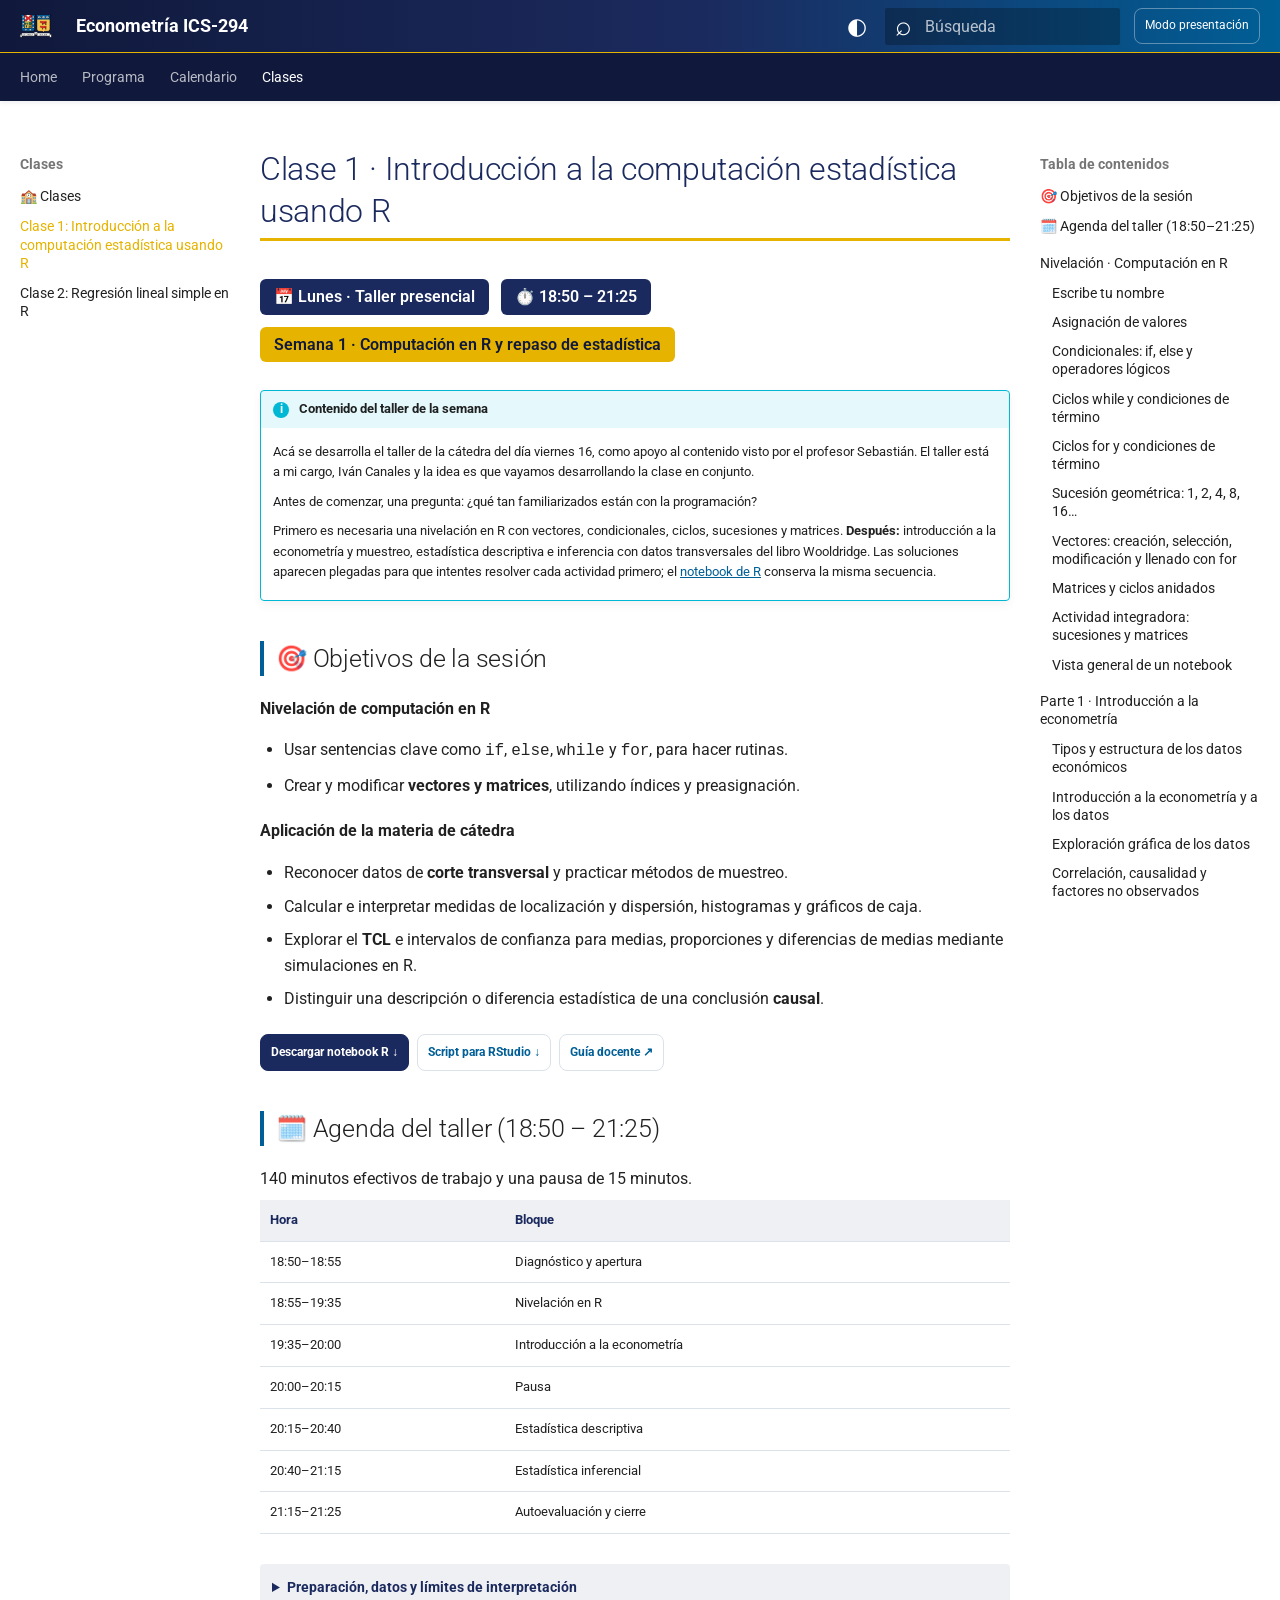
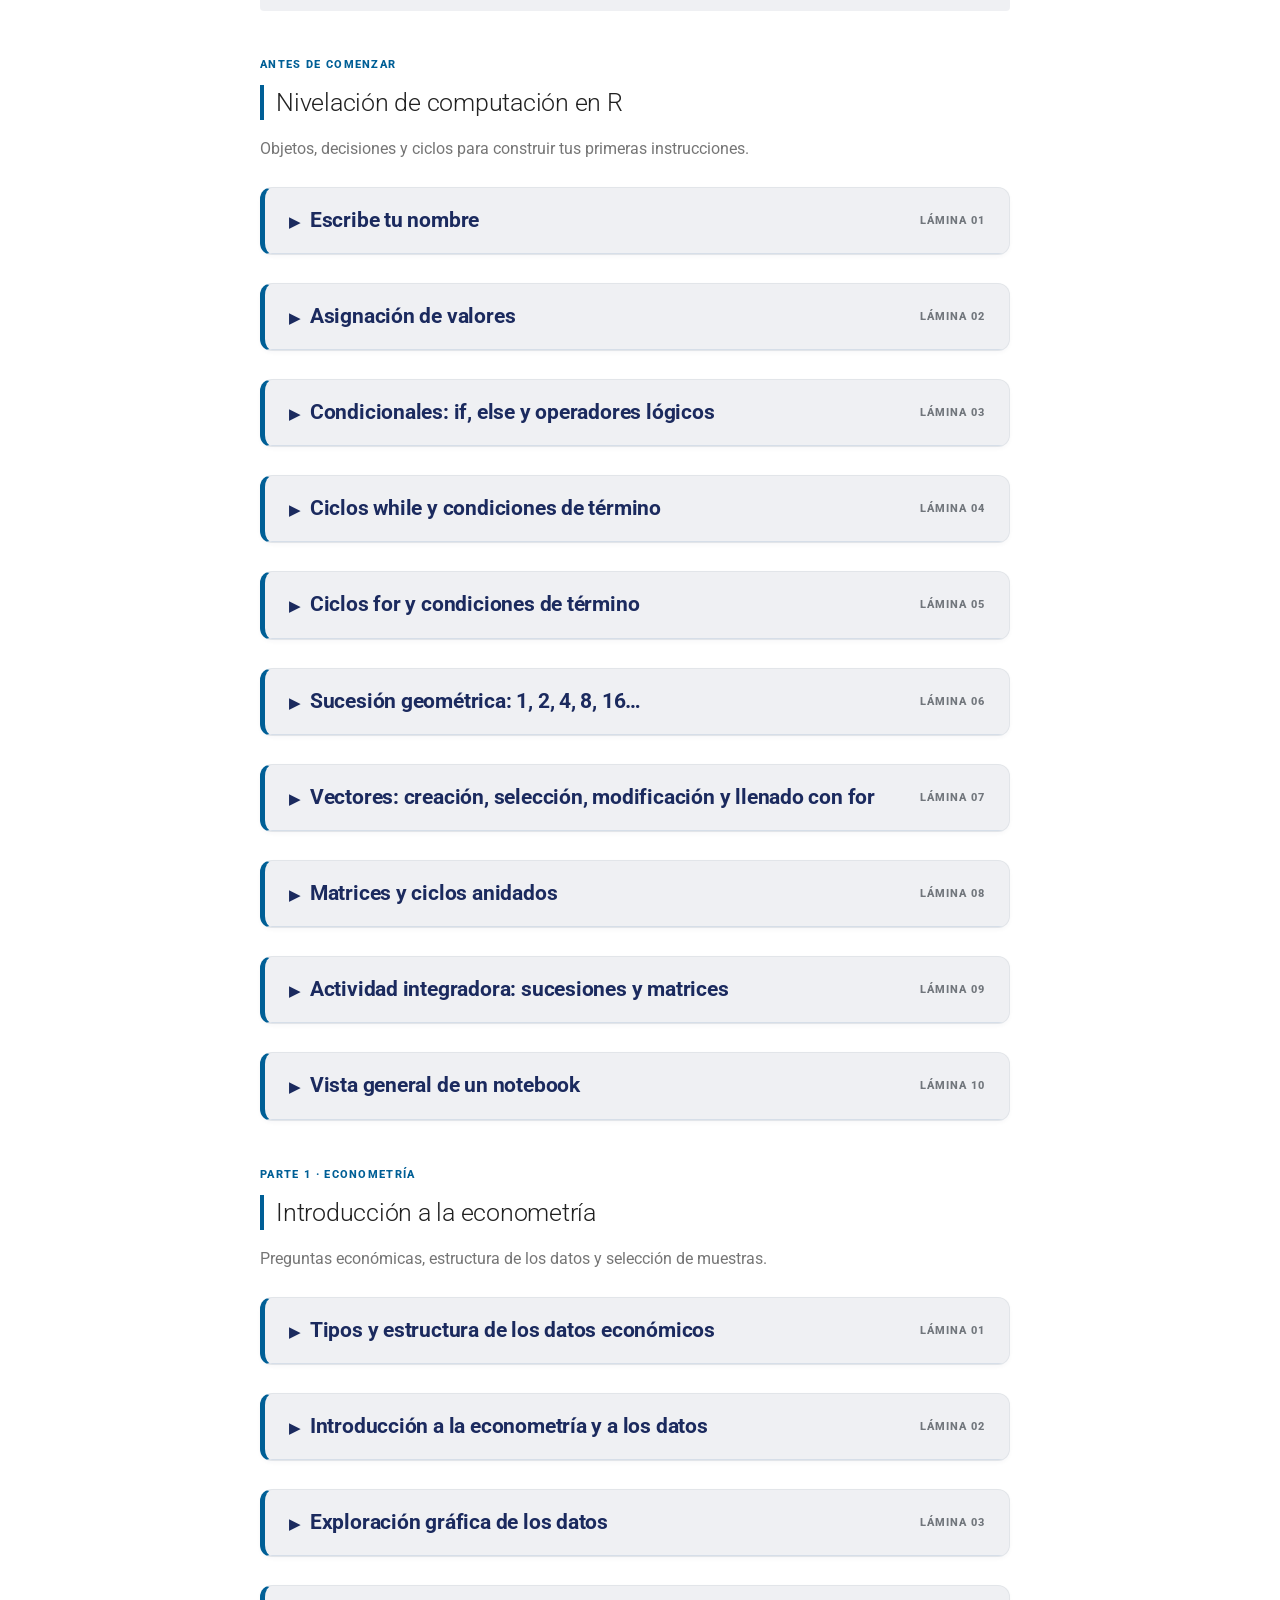
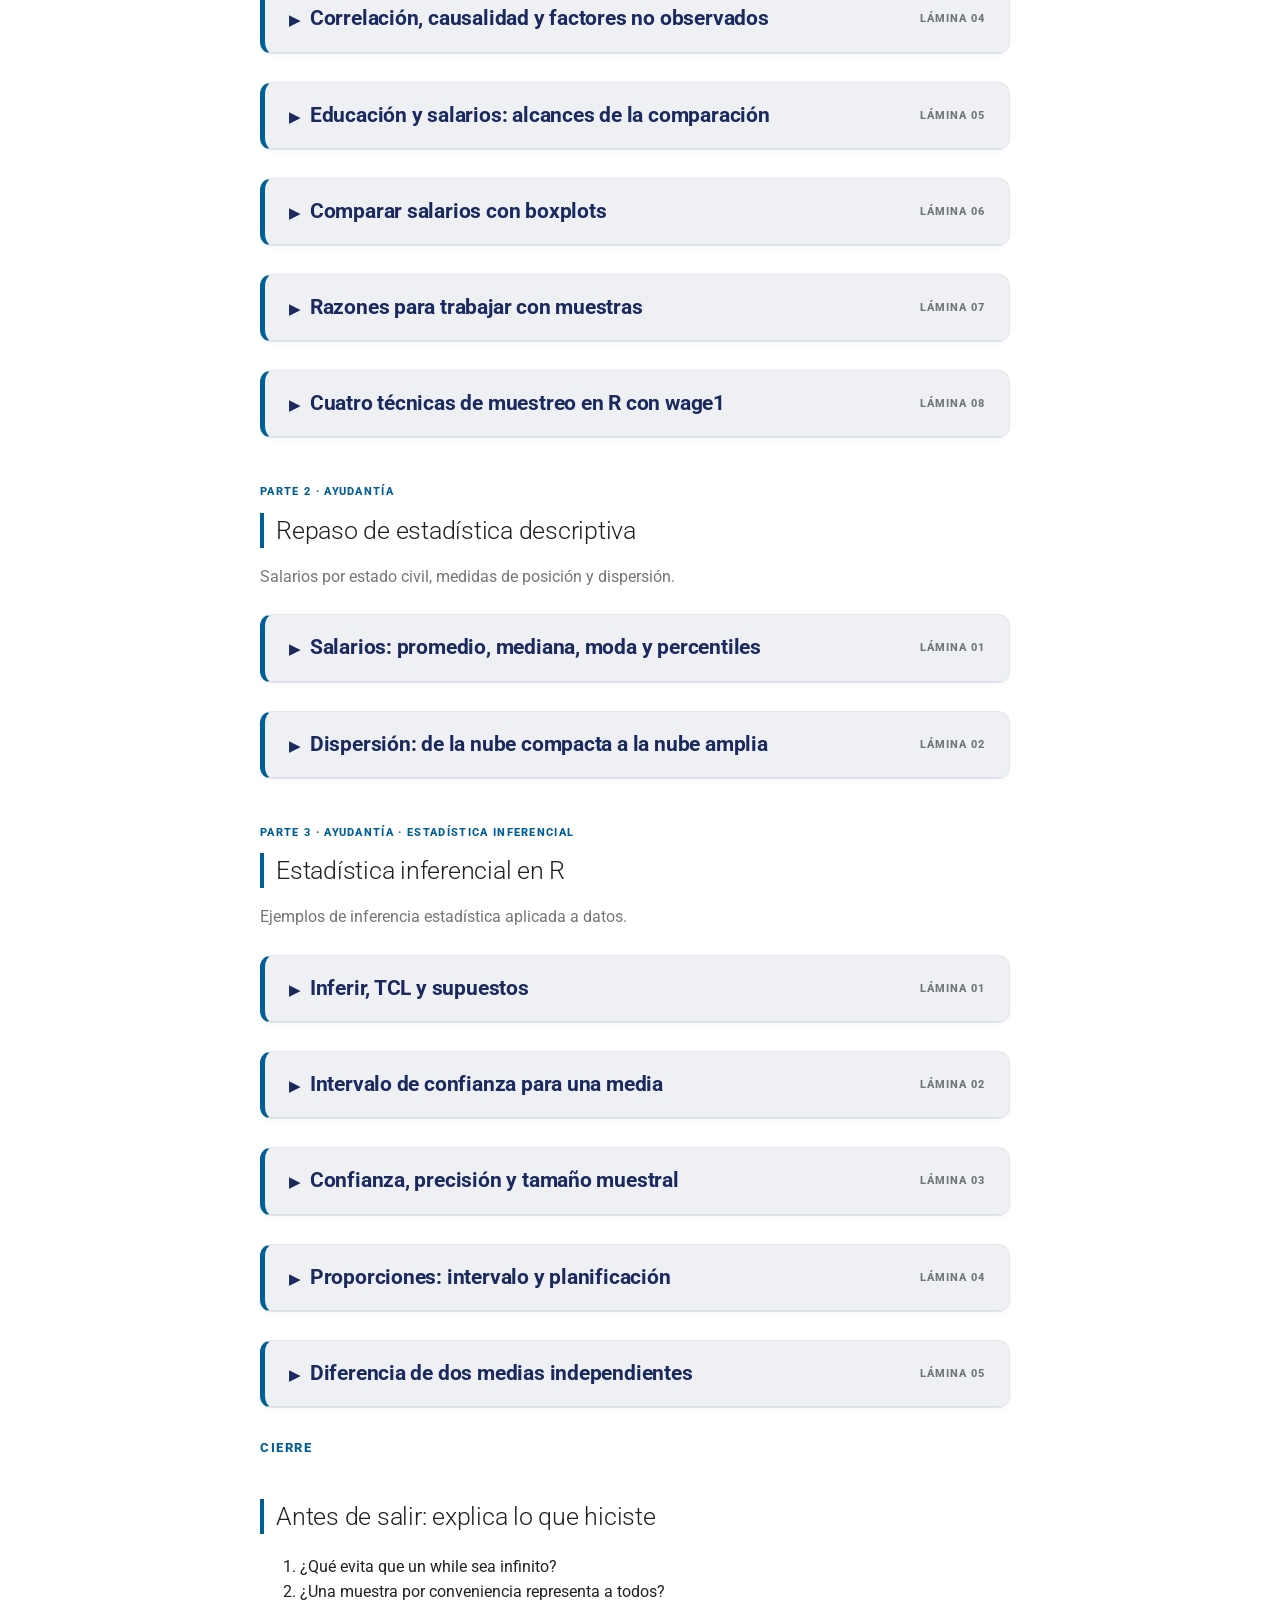
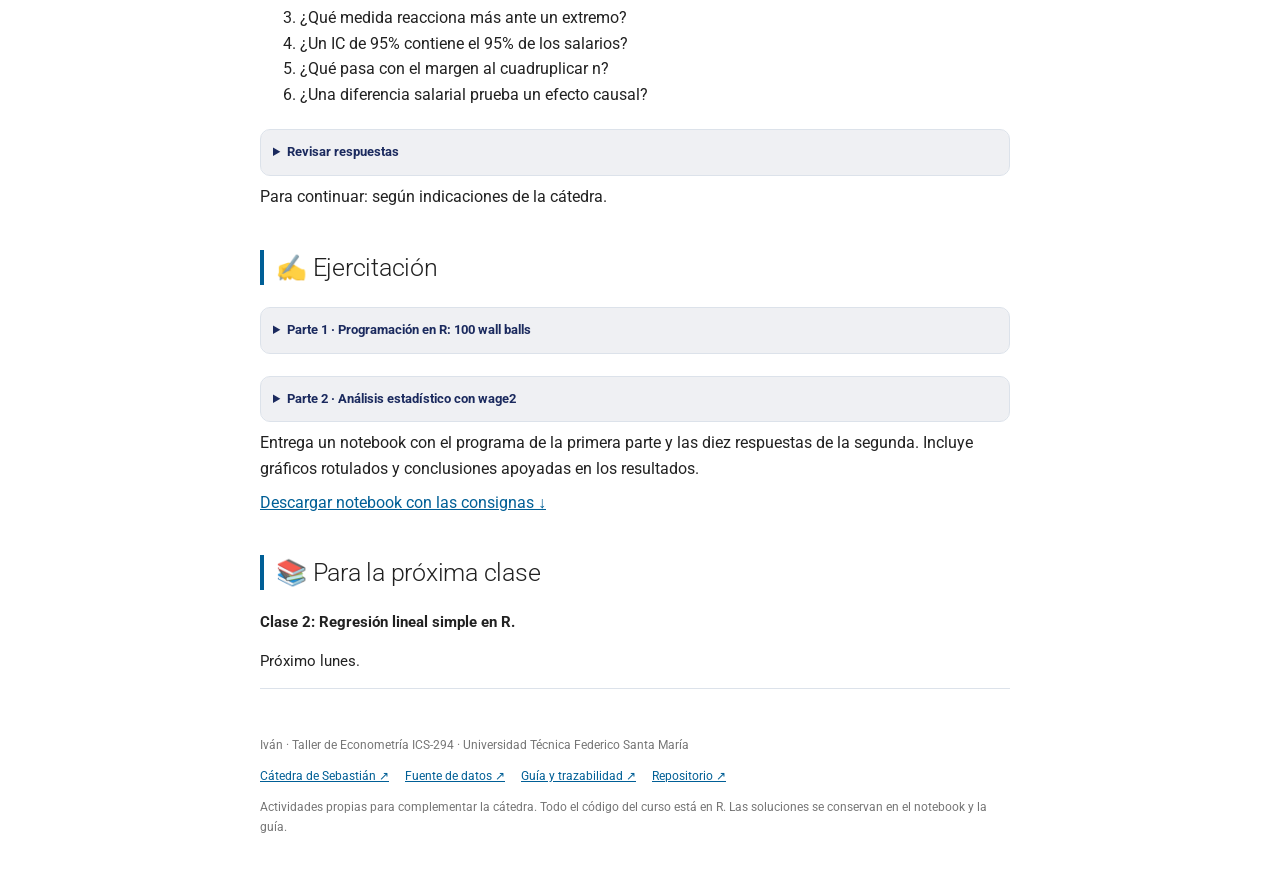
==== index.html @ b4f90f88 "Agrega códigos de gráficos y costo computacional" ====
<!doctype html><html lang="es"><head><meta charset="utf-8"><meta name="viewport" content="width=device-width, initial-scale=1"><meta name="description" content="Taller presencial de econometría en R: nivelación, datos, estadística descriptiva e intervalos de confianza."><title>Clase 1 · Computación estadística en R · Econometría ICS-294</title><style>
:root{--ink:#202f62;--accent:#006c9f;--paper:#fff;--muted:#647084;--line:#dce2ea;--wash:#eaf0f6;--bg:#f8fafc}*{box-sizing:border-box}html{scroll-behavior:smooth;scroll-padding-top:110px}body{margin:0;background:var(--bg);color:#242a32;font-family:-apple-system,BlinkMacSystemFont,"Segoe UI",sans-serif;font-size:18px;line-height:1.7}a{color:var(--accent)}button,summary{cursor:pointer}button,a,summary{touch-action:manipulation}button:focus-visible,a:focus-visible,summary:focus-visible{outline:3px solid #d79019;outline-offset:4px}.skip{position:absolute;left:10px;top:-100px}.skip:focus{top:5px;background:white;z-index:20}.topbar{position:sticky;top:0;z-index:5;background:#fff;border-bottom:1px solid var(--line);padding:16px max(24px,calc((100vw - 1180px)/2));display:flex;align-items:center;justify-content:space-between;gap:20px}.brand{font-size:15px;letter-spacing:.03em;color:var(--ink);font-weight:750;text-decoration:none}.topbar button{border:1px solid var(--line);border-radius:8px;background:white;padding:10px 14px;color:var(--ink);font:inherit;font-size:14px}.hero,.content{max-width:1180px;margin:auto;padding:52px 28px}.hero{padding-bottom:26px}.eyebrow{color:var(--accent);font-size:13px;font-weight:800;letter-spacing:.12em;text-transform:uppercase;margin:0 0 12px}h1,h2,h3{color:var(--ink);line-height:1.2}h1{font-size:clamp(36px,5vw,60px);letter-spacing:-.045em;max-width:850px;margin:0 0 22px}h2{font-size:34px;letter-spacing:-.025em}h3{font-size:clamp(23px,2.6vw,32px);margin:0;letter-spacing:-.02em}h4{font-size:16px;color:var(--ink);margin:24px 0 8px}.lead{font-size:21px;max-width:830px;color:#536074}.chips,.downloads,.toc{display:flex;flex-wrap:wrap;gap:10px}.chips span{font-size:13px;border:1px solid var(--line);padding:5px 12px;border-radius:30px;background:#fff;color:var(--ink)}.downloads{margin:24px 0}.downloads a{border-radius:8px;padding:10px 16px;font-size:14px;font-weight:700;border:1px solid var(--line);background:white;text-decoration:none}.downloads a:first-child{background:var(--ink);color:white;border-color:var(--ink)}.toc{padding:18px 0;border-top:1px solid var(--line);border-bottom:1px solid var(--line);margin-top:32px}.toc a{text-decoration:none;font-weight:650;font-size:14px;margin-right:14px}.content{padding-top:0}.brief{background:#fff;border:1px solid var(--line);border-radius:14px;padding:22px 28px;margin:24px 0}.brief h2{font-size:23px}.brief p{margin:8px 0}.brief summary{font-weight:700;color:var(--ink)}.schedule{width:100%;border-collapse:collapse;font-size:15px}.schedule td,.schedule th{text-align:left;border-bottom:1px solid var(--line);padding:10px}.schedule th{color:var(--ink)}.chapter-intro{margin:64px 0 30px}.chapter-intro h2{margin:10px 0 16px}.chapter-intro p:last-child{color:var(--muted)}.slide{background:var(--paper);border:1px solid #e2e5e9;border-left:7px solid var(--accent);border-radius:18px;overflow:hidden;margin:0 0 36px;box-shadow:0 2px 4px #17264b08;scroll-margin-top:100px}.slide-head{background:var(--wash);border-bottom:1px solid #d6dee8;display:flex;align-items:flex-start;justify-content:space-between;gap:25px;padding:27px 34px}.number{color:#71767c;letter-spacing:.09em;font-size:13px;font-weight:800;white-space:nowrap;padding-top:7px}.slide-body{padding:28px 34px 24px}.meta{display:flex;flex-wrap:wrap;gap:8px;font-size:12px;color:var(--muted)}.meta span+span:before{content:"·";margin-right:8px}.question{font-size:24px;color:var(--ink);font-weight:650;line-height:1.4;margin:26px 0}.prompt{padding:14px 18px;background:#f4f8fb;border-radius:8px;border:1px solid #e3ecf2}.prompt strong{color:var(--accent);font-size:13px;text-transform:uppercase;letter-spacing:.05em}.prompt p{margin:4px 0}.data-note,.execution-note{color:var(--muted);font-size:13px}.solution,.check{margin-top:22px;border:1px solid var(--line);border-radius:10px;overflow:hidden}.solution summary,.check summary{padding:13px 18px;background:#f7f9fc;font-weight:700;color:var(--ink);font-size:15px}.solution summary span{float:right}.solution-body{padding:18px}.code-head{display:flex;justify-content:space-between;align-items:center;color:var(--muted);font-size:12px}.copy{background:white;border:1px solid var(--line);border-radius:5px;padding:6px 10px;color:var(--ink)}pre{overflow:auto;padding:20px;background:#15243a;color:#e4effa;border-radius:8px;line-height:1.65;font-size:14px;tab-size:2}code{font-family:ui-monospace,SFMono-Regular,Consolas,monospace}.notice{border-left:3px solid #ce983d;background:#fff9ec;padding:12px 18px}.notice p{margin:4px 0}.check p{padding:0 18px}.anchor{display:inline-block;margin-top:20px;font-size:12px;text-decoration:none;color:var(--muted)}.footer{border-top:1px solid var(--line);padding:35px 0;font-size:14px;color:var(--muted)}.footer a{margin-right:16px}.present-controls{display:none}.presenting .hero,.presenting .brief,.presenting .chapter-intro,.presenting .footer,.presenting .closure{display:none}.presenting .slide{display:none}.presenting .slide.active{display:block;min-height:65vh;margin-top:30px}.presenting .chapter{margin:0}.presenting .content{padding-bottom:90px}.presenting .present-controls{display:flex;position:fixed;bottom:0;left:0;right:0;background:white;padding:14px 24px;border-top:1px solid var(--line);justify-content:center;align-items:center;gap:18px;z-index:10}.present-controls button{font:inherit;font-size:14px;border:1px solid var(--line);border-radius:7px;background:#fff;padding:10px 16px}.counter{font-size:14px;color:var(--ink)}@media(max-width:700px){body{font-size:16px}.hero,.content{padding-left:16px;padding-right:16px}.slide-head{padding:20px;gap:14px;flex-direction:column}.slide-body{padding:20px}.question{font-size:21px}.brief{padding:18px}.number{padding-top:0}pre{font-size:12px}.topbar{padding:12px 16px}.schedule{font-size:13px}.lead{font-size:18px}}@media print{.topbar,.toc,.downloads,.copy,.present-controls,.anchor{display:none!important}.slide{break-inside:avoid;box-shadow:none}.hero,.content{max-width:none;padding:10px}.solution-body{display:block}body{background:white;font-size:12px}.slide-head h3{font-size:20px}}
</style><link rel="preconnect" href="https://fonts.googleapis.com"><link rel="preconnect" href="https://fonts.gstatic.com" crossorigin><link href="https://fonts.googleapis.com/css2?family=Roboto:wght@300;400;500;600;700&display=swap" rel="stylesheet"><link rel="stylesheet" href="identidad-utfsm.css?v=aa6c36bfe8b1"></head><body><a class="skip" href="#contenido">Saltar al contenido</a><header class="topbar"><div class="header-inner"><a class="brand" href="#inicio"><img src="Logo_UTFSM.png" width="36" height="36" alt="Escudo de la Universidad Técnica Federico Santa María"><span>Econometría ICS-294</span></a><div class="header-actions"><button id="theme-toggle" class="theme-toggle" type="button" aria-label="Cambiar a modo oscuro" aria-pressed="false">◐</button><div class="search-wrap"><label class="search-label" for="class-search"><span aria-hidden="true">⌕</span><input id="class-search" type="search" placeholder="Búsqueda" aria-label="Buscar en las láminas" aria-controls="search-results" autocomplete="off"></label><div id="search-results" role="region" aria-label="Resultados de búsqueda" hidden></div></div><button id="present" type="button" aria-pressed="false">Modo presentación</button></div></div><nav class="header-tabs" aria-label="Navegación principal"><div><a href="#inicio">Home</a><a href="https://hizocar.github.io/econometria-usm/programa/">Programa</a><a href="#agenda">Calendario</a><a href="#inicio" aria-current="page">Clases</a></div></nav></header><div class="page-layout"><aside class="class-sidebar" aria-label="Temario de talleres"><nav><p class="sidebar-title">Clases</p><a class="classes-home" href="#inicio">🏫 Clases</a><a class="current" href="#inicio" aria-current="page">Clase 1: Introducción a la computación estadística usando R</a><a href="#clase-2">Clase 2: Regresión lineal simple en R</a></nav></aside><main id="contenido"><div class="hero" id="inicio"><h1>Clase 1 · Introducción a la computación estadística usando R</h1><div class="session-meta"><span>📅 Lunes · Taller presencial</span><span>⏱️ 18:50 – 21:25</span><span class="tag-gold">Semana 1 · Computación en R y repaso de estadística</span></div><section class="official-info" aria-labelledby="contenido-semana"><h2 id="contenido-semana"><span class="info-icon" aria-hidden="true">i</span> Contenido del taller de la semana</h2><div><p>Acá se desarrolla el taller de la cátedra del día viernes 16, como apoyo al contenido visto por el profesor Sebastián. El taller está a mi cargo, Iván Canales y la idea es que vayamos desarrollando la clase en conjunto.</p><p>Antes de comenzar, una pregunta: ¿qué tan familiarizados están con la programación?</p><p>Primero es necesaria una nivelación en R con vectores, condicionales, ciclos, sucesiones y matrices. <strong>Después:</strong> introducción a la econometría y muestreo, estadística descriptiva e inferencia con datos transversales del libro Wooldridge. Las soluciones aparecen plegadas para que intentes resolver cada actividad primero; el <a href="clase-taller-1.ipynb" download>notebook de R</a> conserva la misma secuencia.</p></div></section><section id="objetivos" class="objectives"><h2>🎯 Objetivos de la sesión</h2><p><strong>Nivelación de computación en R</strong></p><ul><li>Usar sentencias clave como <code>if</code>, <code>else</code>, <code>while</code> y <code>for</code>, para hacer rutinas.</li><li>Crear y modificar <strong>vectores y matrices</strong>, utilizando índices y preasignación.</li></ul><p><strong>Aplicación de la materia de cátedra</strong></p><ul><li>Reconocer datos de <strong>corte transversal</strong> y practicar métodos de muestreo.</li><li>Calcular e interpretar medidas de localización y dispersión, histogramas y gráficos de caja.</li><li>Explorar el <strong>TCL</strong> e intervalos de confianza para medias, proporciones y diferencias de medias mediante simulaciones en R.</li><li>Distinguir una descripción o diferencia estadística de una conclusión <strong>causal</strong>.</li></ul></section><div class="downloads"><a href="clase-taller-1.ipynb" download>Descargar notebook R ↓</a><a href="clase-taller-1.R" download>Script para RStudio ↓</a><a href="guia-docente-taller-1.md">Guía docente ↗</a></div></div><div class="content"><section class="brief agenda" id="agenda"><h2>🗓️ Agenda del taller (18:50 – 21:25)</h2><p>140 minutos efectivos de trabajo y una pausa de 15 minutos.</p><table class="schedule"><thead><tr><th>Hora</th><th>Bloque</th></tr></thead><tbody><tr><td>18:50–18:55</td><td>Diagnóstico y apertura</td></tr><tr><td>18:55–19:35</td><td>Nivelación en R</td></tr><tr><td>19:35–20:00</td><td>Introducción a la econometría</td></tr><tr><td>20:00–20:15</td><td>Pausa</td></tr><tr><td>20:15–20:40</td><td>Estadística descriptiva</td></tr><tr><td>20:40–21:15</td><td>Estadística inferencial</td></tr><tr><td>21:15–21:25</td><td>Autoevaluación y cierre</td></tr></tbody></table></section><details class="brief"><summary>Preparación, datos y límites de interpretación</summary><p>Descarga el proyecto completo desde el repositorio para conservar <code>datos/wage1.csv</code> junto al notebook. Usa RStudio con el script o Jupyter con kernel R (IRkernel). Las instrucciones de instalación y el diccionario están en la <a href="guia-actividades-taller-1.md">guía completa</a>.</p><p>La base wage1 contiene 526 registros de la CPS estadounidense de 1976. Los salarios se expresan en USD por hora de ese período. No son sueldos chilenos actuales. Los ejemplos son actividades propias con datos asociados a Wooldridge; no ejercicios transcritos del libro.</p><p>Para practicar inferencia tratamos la distribución empírica completa como una población didáctica conocida. Los submuestreos no reproducen el diseño original de la encuesta. Las comparaciones no identifican efectos causales.</p><p><strong>Validación pendiente:</strong> no se ha ejecutado R en el entorno de elaboración. Ejecuta el notebook con kernel R antes de usarlo en clase. Esta página muestra código, no lo ejecuta.</p></details><section class="chapter" id="NIV" aria-labelledby="heading-NIV"><div class="chapter-intro"><p class="eyebrow">Antes de comenzar</p><h2 id="heading-NIV">Nivelación de computación en R</h2><p>Objetos, decisiones y ciclos para construir tus primeras instrucciones.</p></div><article class="slide" id="NIV-01" data-title="Escribe tu nombre" aria-labelledby="title-NIV-01">
<header class="slide-head"><h3 id="title-NIV-01"><button class="slide-toggle" type="button" aria-expanded="false" aria-controls="body-NIV-01"><span class="slide-chevron" aria-hidden="true">▶</span><span>Escribe tu nombre</span></button></h3><span class="number">LÁMINA 01</span></header>
<div class="slide-body" hidden id="body-NIV-01"><div class="meta"><span>Nivelación</span><span>Presencial</span><span>NIV-01</span></div>
<p class="question">Vamos a hacer un ejercicio muy elemental, para que vayamos partiendo desde el inicio para terminar en algo mucho más avanzado.</p><div class="prompt"><strong>Antes de ejecutar</strong><p>¿Qué crees que aparecerá en la consola al ejecutar print(&quot;tu nombre&quot;)?</p></div>
<h4>En R · Tu turno</h4><p>Reemplaza tu nombre por tu propio nombre, conservando las comillas, y ejecuta la instrucción.</p>
<p class="data-note">Ejercicio de programación con objetos artificiales.</p>
<details class="solution"><summary>Ver código y solución <span aria-hidden="true">＋</span></summary>
<div class="solution-body"><div class="code-head"><span>R</span><button type="button" class="copy" aria-label="Copiar código de NIV-01">Copiar código</button></div><pre><code>print(&quot;tu nombre&quot;)</code></pre>
<h4>Cómo leer el resultado</h4><p>print() muestra el texto entre comillas en la consola. Al reemplazarlo por tu nombre, R imprimirá ese nombre.</p><aside class="notice"><strong>Un error frecuente</strong><p>Escribir el nombre sin comillas: R intentará interpretarlo como un objeto.</p></aside>
<p class="execution-note">Código preparado para ejecutar en el notebook de R. Esta página no ejecuta R ni muestra salidas verificadas.</p></div></details>
<details class="check"><summary>Comprueba lo aprendido</summary><div class="solution-body"><p>¿Qué debes cambiar para mostrar otro nombre? El texto que está dentro de las comillas.</p></div></details>
<a class="anchor" href="#NIV-01">Enlace a esta lámina ↗</a></div></article><article class="slide" id="NIV-ASIG" data-title="Asignación de valores" aria-labelledby="title-NIV-ASIG">
<header class="slide-head"><h3 id="title-NIV-ASIG"><button class="slide-toggle" type="button" aria-expanded="false" aria-controls="body-NIV-ASIG"><span class="slide-chevron" aria-hidden="true">▶</span><span>Asignación de valores</span></button></h3><span class="number">LÁMINA 02</span></header>
<div class="slide-body" hidden id="body-NIV-ASIG"><div class="meta"><span>Nivelación</span><span>Presencial</span><span>NIV-ASIG</span></div>
<p class="question">¿Cómo damos un nombre a un valor y lo usamos en un cálculo?</p><div class="prompt"><strong>Antes de ejecutar</strong><p>Con x = 2 e y = 5, ¿cuánto valdrán z y w? ¿Qué mostrará cada print?</p></div>
<h4>En R · Tu turno</h4><p>Ejecuta las instrucciones una a una. Después consulta z con print(z).</p>
<p class="data-note">Ejercicio de programación con objetos artificiales.</p>
<details class="solution"><summary>Ver código y solución <span aria-hidden="true">＋</span></summary>
<div class="solution-body"><div class="code-head"><span>R</span><button type="button" class="copy" aria-label="Copiar código de NIV-ASIG">Copiar código</button></div><pre><code>x &lt;- 2
y &lt;- 5
z &lt;- x - y
w &lt;- abs(x - y)
print(x)
print(w)</code></pre>
<h4>Cómo leer el resultado</h4><p>La flecha &lt;- asigna el resultado de la derecha al nombre de la izquierda. x recibe 2 e y recibe 5. z recibe x - y = -3. abs() calcula el valor absoluto: w recibe 3. print(x) muestra 2 y print(w) muestra 3. z queda guardado, aunque no se imprime en estas instrucciones. Si cambias x o y, debes ejecutar de nuevo las asignaciones de z y w para recalcularlos.</p><p><strong>Los valores quedan asignados mientras la sesión siga activa. En R de escritorio se conservan hasta que los reasignes, los elimines o cierres o reinicies la sesión. En Google Colab ocurre lo mismo mientras el entorno de ejecución permanezca activo: se pierden al reiniciarlo o eliminarlo, no necesariamente por una desconexión temporal.</strong></p><aside class="notice"><strong>Un error frecuente</strong><p>Invertir la flecha o creer que z se recalcula automáticamente al cambiar x. En la expresión de la derecha, x e y deben estar definidos previamente.</p></aside>
<p class="execution-note">Código preparado para ejecutar en el notebook de R. Esta página no ejecuta R ni muestra salidas verificadas.</p></div></details>
<details class="check"><summary>Comprueba lo aprendido</summary><div class="solution-body"><p>¿Cuánto valen z y w? -3 y 3. Si ejecutas solo x &lt;- 10, ¿cambia z? No; debes volver a ejecutar z &lt;- x - y.</p></div></details>
<a class="anchor" href="#NIV-ASIG">Enlace a esta lámina ↗</a></div></article><article class="slide" id="NIV-03" data-title="Condicionales: if, else y operadores lógicos" aria-labelledby="title-NIV-03">
<header class="slide-head"><h3 id="title-NIV-03"><button class="slide-toggle" type="button" aria-expanded="false" aria-controls="body-NIV-03"><span class="slide-chevron" aria-hidden="true">▶</span><span>Condicionales: if, else y operadores lógicos</span></button></h3><span class="number">LÁMINA 03</span></header>
<div class="slide-body" hidden id="body-NIV-03"><div class="meta"><span>Nivelación</span><span>Presencial</span><span>NIV-03</span></div>
<p class="question">¿Cómo elegimos una acción según una condición?</p><div class="prompt"><strong>Antes de ejecutar</strong><p>¿Qué mensaje produce valor = 8?</p></div>
<h4>En R · Tu turno</h4><p>Prueba con 3 y con 8; selecciona además todos los valores mayores que 4 del vector de ejemplo.</p>
<p class="data-note">Ejercicio de programación con objetos artificiales.</p>
<details class="solution"><summary>Ver código y solución <span aria-hidden="true">＋</span></summary>
<div class="solution-body"><div class="code-head"><span>R</span><button type="button" class="copy" aria-label="Copiar código de NIV-03">Copiar código</button></div><pre><code>v &lt;- c(2, 7, 9)  # Valores del ejemplo, definidos antes de usarlos.
valor &lt;- 8
if (valor &gt; 4) {
  mensaje &lt;- &quot;Supera el umbral&quot;
} else {
  mensaje &lt;- &quot;No supera el umbral&quot;
}
print(mensaje)
print(v[v &gt; 4])</code></pre>
<h4>Cómo leer el resultado</h4><p>if elige un camino con una condición única. La selección lógica trabaja con varias posiciones. Usa &amp; y | para condiciones por elemento, &amp;&amp; y || para condiciones escalares.</p><aside class="notice"><strong>Un error frecuente</strong><p>Escribir if(v &gt; 4), con una condición por cada elemento.</p></aside>
<p class="execution-note">Código preparado para ejecutar en el notebook de R. Esta página no ejecuta R ni muestra salidas verificadas.</p></div></details>
<details class="check"><summary>Comprueba lo aprendido</summary><div class="solution-body"><p>¿valor &gt; 4 es una asignación? No, es una comparación.</p></div></details>
<a class="anchor" href="#NIV-03">Enlace a esta lámina ↗</a></div></article><article class="slide" id="NIV-06" data-title="Ciclos while y condiciones de término" aria-labelledby="title-NIV-06">
<header class="slide-head"><h3 id="title-NIV-06"><button class="slide-toggle" type="button" aria-expanded="false" aria-controls="body-NIV-06"><span class="slide-chevron" aria-hidden="true">▶</span><span>Ciclos while y condiciones de término</span></button></h3><span class="number">LÁMINA 04</span></header>
<div class="slide-body" hidden id="body-NIV-06"><div class="meta"><span>Nivelación</span><span>Presencial</span><span>NIV-06</span></div>
<p class="question">Primera parte: while. Iteraciones y loops</p><figure class="vector-demo staircase-demo" aria-labelledby="stair-caption">
<figcaption id="stair-caption"><strong>Repetir el recorrido hasta encontrar la salida</strong><span>La persona baja dos veces: al terminar la primera vuelve arriba; al terminar la segunda aparece la salida.</span></figcaption>
<svg class="stair-scene" viewBox="0 0 560 370" role="img" aria-labelledby="stair-title stair-description">
<title id="stair-title">Dos descensos por una escalera</title><desc id="stair-description">Una persona baja seis escalones, desaparece al llegar abajo y reaparece arriba. Baja una segunda vez y se detiene junto a un letrero que dice salida.</desc>
<rect x="1" y="1" width="558" height="368" rx="12" fill="#f5f7fc"/>
<path d="M60 100 H130 V135 H175 V170 H220 V205 H265 V240 H310 V275 H355 V310 H510 V335 H60 Z" fill="#e7ecf5"/>
<path d="M60 100 H130 V135 H175 V170 H220 V205 H265 V240 H310 V275 H355 V310 H510" fill="none" stroke="#1b2a5e" stroke-width="3" stroke-linejoin="round"/>
<text x="24" y="35" class="stair-label-first stair-animated">Recorrido 1 de 2</text><text x="24" y="35" class="stair-label-second stair-animated">Recorrido 2 de 2</text>
<g class="stair-person stair-animated" aria-hidden="true">
<circle cx="0" cy="-56" r="11" fill="#e9b48c"/><path d="M-11 -58 Q-8 -75 4 -68 Q13 -67 11 -56 L5 -61 L-8 -58 Z" fill="#10193b"/>
<path d="M-7 -42 L8 -42 L12 -23 L-6 -23 Z" fill="#1b2a5e"/>
<path d="M-4 -38 L-13 -26 L-19 -22 M6 -38 L16 -29 L24 -29" fill="none" stroke="#e9b48c" stroke-width="6" stroke-linecap="round"/>
<path d="M-3 -23 L-8 -12 L-14 -1 M7 -23 L16 -13 L25 -8" fill="none" stroke="#005f96" stroke-width="7" stroke-linecap="round"/>
<path d="M-16 0 H-7 M23 -7 H31" stroke="#10193b" stroke-width="5" stroke-linecap="round"/>
</g>
<g class="stair-exit stair-animated"><rect x="416" y="242" width="112" height="45" rx="6" fill="#1b2a5e"/><text x="472" y="271" text-anchor="middle" fill="white" font-size="23" font-weight="700">salida</text><path d="M472 287 V310" stroke="#1b2a5e" stroke-width="4"/></g>
</svg><div class="vector-controls"><button type="button" class="vector-pause" aria-pressed="false">Pausar animación</button><button type="button" class="vector-replay">Reiniciar</button></div>
<p class="vector-note">Cada recorrido representa una repetición. Al finalizar el segundo se alcanza la condición de salida y la escena se detiene. Reinicia para observar los dos descensos otra vez.</p></figure><div class="prompt"><strong>Antes de ejecutar</strong><p>¿Se detendrá antes de 20 pasos?</p></div>
<h4>En R · Tu turno</h4><p>Parte en 1 y multiplica el valor por 2 en cada iteración, hasta alcanzar 100. Conserva los valores de cada paso.</p>
<p class="data-note">Ejercicio de programación con objetos artificiales.</p>
<details class="solution"><summary>Ver código y solución <span aria-hidden="true">＋</span></summary>
<div class="solution-body"><div class="code-head"><span>R</span><button type="button" class="copy" aria-label="Copiar código de NIV-06">Copiar código</button></div><pre><code>valor &lt;- 1
paso &lt;- 0
max_pasos &lt;- 20
trayectoria &lt;- numeric(max_pasos + 1)
trayectoria[1] &lt;- valor
while (valor &lt; 100 &amp;&amp; paso &lt; max_pasos) {
  valor &lt;- 2 * valor
  paso &lt;- paso + 1
  trayectoria[paso + 1] &lt;- valor
}
print(trayectoria[seq_len(paso + 1)])
print(c(pasos = paso, valor = valor))</code></pre>
<h4>Cómo leer el resultado</h4><p>while evalúa su condición antes de cada repetición: seguimos si valor &lt; 100 y paso &lt; max_pasos. En cada iteración se multiplica el valor por 2 y se actualiza el contador paso. Se llega a 128 después de siete iteraciones y la condición valor &lt; 100 deja de cumplirse. El límite de 20 pasos evita que el ciclo continúe indefinidamente si la condición se plantea mal. Si la condición inicial es falsa, el cuerpo no se ejecuta.</p><aside class="notice"><strong>Un error frecuente</strong><p>No actualizar valor o paso.</p></aside>
<p class="execution-note">Código preparado para ejecutar en el notebook de R. Esta página no ejecuta R ni muestra salidas verificadas.</p></div></details>
<details class="check"><summary>Comprueba lo aprendido</summary><div class="solution-body"><p>¿Qué ocurre si max_pasos es 3? Termina por el límite, sin llegar a 100.</p></div></details>
<a class="anchor" href="#NIV-06">Enlace a esta lámina ↗</a></div></article><article class="slide" id="NIV-FOR" data-title="Ciclos for y condiciones de término" aria-labelledby="title-NIV-FOR">
<header class="slide-head"><h3 id="title-NIV-FOR"><button class="slide-toggle" type="button" aria-expanded="false" aria-controls="body-NIV-FOR"><span class="slide-chevron" aria-hidden="true">▶</span><span>Ciclos for y condiciones de término</span></button></h3><span class="number">LÁMINA 05</span></header>
<div class="slide-body" hidden id="body-NIV-FOR"><div class="meta"><span>Nivelación</span><span>Presencial</span><span>NIV-FOR</span></div>
<p class="question">Segunda parte: for. ¿Cómo repetimos el cálculo con un límite de pasos?</p><div class="prompt"><strong>Antes de ejecutar</strong><p>¿Cuándo terminará: al agotar los 20 pasos o al alcanzar 100?</p></div>
<h4>En R · Tu turno</h4><p>Ejecuta la versión con for. Compara su trayectoria con la del while y prueba max_pasos &lt;- 3.</p>
<p class="data-note">Ejercicio de programación con objetos artificiales.</p>
<details class="solution"><summary>Ver código y solución <span aria-hidden="true">＋</span></summary>
<div class="solution-body"><div class="code-head"><span>R</span><button type="button" class="copy" aria-label="Copiar código de NIV-FOR">Copiar código</button></div><pre><code>valor &lt;- 1
max_pasos &lt;- 20
trayectoria &lt;- numeric(max_pasos + 1)
trayectoria[1] &lt;- valor
for (paso in seq_len(max_pasos)) {
  valor &lt;- 2 * valor
  trayectoria[paso + 1] &lt;- valor
  if (valor &gt;= 100) {
    break
  }
}
print(trayectoria[seq_len(paso + 1)])
print(c(pasos = paso, valor = valor))</code></pre>
<h4>Cómo leer el resultado</h4><p>for recorre los pasos de seq_len(max_pasos). Termina al agotar esa secuencia o antes si ejecuta break. Aquí el if detecta valor &gt;= 100 y break sale del ciclo en el paso 7, con valor 128; la trayectoria coincide con la del while. Si max_pasos es 3, se agota la secuencia con valor 8. En este ejemplo max_pasos debe ser un entero positivo; paso recibe automáticamente cada índice, sin escribir paso &lt;- paso + 1.</p><h4>Diferencia entre while y for</h4><p>while repite instrucciones mientras una condición sea verdadera; el número de repeticiones depende de cuándo deje de cumplirse. for recorre una secuencia de valores, uno por iteración. En este ejemplo, for puede terminar antes de agotar la secuencia porque if detecta que se alcanzó 100 y break sale del ciclo. Ambos producen la misma trayectoria, pero expresan el control de la repetición de distinta forma.</p><aside class="notice"><strong>Un error frecuente</strong><p>Confundir el recorrido de for con una prueba automática de valor &lt; 100: esa condición de salida anticipada se expresa con if y break. No usar paso después de un ciclo vacío sin inicializarlo.</p></aside>
<p class="execution-note">Código preparado para ejecutar en el notebook de R. Esta página no ejecuta R ni muestra salidas verificadas.</p></div></details>
<details class="check"><summary>Comprueba lo aprendido</summary><div class="solution-body"><p>¿Qué ocurre si eliminas if y break? Se ejecutan los 20 pasos. ¿Qué ocurre con max_pasos &lt;- 3? Termina por agotar los pasos, sin alcanzar 100.</p></div></details>
<a class="anchor" href="#NIV-FOR">Enlace a esta lámina ↗</a></div></article><article class="slide" id="NIV-05" data-title="Sucesión geométrica: 1, 2, 4, 8, 16…" aria-labelledby="title-NIV-05">
<header class="slide-head"><h3 id="title-NIV-05"><button class="slide-toggle" type="button" aria-expanded="false" aria-controls="body-NIV-05"><span class="slide-chevron" aria-hidden="true">▶</span><span>Sucesión geométrica: 1, 2, 4, 8, 16…</span></button></h3><span class="number">LÁMINA 06</span></header>
<div class="slide-body" hidden id="body-NIV-05"><div class="meta"><span>Nivelación</span><span>Presencial</span><span>NIV-05</span></div>
<p class="question">¿Cómo construimos la sucesión 1, 2, 4, 8, 16…?</p><div class="prompt"><strong>Antes de ejecutar</strong><p>Observa la sucesión 1, 2, 4, 8, 16… ¿Cuál es el siguiente número?</p></div>
<h4>En R · Tu turno</h4><p>Genera los seis primeros términos de la sucesión 1, 2, 4, 8, 16… Multiplica cada término por 2 para obtener el siguiente.</p>
<p class="data-note">Ejercicio de programación con objetos artificiales.</p>
<details class="solution"><summary>Ver código y solución <span aria-hidden="true">＋</span></summary>
<div class="solution-body"><div class="code-head"><span>R</span><button type="button" class="copy" aria-label="Copiar código de NIV-05">Copiar código</button></div><pre><code>sucesion &lt;- numeric(6)
sucesion[1] &lt;- 1
for (i in 2:6) {
  sucesion[i] &lt;- 2 * sucesion[i - 1]
}
print(sucesion)</code></pre>
<h4>Cómo leer el resultado</h4><p>El resultado es 1, 2, 4, 8, 16, 32. Cada término es el anterior multiplicado por 2: por eso es una sucesión geométrica de razón 2. Primero asignamos el valor 1 a la primera posición; el ciclo calcula las cinco posiciones restantes.</p><aside class="notice"><strong>Un error frecuente</strong><p>Empezar el ciclo en la posición 1 y tratar de leer la posición 0. En R los índices comienzan en 1.</p></aside>
<p class="execution-note">Código preparado para ejecutar en el notebook de R. Esta página no ejecuta R ni muestra salidas verificadas.</p></div></details>
<details class="check"><summary>Comprueba lo aprendido</summary><div class="solution-body"><p>¿Qué número sigue después de 32? 64, porque 32 × 2 = 64.</p></div></details>
<a class="anchor" href="#NIV-05">Enlace a esta lámina ↗</a></div></article><span id="NIV-04" aria-hidden="true"></span><article class="slide" id="NIV-02" data-title="Vectores: creación, selección, modificación y llenado con for" aria-labelledby="title-NIV-02">
<header class="slide-head"><h3 id="title-NIV-02"><button class="slide-toggle" type="button" aria-expanded="false" aria-controls="body-NIV-02"><span class="slide-chevron" aria-hidden="true">▶</span><span>Vectores: creación, selección, modificación y llenado con for</span></button></h3><span class="number">LÁMINA 07</span></header>
<div class="slide-body" hidden id="body-NIV-02"><div class="meta"><span>Nivelación</span><span>Presencial</span><span>NIV-02</span></div>
<p class="question">¿Cómo reservamos un vector y modificamos solo algunas posiciones?</p><figure class="vector-demo" aria-labelledby="vector-caption">
<figcaption id="vector-caption"><strong>Un vector, posición a posición</strong><span>Los puntos aparecen en orden: de izquierda a derecha y de arriba abajo.</span></figcaption>
<div class="vector-figures" role="img" aria-label="A es una fila de seis casillas. Su transpuesta A T es una columna de seis casillas. Ambas se llenan en el mismo orden con puntos azules.">
<div class="vector-equation vector-horizontal"><span class="vector-symbol">A =</span><div class="vector-grid"><span class="vector-cell"><span class="vector-dot" aria-hidden="true"></span></span><span class="vector-cell"><span class="vector-dot" aria-hidden="true"></span></span><span class="vector-cell"><span class="vector-dot" aria-hidden="true"></span></span><span class="vector-cell"><span class="vector-dot" aria-hidden="true"></span></span><span class="vector-cell"><span class="vector-dot" aria-hidden="true"></span></span><span class="vector-cell"><span class="vector-dot" aria-hidden="true"></span></span></div></div>
<div class="vector-equation vector-vertical"><span class="vector-symbol">A<sup>T</sup> =</span><div class="vector-grid"><span class="vector-cell"><span class="vector-dot" aria-hidden="true"></span></span><span class="vector-cell"><span class="vector-dot" aria-hidden="true"></span></span><span class="vector-cell"><span class="vector-dot" aria-hidden="true"></span></span><span class="vector-cell"><span class="vector-dot" aria-hidden="true"></span></span><span class="vector-cell"><span class="vector-dot" aria-hidden="true"></span></span><span class="vector-cell"><span class="vector-dot" aria-hidden="true"></span></span></div></div>
</div><div class="vector-controls"><button type="button" class="vector-pause" aria-pressed="false">Pausar animación</button><button type="button" class="vector-replay">Reiniciar</button></div>
<p class="vector-note">Cada casilla representa una posición. La transposición cambia la orientación y conserva el orden de los elementos. En R, un vector simple no tiene dimensión de fila o columna; aquí usamos ambas orientaciones como representación visual.</p></figure>
<h4>En R · Tu turno</h4><p>Crea un vector de largo 20, solo con valores 0, pero con un −1 en las posiciones impares.</p>
<p class="data-note">Ejercicio de programación con objetos artificiales.</p>
<details class="solution"><summary>Ver código y solución <span aria-hidden="true">＋</span></summary>
<div class="solution-body"><div class="code-head"><span>R</span><button type="button" class="copy" aria-label="Copiar código de NIV-02">Copiar código</button></div><pre><code>v &lt;- numeric(20)
for (i in 1:20) {
  if (i %% 2 != 0) {
    v[i] &lt;- -1
  }
}
print(v)</code></pre>
<h4>Cómo leer el resultado</h4><p>El vector alterna −1, 0, −1, 0 hasta completar 20 posiciones. numeric(20) reserva un vector de veinte ceros. El ciclo recorre sus posiciones y la condición i %% 2 != 0 identifica los índices impares. Solo esas posiciones cambian a −1: quedan diez valores −1 y diez ceros.</p><aside class="notice"><strong>Un error frecuente</strong><p>Confundir el valor guardado con su posición. La condición se aplica al índice i, no al contenido v[i].</p></aside>
<p class="execution-note">Código preparado para ejecutar en el notebook de R. Esta página no ejecuta R ni muestra salidas verificadas.</p></div></details>
<details class="check"><summary>Comprueba lo aprendido</summary><div class="solution-body"><p>Trabaja sobre el vector anterior: reemplaza cada 0 por el número de su posición y conserva los valores −1.</p><p>Intenta resolverlo antes de abrir la solución.</p><details class="solution"><summary>Ver solución del ejercicio</summary><div class="solution-body"><pre><code>for (i in seq_along(v)) {
  if (v[i] == 0) {
    v[i] &lt;- i
  }
}
print(v)</code></pre><p>El resultado alterna −1, 2, −1, 4, −1, 6 y continúa hasta −1, 20. Las posiciones impares conservan −1; cada posición par contiene su propio índice.</p></div></details></div></details>
<a class="anchor" href="#NIV-02">Enlace a esta lámina ↗</a></div></article><article class="slide" id="NIV-07" data-title="Matrices y ciclos anidados" aria-labelledby="title-NIV-07">
<header class="slide-head"><h3 id="title-NIV-07"><button class="slide-toggle" type="button" aria-expanded="false" aria-controls="body-NIV-07"><span class="slide-chevron" aria-hidden="true">▶</span><span>Matrices y ciclos anidados</span></button></h3><span class="number">LÁMINA 08</span></header>
<div class="slide-body" hidden id="body-NIV-07"><div class="meta"><span>Nivelación</span><span>Presencial</span><span>NIV-07</span></div>
<p class="question">¿Cómo guardamos resultados por filas y columnas?</p><figure class="vector-demo matrix-demo" aria-labelledby="matrix-caption">
<figcaption id="matrix-caption"><strong>Una matriz y su transpuesta, posición a posición</strong><span>A tiene 6 filas y 4 columnas; A<sup>T</sup> tiene 4 filas y 6 columnas.</span></figcaption>
<div class="matrix-figures" role="img" aria-label="Matriz A de seis filas por cuatro columnas y su transpuesta de cuatro filas por seis columnas. Cada punto de A en la fila i, columna j aparece al mismo tiempo en la fila j, columna i de la transpuesta.">
<div class="matrix-equation"><span class="vector-symbol">A =</span><div><div class="matrix-grid" style="--matrix-columns:4"><span class="matrix-cell" title="Fila 1, columna 1"><span class="matrix-dot matrix-step-1" data-step="1" aria-hidden="true"></span></span><span class="matrix-cell" title="Fila 1, columna 2"><span class="matrix-dot matrix-step-2" data-step="2" aria-hidden="true"></span></span><span class="matrix-cell" title="Fila 1, columna 3"><span class="matrix-dot matrix-step-3" data-step="3" aria-hidden="true"></span></span><span class="matrix-cell" title="Fila 1, columna 4"><span class="matrix-dot matrix-step-4" data-step="4" aria-hidden="true"></span></span><span class="matrix-cell" title="Fila 2, columna 1"><span class="matrix-dot matrix-step-5" data-step="5" aria-hidden="true"></span></span><span class="matrix-cell" title="Fila 2, columna 2"><span class="matrix-dot matrix-step-6" data-step="6" aria-hidden="true"></span></span><span class="matrix-cell" title="Fila 2, columna 3"><span class="matrix-dot matrix-step-7" data-step="7" aria-hidden="true"></span></span><span class="matrix-cell" title="Fila 2, columna 4"><span class="matrix-dot matrix-step-8" data-step="8" aria-hidden="true"></span></span><span class="matrix-cell" title="Fila 3, columna 1"><span class="matrix-dot matrix-step-9" data-step="9" aria-hidden="true"></span></span><span class="matrix-cell" title="Fila 3, columna 2"><span class="matrix-dot matrix-step-10" data-step="10" aria-hidden="true"></span></span><span class="matrix-cell" title="Fila 3, columna 3"><span class="matrix-dot matrix-step-11" data-step="11" aria-hidden="true"></span></span><span class="matrix-cell" title="Fila 3, columna 4"><span class="matrix-dot matrix-step-12" data-step="12" aria-hidden="true"></span></span><span class="matrix-cell" title="Fila 4, columna 1"><span class="matrix-dot matrix-step-13" data-step="13" aria-hidden="true"></span></span><span class="matrix-cell" title="Fila 4, columna 2"><span class="matrix-dot matrix-step-14" data-step="14" aria-hidden="true"></span></span><span class="matrix-cell" title="Fila 4, columna 3"><span class="matrix-dot matrix-step-15" data-step="15" aria-hidden="true"></span></span><span class="matrix-cell" title="Fila 4, columna 4"><span class="matrix-dot matrix-step-16" data-step="16" aria-hidden="true"></span></span><span class="matrix-cell" title="Fila 5, columna 1"><span class="matrix-dot matrix-step-17" data-step="17" aria-hidden="true"></span></span><span class="matrix-cell" title="Fila 5, columna 2"><span class="matrix-dot matrix-step-18" data-step="18" aria-hidden="true"></span></span><span class="matrix-cell" title="Fila 5, columna 3"><span class="matrix-dot matrix-step-19" data-step="19" aria-hidden="true"></span></span><span class="matrix-cell" title="Fila 5, columna 4"><span class="matrix-dot matrix-step-20" data-step="20" aria-hidden="true"></span></span><span class="matrix-cell" title="Fila 6, columna 1"><span class="matrix-dot matrix-step-21" data-step="21" aria-hidden="true"></span></span><span class="matrix-cell" title="Fila 6, columna 2"><span class="matrix-dot matrix-step-22" data-step="22" aria-hidden="true"></span></span><span class="matrix-cell" title="Fila 6, columna 3"><span class="matrix-dot matrix-step-23" data-step="23" aria-hidden="true"></span></span><span class="matrix-cell" title="Fila 6, columna 4"><span class="matrix-dot matrix-step-24" data-step="24" aria-hidden="true"></span></span></div><p class="matrix-dim">6 × 4</p></div></div>
<div class="matrix-equation"><span class="vector-symbol">A<sup>T</sup> =</span><div><div class="matrix-grid" style="--matrix-columns:6"><span class="matrix-cell" title="Fila 1, columna 1"><span class="matrix-dot matrix-step-1" data-step="1" aria-hidden="true"></span></span><span class="matrix-cell" title="Fila 1, columna 2"><span class="matrix-dot matrix-step-5" data-step="5" aria-hidden="true"></span></span><span class="matrix-cell" title="Fila 1, columna 3"><span class="matrix-dot matrix-step-9" data-step="9" aria-hidden="true"></span></span><span class="matrix-cell" title="Fila 1, columna 4"><span class="matrix-dot matrix-step-13" data-step="13" aria-hidden="true"></span></span><span class="matrix-cell" title="Fila 1, columna 5"><span class="matrix-dot matrix-step-17" data-step="17" aria-hidden="true"></span></span><span class="matrix-cell" title="Fila 1, columna 6"><span class="matrix-dot matrix-step-21" data-step="21" aria-hidden="true"></span></span><span class="matrix-cell" title="Fila 2, columna 1"><span class="matrix-dot matrix-step-2" data-step="2" aria-hidden="true"></span></span><span class="matrix-cell" title="Fila 2, columna 2"><span class="matrix-dot matrix-step-6" data-step="6" aria-hidden="true"></span></span><span class="matrix-cell" title="Fila 2, columna 3"><span class="matrix-dot matrix-step-10" data-step="10" aria-hidden="true"></span></span><span class="matrix-cell" title="Fila 2, columna 4"><span class="matrix-dot matrix-step-14" data-step="14" aria-hidden="true"></span></span><span class="matrix-cell" title="Fila 2, columna 5"><span class="matrix-dot matrix-step-18" data-step="18" aria-hidden="true"></span></span><span class="matrix-cell" title="Fila 2, columna 6"><span class="matrix-dot matrix-step-22" data-step="22" aria-hidden="true"></span></span><span class="matrix-cell" title="Fila 3, columna 1"><span class="matrix-dot matrix-step-3" data-step="3" aria-hidden="true"></span></span><span class="matrix-cell" title="Fila 3, columna 2"><span class="matrix-dot matrix-step-7" data-step="7" aria-hidden="true"></span></span><span class="matrix-cell" title="Fila 3, columna 3"><span class="matrix-dot matrix-step-11" data-step="11" aria-hidden="true"></span></span><span class="matrix-cell" title="Fila 3, columna 4"><span class="matrix-dot matrix-step-15" data-step="15" aria-hidden="true"></span></span><span class="matrix-cell" title="Fila 3, columna 5"><span class="matrix-dot matrix-step-19" data-step="19" aria-hidden="true"></span></span><span class="matrix-cell" title="Fila 3, columna 6"><span class="matrix-dot matrix-step-23" data-step="23" aria-hidden="true"></span></span><span class="matrix-cell" title="Fila 4, columna 1"><span class="matrix-dot matrix-step-4" data-step="4" aria-hidden="true"></span></span><span class="matrix-cell" title="Fila 4, columna 2"><span class="matrix-dot matrix-step-8" data-step="8" aria-hidden="true"></span></span><span class="matrix-cell" title="Fila 4, columna 3"><span class="matrix-dot matrix-step-12" data-step="12" aria-hidden="true"></span></span><span class="matrix-cell" title="Fila 4, columna 4"><span class="matrix-dot matrix-step-16" data-step="16" aria-hidden="true"></span></span><span class="matrix-cell" title="Fila 4, columna 5"><span class="matrix-dot matrix-step-20" data-step="20" aria-hidden="true"></span></span><span class="matrix-cell" title="Fila 4, columna 6"><span class="matrix-dot matrix-step-24" data-step="24" aria-hidden="true"></span></span></div><p class="matrix-dim">4 × 6</p></div></div>
</div><div class="vector-controls"><button type="button" class="vector-pause" aria-pressed="false">Pausar animación</button><button type="button" class="vector-replay">Reiniciar</button></div>
<p class="vector-note">Llenamos A por filas, de izquierda a derecha. Cada posición A[i, j] se refleja en A<sup>T</sup>[j, i]: las filas se convierten en columnas. Ambas matrices contienen 24 posiciones. Este recorrido ilustra un llenado por filas con ciclos anidados; la función matrix() de R llena por columnas de forma predeterminada.</p></figure><div class="prompt"><strong>Antes de ejecutar</strong><p>Indica cuáles son las posiciones (2, 3) y (3, 2).</p></div>
<h4>En R · Tu turno</h4><p>Llena una matriz de 3 × 3 solo con valores 0; luego haz que su diagonal principal contenga únicamente valores 1.</p>
<p class="data-note">Ejercicio de programación con objetos artificiales.</p>
<details class="solution"><summary>Ver código y solución <span aria-hidden="true">＋</span></summary>
<div class="solution-body"><div class="code-head"><span>R</span><button type="button" class="copy" aria-label="Copiar código de NIV-07">Copiar código</button></div><pre><code>A &lt;- matrix(0, nrow = 3, ncol = 3)
for (i in 1:3) {
  A[i, i] &lt;- 1
}
print(A)</code></pre>
<h4>Cómo leer el resultado</h4><p>Esta es la matriz identidad: cumple en la multiplicación de matrices un papel similar al 1 en los escalares. Tiene unos en la diagonal principal y ceros en las otras posiciones.</p><aside class="notice"><strong>Un error frecuente</strong><p>Confundir la diagonal principal con una fila completa. En la diagonal principal coinciden el índice de fila y el de columna.</p></aside>
<p class="execution-note">Código preparado para ejecutar en el notebook de R. Esta página no ejecuta R ni muestra salidas verificadas.</p></div></details>
<details class="check"><summary>Comprueba lo aprendido</summary><div class="solution-body"><p>Si <var>A</var> es una matriz de 2 × 4, ¿se cumple <math xmlns="http://www.w3.org/1998/Math/MathML"><mi>A</mi><mo>(</mo><mn>2</mn><mo>,</mo><mn>3</mn><mo>)</mo><mo>=</mo><msup><mi>A</mi><mi>T</mi></msup><mo>(</mo><mn>3</mn><mo>,</mo><mn>2</mn><mo>)</mo></math>? <var>A</var><sup>T</sup> es la transpuesta de <var>A</var> y en R se obtiene con <code>t(A)</code>.</p><p>Intenta resolverlo antes de abrir la solución.</p><details class="solution"><summary>Ver solución del ejercicio</summary><div class="solution-body"><pre><code>A &lt;- matrix(1:8, nrow = 2, ncol = 4)
print(A[2, 3])
print(t(A)[3, 2])
print(A[2, 3] == t(A)[3, 2])</code></pre><p>Sí. La transposición intercambia filas y columnas: A[2,3] y t(A)[3,2] contienen el mismo elemento. En este ejemplo ambos valen 6 y la comparación devuelve TRUE.</p></div></details></div></details>
<a class="anchor" href="#NIV-07">Enlace a esta lámina ↗</a></div></article><article class="slide" id="NIV-08" data-title="Actividad integradora: sucesiones y matrices" aria-labelledby="title-NIV-08">
<header class="slide-head"><h3 id="title-NIV-08"><button class="slide-toggle" type="button" aria-expanded="false" aria-controls="body-NIV-08"><span class="slide-chevron" aria-hidden="true">▶</span><span>Actividad integradora: sucesiones y matrices</span></button></h3><span class="number">LÁMINA 09</span></header>
<div class="slide-body" hidden id="body-NIV-08"><div class="meta"><span>Nivelación</span><span>Presencial</span><span>NIV-08</span></div>
<p class="question">¿Cómo organizamos una sucesión de números en una matriz?</p>
<h4>En R · Tu turno</h4><p>Genera la sucesión 3, 9, 27, 81, 243 y 729, es decir, 3 elevado a 1, 2, 3, 4, 5 y 6. Con esos números crea una matriz de 3 × 2.</p>
<p class="data-note">Ejercicio de programación con objetos artificiales.</p>
<details class="solution"><summary>Ver código y solución <span aria-hidden="true">＋</span></summary>
<div class="solution-body"><div class="code-head"><span>R</span><button type="button" class="copy" aria-label="Copiar código de NIV-08">Copiar código</button></div><pre><code>sucesion &lt;- 3^(1:6)
A &lt;- matrix(sucesion, nrow = 3, ncol = 2)
print(sucesion)
print(A)</code></pre>
<h4>Cómo leer el resultado</h4><p>La sucesión contiene las seis primeras potencias de 3. matrix() distribuye estos valores por columnas: la primera contiene 3, 9 y 27; la segunda, 81, 243 y 729. Una matriz puede entenderse como varios vectores columna organizados juntos. En estadística siempre vemos matrices.</p><aside class="notice"><strong>Un error frecuente</strong><p>Leer los valores por filas cuando matrix() los ha organizado por columnas de forma predeterminada.</p></aside>
<p class="execution-note">Código preparado para ejecutar en el notebook de R. Esta página no ejecuta R ni muestra salidas verificadas.</p></div></details>
<details class="check"><summary>Comprueba lo aprendido</summary><div class="solution-body"><p>¿Cuáles son los valores de la segunda columna? 81, 243 y 729.</p></div></details>
<a class="anchor" href="#NIV-08">Enlace a esta lámina ↗</a></div></article><article class="slide" id="NIV-NOTEBOOK" data-title="Vista general de un notebook" aria-labelledby="title-NIV-NOTEBOOK"><header class="slide-head"><h3 id="title-NIV-NOTEBOOK"><button class="slide-toggle" type="button" aria-expanded="false" aria-controls="body-NIV-NOTEBOOK"><span class="slide-chevron" aria-hidden="true">▶</span><span>Vista general de un notebook</span></button></h3><span class="number">LÁMINA 10</span></header><div class="slide-body" hidden id="body-NIV-NOTEBOOK"><h4 class="question">Librerías → adecuación de datos → EDA → modelamiento → resultados</h4><p>EDA significa análisis exploratorio de datos.</p></div></article></section><section class="chapter" id="P1" aria-labelledby="heading-P1"><div class="chapter-intro"><p class="eyebrow">Parte 1 · Econometría</p><h2 id="heading-P1">Introducción a la econometría</h2><p>Preguntas económicas, estructura de los datos y selección de muestras.</p></div><article class="slide" id="P1-07" data-title="Tipos y estructura de los datos económicos" aria-labelledby="title-P1-07"><header class="slide-head"><h3 id="title-P1-07"><button class="slide-toggle" type="button" aria-expanded="false" aria-controls="body-P1-07"><span class="slide-chevron" aria-hidden="true">▶</span><span>Tipos y estructura de los datos económicos</span></button></h3><span class="number">LÁMINA 01</span></header><div class="slide-body" hidden id="body-P1-07"><div class="dataset-lesson"><p>Video sin audio · 45 segundos. Observa cómo se ordenan los puntos: por unidad, por tiempo o por ambos. Los valores son ficticios y sirven para reconocer la estructura de los datos.</p>
<video class="dataset-video" controls muted preload="metadata" playsinline poster="media/tipos-datasets-portada.png?v=f3f343cec9df" aria-label="Video silencioso de 45 segundos: corte transversal, serie de tiempo y datos de panel"><source src="media/tipos-datasets.mp4?v=f652d25b6c5c" type="video/mp4"><track kind="subtitles" src="media/tipos-datasets-es.vtt?v=26ec4a83029d" srclang="es" label="Explicación en español">Tu navegador no admite video. Lee la explicación que aparece más abajo.</video>
<div class="dataset-chapters" role="group" aria-label="Capítulos del video"><button type="button" class="dataset-chapter" data-start="0" aria-pressed="false">1. Corte transversal</button><button type="button" class="dataset-chapter" data-start="15" aria-pressed="false">2. Serie de tiempo</button><button type="button" class="dataset-chapter" data-start="30" aria-pressed="false">3. Datos de panel</button></div><p class="dataset-status" role="status">Tres capítulos de 15 segundos · Puedes pausar o elegir un tipo de dataset. Las explicaciones aparecen escritas en el video.</p>
<fieldset class="dataset-quiz"><legend>Comprueba la diferencia</legend><p>Observas a las mismas personas A, B y C en 2020, 2021 y 2022. ¿Qué estructura tiene la base?</p><div class="dataset-answers"><button type="button" data-answer="transversal">Corte transversal</button><button type="button" data-answer="temporal">Serie de tiempo</button><button type="button" data-answer="panel">Datos de panel</button></div><p class="dataset-feedback" role="status"></p></fieldset>
<details class="check"><summary>Leer la explicación de los tres casos</summary><div class="solution-body"><h4>1. Corte transversal</h4><p>Los puntos se ordenan por unidad: A, B, C, D, E y F. Todos pertenecen a 2020. El eje vertical muestra el valor observado. Comparamos unidades en un mismo período; el orden horizontal no representa tiempo. wage1, la base del taller, es de corte transversal.</p><h4>2. Serie de tiempo</h4><p>Los puntos de la unidad A se ordenan de 2020 a 2025. El eje horizontal ahora representa tiempo y el vertical, el valor observado en cada período. La línea ayuda a seguir el orden temporal: no es una recta de regresión. Estudiamos cómo cambia una unidad a través del tiempo.</p><h4>3. Datos de panel</h4><p>Seguimos a A, B y C de 2020 a 2025. Cada color identifica siempre a la misma unidad. Los puntos se ordenan por período y forman tres trayectorias. Podemos comparar unidades y observar cambios dentro de cada una. Las líneas conectan observaciones de una misma unidad; no son regresiones estimadas.</p></div></details><p class="data-note">Las líneas conectan observaciones de una misma unidad, no regresiones estimadas. Referencias: <a href="https://www.stata.com/manuals/xt.pdf">datos transversales y panel</a> y <a href="https://otexts.com/fpp3/regression.html">regresión con series de tiempo</a>.</p></div></div></article><article class="slide" id="P1-01" data-title="Introducción a la econometría y a los datos" aria-labelledby="title-P1-01">
<header class="slide-head"><h3 id="title-P1-01"><button class="slide-toggle" type="button" aria-expanded="false" aria-controls="body-P1-01"><span class="slide-chevron" aria-hidden="true">▶</span><span>Introducción a la econometría y a los datos</span></button></h3><span class="number">LÁMINA 02</span></header>
<div class="slide-body" hidden id="body-P1-01"><div class="meta"><span>Parte 1 · lámina 1</span><span>Presencial</span><span>P1-01</span></div>
<h4>Conoce la base de datos</h4><p>datos/wage1.csv es una copia local de wage1, una base del paquete de R wooldridge, asociado al libro de Jeffrey M. Wooldridge. Contiene 526 observaciones de personas y 24 variables de la Current Population Survey (CPS) de Estados Unidos de 1976. Es una base de corte transversal: cada fila corresponde a una persona. En este taller utilizaremos seis variables.</p><ul><li><code>wage</code>: Salario promedio por hora, en dólares estadounidenses de 1976.</li><li><code>educ</code>: Años de educación.</li><li><code>exper</code>: Años de experiencia laboral potencial.</li><li><code>tenure</code>: Años de antigüedad con el empleador actual.</li><li><code>female</code>: Indicador: 1 si la persona está registrada como mujer; 0 en caso contrario.</li><li><code>married</code>: Indicador: 1 si la persona está registrada como casada; 0 en caso contrario.</li></ul><p class="data-note">Fuente: <a href="https://justinmshea.github.io/wooldridge/reference/wage1.html">documentación de wage1</a>. El paquete se instala desde CRAN con <code>repos = &quot;https://cloud.r-project.org/&quot;</code>.</p>
<h4>En R · Tu turno</h4><p>Carga la base e identifica wage y educ en seis filas.</p>
<p class="data-note">Datos: wage1 · Estados Unidos, CPS 1976. Salario por hora en USD nominales del período. Aplicación propia con datos de Wooldridge.</p>
<details class="solution"><summary>Ver código y solución <span aria-hidden="true">＋</span></summary>
<div class="solution-body"><div class="code-head"><span>R</span><button type="button" class="copy" aria-label="Copiar código de P1-01">Copiar código</button></div><pre><code># Usa la copia local; si no está, carga la base del paquete.
if (file.exists(&quot;datos/wage1.csv&quot;)) {
  datos &lt;- read.csv(&quot;datos/wage1.csv&quot;)
} else {
  if (!requireNamespace(&quot;wooldridge&quot;, quietly = TRUE)) {
    install.packages(&quot;wooldridge&quot;, repos = &quot;https://cloud.r-project.org/&quot;)
  }
  datos &lt;- wooldridge::wage1
}

# Conserva las seis variables que utilizaremos en el taller.
datos &lt;- datos[c(&quot;wage&quot;, &quot;educ&quot;, &quot;exper&quot;, &quot;tenure&quot;, &quot;female&quot;, &quot;married&quot;)]
head(datos)
str(datos)
summary(datos)</code></pre>
<h4>Cómo leer el resultado</h4><p>wage1 es un corte transversal observacional de Estados Unidos en 1976. wage es remuneración por hora en dólares nominales de ese período; educ son años de educación. No son pesos chilenos actuales. La inspección no prueba efectos.</p>
<p class="execution-note">Código preparado para ejecutar en el notebook de R. Esta página no ejecuta R ni muestra salidas verificadas.</p></div></details>
<details class="check"><summary>Comprueba lo aprendido</summary><div class="solution-body"><p>¿Cuántas filas tiene el dataset? Tiene 526 filas: son observaciones de personas, no períodos de tiempo.</p></div></details>
<a class="anchor" href="#P1-01">Enlace a esta lámina ↗</a></div></article><article class="slide" id="P1-02" data-title="Exploración gráfica de los datos" aria-labelledby="title-P1-02"><header class="slide-head"><h3 id="title-P1-02"><button class="slide-toggle" type="button" aria-expanded="false" aria-controls="body-P1-02"><span class="slide-chevron" aria-hidden="true">▶</span><span>Exploración gráfica de los datos</span></button></h3><span class="number">LÁMINA 03</span></header><div class="slide-body" hidden id="body-P1-02"><div class="wage-explorer"><p>Selecciona una variable para ver su distribución en las 526 personas de la base.</p><div class="chart-choices" role="group" aria-label="Variable del gráfico"><button type="button" class="chart-choice" data-variable="wage" aria-pressed="false" aria-controls="panel-wage">wage</button><button type="button" class="chart-choice" data-variable="educ" aria-pressed="false" aria-controls="panel-educ">educ</button><button type="button" class="chart-choice" data-variable="exper" aria-pressed="false" aria-controls="panel-exper">exper</button><button type="button" class="chart-choice" data-variable="tenure" aria-pressed="false" aria-controls="panel-tenure">tenure</button><button type="button" class="chart-choice" data-variable="female" aria-pressed="false" aria-controls="panel-female">female</button><button type="button" class="chart-choice" data-variable="married" aria-pressed="false" aria-controls="panel-married">married</button></div><p class="chart-status" role="status">Elige una de las seis variables.</p><section id="panel-wage" class="chart-panel" hidden aria-labelledby="heading-chart-wage"><h4 id="heading-chart-wage">Salario por hora (USD de 1976)</h4><p class="data-note">Histograma · intervalos de 2 USD por hora · 526 personas</p><svg class="wage-chart" viewBox="0 0 720 375" role="img" aria-labelledby="chart-title-wage"><title id="chart-title-wage">Histograma: Salario por hora (USD de 1976). Frecuencia de personas.</title><line x1="62" y1="288.0" x2="682" y2="288.0" class="chart-grid"/><text x="52" y="292.0" text-anchor="end">0</text><line x1="62" y1="223.0" x2="682" y2="223.0" class="chart-grid"/><text x="52" y="227.0" text-anchor="end">50</text><line x1="62" y1="158.0" x2="682" y2="158.0" class="chart-grid"/><text x="52" y="162.0" text-anchor="end">100</text><line x1="62" y1="93.0" x2="682" y2="93.0" class="chart-grid"/><text x="52" y="97.0" text-anchor="end">150</text><line x1="62" y1="28.0" x2="682" y2="28.0" class="chart-grid"/><text x="52" y="32.0" text-anchor="end">200</text><rect tabindex="0" x="62.00" y="277.60" width="47.69" height="10.40" fill="#0160a0" stroke="white" stroke-width="1" aria-label="0–2: 8 personas"><title>0–2: 8 personas</title></rect><text x="85.85" y="310" text-anchor="end" transform="rotate(-45 85.85 310)">0–2</text><rect tabindex="0" x="109.69" y="44.90" width="47.69" height="243.10" fill="#0160a0" stroke="white" stroke-width="1" aria-label="2–4: 187 personas"><title>2–4: 187 personas</title></rect><text x="133.54" y="310" text-anchor="end" transform="rotate(-45 133.54 310)">2–4</text><rect tabindex="0" x="157.38" y="113.80" width="47.69" height="174.20" fill="#0160a0" stroke="white" stroke-width="1" aria-label="4–6: 134 personas"><title>4–6: 134 personas</title></rect><text x="181.23" y="310" text-anchor="end" transform="rotate(-45 181.23 310)">4–6</text><rect tabindex="0" x="205.08" y="177.50" width="47.69" height="110.50" fill="#0160a0" stroke="white" stroke-width="1" aria-label="6–8: 85 personas"><title>6–8: 85 personas</title></rect><text x="228.92" y="310" text-anchor="end" transform="rotate(-45 228.92 310)">6–8</text><rect tabindex="0" x="252.77" y="229.50" width="47.69" height="58.50" fill="#0160a0" stroke="white" stroke-width="1" aria-label="8–10: 45 personas"><title>8–10: 45 personas</title></rect><text x="276.62" y="310" text-anchor="end" transform="rotate(-45 276.62 310)">8–10</text><rect tabindex="0" x="300.46" y="247.70" width="47.69" height="40.30" fill="#0160a0" stroke="white" stroke-width="1" aria-label="10–12: 31 personas"><title>10–12: 31 personas</title></rect><text x="324.31" y="310" text-anchor="end" transform="rotate(-45 324.31 310)">10–12</text><rect tabindex="0" x="348.15" y="268.50" width="47.69" height="19.50" fill="#0160a0" stroke="white" stroke-width="1" aria-label="12–14: 15 personas"><title>12–14: 15 personas</title></rect><text x="372.00" y="310" text-anchor="end" transform="rotate(-45 372.00 310)">12–14</text><rect tabindex="0" x="395.85" y="280.20" width="47.69" height="7.80" fill="#0160a0" stroke="white" stroke-width="1" aria-label="14–16: 6 personas"><title>14–16: 6 personas</title></rect><text x="419.69" y="310" text-anchor="end" transform="rotate(-45 419.69 310)">14–16</text><rect tabindex="0" x="443.54" y="284.10" width="47.69" height="3.90" fill="#0160a0" stroke="white" stroke-width="1" aria-label="16–18: 3 personas"><title>16–18: 3 personas</title></rect><text x="467.38" y="310" text-anchor="end" transform="rotate(-45 467.38 310)">16–18</text><rect tabindex="0" x="491.23" y="280.20" width="47.69" height="7.80" fill="#0160a0" stroke="white" stroke-width="1" aria-label="18–20: 6 personas"><title>18–20: 6 personas</title></rect><text x="515.08" y="310" text-anchor="end" transform="rotate(-45 515.08 310)">18–20</text><rect tabindex="0" x="538.92" y="284.10" width="47.69" height="3.90" fill="#0160a0" stroke="white" stroke-width="1" aria-label="20–22: 3 personas"><title>20–22: 3 personas</title></rect><text x="562.77" y="310" text-anchor="end" transform="rotate(-45 562.77 310)">20–22</text><rect tabindex="0" x="586.62" y="285.40" width="47.69" height="2.60" fill="#0160a0" stroke="white" stroke-width="1" aria-label="22–24: 2 personas"><title>22–24: 2 personas</title></rect><text x="610.46" y="310" text-anchor="end" transform="rotate(-45 610.46 310)">22–24</text><rect tabindex="0" x="634.31" y="286.70" width="47.69" height="1.30" fill="#0160a0" stroke="white" stroke-width="1" aria-label="24–26: 1 personas"><title>24–26: 1 personas</title></rect><text x="658.15" y="310" text-anchor="end" transform="rotate(-45 658.15 310)">24–26</text><text x="372.0" y="365" text-anchor="middle">Salario por hora (USD de 1976)</text><text x="17" y="158" text-anchor="middle" transform="rotate(-90 17 158)">Frecuencia (personas)</text></svg><details class="check"><summary>Ver frecuencias del gráfico</summary><div class="chart-table-wrap"><table class="schedule"><thead><tr><th>Intervalo / categoría</th><th>Personas</th><th>Porcentaje</th></tr></thead><tbody><tr><th scope="row">0–2</th><td>8</td><td>1.5 %</td></tr><tr><th scope="row">2–4</th><td>187</td><td>35.6 %</td></tr><tr><th scope="row">4–6</th><td>134</td><td>25.5 %</td></tr><tr><th scope="row">6–8</th><td>85</td><td>16.2 %</td></tr><tr><th scope="row">8–10</th><td>45</td><td>8.6 %</td></tr><tr><th scope="row">10–12</th><td>31</td><td>5.9 %</td></tr><tr><th scope="row">12–14</th><td>15</td><td>2.9 %</td></tr><tr><th scope="row">14–16</th><td>6</td><td>1.1 %</td></tr><tr><th scope="row">16–18</th><td>3</td><td>0.6 %</td></tr><tr><th scope="row">18–20</th><td>6</td><td>1.1 %</td></tr><tr><th scope="row">20–22</th><td>3</td><td>0.6 %</td></tr><tr><th scope="row">22–24</th><td>2</td><td>0.4 %</td></tr><tr><th scope="row">24–26</th><td>1</td><td>0.2 %</td></tr></tbody></table></div></details></section><section id="panel-educ" class="chart-panel" hidden aria-labelledby="heading-chart-educ"><h4 id="heading-chart-educ">Educación (años)</h4><p class="data-note">Barras · frecuencia para cada cantidad de años · 526 personas</p><svg class="wage-chart" viewBox="0 0 720 375" role="img" aria-labelledby="chart-title-educ"><title id="chart-title-educ">Gráfico de barras: Educación (años). Frecuencia de personas.</title><line x1="62" y1="288.0" x2="682" y2="288.0" class="chart-grid"/><text x="52" y="292.0" text-anchor="end">0</text><line x1="62" y1="223.0" x2="682" y2="223.0" class="chart-grid"/><text x="52" y="227.0" text-anchor="end">50</text><line x1="62" y1="158.0" x2="682" y2="158.0" class="chart-grid"/><text x="52" y="162.0" text-anchor="end">100</text><line x1="62" y1="93.0" x2="682" y2="93.0" class="chart-grid"/><text x="52" y="97.0" text-anchor="end">150</text><line x1="62" y1="28.0" x2="682" y2="28.0" class="chart-grid"/><text x="52" y="32.0" text-anchor="end">200</text><rect tabindex="0" x="62.00" y="285.40" width="24.80" height="2.60" fill="#0160a0" stroke="white" stroke-width="1" aria-label="0: 2 personas"><title>0: 2 personas</title></rect><text x="78.32" y="310" text-anchor="end" transform="rotate(-45 78.32 310)">0</text><rect tabindex="0" x="94.63" y="288.00" width="24.80" height="0.00" fill="#0160a0" stroke="white" stroke-width="1" aria-label="1: 0 personas"><title>1: 0 personas</title></rect><rect tabindex="0" x="127.26" y="286.70" width="24.80" height="1.30" fill="#0160a0" stroke="white" stroke-width="1" aria-label="2: 1 personas"><title>2: 1 personas</title></rect><text x="143.58" y="310" text-anchor="end" transform="rotate(-45 143.58 310)">2</text><rect tabindex="0" x="159.89" y="286.70" width="24.80" height="1.30" fill="#0160a0" stroke="white" stroke-width="1" aria-label="3: 1 personas"><title>3: 1 personas</title></rect><rect tabindex="0" x="192.53" y="284.10" width="24.80" height="3.90" fill="#0160a0" stroke="white" stroke-width="1" aria-label="4: 3 personas"><title>4: 3 personas</title></rect><text x="208.84" y="310" text-anchor="end" transform="rotate(-45 208.84 310)">4</text><rect tabindex="0" x="225.16" y="286.70" width="24.80" height="1.30" fill="#0160a0" stroke="white" stroke-width="1" aria-label="5: 1 personas"><title>5: 1 personas</title></rect><rect tabindex="0" x="257.79" y="280.20" width="24.80" height="7.80" fill="#0160a0" stroke="white" stroke-width="1" aria-label="6: 6 personas"><title>6: 6 personas</title></rect><text x="274.11" y="310" text-anchor="end" transform="rotate(-45 274.11 310)">6</text><rect tabindex="0" x="290.42" y="282.80" width="24.80" height="5.20" fill="#0160a0" stroke="white" stroke-width="1" aria-label="7: 4 personas"><title>7: 4 personas</title></rect><rect tabindex="0" x="323.05" y="259.40" width="24.80" height="28.60" fill="#0160a0" stroke="white" stroke-width="1" aria-label="8: 22 personas"><title>8: 22 personas</title></rect><text x="339.37" y="310" text-anchor="end" transform="rotate(-45 339.37 310)">8</text><rect tabindex="0" x="355.68" y="265.90" width="24.80" height="22.10" fill="#0160a0" stroke="white" stroke-width="1" aria-label="9: 17 personas"><title>9: 17 personas</title></rect><rect tabindex="0" x="388.32" y="249.00" width="24.80" height="39.00" fill="#0160a0" stroke="white" stroke-width="1" aria-label="10: 30 personas"><title>10: 30 personas</title></rect><text x="404.63" y="310" text-anchor="end" transform="rotate(-45 404.63 310)">10</text><rect tabindex="0" x="420.95" y="250.30" width="24.80" height="37.70" fill="#0160a0" stroke="white" stroke-width="1" aria-label="11: 29 personas"><title>11: 29 personas</title></rect><rect tabindex="0" x="453.58" y="30.60" width="24.80" height="257.40" fill="#0160a0" stroke="white" stroke-width="1" aria-label="12: 198 personas"><title>12: 198 personas</title></rect><text x="469.89" y="310" text-anchor="end" transform="rotate(-45 469.89 310)">12</text><rect tabindex="0" x="486.21" y="237.30" width="24.80" height="50.70" fill="#0160a0" stroke="white" stroke-width="1" aria-label="13: 39 personas"><title>13: 39 personas</title></rect><rect tabindex="0" x="518.84" y="219.10" width="24.80" height="68.90" fill="#0160a0" stroke="white" stroke-width="1" aria-label="14: 53 personas"><title>14: 53 personas</title></rect><text x="535.16" y="310" text-anchor="end" transform="rotate(-45 535.16 310)">14</text><rect tabindex="0" x="551.47" y="260.70" width="24.80" height="27.30" fill="#0160a0" stroke="white" stroke-width="1" aria-label="15: 21 personas"><title>15: 21 personas</title></rect><rect tabindex="0" x="584.11" y="199.60" width="24.80" height="88.40" fill="#0160a0" stroke="white" stroke-width="1" aria-label="16: 68 personas"><title>16: 68 personas</title></rect><text x="600.42" y="310" text-anchor="end" transform="rotate(-45 600.42 310)">16</text><rect tabindex="0" x="616.74" y="272.40" width="24.80" height="15.60" fill="#0160a0" stroke="white" stroke-width="1" aria-label="17: 12 personas"><title>17: 12 personas</title></rect><rect tabindex="0" x="649.37" y="263.30" width="24.80" height="24.70" fill="#0160a0" stroke="white" stroke-width="1" aria-label="18: 19 personas"><title>18: 19 personas</title></rect><text x="665.68" y="310" text-anchor="end" transform="rotate(-45 665.68 310)">18</text><text x="372.0" y="365" text-anchor="middle">Educación (años)</text><text x="17" y="158" text-anchor="middle" transform="rotate(-90 17 158)">Frecuencia (personas)</text></svg><details class="check"><summary>Ver frecuencias del gráfico</summary><div class="chart-table-wrap"><table class="schedule"><thead><tr><th>Intervalo / categoría</th><th>Personas</th><th>Porcentaje</th></tr></thead><tbody><tr><th scope="row">0</th><td>2</td><td>0.4 %</td></tr><tr><th scope="row">1</th><td>0</td><td>0.0 %</td></tr><tr><th scope="row">2</th><td>1</td><td>0.2 %</td></tr><tr><th scope="row">3</th><td>1</td><td>0.2 %</td></tr><tr><th scope="row">4</th><td>3</td><td>0.6 %</td></tr><tr><th scope="row">5</th><td>1</td><td>0.2 %</td></tr><tr><th scope="row">6</th><td>6</td><td>1.1 %</td></tr><tr><th scope="row">7</th><td>4</td><td>0.8 %</td></tr><tr><th scope="row">8</th><td>22</td><td>4.2 %</td></tr><tr><th scope="row">9</th><td>17</td><td>3.2 %</td></tr><tr><th scope="row">10</th><td>30</td><td>5.7 %</td></tr><tr><th scope="row">11</th><td>29</td><td>5.5 %</td></tr><tr><th scope="row">12</th><td>198</td><td>37.6 %</td></tr><tr><th scope="row">13</th><td>39</td><td>7.4 %</td></tr><tr><th scope="row">14</th><td>53</td><td>10.1 %</td></tr><tr><th scope="row">15</th><td>21</td><td>4.0 %</td></tr><tr><th scope="row">16</th><td>68</td><td>12.9 %</td></tr><tr><th scope="row">17</th><td>12</td><td>2.3 %</td></tr><tr><th scope="row">18</th><td>19</td><td>3.6 %</td></tr></tbody></table></div></details></section><section id="panel-exper" class="chart-panel" hidden aria-labelledby="heading-chart-exper"><h4 id="heading-chart-exper">Experiencia potencial (años)</h4><p class="data-note">Barras · frecuencia para cada cantidad de años · 526 personas</p><svg class="wage-chart" viewBox="0 0 720 375" role="img" aria-labelledby="chart-title-exper"><title id="chart-title-exper">Gráfico de barras: Experiencia potencial (años). Frecuencia de personas.</title><line x1="62" y1="288.0" x2="682" y2="288.0" class="chart-grid"/><text x="52" y="292.0" text-anchor="end">0</text><line x1="62" y1="223.0" x2="682" y2="223.0" class="chart-grid"/><text x="52" y="227.0" text-anchor="end">10</text><line x1="62" y1="158.0" x2="682" y2="158.0" class="chart-grid"/><text x="52" y="162.0" text-anchor="end">20</text><line x1="62" y1="93.0" x2="682" y2="93.0" class="chart-grid"/><text x="52" y="97.0" text-anchor="end">30</text><line x1="62" y1="28.0" x2="682" y2="28.0" class="chart-grid"/><text x="52" y="32.0" text-anchor="end">40</text><rect tabindex="0" x="62.00" y="112.50" width="9.24" height="175.50" fill="#e12523" stroke="white" stroke-width="1" aria-label="1: 27 personas"><title>1: 27 personas</title></rect><text x="68.08" y="310" text-anchor="end" transform="rotate(-45 68.08 310)">1</text><rect tabindex="0" x="74.16" y="60.50" width="9.24" height="227.50" fill="#e12523" stroke="white" stroke-width="1" aria-label="2: 35 personas"><title>2: 35 personas</title></rect><rect tabindex="0" x="86.31" y="60.50" width="9.24" height="227.50" fill="#e12523" stroke="white" stroke-width="1" aria-label="3: 35 personas"><title>3: 35 personas</title></rect><rect tabindex="0" x="98.47" y="190.50" width="9.24" height="97.50" fill="#e12523" stroke="white" stroke-width="1" aria-label="4: 15 personas"><title>4: 15 personas</title></rect><rect tabindex="0" x="110.63" y="132.00" width="9.24" height="156.00" fill="#e12523" stroke="white" stroke-width="1" aria-label="5: 24 personas"><title>5: 24 personas</title></rect><text x="116.71" y="310" text-anchor="end" transform="rotate(-45 116.71 310)">5</text><rect tabindex="0" x="122.78" y="171.00" width="9.24" height="117.00" fill="#e12523" stroke="white" stroke-width="1" aria-label="6: 18 personas"><title>6: 18 personas</title></rect><rect tabindex="0" x="134.94" y="164.50" width="9.24" height="123.50" fill="#e12523" stroke="white" stroke-width="1" aria-label="7: 19 personas"><title>7: 19 personas</title></rect><rect tabindex="0" x="147.10" y="190.50" width="9.24" height="97.50" fill="#e12523" stroke="white" stroke-width="1" aria-label="8: 15 personas"><title>8: 15 personas</title></rect><rect tabindex="0" x="159.25" y="171.00" width="9.24" height="117.00" fill="#e12523" stroke="white" stroke-width="1" aria-label="9: 18 personas"><title>9: 18 personas</title></rect><text x="165.33" y="310" text-anchor="end" transform="rotate(-45 165.33 310)">9</text><rect tabindex="0" x="171.41" y="197.00" width="9.24" height="91.00" fill="#e12523" stroke="white" stroke-width="1" aria-label="10: 14 personas"><title>10: 14 personas</title></rect><rect tabindex="0" x="183.57" y="151.50" width="9.24" height="136.50" fill="#e12523" stroke="white" stroke-width="1" aria-label="11: 21 personas"><title>11: 21 personas</title></rect><rect tabindex="0" x="195.73" y="249.00" width="9.24" height="39.00" fill="#e12523" stroke="white" stroke-width="1" aria-label="12: 6 personas"><title>12: 6 personas</title></rect><rect tabindex="0" x="207.88" y="184.00" width="9.24" height="104.00" fill="#e12523" stroke="white" stroke-width="1" aria-label="13: 16 personas"><title>13: 16 personas</title></rect><text x="213.96" y="310" text-anchor="end" transform="rotate(-45 213.96 310)">13</text><rect tabindex="0" x="220.04" y="158.00" width="9.24" height="130.00" fill="#e12523" stroke="white" stroke-width="1" aria-label="14: 20 personas"><title>14: 20 personas</title></rect><rect tabindex="0" x="232.20" y="190.50" width="9.24" height="97.50" fill="#e12523" stroke="white" stroke-width="1" aria-label="15: 15 personas"><title>15: 15 personas</title></rect><rect tabindex="0" x="244.35" y="236.00" width="9.24" height="52.00" fill="#e12523" stroke="white" stroke-width="1" aria-label="16: 8 personas"><title>16: 8 personas</title></rect><rect tabindex="0" x="256.51" y="229.50" width="9.24" height="58.50" fill="#e12523" stroke="white" stroke-width="1" aria-label="17: 9 personas"><title>17: 9 personas</title></rect><text x="262.59" y="310" text-anchor="end" transform="rotate(-45 262.59 310)">17</text><rect tabindex="0" x="268.67" y="229.50" width="9.24" height="58.50" fill="#e12523" stroke="white" stroke-width="1" aria-label="18: 9 personas"><title>18: 9 personas</title></rect><rect tabindex="0" x="280.82" y="216.50" width="9.24" height="71.50" fill="#e12523" stroke="white" stroke-width="1" aria-label="19: 11 personas"><title>19: 11 personas</title></rect><rect tabindex="0" x="292.98" y="249.00" width="9.24" height="39.00" fill="#e12523" stroke="white" stroke-width="1" aria-label="20: 6 personas"><title>20: 6 personas</title></rect><rect tabindex="0" x="305.14" y="236.00" width="9.24" height="52.00" fill="#e12523" stroke="white" stroke-width="1" aria-label="21: 8 personas"><title>21: 8 personas</title></rect><text x="311.22" y="310" text-anchor="end" transform="rotate(-45 311.22 310)">21</text><rect tabindex="0" x="317.29" y="210.00" width="9.24" height="78.00" fill="#e12523" stroke="white" stroke-width="1" aria-label="22: 12 personas"><title>22: 12 personas</title></rect><rect tabindex="0" x="329.45" y="210.00" width="9.24" height="78.00" fill="#e12523" stroke="white" stroke-width="1" aria-label="23: 12 personas"><title>23: 12 personas</title></rect><rect tabindex="0" x="341.61" y="249.00" width="9.24" height="39.00" fill="#e12523" stroke="white" stroke-width="1" aria-label="24: 6 personas"><title>24: 6 personas</title></rect><rect tabindex="0" x="353.76" y="249.00" width="9.24" height="39.00" fill="#e12523" stroke="white" stroke-width="1" aria-label="25: 6 personas"><title>25: 6 personas</title></rect><text x="359.84" y="310" text-anchor="end" transform="rotate(-45 359.84 310)">25</text><rect tabindex="0" x="365.92" y="216.50" width="9.24" height="71.50" fill="#e12523" stroke="white" stroke-width="1" aria-label="26: 11 personas"><title>26: 11 personas</title></rect><rect tabindex="0" x="378.08" y="268.50" width="9.24" height="19.50" fill="#e12523" stroke="white" stroke-width="1" aria-label="27: 3 personas"><title>27: 3 personas</title></rect><rect tabindex="0" x="390.24" y="249.00" width="9.24" height="39.00" fill="#e12523" stroke="white" stroke-width="1" aria-label="28: 6 personas"><title>28: 6 personas</title></rect><rect tabindex="0" x="402.39" y="223.00" width="9.24" height="65.00" fill="#e12523" stroke="white" stroke-width="1" aria-label="29: 10 personas"><title>29: 10 personas</title></rect><text x="408.47" y="310" text-anchor="end" transform="rotate(-45 408.47 310)">29</text><rect tabindex="0" x="414.55" y="268.50" width="9.24" height="19.50" fill="#e12523" stroke="white" stroke-width="1" aria-label="30: 3 personas"><title>30: 3 personas</title></rect><rect tabindex="0" x="426.71" y="223.00" width="9.24" height="65.00" fill="#e12523" stroke="white" stroke-width="1" aria-label="31: 10 personas"><title>31: 10 personas</title></rect><rect tabindex="0" x="438.86" y="281.50" width="9.24" height="6.50" fill="#e12523" stroke="white" stroke-width="1" aria-label="32: 1 personas"><title>32: 1 personas</title></rect><rect tabindex="0" x="451.02" y="236.00" width="9.24" height="52.00" fill="#e12523" stroke="white" stroke-width="1" aria-label="33: 8 personas"><title>33: 8 personas</title></rect><text x="457.10" y="310" text-anchor="end" transform="rotate(-45 457.10 310)">33</text><rect tabindex="0" x="463.18" y="236.00" width="9.24" height="52.00" fill="#e12523" stroke="white" stroke-width="1" aria-label="34: 8 personas"><title>34: 8 personas</title></rect><rect tabindex="0" x="475.33" y="229.50" width="9.24" height="58.50" fill="#e12523" stroke="white" stroke-width="1" aria-label="35: 9 personas"><title>35: 9 personas</title></rect><rect tabindex="0" x="487.49" y="223.00" width="9.24" height="65.00" fill="#e12523" stroke="white" stroke-width="1" aria-label="36: 10 personas"><title>36: 10 personas</title></rect><rect tabindex="0" x="499.65" y="249.00" width="9.24" height="39.00" fill="#e12523" stroke="white" stroke-width="1" aria-label="37: 6 personas"><title>37: 6 personas</title></rect><text x="505.73" y="310" text-anchor="end" transform="rotate(-45 505.73 310)">37</text><rect tabindex="0" x="511.80" y="255.50" width="9.24" height="32.50" fill="#e12523" stroke="white" stroke-width="1" aria-label="38: 5 personas"><title>38: 5 personas</title></rect><rect tabindex="0" x="523.96" y="249.00" width="9.24" height="39.00" fill="#e12523" stroke="white" stroke-width="1" aria-label="39: 6 personas"><title>39: 6 personas</title></rect><rect tabindex="0" x="536.12" y="255.50" width="9.24" height="32.50" fill="#e12523" stroke="white" stroke-width="1" aria-label="40: 5 personas"><title>40: 5 personas</title></rect><rect tabindex="0" x="548.27" y="255.50" width="9.24" height="32.50" fill="#e12523" stroke="white" stroke-width="1" aria-label="41: 5 personas"><title>41: 5 personas</title></rect><text x="554.35" y="310" text-anchor="end" transform="rotate(-45 554.35 310)">41</text><rect tabindex="0" x="560.43" y="255.50" width="9.24" height="32.50" fill="#e12523" stroke="white" stroke-width="1" aria-label="42: 5 personas"><title>42: 5 personas</title></rect><rect tabindex="0" x="572.59" y="262.00" width="9.24" height="26.00" fill="#e12523" stroke="white" stroke-width="1" aria-label="43: 4 personas"><title>43: 4 personas</title></rect><rect tabindex="0" x="584.75" y="262.00" width="9.24" height="26.00" fill="#e12523" stroke="white" stroke-width="1" aria-label="44: 4 personas"><title>44: 4 personas</title></rect><rect tabindex="0" x="596.90" y="249.00" width="9.24" height="39.00" fill="#e12523" stroke="white" stroke-width="1" aria-label="45: 6 personas"><title>45: 6 personas</title></rect><text x="602.98" y="310" text-anchor="end" transform="rotate(-45 602.98 310)">45</text><rect tabindex="0" x="609.06" y="281.50" width="9.24" height="6.50" fill="#e12523" stroke="white" stroke-width="1" aria-label="46: 1 personas"><title>46: 1 personas</title></rect><rect tabindex="0" x="621.22" y="249.00" width="9.24" height="39.00" fill="#e12523" stroke="white" stroke-width="1" aria-label="47: 6 personas"><title>47: 6 personas</title></rect><rect tabindex="0" x="633.37" y="268.50" width="9.24" height="19.50" fill="#e12523" stroke="white" stroke-width="1" aria-label="48: 3 personas"><title>48: 3 personas</title></rect><rect tabindex="0" x="645.53" y="262.00" width="9.24" height="26.00" fill="#e12523" stroke="white" stroke-width="1" aria-label="49: 4 personas"><title>49: 4 personas</title></rect><text x="651.61" y="310" text-anchor="end" transform="rotate(-45 651.61 310)">49</text><rect tabindex="0" x="657.69" y="281.50" width="9.24" height="6.50" fill="#e12523" stroke="white" stroke-width="1" aria-label="50: 1 personas"><title>50: 1 personas</title></rect><rect tabindex="0" x="669.84" y="281.50" width="9.24" height="6.50" fill="#e12523" stroke="white" stroke-width="1" aria-label="51: 1 personas"><title>51: 1 personas</title></rect><text x="372.0" y="365" text-anchor="middle">Experiencia potencial (años)</text><text x="17" y="158" text-anchor="middle" transform="rotate(-90 17 158)">Frecuencia (personas)</text></svg><details class="check"><summary>Ver frecuencias del gráfico</summary><div class="chart-table-wrap"><table class="schedule"><thead><tr><th>Intervalo / categoría</th><th>Personas</th><th>Porcentaje</th></tr></thead><tbody><tr><th scope="row">1</th><td>27</td><td>5.1 %</td></tr><tr><th scope="row">2</th><td>35</td><td>6.7 %</td></tr><tr><th scope="row">3</th><td>35</td><td>6.7 %</td></tr><tr><th scope="row">4</th><td>15</td><td>2.9 %</td></tr><tr><th scope="row">5</th><td>24</td><td>4.6 %</td></tr><tr><th scope="row">6</th><td>18</td><td>3.4 %</td></tr><tr><th scope="row">7</th><td>19</td><td>3.6 %</td></tr><tr><th scope="row">8</th><td>15</td><td>2.9 %</td></tr><tr><th scope="row">9</th><td>18</td><td>3.4 %</td></tr><tr><th scope="row">10</th><td>14</td><td>2.7 %</td></tr><tr><th scope="row">11</th><td>21</td><td>4.0 %</td></tr><tr><th scope="row">12</th><td>6</td><td>1.1 %</td></tr><tr><th scope="row">13</th><td>16</td><td>3.0 %</td></tr><tr><th scope="row">14</th><td>20</td><td>3.8 %</td></tr><tr><th scope="row">15</th><td>15</td><td>2.9 %</td></tr><tr><th scope="row">16</th><td>8</td><td>1.5 %</td></tr><tr><th scope="row">17</th><td>9</td><td>1.7 %</td></tr><tr><th scope="row">18</th><td>9</td><td>1.7 %</td></tr><tr><th scope="row">19</th><td>11</td><td>2.1 %</td></tr><tr><th scope="row">20</th><td>6</td><td>1.1 %</td></tr><tr><th scope="row">21</th><td>8</td><td>1.5 %</td></tr><tr><th scope="row">22</th><td>12</td><td>2.3 %</td></tr><tr><th scope="row">23</th><td>12</td><td>2.3 %</td></tr><tr><th scope="row">24</th><td>6</td><td>1.1 %</td></tr><tr><th scope="row">25</th><td>6</td><td>1.1 %</td></tr><tr><th scope="row">26</th><td>11</td><td>2.1 %</td></tr><tr><th scope="row">27</th><td>3</td><td>0.6 %</td></tr><tr><th scope="row">28</th><td>6</td><td>1.1 %</td></tr><tr><th scope="row">29</th><td>10</td><td>1.9 %</td></tr><tr><th scope="row">30</th><td>3</td><td>0.6 %</td></tr><tr><th scope="row">31</th><td>10</td><td>1.9 %</td></tr><tr><th scope="row">32</th><td>1</td><td>0.2 %</td></tr><tr><th scope="row">33</th><td>8</td><td>1.5 %</td></tr><tr><th scope="row">34</th><td>8</td><td>1.5 %</td></tr><tr><th scope="row">35</th><td>9</td><td>1.7 %</td></tr><tr><th scope="row">36</th><td>10</td><td>1.9 %</td></tr><tr><th scope="row">37</th><td>6</td><td>1.1 %</td></tr><tr><th scope="row">38</th><td>5</td><td>1.0 %</td></tr><tr><th scope="row">39</th><td>6</td><td>1.1 %</td></tr><tr><th scope="row">40</th><td>5</td><td>1.0 %</td></tr><tr><th scope="row">41</th><td>5</td><td>1.0 %</td></tr><tr><th scope="row">42</th><td>5</td><td>1.0 %</td></tr><tr><th scope="row">43</th><td>4</td><td>0.8 %</td></tr><tr><th scope="row">44</th><td>4</td><td>0.8 %</td></tr><tr><th scope="row">45</th><td>6</td><td>1.1 %</td></tr><tr><th scope="row">46</th><td>1</td><td>0.2 %</td></tr><tr><th scope="row">47</th><td>6</td><td>1.1 %</td></tr><tr><th scope="row">48</th><td>3</td><td>0.6 %</td></tr><tr><th scope="row">49</th><td>4</td><td>0.8 %</td></tr><tr><th scope="row">50</th><td>1</td><td>0.2 %</td></tr><tr><th scope="row">51</th><td>1</td><td>0.2 %</td></tr></tbody></table></div></details></section><section id="panel-tenure" class="chart-panel" hidden aria-labelledby="heading-chart-tenure"><h4 id="heading-chart-tenure">Antigüedad con el empleador (años)</h4><p class="data-note">Barras · frecuencia para cada cantidad de años · 526 personas</p><svg class="wage-chart" viewBox="0 0 720 375" role="img" aria-labelledby="chart-title-tenure"><title id="chart-title-tenure">Gráfico de barras: Antigüedad con el empleador (años). Frecuencia de personas.</title><line x1="62" y1="288.0" x2="682" y2="288.0" class="chart-grid"/><text x="52" y="292.0" text-anchor="end">0</text><line x1="62" y1="223.0" x2="682" y2="223.0" class="chart-grid"/><text x="52" y="227.0" text-anchor="end">45</text><line x1="62" y1="158.0" x2="682" y2="158.0" class="chart-grid"/><text x="52" y="162.0" text-anchor="end">90</text><line x1="62" y1="93.0" x2="682" y2="93.0" class="chart-grid"/><text x="52" y="97.0" text-anchor="end">135</text><line x1="62" y1="28.0" x2="682" y2="28.0" class="chart-grid"/><text x="52" y="32.0" text-anchor="end">180</text><rect tabindex="0" x="62.00" y="52.56" width="10.47" height="235.44" fill="#00875a" stroke="white" stroke-width="1" aria-label="0: 163 personas"><title>0: 163 personas</title></rect><text x="68.89" y="310" text-anchor="end" transform="rotate(-45 68.89 310)">0</text><rect tabindex="0" x="75.78" y="214.33" width="10.47" height="73.67" fill="#00875a" stroke="white" stroke-width="1" aria-label="1: 51 personas"><title>1: 51 personas</title></rect><rect tabindex="0" x="89.56" y="197.00" width="10.47" height="91.00" fill="#00875a" stroke="white" stroke-width="1" aria-label="2: 63 personas"><title>2: 63 personas</title></rect><rect tabindex="0" x="103.33" y="227.33" width="10.47" height="60.67" fill="#00875a" stroke="white" stroke-width="1" aria-label="3: 42 personas"><title>3: 42 personas</title></rect><rect tabindex="0" x="117.11" y="249.00" width="10.47" height="39.00" fill="#00875a" stroke="white" stroke-width="1" aria-label="4: 27 personas"><title>4: 27 personas</title></rect><text x="124.00" y="310" text-anchor="end" transform="rotate(-45 124.00 310)">4</text><rect tabindex="0" x="130.89" y="244.67" width="10.47" height="43.33" fill="#00875a" stroke="white" stroke-width="1" aria-label="5: 30 personas"><title>5: 30 personas</title></rect><rect tabindex="0" x="144.67" y="266.33" width="10.47" height="21.67" fill="#00875a" stroke="white" stroke-width="1" aria-label="6: 15 personas"><title>6: 15 personas</title></rect><rect tabindex="0" x="158.44" y="266.33" width="10.47" height="21.67" fill="#00875a" stroke="white" stroke-width="1" aria-label="7: 15 personas"><title>7: 15 personas</title></rect><rect tabindex="0" x="172.22" y="266.33" width="10.47" height="21.67" fill="#00875a" stroke="white" stroke-width="1" aria-label="8: 15 personas"><title>8: 15 personas</title></rect><text x="179.11" y="310" text-anchor="end" transform="rotate(-45 179.11 310)">8</text><rect tabindex="0" x="186.00" y="275.00" width="10.47" height="13.00" fill="#00875a" stroke="white" stroke-width="1" aria-label="9: 9 personas"><title>9: 9 personas</title></rect><rect tabindex="0" x="199.78" y="269.22" width="10.47" height="18.78" fill="#00875a" stroke="white" stroke-width="1" aria-label="10: 13 personas"><title>10: 13 personas</title></rect><rect tabindex="0" x="213.56" y="275.00" width="10.47" height="13.00" fill="#00875a" stroke="white" stroke-width="1" aria-label="11: 9 personas"><title>11: 9 personas</title></rect><rect tabindex="0" x="227.33" y="276.44" width="10.47" height="11.56" fill="#00875a" stroke="white" stroke-width="1" aria-label="12: 8 personas"><title>12: 8 personas</title></rect><text x="234.22" y="310" text-anchor="end" transform="rotate(-45 234.22 310)">12</text><rect tabindex="0" x="241.11" y="276.44" width="10.47" height="11.56" fill="#00875a" stroke="white" stroke-width="1" aria-label="13: 8 personas"><title>13: 8 personas</title></rect><rect tabindex="0" x="254.89" y="285.11" width="10.47" height="2.89" fill="#00875a" stroke="white" stroke-width="1" aria-label="14: 2 personas"><title>14: 2 personas</title></rect><rect tabindex="0" x="268.67" y="279.33" width="10.47" height="8.67" fill="#00875a" stroke="white" stroke-width="1" aria-label="15: 6 personas"><title>15: 6 personas</title></rect><rect tabindex="0" x="282.44" y="282.22" width="10.47" height="5.78" fill="#00875a" stroke="white" stroke-width="1" aria-label="16: 4 personas"><title>16: 4 personas</title></rect><text x="289.33" y="310" text-anchor="end" transform="rotate(-45 289.33 310)">16</text><rect tabindex="0" x="296.22" y="283.67" width="10.47" height="4.33" fill="#00875a" stroke="white" stroke-width="1" aria-label="17: 3 personas"><title>17: 3 personas</title></rect><rect tabindex="0" x="310.00" y="283.67" width="10.47" height="4.33" fill="#00875a" stroke="white" stroke-width="1" aria-label="18: 3 personas"><title>18: 3 personas</title></rect><rect tabindex="0" x="323.78" y="285.11" width="10.47" height="2.89" fill="#00875a" stroke="white" stroke-width="1" aria-label="19: 2 personas"><title>19: 2 personas</title></rect><rect tabindex="0" x="337.56" y="280.78" width="10.47" height="7.22" fill="#00875a" stroke="white" stroke-width="1" aria-label="20: 5 personas"><title>20: 5 personas</title></rect><text x="344.44" y="310" text-anchor="end" transform="rotate(-45 344.44 310)">20</text><rect tabindex="0" x="351.33" y="280.78" width="10.47" height="7.22" fill="#00875a" stroke="white" stroke-width="1" aria-label="21: 5 personas"><title>21: 5 personas</title></rect><rect tabindex="0" x="365.11" y="285.11" width="10.47" height="2.89" fill="#00875a" stroke="white" stroke-width="1" aria-label="22: 2 personas"><title>22: 2 personas</title></rect><rect tabindex="0" x="378.89" y="283.67" width="10.47" height="4.33" fill="#00875a" stroke="white" stroke-width="1" aria-label="23: 3 personas"><title>23: 3 personas</title></rect><rect tabindex="0" x="392.67" y="280.78" width="10.47" height="7.22" fill="#00875a" stroke="white" stroke-width="1" aria-label="24: 5 personas"><title>24: 5 personas</title></rect><text x="399.56" y="310" text-anchor="end" transform="rotate(-45 399.56 310)">24</text><rect tabindex="0" x="406.44" y="282.22" width="10.47" height="5.78" fill="#00875a" stroke="white" stroke-width="1" aria-label="25: 4 personas"><title>25: 4 personas</title></rect><rect tabindex="0" x="420.22" y="283.67" width="10.47" height="4.33" fill="#00875a" stroke="white" stroke-width="1" aria-label="26: 3 personas"><title>26: 3 personas</title></rect><rect tabindex="0" x="434.00" y="288.00" width="10.47" height="0.00" fill="#00875a" stroke="white" stroke-width="1" aria-label="27: 0 personas"><title>27: 0 personas</title></rect><rect tabindex="0" x="447.78" y="285.11" width="10.47" height="2.89" fill="#00875a" stroke="white" stroke-width="1" aria-label="28: 2 personas"><title>28: 2 personas</title></rect><text x="454.67" y="310" text-anchor="end" transform="rotate(-45 454.67 310)">28</text><rect tabindex="0" x="461.56" y="288.00" width="10.47" height="0.00" fill="#00875a" stroke="white" stroke-width="1" aria-label="29: 0 personas"><title>29: 0 personas</title></rect><rect tabindex="0" x="475.33" y="283.67" width="10.47" height="4.33" fill="#00875a" stroke="white" stroke-width="1" aria-label="30: 3 personas"><title>30: 3 personas</title></rect><rect tabindex="0" x="489.11" y="285.11" width="10.47" height="2.89" fill="#00875a" stroke="white" stroke-width="1" aria-label="31: 2 personas"><title>31: 2 personas</title></rect><rect tabindex="0" x="502.89" y="288.00" width="10.47" height="0.00" fill="#00875a" stroke="white" stroke-width="1" aria-label="32: 0 personas"><title>32: 0 personas</title></rect><text x="509.78" y="310" text-anchor="end" transform="rotate(-45 509.78 310)">32</text><rect tabindex="0" x="516.67" y="286.56" width="10.47" height="1.44" fill="#00875a" stroke="white" stroke-width="1" aria-label="33: 1 personas"><title>33: 1 personas</title></rect><rect tabindex="0" x="530.44" y="286.56" width="10.47" height="1.44" fill="#00875a" stroke="white" stroke-width="1" aria-label="34: 1 personas"><title>34: 1 personas</title></rect><rect tabindex="0" x="544.22" y="288.00" width="10.47" height="0.00" fill="#00875a" stroke="white" stroke-width="1" aria-label="35: 0 personas"><title>35: 0 personas</title></rect><rect tabindex="0" x="558.00" y="288.00" width="10.47" height="0.00" fill="#00875a" stroke="white" stroke-width="1" aria-label="36: 0 personas"><title>36: 0 personas</title></rect><text x="564.89" y="310" text-anchor="end" transform="rotate(-45 564.89 310)">36</text><rect tabindex="0" x="571.78" y="288.00" width="10.47" height="0.00" fill="#00875a" stroke="white" stroke-width="1" aria-label="37: 0 personas"><title>37: 0 personas</title></rect><rect tabindex="0" x="585.56" y="288.00" width="10.47" height="0.00" fill="#00875a" stroke="white" stroke-width="1" aria-label="38: 0 personas"><title>38: 0 personas</title></rect><rect tabindex="0" x="599.33" y="286.56" width="10.47" height="1.44" fill="#00875a" stroke="white" stroke-width="1" aria-label="39: 1 personas"><title>39: 1 personas</title></rect><rect tabindex="0" x="613.11" y="288.00" width="10.47" height="0.00" fill="#00875a" stroke="white" stroke-width="1" aria-label="40: 0 personas"><title>40: 0 personas</title></rect><text x="620.00" y="310" text-anchor="end" transform="rotate(-45 620.00 310)">40</text><rect tabindex="0" x="626.89" y="288.00" width="10.47" height="0.00" fill="#00875a" stroke="white" stroke-width="1" aria-label="41: 0 personas"><title>41: 0 personas</title></rect><rect tabindex="0" x="640.67" y="288.00" width="10.47" height="0.00" fill="#00875a" stroke="white" stroke-width="1" aria-label="42: 0 personas"><title>42: 0 personas</title></rect><rect tabindex="0" x="654.44" y="288.00" width="10.47" height="0.00" fill="#00875a" stroke="white" stroke-width="1" aria-label="43: 0 personas"><title>43: 0 personas</title></rect><rect tabindex="0" x="668.22" y="286.56" width="10.47" height="1.44" fill="#00875a" stroke="white" stroke-width="1" aria-label="44: 1 personas"><title>44: 1 personas</title></rect><text x="675.11" y="310" text-anchor="end" transform="rotate(-45 675.11 310)">44</text><text x="372.0" y="365" text-anchor="middle">Antigüedad con el empleador (años)</text><text x="17" y="158" text-anchor="middle" transform="rotate(-90 17 158)">Frecuencia (personas)</text></svg><details class="check"><summary>Ver frecuencias del gráfico</summary><div class="chart-table-wrap"><table class="schedule"><thead><tr><th>Intervalo / categoría</th><th>Personas</th><th>Porcentaje</th></tr></thead><tbody><tr><th scope="row">0</th><td>163</td><td>31.0 %</td></tr><tr><th scope="row">1</th><td>51</td><td>9.7 %</td></tr><tr><th scope="row">2</th><td>63</td><td>12.0 %</td></tr><tr><th scope="row">3</th><td>42</td><td>8.0 %</td></tr><tr><th scope="row">4</th><td>27</td><td>5.1 %</td></tr><tr><th scope="row">5</th><td>30</td><td>5.7 %</td></tr><tr><th scope="row">6</th><td>15</td><td>2.9 %</td></tr><tr><th scope="row">7</th><td>15</td><td>2.9 %</td></tr><tr><th scope="row">8</th><td>15</td><td>2.9 %</td></tr><tr><th scope="row">9</th><td>9</td><td>1.7 %</td></tr><tr><th scope="row">10</th><td>13</td><td>2.5 %</td></tr><tr><th scope="row">11</th><td>9</td><td>1.7 %</td></tr><tr><th scope="row">12</th><td>8</td><td>1.5 %</td></tr><tr><th scope="row">13</th><td>8</td><td>1.5 %</td></tr><tr><th scope="row">14</th><td>2</td><td>0.4 %</td></tr><tr><th scope="row">15</th><td>6</td><td>1.1 %</td></tr><tr><th scope="row">16</th><td>4</td><td>0.8 %</td></tr><tr><th scope="row">17</th><td>3</td><td>0.6 %</td></tr><tr><th scope="row">18</th><td>3</td><td>0.6 %</td></tr><tr><th scope="row">19</th><td>2</td><td>0.4 %</td></tr><tr><th scope="row">20</th><td>5</td><td>1.0 %</td></tr><tr><th scope="row">21</th><td>5</td><td>1.0 %</td></tr><tr><th scope="row">22</th><td>2</td><td>0.4 %</td></tr><tr><th scope="row">23</th><td>3</td><td>0.6 %</td></tr><tr><th scope="row">24</th><td>5</td><td>1.0 %</td></tr><tr><th scope="row">25</th><td>4</td><td>0.8 %</td></tr><tr><th scope="row">26</th><td>3</td><td>0.6 %</td></tr><tr><th scope="row">27</th><td>0</td><td>0.0 %</td></tr><tr><th scope="row">28</th><td>2</td><td>0.4 %</td></tr><tr><th scope="row">29</th><td>0</td><td>0.0 %</td></tr><tr><th scope="row">30</th><td>3</td><td>0.6 %</td></tr><tr><th scope="row">31</th><td>2</td><td>0.4 %</td></tr><tr><th scope="row">32</th><td>0</td><td>0.0 %</td></tr><tr><th scope="row">33</th><td>1</td><td>0.2 %</td></tr><tr><th scope="row">34</th><td>1</td><td>0.2 %</td></tr><tr><th scope="row">35</th><td>0</td><td>0.0 %</td></tr><tr><th scope="row">36</th><td>0</td><td>0.0 %</td></tr><tr><th scope="row">37</th><td>0</td><td>0.0 %</td></tr><tr><th scope="row">38</th><td>0</td><td>0.0 %</td></tr><tr><th scope="row">39</th><td>1</td><td>0.2 %</td></tr><tr><th scope="row">40</th><td>0</td><td>0.0 %</td></tr><tr><th scope="row">41</th><td>0</td><td>0.0 %</td></tr><tr><th scope="row">42</th><td>0</td><td>0.0 %</td></tr><tr><th scope="row">43</th><td>0</td><td>0.0 %</td></tr><tr><th scope="row">44</th><td>1</td><td>0.2 %</td></tr></tbody></table></div></details></section><section id="panel-female" class="chart-panel" hidden aria-labelledby="heading-chart-female"><h4 id="heading-chart-female">Sexo registrado</h4><p class="data-note">Gráfico circular · proporción de cada categoría · 526 personas</p><svg class="wage-chart pie-chart" viewBox="0 0 520 330" role="img" aria-labelledby="chart-title-female"><title id="chart-title-female">Gráfico circular: Sexo registrado.</title><path tabindex="0" d="M260 155 L260.0 30.0 A125 125 0 1 1 243.62254556776261 278.9224716761249 Z" fill="#0160a0" stroke="white" stroke-width="3" aria-label="Hombre (0): 274 personas (52.1 %)"><title>Hombre (0): 274 personas (52.1 %)</title></path><text x="337.8317240635859" y="160.12081334260716" text-anchor="middle" class="pie-label" fill="white">52.1 %</text><path tabindex="0" d="M260 155 L243.62254556776261 278.9224716761249 A125 125 0 0 1 260.0 30.0 Z" fill="#f8c751" stroke="white" stroke-width="3" aria-label="Mujer (1): 252 personas (47.9 %)"><title>Mujer (1): 252 personas (47.9 %)</title></path><text x="182.1682759364141" y="149.87918665739286" text-anchor="middle" class="pie-label" fill="#10193b">47.9 %</text></svg><div class="chart-legend"><span><i style="background:#0160a0"></i>Hombre (0): 274 personas</span><span><i style="background:#f8c751"></i>Mujer (1): 252 personas</span></div><details class="check"><summary>Ver frecuencias del gráfico</summary><div class="chart-table-wrap"><table class="schedule"><thead><tr><th>Intervalo / categoría</th><th>Personas</th><th>Porcentaje</th></tr></thead><tbody><tr><th scope="row">Hombre (0)</th><td>274</td><td>52.1 %</td></tr><tr><th scope="row">Mujer (1)</th><td>252</td><td>47.9 %</td></tr></tbody></table></div></details></section><section id="panel-married" class="chart-panel" hidden aria-labelledby="heading-chart-married"><h4 id="heading-chart-married">Estado civil registrado</h4><p class="data-note">Gráfico circular · proporción de cada categoría · 526 personas</p><svg class="wage-chart pie-chart" viewBox="0 0 520 330" role="img" aria-labelledby="chart-title-married"><title id="chart-title-married">Gráfico circular: Estado civil registrado.</title><path tabindex="0" d="M260 155 L260.0 30.0 A125 125 0 0 1 338.68438727811554 252.1275820695004 Z" fill="#0160a0" stroke="white" stroke-width="3" aria-label="No casado/a (0): 206 personas (39.2 %)"><title>No casado/a (0): 206 personas (39.2 %)</title></path><text x="333.52344413344196" y="128.95574607026268" text-anchor="middle" class="pie-label" fill="white">39.2 %</text><path tabindex="0" d="M260 155 L338.68438727811554 252.1275820695004 A125 125 0 1 1 260.0 30.0 Z" fill="#f8c751" stroke="white" stroke-width="3" aria-label="Casado/a (1): 320 personas (60.8 %)"><title>Casado/a (1): 320 personas (60.8 %)</title></path><text x="186.47655586655804" y="181.04425392973735" text-anchor="middle" class="pie-label" fill="#10193b">60.8 %</text></svg><div class="chart-legend"><span><i style="background:#0160a0"></i>No casado/a (0): 206 personas</span><span><i style="background:#f8c751"></i>Casado/a (1): 320 personas</span></div><details class="check"><summary>Ver frecuencias del gráfico</summary><div class="chart-table-wrap"><table class="schedule"><thead><tr><th>Intervalo / categoría</th><th>Personas</th><th>Porcentaje</th></tr></thead><tbody><tr><th scope="row">No casado/a (0)</th><td>206</td><td>39.2 %</td></tr><tr><th scope="row">Casado/a (1)</th><td>320</td><td>60.8 %</td></tr></tbody></table></div></details></section><p class="data-note">Fuente: datos/wage1.csv · wooldridge · CPS de Estados Unidos, 1976. Pasa el cursor o enfoca las barras y sectores para consultar sus frecuencias.</p></div><h4>Códigos en R de cada gráfico</h4><p>Ejecuta primero la carga de datos de la lámina 02. Cada bloque reproduce un gráfico con las mismas variables, agrupaciones y colores.</p><details class="solution"><summary>wage · Histograma</summary><div class="solution-body"><div class="code-head"><span>R</span><button type="button" class="copy">Copiar código</button></div><pre><code>hist(datos$wage, breaks = seq(0, 26, by = 2), right = FALSE,
     col = &quot;#0160a0&quot;, border = &quot;white&quot;, main = &quot;Salario por hora&quot;,
     xlab = &quot;USD de 1976&quot;, ylab = &quot;Frecuencia (personas)&quot;)</code></pre></div></details><details class="solution"><summary>educ · Gráfico de barras</summary><div class="solution-body"><div class="code-head"><span>R</span><button type="button" class="copy">Copiar código</button></div><pre><code>anios &lt;- seq(min(datos$educ), max(datos$educ))
frecuencias &lt;- table(factor(datos$educ, levels = anios))
barplot(frecuencias, col = &quot;#0160a0&quot;, border = &quot;white&quot;,
        main = &quot;educ&quot;, xlab = &quot;Años&quot;, ylab = &quot;Frecuencia (personas)&quot;)</code></pre></div></details><details class="solution"><summary>exper · Gráfico de barras</summary><div class="solution-body"><div class="code-head"><span>R</span><button type="button" class="copy">Copiar código</button></div><pre><code>anios &lt;- seq(min(datos$exper), max(datos$exper))
frecuencias &lt;- table(factor(datos$exper, levels = anios))
barplot(frecuencias, col = &quot;#e12523&quot;, border = &quot;white&quot;,
        main = &quot;exper&quot;, xlab = &quot;Años&quot;, ylab = &quot;Frecuencia (personas)&quot;)</code></pre></div></details><details class="solution"><summary>tenure · Gráfico de barras</summary><div class="solution-body"><div class="code-head"><span>R</span><button type="button" class="copy">Copiar código</button></div><pre><code>anios &lt;- seq(min(datos$tenure), max(datos$tenure))
frecuencias &lt;- table(factor(datos$tenure, levels = anios))
barplot(frecuencias, col = &quot;#00875a&quot;, border = &quot;white&quot;,
        main = &quot;tenure&quot;, xlab = &quot;Años&quot;, ylab = &quot;Frecuencia (personas)&quot;)</code></pre></div></details><details class="solution"><summary>female · Gráfico circular</summary><div class="solution-body"><div class="code-head"><span>R</span><button type="button" class="copy">Copiar código</button></div><pre><code>frecuencias &lt;- table(factor(datos$female, levels = c(0, 1)))
etiquetas &lt;- c(&quot;Hombre (0)&quot;, &quot;Mujer (1)&quot;)
porcentajes &lt;- round(100 * frecuencias / sum(frecuencias), 1)
pie(frecuencias, labels = paste(etiquetas, porcentajes, &quot;%&quot;),
    col = c(&quot;#0160a0&quot;, &quot;#f8c751&quot;), main = &quot;female&quot;)</code></pre></div></details><details class="solution"><summary>married · Gráfico circular</summary><div class="solution-body"><div class="code-head"><span>R</span><button type="button" class="copy">Copiar código</button></div><pre><code>frecuencias &lt;- table(factor(datos$married, levels = c(0, 1)))
etiquetas &lt;- c(&quot;No casado/a (0)&quot;, &quot;Casado/a (1)&quot;)
porcentajes &lt;- round(100 * frecuencias / sum(frecuencias), 1)
pie(frecuencias, labels = paste(etiquetas, porcentajes, &quot;%&quot;),
    col = c(&quot;#0160a0&quot;, &quot;#f8c751&quot;), main = &quot;married&quot;)</code></pre></div></details></div></article><article class="slide" id="P1-04" data-title="Correlación, causalidad y factores no observados" aria-labelledby="title-P1-04"><header class="slide-head"><h3 id="title-P1-04"><button class="slide-toggle" type="button" aria-expanded="false" aria-controls="body-P1-04"><span class="slide-chevron" aria-hidden="true">▶</span><span>Correlación, causalidad y factores no observados</span></button></h3><span class="number">LÁMINA 04</span></header><div class="slide-body" hidden id="body-P1-04"><h4 class="question">Relación lineal de dos variables</h4><p>Observa el gráfico: cada punto representa a una persona. El eje horizontal muestra sus años de educación y el vertical, su salario por hora. El azul identifica a los hombres y el amarillo a las mujeres.</p><h4>Educación y salario por género</h4><svg class="wage-chart scatter-chart" viewBox="0 0 720 430" role="img" aria-labelledby="scatter-title scatter-description"><title id="scatter-title">Educación y salario por género</title><desc id="scatter-description">526 personas: educación en el eje horizontal y salario por hora en el vertical. Azul para hombres y amarillo para mujeres. La nube tiende a subir, con dispersión y superposición entre los grupos.</desc><line class="chart-grid" x1="65" y1="360.0" x2="690" y2="360.0"/><text x="53" y="364.0" text-anchor="end">0</text><line class="chart-grid" x1="65" y1="300.38461538461536" x2="690" y2="300.38461538461536"/><text x="53" y="304.38461538461536" text-anchor="end">5</text><line class="chart-grid" x1="65" y1="240.76923076923077" x2="690" y2="240.76923076923077"/><text x="53" y="244.76923076923077" text-anchor="end">10</text><line class="chart-grid" x1="65" y1="181.15384615384616" x2="690" y2="181.15384615384616"/><text x="53" y="185.15384615384616" text-anchor="end">15</text><line class="chart-grid" x1="65" y1="121.53846153846152" x2="690" y2="121.53846153846152"/><text x="53" y="125.53846153846152" text-anchor="end">20</text><line class="chart-grid" x1="65" y1="61.923076923076906" x2="690" y2="61.923076923076906"/><text x="53" y="65.9230769230769" text-anchor="end">25</text><text x="65.0" y="385" text-anchor="middle">0</text><text x="127.5" y="385" text-anchor="middle">2</text><text x="190.0" y="385" text-anchor="middle">4</text><text x="252.5" y="385" text-anchor="middle">6</text><text x="315.0" y="385" text-anchor="middle">8</text><text x="377.5" y="385" text-anchor="middle">10</text><text x="440.0" y="385" text-anchor="middle">12</text><text x="502.5" y="385" text-anchor="middle">14</text><text x="565.0" y="385" text-anchor="middle">16</text><text x="627.5" y="385" text-anchor="middle">18</text><text x="690.0" y="385" text-anchor="middle">20</text><circle cx="408.75" cy="323.04" r="4" fill="#f8c751" fill-opacity="0.5"><title>Mujer: 11 años de educación; 3.10 USD por hora</title></circle><circle cx="440.00" cy="321.37" r="4" fill="#f8c751" fill-opacity="0.5"><title>Mujer: 12 años de educación; 3.24 USD por hora</title></circle><circle cx="408.75" cy="324.23" r="4" fill="#0160a0" fill-opacity="0.5"><title>Hombre: 11 años de educación; 3.00 USD por hora</title></circle><circle cx="315.00" cy="288.46" r="4" fill="#0160a0" fill-opacity="0.5"><title>Hombre: 8 años de educación; 6.00 USD por hora</title></circle><circle cx="440.00" cy="296.81" r="4" fill="#0160a0" fill-opacity="0.5"><title>Hombre: 12 años de educación; 5.30 USD por hora</title></circle><circle cx="565.00" cy="255.67" r="4" fill="#0160a0" fill-opacity="0.5"><title>Hombre: 16 años de educación; 8.75 USD por hora</title></circle><circle cx="627.50" cy="225.87" r="4" fill="#0160a0" fill-opacity="0.5"><title>Hombre: 18 años de educación; 11.25 USD por hora</title></circle><circle cx="440.00" cy="300.38" r="4" fill="#f8c751" fill-opacity="0.5"><title>Mujer: 12 años de educación; 5.00 USD por hora</title></circle><circle cx="440.00" cy="317.08" r="4" fill="#f8c751" fill-opacity="0.5"><title>Mujer: 12 años de educación; 3.60 USD por hora</title></circle><circle cx="596.25" cy="143.24" r="4" fill="#0160a0" fill-opacity="0.5"><title>Hombre: 17 años de educación; 18.18 USD por hora</title></circle><circle cx="565.00" cy="285.48" r="4" fill="#f8c751" fill-opacity="0.5"><title>Mujer: 16 años de educación; 6.25 USD por hora</title></circle><circle cx="471.25" cy="263.07" r="4" fill="#f8c751" fill-opacity="0.5"><title>Mujer: 13 años de educación; 8.13 USD por hora</title></circle><circle cx="440.00" cy="255.43" r="4" fill="#0160a0" fill-opacity="0.5"><title>Hombre: 12 años de educación; 8.77 USD por hora</title></circle><circle cx="440.00" cy="294.42" r="4" fill="#0160a0" fill-opacity="0.5"><title>Hombre: 12 años de educación; 5.50 USD por hora</title></circle><circle cx="440.00" cy="95.31" r="4" fill="#0160a0" fill-opacity="0.5"><title>Hombre: 12 años de educación; 22.20 USD por hora</title></circle><circle cx="565.00" cy="153.37" r="4" fill="#0160a0" fill-opacity="0.5"><title>Hombre: 16 años de educación; 17.33 USD por hora</title></circle><circle cx="440.00" cy="270.58" r="4" fill="#f8c751" fill-opacity="0.5"><title>Mujer: 12 años de educación; 7.50 USD por hora</title></circle><circle cx="471.25" cy="233.26" r="4" fill="#f8c751" fill-opacity="0.5"><title>Mujer: 13 años de educación; 10.63 USD por hora</title></circle><circle cx="440.00" cy="317.08" r="4" fill="#f8c751" fill-opacity="0.5"><title>Mujer: 12 años de educación; 3.60 USD por hora</title></circle><circle cx="440.00" cy="306.35" r="4" fill="#f8c751" fill-opacity="0.5"><title>Mujer: 12 años de educación; 4.50 USD por hora</title></circle><circle cx="440.00" cy="277.97" r="4" fill="#f8c751" fill-opacity="0.5"><title>Mujer: 12 años de educación; 6.88 USD por hora</title></circle><circle cx="440.00" cy="258.89" r="4" fill="#0160a0" fill-opacity="0.5"><title>Hombre: 12 años de educación; 8.48 USD por hora</title></circle><circle cx="565.00" cy="284.53" r="4" fill="#f8c751" fill-opacity="0.5"><title>Mujer: 16 años de educación; 6.33 USD por hora</title></circle><circle cx="440.00" cy="353.68" r="4" fill="#f8c751" fill-opacity="0.5"><title>Mujer: 12 años de educación; 0.53 USD por hora</title></circle><circle cx="408.75" cy="288.46" r="4" fill="#f8c751" fill-opacity="0.5"><title>Mujer: 11 años de educación; 6.00 USD por hora</title></circle><circle cx="565.00" cy="246.02" r="4" fill="#0160a0" fill-opacity="0.5"><title>Hombre: 16 años de educación; 9.56 USD por hora</title></circle><circle cx="565.00" cy="267.24" r="4" fill="#0160a0" fill-opacity="0.5"><title>Hombre: 16 años de educación; 7.78 USD por hora</title></circle><circle cx="565.00" cy="210.96" r="4" fill="#0160a0" fill-opacity="0.5"><title>Hombre: 16 años de educación; 12.50 USD por hora</title></circle><circle cx="533.75" cy="210.96" r="4" fill="#0160a0" fill-opacity="0.5"><title>Hombre: 15 años de educación; 12.50 USD por hora</title></circle><circle cx="315.00" cy="321.25" r="4" fill="#f8c751" fill-opacity="0.5"><title>Mujer: 8 años de educación; 3.25 USD por hora</title></circle><circle cx="502.50" cy="205.00" r="4" fill="#0160a0" fill-opacity="0.5"><title>Hombre: 14 años de educación; 13.00 USD por hora</title></circle><circle cx="502.50" cy="306.35" r="4" fill="#f8c751" fill-opacity="0.5"><title>Mujer: 14 años de educación; 4.50 USD por hora</title></circle><circle cx="471.25" cy="244.58" r="4" fill="#f8c751" fill-opacity="0.5"><title>Mujer: 13 años de educación; 9.68 USD por hora</title></circle><circle cx="440.00" cy="300.38" r="4" fill="#f8c751" fill-opacity="0.5"><title>Mujer: 12 años de educación; 5.00 USD por hora</title></circle><circle cx="440.00" cy="304.20" r="4" fill="#f8c751" fill-opacity="0.5"><title>Mujer: 12 años de educación; 4.68 USD por hora</title></circle><circle cx="565.00" cy="309.09" r="4" fill="#f8c751" fill-opacity="0.5"><title>Mujer: 16 años de educación; 4.27 USD por hora</title></circle><circle cx="440.00" cy="286.67" r="4" fill="#f8c751" fill-opacity="0.5"><title>Mujer: 12 años de educación; 6.15 USD por hora</title></circle><circle cx="190.00" cy="318.15" r="4" fill="#0160a0" fill-opacity="0.5"><title>Hombre: 4 años de educación; 3.51 USD por hora</title></circle><circle cx="502.50" cy="324.23" r="4" fill="#f8c751" fill-opacity="0.5"><title>Mujer: 14 años de educación; 3.00 USD por hora</title></circle><circle cx="440.00" cy="285.48" r="4" fill="#f8c751" fill-opacity="0.5"><title>Mujer: 12 años de educación; 6.25 USD por hora</title></circle><circle cx="440.00" cy="266.88" r="4" fill="#f8c751" fill-opacity="0.5"><title>Mujer: 12 años de educación; 7.81 USD por hora</title></circle><circle cx="440.00" cy="240.77" r="4" fill="#f8c751" fill-opacity="0.5"><title>Mujer: 12 años de educación; 10.00 USD por hora</title></circle><circle cx="502.50" cy="306.35" r="4" fill="#f8c751" fill-opacity="0.5"><title>Mujer: 14 años de educación; 4.50 USD por hora</title></circle><circle cx="408.75" cy="312.31" r="4" fill="#f8c751" fill-opacity="0.5"><title>Mujer: 11 años de educación; 4.00 USD por hora</title></circle><circle cx="471.25" cy="283.93" r="4" fill="#f8c751" fill-opacity="0.5"><title>Mujer: 13 años de educación; 6.38 USD por hora</title></circle><circle cx="533.75" cy="196.65" r="4" fill="#0160a0" fill-opacity="0.5"><title>Hombre: 15 años de educación; 13.70 USD por hora</title></circle><circle cx="377.50" cy="340.09" r="4" fill="#0160a0" fill-opacity="0.5"><title>Hombre: 10 años de educación; 1.67 USD por hora</title></circle><circle cx="440.00" cy="325.07" r="4" fill="#f8c751" fill-opacity="0.5"><title>Mujer: 12 años de educación; 2.93 USD por hora</title></circle><circle cx="502.50" cy="316.48" r="4" fill="#0160a0" fill-opacity="0.5"><title>Hombre: 14 años de educación; 3.65 USD por hora</title></circle><circle cx="440.00" cy="325.42" r="4" fill="#f8c751" fill-opacity="0.5"><title>Mujer: 12 años de educación; 2.90 USD por hora</title></circle><circle cx="440.00" cy="340.57" r="4" fill="#f8c751" fill-opacity="0.5"><title>Mujer: 12 años de educación; 1.63 USD por hora</title></circle><circle cx="565.00" cy="257.46" r="4" fill="#f8c751" fill-opacity="0.5"><title>Mujer: 16 años de educación; 8.60 USD por hora</title></circle><circle cx="440.00" cy="300.38" r="4" fill="#0160a0" fill-opacity="0.5"><title>Hombre: 12 años de educación; 5.00 USD por hora</title></circle><circle cx="440.00" cy="288.46" r="4" fill="#0160a0" fill-opacity="0.5"><title>Hombre: 12 años de educación; 6.00 USD por hora</title></circle><circle cx="440.00" cy="330.19" r="4" fill="#0160a0" fill-opacity="0.5"><title>Hombre: 12 años de educación; 2.50 USD por hora</title></circle><circle cx="533.75" cy="321.25" r="4" fill="#0160a0" fill-opacity="0.5"><title>Hombre: 15 años de educación; 3.25 USD por hora</title></circle><circle cx="565.00" cy="319.46" r="4" fill="#f8c751" fill-opacity="0.5"><title>Mujer: 16 años de educación; 3.40 USD por hora</title></circle><circle cx="315.00" cy="240.77" r="4" fill="#0160a0" fill-opacity="0.5"><title>Hombre: 8 años de educación; 10.00 USD por hora</title></circle><circle cx="627.50" cy="102.10" r="4" fill="#f8c751" fill-opacity="0.5"><title>Mujer: 18 años de educación; 21.63 USD por hora</title></circle><circle cx="565.00" cy="307.78" r="4" fill="#0160a0" fill-opacity="0.5"><title>Hombre: 16 años de educación; 4.38 USD por hora</title></circle><circle cx="471.25" cy="220.38" r="4" fill="#f8c751" fill-opacity="0.5"><title>Mujer: 13 años de educación; 11.71 USD por hora</title></circle><circle cx="502.50" cy="212.27" r="4" fill="#0160a0" fill-opacity="0.5"><title>Hombre: 14 años de educación; 12.39 USD por hora</title></circle><circle cx="377.50" cy="285.48" r="4" fill="#0160a0" fill-opacity="0.5"><title>Hombre: 10 años de educación; 6.25 USD por hora</title></circle><circle cx="377.50" cy="315.77" r="4" fill="#f8c751" fill-opacity="0.5"><title>Mujer: 10 años de educación; 3.71 USD por hora</title></circle><circle cx="502.50" cy="267.24" r="4" fill="#0160a0" fill-opacity="0.5"><title>Hombre: 14 años de educación; 7.78 USD por hora</title></circle><circle cx="502.50" cy="121.78" r="4" fill="#0160a0" fill-opacity="0.5"><title>Hombre: 14 años de educación; 19.98 USD por hora</title></circle><circle cx="565.00" cy="285.48" r="4" fill="#f8c751" fill-opacity="0.5"><title>Mujer: 16 años de educación; 6.25 USD por hora</title></circle><circle cx="440.00" cy="240.77" r="4" fill="#0160a0" fill-opacity="0.5"><title>Hombre: 12 años de educación; 10.00 USD por hora</title></circle><circle cx="565.00" cy="291.92" r="4" fill="#0160a0" fill-opacity="0.5"><title>Hombre: 16 años de educación; 5.71 USD por hora</title></circle><circle cx="440.00" cy="336.15" r="4" fill="#f8c751" fill-opacity="0.5"><title>Mujer: 12 años de educación; 2.00 USD por hora</title></circle><circle cx="565.00" cy="291.92" r="4" fill="#f8c751" fill-opacity="0.5"><title>Mujer: 16 años de educación; 5.71 USD por hora</title></circle><circle cx="596.25" cy="204.05" r="4" fill="#0160a0" fill-opacity="0.5"><title>Hombre: 17 años de educación; 13.08 USD por hora</title></circle><circle cx="440.00" cy="301.46" r="4" fill="#0160a0" fill-opacity="0.5"><title>Hombre: 12 años de educación; 4.91 USD por hora</title></circle><circle cx="440.00" cy="325.30" r="4" fill="#f8c751" fill-opacity="0.5"><title>Mujer: 12 años de educación; 2.91 USD por hora</title></circle><circle cx="440.00" cy="315.29" r="4" fill="#f8c751" fill-opacity="0.5"><title>Mujer: 12 años de educación; 3.75 USD por hora</title></circle><circle cx="471.25" cy="218.12" r="4" fill="#0160a0" fill-opacity="0.5"><title>Hombre: 13 años de educación; 11.90 USD por hora</title></circle><circle cx="440.00" cy="312.31" r="4" fill="#f8c751" fill-opacity="0.5"><title>Mujer: 12 años de educación; 4.00 USD por hora</title></circle><circle cx="440.00" cy="323.04" r="4" fill="#f8c751" fill-opacity="0.5"><title>Mujer: 12 años de educación; 3.10 USD por hora</title></circle><circle cx="440.00" cy="259.25" r="4" fill="#0160a0" fill-opacity="0.5"><title>Hombre: 12 años de educación; 8.45 USD por hora</title></circle><circle cx="627.50" cy="274.87" r="4" fill="#0160a0" fill-opacity="0.5"><title>Hombre: 18 años de educación; 7.14 USD por hora</title></circle><circle cx="346.25" cy="306.35" r="4" fill="#0160a0" fill-opacity="0.5"><title>Hombre: 9 años de educación; 4.50 USD por hora</title></circle><circle cx="565.00" cy="304.56" r="4" fill="#0160a0" fill-opacity="0.5"><title>Hombre: 16 años de educación; 4.65 USD por hora</title></circle><circle cx="377.50" cy="325.42" r="4" fill="#f8c751" fill-opacity="0.5"><title>Mujer: 10 años de educación; 2.90 USD por hora</title></circle><circle cx="440.00" cy="280.47" r="4" fill="#0160a0" fill-opacity="0.5"><title>Hombre: 12 años de educación; 6.67 USD por hora</title></circle><circle cx="440.00" cy="318.27" r="4" fill="#f8c751" fill-opacity="0.5"><title>Mujer: 12 años de educación; 3.50 USD por hora</title></circle><circle cx="440.00" cy="321.13" r="4" fill="#f8c751" fill-opacity="0.5"><title>Mujer: 12 años de educación; 3.26 USD por hora</title></circle><circle cx="440.00" cy="321.25" r="4" fill="#f8c751" fill-opacity="0.5"><title>Mujer: 12 años de educación; 3.25 USD por hora</title></circle><circle cx="440.00" cy="264.62" r="4" fill="#f8c751" fill-opacity="0.5"><title>Mujer: 12 años de educación; 8.00 USD por hora</title></circle><circle cx="315.00" cy="242.56" r="4" fill="#0160a0" fill-opacity="0.5"><title>Hombre: 8 años de educación; 9.85 USD por hora</title></circle><circle cx="440.00" cy="270.58" r="4" fill="#0160a0" fill-opacity="0.5"><title>Hombre: 12 años de educación; 7.50 USD por hora</title></circle><circle cx="440.00" cy="289.53" r="4" fill="#0160a0" fill-opacity="0.5"><title>Hombre: 12 años de educación; 5.91 USD por hora</title></circle><circle cx="502.50" cy="219.78" r="4" fill="#0160a0" fill-opacity="0.5"><title>Hombre: 14 años de educación; 11.76 USD por hora</title></circle><circle cx="440.00" cy="324.23" r="4" fill="#f8c751" fill-opacity="0.5"><title>Mujer: 12 años de educación; 3.00 USD por hora</title></circle><circle cx="440.00" cy="302.65" r="4" fill="#f8c751" fill-opacity="0.5"><title>Mujer: 12 años de educación; 4.81 USD por hora</title></circle><circle cx="440.00" cy="282.50" r="4" fill="#f8c751" fill-opacity="0.5"><title>Mujer: 12 años de educación; 6.50 USD por hora</title></circle><circle cx="346.25" cy="312.31" r="4" fill="#f8c751" fill-opacity="0.5"><title>Mujer: 9 años de educación; 4.00 USD por hora</title></circle><circle cx="471.25" cy="318.27" r="4" fill="#0160a0" fill-opacity="0.5"><title>Hombre: 13 años de educación; 3.50 USD por hora</title></circle><circle cx="440.00" cy="203.09" r="4" fill="#0160a0" fill-opacity="0.5"><title>Hombre: 12 años de educación; 13.16 USD por hora</title></circle><circle cx="502.50" cy="309.33" r="4" fill="#0160a0" fill-opacity="0.5"><title>Hombre: 14 años de educación; 4.25 USD por hora</title></circle><circle cx="440.00" cy="318.27" r="4" fill="#0160a0" fill-opacity="0.5"><title>Hombre: 12 años de educación; 3.50 USD por hora</title></circle><circle cx="533.75" cy="298.83" r="4" fill="#f8c751" fill-opacity="0.5"><title>Mujer: 15 años de educación; 5.13 USD por hora</title></circle><circle cx="440.00" cy="315.29" r="4" fill="#f8c751" fill-opacity="0.5"><title>Mujer: 12 años de educación; 3.75 USD por hora</title></circle><circle cx="440.00" cy="306.35" r="4" fill="#f8c751" fill-opacity="0.5"><title>Mujer: 12 años de educación; 4.50 USD por hora</title></circle><circle cx="440.00" cy="269.03" r="4" fill="#f8c751" fill-opacity="0.5"><title>Mujer: 12 años de educación; 7.63 USD por hora</title></circle><circle cx="502.50" cy="181.15" r="4" fill="#0160a0" fill-opacity="0.5"><title>Hombre: 14 años de educación; 15.00 USD por hora</title></circle><circle cx="533.75" cy="278.33" r="4" fill="#f8c751" fill-opacity="0.5"><title>Mujer: 15 años de educación; 6.85 USD por hora</title></circle><circle cx="440.00" cy="201.07" r="4" fill="#0160a0" fill-opacity="0.5"><title>Hombre: 12 años de educación; 13.33 USD por hora</title></circle><circle cx="440.00" cy="280.47" r="4" fill="#0160a0" fill-opacity="0.5"><title>Hombre: 12 años de educación; 6.67 USD por hora</title></circle><circle cx="440.00" cy="329.83" r="4" fill="#f8c751" fill-opacity="0.5"><title>Mujer: 12 años de educación; 2.53 USD por hora</title></circle><circle cx="596.25" cy="243.15" r="4" fill="#0160a0" fill-opacity="0.5"><title>Hombre: 17 años de educación; 9.80 USD por hora</title></circle><circle cx="408.75" cy="319.82" r="4" fill="#0160a0" fill-opacity="0.5"><title>Hombre: 11 años de educación; 3.37 USD por hora</title></circle><circle cx="627.50" cy="62.16" r="4" fill="#0160a0" fill-opacity="0.5"><title>Hombre: 18 años de educación; 24.98 USD por hora</title></circle><circle cx="440.00" cy="295.62" r="4" fill="#0160a0" fill-opacity="0.5"><title>Hombre: 12 años de educación; 5.40 USD por hora</title></circle><circle cx="502.50" cy="287.15" r="4" fill="#0160a0" fill-opacity="0.5"><title>Hombre: 14 años de educación; 6.11 USD por hora</title></circle><circle cx="502.50" cy="309.92" r="4" fill="#f8c751" fill-opacity="0.5"><title>Mujer: 14 años de educación; 4.20 USD por hora</title></circle><circle cx="377.50" cy="315.29" r="4" fill="#0160a0" fill-opacity="0.5"><title>Hombre: 10 años de educación; 3.75 USD por hora</title></circle><circle cx="502.50" cy="318.27" r="4" fill="#f8c751" fill-opacity="0.5"><title>Mujer: 14 años de educación; 3.50 USD por hora</title></circle><circle cx="440.00" cy="316.60" r="4" fill="#0160a0" fill-opacity="0.5"><title>Hombre: 12 años de educación; 3.64 USD por hora</title></circle><circle cx="533.75" cy="314.69" r="4" fill="#0160a0" fill-opacity="0.5"><title>Hombre: 15 años de educación; 3.80 USD por hora</title></circle><circle cx="315.00" cy="324.23" r="4" fill="#f8c751" fill-opacity="0.5"><title>Mujer: 8 años de educación; 3.00 USD por hora</title></circle><circle cx="565.00" cy="300.38" r="4" fill="#f8c751" fill-opacity="0.5"><title>Mujer: 16 años de educación; 5.00 USD por hora</title></circle><circle cx="502.50" cy="304.80" r="4" fill="#f8c751" fill-opacity="0.5"><title>Mujer: 14 años de educación; 4.63 USD por hora</title></circle><circle cx="533.75" cy="324.23" r="4" fill="#0160a0" fill-opacity="0.5"><title>Hombre: 15 años de educación; 3.00 USD por hora</title></circle><circle cx="440.00" cy="321.85" r="4" fill="#f8c751" fill-opacity="0.5"><title>Mujer: 12 años de educación; 3.20 USD por hora</title></circle><circle cx="627.50" cy="313.38" r="4" fill="#0160a0" fill-opacity="0.5"><title>Hombre: 18 años de educación; 3.91 USD por hora</title></circle><circle cx="565.00" cy="283.33" r="4" fill="#f8c751" fill-opacity="0.5"><title>Mujer: 16 años de educación; 6.43 USD por hora</title></circle><circle cx="377.50" cy="294.66" r="4" fill="#f8c751" fill-opacity="0.5"><title>Mujer: 10 años de educación; 5.48 USD por hora</title></circle><circle cx="315.00" cy="342.12" r="4" fill="#0160a0" fill-opacity="0.5"><title>Hombre: 8 años de educación; 1.50 USD por hora</title></circle><circle cx="377.50" cy="325.42" r="4" fill="#f8c751" fill-opacity="0.5"><title>Mujer: 10 años de educación; 2.90 USD por hora</title></circle><circle cx="408.75" cy="300.38" r="4" fill="#0160a0" fill-opacity="0.5"><title>Hombre: 11 años de educación; 5.00 USD por hora</title></circle><circle cx="627.50" cy="253.65" r="4" fill="#0160a0" fill-opacity="0.5"><title>Hombre: 18 años de educación; 8.92 USD por hora</title></circle><circle cx="533.75" cy="300.38" r="4" fill="#0160a0" fill-opacity="0.5"><title>Hombre: 15 años de educación; 5.00 USD por hora</title></circle><circle cx="440.00" cy="318.03" r="4" fill="#0160a0" fill-opacity="0.5"><title>Hombre: 12 años de educación; 3.52 USD por hora</title></circle><circle cx="408.75" cy="325.42" r="4" fill="#f8c751" fill-opacity="0.5"><title>Mujer: 11 años de educación; 2.90 USD por hora</title></circle><circle cx="440.00" cy="306.35" r="4" fill="#0160a0" fill-opacity="0.5"><title>Hombre: 12 años de educación; 4.50 USD por hora</title></circle><circle cx="440.00" cy="333.17" r="4" fill="#f8c751" fill-opacity="0.5"><title>Mujer: 12 años de educación; 2.25 USD por hora</title></circle><circle cx="502.50" cy="300.38" r="4" fill="#0160a0" fill-opacity="0.5"><title>Hombre: 14 años de educación; 5.00 USD por hora</title></circle><circle cx="565.00" cy="240.77" r="4" fill="#0160a0" fill-opacity="0.5"><title>Hombre: 16 años de educación; 10.00 USD por hora</title></circle><circle cx="127.50" cy="315.29" r="4" fill="#0160a0" fill-opacity="0.5"><title>Hombre: 2 años de educación; 3.75 USD por hora</title></circle><circle cx="502.50" cy="240.77" r="4" fill="#f8c751" fill-opacity="0.5"><title>Mujer: 14 años de educación; 10.00 USD por hora</title></circle><circle cx="565.00" cy="229.44" r="4" fill="#0160a0" fill-opacity="0.5"><title>Hombre: 16 años de educación; 10.95 USD por hora</title></circle><circle cx="440.00" cy="265.81" r="4" fill="#0160a0" fill-opacity="0.5"><title>Hombre: 12 años de educación; 7.90 USD por hora</title></circle><circle cx="440.00" cy="303.72" r="4" fill="#f8c751" fill-opacity="0.5"><title>Mujer: 12 años de educación; 4.72 USD por hora</title></circle><circle cx="471.25" cy="290.37" r="4" fill="#f8c751" fill-opacity="0.5"><title>Mujer: 13 años de educación; 5.84 USD por hora</title></circle><circle cx="440.00" cy="314.33" r="4" fill="#f8c751" fill-opacity="0.5"><title>Mujer: 12 años de educación; 3.83 USD por hora</title></circle><circle cx="533.75" cy="321.85" r="4" fill="#f8c751" fill-opacity="0.5"><title>Mujer: 15 años de educación; 3.20 USD por hora</title></circle><circle cx="377.50" cy="336.15" r="4" fill="#f8c751" fill-opacity="0.5"><title>Mujer: 10 años de educación; 2.00 USD por hora</title></circle><circle cx="440.00" cy="306.35" r="4" fill="#f8c751" fill-opacity="0.5"><title>Mujer: 12 años de educación; 4.50 USD por hora</title></circle><circle cx="565.00" cy="222.29" r="4" fill="#f8c751" fill-opacity="0.5"><title>Mujer: 16 años de educación; 11.55 USD por hora</title></circle><circle cx="471.25" cy="334.48" r="4" fill="#f8c751" fill-opacity="0.5"><title>Mujer: 13 años de educación; 2.14 USD por hora</title></circle><circle cx="346.25" cy="331.62" r="4" fill="#0160a0" fill-opacity="0.5"><title>Hombre: 9 años de educación; 2.38 USD por hora</title></circle><circle cx="440.00" cy="315.29" r="4" fill="#0160a0" fill-opacity="0.5"><title>Hombre: 12 años de educación; 3.75 USD por hora</title></circle><circle cx="471.25" cy="294.18" r="4" fill="#0160a0" fill-opacity="0.5"><title>Hombre: 13 años de educación; 5.52 USD por hora</title></circle><circle cx="440.00" cy="282.50" r="4" fill="#f8c751" fill-opacity="0.5"><title>Mujer: 12 años de educación; 6.50 USD por hora</title></circle><circle cx="440.00" cy="323.04" r="4" fill="#f8c751" fill-opacity="0.5"><title>Mujer: 12 años de educación; 3.10 USD por hora</title></circle><circle cx="502.50" cy="240.77" r="4" fill="#0160a0" fill-opacity="0.5"><title>Hombre: 14 años de educación; 10.00 USD por hora</title></circle><circle cx="565.00" cy="280.95" r="4" fill="#0160a0" fill-opacity="0.5"><title>Hombre: 16 años de educación; 6.63 USD por hora</title></circle><circle cx="565.00" cy="240.77" r="4" fill="#0160a0" fill-opacity="0.5"><title>Hombre: 16 años de educación; 10.00 USD por hora</title></circle><circle cx="346.25" cy="332.46" r="4" fill="#f8c751" fill-opacity="0.5"><title>Mujer: 9 años de educación; 2.31 USD por hora</title></circle><circle cx="627.50" cy="277.97" r="4" fill="#0160a0" fill-opacity="0.5"><title>Hombre: 18 años de educación; 6.88 USD por hora</title></circle><circle cx="377.50" cy="326.26" r="4" fill="#0160a0" fill-opacity="0.5"><title>Hombre: 10 años de educación; 2.83 USD por hora</title></circle><circle cx="377.50" cy="322.68" r="4" fill="#f8c751" fill-opacity="0.5"><title>Mujer: 10 años de educación; 3.13 USD por hora</title></circle><circle cx="471.25" cy="264.62" r="4" fill="#0160a0" fill-opacity="0.5"><title>Hombre: 13 años de educación; 8.00 USD por hora</title></circle><circle cx="440.00" cy="306.35" r="4" fill="#f8c751" fill-opacity="0.5"><title>Mujer: 12 años de educación; 4.50 USD por hora</title></circle><circle cx="627.50" cy="256.87" r="4" fill="#f8c751" fill-opacity="0.5"><title>Mujer: 18 años de educación; 8.65 USD por hora</title></circle><circle cx="471.25" cy="336.15" r="4" fill="#f8c751" fill-opacity="0.5"><title>Mujer: 13 años de educación; 2.00 USD por hora</title></circle><circle cx="440.00" cy="303.37" r="4" fill="#f8c751" fill-opacity="0.5"><title>Mujer: 12 años de educación; 4.75 USD por hora</title></circle><circle cx="471.25" cy="285.48" r="4" fill="#f8c751" fill-opacity="0.5"><title>Mujer: 13 años de educación; 6.25 USD por hora</title></circle><circle cx="471.25" cy="288.46" r="4" fill="#0160a0" fill-opacity="0.5"><title>Hombre: 13 años de educación; 6.00 USD por hora</title></circle><circle cx="471.25" cy="176.62" r="4" fill="#0160a0" fill-opacity="0.5"><title>Hombre: 13 años de educación; 15.38 USD por hora</title></circle><circle cx="627.50" cy="186.16" r="4" fill="#f8c751" fill-opacity="0.5"><title>Mujer: 18 años de educación; 14.58 USD por hora</title></circle><circle cx="440.00" cy="210.96" r="4" fill="#0160a0" fill-opacity="0.5"><title>Hombre: 12 años de educación; 12.50 USD por hora</title></circle><circle cx="440.00" cy="297.40" r="4" fill="#f8c751" fill-opacity="0.5"><title>Mujer: 12 años de educación; 5.25 USD por hora</title></circle><circle cx="471.25" cy="334.13" r="4" fill="#f8c751" fill-opacity="0.5"><title>Mujer: 13 años de educación; 2.17 USD por hora</title></circle><circle cx="440.00" cy="274.87" r="4" fill="#f8c751" fill-opacity="0.5"><title>Mujer: 12 años de educación; 7.14 USD por hora</title></circle><circle cx="440.00" cy="285.84" r="4" fill="#f8c751" fill-opacity="0.5"><title>Mujer: 12 años de educación; 6.22 USD por hora</title></circle><circle cx="440.00" cy="252.69" r="4" fill="#f8c751" fill-opacity="0.5"><title>Mujer: 12 años de educación; 9.00 USD por hora</title></circle><circle cx="502.50" cy="240.77" r="4" fill="#0160a0" fill-opacity="0.5"><title>Hombre: 14 años de educación; 10.00 USD por hora</title></circle><circle cx="377.50" cy="291.20" r="4" fill="#0160a0" fill-opacity="0.5"><title>Hombre: 10 años de educación; 5.77 USD por hora</title></circle><circle cx="440.00" cy="312.31" r="4" fill="#f8c751" fill-opacity="0.5"><title>Mujer: 12 años de educación; 4.00 USD por hora</title></circle><circle cx="565.00" cy="255.67" r="4" fill="#0160a0" fill-opacity="0.5"><title>Hombre: 16 años de educación; 8.75 USD por hora</title></circle><circle cx="565.00" cy="282.14" r="4" fill="#f8c751" fill-opacity="0.5"><title>Mujer: 16 años de educación; 6.53 USD por hora</title></circle><circle cx="440.00" cy="269.38" r="4" fill="#f8c751" fill-opacity="0.5"><title>Mujer: 12 años de educación; 7.60 USD por hora</title></circle><circle cx="502.50" cy="300.38" r="4" fill="#0160a0" fill-opacity="0.5"><title>Hombre: 14 años de educación; 5.00 USD por hora</title></circle><circle cx="440.00" cy="300.38" r="4" fill="#f8c751" fill-opacity="0.5"><title>Mujer: 12 años de educación; 5.00 USD por hora</title></circle><circle cx="440.00" cy="99.36" r="4" fill="#0160a0" fill-opacity="0.5"><title>Hombre: 12 años de educación; 21.86 USD por hora</title></circle><circle cx="440.00" cy="256.98" r="4" fill="#0160a0" fill-opacity="0.5"><title>Hombre: 12 años de educación; 8.64 USD por hora</title></circle><circle cx="440.00" cy="320.65" r="4" fill="#0160a0" fill-opacity="0.5"><title>Hombre: 12 años de educación; 3.30 USD por hora</title></circle><circle cx="440.00" cy="307.06" r="4" fill="#0160a0" fill-opacity="0.5"><title>Hombre: 12 años de educación; 4.44 USD por hora</title></circle><circle cx="440.00" cy="305.75" r="4" fill="#0160a0" fill-opacity="0.5"><title>Hombre: 12 años de educación; 4.55 USD por hora</title></circle><circle cx="440.00" cy="318.27" r="4" fill="#f8c751" fill-opacity="0.5"><title>Mujer: 12 años de educación; 3.50 USD por hora</title></circle><circle cx="565.00" cy="285.48" r="4" fill="#0160a0" fill-opacity="0.5"><title>Hombre: 16 años de educación; 6.25 USD por hora</title></circle><circle cx="565.00" cy="314.10" r="4" fill="#0160a0" fill-opacity="0.5"><title>Hombre: 16 años de educación; 3.85 USD por hora</title></circle><circle cx="502.50" cy="286.32" r="4" fill="#f8c751" fill-opacity="0.5"><title>Mujer: 14 años de educación; 6.18 USD por hora</title></circle><circle cx="408.75" cy="325.30" r="4" fill="#f8c751" fill-opacity="0.5"><title>Mujer: 11 años de educación; 2.91 USD por hora</title></circle><circle cx="565.00" cy="285.48" r="4" fill="#f8c751" fill-opacity="0.5"><title>Mujer: 16 años de educación; 6.25 USD por hora</title></circle><circle cx="440.00" cy="285.48" r="4" fill="#f8c751" fill-opacity="0.5"><title>Mujer: 12 años de educación; 6.25 USD por hora</title></circle><circle cx="440.00" cy="252.10" r="4" fill="#0160a0" fill-opacity="0.5"><title>Hombre: 12 años de educación; 9.05 USD por hora</title></circle><circle cx="596.25" cy="240.77" r="4" fill="#0160a0" fill-opacity="0.5"><title>Hombre: 17 años de educación; 10.00 USD por hora</title></circle><circle cx="440.00" cy="227.53" r="4" fill="#0160a0" fill-opacity="0.5"><title>Hombre: 12 años de educación; 11.11 USD por hora</title></circle><circle cx="440.00" cy="277.97" r="4" fill="#0160a0" fill-opacity="0.5"><title>Hombre: 12 años de educación; 6.88 USD por hora</title></circle><circle cx="565.00" cy="255.67" r="4" fill="#0160a0" fill-opacity="0.5"><title>Hombre: 16 años de educación; 8.75 USD por hora</title></circle><circle cx="315.00" cy="240.77" r="4" fill="#0160a0" fill-opacity="0.5"><title>Hombre: 8 años de educación; 10.00 USD por hora</title></circle><circle cx="440.00" cy="323.63" r="4" fill="#f8c751" fill-opacity="0.5"><title>Mujer: 12 años de educación; 3.05 USD por hora</title></circle><circle cx="440.00" cy="324.23" r="4" fill="#f8c751" fill-opacity="0.5"><title>Mujer: 12 años de educación; 3.00 USD por hora</title></circle><circle cx="440.00" cy="290.85" r="4" fill="#f8c751" fill-opacity="0.5"><title>Mujer: 12 años de educación; 5.80 USD por hora</title></circle><circle cx="565.00" cy="311.12" r="4" fill="#f8c751" fill-opacity="0.5"><title>Mujer: 16 años de educación; 4.10 USD por hora</title></circle><circle cx="440.00" cy="264.62" r="4" fill="#0160a0" fill-opacity="0.5"><title>Hombre: 12 años de educación; 8.00 USD por hora</title></circle><circle cx="440.00" cy="286.67" r="4" fill="#f8c751" fill-opacity="0.5"><title>Mujer: 12 años de educación; 6.15 USD por hora</title></circle><circle cx="346.25" cy="327.81" r="4" fill="#f8c751" fill-opacity="0.5"><title>Mujer: 9 años de educación; 2.70 USD por hora</title></circle><circle cx="471.25" cy="327.21" r="4" fill="#f8c751" fill-opacity="0.5"><title>Mujer: 13 años de educación; 2.75 USD por hora</title></circle><circle cx="565.00" cy="324.23" r="4" fill="#f8c751" fill-opacity="0.5"><title>Mujer: 16 años de educación; 3.00 USD por hora</title></circle><circle cx="502.50" cy="324.23" r="4" fill="#f8c751" fill-opacity="0.5"><title>Mujer: 14 años de educación; 3.00 USD por hora</title></circle><circle cx="315.00" cy="272.25" r="4" fill="#0160a0" fill-opacity="0.5"><title>Hombre: 8 años de educación; 7.36 USD por hora</title></circle><circle cx="502.50" cy="270.58" r="4" fill="#0160a0" fill-opacity="0.5"><title>Hombre: 14 años de educación; 7.50 USD por hora</title></circle><circle cx="471.25" cy="318.27" r="4" fill="#0160a0" fill-opacity="0.5"><title>Hombre: 13 años de educación; 3.50 USD por hora</title></circle><circle cx="440.00" cy="263.42" r="4" fill="#f8c751" fill-opacity="0.5"><title>Mujer: 12 años de educación; 8.10 USD por hora</title></circle><circle cx="627.50" cy="315.29" r="4" fill="#0160a0" fill-opacity="0.5"><title>Hombre: 18 años de educación; 3.75 USD por hora</title></circle><circle cx="346.25" cy="321.25" r="4" fill="#0160a0" fill-opacity="0.5"><title>Hombre: 9 años de educación; 3.25 USD por hora</title></circle><circle cx="315.00" cy="290.49" r="4" fill="#f8c751" fill-opacity="0.5"><title>Mujer: 8 años de educación; 5.83 USD por hora</title></circle><circle cx="315.00" cy="318.27" r="4" fill="#0160a0" fill-opacity="0.5"><title>Hombre: 8 años de educación; 3.50 USD por hora</title></circle><circle cx="440.00" cy="320.30" r="4" fill="#f8c751" fill-opacity="0.5"><title>Mujer: 12 años de educación; 3.33 USD por hora</title></circle><circle cx="502.50" cy="312.31" r="4" fill="#f8c751" fill-opacity="0.5"><title>Mujer: 14 años de educación; 4.00 USD por hora</title></circle><circle cx="440.00" cy="318.27" r="4" fill="#f8c751" fill-opacity="0.5"><title>Mujer: 12 años de educación; 3.50 USD por hora</title></circle><circle cx="565.00" cy="285.48" r="4" fill="#0160a0" fill-opacity="0.5"><title>Hombre: 16 años de educación; 6.25 USD por hora</title></circle><circle cx="315.00" cy="324.83" r="4" fill="#f8c751" fill-opacity="0.5"><title>Mujer: 8 años de educación; 2.95 USD por hora</title></circle><circle cx="471.25" cy="291.92" r="4" fill="#f8c751" fill-opacity="0.5"><title>Mujer: 13 años de educación; 5.71 USD por hora</title></circle><circle cx="346.25" cy="324.23" r="4" fill="#f8c751" fill-opacity="0.5"><title>Mujer: 9 años de educación; 3.00 USD por hora</title></circle><circle cx="565.00" cy="87.44" r="4" fill="#0160a0" fill-opacity="0.5"><title>Hombre: 16 años de educación; 22.86 USD por hora</title></circle><circle cx="440.00" cy="252.69" r="4" fill="#0160a0" fill-opacity="0.5"><title>Hombre: 12 años de educación; 9.00 USD por hora</title></circle><circle cx="533.75" cy="260.68" r="4" fill="#0160a0" fill-opacity="0.5"><title>Hombre: 15 años de educación; 8.33 USD por hora</title></circle><circle cx="408.75" cy="324.23" r="4" fill="#0160a0" fill-opacity="0.5"><title>Hombre: 11 años de educación; 3.00 USD por hora</title></circle><circle cx="502.50" cy="291.44" r="4" fill="#0160a0" fill-opacity="0.5"><title>Hombre: 14 años de educación; 5.75 USD por hora</title></circle><circle cx="440.00" cy="279.40" r="4" fill="#0160a0" fill-opacity="0.5"><title>Hombre: 12 años de educación; 6.76 USD por hora</title></circle><circle cx="440.00" cy="240.77" r="4" fill="#0160a0" fill-opacity="0.5"><title>Hombre: 12 años de educación; 10.00 USD por hora</title></circle><circle cx="440.00" cy="324.23" r="4" fill="#0160a0" fill-opacity="0.5"><title>Hombre: 12 años de educación; 3.00 USD por hora</title></circle><circle cx="627.50" cy="318.27" r="4" fill="#f8c751" fill-opacity="0.5"><title>Mujer: 18 años de educación; 3.50 USD por hora</title></circle><circle cx="440.00" cy="321.25" r="4" fill="#0160a0" fill-opacity="0.5"><title>Hombre: 12 años de educación; 3.25 USD por hora</title></circle><circle cx="440.00" cy="312.31" r="4" fill="#f8c751" fill-opacity="0.5"><title>Mujer: 12 años de educación; 4.00 USD por hora</title></circle><circle cx="440.00" cy="325.18" r="4" fill="#f8c751" fill-opacity="0.5"><title>Mujer: 12 años de educación; 2.92 USD por hora</title></circle><circle cx="440.00" cy="323.52" r="4" fill="#f8c751" fill-opacity="0.5"><title>Mujer: 12 años de educación; 3.06 USD por hora</title></circle><circle cx="440.00" cy="321.85" r="4" fill="#f8c751" fill-opacity="0.5"><title>Mujer: 12 años de educación; 3.20 USD por hora</title></circle><circle cx="440.00" cy="303.37" r="4" fill="#0160a0" fill-opacity="0.5"><title>Hombre: 12 años de educación; 4.75 USD por hora</title></circle><circle cx="502.50" cy="324.23" r="4" fill="#f8c751" fill-opacity="0.5"><title>Mujer: 14 años de educación; 3.00 USD por hora</title></circle><circle cx="565.00" cy="143.48" r="4" fill="#0160a0" fill-opacity="0.5"><title>Hombre: 16 años de educación; 18.16 USD por hora</title></circle><circle cx="440.00" cy="318.27" r="4" fill="#f8c751" fill-opacity="0.5"><title>Mujer: 12 años de educación; 3.50 USD por hora</title></circle><circle cx="502.50" cy="311.00" r="4" fill="#0160a0" fill-opacity="0.5"><title>Hombre: 14 años de educación; 4.11 USD por hora</title></circle><circle cx="408.75" cy="336.63" r="4" fill="#f8c751" fill-opacity="0.5"><title>Mujer: 11 años de educación; 1.96 USD por hora</title></circle><circle cx="440.00" cy="308.85" r="4" fill="#f8c751" fill-opacity="0.5"><title>Mujer: 12 años de educación; 4.29 USD por hora</title></circle><circle cx="377.50" cy="324.23" r="4" fill="#0160a0" fill-opacity="0.5"><title>Hombre: 10 años de educación; 3.00 USD por hora</title></circle><circle cx="440.00" cy="283.10" r="4" fill="#0160a0" fill-opacity="0.5"><title>Hombre: 12 años de educación; 6.45 USD por hora</title></circle><circle cx="252.50" cy="298.00" r="4" fill="#0160a0" fill-opacity="0.5"><title>Hombre: 6 años de educación; 5.20 USD por hora</title></circle><circle cx="471.25" cy="306.35" r="4" fill="#f8c751" fill-opacity="0.5"><title>Mujer: 13 años de educación; 4.50 USD por hora</title></circle><circle cx="440.00" cy="313.74" r="4" fill="#0160a0" fill-opacity="0.5"><title>Hombre: 12 años de educación; 3.88 USD por hora</title></circle><circle cx="377.50" cy="318.87" r="4" fill="#f8c751" fill-opacity="0.5"><title>Mujer: 10 años de educación; 3.45 USD por hora</title></circle><circle cx="440.00" cy="229.92" r="4" fill="#0160a0" fill-opacity="0.5"><title>Hombre: 12 años de educación; 10.91 USD por hora</title></circle><circle cx="502.50" cy="311.12" r="4" fill="#f8c751" fill-opacity="0.5"><title>Mujer: 14 años de educación; 4.10 USD por hora</title></circle><circle cx="471.25" cy="324.23" r="4" fill="#0160a0" fill-opacity="0.5"><title>Hombre: 13 años de educación; 3.00 USD por hora</title></circle><circle cx="440.00" cy="289.65" r="4" fill="#0160a0" fill-opacity="0.5"><title>Hombre: 12 años de educación; 5.90 USD por hora</title></circle><circle cx="627.50" cy="145.38" r="4" fill="#f8c751" fill-opacity="0.5"><title>Mujer: 18 años de educación; 18.00 USD por hora</title></circle><circle cx="440.00" cy="312.31" r="4" fill="#0160a0" fill-opacity="0.5"><title>Hombre: 12 años de educación; 4.00 USD por hora</title></circle><circle cx="440.00" cy="324.23" r="4" fill="#0160a0" fill-opacity="0.5"><title>Hombre: 12 años de educación; 3.00 USD por hora</title></circle><circle cx="440.00" cy="317.67" r="4" fill="#f8c751" fill-opacity="0.5"><title>Mujer: 12 años de educación; 3.55 USD por hora</title></circle><circle cx="440.00" cy="324.23" r="4" fill="#f8c751" fill-opacity="0.5"><title>Mujer: 12 años de educación; 3.00 USD por hora</title></circle><circle cx="440.00" cy="255.67" r="4" fill="#0160a0" fill-opacity="0.5"><title>Hombre: 12 años de educación; 8.75 USD por hora</title></circle><circle cx="315.00" cy="325.42" r="4" fill="#f8c751" fill-opacity="0.5"><title>Mujer: 8 años de educación; 2.90 USD por hora</title></circle><circle cx="471.25" cy="285.36" r="4" fill="#f8c751" fill-opacity="0.5"><title>Mujer: 13 años de educación; 6.26 USD por hora</title></circle><circle cx="471.25" cy="318.27" r="4" fill="#f8c751" fill-opacity="0.5"><title>Mujer: 13 años de educación; 3.50 USD por hora</title></circle><circle cx="502.50" cy="305.15" r="4" fill="#f8c751" fill-opacity="0.5"><title>Mujer: 14 años de educación; 4.60 USD por hora</title></circle><circle cx="440.00" cy="288.46" r="4" fill="#0160a0" fill-opacity="0.5"><title>Hombre: 12 años de educación; 6.00 USD por hora</title></circle><circle cx="377.50" cy="325.54" r="4" fill="#f8c751" fill-opacity="0.5"><title>Mujer: 10 años de educación; 2.89 USD por hora</title></circle><circle cx="565.00" cy="293.47" r="4" fill="#0160a0" fill-opacity="0.5"><title>Hombre: 16 años de educación; 5.58 USD por hora</title></circle><circle cx="440.00" cy="312.31" r="4" fill="#f8c751" fill-opacity="0.5"><title>Mujer: 12 años de educación; 4.00 USD por hora</title></circle><circle cx="565.00" cy="288.46" r="4" fill="#0160a0" fill-opacity="0.5"><title>Hombre: 16 años de educación; 6.00 USD por hora</title></circle><circle cx="440.00" cy="306.35" r="4" fill="#f8c751" fill-opacity="0.5"><title>Mujer: 12 años de educación; 4.50 USD por hora</title></circle><circle cx="502.50" cy="325.18" r="4" fill="#0160a0" fill-opacity="0.5"><title>Hombre: 14 años de educación; 2.92 USD por hora</title></circle><circle cx="627.50" cy="308.37" r="4" fill="#0160a0" fill-opacity="0.5"><title>Hombre: 18 años de educación; 4.33 USD por hora</title></circle><circle cx="596.25" cy="134.77" r="4" fill="#0160a0" fill-opacity="0.5"><title>Hombre: 17 años de educación; 18.89 USD por hora</title></circle><circle cx="471.25" cy="308.97" r="4" fill="#f8c751" fill-opacity="0.5"><title>Mujer: 13 años de educación; 4.28 USD por hora</title></circle><circle cx="502.50" cy="305.51" r="4" fill="#f8c751" fill-opacity="0.5"><title>Mujer: 14 años de educación; 4.57 USD por hora</title></circle><circle cx="533.75" cy="285.48" r="4" fill="#f8c751" fill-opacity="0.5"><title>Mujer: 15 años de educación; 6.25 USD por hora</title></circle><circle cx="502.50" cy="324.83" r="4" fill="#0160a0" fill-opacity="0.5"><title>Hombre: 14 años de educación; 2.95 USD por hora</title></circle><circle cx="440.00" cy="255.67" r="4" fill="#0160a0" fill-opacity="0.5"><title>Hombre: 12 años de educación; 8.75 USD por hora</title></circle><circle cx="315.00" cy="258.65" r="4" fill="#0160a0" fill-opacity="0.5"><title>Hombre: 8 años de educación; 8.50 USD por hora</title></circle><circle cx="440.00" cy="315.29" r="4" fill="#f8c751" fill-opacity="0.5"><title>Mujer: 12 años de educación; 3.75 USD por hora</title></circle><circle cx="440.00" cy="322.44" r="4" fill="#0160a0" fill-opacity="0.5"><title>Hombre: 12 años de educación; 3.15 USD por hora</title></circle><circle cx="315.00" cy="300.38" r="4" fill="#0160a0" fill-opacity="0.5"><title>Hombre: 8 años de educación; 5.00 USD por hora</title></circle><circle cx="440.00" cy="282.98" r="4" fill="#0160a0" fill-opacity="0.5"><title>Hombre: 12 años de educación; 6.46 USD por hora</title></circle><circle cx="346.25" cy="336.15" r="4" fill="#0160a0" fill-opacity="0.5"><title>Hombre: 9 años de educación; 2.00 USD por hora</title></circle><circle cx="440.00" cy="302.89" r="4" fill="#0160a0" fill-opacity="0.5"><title>Hombre: 12 años de educación; 4.79 USD por hora</title></circle><circle cx="565.00" cy="291.08" r="4" fill="#0160a0" fill-opacity="0.5"><title>Hombre: 16 años de educación; 5.78 USD por hora</title></circle><circle cx="440.00" cy="322.08" r="4" fill="#f8c751" fill-opacity="0.5"><title>Mujer: 12 años de educación; 3.18 USD por hora</title></circle><circle cx="565.00" cy="304.20" r="4" fill="#f8c751" fill-opacity="0.5"><title>Mujer: 16 años de educación; 4.68 USD por hora</title></circle><circle cx="440.00" cy="311.12" r="4" fill="#f8c751" fill-opacity="0.5"><title>Mujer: 12 años de educación; 4.10 USD por hora</title></circle><circle cx="440.00" cy="325.30" r="4" fill="#0160a0" fill-opacity="0.5"><title>Hombre: 12 años de educación; 2.91 USD por hora</title></circle><circle cx="471.25" cy="288.46" r="4" fill="#0160a0" fill-opacity="0.5"><title>Hombre: 13 años de educación; 6.00 USD por hora</title></circle><circle cx="377.50" cy="317.08" r="4" fill="#f8c751" fill-opacity="0.5"><title>Mujer: 10 años de educación; 3.60 USD por hora</title></circle><circle cx="252.50" cy="312.90" r="4" fill="#0160a0" fill-opacity="0.5"><title>Hombre: 6 años de educación; 3.95 USD por hora</title></circle><circle cx="440.00" cy="276.54" r="4" fill="#0160a0" fill-opacity="0.5"><title>Hombre: 12 años de educación; 7.00 USD por hora</title></circle><circle cx="440.00" cy="324.23" r="4" fill="#f8c751" fill-opacity="0.5"><title>Mujer: 12 años de educación; 3.00 USD por hora</title></circle><circle cx="565.00" cy="287.51" r="4" fill="#0160a0" fill-opacity="0.5"><title>Hombre: 16 años de educación; 6.08 USD por hora</title></circle><circle cx="440.00" cy="257.10" r="4" fill="#0160a0" fill-opacity="0.5"><title>Hombre: 12 años de educación; 8.63 USD por hora</title></circle><circle cx="315.00" cy="324.23" r="4" fill="#0160a0" fill-opacity="0.5"><title>Hombre: 8 años de educación; 3.00 USD por hora</title></circle><circle cx="440.00" cy="315.29" r="4" fill="#f8c751" fill-opacity="0.5"><title>Mujer: 12 años de educación; 3.75 USD por hora</title></circle><circle cx="252.50" cy="325.42" r="4" fill="#0160a0" fill-opacity="0.5"><title>Hombre: 6 años de educación; 2.90 USD por hora</title></circle><circle cx="190.00" cy="324.23" r="4" fill="#0160a0" fill-opacity="0.5"><title>Hombre: 4 años de educación; 3.00 USD por hora</title></circle><circle cx="408.75" cy="285.48" r="4" fill="#0160a0" fill-opacity="0.5"><title>Hombre: 11 años de educación; 6.25 USD por hora</title></circle><circle cx="408.75" cy="318.27" r="4" fill="#f8c751" fill-opacity="0.5"><title>Mujer: 11 años de educación; 3.50 USD por hora</title></circle><circle cx="283.75" cy="324.23" r="4" fill="#f8c751" fill-opacity="0.5"><title>Mujer: 7 años de educación; 3.00 USD por hora</title></circle><circle cx="440.00" cy="321.37" r="4" fill="#f8c751" fill-opacity="0.5"><title>Mujer: 12 años de educación; 3.24 USD por hora</title></circle><circle cx="627.50" cy="264.38" r="4" fill="#f8c751" fill-opacity="0.5"><title>Mujer: 18 años de educación; 8.02 USD por hora</title></circle><circle cx="440.00" cy="320.30" r="4" fill="#f8c751" fill-opacity="0.5"><title>Mujer: 12 años de educación; 3.33 USD por hora</title></circle><circle cx="565.00" cy="297.40" r="4" fill="#0160a0" fill-opacity="0.5"><title>Hombre: 16 años de educación; 5.25 USD por hora</title></circle><circle cx="440.00" cy="285.48" r="4" fill="#0160a0" fill-opacity="0.5"><title>Hombre: 12 años de educación; 6.25 USD por hora</title></circle><circle cx="502.50" cy="318.27" r="4" fill="#0160a0" fill-opacity="0.5"><title>Hombre: 14 años de educación; 3.50 USD por hora</title></circle><circle cx="440.00" cy="324.83" r="4" fill="#0160a0" fill-opacity="0.5"><title>Hombre: 12 años de educación; 2.95 USD por hora</title></circle><circle cx="377.50" cy="324.23" r="4" fill="#f8c751" fill-opacity="0.5"><title>Mujer: 10 años de educación; 3.00 USD por hora</title></circle><circle cx="377.50" cy="304.08" r="4" fill="#0160a0" fill-opacity="0.5"><title>Hombre: 10 años de educación; 4.69 USD por hora</title></circle><circle cx="346.25" cy="315.53" r="4" fill="#f8c751" fill-opacity="0.5"><title>Mujer: 9 años de educación; 3.73 USD por hora</title></circle><circle cx="377.50" cy="312.31" r="4" fill="#0160a0" fill-opacity="0.5"><title>Hombre: 10 años de educación; 4.00 USD por hora</title></circle><circle cx="440.00" cy="312.31" r="4" fill="#f8c751" fill-opacity="0.5"><title>Mujer: 12 años de educación; 4.00 USD por hora</title></circle><circle cx="440.00" cy="325.42" r="4" fill="#f8c751" fill-opacity="0.5"><title>Mujer: 12 años de educación; 2.90 USD por hora</title></circle><circle cx="440.00" cy="323.63" r="4" fill="#f8c751" fill-opacity="0.5"><title>Mujer: 12 años de educación; 3.05 USD por hora</title></circle><circle cx="377.50" cy="299.79" r="4" fill="#f8c751" fill-opacity="0.5"><title>Mujer: 10 años de educación; 5.05 USD por hora</title></circle><circle cx="565.00" cy="193.67" r="4" fill="#0160a0" fill-opacity="0.5"><title>Hombre: 16 años de educación; 13.95 USD por hora</title></circle><circle cx="565.00" cy="143.48" r="4" fill="#0160a0" fill-opacity="0.5"><title>Hombre: 16 años de educación; 18.16 USD por hora</title></circle><circle cx="565.00" cy="285.48" r="4" fill="#0160a0" fill-opacity="0.5"><title>Hombre: 16 años de educación; 6.25 USD por hora</title></circle><circle cx="440.00" cy="297.40" r="4" fill="#0160a0" fill-opacity="0.5"><title>Hombre: 12 años de educación; 5.25 USD por hora</title></circle><circle cx="440.00" cy="302.89" r="4" fill="#f8c751" fill-opacity="0.5"><title>Mujer: 12 años de educación; 4.79 USD por hora</title></circle><circle cx="283.75" cy="320.06" r="4" fill="#f8c751" fill-opacity="0.5"><title>Mujer: 7 años de educación; 3.35 USD por hora</title></circle><circle cx="315.00" cy="324.23" r="4" fill="#0160a0" fill-opacity="0.5"><title>Hombre: 8 años de educación; 3.00 USD por hora</title></circle><circle cx="565.00" cy="259.49" r="4" fill="#0160a0" fill-opacity="0.5"><title>Hombre: 16 años de educación; 8.43 USD por hora</title></circle><circle cx="565.00" cy="292.04" r="4" fill="#0160a0" fill-opacity="0.5"><title>Hombre: 16 años de educación; 5.70 USD por hora</title></circle><circle cx="627.50" cy="217.16" r="4" fill="#0160a0" fill-opacity="0.5"><title>Hombre: 18 años de educación; 11.98 USD por hora</title></circle><circle cx="471.25" cy="318.27" r="4" fill="#f8c751" fill-opacity="0.5"><title>Mujer: 13 años de educación; 3.50 USD por hora</title></circle><circle cx="377.50" cy="309.45" r="4" fill="#0160a0" fill-opacity="0.5"><title>Hombre: 10 años de educación; 4.24 USD por hora</title></circle><circle cx="565.00" cy="276.54" r="4" fill="#f8c751" fill-opacity="0.5"><title>Mujer: 16 años de educación; 7.00 USD por hora</title></circle><circle cx="502.50" cy="288.46" r="4" fill="#f8c751" fill-opacity="0.5"><title>Mujer: 14 años de educación; 6.00 USD por hora</title></circle><circle cx="565.00" cy="214.30" r="4" fill="#0160a0" fill-opacity="0.5"><title>Hombre: 16 años de educación; 12.22 USD por hora</title></circle><circle cx="440.00" cy="306.35" r="4" fill="#0160a0" fill-opacity="0.5"><title>Hombre: 12 años de educación; 4.50 USD por hora</title></circle><circle cx="346.25" cy="324.23" r="4" fill="#f8c751" fill-opacity="0.5"><title>Mujer: 9 años de educación; 3.00 USD por hora</title></circle><circle cx="408.75" cy="325.42" r="4" fill="#0160a0" fill-opacity="0.5"><title>Hombre: 11 años de educación; 2.90 USD por hora</title></circle><circle cx="408.75" cy="181.15" r="4" fill="#0160a0" fill-opacity="0.5"><title>Hombre: 11 años de educación; 15.00 USD por hora</title></circle><circle cx="440.00" cy="312.31" r="4" fill="#0160a0" fill-opacity="0.5"><title>Hombre: 12 años de educación; 4.00 USD por hora</title></circle><circle cx="408.75" cy="297.40" r="4" fill="#0160a0" fill-opacity="0.5"><title>Hombre: 11 años de educación; 5.25 USD por hora</title></circle><circle cx="440.00" cy="312.31" r="4" fill="#0160a0" fill-opacity="0.5"><title>Hombre: 12 años de educación; 4.00 USD por hora</title></circle><circle cx="440.00" cy="320.65" r="4" fill="#f8c751" fill-opacity="0.5"><title>Mujer: 12 años de educación; 3.30 USD por hora</title></circle><circle cx="440.00" cy="299.79" r="4" fill="#f8c751" fill-opacity="0.5"><title>Mujer: 12 años de educación; 5.05 USD por hora</title></circle><circle cx="440.00" cy="317.32" r="4" fill="#0160a0" fill-opacity="0.5"><title>Hombre: 12 años de educación; 3.58 USD por hora</title></circle><circle cx="502.50" cy="300.38" r="4" fill="#0160a0" fill-opacity="0.5"><title>Hombre: 14 años de educación; 5.00 USD por hora</title></circle><circle cx="502.50" cy="305.51" r="4" fill="#0160a0" fill-opacity="0.5"><title>Hombre: 14 años de educación; 4.57 USD por hora</title></circle><circle cx="627.50" cy="210.96" r="4" fill="#0160a0" fill-opacity="0.5"><title>Hombre: 18 años de educación; 12.50 USD por hora</title></circle><circle cx="440.00" cy="318.87" r="4" fill="#f8c751" fill-opacity="0.5"><title>Mujer: 12 años de educación; 3.45 USD por hora</title></circle><circle cx="440.00" cy="304.80" r="4" fill="#f8c751" fill-opacity="0.5"><title>Mujer: 12 años de educación; 4.63 USD por hora</title></circle><circle cx="440.00" cy="240.77" r="4" fill="#0160a0" fill-opacity="0.5"><title>Hombre: 12 años de educación; 10.00 USD por hora</title></circle><circle cx="408.75" cy="325.18" r="4" fill="#f8c751" fill-opacity="0.5"><title>Mujer: 11 años de educación; 2.92 USD por hora</title></circle><circle cx="440.00" cy="306.23" r="4" fill="#0160a0" fill-opacity="0.5"><title>Hombre: 12 años de educación; 4.51 USD por hora</title></circle><circle cx="596.25" cy="282.50" r="4" fill="#0160a0" fill-opacity="0.5"><title>Hombre: 17 años de educación; 6.50 USD por hora</title></circle><circle cx="565.00" cy="270.58" r="4" fill="#0160a0" fill-opacity="0.5"><title>Hombre: 16 años de educación; 7.50 USD por hora</title></circle><circle cx="471.25" cy="317.79" r="4" fill="#f8c751" fill-opacity="0.5"><title>Mujer: 13 años de educación; 3.54 USD por hora</title></circle><circle cx="471.25" cy="309.92" r="4" fill="#f8c751" fill-opacity="0.5"><title>Mujer: 13 años de educación; 4.20 USD por hora</title></circle><circle cx="440.00" cy="318.15" r="4" fill="#f8c751" fill-opacity="0.5"><title>Mujer: 12 años de educación; 3.51 USD por hora</title></circle><circle cx="502.50" cy="306.35" r="4" fill="#0160a0" fill-opacity="0.5"><title>Hombre: 14 años de educación; 4.50 USD por hora</title></circle><circle cx="502.50" cy="320.06" r="4" fill="#f8c751" fill-opacity="0.5"><title>Mujer: 14 años de educación; 3.35 USD por hora</title></circle><circle cx="408.75" cy="325.30" r="4" fill="#0160a0" fill-opacity="0.5"><title>Hombre: 11 años de educación; 2.91 USD por hora</title></circle><circle cx="377.50" cy="297.40" r="4" fill="#0160a0" fill-opacity="0.5"><title>Hombre: 10 años de educación; 5.25 USD por hora</title></circle><circle cx="315.00" cy="311.71" r="4" fill="#0160a0" fill-opacity="0.5"><title>Hombre: 8 años de educación; 4.05 USD por hora</title></circle><circle cx="502.50" cy="315.29" r="4" fill="#f8c751" fill-opacity="0.5"><title>Mujer: 14 años de educación; 3.75 USD por hora</title></circle><circle cx="440.00" cy="319.46" r="4" fill="#f8c751" fill-opacity="0.5"><title>Mujer: 12 años de educación; 3.40 USD por hora</title></circle><circle cx="377.50" cy="324.23" r="4" fill="#f8c751" fill-opacity="0.5"><title>Mujer: 10 años de educación; 3.00 USD por hora</title></circle><circle cx="596.25" cy="285.00" r="4" fill="#0160a0" fill-opacity="0.5"><title>Hombre: 17 años de educación; 6.29 USD por hora</title></circle><circle cx="346.25" cy="329.72" r="4" fill="#f8c751" fill-opacity="0.5"><title>Mujer: 9 años de educación; 2.54 USD por hora</title></circle><circle cx="440.00" cy="306.35" r="4" fill="#f8c751" fill-opacity="0.5"><title>Mujer: 12 años de educación; 4.50 USD por hora</title></circle><circle cx="440.00" cy="322.68" r="4" fill="#f8c751" fill-opacity="0.5"><title>Mujer: 12 años de educación; 3.13 USD por hora</title></circle><circle cx="502.50" cy="284.17" r="4" fill="#0160a0" fill-opacity="0.5"><title>Hombre: 14 años de educación; 6.36 USD por hora</title></circle><circle cx="565.00" cy="304.20" r="4" fill="#0160a0" fill-opacity="0.5"><title>Hombre: 16 años de educación; 4.68 USD por hora</title></circle><circle cx="440.00" cy="278.92" r="4" fill="#0160a0" fill-opacity="0.5"><title>Hombre: 12 años de educación; 6.80 USD por hora</title></circle><circle cx="377.50" cy="258.30" r="4" fill="#0160a0" fill-opacity="0.5"><title>Hombre: 10 años de educación; 8.53 USD por hora</title></circle><circle cx="65.00" cy="310.28" r="4" fill="#f8c751" fill-opacity="0.5"><title>Mujer: 0 años de educación; 4.17 USD por hora</title></circle><circle cx="502.50" cy="315.29" r="4" fill="#f8c751" fill-opacity="0.5"><title>Mujer: 14 años de educación; 3.75 USD por hora</title></circle><circle cx="533.75" cy="227.65" r="4" fill="#f8c751" fill-opacity="0.5"><title>Mujer: 15 años de educación; 11.10 USD por hora</title></circle><circle cx="565.00" cy="321.13" r="4" fill="#f8c751" fill-opacity="0.5"><title>Mujer: 16 años de educación; 3.26 USD por hora</title></circle><circle cx="440.00" cy="251.14" r="4" fill="#0160a0" fill-opacity="0.5"><title>Hombre: 12 años de educación; 9.13 USD por hora</title></circle><circle cx="408.75" cy="306.35" r="4" fill="#0160a0" fill-opacity="0.5"><title>Hombre: 11 años de educación; 4.50 USD por hora</title></circle><circle cx="408.75" cy="324.23" r="4" fill="#f8c751" fill-opacity="0.5"><title>Mujer: 11 años de educación; 3.00 USD por hora</title></circle><circle cx="440.00" cy="255.67" r="4" fill="#0160a0" fill-opacity="0.5"><title>Hombre: 12 años de educación; 8.75 USD por hora</title></circle><circle cx="471.25" cy="310.64" r="4" fill="#f8c751" fill-opacity="0.5"><title>Mujer: 13 años de educación; 4.14 USD por hora</title></circle><circle cx="440.00" cy="325.78" r="4" fill="#f8c751" fill-opacity="0.5"><title>Mujer: 12 años de educación; 2.87 USD por hora</title></circle><circle cx="471.25" cy="320.06" r="4" fill="#f8c751" fill-opacity="0.5"><title>Mujer: 13 años de educación; 3.35 USD por hora</title></circle><circle cx="565.00" cy="287.51" r="4" fill="#0160a0" fill-opacity="0.5"><title>Hombre: 16 años de educación; 6.08 USD por hora</title></circle><circle cx="533.75" cy="324.23" r="4" fill="#0160a0" fill-opacity="0.5"><title>Hombre: 15 años de educación; 3.00 USD por hora</title></circle><circle cx="565.00" cy="309.92" r="4" fill="#f8c751" fill-opacity="0.5"><title>Mujer: 16 años de educación; 4.20 USD por hora</title></circle><circle cx="533.75" cy="293.23" r="4" fill="#f8c751" fill-opacity="0.5"><title>Mujer: 15 años de educación; 5.60 USD por hora</title></circle><circle cx="440.00" cy="240.77" r="4" fill="#0160a0" fill-opacity="0.5"><title>Hombre: 12 años de educación; 10.00 USD por hora</title></circle><circle cx="627.50" cy="210.96" r="4" fill="#0160a0" fill-opacity="0.5"><title>Hombre: 18 años de educación; 12.50 USD por hora</title></circle><circle cx="252.50" cy="315.17" r="4" fill="#0160a0" fill-opacity="0.5"><title>Hombre: 6 años de educación; 3.76 USD por hora</title></circle><circle cx="252.50" cy="323.04" r="4" fill="#f8c751" fill-opacity="0.5"><title>Mujer: 6 años de educación; 3.10 USD por hora</title></circle><circle cx="440.00" cy="308.85" r="4" fill="#f8c751" fill-opacity="0.5"><title>Mujer: 12 años de educación; 4.29 USD por hora</title></circle><circle cx="440.00" cy="229.80" r="4" fill="#0160a0" fill-opacity="0.5"><title>Hombre: 12 años de educación; 10.92 USD por hora</title></circle><circle cx="565.00" cy="270.58" r="4" fill="#f8c751" fill-opacity="0.5"><title>Mujer: 16 años de educación; 7.50 USD por hora</title></circle><circle cx="346.25" cy="311.71" r="4" fill="#f8c751" fill-opacity="0.5"><title>Mujer: 9 años de educación; 4.05 USD por hora</title></circle><circle cx="440.00" cy="304.56" r="4" fill="#0160a0" fill-opacity="0.5"><title>Hombre: 12 años de educación; 4.65 USD por hora</title></circle><circle cx="408.75" cy="300.38" r="4" fill="#0160a0" fill-opacity="0.5"><title>Hombre: 11 años de educación; 5.00 USD por hora</title></circle><circle cx="377.50" cy="325.42" r="4" fill="#f8c751" fill-opacity="0.5"><title>Mujer: 10 años de educación; 2.90 USD por hora</title></circle><circle cx="440.00" cy="264.62" r="4" fill="#f8c751" fill-opacity="0.5"><title>Mujer: 12 años de educación; 8.00 USD por hora</title></circle><circle cx="315.00" cy="259.49" r="4" fill="#0160a0" fill-opacity="0.5"><title>Hombre: 8 años de educación; 8.43 USD por hora</title></circle><circle cx="346.25" cy="325.18" r="4" fill="#f8c751" fill-opacity="0.5"><title>Mujer: 9 años de educación; 2.92 USD por hora</title></circle><circle cx="596.25" cy="285.48" r="4" fill="#f8c751" fill-opacity="0.5"><title>Mujer: 17 años de educación; 6.25 USD por hora</title></circle><circle cx="565.00" cy="285.48" r="4" fill="#f8c751" fill-opacity="0.5"><title>Mujer: 16 años de educación; 6.25 USD por hora</title></circle><circle cx="408.75" cy="299.07" r="4" fill="#0160a0" fill-opacity="0.5"><title>Hombre: 11 años de educación; 5.11 USD por hora</title></circle><circle cx="377.50" cy="312.31" r="4" fill="#f8c751" fill-opacity="0.5"><title>Mujer: 10 años de educación; 4.00 USD por hora</title></circle><circle cx="315.00" cy="307.06" r="4" fill="#0160a0" fill-opacity="0.5"><title>Hombre: 8 años de educación; 4.44 USD por hora</title></circle><circle cx="471.25" cy="277.97" r="4" fill="#0160a0" fill-opacity="0.5"><title>Hombre: 13 años de educación; 6.88 USD por hora</title></circle><circle cx="502.50" cy="295.26" r="4" fill="#0160a0" fill-opacity="0.5"><title>Hombre: 14 años de educación; 5.43 USD por hora</title></circle><circle cx="471.25" cy="324.23" r="4" fill="#f8c751" fill-opacity="0.5"><title>Mujer: 13 años de educación; 3.00 USD por hora</title></circle><circle cx="408.75" cy="325.42" r="4" fill="#f8c751" fill-opacity="0.5"><title>Mujer: 11 años de educación; 2.90 USD por hora</title></circle><circle cx="283.75" cy="285.48" r="4" fill="#0160a0" fill-opacity="0.5"><title>Hombre: 7 años de educación; 6.25 USD por hora</title></circle><circle cx="565.00" cy="308.25" r="4" fill="#f8c751" fill-opacity="0.5"><title>Mujer: 16 años de educación; 4.34 USD por hora</title></circle><circle cx="440.00" cy="321.25" r="4" fill="#f8c751" fill-opacity="0.5"><title>Mujer: 12 años de educación; 3.25 USD por hora</title></circle><circle cx="471.25" cy="273.44" r="4" fill="#0160a0" fill-opacity="0.5"><title>Hombre: 13 años de educación; 7.26 USD por hora</title></circle><circle cx="502.50" cy="284.29" r="4" fill="#f8c751" fill-opacity="0.5"><title>Mujer: 14 años de educación; 6.35 USD por hora</title></circle><circle cx="565.00" cy="292.87" r="4" fill="#0160a0" fill-opacity="0.5"><title>Hombre: 16 años de educación; 5.63 USD por hora</title></circle><circle cx="502.50" cy="255.67" r="4" fill="#0160a0" fill-opacity="0.5"><title>Hombre: 14 años de educación; 8.75 USD por hora</title></circle><circle cx="408.75" cy="321.85" r="4" fill="#0160a0" fill-opacity="0.5"><title>Hombre: 11 años de educación; 3.20 USD por hora</title></circle><circle cx="315.00" cy="324.23" r="4" fill="#f8c751" fill-opacity="0.5"><title>Mujer: 8 años de educación; 3.00 USD por hora</title></circle><circle cx="502.50" cy="324.23" r="4" fill="#f8c751" fill-opacity="0.5"><title>Mujer: 14 años de educación; 3.00 USD por hora</title></circle><circle cx="596.25" cy="210.96" r="4" fill="#0160a0" fill-opacity="0.5"><title>Hombre: 17 años de educación; 12.50 USD por hora</title></circle><circle cx="377.50" cy="325.66" r="4" fill="#f8c751" fill-opacity="0.5"><title>Mujer: 10 años de educación; 2.88 USD por hora</title></circle><circle cx="440.00" cy="320.06" r="4" fill="#0160a0" fill-opacity="0.5"><title>Hombre: 12 años de educación; 3.35 USD por hora</title></circle><circle cx="440.00" cy="282.50" r="4" fill="#0160a0" fill-opacity="0.5"><title>Hombre: 12 años de educación; 6.50 USD por hora</title></circle><circle cx="627.50" cy="236.24" r="4" fill="#0160a0" fill-opacity="0.5"><title>Hombre: 18 años de educación; 10.38 USD por hora</title></circle><circle cx="502.50" cy="306.35" r="4" fill="#0160a0" fill-opacity="0.5"><title>Hombre: 14 años de educación; 4.50 USD por hora</title></circle><circle cx="627.50" cy="240.77" r="4" fill="#0160a0" fill-opacity="0.5"><title>Hombre: 18 años de educación; 10.00 USD por hora</title></circle><circle cx="440.00" cy="314.57" r="4" fill="#f8c751" fill-opacity="0.5"><title>Mujer: 12 años de educación; 3.81 USD por hora</title></circle><circle cx="565.00" cy="255.08" r="4" fill="#0160a0" fill-opacity="0.5"><title>Hombre: 16 años de educación; 8.80 USD por hora</title></circle><circle cx="502.50" cy="247.68" r="4" fill="#f8c751" fill-opacity="0.5"><title>Mujer: 14 años de educación; 9.42 USD por hora</title></circle><circle cx="440.00" cy="284.53" r="4" fill="#0160a0" fill-opacity="0.5"><title>Hombre: 12 años de educación; 6.33 USD por hora</title></circle><circle cx="346.25" cy="312.31" r="4" fill="#0160a0" fill-opacity="0.5"><title>Hombre: 9 años de educación; 4.00 USD por hora</title></circle><circle cx="440.00" cy="325.42" r="4" fill="#f8c751" fill-opacity="0.5"><title>Mujer: 12 años de educación; 2.90 USD por hora</title></circle><circle cx="440.00" cy="121.54" r="4" fill="#0160a0" fill-opacity="0.5"><title>Hombre: 12 años de educación; 20.00 USD por hora</title></circle><circle cx="596.25" cy="225.87" r="4" fill="#0160a0" fill-opacity="0.5"><title>Hombre: 17 años de educación; 11.25 USD por hora</title></circle><circle cx="440.00" cy="318.27" r="4" fill="#f8c751" fill-opacity="0.5"><title>Mujer: 12 años de educación; 3.50 USD por hora</title></circle><circle cx="533.75" cy="288.46" r="4" fill="#f8c751" fill-opacity="0.5"><title>Mujer: 15 años de educación; 6.00 USD por hora</title></circle><circle cx="596.25" cy="188.55" r="4" fill="#0160a0" fill-opacity="0.5"><title>Hombre: 17 años de educación; 14.38 USD por hora</title></circle><circle cx="565.00" cy="284.17" r="4" fill="#0160a0" fill-opacity="0.5"><title>Hombre: 16 años de educación; 6.36 USD por hora</title></circle><circle cx="440.00" cy="317.67" r="4" fill="#f8c751" fill-opacity="0.5"><title>Mujer: 12 años de educación; 3.55 USD por hora</title></circle><circle cx="533.75" cy="324.23" r="4" fill="#0160a0" fill-opacity="0.5"><title>Hombre: 15 años de educación; 3.00 USD por hora</title></circle><circle cx="565.00" cy="306.35" r="4" fill="#0160a0" fill-opacity="0.5"><title>Hombre: 16 años de educación; 4.50 USD por hora</title></circle><circle cx="440.00" cy="280.95" r="4" fill="#f8c751" fill-opacity="0.5"><title>Mujer: 12 años de educación; 6.63 USD por hora</title></circle><circle cx="533.75" cy="249.12" r="4" fill="#0160a0" fill-opacity="0.5"><title>Hombre: 15 años de educación; 9.30 USD por hora</title></circle><circle cx="440.00" cy="324.23" r="4" fill="#f8c751" fill-opacity="0.5"><title>Mujer: 12 años de educación; 3.00 USD por hora</title></circle><circle cx="440.00" cy="321.25" r="4" fill="#f8c751" fill-opacity="0.5"><title>Mujer: 12 años de educación; 3.25 USD por hora</title></circle><circle cx="440.00" cy="342.12" r="4" fill="#f8c751" fill-opacity="0.5"><title>Mujer: 12 años de educación; 1.50 USD por hora</title></circle><circle cx="440.00" cy="289.65" r="4" fill="#f8c751" fill-opacity="0.5"><title>Mujer: 12 años de educación; 5.90 USD por hora</title></circle><circle cx="565.00" cy="264.62" r="4" fill="#0160a0" fill-opacity="0.5"><title>Hombre: 16 años de educación; 8.00 USD por hora</title></circle><circle cx="408.75" cy="325.42" r="4" fill="#f8c751" fill-opacity="0.5"><title>Mujer: 11 años de educación; 2.90 USD por hora</title></circle><circle cx="502.50" cy="320.77" r="4" fill="#0160a0" fill-opacity="0.5"><title>Hombre: 14 años de educación; 3.29 USD por hora</title></circle><circle cx="502.50" cy="282.50" r="4" fill="#0160a0" fill-opacity="0.5"><title>Hombre: 14 años de educación; 6.50 USD por hora</title></circle><circle cx="471.25" cy="312.31" r="4" fill="#f8c751" fill-opacity="0.5"><title>Mujer: 13 años de educación; 4.00 USD por hora</title></circle><circle cx="502.50" cy="288.46" r="4" fill="#0160a0" fill-opacity="0.5"><title>Hombre: 14 años de educación; 6.00 USD por hora</title></circle><circle cx="440.00" cy="311.35" r="4" fill="#f8c751" fill-opacity="0.5"><title>Mujer: 12 años de educación; 4.08 USD por hora</title></circle><circle cx="440.00" cy="315.29" r="4" fill="#f8c751" fill-opacity="0.5"><title>Mujer: 12 años de educación; 3.75 USD por hora</title></circle><circle cx="315.00" cy="323.63" r="4" fill="#f8c751" fill-opacity="0.5"><title>Mujer: 8 años de educación; 3.05 USD por hora</title></circle><circle cx="440.00" cy="318.27" r="4" fill="#f8c751" fill-opacity="0.5"><title>Mujer: 12 años de educación; 3.50 USD por hora</title></circle><circle cx="158.75" cy="325.18" r="4" fill="#0160a0" fill-opacity="0.5"><title>Hombre: 3 años de educación; 2.92 USD por hora</title></circle><circle cx="408.75" cy="306.35" r="4" fill="#0160a0" fill-opacity="0.5"><title>Hombre: 11 años de educación; 4.50 USD por hora</title></circle><circle cx="533.75" cy="320.06" r="4" fill="#f8c751" fill-opacity="0.5"><title>Mujer: 15 años de educación; 3.35 USD por hora</title></circle><circle cx="408.75" cy="289.06" r="4" fill="#0160a0" fill-opacity="0.5"><title>Hombre: 11 años de educación; 5.95 USD por hora</title></circle><circle cx="440.00" cy="264.62" r="4" fill="#0160a0" fill-opacity="0.5"><title>Hombre: 12 años de educación; 8.00 USD por hora</title></circle><circle cx="190.00" cy="324.23" r="4" fill="#0160a0" fill-opacity="0.5"><title>Hombre: 4 años de educación; 3.00 USD por hora</title></circle><circle cx="346.25" cy="300.38" r="4" fill="#0160a0" fill-opacity="0.5"><title>Hombre: 9 años de educación; 5.00 USD por hora</title></circle><circle cx="440.00" cy="294.42" r="4" fill="#0160a0" fill-opacity="0.5"><title>Hombre: 12 años de educación; 5.50 USD por hora</title></circle><circle cx="440.00" cy="328.40" r="4" fill="#f8c751" fill-opacity="0.5"><title>Mujer: 12 años de educación; 2.65 USD por hora</title></circle><circle cx="408.75" cy="324.23" r="4" fill="#f8c751" fill-opacity="0.5"><title>Mujer: 11 años de educación; 3.00 USD por hora</title></circle><circle cx="440.00" cy="306.35" r="4" fill="#f8c751" fill-opacity="0.5"><title>Mujer: 12 años de educación; 4.50 USD por hora</title></circle><circle cx="565.00" cy="151.35" r="4" fill="#0160a0" fill-opacity="0.5"><title>Hombre: 16 años de educación; 17.50 USD por hora</title></circle><circle cx="471.25" cy="262.47" r="4" fill="#0160a0" fill-opacity="0.5"><title>Hombre: 13 años de educación; 8.18 USD por hora</title></circle><circle cx="533.75" cy="251.62" r="4" fill="#0160a0" fill-opacity="0.5"><title>Hombre: 15 años de educación; 9.09 USD por hora</title></circle><circle cx="565.00" cy="219.07" r="4" fill="#0160a0" fill-opacity="0.5"><title>Hombre: 16 años de educación; 11.82 USD por hora</title></circle><circle cx="440.00" cy="321.25" r="4" fill="#f8c751" fill-opacity="0.5"><title>Mujer: 12 años de educación; 3.25 USD por hora</title></circle><circle cx="440.00" cy="306.35" r="4" fill="#0160a0" fill-opacity="0.5"><title>Hombre: 12 años de educación; 4.50 USD por hora</title></circle><circle cx="440.00" cy="306.35" r="4" fill="#0160a0" fill-opacity="0.5"><title>Hombre: 12 años de educación; 4.50 USD por hora</title></circle><circle cx="346.25" cy="315.77" r="4" fill="#0160a0" fill-opacity="0.5"><title>Hombre: 9 años de educación; 3.71 USD por hora</title></circle><circle cx="377.50" cy="282.50" r="4" fill="#0160a0" fill-opacity="0.5"><title>Hombre: 10 años de educación; 6.50 USD por hora</title></circle><circle cx="440.00" cy="325.42" r="4" fill="#f8c751" fill-opacity="0.5"><title>Mujer: 12 años de educación; 2.90 USD por hora</title></circle><circle cx="408.75" cy="293.23" r="4" fill="#0160a0" fill-opacity="0.5"><title>Hombre: 11 años de educación; 5.60 USD por hora</title></circle><circle cx="315.00" cy="333.41" r="4" fill="#0160a0" fill-opacity="0.5"><title>Hombre: 8 años de educación; 2.23 USD por hora</title></circle><circle cx="252.50" cy="300.38" r="4" fill="#f8c751" fill-opacity="0.5"><title>Mujer: 6 años de educación; 5.00 USD por hora</title></circle><circle cx="565.00" cy="260.68" r="4" fill="#0160a0" fill-opacity="0.5"><title>Hombre: 16 años de educación; 8.33 USD por hora</title></circle><circle cx="440.00" cy="325.42" r="4" fill="#f8c751" fill-opacity="0.5"><title>Mujer: 12 años de educación; 2.90 USD por hora</title></circle><circle cx="440.00" cy="285.48" r="4" fill="#0160a0" fill-opacity="0.5"><title>Hombre: 12 años de educación; 6.25 USD por hora</title></circle><circle cx="565.00" cy="305.75" r="4" fill="#0160a0" fill-opacity="0.5"><title>Hombre: 16 años de educación; 4.55 USD por hora</title></circle><circle cx="440.00" cy="320.89" r="4" fill="#f8c751" fill-opacity="0.5"><title>Mujer: 12 años de educación; 3.28 USD por hora</title></circle><circle cx="377.50" cy="332.58" r="4" fill="#f8c751" fill-opacity="0.5"><title>Mujer: 10 años de educación; 2.30 USD por hora</title></circle><circle cx="471.25" cy="320.65" r="4" fill="#f8c751" fill-opacity="0.5"><title>Mujer: 13 años de educación; 3.30 USD por hora</title></circle><circle cx="471.25" cy="322.44" r="4" fill="#f8c751" fill-opacity="0.5"><title>Mujer: 13 años de educación; 3.15 USD por hora</title></circle><circle cx="502.50" cy="210.96" r="4" fill="#0160a0" fill-opacity="0.5"><title>Hombre: 14 años de educación; 12.50 USD por hora</title></circle><circle cx="565.00" cy="298.60" r="4" fill="#f8c751" fill-opacity="0.5"><title>Mujer: 16 años de educación; 5.15 USD por hora</title></circle><circle cx="377.50" cy="322.68" r="4" fill="#0160a0" fill-opacity="0.5"><title>Hombre: 10 años de educación; 3.13 USD por hora</title></circle><circle cx="440.00" cy="273.56" r="4" fill="#0160a0" fill-opacity="0.5"><title>Hombre: 12 años de educación; 7.25 USD por hora</title></circle><circle cx="440.00" cy="325.42" r="4" fill="#f8c751" fill-opacity="0.5"><title>Mujer: 12 años de educación; 2.90 USD por hora</title></circle><circle cx="408.75" cy="339.13" r="4" fill="#0160a0" fill-opacity="0.5"><title>Hombre: 11 años de educación; 1.75 USD por hora</title></circle><circle cx="65.00" cy="325.54" r="4" fill="#f8c751" fill-opacity="0.5"><title>Mujer: 0 años de educación; 2.89 USD por hora</title></circle><circle cx="221.25" cy="325.42" r="4" fill="#f8c751" fill-opacity="0.5"><title>Mujer: 5 años de educación; 2.90 USD por hora</title></circle><circle cx="565.00" cy="148.84" r="4" fill="#0160a0" fill-opacity="0.5"><title>Hombre: 16 años de educación; 17.71 USD por hora</title></circle><circle cx="565.00" cy="285.48" r="4" fill="#0160a0" fill-opacity="0.5"><title>Hombre: 16 años de educación; 6.25 USD por hora</title></circle><circle cx="346.25" cy="329.00" r="4" fill="#0160a0" fill-opacity="0.5"><title>Hombre: 9 años de educación; 2.60 USD por hora</title></circle><circle cx="533.75" cy="280.95" r="4" fill="#f8c751" fill-opacity="0.5"><title>Mujer: 15 años de educación; 6.63 USD por hora</title></circle><circle cx="440.00" cy="318.27" r="4" fill="#f8c751" fill-opacity="0.5"><title>Mujer: 12 años de educación; 3.50 USD por hora</title></circle><circle cx="440.00" cy="282.50" r="4" fill="#0160a0" fill-opacity="0.5"><title>Hombre: 12 años de educación; 6.50 USD por hora</title></circle><circle cx="440.00" cy="324.23" r="4" fill="#f8c751" fill-opacity="0.5"><title>Mujer: 12 años de educación; 3.00 USD por hora</title></circle><circle cx="471.25" cy="307.78" r="4" fill="#0160a0" fill-opacity="0.5"><title>Hombre: 13 años de educación; 4.38 USD por hora</title></circle><circle cx="440.00" cy="240.77" r="4" fill="#0160a0" fill-opacity="0.5"><title>Hombre: 12 años de educación; 10.00 USD por hora</title></circle><circle cx="283.75" cy="300.98" r="4" fill="#0160a0" fill-opacity="0.5"><title>Hombre: 7 años de educación; 4.95 USD por hora</title></circle><circle cx="596.25" cy="252.69" r="4" fill="#f8c751" fill-opacity="0.5"><title>Mujer: 17 años de educación; 9.00 USD por hora</title></circle><circle cx="440.00" cy="342.95" r="4" fill="#f8c751" fill-opacity="0.5"><title>Mujer: 12 años de educación; 1.43 USD por hora</title></circle><circle cx="440.00" cy="323.28" r="4" fill="#0160a0" fill-opacity="0.5"><title>Hombre: 12 años de educación; 3.08 USD por hora</title></circle><circle cx="502.50" cy="248.76" r="4" fill="#0160a0" fill-opacity="0.5"><title>Hombre: 14 años de educación; 9.33 USD por hora</title></circle><circle cx="440.00" cy="270.58" r="4" fill="#0160a0" fill-opacity="0.5"><title>Hombre: 12 años de educación; 7.50 USD por hora</title></circle><circle cx="471.25" cy="303.37" r="4" fill="#0160a0" fill-opacity="0.5"><title>Hombre: 13 años de educación; 4.75 USD por hora</title></circle><circle cx="440.00" cy="292.63" r="4" fill="#0160a0" fill-opacity="0.5"><title>Hombre: 12 años de educación; 5.65 USD por hora</title></circle><circle cx="565.00" cy="181.15" r="4" fill="#f8c751" fill-opacity="0.5"><title>Mujer: 16 años de educación; 15.00 USD por hora</title></circle><circle cx="377.50" cy="332.93" r="4" fill="#f8c751" fill-opacity="0.5"><title>Mujer: 10 años de educación; 2.27 USD por hora</title></circle><circle cx="533.75" cy="304.32" r="4" fill="#0160a0" fill-opacity="0.5"><title>Hombre: 15 años de educación; 4.67 USD por hora</title></circle><circle cx="565.00" cy="222.17" r="4" fill="#0160a0" fill-opacity="0.5"><title>Hombre: 16 años de educación; 11.56 USD por hora</title></circle><circle cx="502.50" cy="318.27" r="4" fill="#f8c751" fill-opacity="0.5"><title>Mujer: 14 años de educación; 3.50 USD por hora</title></circle><text x="377" y="418" text-anchor="middle">Educación (años)</text><text x="18" y="205" text-anchor="middle" transform="rotate(-90 18 205)">Salario por hora (USD de 1976)</text></svg><div class="chart-legend"><span><i style="background:#0160a0"></i>Hombre (female = 0)</span><span><i style="background:#f8c751"></i>Mujer (female = 1)</span></div><p class="data-note">526 personas · wage1 · CPS de Estados Unidos, 1976. Los puntos semitransparentes permiten apreciar su superposición.</p><h4>Cómo leer el gráfico</h4><p>La nube de puntos sugiere una asociación positiva: a más años de educación, los salarios tienden a ser mayores, aunque hay mucha dispersión. Las columnas de puntos aparecen porque varias personas tienen los mismos años de educación. A igual educación se observan salarios distintos y los colores permiten comparar ambos grupos. No se ha dibujado ni estimado una recta: el gráfico es una primera aproximación para estudiar una posible relación lineal. Esta asociación, por sí sola, no demuestra que estudiar cause un aumento salarial o que el género corresponda a una condición causal a las diferencias. Para llegar a esa conclusión se debe hacer un estudio más profundo.</p><details class="solution"><summary>Ver código en R</summary><div class="solution-body"><div class="code-head"><span>R</span><button type="button" class="copy" aria-label="Copiar código de P1-04">Copiar código</button></div><pre><code>colores &lt;- c(&quot;#0160A080&quot;, &quot;#F8C75180&quot;)  # Azul para hombres (0), amarillo para mujeres (1)

plot(datos$educ, datos$wage,
     pch = 19,
     col = colores[datos$female + 1],
     xlab = &quot;Educación (años)&quot;,
     ylab = &quot;Salario por hora (USD de 1976)&quot;,
     main = &quot;Educación y salario por género&quot;)

# Añadir una leyenda para identificar los colores.
legend(&quot;topleft&quot;,
       legend = c(&quot;Hombre&quot;, &quot;Mujer&quot;),
       col = colores,
       pch = 19)</code></pre><p>female toma los valores 0 y 1. Al sumar 1 obtenemos las posiciones 1 y 2 del vector de colores. pch = 19 dibuja puntos sólidos y el sufijo 80 añade transparencia a los colores.</p></div></details><a class="anchor" href="#P1-04">Enlace a esta lámina ↗</a></div></article><article class="slide" id="P1-05" data-title="Educación y salarios: alcances de la comparación" aria-labelledby="title-P1-05">
<header class="slide-head"><h3 id="title-P1-05"><button class="slide-toggle" type="button" aria-expanded="false" aria-controls="body-P1-05"><span class="slide-chevron" aria-hidden="true">▶</span><span>Educación y salarios: alcances de la comparación</span></button></h3><span class="number">LÁMINA 05</span></header>
<div class="slide-body" hidden id="body-P1-05"><div class="meta"><span>Parte 1 · láminas 5–6</span><span>Presencial</span><span>P1-05</span></div>
<p class="question">¿Podemos llamar universitario a todo registro con educ &gt;= 16?</p><h4>¿Por qué educ ≥ 16 y no educ ≥ 18?</h4><p>educ mide años de educación, no la edad. Usamos 16 como un umbral didáctico: la referencia habitual es 12 años escolares más unos 4 años de estudios universitarios en Estados Unidos. Esto no permite afirmar que cada persona tenga un título universitario. Exigir 18 años de educación seleccionaría una trayectoria educativa más larga y dejaría fuera a quienes registran 16 o 17 años. En esta base, educ ≥ 16 reúne 99 personas, mientras que educ ≥ 18 reúne solo 19. Para la comparación siguiente mantendremos dos grupos: menos de 16 años y 16 años o más. Es una decisión de agrupación para este ejercicio, no una frontera universal ni una prueba de causalidad.</p><p class="data-note">Referencia: <a href="https://nces.ed.gov/surveys/ctes/tables/glossary_college.asp">duración habitual de estudios universitarios, NCES</a>. Los tamaños de grupo se calcularon con el CSV del taller.</p><div class="prompt"><strong>Antes de ejecutar</strong><p>¿Los dos grupos serán idénticos en sus otras características?</p></div>
<h4>En R · Tu turno</h4><p>Crea una etiqueta de umbral educativo y examina filas, sin calcular todavía diferencias de medias.</p>
<p class="data-note">Datos: wage1 · Estados Unidos, CPS 1976. Salario por hora en USD nominales del período. Aplicación propia con datos de Wooldridge.</p>
<details class="solution"><summary>Ver código y solución <span aria-hidden="true">＋</span></summary>
<div class="solution-body"><div class="code-head"><span>R</span><button type="button" class="copy" aria-label="Copiar código de P1-05">Copiar código</button></div><pre><code>datos$educ16 &lt;- datos$educ &gt;= 16
print(head(datos[c(&quot;educ&quot;, &quot;educ16&quot;, &quot;wage&quot;, &quot;exper&quot;)], 12))</code></pre>
<h4>Cómo leer el resultado</h4><p>educ &gt;= 16 es un umbral de años de educación, no una certificación de título. El ejemplo del 30% de Chile pertenece a cátedra; no se atribuye a esta base. La comparación de promedios se hará en su bloque.</p><aside class="notice"><strong>Un error frecuente</strong><p>Repetir el 30% como si se hubiese calculado con wage1.</p></aside>
<p class="execution-note">Código preparado para ejecutar en el notebook de R. Esta página no ejecuta R ni muestra salidas verificadas.</p></div></details>
<details class="check"><summary>Comprueba lo aprendido</summary><div class="solution-body"><p>¿Una diferencia entre grupos sería automáticamente efecto de estudiar? No.</p></div></details>
<a class="anchor" href="#P1-05">Enlace a esta lámina ↗</a></div></article><article class="slide" id="P1-06" data-title="Comparar salarios con boxplots" aria-labelledby="title-P1-06"><header class="slide-head"><h3 id="title-P1-06"><button class="slide-toggle" type="button" aria-expanded="false" aria-controls="body-P1-06"><span class="slide-chevron" aria-hidden="true">▶</span><span>Comparar salarios con boxplots</span></button></h3><span class="number">LÁMINA 06</span></header><div class="slide-body" hidden id="body-P1-06"><div class="wage-explorer"><p>Elige una variable para comparar la distribución del salario entre sus dos grupos. Para educación mantenemos el corte justificado en la lámina anterior: menos de 16 años frente a 16 años o más.</p><div class="chart-choices" role="group" aria-label="Variable de agrupación del salario"><button type="button" class="chart-choice" data-variable="educ" aria-pressed="false" aria-controls="box-panel-educ">educ ≥ 16</button><button type="button" class="chart-choice" data-variable="female" aria-pressed="false" aria-controls="box-panel-female">female</button><button type="button" class="chart-choice" data-variable="married" aria-pressed="false" aria-controls="box-panel-married">married</button></div><p class="chart-status" role="status">Elige una variable de agrupación.</p><section id="box-panel-educ" class="chart-panel" hidden aria-labelledby="box-heading-educ"><h4 id="box-heading-educ">Salario según educación: < 16 / ≥ 16</h4><svg class="wage-chart" viewBox="0 0 720 420" role="img" aria-labelledby="box-title-educ"><title id="box-title-educ">Salario por hora según Educación: < 16 / ≥ 16. Comparación de medianas, dispersión y valores atípicos.</title><line class="chart-grid" x1="65" y1="345.0" x2="690" y2="345.0"/><text x="53" y="349.0" text-anchor="end">0</text><line class="chart-grid" x1="65" y1="285.38461538461536" x2="690" y2="285.38461538461536"/><text x="53" y="289.38461538461536" text-anchor="end">5</text><line class="chart-grid" x1="65" y1="225.76923076923077" x2="690" y2="225.76923076923077"/><text x="53" y="229.76923076923077" text-anchor="end">10</text><line class="chart-grid" x1="65" y1="166.15384615384616" x2="690" y2="166.15384615384616"/><text x="53" y="170.15384615384616" text-anchor="end">15</text><line class="chart-grid" x1="65" y1="106.53846153846152" x2="690" y2="106.53846153846152"/><text x="53" y="110.53846153846152" text-anchor="end">20</text><line class="chart-grid" x1="65" y1="46.923076923076906" x2="690" y2="46.923076923076906"/><text x="53" y="50.923076923076906" text-anchor="end">25</text><g tabindex="0" aria-label="Menos de 16 años: n = 427; mediana = 4.24 USD por hora"><title>Menos de 16 años: n = 427; mediana = 4.24 USD por hora</title><path d="M240 338.6807695718912 V218.25769094320444 M215 338.6807695718912 H265 M215 218.25769094320444 H265" stroke="#10193b" fill="none" stroke-width="2"/><rect x="175" y="270.4807692307692" width="130" height="36.96153732446527" fill="#0160a0" fill-opacity=".75" stroke="#10193b"/><path d="M175 294.4461565751296 H305" stroke="#10193b" stroke-width="3"/></g><circle cx="240" cy="214.91923258854794" r="3.5" fill="#0160a0" stroke="#10193b"><title>Menos de 16 años: 10.91 USD por hora, valor atípico según 1,5 RIQ</title></circle><circle cx="240" cy="214.79999909034143" r="3.5" fill="#0160a0" stroke="#10193b"><title>Menos de 16 años: 10.92 USD por hora, valor atípico según 1,5 RIQ</title></circle><circle cx="240" cy="212.65384160555325" r="3.5" fill="#0160a0" stroke="#10193b"><title>Menos de 16 años: 11.10 USD por hora, valor atípico según 1,5 RIQ</title></circle><circle cx="240" cy="212.53461947807898" r="3.5" fill="#0160a0" stroke="#10193b"><title>Menos de 16 años: 11.11 USD por hora, valor atípico según 1,5 RIQ</title></circle><circle cx="240" cy="205.38076877593994" r="3.5" fill="#0160a0" stroke="#10193b"><title>Menos de 16 años: 11.71 USD por hora, valor atípico según 1,5 RIQ</title></circle><circle cx="240" cy="204.78461265563965" r="3.5" fill="#0160a0" stroke="#10193b"><title>Menos de 16 años: 11.76 USD por hora, valor atípico según 1,5 RIQ</title></circle><circle cx="240" cy="203.1153891636775" r="3.5" fill="#0160a0" stroke="#10193b"><title>Menos de 16 años: 11.90 USD por hora, valor atípico según 1,5 RIQ</title></circle><circle cx="240" cy="197.2730728296133" r="3.5" fill="#0160a0" stroke="#10193b"><title>Menos de 16 años: 12.39 USD por hora, valor atípico según 1,5 RIQ</title></circle><circle cx="240" cy="195.96153846153845" r="3.5" fill="#0160a0" stroke="#10193b"><title>Menos de 16 años: 12.50 USD por hora, valor atípico según 1,5 RIQ</title></circle><circle cx="240" cy="195.96153846153845" r="3.5" fill="#0160a0" stroke="#10193b"><title>Menos de 16 años: 12.50 USD por hora, valor atípico según 1,5 RIQ</title></circle><circle cx="240" cy="195.96153846153845" r="3.5" fill="#0160a0" stroke="#10193b"><title>Menos de 16 años: 12.50 USD por hora, valor atípico según 1,5 RIQ</title></circle><circle cx="240" cy="190.0" r="3.5" fill="#0160a0" stroke="#10193b"><title>Menos de 16 años: 13.00 USD por hora, valor atípico según 1,5 RIQ</title></circle><circle cx="240" cy="188.09230951162485" r="3.5" fill="#0160a0" stroke="#10193b"><title>Menos de 16 años: 13.16 USD por hora, valor atípico según 1,5 RIQ</title></circle><circle cx="240" cy="186.0653855250432" r="3.5" fill="#0160a0" stroke="#10193b"><title>Menos de 16 años: 13.33 USD por hora, valor atípico según 1,5 RIQ</title></circle><circle cx="240" cy="181.65384842799259" r="3.5" fill="#0160a0" stroke="#10193b"><title>Menos de 16 años: 13.70 USD por hora, valor atípico según 1,5 RIQ</title></circle><circle cx="240" cy="166.15384615384616" r="3.5" fill="#0160a0" stroke="#10193b"><title>Menos de 16 años: 15.00 USD por hora, valor atípico según 1,5 RIQ</title></circle><circle cx="240" cy="166.15384615384616" r="3.5" fill="#0160a0" stroke="#10193b"><title>Menos de 16 años: 15.00 USD por hora, valor atípico según 1,5 RIQ</title></circle><circle cx="240" cy="161.62307555858905" r="3.5" fill="#0160a0" stroke="#10193b"><title>Menos de 16 años: 15.38 USD por hora, valor atípico según 1,5 RIQ</title></circle><circle cx="240" cy="106.77692853487454" r="3.5" fill="#0160a0" stroke="#10193b"><title>Menos de 16 años: 19.98 USD por hora, valor atípico según 1,5 RIQ</title></circle><circle cx="240" cy="106.53846153846152" r="3.5" fill="#0160a0" stroke="#10193b"><title>Menos de 16 años: 20.00 USD por hora, valor atípico según 1,5 RIQ</title></circle><circle cx="240" cy="84.36153118426984" r="3.5" fill="#0160a0" stroke="#10193b"><title>Menos de 16 años: 21.86 USD por hora, valor atípico según 1,5 RIQ</title></circle><circle cx="240" cy="80.30768321110651" r="3.5" fill="#0160a0" stroke="#10193b"><title>Menos de 16 años: 22.20 USD por hora, valor atípico según 1,5 RIQ</title></circle><text x="240" y="372" text-anchor="middle">Menos de 16 años</text><text x="240" y="393" text-anchor="middle">n = 427 · mediana = 4.24</text><g tabindex="0" aria-label="16 años o más: n = 99; mediana = 7.50 USD por hora"><title>16 años o más: n = 99; mediana = 7.50 USD por hora</title><path d="M510 309.2307692307692 V119.77308420034555 M485 309.2307692307692 H535 M485 119.77308420034555 H535" stroke="#10193b" fill="none" stroke-width="2"/><rect x="445" y="209.07692193984985" width="130" height="67.84230837455164" fill="#f8c751" fill-opacity=".75" stroke="#10193b"/><path d="M445 255.5769230769231 H575" stroke="#10193b" stroke-width="3"/></g><circle cx="510" cy="87.10385616009052" r="3.5" fill="#f8c751" stroke="#10193b"><title>16 años o más: 21.63 USD por hora, valor atípico según 1,5 RIQ</title></circle><circle cx="510" cy="72.43845426119287" r="3.5" fill="#f8c751" stroke="#10193b"><title>16 años o más: 22.86 USD por hora, valor atípico según 1,5 RIQ</title></circle><circle cx="510" cy="47.16154391948993" r="3.5" fill="#f8c751" stroke="#10193b"><title>16 años o más: 24.98 USD por hora, valor atípico según 1,5 RIQ</title></circle><text x="510" y="372" text-anchor="middle">16 años o más</text><text x="510" y="393" text-anchor="middle">n = 99 · mediana = 7.50</text><text x="18" y="190" text-anchor="middle" transform="rotate(-90 18 190)">Salario por hora (USD de 1976)</text></svg><details class="check"><summary>Ver resumen del boxplot</summary><div class="chart-table-wrap"><table class="schedule"><thead><tr><th>Grupo</th><th>n</th><th>Borde inferior</th><th>Mediana</th><th>Borde superior</th><th>Bigotes</th></tr></thead><tbody><tr><th scope="row">Menos de 16 años</th><td>427</td><td>3.15</td><td>4.24</td><td>6.25</td><td>0.53–10.63</td></tr><tr><th scope="row">16 años o más</th><td>99</td><td>5.71</td><td>7.50</td><td>11.40</td><td>3.00–18.89</td></tr></tbody></table></div></details></section><section id="box-panel-female" class="chart-panel" hidden aria-labelledby="box-heading-female"><h4 id="box-heading-female">Salario según sexo registrado</h4><svg class="wage-chart" viewBox="0 0 720 420" role="img" aria-labelledby="box-title-female"><title id="box-title-female">Salario por hora según Sexo registrado. Comparación de medianas, dispersión y valores atípicos.</title><line class="chart-grid" x1="65" y1="345.0" x2="690" y2="345.0"/><text x="53" y="349.0" text-anchor="end">0</text><line class="chart-grid" x1="65" y1="285.38461538461536" x2="690" y2="285.38461538461536"/><text x="53" y="289.38461538461536" text-anchor="end">5</text><line class="chart-grid" x1="65" y1="225.76923076923077" x2="690" y2="225.76923076923077"/><text x="53" y="229.76923076923077" text-anchor="end">10</text><line class="chart-grid" x1="65" y1="166.15384615384616" x2="690" y2="166.15384615384616"/><text x="53" y="170.15384615384616" text-anchor="end">15</text><line class="chart-grid" x1="65" y1="106.53846153846152" x2="690" y2="106.53846153846152"/><text x="53" y="110.53846153846152" text-anchor="end">20</text><line class="chart-grid" x1="65" y1="46.923076923076906" x2="690" y2="46.923076923076906"/><text x="53" y="50.923076923076906" text-anchor="end">25</text><g tabindex="0" aria-label="Hombre (0): n = 274; mediana = 6.00 USD por hora"><title>Hombre (0): n = 274; mediana = 6.00 USD por hora</title><path d="M240 327.11538461538464 V161.62307555858905 M215 327.11538461538464 H265 M215 161.62307555858905 H265" stroke="#10193b" fill="none" stroke-width="2"/><rect x="175" y="240.4346099266639" width="130" height="55.56154232758743" fill="#0160a0" fill-opacity=".75" stroke="#10193b"/><path d="M175 273.46153846153845 H305" stroke="#10193b" stroke-width="3"/></g><circle cx="240" cy="138.3730778327355" r="3.5" fill="#0160a0" stroke="#10193b"><title>Hombre (0): 17.33 USD por hora, valor atípico según 1,5 RIQ</title></circle><circle cx="240" cy="136.34615384615384" r="3.5" fill="#0160a0" stroke="#10193b"><title>Hombre (0): 17.50 USD por hora, valor atípico según 1,5 RIQ</title></circle><circle cx="240" cy="133.84231860821063" r="3.5" fill="#0160a0" stroke="#10193b"><title>Hombre (0): 17.71 USD por hora, valor atípico según 1,5 RIQ</title></circle><circle cx="240" cy="128.47692489624023" r="3.5" fill="#0160a0" stroke="#10193b"><title>Hombre (0): 18.16 USD por hora, valor atípico según 1,5 RIQ</title></circle><circle cx="240" cy="128.47692489624023" r="3.5" fill="#0160a0" stroke="#10193b"><title>Hombre (0): 18.16 USD por hora, valor atípico según 1,5 RIQ</title></circle><circle cx="240" cy="128.23845789982724" r="3.5" fill="#0160a0" stroke="#10193b"><title>Hombre (0): 18.18 USD por hora, valor atípico según 1,5 RIQ</title></circle><circle cx="240" cy="119.77308420034555" r="3.5" fill="#0160a0" stroke="#10193b"><title>Hombre (0): 18.89 USD por hora, valor atípico según 1,5 RIQ</title></circle><circle cx="240" cy="106.77692853487454" r="3.5" fill="#0160a0" stroke="#10193b"><title>Hombre (0): 19.98 USD por hora, valor atípico según 1,5 RIQ</title></circle><circle cx="240" cy="106.53846153846152" r="3.5" fill="#0160a0" stroke="#10193b"><title>Hombre (0): 20.00 USD por hora, valor atípico según 1,5 RIQ</title></circle><circle cx="240" cy="84.36153118426984" r="3.5" fill="#0160a0" stroke="#10193b"><title>Hombre (0): 21.86 USD por hora, valor atípico según 1,5 RIQ</title></circle><circle cx="240" cy="80.30768321110651" r="3.5" fill="#0160a0" stroke="#10193b"><title>Hombre (0): 22.20 USD por hora, valor atípico según 1,5 RIQ</title></circle><circle cx="240" cy="72.43845426119287" r="3.5" fill="#0160a0" stroke="#10193b"><title>Hombre (0): 22.86 USD por hora, valor atípico según 1,5 RIQ</title></circle><circle cx="240" cy="47.16154391948993" r="3.5" fill="#0160a0" stroke="#10193b"><title>Hombre (0): 24.98 USD por hora, valor atípico según 1,5 RIQ</title></circle><text x="240" y="372" text-anchor="middle">Hombre (0)</text><text x="240" y="393" text-anchor="middle">n = 274 · mediana = 6.00</text><g tabindex="0" aria-label="Mujer (1): n = 252; mediana = 3.75 USD por hora"><title>Mujer (1): n = 252; mediana = 3.75 USD por hora</title><path d="M510 338.6807695718912 V237.69230769230768 M485 338.6807695718912 H535 M485 237.69230769230768 H535" stroke="#10193b" fill="none" stroke-width="2"/><rect x="445" y="278.94615430098315" width="130" height="30.284614929786073" fill="#f8c751" fill-opacity=".75" stroke="#10193b"/><path d="M445 300.28846153846155 H575" stroke="#10193b" stroke-width="3"/></g><circle cx="510" cy="232.6846144749568" r="3.5" fill="#f8c751" stroke="#10193b"><title>Mujer (1): 9.42 USD por hora, valor atípico según 1,5 RIQ</title></circle><circle cx="510" cy="229.58461174598108" r="3.5" fill="#f8c751" stroke="#10193b"><title>Mujer (1): 9.68 USD por hora, valor atípico según 1,5 RIQ</title></circle><circle cx="510" cy="225.76923076923077" r="3.5" fill="#f8c751" stroke="#10193b"><title>Mujer (1): 10.00 USD por hora, valor atípico según 1,5 RIQ</title></circle><circle cx="510" cy="225.76923076923077" r="3.5" fill="#f8c751" stroke="#10193b"><title>Mujer (1): 10.00 USD por hora, valor atípico según 1,5 RIQ</title></circle><circle cx="510" cy="218.25769094320444" r="3.5" fill="#f8c751" stroke="#10193b"><title>Mujer (1): 10.63 USD por hora, valor atípico según 1,5 RIQ</title></circle><circle cx="510" cy="212.65384160555325" r="3.5" fill="#f8c751" stroke="#10193b"><title>Mujer (1): 11.10 USD por hora, valor atípico según 1,5 RIQ</title></circle><circle cx="510" cy="207.2884592643151" r="3.5" fill="#f8c751" stroke="#10193b"><title>Mujer (1): 11.55 USD por hora, valor atípico según 1,5 RIQ</title></circle><circle cx="510" cy="205.38076877593994" r="3.5" fill="#f8c751" stroke="#10193b"><title>Mujer (1): 11.71 USD por hora, valor atípico según 1,5 RIQ</title></circle><circle cx="510" cy="171.16153937119702" r="3.5" fill="#f8c751" stroke="#10193b"><title>Mujer (1): 14.58 USD por hora, valor atípico según 1,5 RIQ</title></circle><circle cx="510" cy="166.15384615384616" r="3.5" fill="#f8c751" stroke="#10193b"><title>Mujer (1): 15.00 USD por hora, valor atípico según 1,5 RIQ</title></circle><circle cx="510" cy="130.3846153846154" r="3.5" fill="#f8c751" stroke="#10193b"><title>Mujer (1): 18.00 USD por hora, valor atípico según 1,5 RIQ</title></circle><circle cx="510" cy="87.10385616009052" r="3.5" fill="#f8c751" stroke="#10193b"><title>Mujer (1): 21.63 USD por hora, valor atípico según 1,5 RIQ</title></circle><text x="510" y="372" text-anchor="middle">Mujer (1)</text><text x="510" y="393" text-anchor="middle">n = 252 · mediana = 3.75</text><text x="18" y="190" text-anchor="middle" transform="rotate(-90 18 190)">Salario por hora (USD de 1976)</text></svg><details class="check"><summary>Ver resumen del boxplot</summary><div class="chart-table-wrap"><table class="schedule"><thead><tr><th>Grupo</th><th>n</th><th>Borde inferior</th><th>Mediana</th><th>Borde superior</th><th>Bigotes</th></tr></thead><tbody><tr><th scope="row">Hombre (0)</th><td>274</td><td>4.11</td><td>6.00</td><td>8.77</td><td>1.50–15.38</td></tr><tr><th scope="row">Mujer (1)</th><td>252</td><td>3.00</td><td>3.75</td><td>5.54</td><td>0.53–9.00</td></tr></tbody></table></div></details></section><section id="box-panel-married" class="chart-panel" hidden aria-labelledby="box-heading-married"><h4 id="box-heading-married">Salario según estado civil registrado</h4><svg class="wage-chart" viewBox="0 0 720 420" role="img" aria-labelledby="box-title-married"><title id="box-title-married">Salario por hora según Estado civil registrado. Comparación de medianas, dispersión y valores atípicos.</title><line class="chart-grid" x1="65" y1="345.0" x2="690" y2="345.0"/><text x="53" y="349.0" text-anchor="end">0</text><line class="chart-grid" x1="65" y1="285.38461538461536" x2="690" y2="285.38461538461536"/><text x="53" y="289.38461538461536" text-anchor="end">5</text><line class="chart-grid" x1="65" y1="225.76923076923077" x2="690" y2="225.76923076923077"/><text x="53" y="229.76923076923077" text-anchor="end">10</text><line class="chart-grid" x1="65" y1="166.15384615384616" x2="690" y2="166.15384615384616"/><text x="53" y="170.15384615384616" text-anchor="end">15</text><line class="chart-grid" x1="65" y1="106.53846153846152" x2="690" y2="106.53846153846152"/><text x="53" y="110.53846153846152" text-anchor="end">20</text><line class="chart-grid" x1="65" y1="46.923076923076906" x2="690" y2="46.923076923076906"/><text x="53" y="50.923076923076906" text-anchor="end">25</text><g tabindex="0" aria-label="No casado/a (0): n = 206; mediana = 3.75 USD por hora"><title>No casado/a (0): n = 206; mediana = 3.75 USD por hora</title><path d="M240 338.6807695718912 V225.76923076923077 M215 338.6807695718912 H265 M215 225.76923076923077 H265" stroke="#10193b" fill="none" stroke-width="2"/><rect x="175" y="273.46153846153845" width="130" height="35.769230769230774" fill="#0160a0" fill-opacity=".75" stroke="#10193b"/><path d="M175 300.28846153846155 H305" stroke="#10193b" stroke-width="3"/></g><circle cx="240" cy="218.25769094320444" r="3.5" fill="#0160a0" stroke="#10193b"><title>No casado/a (0): 10.63 USD por hora, valor atípico según 1,5 RIQ</title></circle><circle cx="240" cy="214.91923258854794" r="3.5" fill="#0160a0" stroke="#10193b"><title>No casado/a (0): 10.91 USD por hora, valor atípico según 1,5 RIQ</title></circle><circle cx="240" cy="212.65384160555325" r="3.5" fill="#0160a0" stroke="#10193b"><title>No casado/a (0): 11.10 USD por hora, valor atípico según 1,5 RIQ</title></circle><circle cx="240" cy="210.8653846153846" r="3.5" fill="#0160a0" stroke="#10193b"><title>No casado/a (0): 11.25 USD por hora, valor atípico según 1,5 RIQ</title></circle><circle cx="240" cy="205.38076877593994" r="3.5" fill="#0160a0" stroke="#10193b"><title>No casado/a (0): 11.71 USD por hora, valor atípico según 1,5 RIQ</title></circle><circle cx="240" cy="199.29999681619498" r="3.5" fill="#0160a0" stroke="#10193b"><title>No casado/a (0): 12.22 USD por hora, valor atípico según 1,5 RIQ</title></circle><circle cx="240" cy="197.2730728296133" r="3.5" fill="#0160a0" stroke="#10193b"><title>No casado/a (0): 12.39 USD por hora, valor atípico según 1,5 RIQ</title></circle><circle cx="240" cy="195.96153846153845" r="3.5" fill="#0160a0" stroke="#10193b"><title>No casado/a (0): 12.50 USD por hora, valor atípico según 1,5 RIQ</title></circle><circle cx="240" cy="195.96153846153845" r="3.5" fill="#0160a0" stroke="#10193b"><title>No casado/a (0): 12.50 USD por hora, valor atípico según 1,5 RIQ</title></circle><circle cx="240" cy="171.16153937119702" r="3.5" fill="#0160a0" stroke="#10193b"><title>No casado/a (0): 14.58 USD por hora, valor atípico según 1,5 RIQ</title></circle><circle cx="240" cy="130.3846153846154" r="3.5" fill="#0160a0" stroke="#10193b"><title>No casado/a (0): 18.00 USD por hora, valor atípico según 1,5 RIQ</title></circle><circle cx="240" cy="87.10385616009052" r="3.5" fill="#0160a0" stroke="#10193b"><title>No casado/a (0): 21.63 USD por hora, valor atípico según 1,5 RIQ</title></circle><text x="240" y="372" text-anchor="middle">No casado/a (0)</text><text x="240" y="393" text-anchor="middle">n = 206 · mediana = 3.75</text><g tabindex="0" aria-label="Casado/a (1): n = 320; mediana = 5.49 USD por hora"><title>Casado/a (1): n = 320; mediana = 5.49 USD por hora</title><path d="M510 327.95000062539026 V166.15384615384616 M485 327.95000062539026 H535 M485 166.15384615384616 H535" stroke="#10193b" fill="none" stroke-width="2"/><rect x="445" y="245.6807701404278" width="130" height="54.60769139803375" fill="#f8c751" fill-opacity=".75" stroke="#10193b"/><path d="M445 279.54230757860034 H575" stroke="#10193b" stroke-width="3"/></g><circle cx="510" cy="161.62307555858905" r="3.5" fill="#f8c751" stroke="#10193b"><title>Casado/a (1): 15.38 USD por hora, valor atípico según 1,5 RIQ</title></circle><circle cx="510" cy="138.3730778327355" r="3.5" fill="#f8c751" stroke="#10193b"><title>Casado/a (1): 17.33 USD por hora, valor atípico según 1,5 RIQ</title></circle><circle cx="510" cy="136.34615384615384" r="3.5" fill="#f8c751" stroke="#10193b"><title>Casado/a (1): 17.50 USD por hora, valor atípico según 1,5 RIQ</title></circle><circle cx="510" cy="133.84231860821063" r="3.5" fill="#f8c751" stroke="#10193b"><title>Casado/a (1): 17.71 USD por hora, valor atípico según 1,5 RIQ</title></circle><circle cx="510" cy="128.47692489624023" r="3.5" fill="#f8c751" stroke="#10193b"><title>Casado/a (1): 18.16 USD por hora, valor atípico según 1,5 RIQ</title></circle><circle cx="510" cy="128.47692489624023" r="3.5" fill="#f8c751" stroke="#10193b"><title>Casado/a (1): 18.16 USD por hora, valor atípico según 1,5 RIQ</title></circle><circle cx="510" cy="128.23845789982724" r="3.5" fill="#f8c751" stroke="#10193b"><title>Casado/a (1): 18.18 USD por hora, valor atípico según 1,5 RIQ</title></circle><circle cx="510" cy="119.77308420034555" r="3.5" fill="#f8c751" stroke="#10193b"><title>Casado/a (1): 18.89 USD por hora, valor atípico según 1,5 RIQ</title></circle><circle cx="510" cy="106.77692853487454" r="3.5" fill="#f8c751" stroke="#10193b"><title>Casado/a (1): 19.98 USD por hora, valor atípico según 1,5 RIQ</title></circle><circle cx="510" cy="106.53846153846152" r="3.5" fill="#f8c751" stroke="#10193b"><title>Casado/a (1): 20.00 USD por hora, valor atípico según 1,5 RIQ</title></circle><circle cx="510" cy="84.36153118426984" r="3.5" fill="#f8c751" stroke="#10193b"><title>Casado/a (1): 21.86 USD por hora, valor atípico según 1,5 RIQ</title></circle><circle cx="510" cy="80.30768321110651" r="3.5" fill="#f8c751" stroke="#10193b"><title>Casado/a (1): 22.20 USD por hora, valor atípico según 1,5 RIQ</title></circle><circle cx="510" cy="72.43845426119287" r="3.5" fill="#f8c751" stroke="#10193b"><title>Casado/a (1): 22.86 USD por hora, valor atípico según 1,5 RIQ</title></circle><circle cx="510" cy="47.16154391948993" r="3.5" fill="#f8c751" stroke="#10193b"><title>Casado/a (1): 24.98 USD por hora, valor atípico según 1,5 RIQ</title></circle><text x="510" y="372" text-anchor="middle">Casado/a (1)</text><text x="510" y="393" text-anchor="middle">n = 320 · mediana = 5.49</text><text x="18" y="190" text-anchor="middle" transform="rotate(-90 18 190)">Salario por hora (USD de 1976)</text></svg><details class="check"><summary>Ver resumen del boxplot</summary><div class="chart-table-wrap"><table class="schedule"><thead><tr><th>Grupo</th><th>n</th><th>Borde inferior</th><th>Mediana</th><th>Borde superior</th><th>Bigotes</th></tr></thead><tbody><tr><th scope="row">No casado/a (0)</th><td>206</td><td>3.00</td><td>3.75</td><td>6.00</td><td>0.53–10.00</td></tr><tr><th scope="row">Casado/a (1)</th><td>320</td><td>3.75</td><td>5.49</td><td>8.33</td><td>1.43–15.00</td></tr></tbody></table></div></details></section><h4>Cómo leer los boxplots</h4><p>La línea dentro de la caja es la mediana salarial. La caja resume la mitad central de los salarios. Los bigotes llegan hasta los valores más extremos dentro de 1,5 veces el rango intercuartílico desde los bordes de la caja; los puntos exteriores son valores atípicos según esta regla y no necesariamente errores. Compara la altura de las medianas y la amplitud de las cajas. Las diferencias observadas entre grupos no demuestran causalidad.</p><p class="data-note">Fuente: datos/wage1.csv · 526 personas · CPS de Estados Unidos, 1976. Bisagras de Tukey y bigotes a 1,5 RIQ, siguiendo <a href="https://stat.ethz.ch/R-manual/R-devel/library/grDevices/html/boxplot.stats.html">boxplot.stats de R</a>. Salarios en USD por hora de 1976.</p></div><h4>Códigos en R de cada gráfico</h4><p>Ejecuta primero la carga de datos de la lámina 02. Cada bloque reproduce un gráfico con las mismas variables, agrupaciones y colores.</p><details class="solution"><summary>educ · Boxplot del salario</summary><div class="solution-body"><div class="code-head"><span>R</span><button type="button" class="copy">Copiar código</button></div><pre><code>grupo &lt;- factor(datos$educ &gt;= 16, levels = c(FALSE, TRUE),
                labels = c(&quot;Menos de 16 años&quot;, &quot;16 años o más&quot;))
boxplot(datos$wage ~ grupo, col = c(&quot;#0160a0&quot;, &quot;#f8c751&quot;),
        main = &quot;Salario según educ&quot;, xlab = &quot;Grupo&quot;,
        ylab = &quot;Salario por hora (USD de 1976)&quot;)</code></pre></div></details><details class="solution"><summary>female · Boxplot del salario</summary><div class="solution-body"><div class="code-head"><span>R</span><button type="button" class="copy">Copiar código</button></div><pre><code>grupo &lt;- factor(datos$female, levels = c(0, 1),
                labels = c(&quot;Hombre (0)&quot;, &quot;Mujer (1)&quot;))
boxplot(datos$wage ~ grupo, col = c(&quot;#0160a0&quot;, &quot;#f8c751&quot;),
        main = &quot;Salario según female&quot;, xlab = &quot;Grupo&quot;,
        ylab = &quot;Salario por hora (USD de 1976)&quot;)</code></pre></div></details><details class="solution"><summary>married · Boxplot del salario</summary><div class="solution-body"><div class="code-head"><span>R</span><button type="button" class="copy">Copiar código</button></div><pre><code>grupo &lt;- factor(datos$married, levels = c(0, 1),
                labels = c(&quot;No casado/a (0)&quot;, &quot;Casado/a (1)&quot;))
boxplot(datos$wage ~ grupo, col = c(&quot;#0160a0&quot;, &quot;#f8c751&quot;),
        main = &quot;Salario según married&quot;, xlab = &quot;Grupo&quot;,
        ylab = &quot;Salario por hora (USD de 1976)&quot;)</code></pre></div></details></div></article><article class="slide" id="P1-09" data-title="Razones para trabajar con muestras" aria-labelledby="title-P1-09"><header class="slide-head"><h3 id="title-P1-09"><button class="slide-toggle" type="button" aria-expanded="false" aria-controls="body-P1-09"><span class="slide-chevron" aria-hidden="true">▶</span><span>Razones para trabajar con muestras</span></button></h3><span class="number">LÁMINA 07</span></header><div class="slide-body" hidden id="body-P1-09"><p class="question">¿Para qué trabajar con una parte de los datos?</p><div class="reason-explorer"><div class="chart-choices" role="group" aria-label="Razones para trabajar con muestras"><button class="chart-choice" type="button" data-variable="Costo computacional" aria-pressed="true" aria-controls="reason-computacional">Costo computacional</button><button class="chart-choice" type="button" data-variable="Presupuesto" aria-pressed="false" aria-controls="reason-presupuesto">Presupuesto</button><button class="chart-choice" type="button" data-variable="Validaciones (train / test)" aria-pressed="false" aria-controls="reason-validaciones">Validaciones (train / test)</button><button class="chart-choice" type="button" data-variable="Estudios en terreno" aria-pressed="false" aria-controls="reason-terreno">Estudios en terreno</button></div><p class="chart-status" role="status">Mostrando Costo computacional.</p><section class="chart-panel" id="reason-computacional" aria-labelledby="reason-title-computacional"><h4 id="reason-title-computacional">Costo computacional</h4><p>Con volúmenes muy grandes, por ejemplo terabytes (TB), incluso un análisis descriptivo puede requerir mucho tiempo, memoria e infraestructura analítica. Repetir cálculos para explorar y aprender de los datos también tiene un costo. Una alternativa es trabajar con una muestra representativa de la población de datos, seleccionada mediante un diseño acorde con el objetivo. Esto reduce la carga de cálculo, pero introduce incertidumbre muestral: hay que revisar la cobertura de los grupos, la precisión y posibles sesgos, especialmente si interesan eventos poco frecuentes. Una muestra grande o cómoda de obtener no garantiza representatividad.</p></section><section class="chart-panel" id="reason-presupuesto" aria-labelledby="reason-title-presupuesto" hidden><h4 id="reason-title-presupuesto">Presupuesto</h4><p>Observar a toda la población puede exigir más dinero, tiempo y personal de los disponibles. Una muestra permite planificar la recolección y concentrar recursos en mediciones de calidad. Por ejemplo, con un presupuesto de 100 unidades y un costo de 5 por entrevista, podemos financiar 20 entrevistas. El tamaño y la selección deben responder al objetivo del estudio: ahorrar no garantiza representatividad ni precisión.</p></section><section class="chart-panel" id="reason-validaciones" aria-labelledby="reason-title-validaciones" hidden><h4 id="reason-title-validaciones">Validaciones (train / test)</h4><p>Para evaluar un modelo predictivo, dividimos los datos disponibles: train se utiliza para ajustar el modelo y test para medir su desempeño con observaciones que no participaron en el ajuste. Si evaluamos con los mismos datos de entrenamiento, podemos obtener una impresión demasiado optimista. El conjunto test se reserva para la evaluación final; la elección y el ajuste del modelo se realizan dentro de train, por ejemplo con validación cruzada. Esta partición evalúa predicción: no prueba causalidad ni corrige una muestra sesgada. En series de tiempo debemos respetar el orden temporal.</p></section><section class="chart-panel" id="reason-terreno" aria-labelledby="reason-title-terreno" hidden><h4 id="reason-title-terreno">Estudios en terreno</h4><p>Visitar hogares, empresas o localidades requiere coordinar rutas, encuestadores, horarios y permisos. Una muestra hace viable ese trabajo y permite supervisar las entrevistas y revisar la calidad de las respuestas. Antes de salir se define a quién se quiere estudiar, el marco de selección y cómo se elegirán las unidades; luego se registran los rechazos y las ausencias. Entrevistar únicamente a quienes resulta más fácil contactar puede dejar fuera a grupos importantes y sesgar las conclusiones.</p></section><p class="data-note">Referencias: <a href="https://www.tidymodels.org/start/recipes/">evaluación predictiva, tidymodels</a> y <a href="https://www.worldbank.org/en/programs/lsms/publication/capturing-what-matters">diseño de encuestas, Banco Mundial</a>.</p></div><details class="check"><summary>Comprueba lo aprendido</summary><div class="solution-body"><p>¿Una muestra barata garantiza precisión? No.</p></div></details><a class="anchor" href="#P1-09">Enlace a esta lámina ↗</a></div></article><article class="slide" id="P1-08" data-title="Cuatro técnicas de muestreo en R con wage1" aria-labelledby="title-P1-08"><header class="slide-head"><h3 id="title-P1-08"><button class="slide-toggle" type="button" aria-expanded="false" aria-controls="body-P1-08"><span class="slide-chevron" aria-hidden="true">▶</span><span>Cuatro técnicas de muestreo en R con wage1</span></button></h3><span class="number">LÁMINA 08</span></header><div class="slide-body" hidden id="body-P1-08"><p>Usamos wage1, incluida en el paquete wooldridge. Ejecuta la preparación una vez y después los cuatro ejemplos en orden. Las 526 personas de la base forman nuestro marco didáctico; estas selecciones no reproducen el diseño original de la CPS ni permiten afirmar representatividad nacional.</p><h4>Preparación · Ejecuta una vez</h4><div class="solution-body"><div class="code-head"><span>R</span><button type="button" class="copy" aria-label="Copiar preparación de muestreos">Copiar código</button></div><pre><code># Ejecuta esta preparación una vez antes de los cuatro ejemplos.
if (!requireNamespace(&quot;wooldridge&quot;, quietly = TRUE)) {
  install.packages(&quot;wooldridge&quot;, repos = &quot;https://cloud.r-project.org/&quot;)
}
datos &lt;- as.data.frame(wooldridge::wage1)
datos$educ16 &lt;- datos$educ &gt;= 16
N &lt;- nrow(datos)
marco &lt;- 1:N
set.seed(36)</code></pre></div><section class="sampling-example"><h4>1. Muestreo aleatorio simple</h4><p>Sorteamos 24 personas sin reemplazo. Cada fila de la base tiene la misma probabilidad de ser incluida.</p><details class="solution"><summary>Ver código en R · Muestreo aleatorio simple</summary><div class="solution-body"><div class="code-head"><span>R</span><button type="button" class="copy" aria-label="Copiar código de P1-08, método 1">Copiar código</button></div><pre><code>ids_simple &lt;- sample(marco, size = 24, replace = FALSE)
muestra_simple &lt;- datos[ids_simple, ]
print(muestra_simple[c(&quot;wage&quot;, &quot;educ&quot;, &quot;female&quot;)])</code></pre><p>Se obtienen 24 filas distintas. set.seed() permite repetir la selección cuando se ejecuta la preparación y luego los ejemplos en el mismo orden.</p></div></details></section><section class="sampling-example"><h4>2. Muestreo aleatorio sistemático</h4><p>Conservamos el orden de las filas, sorteamos el inicio entre 1 y 20 y elegimos después una de cada 20 personas.</p><details class="solution"><summary>Ver código en R · Muestreo aleatorio sistemático</summary><div class="solution-body"><div class="code-head"><span>R</span><button type="button" class="copy" aria-label="Copiar código de P1-08, método 2">Copiar código</button></div><pre><code>k &lt;- 20
inicio &lt;- sample(1:k, size = 1)
ids_sistema &lt;- seq(inicio, N, by = k)
muestra_sistematica &lt;- datos[ids_sistema, ]
print(muestra_sistematica[c(&quot;wage&quot;, &quot;educ&quot;, &quot;female&quot;)])</code></pre><p>El tamaño será 26 o 27 personas. Con este inicio aleatorio, cada fila tiene probabilidad 1/20 de entrar antes de realizar el sorteo. Por eso es un diseño probabilístico, aunque no permite todas las combinaciones de una muestra aleatoria simple. Una vez fijado el inicio, las demás posiciones quedan determinadas. El orden de la lista y posibles patrones periódicos importan.</p></div></details></section><section class="sampling-example"><h4>3. Muestreo aleatorio estratificado</h4><p>Dividimos la base en dos estratos de educación: menos de 16 años y 16 años o más. Sorteamos 12 personas dentro de cada uno.</p><details class="solution"><summary>Ver código en R · Muestreo aleatorio estratificado</summary><div class="solution-body"><div class="code-head"><span>R</span><button type="button" class="copy" aria-label="Copiar código de P1-08, método 3">Copiar código</button></div><pre><code>estrato_menos16 &lt;- which(!datos$educ16)
estrato_16omas &lt;- which(datos$educ16)
ids_estrato &lt;- c(sample(estrato_menos16, size = 12),
                 sample(estrato_16omas, size = 12))
muestra_estratificada &lt;- datos[ids_estrato, ]
print(table(muestra_estratificada$educ16))
print(muestra_estratificada[c(&quot;wage&quot;, &quot;educ&quot;)])</code></pre><p>Participan ambos estratos: 12 personas de cada uno. Como sus tamaños en la base son distintos (427 y 99), seleccionar la misma cantidad no conserva sus proporciones. Para estimar una media global con este diseño habría que ponderar por el tamaño de cada estrato.</p></div></details></section><section class="sampling-example"><h4>4. Muestreo por conglomerados (cluster)</h4><p>Creamos 12 grupos artificiales y realizamos un muestreo de dos etapas: primero sorteamos dos grupos y luego sorteamos 12 personas dentro de cada grupo elegido. Los grupos son didácticos y no representan barrios o escuelas reales de la CPS.</p><details class="solution"><summary>Ver código en R · Muestreo por conglomerados (cluster)</summary><div class="solution-body"><div class="code-head"><span>R</span><button type="button" class="copy" aria-label="Copiar código de P1-08, método 4">Copiar código</button></div><pre><code>grupo_artificial &lt;- rep(1:12, length.out = N)
elegidos &lt;- sample(unique(grupo_artificial), size = 2)

# Segunda etapa: seleccionar personas dentro de los grupos elegidos.
personas_grupo1 &lt;- which(grupo_artificial == elegidos[1])
personas_grupo2 &lt;- which(grupo_artificial == elegidos[2])
ids_conglomerado &lt;- c(sample(personas_grupo1, size = 12),
                     sample(personas_grupo2, size = 12))
muestra_conglomerados &lt;- datos[ids_conglomerado, ]
print(elegidos)
print(table(grupo_artificial[ids_conglomerado]))
print(muestra_conglomerados[c(&quot;wage&quot;, &quot;educ&quot;, &quot;female&quot;)])</code></pre><p>La muestra tiene 24 personas: 12 de cada uno de los dos grupos sorteados. En el estratificado entran personas de todos los estratos; aquí solo de los conglomerados elegidos. Si incluyéramos a todas las personas de esos grupos, sería un diseño de una etapa. Los grupos artificiales permiten ilustrar el algoritmo, no evaluar la eficiencia de un diseño geográfico real.</p></div></details></section><details class="check"><summary>Comprueba lo aprendido</summary><div class="solution-body"><p>¿Qué diferencia hay entre estratificar y seleccionar conglomerados? En el estratificado seleccionamos dentro de todos los estratos; en conglomerados seleccionamos solo algunos grupos y, en este ejemplo, sorteamos personas dentro de ellos.</p></div></details></div></article></section><section class="chapter" id="P2" aria-labelledby="heading-P2"><div class="chapter-intro"><p class="eyebrow">Parte 2 · Ayudantía</p><h2 id="heading-P2">Repaso de estadística descriptiva</h2><p>Salarios por estado civil, medidas de posición y dispersión.</p></div><article class="slide" id="P2-01" data-title="Salarios: promedio, mediana, moda y percentiles" aria-labelledby="title-P2-01"><header class="slide-head"><h3 id="title-P2-01"><button class="slide-toggle" type="button" aria-expanded="false" aria-controls="body-P2-01"><span class="slide-chevron" aria-hidden="true">▶</span><span>Salarios: promedio, mediana, moda y percentiles</span></button></h3><span class="number">LÁMINA 01</span></header><div class="slide-body" hidden id="body-P2-01"><div class="salary-summary"><p>Comparamos el salario de todas las personas y de los grupos definidos por <code>married</code>. <strong>married = 0 significa no casado/a; no permite identificar solamente a los solteros.</strong></p><div class="salary-choices" role="group" aria-label="Grupo salarial"><button type="button" class="salary-group" data-group="total" aria-controls="salary-total" aria-pressed="true">Total</button><button type="button" class="salary-group" data-group="no" aria-controls="salary-no" aria-pressed="false">No casados (married = 0)</button><button type="button" class="salary-group" data-group="si" aria-controls="salary-si" aria-pressed="false">Casados (married = 1)</button></div><section class="salary-panel" id="salary-total"><p><strong>Total · n = 526</strong></p><div class="salary-cards"><div><span>Promedio</span><strong>5.896</strong></div><div><span>Mediana</span><strong>4.650</strong></div><div><span>Moda</span><strong>3</strong></div><div><span>Percentil 24</span><strong>3.280</strong></div><div><span>Percentil 50</span><strong>4.650</strong></div><div><span>Percentil 75</span><strong>6.880</strong></div></div></section><section class="salary-panel" id="salary-no" hidden><p><strong>No casados (married = 0) · n = 206</strong></p><div class="salary-cards"><div><span>Promedio</span><strong>4.844</strong></div><div><span>Mediana</span><strong>3.750</strong></div><div><span>Moda</span><strong>3</strong></div><div><span>Percentil 24</span><strong>3.000</strong></div><div><span>Percentil 50</span><strong>3.750</strong></div><div><span>Percentil 75</span><strong>6.000</strong></div></div></section><section class="salary-panel" id="salary-si" hidden><p><strong>Casados (married = 1) · n = 320</strong></p><div class="salary-cards"><div><span>Promedio</span><strong>6.573</strong></div><div><span>Mediana</span><strong>5.490</strong></div><div><span>Moda</span><strong>3</strong></div><div><span>Percentil 24</span><strong>3.750</strong></div><div><span>Percentil 50</span><strong>5.490</strong></div><div><span>Percentil 75</span><strong>8.330</strong></div></div></section><svg viewBox="0 0 700 270" class="wage-chart salary-comparison" role="img" aria-label="Promedio salarial total, no casados y casados"><rect x="82" y="77.93143958626227" width="96" height="127.06856041373773" fill="#00875A"/><text x="130" y="65.93143958626227" text-anchor="middle">5.896</text><text x="130" y="230" text-anchor="middle">Total</text><rect x="292" y="100.60810949372471" width="96" height="104.39189050627529" fill="#0160A0"/><text x="340" y="88.60810949372471" text-anchor="middle">4.844</text><text x="340" y="230" text-anchor="middle">No casados</text><rect x="502" y="63.333333333333314" width="96" height="141.66666666666669" fill="#F8C751"/><text x="550" y="51.333333333333314" text-anchor="middle">6.573</text><text x="550" y="230" text-anchor="middle">Casados</text><text x="350" y="260" text-anchor="middle">Salario promedio por hora (USD de 1976)</text></svg><details class="check"><summary>Ver los tres grupos juntos</summary><div class="chart-table-wrap"><table class="schedule"><thead><tr><th>Grupo</th><th>n</th><th>Promedio</th><th>Mediana</th><th>Moda</th><th>P24</th><th>P50</th><th>P75</th></tr></thead><tbody><tr><th scope="row">Total</th><td>526</td><td>5.896</td><td>4.650</td><td>3</td><td>3.280</td><td>4.650</td><td>6.880</td></tr><tr><th scope="row">No casados (married = 0)</th><td>206</td><td>4.844</td><td>3.750</td><td>3</td><td>3.000</td><td>3.750</td><td>6.000</td></tr><tr><th scope="row">Casados (married = 1)</th><td>320</td><td>6.573</td><td>5.490</td><td>3</td><td>3.750</td><td>5.490</td><td>8.330</td></tr></tbody></table></div></details><p>La media usa todos los salarios y es sensible a extremos. La mediana es el valor central y coincide con P50. La moda es el salario más frecuente. P24 y P75 señalan posiciones de la distribución; se usa la interpolación <code>type = 7</code> de R.</p><p class="data-note">526 personas de wage1 · CPS de Estados Unidos, 1976 · salarios en USD por hora de ese período. Comparar estos grupos no demuestra un efecto causal del estado civil.</p></div><p class="data-note">Fuente: datos/wage1.csv, las seis variables del taller. </p><details class="solution"><summary>Código completo en R</summary><div class="solution-body"><div class="code-head"><span>R</span><button type="button" class="copy" aria-label="Copiar análisis descriptivo completo">Copiar código</button></div><pre><code># Salarios de la base completa wage1, no de las submuestras anteriores.
if (file.exists(&quot;datos/wage1.csv&quot;)) {
  base &lt;- read.csv(&quot;datos/wage1.csv&quot;)
} else {
  if (!requireNamespace(&quot;wooldridge&quot;, quietly = TRUE)) {
    install.packages(&quot;wooldridge&quot;, repos = &quot;https://cloud.r-project.org/&quot;)
  }
  base &lt;- as.data.frame(wooldridge::wage1)
}
# married = 0 significa no casado/a; no identifica solamente a solteros.
grupos &lt;- list(Total = base$wage,
               No_casados = base$wage[base$married == 0],
               Casados = base$wage[base$married == 1])

resumir &lt;- function(x) {
  frecuencias &lt;- table(x)
  modas &lt;- names(frecuencias)[frecuencias == max(frecuencias)]
  percentiles &lt;- quantile(x, probs = c(0.24, 0.50, 0.75), type = 7,
                         names = FALSE)
  data.frame(n = length(x), promedio = mean(x), mediana = median(x),
             moda = paste(modas, collapse = &quot;; &quot;),
             P24 = percentiles[1], P50 = percentiles[2], P75 = percentiles[3])
}
resumen &lt;- do.call(rbind, lapply(grupos, resumir))
print(resumen)

# Comparar el promedio de cada grupo.
barplot(resumen$promedio, names.arg = rownames(resumen),
        col = c(&quot;#00875A&quot;, &quot;#0160A0&quot;, &quot;#F8C751&quot;),
        ylab = &quot;Salario por hora (USD de 1976)&quot;,
        main = &quot;Promedio salarial: total y estado civil&quot;)
# La mediana coincide con P50. Las diferencias no demuestran causalidad.</code></pre></div></details></div></article><article class="slide" id="P2-02" data-title="Dispersión: de la nube compacta a la nube amplia" aria-labelledby="title-P2-02"><header class="slide-head"><h3 id="title-P2-02"><button class="slide-toggle" type="button" aria-expanded="false" aria-controls="body-P2-02"><span class="slide-chevron" aria-hidden="true">▶</span><span>Dispersión: de la nube compacta a la nube amplia</span></button></h3><span class="number">LÁMINA 02</span></header><div class="slide-body" hidden id="body-P2-02"><div class="variance-demo"><p><strong>La media permanece en 10.</strong> Mueve el control o reproduce la animación: cuando aumenta la desviación estándar, los mismos puntos se alejan del centro y crece la varianza.</p><svg class="wage-chart variance-cloud" viewBox="0 0 700 300" role="img" aria-label="Nube artificial: media fija 10 y varianza creciente"><line x1="65" y1="240" x2="665" y2="240" stroke="#8294a7"/><line x1="365" y1="45" x2="365" y2="240" stroke="#1b2a5e" stroke-dasharray="5 5"/><text x="65" y="263" text-anchor="middle">0</text><text x="125" y="263" text-anchor="middle">2</text><text x="185" y="263" text-anchor="middle">4</text><text x="245" y="263" text-anchor="middle">6</text><text x="305" y="263" text-anchor="middle">8</text><text x="365" y="263" text-anchor="middle">10</text><text x="425" y="263" text-anchor="middle">12</text><text x="485" y="263" text-anchor="middle">14</text><text x="545" y="263" text-anchor="middle">16</text><text x="605" y="263" text-anchor="middle">18</text><text x="665" y="263" text-anchor="middle">20</text><circle class="variance-point" data-z="0.265993002802487" cx="366.596" cy="158.536" r="5" fill="#0160a0" fill-opacity=".7"/><circle class="variance-point" data-z="1.0319691046786" cx="371.192" cy="160.531" r="5" fill="#0160a0" fill-opacity=".7"/><circle class="variance-point" data-z="0.366760507483659" cx="367.201" cy="183.118" r="5" fill="#0160a0" fill-opacity=".7"/><circle class="variance-point" data-z="1.01992908702556" cx="371.120" cy="202.538" r="5" fill="#0160a0" fill-opacity=".7"/><circle class="variance-point" data-z="-1.4370146424687" cx="356.378" cy="205.654" r="5" fill="#0160a0" fill-opacity=".7"/><circle class="variance-point" data-z="-0.597144185854569" cx="361.417" cy="127.307" r="5" fill="#0160a0" fill-opacity=".7"/><circle class="variance-point" data-z="-0.0298344019628274" cx="364.821" cy="122.392" r="5" fill="#0160a0" fill-opacity=".7"/><circle class="variance-point" data-z="1.01298857793601" cx="371.078" cy="93.341" r="5" fill="#0160a0" fill-opacity=".7"/><circle class="variance-point" data-z="0.863535665696478" cx="370.181" cy="133.278" r="5" fill="#0160a0" fill-opacity=".7"/><circle class="variance-point" data-z="1.78529847321238" cx="375.712" cy="98.286" r="5" fill="#0160a0" fill-opacity=".7"/><circle class="variance-point" data-z="-0.610485310611063" cx="361.337" cy="201.066" r="5" fill="#0160a0" fill-opacity=".7"/><circle class="variance-point" data-z="2.15143353662866" cx="377.909" cy="176.728" r="5" fill="#0160a0" fill-opacity=".7"/><circle class="variance-point" data-z="0.127123722311207" cx="365.763" cy="106.795" r="5" fill="#0160a0" fill-opacity=".7"/><circle class="variance-point" data-z="0.0634848685291221" cx="365.381" cy="168.381" r="5" fill="#0160a0" fill-opacity=".7"/><circle class="variance-point" data-z="-1.00420172319016" cx="358.975" cy="169.280" r="5" fill="#0160a0" fill-opacity=".7"/><circle class="variance-point" data-z="0.520828897406406" cx="368.125" cy="88.387" r="5" fill="#0160a0" fill-opacity=".7"/><circle class="variance-point" data-z="0.0310638793557804" cx="365.186" cy="184.228" r="5" fill="#0160a0" fill-opacity=".7"/><circle class="variance-point" data-z="-2.17056735617919" cx="351.977" cy="173.989" r="5" fill="#0160a0" fill-opacity=".7"/><circle class="variance-point" data-z="-0.908645592365132" cx="359.548" cy="138.792" r="5" fill="#0160a0" fill-opacity=".7"/><circle class="variance-point" data-z="-0.0764902241901747" cx="364.541" cy="202.424" r="5" fill="#0160a0" fill-opacity=".7"/><circle class="variance-point" data-z="-0.252655745187074" cx="363.484" cy="86.901" r="5" fill="#0160a0" fill-opacity=".7"/><circle class="variance-point" data-z="-1.17240905112201" cx="357.966" cy="79.572" r="5" fill="#0160a0" fill-opacity=".7"/><circle class="variance-point" data-z="-0.0446673994845147" cx="364.732" cy="172.641" r="5" fill="#0160a0" fill-opacity=".7"/><circle class="variance-point" data-z="0.948692685008599" cx="370.692" cy="164.868" r="5" fill="#0160a0" fill-opacity=".7"/><circle class="variance-point" data-z="1.69686439113877" cx="375.181" cy="75.570" r="5" fill="#0160a0" fill-opacity=".7"/><circle class="variance-point" data-z="0.0056157234652534" cx="365.034" cy="156.755" r="5" fill="#0160a0" fill-opacity=".7"/><circle class="variance-point" data-z="0.668822362891067" cx="369.013" cy="154.722" r="5" fill="#0160a0" fill-opacity=".7"/><circle class="variance-point" data-z="0.196548472881516" cx="366.179" cy="126.105" r="5" fill="#0160a0" fill-opacity=".7"/><circle class="variance-point" data-z="-1.09724006359377" cx="358.417" cy="92.093" r="5" fill="#0160a0" fill-opacity=".7"/><circle class="variance-point" data-z="-1.02625348103322" cx="358.842" cy="185.478" r="5" fill="#0160a0" fill-opacity=".7"/><circle class="variance-point" data-z="-0.265993002802487" cx="363.404" cy="195.419" r="5" fill="#0160a0" fill-opacity=".7"/><circle class="variance-point" data-z="-1.0319691046786" cx="358.808" cy="149.997" r="5" fill="#0160a0" fill-opacity=".7"/><circle class="variance-point" data-z="-0.366760507483659" cx="362.799" cy="104.858" r="5" fill="#0160a0" fill-opacity=".7"/><circle class="variance-point" data-z="-1.01992908702556" cx="358.880" cy="148.129" r="5" fill="#0160a0" fill-opacity=".7"/><circle class="variance-point" data-z="1.4370146424687" cx="373.622" cy="162.246" r="5" fill="#0160a0" fill-opacity=".7"/><circle class="variance-point" data-z="0.597144185854569" cx="368.583" cy="144.745" r="5" fill="#0160a0" fill-opacity=".7"/><circle class="variance-point" data-z="0.0298344019628274" cx="365.179" cy="183.372" r="5" fill="#0160a0" fill-opacity=".7"/><circle class="variance-point" data-z="-1.01298857793601" cx="358.922" cy="105.638" r="5" fill="#0160a0" fill-opacity=".7"/><circle class="variance-point" data-z="-0.863535665696478" cx="359.819" cy="194.251" r="5" fill="#0160a0" fill-opacity=".7"/><circle class="variance-point" data-z="-1.78529847321238" cx="354.288" cy="171.917" r="5" fill="#0160a0" fill-opacity=".7"/><circle class="variance-point" data-z="0.610485310611063" cx="368.663" cy="92.692" r="5" fill="#0160a0" fill-opacity=".7"/><circle class="variance-point" data-z="-2.15143353662866" cx="352.091" cy="87.066" r="5" fill="#0160a0" fill-opacity=".7"/><circle class="variance-point" data-z="-0.127123722311207" cx="364.237" cy="180.038" r="5" fill="#0160a0" fill-opacity=".7"/><circle class="variance-point" data-z="-0.0634848685291221" cx="364.619" cy="119.679" r="5" fill="#0160a0" fill-opacity=".7"/><circle class="variance-point" data-z="1.00420172319016" cx="371.025" cy="196.488" r="5" fill="#0160a0" fill-opacity=".7"/><circle class="variance-point" data-z="-0.520828897406406" cx="361.875" cy="200.728" r="5" fill="#0160a0" fill-opacity=".7"/><circle class="variance-point" data-z="-0.0310638793557804" cx="364.814" cy="112.957" r="5" fill="#0160a0" fill-opacity=".7"/><circle class="variance-point" data-z="2.17056735617919" cx="378.023" cy="174.930" r="5" fill="#0160a0" fill-opacity=".7"/><circle class="variance-point" data-z="0.908645592365132" cx="370.452" cy="104.389" r="5" fill="#0160a0" fill-opacity=".7"/><circle class="variance-point" data-z="0.0764902241901747" cx="365.459" cy="142.647" r="5" fill="#0160a0" fill-opacity=".7"/><circle class="variance-point" data-z="0.252655745187074" cx="366.516" cy="100.571" r="5" fill="#0160a0" fill-opacity=".7"/><circle class="variance-point" data-z="1.17240905112201" cx="372.034" cy="182.811" r="5" fill="#0160a0" fill-opacity=".7"/><circle class="variance-point" data-z="0.0446673994845147" cx="365.268" cy="94.232" r="5" fill="#0160a0" fill-opacity=".7"/><circle class="variance-point" data-z="-0.948692685008599" cx="359.308" cy="199.045" r="5" fill="#0160a0" fill-opacity=".7"/><circle class="variance-point" data-z="-1.69686439113877" cx="354.819" cy="123.838" r="5" fill="#0160a0" fill-opacity=".7"/><circle class="variance-point" data-z="-0.0056157234652534" cx="364.966" cy="113.564" r="5" fill="#0160a0" fill-opacity=".7"/><circle class="variance-point" data-z="-0.668822362891067" cx="360.987" cy="80.356" r="5" fill="#0160a0" fill-opacity=".7"/><circle class="variance-point" data-z="-0.196548472881516" cx="363.821" cy="103.487" r="5" fill="#0160a0" fill-opacity=".7"/><circle class="variance-point" data-z="1.09724006359377" cx="371.583" cy="83.536" r="5" fill="#0160a0" fill-opacity=".7"/><circle class="variance-point" data-z="1.02625348103322" cx="371.158" cy="104.996" r="5" fill="#0160a0" fill-opacity=".7"/><text x="350" y="292" text-anchor="middle">Valor artificial · media fija = 10</text></svg><label>Desviación estándar: <input class="variance-scale" type="range" min="0.2" max="2.5" step="0.01" value="0.2"></label><p class="variance-reading" role="status">Desviación = 0,20 · Varianza = 0,04</p><button class="variance-play chart-choice" type="button" aria-pressed="false">Animar aumento de varianza</button><p class="data-note">Ilustración artificial. La altura solo separa visualmente los puntos; la dispersión que medimos es horizontal. Varianza = desviación estándar².</p></div><h4>Indicadores reales del salario</h4><div class="chart-table-wrap"><table class="schedule"><thead><tr><th>Grupo</th><th>Varianza</th><th>Desv. estándar</th><th>Rango</th><th>RIQ</th><th>CV</th></tr></thead><tbody><tr><th scope="row">Total</th><td>13.639</td><td>3.693</td><td>24.450</td><td>3.550</td><td>62.64 %</td></tr><tr><th scope="row">No casados (married = 0)</th><td>8.359</td><td>2.891</td><td>21.100</td><td>3.000</td><td>59.69 %</td></tr><tr><th scope="row">Casados (married = 1)</th><td>15.900</td><td>3.987</td><td>23.550</td><td>4.580</td><td>60.66 %</td></tr></tbody></table></div><p>La varianza está en (USD/h)²; la desviación estándar y el RIQ, en USD/h. El RIQ mide P75 − P25 y es menos sensible a extremos que la varianza. El CV expresa la desviación como porcentaje de la media. Los cálculos corresponden a las 526 personas de wage1 y a cada grupo de estado civil.</p><details class="solution"><summary>Código completo en R</summary><div class="solution-body"><div class="code-head"><span>R</span><button class="copy" type="button">Copiar código</button></div><pre><code># Indicadores de dispersión del salario en wage1.
if (file.exists(&quot;datos/wage1.csv&quot;)) {
  base &lt;- read.csv(&quot;datos/wage1.csv&quot;)
} else {
  if (!requireNamespace(&quot;wooldridge&quot;, quietly = TRUE)) {
    install.packages(&quot;wooldridge&quot;, repos = &quot;https://cloud.r-project.org/&quot;)
  }
  base &lt;- as.data.frame(wooldridge::wage1)
}
grupos &lt;- list(Total = base$wage,
               No_casados = base$wage[base$married == 0],
               Casados = base$wage[base$married == 1])
dispersion &lt;- function(x) {
  data.frame(n = length(x), varianza = var(x), desviacion = sd(x),
             rango = diff(range(x)), RIQ = IQR(x, type = 7),
             CV_porcentaje = 100 * sd(x) / mean(x))
}
print(do.call(rbind, lapply(grupos, dispersion)))
boxplot(grupos, col = c(&quot;#00875A&quot;, &quot;#0160A0&quot;, &quot;#F8C751&quot;),
        ylab = &quot;Salario por hora (USD de 1976)&quot;, main = &quot;Dispersión salarial&quot;)

# Ilustración artificial: misma media 10 y dispersión creciente.
set.seed(39)
z &lt;- rnorm(60)
z &lt;- (z - mean(z)) / sd(z)
altura_visual &lt;- runif(60, -1, 1)
for (s in seq(0.2, 2.5, length.out = 80)) {
  valores &lt;- 10 + s * z
  plot(valores, altura_visual, pch = 19, col = &quot;#0160A080&quot;,
       xlim = c(0, 20), ylim = c(-1.3, 1.3), yaxt = &quot;n&quot;, ylab = &quot;&quot;,
       xlab = &quot;Valor artificial&quot;, main = paste(&quot;Varianza =&quot;, round(var(valores), 2)))
  abline(v = 10, lty = 2)
  Sys.sleep(0.06)
}
# El eje vertical solo separa los puntos: no representa otra variable.
# var() usa n - 1; sd() conserva unidades; la varianza las eleva al cuadrado.</code></pre></div></details></div></article></section><section class="chapter" id="P3" aria-labelledby="heading-P3"><div class="chapter-intro"><p class="eyebrow">Parte 3 · Ayudantía · Estadística inferencial</p><h2 id="heading-P3">Estadística inferencial en R</h2><p>Ejemplos de inferencia estadística aplicada a datos.</p></div><article class="slide" id="P3-01" data-title="Inferir, TCL y supuestos" aria-labelledby="title-P3-01"><header class="slide-head"><h3 id="title-P3-01"><button class="slide-toggle" type="button" aria-expanded="false" aria-controls="body-P3-01"><span class="slide-chevron" aria-hidden="true">▶</span><span>Inferir, TCL y supuestos</span></button></h3><span class="number">LÁMINA 01</span></header><div class="slide-body" hidden id="body-P3-01"><div class="inference-demo" data-kind="tcl" data-mu="5.896102674787035" data-sigma="3.689573813575365"><p>Inferir utiliza una muestra para estudiar una población y requiere supuestos. El TCL aproxima la distribución de las medias por una normal de media μ y varianza σ²/n. Aquí wage1 se trata como una población empírica didáctica conocida; no como toda la población de Estados Unidos. La figura es una curva normal de referencia, no una distribución de salarios individuales. Las observaciones deben ser independientes e idénticamente distribuidas, con media y varianza finitas; las reglas n=30/50/100 son orientativas, no garantías.</p><p class="inf-formula">X̄ ≈ N(μ, σ²/n) · error estándar = σ/√n</p><div class="inf-controls"><label>Tamaño de cada muestra: <output>50</output><input type="range" class="inf-control" data-key="n" min="5" max="200" step="1" value="50"></label></div><svg class="wage-chart inf-plot" viewBox="0 0 700 380" role="img" aria-label="Figura interactiva: Inferir, TCL y supuestos"></svg><p class="inf-reading" role="status"></p><p class="data-note">Referencia: <a href="https://hizocar.github.io/econometria-usm/clases/clase1/#teorema-central-del-limite">Cátedra 1</a>.</p><details class="solution"><summary>Código en R de esta lámina</summary><div class="solution-body"><div class="code-head"><span>R</span><button type="button" class="copy">Copiar código</button></div><pre><code class="inf-r-code">if (file.exists(&quot;datos/wage1.csv&quot;)) {
  base &lt;- read.csv(&quot;datos/wage1.csv&quot;)
} else {
  if (!requireNamespace(&quot;wooldridge&quot;, quietly = TRUE)) {
    install.packages(&quot;wooldridge&quot;, repos = &quot;https://cloud.r-project.org/&quot;)
  }
  base &lt;- as.data.frame(wooldridge::wage1)
}
poblacion &lt;- base$wage
mu &lt;- mean(poblacion)
sigma &lt;- sqrt(mean((poblacion - mu)^2))  # Momento poblacional: divisor N.
n &lt;- 50
set.seed(40)
medias &lt;- replicate(1000, mean(sample(poblacion, n, replace = TRUE)))
hist(medias, probability = TRUE, col = &quot;#0160A0&quot;, border = &quot;white&quot;,
     xlab = &quot;Promedio salarial (USD/h de 1976)&quot;, main = paste(&quot;Medias con n =&quot;, n))
curve(dnorm(x, mean = mu, sd = sigma / sqrt(n)), add = TRUE,
      col = &quot;#E12523&quot;, lwd = 2)
print(c(media_poblacional = mu, varianza_media = sigma^2 / n,
        error_estandar = sigma / sqrt(n)))</code></pre></div></details></div></div></article><article class="slide" id="P3-05" data-title="Intervalo de confianza para una media" aria-labelledby="title-P3-05"><header class="slide-head"><h3 id="title-P3-05"><button class="slide-toggle" type="button" aria-expanded="false" aria-controls="body-P3-05"><span class="slide-chevron" aria-hidden="true">▶</span><span>Intervalo de confianza para una media</span></button></h3><span class="number">LÁMINA 02</span></header><div class="slide-body" hidden id="body-P3-05"><div class="inference-demo" data-kind="media" data-zs="[-0.271313, -1.056361, 0.197561, 0.002057, 0.870213, 2.519121, -0.91341, -0.254936, 0.322156, 0.578074, 1.506138, 0.186028, -0.36742, 0.614709, -0.81785, 0.118748, -0.002822, 1.631639, -0.215701, -1.137394]"><p>Ejemplo: ventas mensuales, x̄=200, σ=60 conocida y n=36. El intervalo es x̄ ± z × σ/√n. Para ilustrar su interpretación repetimos 20 medias de una población normal con μ=200: el parámetro permanece fijo y los intervalos cambian. La cobertura de estas 20 repeticiones puede diferir del nivel nominal. Un IC de la media no contiene necesariamente ese porcentaje de observaciones individuales.</p><p class="inf-formula">IC = x̄ ± z × σ/√n</p><div class="inf-controls"><label>Tamaño muestral: <output>36</output><input type="range" class="inf-control" data-key="n" min="5" max="300" step="1" value="36"></label><label>Confianza: <select class="inf-control" data-key="confianza"><option value="0.90">90 %</option><option value="0.95" selected>95 %</option><option value="0.99">99 %</option></select></label><button type="button" class="inf-repeat chart-choice">Repetir 20 muestras</button></div><svg class="wage-chart inf-plot" viewBox="0 0 700 380" role="img" aria-label="Figura interactiva: Intervalo de confianza para una media"></svg><p class="inf-reading" role="status"></p><p class="data-note">Referencia: <a href="https://hizocar.github.io/econometria-usm/clases/clase1/#ic-ejemplo1">Cátedra 1</a>.</p><details class="solution"><summary>Código en R de esta lámina</summary><div class="solution-body"><div class="code-head"><span>R</span><button type="button" class="copy">Copiar código</button></div><pre><code class="inf-r-code">xbarra &lt;- 200
sigma &lt;- 60
n &lt;- 36
confianza &lt;- 0.95
z &lt;- qnorm((1 + confianza) / 2)
se &lt;- sigma / sqrt(n)
ic &lt;- xbarra + c(-1, 1) * z * se
print(c(estimacion = xbarra, margen = z * se, inferior = ic[1], superior = ic[2]))

# Ilustración normal con mu = 200 fijo; no es un parámetro estimado de wage1.
mu_demo &lt;- 200
z_demo &lt;- c(-0.271313, -1.056361, 0.197561, 0.002057, 0.870213, 2.519121, -0.91341, -0.254936, 0.322156, 0.578074, 1.506138, 0.186028, -0.36742, 0.614709, -0.81785, 0.118748, -0.002822, 1.631639, -0.215701, -1.137394)
medias_demo &lt;- mu_demo + z_demo * se
inferior &lt;- medias_demo - z * se
superior &lt;- medias_demo + z * se
cubre &lt;- inferior &lt;= mu_demo &amp; superior &gt;= mu_demo
plot(range(c(inferior, superior, mu_demo)), c(1, 20), type = &quot;n&quot;,
     xlab = &quot;Media de ventas&quot;, ylab = &quot;Repetición&quot;)
segments(inferior, 1:20, superior, 1:20,
         col = ifelse(cubre, &quot;#0160A0&quot;, &quot;#E12523&quot;), lwd = 2)
abline(v = mu_demo, lty = 2)
print(mean(cubre))</code></pre></div></details></div></div></article><article class="slide" id="P3-07" data-title="Confianza, precisión y tamaño muestral" aria-labelledby="title-P3-07"><header class="slide-head"><h3 id="title-P3-07"><button class="slide-toggle" type="button" aria-expanded="false" aria-controls="body-P3-07"><span class="slide-chevron" aria-hidden="true">▶</span><span>Confianza, precisión y tamaño muestral</span></button></h3><span class="number">LÁMINA 03</span></header><div class="slide-body" hidden id="body-P3-07"><div class="inference-demo" data-kind="precision"><p>Para la misma media y muestra, aumentar la confianza ensancha el intervalo. Aumentar n reduce el error estándar; cuadruplicar n reduce el margen a la mitad. Para planificar, n = techo((z σ/E)²), con σ conocida y E como margen o semilongitud deseada, no longitud completa. Se conservan x̄=200 y σ=60 del ejemplo de Sebastián.</p><p class="inf-formula">n requerido = techo((z × σ / E)²)</p><div class="inf-controls"><label>Tamaño muestral: <output>36</output><input type="range" class="inf-control" data-key="n" min="5" max="400" step="1" value="36"></label><label>Confianza: <select class="inf-control" data-key="confianza"><option value="0.90">90 %</option><option value="0.95" selected>95 %</option><option value="0.99">99 %</option></select></label><label>Margen deseado E: <output>10</output><input type="range" class="inf-control" data-key="E" min="2" max="30" step="0.5" value="10"></label></div><svg class="wage-chart inf-plot" viewBox="0 0 700 380" role="img" aria-label="Figura interactiva: Confianza, precisión y tamaño muestral"></svg><p class="inf-reading" role="status"></p><p class="data-note">Referencia: <a href="https://hizocar.github.io/econometria-usm/clases/clase1/#intervalos-de-confianza-determinacion-del-tamano-muestral">Cátedra 1</a>.</p><details class="solution"><summary>Código en R de esta lámina</summary><div class="solution-body"><div class="code-head"><span>R</span><button type="button" class="copy">Copiar código</button></div><pre><code class="inf-r-code">xbarra &lt;- 200
sigma &lt;- 60
n &lt;- 36
confianza &lt;- 0.95
E &lt;- 10
niveles &lt;- c(0.90, 0.95, 0.99)
z_niveles &lt;- qnorm((1 + niveles) / 2)
se &lt;- sigma / sqrt(n)
limites &lt;- cbind(inferior = xbarra - z_niveles * se,
                 superior = xbarra + z_niveles * se)
rownames(limites) &lt;- paste0(100 * niveles, &quot;%&quot;)
print(limites)
plot(range(limites), c(1, 3), type = &quot;n&quot;, yaxt = &quot;n&quot;,
     xlab = &quot;Media de ventas&quot;, ylab = &quot;Confianza&quot;)
axis(2, at = 1:3, labels = rownames(limites))
segments(limites[, 1], 1:3, limites[, 2], 1:3, lwd = 3, col = &quot;#0160A0&quot;)
points(rep(xbarra, 3), 1:3, pch = 19)
n_requerido &lt;- ceiling((qnorm((1 + confianza) / 2) * sigma / E)^2)
print(c(margen_deseado = E, n_requerido = n_requerido))</code></pre></div></details></div></div></article><article class="slide" id="P3-11" data-title="Proporciones: intervalo y planificación" aria-labelledby="title-P3-11"><header class="slide-head"><h3 id="title-P3-11"><button class="slide-toggle" type="button" aria-expanded="false" aria-controls="body-P3-11"><span class="slide-chevron" aria-hidden="true">▶</span><span>Proporciones: intervalo y planificación</span></button></h3><span class="number">LÁMINA 04</span></header><div class="slide-body" hidden id="body-P3-11"><div class="inference-demo" data-kind="proporcion"><p>Ejemplo: 19 defectuosos entre 200 productos y afirmación del proveedor p=0,05. Usamos el IC normal p̂ ± z√(p̂(1−p̂)/n), con n≥30, éxitos&gt;5 y fracasos&gt;5. Para planificar, n = techo(z² p*(1−p*)/E²); p*=0,5 es el caso conservador cuando no hay una estimación preliminar. E es el margen, y el largo total es 2E.</p><p class="inf-formula">IC = p̂ ± z√(p̂(1−p̂)/n) · n = techo(z²p*(1−p*)/E²)</p><div class="inf-controls"><label>Productos observados: <output>200</output><input type="range" class="inf-control" data-key="n" min="50" max="1000" step="1" value="200"></label><label>Productos defectuosos: <output>19</output><input type="range" class="inf-control" data-key="exitos" min="1" max="199" step="1" value="19"></label><label>Confianza: <select class="inf-control" data-key="confianza"><option value="0.90">90 %</option><option value="0.95" selected>95 %</option><option value="0.99">99 %</option></select></label><label>Proporción preliminar p*: <output>0.5</output><input type="range" class="inf-control" data-key="p_previa" min="0.05" max="0.95" step="0.01" value="0.5"></label><label>Margen deseado E: <output>0.03</output><input type="range" class="inf-control" data-key="E" min="0.01" max="0.1" step="0.005" value="0.03"></label></div><svg class="wage-chart inf-plot" viewBox="0 0 700 380" role="img" aria-label="Figura interactiva: Proporciones: intervalo y planificación"></svg><p class="inf-reading" role="status"></p><p class="data-note">Referencia: <a href="https://hizocar.github.io/econometria-usm/clases/clase1/#ic-para-las-proporciones-ejemplo">Cátedra 1</a>.</p><details class="solution"><summary>Código en R de esta lámina</summary><div class="solution-body"><div class="code-head"><span>R</span><button type="button" class="copy">Copiar código</button></div><pre><code class="inf-r-code">exitos &lt;- 19
n &lt;- 200
confianza &lt;- 0.95
p_previa &lt;- 0.5
E &lt;- 0.03
p_hat &lt;- exitos / n
z &lt;- qnorm((1 + confianza) / 2)
if (n &gt;= 30 &amp;&amp; exitos &gt; 5 &amp;&amp; n - exitos &gt; 5) {
  se &lt;- sqrt(p_hat * (1 - p_hat) / n)
  ic &lt;- p_hat + c(-1, 1) * z * se
  print(c(proporcion = p_hat, inferior = ic[1], superior = ic[2],
          contiene_0_05 = ic[1] &lt;= 0.05 &amp;&amp; ic[2] &gt;= 0.05))
  plot(range(c(ic, 0.05)), c(0, 1), type = &quot;n&quot;, yaxt = &quot;n&quot;,
       xlab = &quot;Proporción de defectuosos&quot;, ylab = &quot;&quot;)
  segments(ic[1], 0.5, ic[2], 0.5, lwd = 3, col = &quot;#0160A0&quot;)
  points(p_hat, 0.5, pch = 19)
  abline(v = 0.05, lty = 2)
} else {
  message(&quot;No se cumplen las condiciones de la aproximación normal.&quot;)
}
n_requerido &lt;- ceiling(z^2 * p_previa * (1 - p_previa) / E^2)
print(c(n_requerido = n_requerido, largo_deseado = 2 * E))</code></pre></div></details></div></div></article><article class="slide" id="P3-15" data-title="Diferencia de dos medias independientes" aria-labelledby="title-P3-15"><header class="slide-head"><h3 id="title-P3-15"><button class="slide-toggle" type="button" aria-expanded="false" aria-controls="body-P3-15"><span class="slide-chevron" aria-hidden="true">▶</span><span>Diferencia de dos medias independientes</span></button></h3><span class="number">LÁMINA 05</span></header><div class="slide-body" hidden id="body-P3-15"><div class="inference-demo" data-kind="diferencia"><p>Ejemplo: media de ingeniería industrial 800.000, arquitectura 680.000; nₓ=144, nᵧ=121; σₓ=60.000 y σᵧ=50.000 conocidas. Se usa (x̄−ȳ) ± z√(σₓ²/nₓ+σᵧ²/nᵧ), suponiendo independencia. Si el intervalo contiene cero, no se detecta una diferencia al nivel elegido. Si lo excluye, hay evidencia de diferencia, pero no de un efecto causal de estudiar una carrera. Estos montos son los del ejemplo de cátedra, no salarios de wage1.</p><p class="inf-formula">IC = (x̄−ȳ) ± z√(σₓ²/nₓ + σᵧ²/nᵧ)</p><div class="inf-controls"><label>Media de ingeniería: <output>800000</output><input type="range" class="inf-control" data-key="xbarra" min="600000" max="900000" step="10000" value="800000"></label><label>n ingeniería: <output>144</output><input type="range" class="inf-control" data-key="nx" min="30" max="300" step="1" value="144"></label><label>n arquitectura: <output>121</output><input type="range" class="inf-control" data-key="ny" min="30" max="300" step="1" value="121"></label><label>Confianza: <select class="inf-control" data-key="confianza"><option value="0.90">90 %</option><option value="0.95" selected>95 %</option><option value="0.99">99 %</option></select></label></div><svg class="wage-chart inf-plot" viewBox="0 0 700 380" role="img" aria-label="Figura interactiva: Diferencia de dos medias independientes"></svg><p class="inf-reading" role="status"></p><p class="data-note">Referencia: <a href="https://hizocar.github.io/econometria-usm/clases/clase1/#ejemplo_1">Cátedra 1</a>.</p><details class="solution"><summary>Código en R de esta lámina</summary><div class="solution-body"><div class="code-head"><span>R</span><button type="button" class="copy">Copiar código</button></div><pre><code class="inf-r-code">xbarra &lt;- 800000
ybarra &lt;- 680000
sigma_x &lt;- 60000
sigma_y &lt;- 50000
nx &lt;- 144
ny &lt;- 121
confianza &lt;- 0.95
diferencia &lt;- xbarra - ybarra
se &lt;- sqrt(sigma_x^2 / nx + sigma_y^2 / ny)
z &lt;- qnorm((1 + confianza) / 2)
ic &lt;- diferencia + c(-1, 1) * z * se
print(c(diferencia = diferencia, inferior = ic[1], superior = ic[2],
        contiene_cero = ic[1] &lt;= 0 &amp;&amp; ic[2] &gt;= 0))
plot(range(c(ic, 0)), c(0, 1), type = &quot;n&quot;, yaxt = &quot;n&quot;,
     xlab = &quot;Diferencia de medias (pesos del ejemplo de cátedra)&quot;, ylab = &quot;&quot;)
segments(ic[1], 0.5, ic[2], 0.5, lwd = 3, col = &quot;#0160A0&quot;)
points(diferencia, 0.5, pch = 19)
abline(v = 0, lty = 2)</code></pre></div></details></div></div></article></section><section class="closure brief" id="cierre"><p class="eyebrow">Cierre</p><h2>Antes de salir: explica lo que hiciste</h2><ol><li>¿Qué evita que un while sea infinito?</li><li>¿Una muestra por conveniencia representa a todos?</li><li>¿Qué medida reacciona más ante un extremo?</li><li>¿Un IC de 95% contiene el 95% de los salarios?</li><li>¿Qué pasa con el margen al cuadruplicar n?</li><li>¿Una diferencia salarial prueba un efecto causal?</li></ol><details class="check"><summary>Revisar respuestas</summary><div class="solution-body"><ol><li>Actualizar el estado y establecer un máximo de iteraciones.</li><li>No; hay exclusiones y probabilidades de selección no justificadas.</li><li>En general, la media.</li><li>No; la confianza describe la cobertura del procedimiento para un parámetro.</li><li>Se reduce a la mitad con sigma y confianza constantes.</li><li>No; no se han aislado los otros factores.</li></ol></div></details><p>Para continuar: según indicaciones de la cátedra.</p></section><section class="brief" id="ejercitacion"><h2>✍️ Ejercitación</h2><details class="check"><summary>Parte 1 · Programación en R: 100 wall balls</summary><div class="solution-body"><p>En disciplinas deportivas y clubes de entrenamiento se practica un ejercicio llamado wall ball. Consiste en lanzar un balón de aproximadamente 60 cm de diámetro mientras se pasa de una posición de sentadilla a una postura completamente erguida.</p><p>Para este problema, supón que una persona debe completar 100 lanzamientos y no puede realizar más de 20 lanzamientos seguidos y debe completar la rutina en un máximo de 20 tandas. Una tanda es un grupo de lanzamientos consecutivos antes de descansar. Cada vez que interrumpe una tanda para descansar, el descanso dura tres segundos por cada lanzamiento de esa tanda: por ejemplo, después de cinco lanzamientos descansa 15 segundos. No se cuenta un descanso después del lanzamiento número 100.</p><p>Dentro de cada tanda, el lanzamiento número j tarda 1,1 + 0,3 × j segundos. La numeración comienza en j = 1 y se reinicia después de cada descanso. Supón que la persona puede retomar el ejercicio con ese mismo patrón tras descansar.</p><p>Escribe un programa en R que utilice ciclos for o while y vectores para encontrar una combinación de tandas que permita completar los 100 lanzamientos en el menor tiempo total posible. Almacena la cantidad de lanzamientos de cada tanda, calcula sus tiempos de ejecución y descanso, y muestra la sucesión óptima y el tiempo total. Justifica que la solución es óptima, en lugar de comparar solo algunas combinaciones elegidas a mano.</p><p>El diámetro y las reglas de tiempo son supuestos del ejercicio de programación. No se incluye un tiempo fijo adicional por detenerse ni por reiniciar una tanda.</p><details class="solution"><summary>Solución paso a paso en R</summary><div class="solution-body"><p>El mínimo con un máximo de 20 tandas es 471,5 segundos. La solución cumple ambos límites: como máximo 20 tandas y 20 lanzamientos por tanda. Consulta el registro y la explicación del notebook para ver la sucesión óptima.</p><pre><code># Restricciones: 100 lanzamientos, como máximo 20 tandas,
# y entre 1 y 20 lanzamientos en cada tanda.
meta &lt;- 100
max_tandas &lt;- 20
max_lanzamientos &lt;- 20
# Tiempos en décimas de segundo: evita errores de redondeo.
tiempo_tanda &lt;- numeric(max_lanzamientos)
for (k in 1:max_lanzamientos) {
  for (j in 1:k) {
    tiempo_tanda[k] &lt;- tiempo_tanda[k] + 11 + 3 * j
  }
}

# Guardamos en vectores los estados (n lanzamientos, b tandas exactas).
# Cada grupo de meta+1 posiciones corresponde a una cantidad de tandas.
posicion &lt;- function(n, b) {
  n + 1 + b * (meta + 1)
}
mejor &lt;- rep(Inf, (meta + 1) * (max_tandas + 1))
elegida &lt;- numeric(length(mejor))
mejor[posicion(0, 0)] &lt;- 0
for (b in 1:max_tandas) {
  for (n in 1:meta) {
    for (k in 1:min(max_lanzamientos, n)) {
      descanso &lt;- 0
      if (k &lt; n) {
        descanso &lt;- 30 * k
      }
      candidato &lt;- tiempo_tanda[k] + descanso + mejor[posicion(n - k, b - 1)]
      if (candidato &lt; mejor[posicion(n, b)]) {
        mejor[posicion(n, b)] &lt;- candidato
        elegida[posicion(n, b)] &lt;- k
      }
    }
  }
}
# Elegir entre todas las cantidades permitidas de tandas, no imponer 20.
tiempo_final &lt;- numeric(max_tandas)
for (b in 1:max_tandas) {
  tiempo_final[b] &lt;- mejor[posicion(meta, b)]
}
if (!any(is.finite(tiempo_final))) {
  stop(&quot;No existe un plan que cumpla estas restricciones.&quot;)
}
b_optimo &lt;- which.min(tiempo_final)

# Recuperar la sucesión óptima.
tandas &lt;- numeric(b_optimo)
pendientes &lt;- meta
b_restantes &lt;- b_optimo
i &lt;- 0
while (pendientes &gt; 0) {
  i &lt;- i + 1
  k &lt;- elegida[posicion(pendientes, b_restantes)]
  tandas[i] &lt;- k
  pendientes &lt;- pendientes - k
  b_restantes &lt;- b_restantes - 1
}
ejecucion &lt;- tiempo_tanda[tandas] / 10
descansos &lt;- 3 * tandas
descansos[length(tandas)] &lt;- 0
registro &lt;- data.frame(
  tanda = seq_along(tandas), lanzamientos = tandas,
  acumulado = cumsum(tandas), ejecucion_seg = ejecucion,
  descanso_seg = descansos,
  tiempo_acumulado_seg = cumsum(ejecucion + descansos)
)
print(registro)
print(tandas)
cat(&quot;Tiempo mínimo:&quot;, tiempo_final[b_optimo] / 10, &quot;segundos\n&quot;)
cat(&quot;Tandas:&quot;, length(tandas), &quot;| Descansos:&quot;, length(tandas) - 1, &quot;\n&quot;)
cat(&quot;Tiempo lanzando:&quot;, sum(ejecucion), &quot;| Tiempo descansando:&quot;, sum(descansos), &quot;\n&quot;)
stopifnot(sum(tandas) == meta, length(tandas) &lt;= max_tandas,
          all(tandas &gt;= 1 &amp; tandas &lt;= max_lanzamientos),
          b_restantes == 0,
          abs(sum(ejecucion + descansos) - tiempo_final[b_optimo] / 10) &lt; 1e-9)
</code></pre><p><a href="solucion-ejercitacion-taller-1.ipynb" download>Descargar notebook de soluciones paso a paso ↓</a></p></div></details></div></details><details class="check"><summary>Parte 2 · Análisis estadístico con wage2</summary><div class="solution-body"><p>Trabaja con wage2, otra base de corte transversal del libro Wooldridge: 935 observaciones y 17 variables correspondientes a 1980. Cada fila representa a una persona. Aquí wage es el ingreso mensual; no es el salario por hora de wage1. No combines ambas escalas.</p><p>Usa wage (ingreso mensual), educ (años de educación), exper (años de experiencia), tenure (años con el empleador actual), age (edad), hours (horas semanales promedio) y married (1: casado; 0: no casado). El grupo no casado no equivale necesariamente a soltero. La documentación advierte inconsistencias entre tenure, exper y age: identifícalas y no las corrijas arbitrariamente.</p><p>Responde con código R, resultados e interpretación breve. En cada cálculo informa el número de casos utilizados y los faltantes excluidos. Los intervalos se plantean como aproximaciones de práctica, bajo independencia y representatividad; no prueban causalidad ni garantizan representar una población sin revisar el diseño muestral.</p><p><a href="https://justinmshea.github.io/wooldridge/reference/wage2.html">Diccionario y fuente de wage2 ↗</a></p><h3>Descarga y carga de los datos</h3><pre><code># Ejecuta la instalación una vez, si aún no tienes el paquete:
# install.packages(&quot;wooldridge&quot;, repos = &quot;https://cloud.r-project.org/&quot;)
library(wooldridge)
datos_ejercicio &lt;- as.data.frame(wooldridge::wage2)
head(datos_ejercicio)
# Diccionario completo de las variables:
help(&quot;wage2&quot;, package = &quot;wooldridge&quot;)</code></pre><h3>Diez preguntas para resolver en R</h3><ol><li><p>Inspecciona la base: ¿cuántas filas y columnas contiene y qué tipo de datos son? Cuenta los faltantes de las siete variables seleccionadas. ¿Qué representa una fila y en qué unidad se mide wage?</p></li><li><p>Calcula la media, mediana, moda (incluye todas si hay empates) y percentiles 24, 50 y 75 de wage. ¿Qué revela la diferencia entre media y mediana?</p></li><li><p>Calcula varianza, desviación estándar, rango intercuartílico y coeficiente de variación de wage. Explica las unidades de cada medida y expresa el coeficiente de variación como porcentaje.</p></li><li><p>Dibuja un histograma y un boxplot de wage, con títulos y unidades. Describe la asimetría y los posibles valores atípicos; explica por qué un valor extremo no debe eliminarse automáticamente.</p></li><li><p>Compara el ingreso mensual de casados y no casados: muestra tamaños de grupo, medias, medianas y un boxplot por married. ¿En qué difieren sus distribuciones?</p></li><li><p>Calcula las correlaciones de Pearson entre wage, educ, exper y tenure usando los mismos casos completos. Dibuja wage frente a educ y describe la asociación, sin atribuirle causalidad.</p></li><li><p>Construye un intervalo aproximado de confianza del 95 % para el ingreso mensual medio: media ± qnorm(0.975) × sd(wage)/sqrt(n), con casos válidos. Justifica la aproximación de muestra grande e interpreta el intervalo como estimación de una media, no de salarios individuales.</p></li><li><p>Estima la proporción de personas casadas y su intervalo normal aproximado del 95 %: p ± qnorm(0.975) × sqrt(p*(1-p)/n). Comprueba n ≥ 30, éxitos &gt; 5 y fracasos &gt; 5 antes de usarlo. ¿Qué población podrías describir y bajo qué supuestos?</p></li><li><p>Estima la diferencia de medias de wage (casados menos no casados) y un intervalo aproximado del 95 %: diferencia ± qnorm(0.975) × sqrt(s1^2/n1 + s0^2/n0). Informa los tamaños de ambos grupos, revisa la aproximación de muestras grandes e indica si el intervalo contiene cero. ¿Por qué no demuestra un efecto causal del matrimonio?</p></li><li><p>Compara los intervalos del 90 %, 95 % y 99 % para la media total de wage en un gráfico con un punto central y una barra por intervalo. ¿Cómo cambia su amplitud al aumentar la confianza? Si cuadruplicaras n manteniendo la dispersión, ¿qué pasaría con el margen?</p></li></ol></div></details><p>Entrega un notebook con el programa de la primera parte y las diez respuestas de la segunda. Incluye gráficos rotulados y conclusiones apoyadas en los resultados.</p><p><a href="clase-taller-1.ipynb" download>Descargar notebook con las consignas ↓</a></p></section><section class="next-class" id="clase-2"><h2>📚 Para la próxima clase</h2><p><strong>Clase 2: Regresión lineal simple en R.</strong></p><p>Próximo lunes.</p></section><footer class="footer"><p>Iván · Taller de Econometría ICS-294 · Universidad Técnica Federico Santa María</p><p><a href="https://hizocar.github.io/econometria-usm/clases/clase1/">Cátedra de Sebastián ↗</a><a href="https://justinmshea.github.io/wooldridge/reference/wage1.html">Fuente de datos ↗</a><a href="guia-actividades-taller-1.md">Guía y trazabilidad ↗</a><a href="https://github.com/IvanRenatoC/UTFSM-econometria">Repositorio ↗</a></p><p>Actividades propias para complementar la cátedra. Todo el código del curso está en R. Las soluciones se conservan en el notebook y la guía.</p></footer></div></main><aside class="contents-sidebar" aria-label="Tabla de contenidos"><nav><p class="sidebar-title">Tabla de contenidos</p><a href="#objetivos">🎯 Objetivos de la sesión</a><a href="#agenda">🗓️ Agenda del taller (18:50–21:25)</a><a class="toc-group" href="#NIV">Nivelación · Computación en R</a><ul><li><a href="#NIV-01">Escribe tu nombre</a></li><li><a href="#NIV-ASIG">Asignación de valores</a></li><li><a href="#NIV-03">Condicionales: if, else y operadores lógicos</a></li><li><a href="#NIV-06">Ciclos while y condiciones de término</a></li><li><a href="#NIV-FOR">Ciclos for y condiciones de término</a></li><li><a href="#NIV-05">Sucesión geométrica: 1, 2, 4, 8, 16…</a></li><li><a href="#NIV-02">Vectores: creación, selección, modificación y llenado con for</a></li><li><a href="#NIV-07">Matrices y ciclos anidados</a></li><li><a href="#NIV-08">Actividad integradora: sucesiones y matrices</a></li><li><a href="#NIV-NOTEBOOK">Vista general de un notebook</a></li></ul><a class="toc-group" href="#P1">Parte 1 · Introducción a la econometría</a><ul><li><a href="#P1-07">Tipos y estructura de los datos económicos</a></li><li><a href="#P1-01">Introducción a la econometría y a los datos</a></li><li><a href="#P1-02">Exploración gráfica de los datos</a></li><li><a href="#P1-04">Correlación, causalidad y factores no observados</a></li><li><a href="#P1-05">Educación y salarios: alcances de la comparación</a></li><li><a href="#P1-06">Comparar salarios con boxplots</a></li><li><a href="#P1-09">Razones para trabajar con muestras</a></li><li><a href="#P1-08">Cuatro técnicas de muestreo en R con wage1</a></li></ul><a class="toc-group" href="#P2">Parte 2 · Ayudantía · Repaso de estadística descriptiva</a><ul><li><a href="#P2-01">Salarios: promedio, mediana, moda y percentiles</a></li><li><a href="#P2-02">Dispersión: de la nube compacta a la nube amplia</a></li></ul><a class="toc-group" href="#P3">Parte 3 · Ayudantía · Estadística inferencial</a><ul><li><a href="#P3-01">Inferir, TCL y supuestos</a></li><li><a href="#P3-05">Intervalo de confianza para una media</a></li><li><a href="#P3-07">Confianza, precisión y tamaño muestral</a></li><li><a href="#P3-11">Proporciones: intervalo y planificación</a></li><li><a href="#P3-15">Diferencia de dos medias independientes</a></li></ul><a href="#cierre">✅ Autoevaluación</a><a href="#ejercitacion">✍️ Ejercitación</a><a href="#clase-2">📚 Para la próxima clase</a></nav></aside></div><nav class="present-controls" aria-label="Navegación de láminas"><button id="prev" type="button">← Anterior</button><span class="counter" aria-live="polite"></span><button id="next" type="button">Siguiente →</button></nav><script>
const slides=[...document.querySelectorAll('.slide')];let current=0;const toggle=document.querySelector('#present');const count=document.querySelector('.counter');
function show(i){current=Math.max(0,Math.min(slides.length-1,i));slides.forEach((s,j)=>s.classList.toggle('active',j===current));count.textContent=`${current+1} / ${slides.length}`;document.querySelector('#prev').disabled=current===0;document.querySelector('#next').disabled=current===slides.length-1;if(document.body.classList.contains('presenting'))window.scrollTo(0,0);}
toggle.addEventListener('click',()=>{const on=document.body.classList.toggle('presenting');toggle.textContent=on?'Salir de presentación':'Modo presentación';toggle.setAttribute('aria-pressed',String(on));if(on){const h=location.hash.slice(1);const index=slides.findIndex(s=>s.id===h);show(index>=0?index:current);}});
document.querySelector('#prev').addEventListener('click',()=>show(current-1));document.querySelector('#next').addEventListener('click',()=>show(current+1));
document.addEventListener('keydown',ev=>{if(!document.body.classList.contains('presenting')||['INPUT','TEXTAREA','SELECT'].includes(ev.target.tagName))return;if(ev.key==='ArrowRight'){show(current+1);ev.preventDefault();}if(ev.key==='ArrowLeft'){show(current-1);ev.preventDefault();}if(ev.key==='Escape')toggle.click();});
document.querySelectorAll('.copy').forEach(button=>button.addEventListener('click',async()=>{const code=button.closest('.solution-body').querySelector('code').textContent;try{await navigator.clipboard.writeText(code);button.textContent='Copiado';setTimeout(()=>button.textContent='Copiar código',1500);}catch{button.textContent='Selecciona y copia el código';}}));show(0);
</script><script src="navegacion-utfsm.js?v=55016e9aa3a0"></script></body></html>
---- identidad-utfsm.css ----
/* Valores medidos del tema claro de Sebastián, 17-10-2026. */
:root{--ink:#1b2a5e;--accent:#005f96;--navy:#10193b;--gold:#e5b300;--paper:#fff;--muted:rgba(0,0,0,.54);--wash:rgba(27,42,94,.07);--bg:#fff;--body-ink:rgba(0,0,0,.87)}
body{font-family:Roboto,-apple-system,BlinkMacSystemFont,"Segoe UI",Helvetica,Arial,sans-serif;font-size:16px;color:var(--body-ink);background:var(--bg);line-height:1.6}html{scroll-padding-top:125px}.topbar{display:block;padding:0;background:linear-gradient(90deg,#10193b 0%,#1b2a5e 55%,#005f96 100%);color:#fff;border:0;position:sticky;top:0;z-index:30;box-shadow:0 2px 5px #0001}.header-inner{max-width:1280px;margin:auto;padding:0 20px;min-height:52px;display:flex;justify-content:space-between;align-items:center;gap:24px}.brand{display:flex;align-items:center;gap:24px;font-size:18px;letter-spacing:0;font-weight:700;color:#fff;white-space:nowrap}.brand img{width:32px;height:38px;object-fit:contain}.header-actions{display:flex;gap:14px;align-items:center}.topbar button{font-family:inherit;font-size:12px;padding:7px 10px;background:transparent;border:1px solid #ffffff5a;color:#fff;white-space:nowrap}.topbar .theme-toggle{font-size:23px;border:0;padding:0 4px;line-height:1}.header-tabs{background:var(--navy);border-top:1px solid var(--gold)}.header-tabs>div{max-width:1280px;margin:auto;padding:0 20px;display:flex;gap:25px;min-height:48px;align-items:center}.header-tabs a{font-size:14px;text-decoration:none;color:#ffffffb3}.header-tabs a:hover,.header-tabs a[aria-current]{color:#fff}.search-wrap{position:relative}.search-label{display:flex;align-items:center;gap:13px;background:#00000042;border-radius:2px;padding:4px 10px;width:235px}.search-label span{font-size:28px;line-height:1;color:#fff}.search-label input{width:100%;font-family:inherit;font-size:16px;border:0;outline:0;background:none;color:#fff;padding:5px 0}.search-label input::placeholder{color:#ffffffb3}#search-results{position:absolute;right:0;top:calc(100% + 8px);width:380px;max-height:55vh;overflow:auto;background:var(--paper);box-shadow:0 6px 24px #0004;border-radius:4px;color:var(--body-ink);padding:8px}#search-results[hidden]{display:none}#search-results a{display:block;padding:10px 12px;font-size:14px;text-decoration:none;border-bottom:1px solid var(--line);color:var(--ink)}#search-results a:hover{background:var(--wash)}#search-results p{font-size:14px;padding:8px}
.page-layout{display:grid;grid-template-columns:210px minmax(0,1fr) 220px;gap:30px;max-width:1280px;padding:48px 20px 0;margin:auto;align-items:start}main{min-width:0}.hero,.content{max-width:none;padding:0;margin:0}.hero{padding-bottom:0}.hero h1{font-size:32px;line-height:1.3;font-weight:300;color:var(--ink);letter-spacing:-.01em;margin:0 0 38px;padding-bottom:6px;border-bottom:3px solid var(--gold);max-width:none}h2{font-size:25px;line-height:1.4;font-weight:300;letter-spacing:-.01em;border-left:4px solid var(--accent);padding-left:12px;margin:40px 0 20px;color:var(--body-ink)}h3{font-size:21px;letter-spacing:-.01em;font-weight:700}h4{font-size:16px;font-weight:700;color:var(--body-ink)}.class-sidebar,.contents-sidebar{position:sticky;top:126px;max-height:calc(100vh - 145px);overflow-y:auto;scrollbar-width:thin;padding:6px 0 18px;font-size:14px;line-height:1.3}.sidebar-title{font-size:14px;font-weight:700;color:var(--muted);margin:0 0 14px}.class-sidebar a,.contents-sidebar a{display:block;text-decoration:none;color:var(--body-ink);margin-bottom:12px}.class-sidebar .current{color:var(--gold)}.class-sidebar a:hover,.contents-sidebar a:hover,.contents-sidebar a.is-active{color:var(--accent)}.contents-sidebar ul{list-style:none;padding-left:12px;margin:0 0 16px}.contents-sidebar li a{margin-bottom:11px}.contents-sidebar .toc-group{margin-top:18px}.session-meta{display:flex;flex-wrap:wrap;gap:12px;margin-bottom:28px}.session-meta span{background:var(--ink);color:white;padding:5px 14px;border-radius:6px;font-size:16px;font-weight:600;line-height:1.6}.session-meta .tag-gold{background:var(--gold);color:var(--navy)}.official-info{border:1.5px solid #00b8d4;border-radius:4px;box-shadow:0 4px 10px #0000000d;margin:0 0 35px;overflow:hidden;font-size:12.8px;line-height:1.6}.official-info h2{border:0;background:#00b8d41a;font-size:12.8px;line-height:1.6;font-weight:700;color:var(--body-ink);letter-spacing:0;margin:0;padding:8px 12px;display:flex;gap:10px;align-items:center}.official-info h2 span{color:#00b8d4;font-size:17px}.official-info>div{padding:5px 12px 8px}.official-info p{margin:9px 0}.objectives p{margin:20px 0 12px}.objectives ul{padding-left:24px}.objectives li{margin:8px 0}.downloads{gap:8px;margin:22px 0 30px}.downloads a{font-size:12px;padding:8px 10px}.brief{border:0;box-shadow:none;border-radius:0;padding:0;margin:30px 0}.brief h2{font-size:25px}.brief summary{font-size:14px;background:var(--wash);padding:12px;border-radius:4px}.brief[open]{border:1px solid var(--line);padding:12px}.brief[open] summary{margin:-12px -12px 12px}.schedule{font-size:13px}.schedule th{background:var(--wash)}.chapter-intro{margin:45px 0 25px}.chapter-intro h2{font-size:25px}.chapter-intro .eyebrow{font-size:11px;color:var(--accent)}.slide{border-radius:12px;border-left:5px solid var(--accent);margin-bottom:28px;scroll-margin-top:125px}.slide-head{padding:20px 24px;background:var(--wash);gap:16px}.slide-head h3{font-size:21px}.number{font-size:11px;padding-top:4px}.slide-body{padding:22px 24px}.question{font-size:19px}.meta{font-size:10px}.prompt{font-size:14px}.prompt strong{font-size:11px}.data-note,.execution-note{font-size:12px}.solution summary,.check summary{font-size:13px}.solution-body{font-size:14px}pre{font-size:12px}.closure h2{font-size:25px}.next-class{margin-top:40px}.next-class p{font-size:15px}.footer{font-size:12px}.presenting .page-layout{display:block;max-width:1100px;padding-top:24px}.presenting .class-sidebar,.presenting .contents-sidebar,.presenting .next-class{display:none}.presenting .slide.active{margin-top:0}.presenting .header-tabs{display:none}.presenting .slide{scroll-margin-top:70px}.presenting .slide-head h3{font-size:28px}.presenting .slide-body{font-size:18px}.presenting .question{font-size:24px}
body.dark{--ink:#eef1fb;--accent:#3d9bd6;--paper:#10142a;--body-ink:rgba(226,228,233,.82);--muted:#a9afc0;--bg:#10142a;--line:#333a51;--wash:rgba(255,255,255,.04)}.dark .topbar{background:linear-gradient(90deg,#0c1330 0%,#24356e 55%,#3d9bd6 100%)}.dark .header-tabs{background:#0c1330}.dark .session-meta span{background:#24356e;color:#fff}.dark .session-meta .tag-gold{background:#e5b300;color:#10193b}.dark .prompt,.dark .solution summary,.dark .check summary{background:#18223a}.dark .brief,.dark .downloads a,.dark .copy,.dark .present-controls,.dark .present-controls button{background:var(--paper);color:var(--ink)}.dark .notice{background:#332b19}.dark .sidebar-title{color:var(--muted)}
@media(min-width:1600px){.page-layout,.header-inner,.header-tabs>div{max-width:1400px}.page-layout{grid-template-columns:230px minmax(0,1fr) 250px;gap:35px}}
@media(max-width:1120px){.page-layout{grid-template-columns:190px minmax(0,1fr);gap:26px}.contents-sidebar{display:none}.header-inner{gap:15px}.search-label{width:200px}}
@media(max-width:780px){.page-layout{display:block;padding:24px 18px}.class-sidebar{position:static;max-height:none;padding:0 0 20px;margin-bottom:25px;border-bottom:1px solid var(--line)}.class-sidebar nav{display:flex;flex-wrap:wrap;gap:12px}.class-sidebar a{font-size:12px;max-width:245px;margin:0}.class-sidebar .sidebar-title{width:100%;margin:0}.class-sidebar .classes-home{display:none}.header-inner{padding:8px 16px;flex-wrap:wrap;gap:8px}.brand{font-size:16px;gap:10px}.header-actions{gap:8px}.search-label{width:145px}.search-label input{font-size:13px}.search-label span{font-size:22px}.topbar button{font-size:11px}.header-tabs>div{min-height:40px;padding:0 18px;gap:24px}.header-tabs a{font-size:13px}.hero h1{font-size:28px;margin-bottom:25px}.session-meta{gap:8px;margin-bottom:24px}.session-meta span{font-size:13px;padding:5px 10px}.official-info{font-size:13px}.objectives li{font-size:15px}.slide-head{padding:18px;flex-direction:row}.slide-head h3{font-size:19px}.slide-body{padding:18px}.schedule td{padding:8px}.topbar .theme-toggle{font-size:21px}#search-results{width:min(350px,calc(100vw - 32px));right:-45px}}
@media(max-width:480px){.header-inner{display:block}.brand{margin-bottom:8px}.header-actions{justify-content:space-between}.search-wrap{flex:1}.search-label{width:100%}.hero h1{font-size:26px}.slide-head{flex-direction:column}.number{padding-top:0}.presenting .slide-head h3{font-size:22px}#search-results{right:-110px}}@media print{.class-sidebar,.contents-sidebar,.search-wrap{display:none!important}.page-layout{display:block}.official-info,.slide{break-inside:avoid}.session-meta span{border:1px solid #1b2a5e}body{color:#222;background:#fff}}

.official-info h2 .info-icon{display:inline-flex;align-items:center;justify-content:center;border-radius:50%;width:16px;height:16px;font-size:12px;font-weight:700;background:#00b8d4;color:white;font-style:normal;flex-shrink:0}

/* Llenado sincronizado de un vector y su transpuesta. */
.vector-demo{margin:24px 0;padding:22px;background:var(--paper);border:1px solid var(--line);border-radius:8px}.vector-demo figcaption{color:var(--ink);font-size:16px}.vector-demo figcaption>span{display:block;font-size:13px;font-weight:400;color:var(--muted);margin-top:5px}.vector-figures{display:flex;align-items:center;justify-content:space-evenly;gap:28px;padding:28px 0}.vector-equation{display:flex;align-items:center;gap:14px}.vector-symbol{font-family:Georgia,'Times New Roman',serif;font-style:italic;font-size:27px;color:var(--ink);white-space:nowrap}.vector-symbol sup{font-size:15px}.vector-grid{display:flex;border:1.5px solid #1b2a5e}.vector-cell{width:34px;height:34px;display:flex;align-items:center;justify-content:center;background:#f5f7fc}.vector-cell+.vector-cell{border-left:1px solid #1b2a5e}.vector-vertical .vector-grid{flex-direction:column}.vector-vertical .vector-cell+.vector-cell{border-left:0;border-top:1px solid #1b2a5e}.vector-dot{width:11px;height:11px;border-radius:50%;background:#1b2a5e;opacity:0;animation-duration:6s;animation-iteration-count:infinite;animation-timing-function:steps(1,end)}.vector-demo.is-paused .vector-dot{animation-play-state:paused}.vector-controls{display:flex;justify-content:center;flex-wrap:wrap;gap:8px}.vector-controls button{font:inherit;font-size:12px;color:var(--ink);background:var(--wash);border:1px solid var(--line);padding:7px 12px;border-radius:5px}.vector-note{font-size:12px;color:var(--muted);line-height:1.6;margin:16px 0 0}
@keyframes vector-fill-1{0%,15.99%{opacity:0}16%,91.99%{opacity:1}92%,100%{opacity:0}}
@keyframes vector-fill-2{0%,23.99%{opacity:0}24%,91.99%{opacity:1}92%,100%{opacity:0}}
@keyframes vector-fill-3{0%,31.99%{opacity:0}32%,91.99%{opacity:1}92%,100%{opacity:0}}
@keyframes vector-fill-4{0%,39.99%{opacity:0}40%,91.99%{opacity:1}92%,100%{opacity:0}}
@keyframes vector-fill-5{0%,47.99%{opacity:0}48%,91.99%{opacity:1}92%,100%{opacity:0}}
@keyframes vector-fill-6{0%,55.99%{opacity:0}56%,91.99%{opacity:1}92%,100%{opacity:0}}
@media(max-width:1050px){.vector-figures{flex-direction:column;gap:24px}.vector-demo{padding:16px}.vector-cell{width:30px;height:30px}}
@media(prefers-reduced-motion:reduce){.vector-demo .vector-dot{animation:none;opacity:1}.vector-controls{display:none}}
@media print{.vector-demo .vector-dot{animation:none;opacity:1}.vector-controls{display:none}}

.vector-cell:nth-child(1) .vector-dot{animation-name:vector-fill-1}
.vector-cell:nth-child(2) .vector-dot{animation-name:vector-fill-2}
.vector-cell:nth-child(3) .vector-dot{animation-name:vector-fill-3}
.vector-cell:nth-child(4) .vector-dot{animation-name:vector-fill-4}
.vector-cell:nth-child(5) .vector-dot{animation-name:vector-fill-5}
.vector-cell:nth-child(6) .vector-dot{animation-name:vector-fill-6}

/* Matriz 6 x 4 y transpuesta 4 x 6: cada punto comparte su paso. */
.matrix-figures{display:flex;align-items:center;justify-content:space-evenly;flex-wrap:wrap;gap:28px;padding:28px 0}.matrix-equation{display:flex;align-items:center;gap:12px}.matrix-grid{display:grid;grid-template-columns:repeat(var(--matrix-columns),28px);border-top:1px solid #1b2a5e;border-left:1px solid #1b2a5e}.matrix-cell{width:28px;height:28px;border-right:1px solid #1b2a5e;border-bottom:1px solid #1b2a5e;display:flex;align-items:center;justify-content:center;background:#f5f7fc}.matrix-dot{width:10px;height:10px;border-radius:50%;background:#1b2a5e;opacity:0;animation-duration:10s;animation-iteration-count:infinite;animation-timing-function:steps(1,end)}.matrix-demo.is-paused .matrix-dot{animation-play-state:paused}.matrix-dim{text-align:center;color:var(--muted);font-size:12px;margin:6px 0 0}
@media(max-width:1050px){.matrix-figures{flex-direction:column;gap:24px}}
@media(prefers-reduced-motion:reduce){.matrix-demo .matrix-dot{animation:none;opacity:1}}
@media print{.matrix-demo .matrix-dot{animation:none;opacity:1}}
.matrix-step-1{animation-name:matrix-fill-1}
@keyframes matrix-fill-1{0%,7.99%{opacity:0}8.00%,91.99%{opacity:1}92%,100%{opacity:0}}
.matrix-step-2{animation-name:matrix-fill-2}
@keyframes matrix-fill-2{0%,10.69%{opacity:0}10.70%,91.99%{opacity:1}92%,100%{opacity:0}}
.matrix-step-3{animation-name:matrix-fill-3}
@keyframes matrix-fill-3{0%,13.39%{opacity:0}13.40%,91.99%{opacity:1}92%,100%{opacity:0}}
.matrix-step-4{animation-name:matrix-fill-4}
@keyframes matrix-fill-4{0%,16.09%{opacity:0}16.10%,91.99%{opacity:1}92%,100%{opacity:0}}
.matrix-step-5{animation-name:matrix-fill-5}
@keyframes matrix-fill-5{0%,18.79%{opacity:0}18.80%,91.99%{opacity:1}92%,100%{opacity:0}}
.matrix-step-6{animation-name:matrix-fill-6}
@keyframes matrix-fill-6{0%,21.49%{opacity:0}21.50%,91.99%{opacity:1}92%,100%{opacity:0}}
.matrix-step-7{animation-name:matrix-fill-7}
@keyframes matrix-fill-7{0%,24.19%{opacity:0}24.20%,91.99%{opacity:1}92%,100%{opacity:0}}
.matrix-step-8{animation-name:matrix-fill-8}
@keyframes matrix-fill-8{0%,26.89%{opacity:0}26.90%,91.99%{opacity:1}92%,100%{opacity:0}}
.matrix-step-9{animation-name:matrix-fill-9}
@keyframes matrix-fill-9{0%,29.59%{opacity:0}29.60%,91.99%{opacity:1}92%,100%{opacity:0}}
.matrix-step-10{animation-name:matrix-fill-10}
@keyframes matrix-fill-10{0%,32.29%{opacity:0}32.30%,91.99%{opacity:1}92%,100%{opacity:0}}
.matrix-step-11{animation-name:matrix-fill-11}
@keyframes matrix-fill-11{0%,34.99%{opacity:0}35.00%,91.99%{opacity:1}92%,100%{opacity:0}}
.matrix-step-12{animation-name:matrix-fill-12}
@keyframes matrix-fill-12{0%,37.69%{opacity:0}37.70%,91.99%{opacity:1}92%,100%{opacity:0}}
.matrix-step-13{animation-name:matrix-fill-13}
@keyframes matrix-fill-13{0%,40.39%{opacity:0}40.40%,91.99%{opacity:1}92%,100%{opacity:0}}
.matrix-step-14{animation-name:matrix-fill-14}
@keyframes matrix-fill-14{0%,43.09%{opacity:0}43.10%,91.99%{opacity:1}92%,100%{opacity:0}}
.matrix-step-15{animation-name:matrix-fill-15}
@keyframes matrix-fill-15{0%,45.79%{opacity:0}45.80%,91.99%{opacity:1}92%,100%{opacity:0}}
.matrix-step-16{animation-name:matrix-fill-16}
@keyframes matrix-fill-16{0%,48.49%{opacity:0}48.50%,91.99%{opacity:1}92%,100%{opacity:0}}
.matrix-step-17{animation-name:matrix-fill-17}
@keyframes matrix-fill-17{0%,51.19%{opacity:0}51.20%,91.99%{opacity:1}92%,100%{opacity:0}}
.matrix-step-18{animation-name:matrix-fill-18}
@keyframes matrix-fill-18{0%,53.89%{opacity:0}53.90%,91.99%{opacity:1}92%,100%{opacity:0}}
.matrix-step-19{animation-name:matrix-fill-19}
@keyframes matrix-fill-19{0%,56.59%{opacity:0}56.60%,91.99%{opacity:1}92%,100%{opacity:0}}
.matrix-step-20{animation-name:matrix-fill-20}
@keyframes matrix-fill-20{0%,59.29%{opacity:0}59.30%,91.99%{opacity:1}92%,100%{opacity:0}}
.matrix-step-21{animation-name:matrix-fill-21}
@keyframes matrix-fill-21{0%,61.99%{opacity:0}62.00%,91.99%{opacity:1}92%,100%{opacity:0}}
.matrix-step-22{animation-name:matrix-fill-22}
@keyframes matrix-fill-22{0%,64.69%{opacity:0}64.70%,91.99%{opacity:1}92%,100%{opacity:0}}
.matrix-step-23{animation-name:matrix-fill-23}
@keyframes matrix-fill-23{0%,67.39%{opacity:0}67.40%,91.99%{opacity:1}92%,100%{opacity:0}}
.matrix-step-24{animation-name:matrix-fill-24}
@keyframes matrix-fill-24{0%,70.09%{opacity:0}70.10%,91.99%{opacity:1}92%,100%{opacity:0}}

/* While: exactamente dos descensos, luego se detiene en la salida. */
.stair-scene{display:block;width:100%;height:auto;margin:22px 0;max-height:390px}.stair-scene text{font-family:Roboto,Arial,sans-serif}.stair-label-first,.stair-label-second{font-size:16px;font-weight:600;fill:#1b2a5e}.stair-animated{animation-duration:14s;animation-timing-function:steps(1,end);animation-fill-mode:both;animation-iteration-count:1}.stair-person{animation-name:stair-descent}.stair-exit{animation-name:stair-exit;opacity:0}.stair-label-first{animation-name:stair-first}.stair-label-second{animation-name:stair-second;opacity:0}.staircase-demo.is-paused .stair-animated{animation-play-state:paused}
@keyframes stair-descent{
0%,5%{transform:translate(100px,100px);opacity:1}
10%{transform:translate(145px,135px)}15%{transform:translate(190px,170px)}20%{transform:translate(235px,205px)}25%{transform:translate(280px,240px)}30%{transform:translate(325px,275px)}35%{transform:translate(370px,310px);opacity:1}
40%{transform:translate(370px,310px);opacity:0}45%,50%{transform:translate(100px,100px);opacity:1}
55%{transform:translate(145px,135px)}60%{transform:translate(190px,170px)}65%{transform:translate(235px,205px)}70%{transform:translate(280px,240px)}75%{transform:translate(325px,275px)}80%,100%{transform:translate(370px,310px);opacity:1}}
@keyframes stair-exit{0%,79.99%{opacity:0}80%,100%{opacity:1}}
@keyframes stair-first{0%,44.99%{opacity:1}45%,100%{opacity:0}}
@keyframes stair-second{0%,44.99%{opacity:0}45%,100%{opacity:1}}
@media(prefers-reduced-motion:reduce){.staircase-demo .stair-animated{animation:none}.stair-person{transform:translate(370px,310px)}.staircase-demo .stair-exit,.staircase-demo .stair-label-second{opacity:1}.stair-label-first{opacity:0}}
@media print{.staircase-demo .stair-animated{animation:none}.stair-person{transform:translate(370px,310px)}.staircase-demo .stair-exit,.staircase-demo .stair-label-second{opacity:1}.stair-label-first{opacity:0}}

.staircase-demo:not(.is-started) .stair-animated{animation-play-state:paused}

/* Control de plegado, junto al título de cada lámina. */
.slide-head h3{flex:1;min-width:0}
.slide-toggle{display:flex;align-items:baseline;gap:10px;border:0;background:transparent;color:inherit;font:inherit;letter-spacing:inherit;text-align:left;padding:0;width:100%;line-height:inherit}
.slide-chevron{display:inline-block;flex:none;font-size:.65em;transform:rotate(90deg);transition:transform .15s ease}
.slide-toggle[aria-expanded="false"] .slide-chevron{transform:rotate(0)}
.slide-body[hidden]{display:none}
@media print{.slide-body[hidden]{display:block!important}.slide-chevron{display:none}}
@media(prefers-reduced-motion:reduce){.slide-chevron{transition:none}}

.chart-choices{display:flex;flex-wrap:wrap;gap:8px;margin:18px 0}
.chart-choice{font:inherit;font-weight:700;padding:8px 15px;border:2px solid #0160a0;border-radius:7px;background:var(--paper);color:var(--ink)}
.chart-choice[aria-pressed="true"]{background:#0160a0;color:white}
.chart-status{font-size:13px;color:var(--muted)}
.chart-panel[hidden]{display:none}
.wage-chart{display:block;width:100%;height:auto;background:white;border-radius:8px}
.wage-chart text{font:12px Roboto,sans-serif;fill:#10193b}
.wage-chart .pie-label{font-size:18px;font-weight:700}
.wage-chart .pie-label[fill="white"]{fill:white}
.chart-grid{stroke:#dce2ea;stroke-width:1}
.wage-chart rect:focus,.wage-chart path:focus{outline:3px solid #10193b;opacity:.8}
.chart-legend{display:flex;flex-wrap:wrap;gap:12px;justify-content:center;font-size:13px;margin:12px 0}
.chart-legend i{display:inline-block;width:12px;height:12px;margin-right:6px}
.chart-table-wrap{overflow:auto;padding:12px}
@media print{.chart-panel[hidden]{display:block!important}.chart-choices,.chart-status{display:none}.chart-panel{break-inside:avoid}}

.dataset-video{display:block;width:100%;height:auto;background:#1b2a5e;border-radius:10px;margin:18px 0}
.dataset-chapters,.dataset-answers{display:flex;flex-wrap:wrap;gap:8px;margin:14px 0}
.dataset-chapter,.dataset-answers button{font:inherit;font-size:13px;padding:9px 12px;border:2px solid #0160a0;border-radius:7px;background:var(--paper);color:var(--ink);text-align:left}
.dataset-chapter[aria-pressed="true"],.dataset-answers button[aria-pressed="true"]{background:#0160a0;color:white}
.dataset-status{font-size:12px;color:var(--muted)}
.dataset-quiz{border:1px solid var(--line);border-radius:8px;padding:16px;margin-top:22px;min-width:0}
.dataset-quiz legend{font-weight:700;color:var(--ink);padding:0 6px}
.dataset-feedback{font-weight:600}
@media print{.dataset-video,.dataset-chapters,.dataset-status{display:none}.dataset-lesson details>.solution-body{display:block}}

.salary-choices{display:flex;flex-wrap:wrap;gap:8px;margin:16px 0}
.salary-group{font:inherit;font-size:13px;padding:8px 12px;border:2px solid #0160a0;border-radius:7px;background:var(--paper);color:var(--ink)}
.salary-group[aria-pressed="true"]{background:#0160a0;color:white}
.salary-panel[hidden]{display:none}
.salary-cards{display:grid;grid-template-columns:repeat(3,minmax(0,1fr));gap:10px;margin:16px 0}
.salary-cards>div{background:var(--wash);border-radius:7px;padding:12px}
.salary-cards span{display:block;font-size:12px;color:var(--muted)}
.salary-cards strong{font-size:22px;color:var(--ink)}
@media(max-width:600px){.salary-cards{grid-template-columns:repeat(2,minmax(0,1fr))}}
@media print{.salary-panel[hidden]{display:block!important}.salary-choices{display:none}}

.inf-formula{font-size:19px;font-weight:700;color:var(--ink);background:var(--wash);padding:12px;border-radius:7px}
.inf-controls{display:flex;flex-wrap:wrap;gap:16px;align-items:center;margin:18px 0}
.inf-controls label{font-size:13px;display:block;min-width:180px;flex:1}
.inf-controls input[type="range"]{display:block;width:100%;accent-color:#0160a0;margin-top:8px}
.inf-controls select{font:inherit;background:var(--paper);color:var(--ink);padding:7px;border:1px solid var(--line);border-radius:5px}
.inf-controls output{font-weight:700;color:var(--ink)}
.inf-reading{background:var(--wash);padding:12px;border-left:3px solid #0160a0;border-radius:5px}
.inf-plot text{font-size:12px}
@media print{.inf-controls{display:none}}
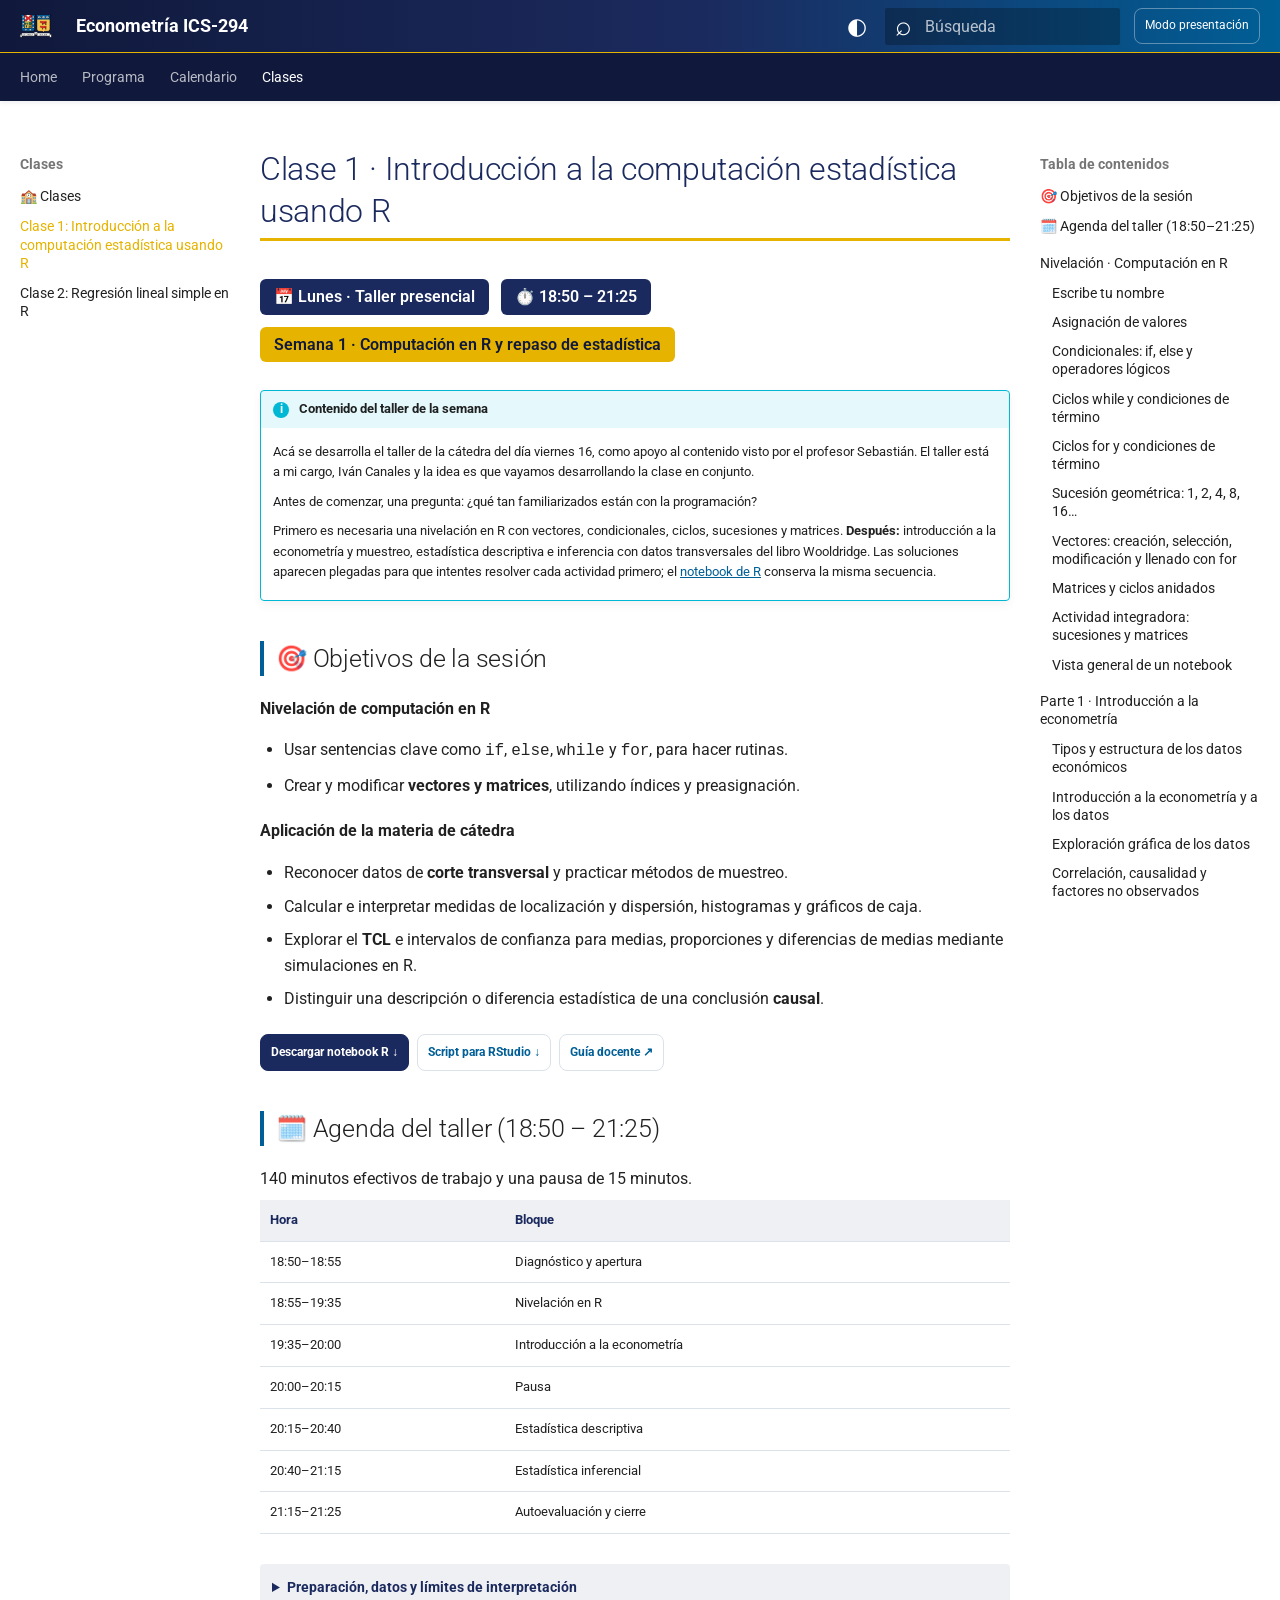
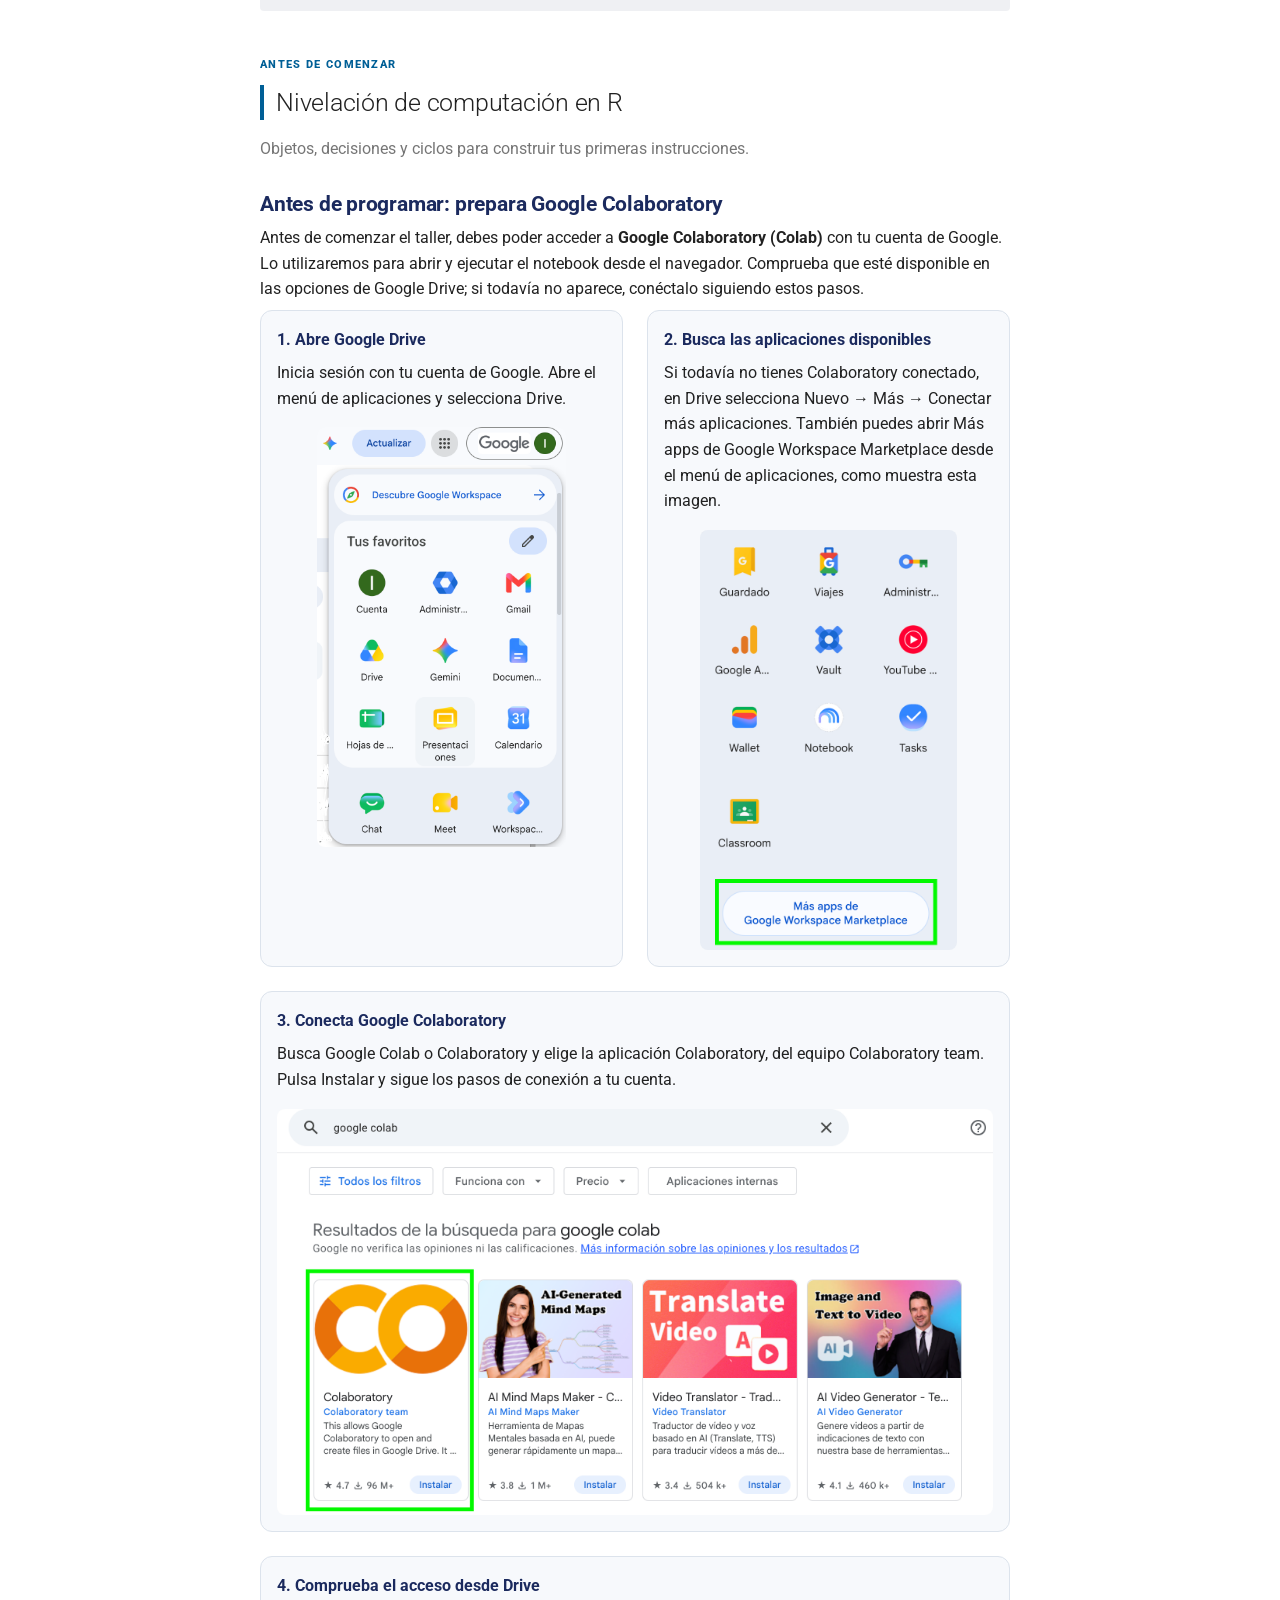
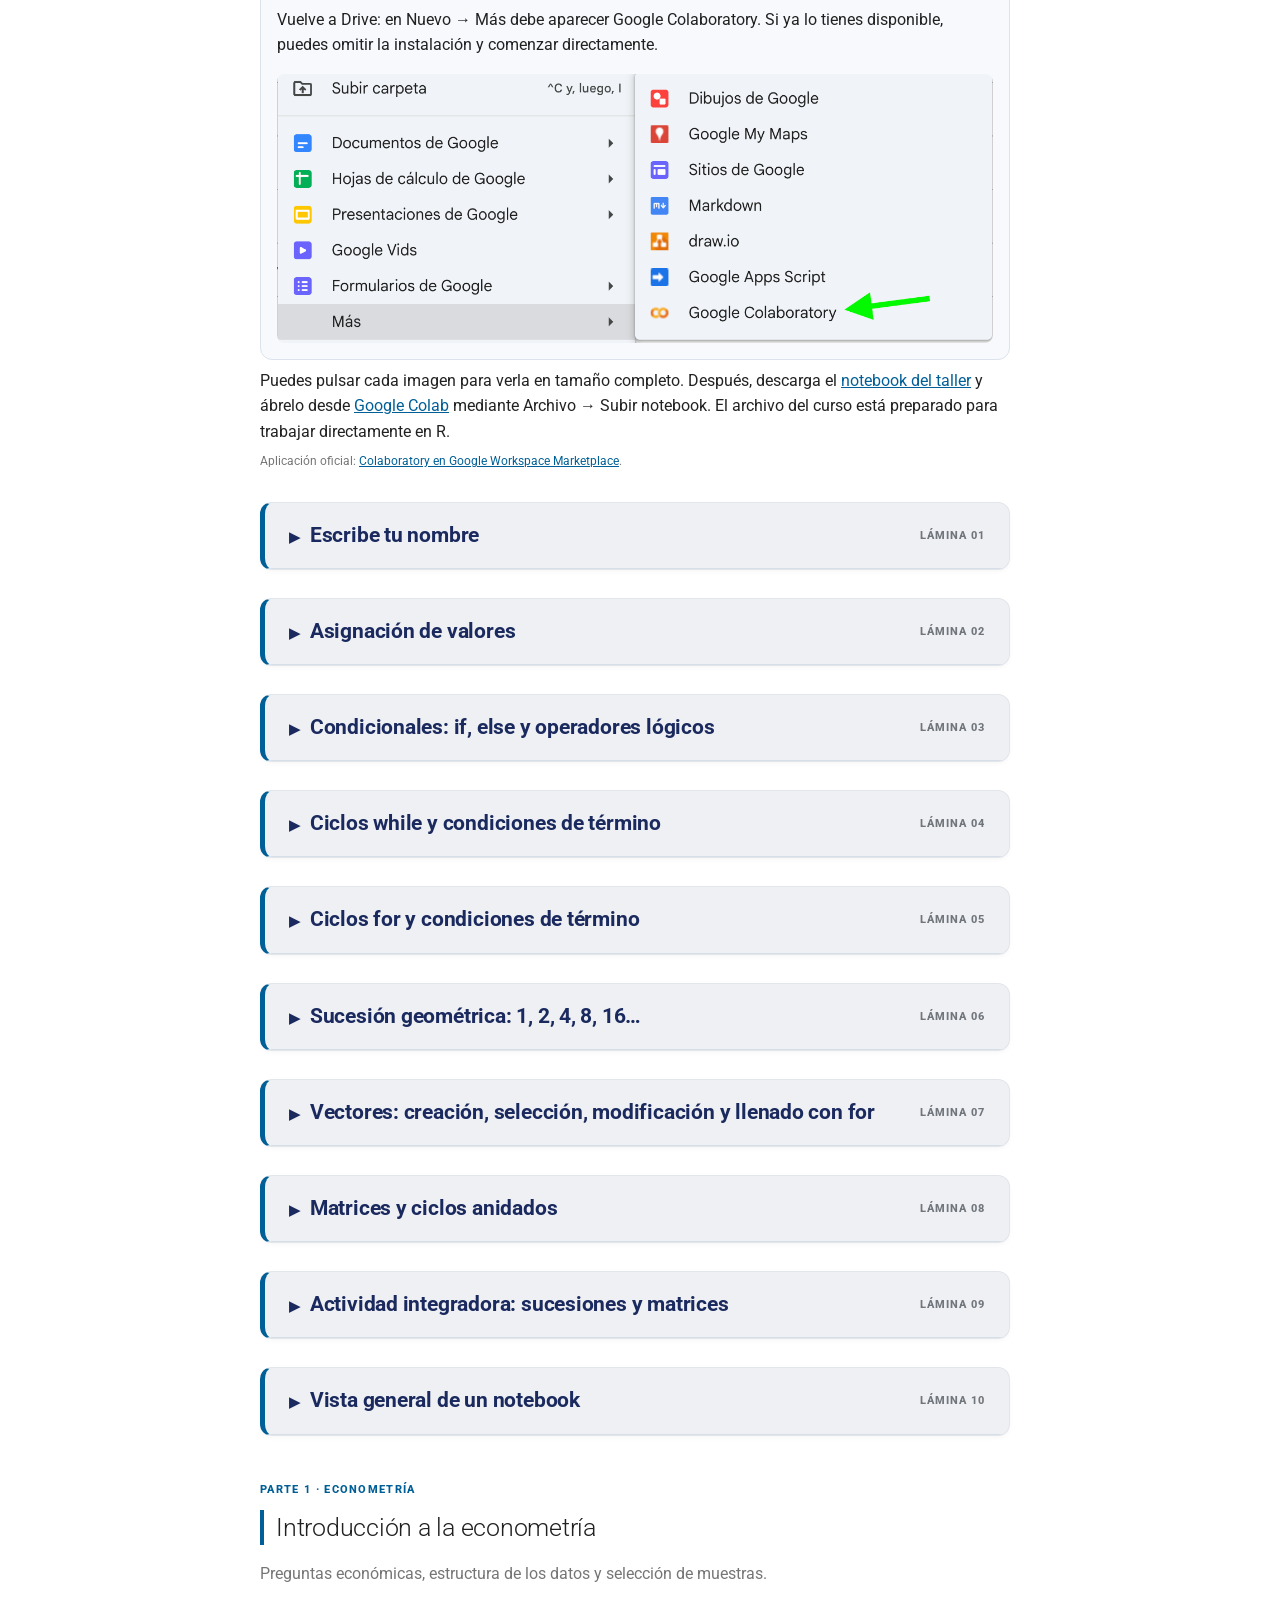
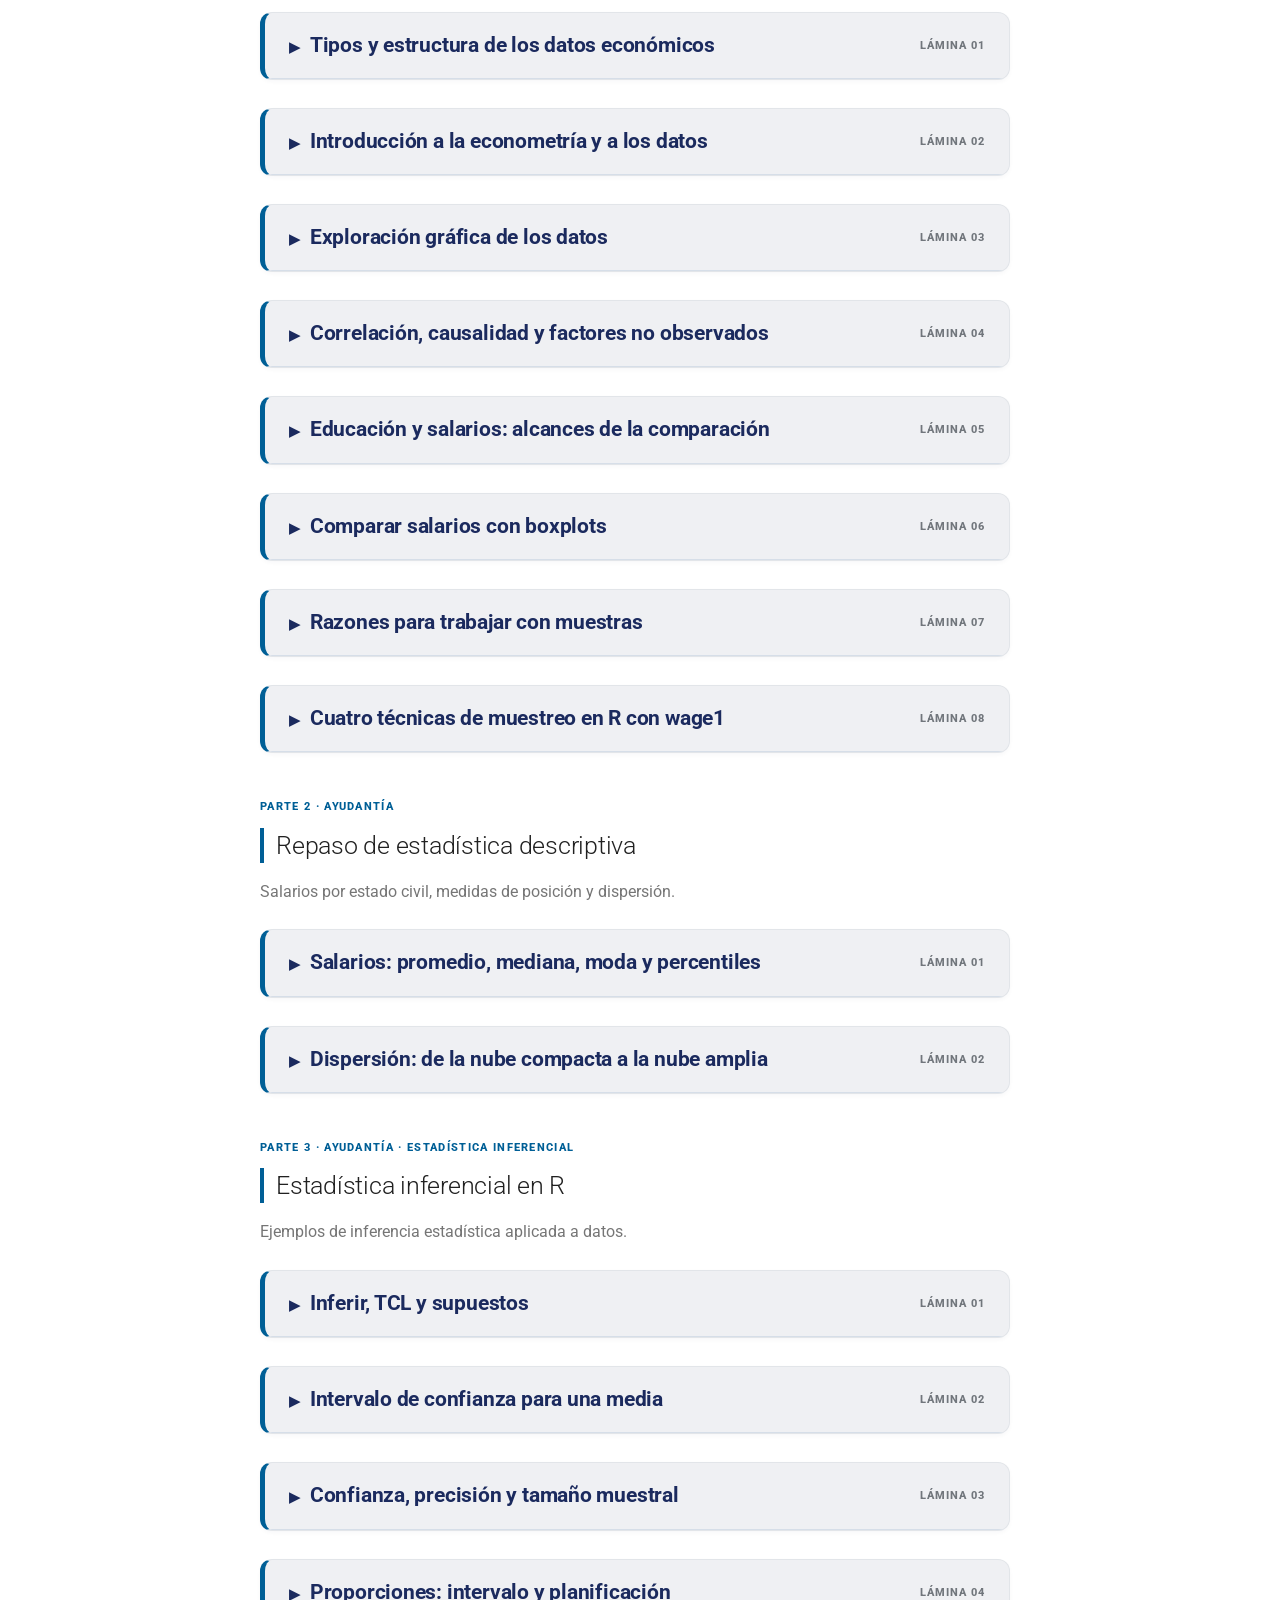
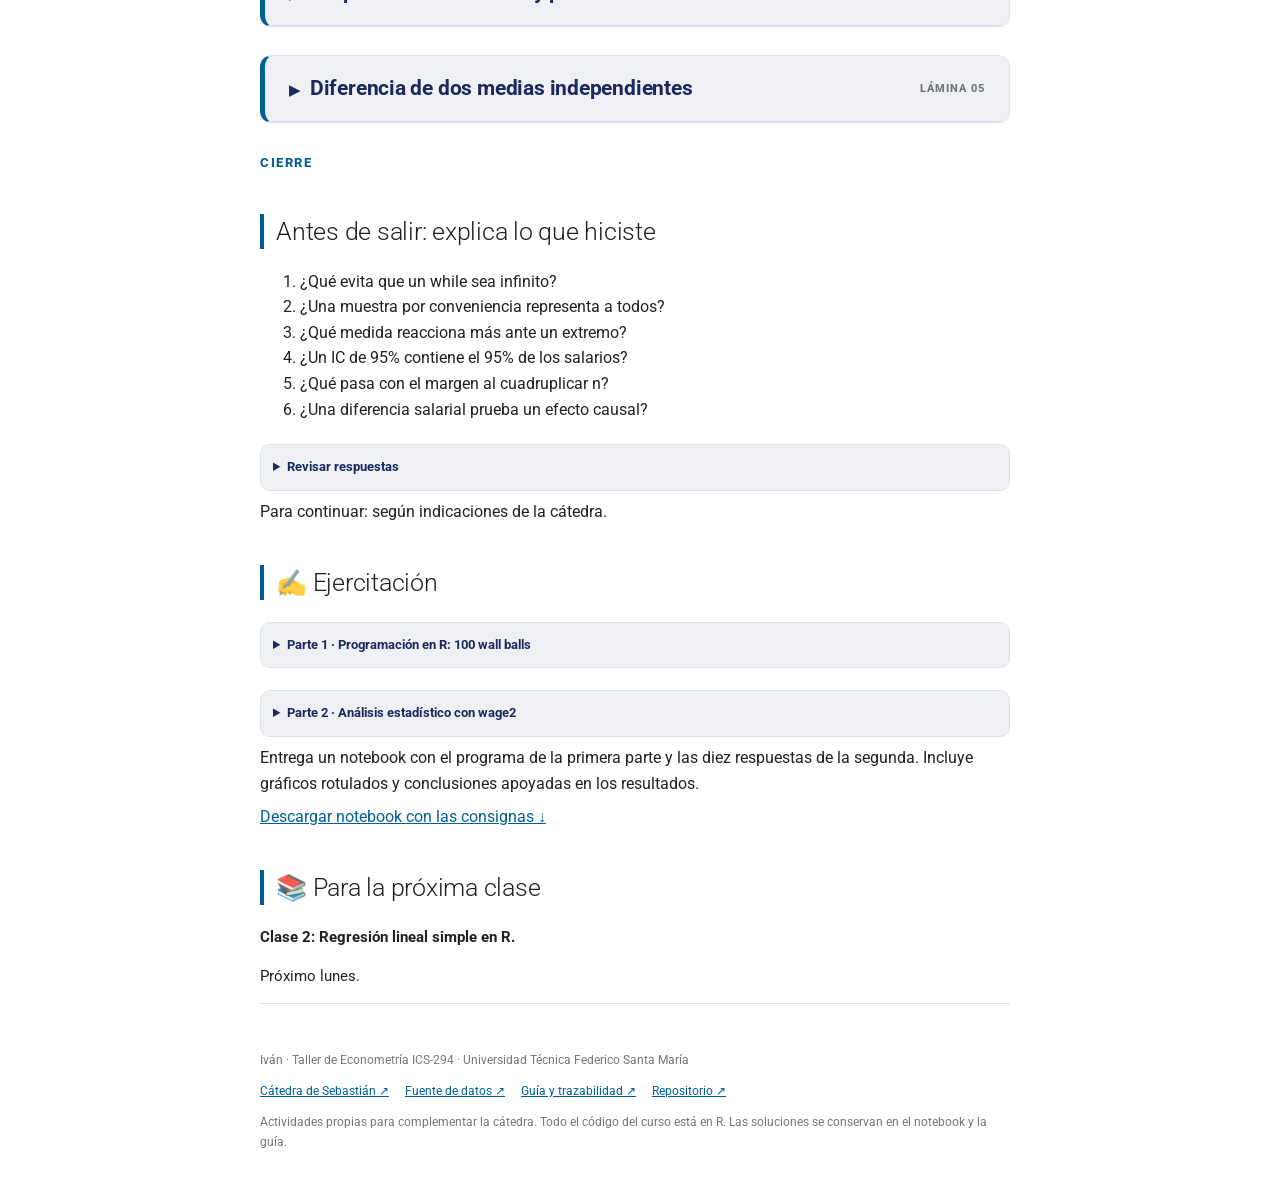
==== commit 011cbe77: "Agrega preparación visual de Google Colab" ====
--- a/index.html
+++ b/index.html
@@ -1,6 +1,12 @@
 <!doctype html><html lang="es"><head><meta charset="utf-8"><meta name="viewport" content="width=device-width, initial-scale=1"><meta name="description" content="Taller presencial de econometría en R: nivelación, datos, estadística descriptiva e intervalos de confianza."><title>Clase 1 · Computación estadística en R · Econometría ICS-294</title><style>
 :root{--ink:#202f62;--accent:#006c9f;--paper:#fff;--muted:#647084;--line:#dce2ea;--wash:#eaf0f6;--bg:#f8fafc}*{box-sizing:border-box}html{scroll-behavior:smooth;scroll-padding-top:110px}body{margin:0;background:var(--bg);color:#242a32;font-family:-apple-system,BlinkMacSystemFont,"Segoe UI",sans-serif;font-size:18px;line-height:1.7}a{color:var(--accent)}button,summary{cursor:pointer}button,a,summary{touch-action:manipulation}button:focus-visible,a:focus-visible,summary:focus-visible{outline:3px solid #d79019;outline-offset:4px}.skip{position:absolute;left:10px;top:-100px}.skip:focus{top:5px;background:white;z-index:20}.topbar{position:sticky;top:0;z-index:5;background:#fff;border-bottom:1px solid var(--line);padding:16px max(24px,calc((100vw - 1180px)/2));display:flex;align-items:center;justify-content:space-between;gap:20px}.brand{font-size:15px;letter-spacing:.03em;color:var(--ink);font-weight:750;text-decoration:none}.topbar button{border:1px solid var(--line);border-radius:8px;background:white;padding:10px 14px;color:var(--ink);font:inherit;font-size:14px}.hero,.content{max-width:1180px;margin:auto;padding:52px 28px}.hero{padding-bottom:26px}.eyebrow{color:var(--accent);font-size:13px;font-weight:800;letter-spacing:.12em;text-transform:uppercase;margin:0 0 12px}h1,h2,h3{color:var(--ink);line-height:1.2}h1{font-size:clamp(36px,5vw,60px);letter-spacing:-.045em;max-width:850px;margin:0 0 22px}h2{font-size:34px;letter-spacing:-.025em}h3{font-size:clamp(23px,2.6vw,32px);margin:0;letter-spacing:-.02em}h4{font-size:16px;color:var(--ink);margin:24px 0 8px}.lead{font-size:21px;max-width:830px;color:#536074}.chips,.downloads,.toc{display:flex;flex-wrap:wrap;gap:10px}.chips span{font-size:13px;border:1px solid var(--line);padding:5px 12px;border-radius:30px;background:#fff;color:var(--ink)}.downloads{margin:24px 0}.downloads a{border-radius:8px;padding:10px 16px;font-size:14px;font-weight:700;border:1px solid var(--line);background:white;text-decoration:none}.downloads a:first-child{background:var(--ink);color:white;border-color:var(--ink)}.toc{padding:18px 0;border-top:1px solid var(--line);border-bottom:1px solid var(--line);margin-top:32px}.toc a{text-decoration:none;font-weight:650;font-size:14px;margin-right:14px}.content{padding-top:0}.brief{background:#fff;border:1px solid var(--line);border-radius:14px;padding:22px 28px;margin:24px 0}.brief h2{font-size:23px}.brief p{margin:8px 0}.brief summary{font-weight:700;color:var(--ink)}.schedule{width:100%;border-collapse:collapse;font-size:15px}.schedule td,.schedule th{text-align:left;border-bottom:1px solid var(--line);padding:10px}.schedule th{color:var(--ink)}.chapter-intro{margin:64px 0 30px}.chapter-intro h2{margin:10px 0 16px}.chapter-intro p:last-child{color:var(--muted)}.slide{background:var(--paper);border:1px solid #e2e5e9;border-left:7px solid var(--accent);border-radius:18px;overflow:hidden;margin:0 0 36px;box-shadow:0 2px 4px #17264b08;scroll-margin-top:100px}.slide-head{background:var(--wash);border-bottom:1px solid #d6dee8;display:flex;align-items:flex-start;justify-content:space-between;gap:25px;padding:27px 34px}.number{color:#71767c;letter-spacing:.09em;font-size:13px;font-weight:800;white-space:nowrap;padding-top:7px}.slide-body{padding:28px 34px 24px}.meta{display:flex;flex-wrap:wrap;gap:8px;font-size:12px;color:var(--muted)}.meta span+span:before{content:"·";margin-right:8px}.question{font-size:24px;color:var(--ink);font-weight:650;line-height:1.4;margin:26px 0}.prompt{padding:14px 18px;background:#f4f8fb;border-radius:8px;border:1px solid #e3ecf2}.prompt strong{color:var(--accent);font-size:13px;text-transform:uppercase;letter-spacing:.05em}.prompt p{margin:4px 0}.data-note,.execution-note{color:var(--muted);font-size:13px}.solution,.check{margin-top:22px;border:1px solid var(--line);border-radius:10px;overflow:hidden}.solution summary,.check summary{padding:13px 18px;background:#f7f9fc;font-weight:700;color:var(--ink);font-size:15px}.solution summary span{float:right}.solution-body{padding:18px}.code-head{display:flex;justify-content:space-between;align-items:center;color:var(--muted);font-size:12px}.copy{background:white;border:1px solid var(--line);border-radius:5px;padding:6px 10px;color:var(--ink)}pre{overflow:auto;padding:20px;background:#15243a;color:#e4effa;border-radius:8px;line-height:1.65;font-size:14px;tab-size:2}code{font-family:ui-monospace,SFMono-Regular,Consolas,monospace}.notice{border-left:3px solid #ce983d;background:#fff9ec;padding:12px 18px}.notice p{margin:4px 0}.check p{padding:0 18px}.anchor{display:inline-block;margin-top:20px;font-size:12px;text-decoration:none;color:var(--muted)}.footer{border-top:1px solid var(--line);padding:35px 0;font-size:14px;color:var(--muted)}.footer a{margin-right:16px}.present-controls{display:none}.presenting .hero,.presenting .brief,.presenting .chapter-intro,.presenting .footer,.presenting .closure{display:none}.presenting .slide{display:none}.presenting .slide.active{display:block;min-height:65vh;margin-top:30px}.presenting .chapter{margin:0}.presenting .content{padding-bottom:90px}.presenting .present-controls{display:flex;position:fixed;bottom:0;left:0;right:0;background:white;padding:14px 24px;border-top:1px solid var(--line);justify-content:center;align-items:center;gap:18px;z-index:10}.present-controls button{font:inherit;font-size:14px;border:1px solid var(--line);border-radius:7px;background:#fff;padding:10px 16px}.counter{font-size:14px;color:var(--ink)}@media(max-width:700px){body{font-size:16px}.hero,.content{padding-left:16px;padding-right:16px}.slide-head{padding:20px;gap:14px;flex-direction:column}.slide-body{padding:20px}.question{font-size:21px}.brief{padding:18px}.number{padding-top:0}pre{font-size:12px}.topbar{padding:12px 16px}.schedule{font-size:13px}.lead{font-size:18px}}@media print{.topbar,.toc,.downloads,.copy,.present-controls,.anchor{display:none!important}.slide{break-inside:avoid;box-shadow:none}.hero,.content{max-width:none;padding:10px}.solution-body{display:block}body{background:white;font-size:12px}.slide-head h3{font-size:20px}}
-</style><link rel="preconnect" href="https://fonts.googleapis.com"><link rel="preconnect" href="https://fonts.gstatic.com" crossorigin><link href="https://fonts.googleapis.com/css2?family=Roboto:wght@300;400;500;600;700&display=swap" rel="stylesheet"><link rel="stylesheet" href="identidad-utfsm.css?v=aa6c36bfe8b1"></head><body><a class="skip" href="#contenido">Saltar al contenido</a><header class="topbar"><div class="header-inner"><a class="brand" href="#inicio"><img src="Logo_UTFSM.png" width="36" height="36" alt="Escudo de la Universidad Técnica Federico Santa María"><span>Econometría ICS-294</span></a><div class="header-actions"><button id="theme-toggle" class="theme-toggle" type="button" aria-label="Cambiar a modo oscuro" aria-pressed="false">◐</button><div class="search-wrap"><label class="search-label" for="class-search"><span aria-hidden="true">⌕</span><input id="class-search" type="search" placeholder="Búsqueda" aria-label="Buscar en las láminas" aria-controls="search-results" autocomplete="off"></label><div id="search-results" role="region" aria-label="Resultados de búsqueda" hidden></div></div><button id="present" type="button" aria-pressed="false">Modo presentación</button></div></div><nav class="header-tabs" aria-label="Navegación principal"><div><a href="#inicio">Home</a><a href="https://hizocar.github.io/econometria-usm/programa/">Programa</a><a href="#agenda">Calendario</a><a href="#inicio" aria-current="page">Clases</a></div></nav></header><div class="page-layout"><aside class="class-sidebar" aria-label="Temario de talleres"><nav><p class="sidebar-title">Clases</p><a class="classes-home" href="#inicio">🏫 Clases</a><a class="current" href="#inicio" aria-current="page">Clase 1: Introducción a la computación estadística usando R</a><a href="#clase-2">Clase 2: Regresión lineal simple en R</a></nav></aside><main id="contenido"><div class="hero" id="inicio"><h1>Clase 1 · Introducción a la computación estadística usando R</h1><div class="session-meta"><span>📅 Lunes · Taller presencial</span><span>⏱️ 18:50 – 21:25</span><span class="tag-gold">Semana 1 · Computación en R y repaso de estadística</span></div><section class="official-info" aria-labelledby="contenido-semana"><h2 id="contenido-semana"><span class="info-icon" aria-hidden="true">i</span> Contenido del taller de la semana</h2><div><p>Acá se desarrolla el taller de la cátedra del día viernes 16, como apoyo al contenido visto por el profesor Sebastián. El taller está a mi cargo, Iván Canales y la idea es que vayamos desarrollando la clase en conjunto.</p><p>Antes de comenzar, una pregunta: ¿qué tan familiarizados están con la programación?</p><p>Primero es necesaria una nivelación en R con vectores, condicionales, ciclos, sucesiones y matrices. <strong>Después:</strong> introducción a la econometría y muestreo, estadística descriptiva e inferencia con datos transversales del libro Wooldridge. Las soluciones aparecen plegadas para que intentes resolver cada actividad primero; el <a href="clase-taller-1.ipynb" download>notebook de R</a> conserva la misma secuencia.</p></div></section><section id="objetivos" class="objectives"><h2>🎯 Objetivos de la sesión</h2><p><strong>Nivelación de computación en R</strong></p><ul><li>Usar sentencias clave como <code>if</code>, <code>else</code>, <code>while</code> y <code>for</code>, para hacer rutinas.</li><li>Crear y modificar <strong>vectores y matrices</strong>, utilizando índices y preasignación.</li></ul><p><strong>Aplicación de la materia de cátedra</strong></p><ul><li>Reconocer datos de <strong>corte transversal</strong> y practicar métodos de muestreo.</li><li>Calcular e interpretar medidas de localización y dispersión, histogramas y gráficos de caja.</li><li>Explorar el <strong>TCL</strong> e intervalos de confianza para medias, proporciones y diferencias de medias mediante simulaciones en R.</li><li>Distinguir una descripción o diferencia estadística de una conclusión <strong>causal</strong>.</li></ul></section><div class="downloads"><a href="clase-taller-1.ipynb" download>Descargar notebook R ↓</a><a href="clase-taller-1.R" download>Script para RStudio ↓</a><a href="guia-docente-taller-1.md">Guía docente ↗</a></div></div><div class="content"><section class="brief agenda" id="agenda"><h2>🗓️ Agenda del taller (18:50 – 21:25)</h2><p>140 minutos efectivos de trabajo y una pausa de 15 minutos.</p><table class="schedule"><thead><tr><th>Hora</th><th>Bloque</th></tr></thead><tbody><tr><td>18:50–18:55</td><td>Diagnóstico y apertura</td></tr><tr><td>18:55–19:35</td><td>Nivelación en R</td></tr><tr><td>19:35–20:00</td><td>Introducción a la econometría</td></tr><tr><td>20:00–20:15</td><td>Pausa</td></tr><tr><td>20:15–20:40</td><td>Estadística descriptiva</td></tr><tr><td>20:40–21:15</td><td>Estadística inferencial</td></tr><tr><td>21:15–21:25</td><td>Autoevaluación y cierre</td></tr></tbody></table></section><details class="brief"><summary>Preparación, datos y límites de interpretación</summary><p>Descarga el proyecto completo desde el repositorio para conservar <code>datos/wage1.csv</code> junto al notebook. Usa RStudio con el script o Jupyter con kernel R (IRkernel). Las instrucciones de instalación y el diccionario están en la <a href="guia-actividades-taller-1.md">guía completa</a>.</p><p>La base wage1 contiene 526 registros de la CPS estadounidense de 1976. Los salarios se expresan en USD por hora de ese período. No son sueldos chilenos actuales. Los ejemplos son actividades propias con datos asociados a Wooldridge; no ejercicios transcritos del libro.</p><p>Para practicar inferencia tratamos la distribución empírica completa como una población didáctica conocida. Los submuestreos no reproducen el diseño original de la encuesta. Las comparaciones no identifican efectos causales.</p><p><strong>Validación pendiente:</strong> no se ha ejecutado R en el entorno de elaboración. Ejecuta el notebook con kernel R antes de usarlo en clase. Esta página muestra código, no lo ejecuta.</p></details><section class="chapter" id="NIV" aria-labelledby="heading-NIV"><div class="chapter-intro"><p class="eyebrow">Antes de comenzar</p><h2 id="heading-NIV">Nivelación de computación en R</h2><p>Objetos, decisiones y ciclos para construir tus primeras instrucciones.</p></div><article class="slide" id="NIV-01" data-title="Escribe tu nombre" aria-labelledby="title-NIV-01">
+</style><link rel="preconnect" href="https://fonts.googleapis.com"><link rel="preconnect" href="https://fonts.gstatic.com" crossorigin><link href="https://fonts.googleapis.com/css2?family=Roboto:wght@300;400;500;600;700&display=swap" rel="stylesheet"><link rel="stylesheet" href="identidad-utfsm.css?v=aa6c36bfe8b1"></head><body><a class="skip" href="#contenido">Saltar al contenido</a><header class="topbar"><div class="header-inner"><a class="brand" href="#inicio"><img src="Logo_UTFSM.png" width="36" height="36" alt="Escudo de la Universidad Técnica Federico Santa María"><span>Econometría ICS-294</span></a><div class="header-actions"><button id="theme-toggle" class="theme-toggle" type="button" aria-label="Cambiar a modo oscuro" aria-pressed="false">◐</button><div class="search-wrap"><label class="search-label" for="class-search"><span aria-hidden="true">⌕</span><input id="class-search" type="search" placeholder="Búsqueda" aria-label="Buscar en las láminas" aria-controls="search-results" autocomplete="off"></label><div id="search-results" role="region" aria-label="Resultados de búsqueda" hidden></div></div><button id="present" type="button" aria-pressed="false">Modo presentación</button></div></div><nav class="header-tabs" aria-label="Navegación principal"><div><a href="#inicio">Home</a><a href="https://hizocar.github.io/econometria-usm/programa/">Programa</a><a href="#agenda">Calendario</a><a href="#inicio" aria-current="page">Clases</a></div></nav></header><div class="page-layout"><aside class="class-sidebar" aria-label="Temario de talleres"><nav><p class="sidebar-title">Clases</p><a class="classes-home" href="#inicio">🏫 Clases</a><a class="current" href="#inicio" aria-current="page">Clase 1: Introducción a la computación estadística usando R</a><a href="#clase-2">Clase 2: Regresión lineal simple en R</a></nav></aside><main id="contenido"><div class="hero" id="inicio"><h1>Clase 1 · Introducción a la computación estadística usando R</h1><div class="session-meta"><span>📅 Lunes · Taller presencial</span><span>⏱️ 18:50 – 21:25</span><span class="tag-gold">Semana 1 · Computación en R y repaso de estadística</span></div><section class="official-info" aria-labelledby="contenido-semana"><h2 id="contenido-semana"><span class="info-icon" aria-hidden="true">i</span> Contenido del taller de la semana</h2><div><p>Acá se desarrolla el taller de la cátedra del día viernes 16, como apoyo al contenido visto por el profesor Sebastián. El taller está a mi cargo, Iván Canales y la idea es que vayamos desarrollando la clase en conjunto.</p><p>Antes de comenzar, una pregunta: ¿qué tan familiarizados están con la programación?</p><p>Primero es necesaria una nivelación en R con vectores, condicionales, ciclos, sucesiones y matrices. <strong>Después:</strong> introducción a la econometría y muestreo, estadística descriptiva e inferencia con datos transversales del libro Wooldridge. Las soluciones aparecen plegadas para que intentes resolver cada actividad primero; el <a href="clase-taller-1.ipynb" download>notebook de R</a> conserva la misma secuencia.</p></div></section><section id="objetivos" class="objectives"><h2>🎯 Objetivos de la sesión</h2><p><strong>Nivelación de computación en R</strong></p><ul><li>Usar sentencias clave como <code>if</code>, <code>else</code>, <code>while</code> y <code>for</code>, para hacer rutinas.</li><li>Crear y modificar <strong>vectores y matrices</strong>, utilizando índices y preasignación.</li></ul><p><strong>Aplicación de la materia de cátedra</strong></p><ul><li>Reconocer datos de <strong>corte transversal</strong> y practicar métodos de muestreo.</li><li>Calcular e interpretar medidas de localización y dispersión, histogramas y gráficos de caja.</li><li>Explorar el <strong>TCL</strong> e intervalos de confianza para medias, proporciones y diferencias de medias mediante simulaciones en R.</li><li>Distinguir una descripción o diferencia estadística de una conclusión <strong>causal</strong>.</li></ul></section><div class="downloads"><a href="clase-taller-1.ipynb" download>Descargar notebook R ↓</a><a href="clase-taller-1.R" download>Script para RStudio ↓</a><a href="guia-docente-taller-1.md">Guía docente ↗</a></div></div><div class="content"><section class="brief agenda" id="agenda"><h2>🗓️ Agenda del taller (18:50 – 21:25)</h2><p>140 minutos efectivos de trabajo y una pausa de 15 minutos.</p><table class="schedule"><thead><tr><th>Hora</th><th>Bloque</th></tr></thead><tbody><tr><td>18:50–18:55</td><td>Diagnóstico y apertura</td></tr><tr><td>18:55–19:35</td><td>Nivelación en R</td></tr><tr><td>19:35–20:00</td><td>Introducción a la econometría</td></tr><tr><td>20:00–20:15</td><td>Pausa</td></tr><tr><td>20:15–20:40</td><td>Estadística descriptiva</td></tr><tr><td>20:40–21:15</td><td>Estadística inferencial</td></tr><tr><td>21:15–21:25</td><td>Autoevaluación y cierre</td></tr></tbody></table></section><details class="brief"><summary>Preparación, datos y límites de interpretación</summary><p>Descarga el proyecto completo desde el repositorio para conservar <code>datos/wage1.csv</code> junto al notebook. Usa RStudio con el script o Jupyter con kernel R (IRkernel). Las instrucciones de instalación y el diccionario están en la <a href="guia-actividades-taller-1.md">guía completa</a>.</p><p>La base wage1 contiene 526 registros de la CPS estadounidense de 1976. Los salarios se expresan en USD por hora de ese período. No son sueldos chilenos actuales. Los ejemplos son actividades propias con datos asociados a Wooldridge; no ejercicios transcritos del libro.</p><p>Para practicar inferencia tratamos la distribución empírica completa como una población didáctica conocida. Los submuestreos no reproducen el diseño original de la encuesta. Las comparaciones no identifican efectos causales.</p><p><strong>Validación pendiente:</strong> no se ha ejecutado R en el entorno de elaboración. Ejecuta el notebook con kernel R antes de usarlo en clase. Esta página muestra código, no lo ejecuta.</p></details><section class="chapter" id="NIV" aria-labelledby="heading-NIV"><div class="chapter-intro"><p class="eyebrow">Antes de comenzar</p><h2 id="heading-NIV">Nivelación de computación en R</h2><p>Objetos, decisiones y ciclos para construir tus primeras instrucciones.</p></div><section class="brief colab-preparation" id="preparar-colab" aria-labelledby="titulo-preparar-colab">
+<style>.colab-preparation .colab-steps{display:grid;grid-template-columns:repeat(2,minmax(0,1fr));gap:1.5rem}.colab-preparation .colab-step{margin:0;padding:1rem;border:1px solid #dce3ec;border-radius:12px;background:#f7f9fc}.colab-preparation .colab-wide{grid-column:1/-1}.colab-preparation h4{margin-top:0;color:#1b2a5e}.colab-preparation img{display:block;width:auto;max-width:100%;height:auto;max-height:420px;margin:1rem auto 0;border-radius:8px}.colab-preparation .colab-wide img{width:100%;max-height:none}.colab-preparation a:focus-visible{outline:3px solid #e5b300;outline-offset:4px}@media(max-width:640px){.colab-preparation .colab-steps{grid-template-columns:1fr}}</style>
+<h3 id="titulo-preparar-colab">Antes de programar: prepara Google Colaboratory</h3>
+<p>Antes de comenzar el taller, debes poder acceder a <strong>Google Colaboratory (Colab)</strong> con tu cuenta de Google. Lo utilizaremos para abrir y ejecutar el notebook desde el navegador. Comprueba que esté disponible en las opciones de Google Drive; si todavía no aparece, conéctalo siguiendo estos pasos.</p>
+<div class="colab-steps"><figure class="colab-step"><figcaption><h4>1. Abre Google Drive</h4><p>Inicia sesión con tu cuenta de Google. Abre el menú de aplicaciones y selecciona Drive.</p></figcaption><a href="colab-1.png" target="_blank" rel="noopener" aria-label="Ampliar imagen del paso 1"><img src="colab-1.png" alt="Menú de aplicaciones de Google con el acceso a Drive." width="734" height="1238" loading="lazy"></a></figure><figure class="colab-step"><figcaption><h4>2. Busca las aplicaciones disponibles</h4><p>Si todavía no tienes Colaboratory conectado, en Drive selecciona Nuevo → Más → Conectar más aplicaciones. También puedes abrir Más apps de Google Workspace Marketplace desde el menú de aplicaciones, como muestra esta imagen.</p></figcaption><a href="colab-2.png" target="_blank" rel="noopener" aria-label="Ampliar imagen del paso 2"><img src="colab-2.png" alt="Menú de Google con Más apps de Google Workspace Marketplace resaltado." width="658" height="1078" loading="lazy"></a></figure><figure class="colab-step colab-wide"><figcaption><h4>3. Conecta Google Colaboratory</h4><p>Busca Google Colab o Colaboratory y elige la aplicación Colaboratory, del equipo Colaboratory team. Pulsa Instalar y sigue los pasos de conexión a tu cuenta.</p></figcaption><a href="colab-3.png" target="_blank" rel="noopener" aria-label="Ampliar imagen del paso 3"><img src="colab-3.png" alt="Resultados de Marketplace con la aplicación oficial Colaboratory y su botón Instalar resaltados." width="1846" height="1048" loading="lazy"></a></figure><figure class="colab-step colab-wide"><figcaption><h4>4. Comprueba el acceso desde Drive</h4><p>Vuelve a Drive: en Nuevo → Más debe aparecer Google Colaboratory. Si ya lo tienes disponible, puedes omitir la instalación y comenzar directamente.</p></figcaption><a href="colab-4.png" target="_blank" rel="noopener" aria-label="Ampliar imagen del paso 4"><img src="colab-4.png" alt="Menú Más de Google Drive con Google Colaboratory señalado con una flecha." width="1284" height="482" loading="lazy"></a></figure></div>
+<p>Puedes pulsar cada imagen para verla en tamaño completo. Después, descarga el <a href="clase-taller-1.ipynb" download>notebook del taller</a> y ábrelo desde <a href="https://colab.research.google.com/">Google Colab</a> mediante Archivo → Subir notebook. El archivo del curso está preparado para trabajar directamente en R.</p>
+<p class="data-note">Aplicación oficial: <a href="https://workspace.google.com/marketplace/app/colaboratory/1014160490159">Colaboratory en Google Workspace Marketplace</a>.</p></section><article class="slide" id="NIV-01" data-title="Escribe tu nombre" aria-labelledby="title-NIV-01">
 <header class="slide-head"><h3 id="title-NIV-01"><button class="slide-toggle" type="button" aria-expanded="false" aria-controls="body-NIV-01"><span class="slide-chevron" aria-hidden="true">▶</span><span>Escribe tu nombre</span></button></h3><span class="number">LÁMINA 01</span></header>
 <div class="slide-body" hidden id="body-NIV-01"><div class="meta"><span>Nivelación</span><span>Presencial</span><span>NIV-01</span></div>
 <p class="question">Vamos a hacer un ejercicio muy elemental, para que vayamos partiendo desde el inicio para terminar en algo mucho más avanzado.</p><div class="prompt"><strong>Antes de ejecutar</strong><p>¿Qué crees que aparecerá en la consola al ejecutar print(&quot;tu nombre&quot;)?</p></div>
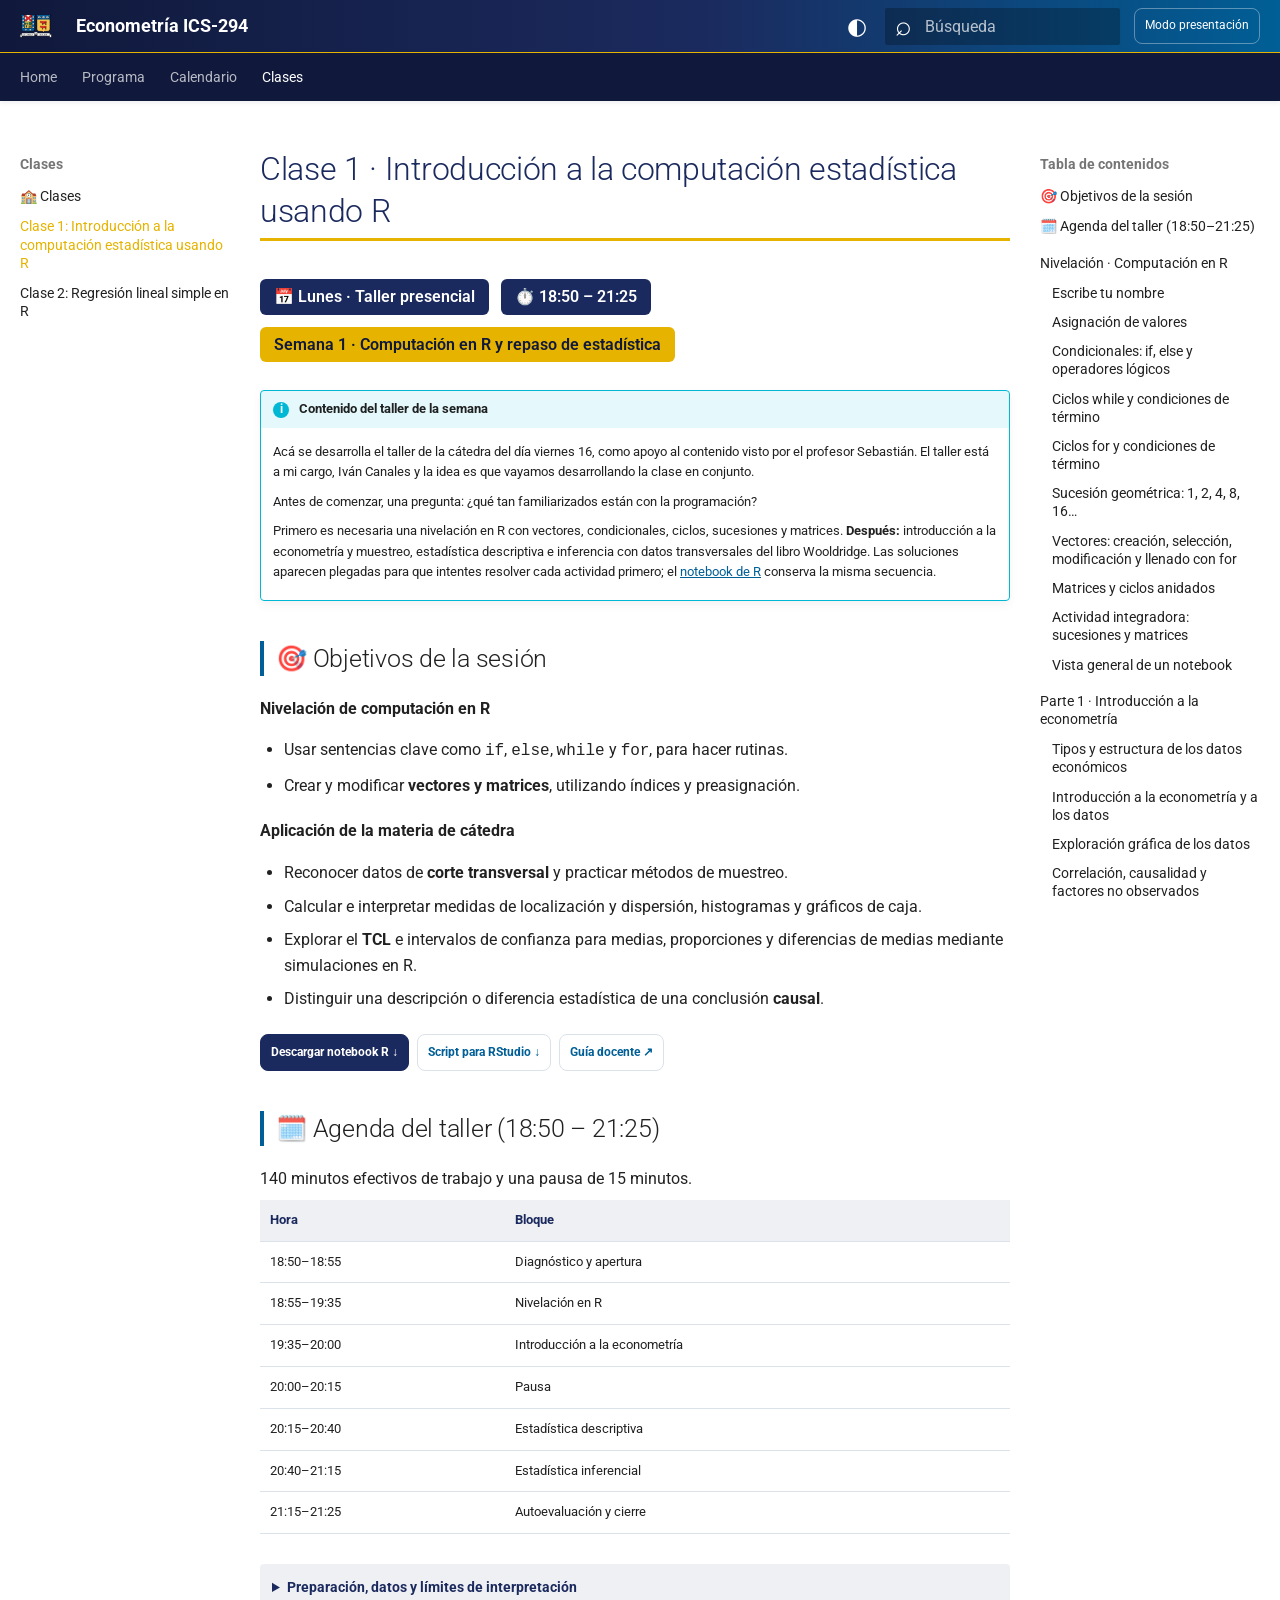
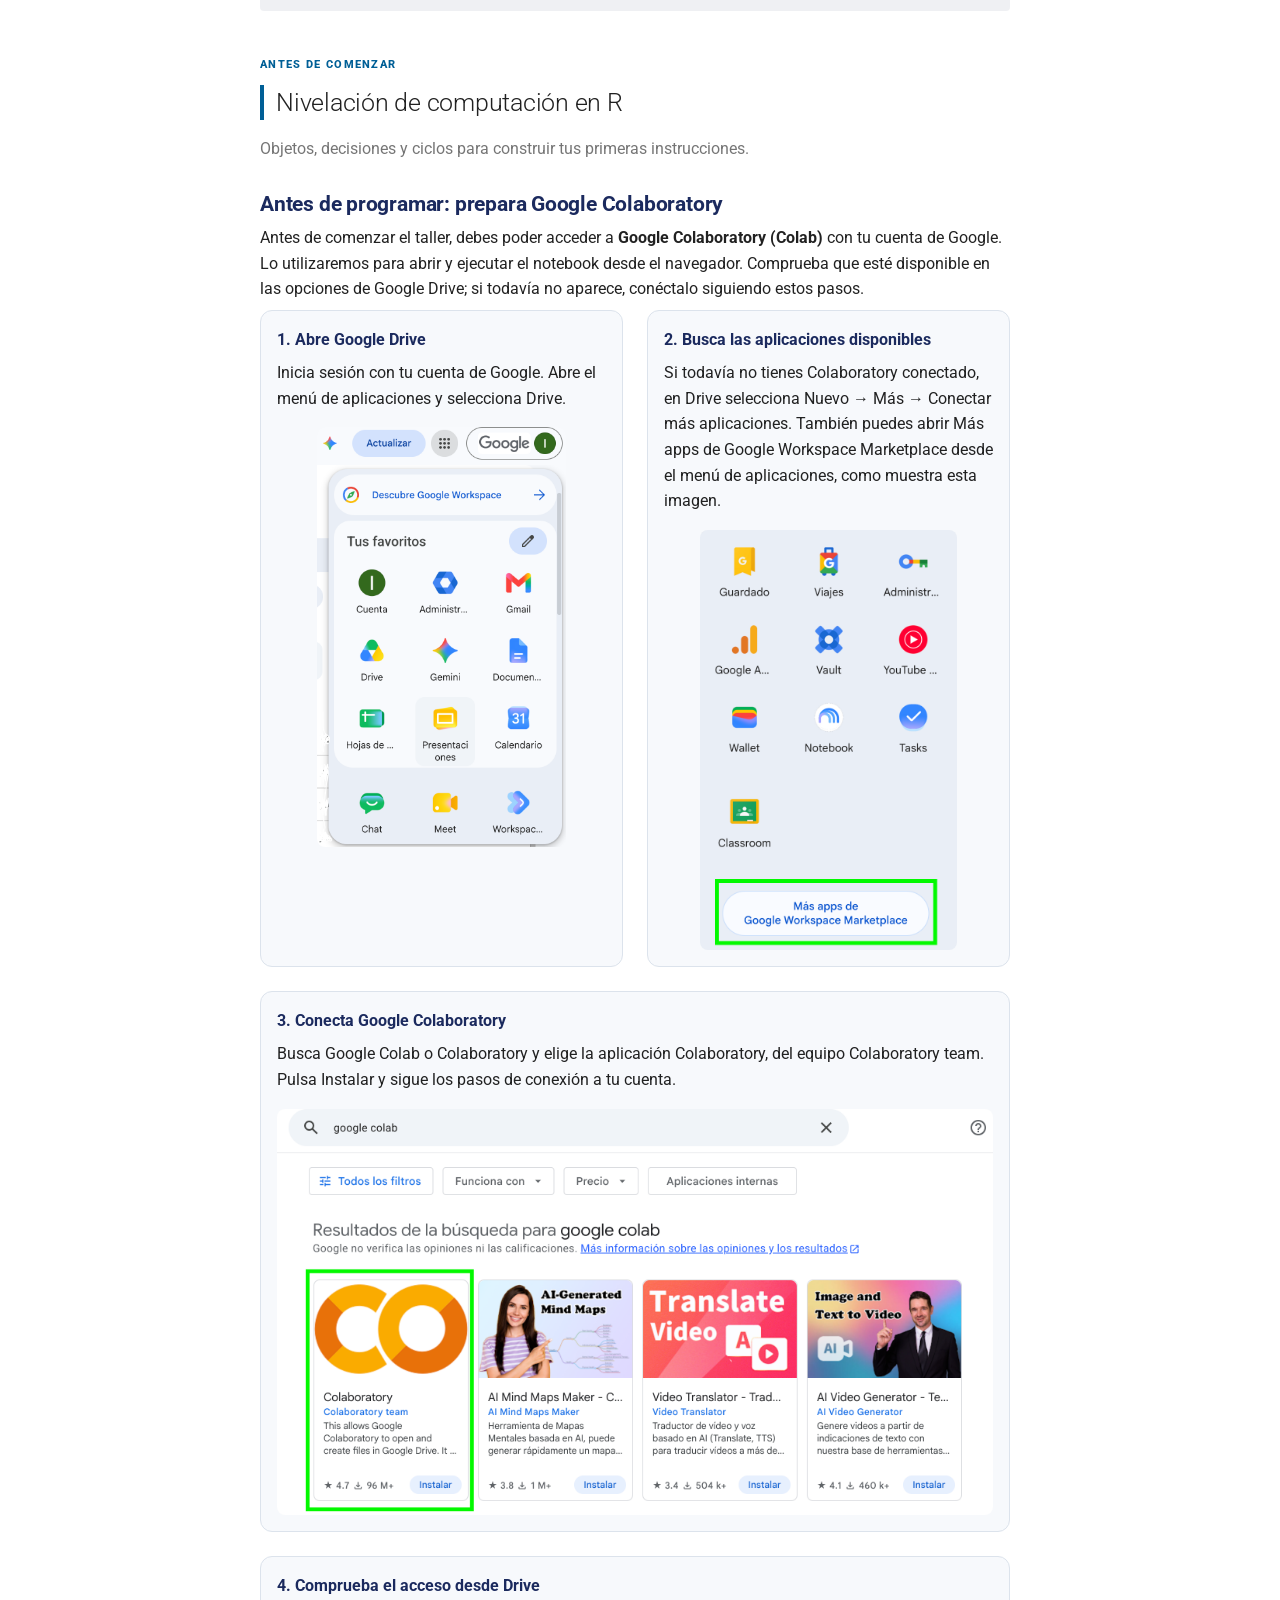
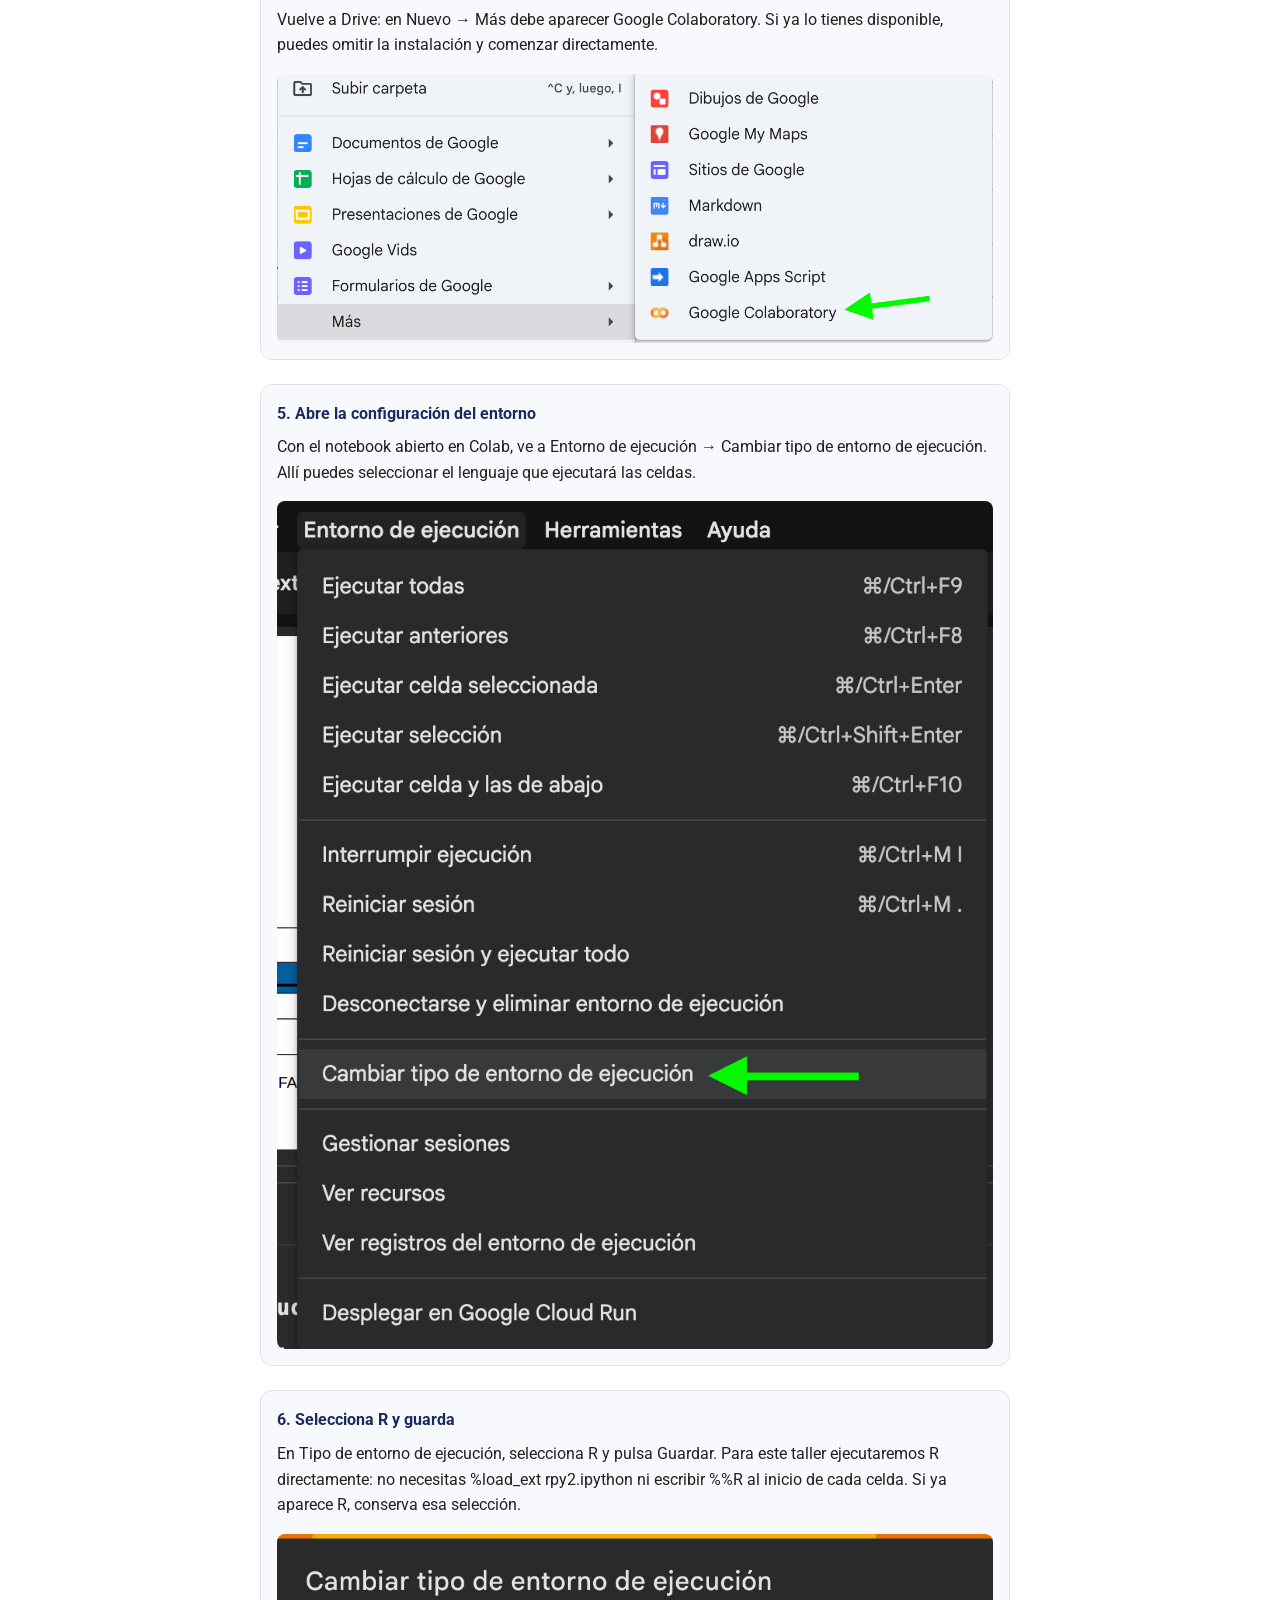
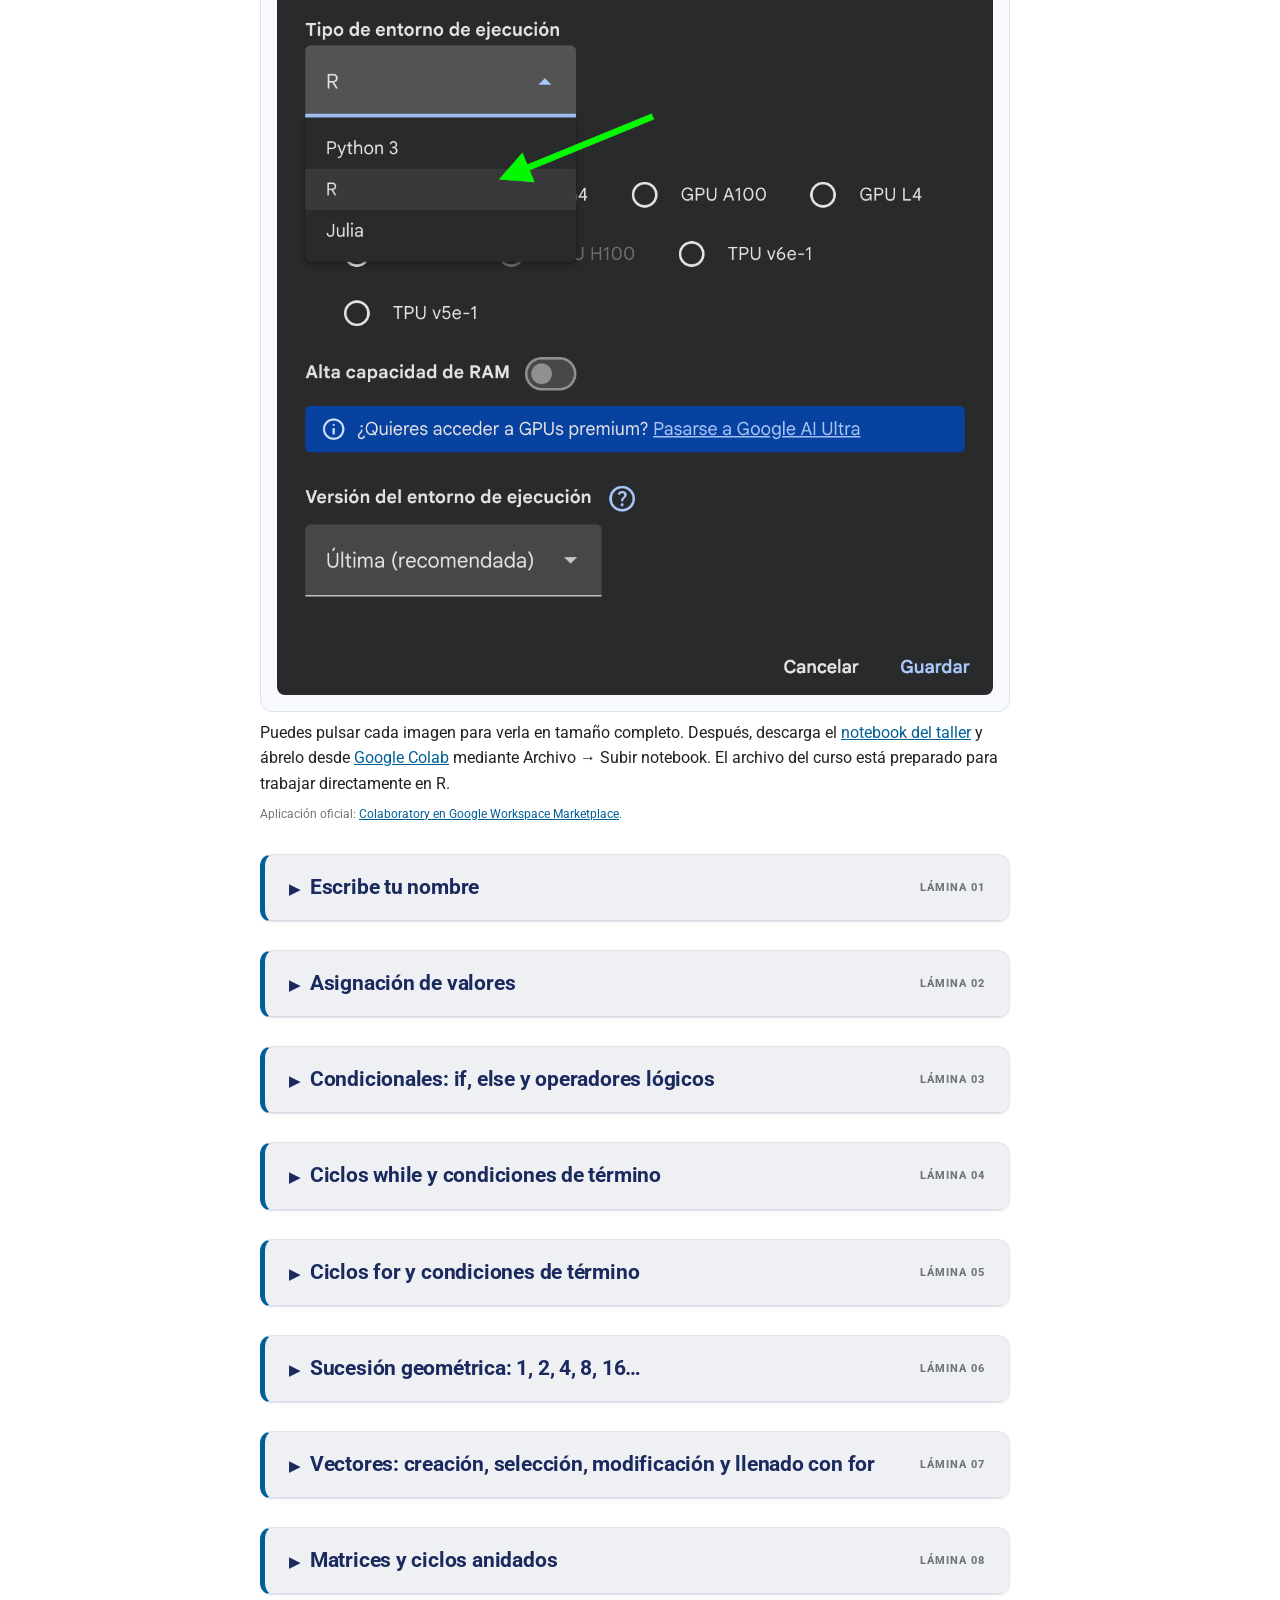
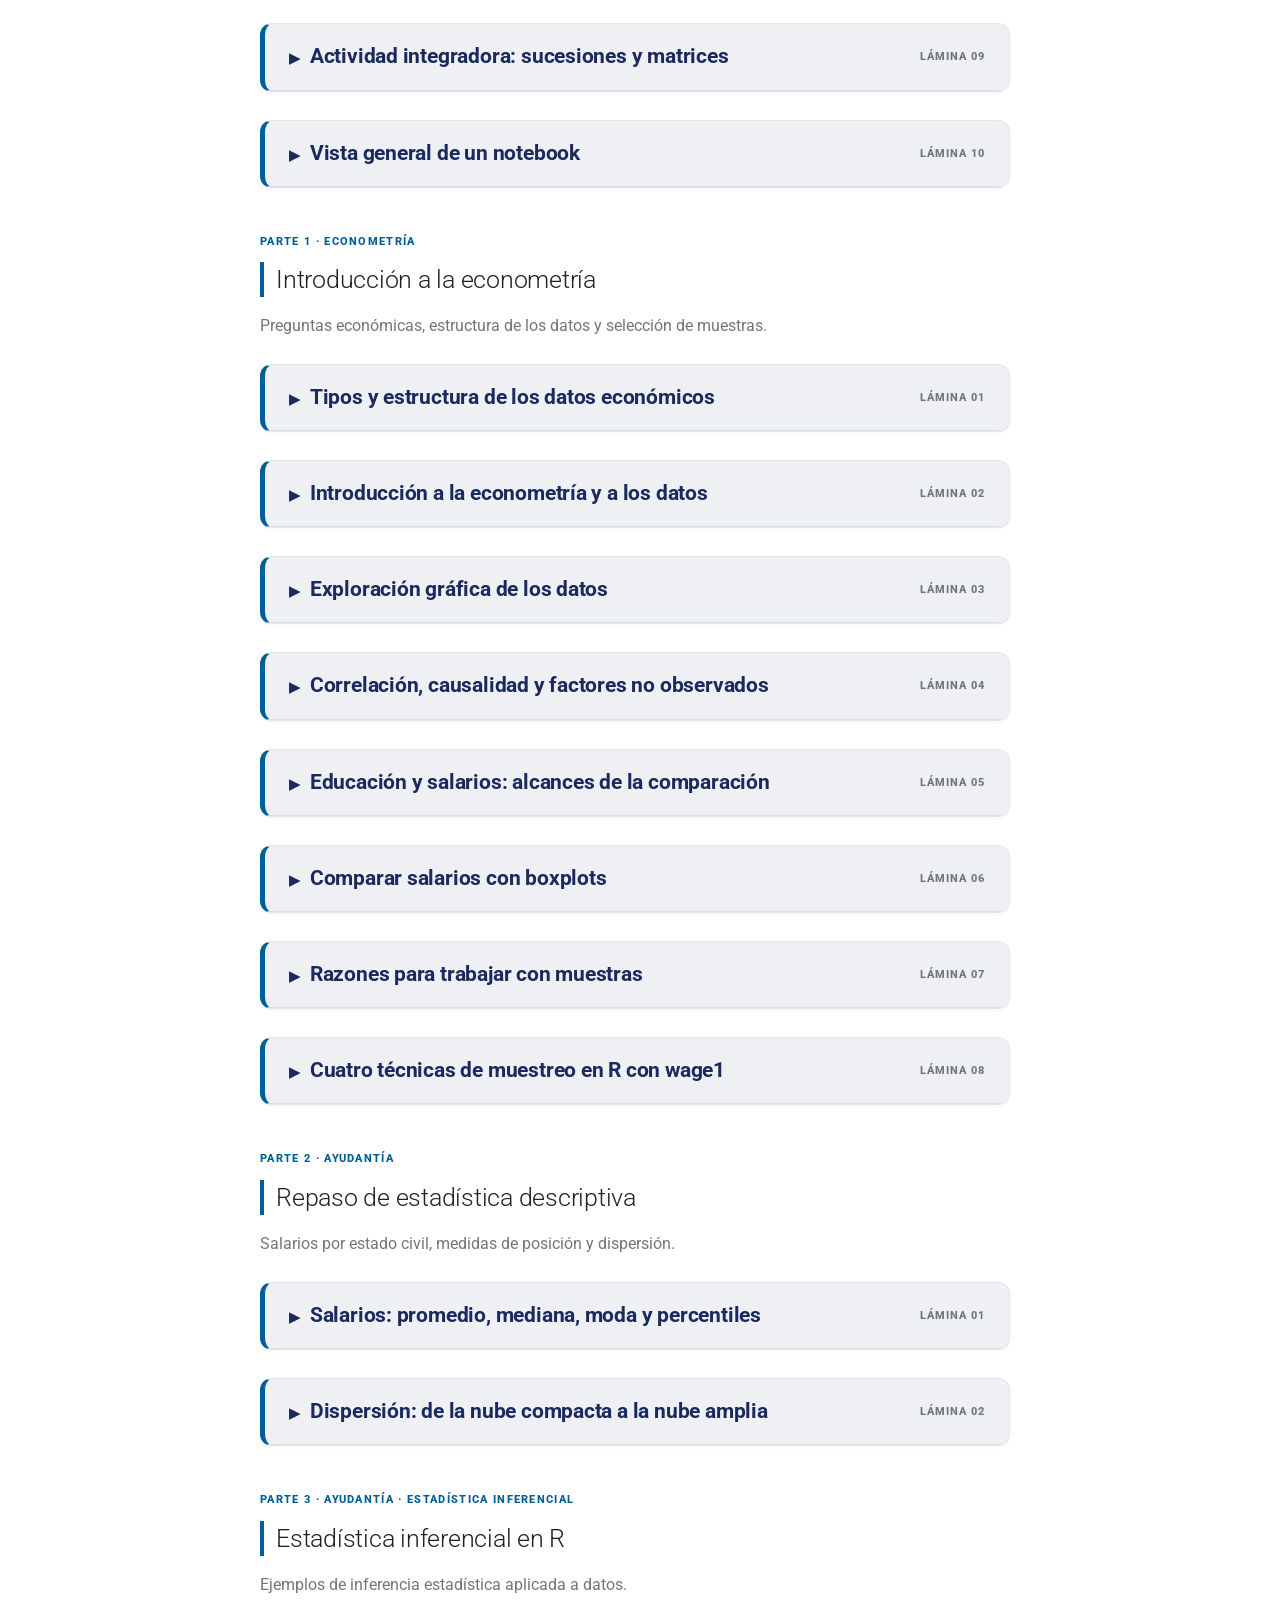
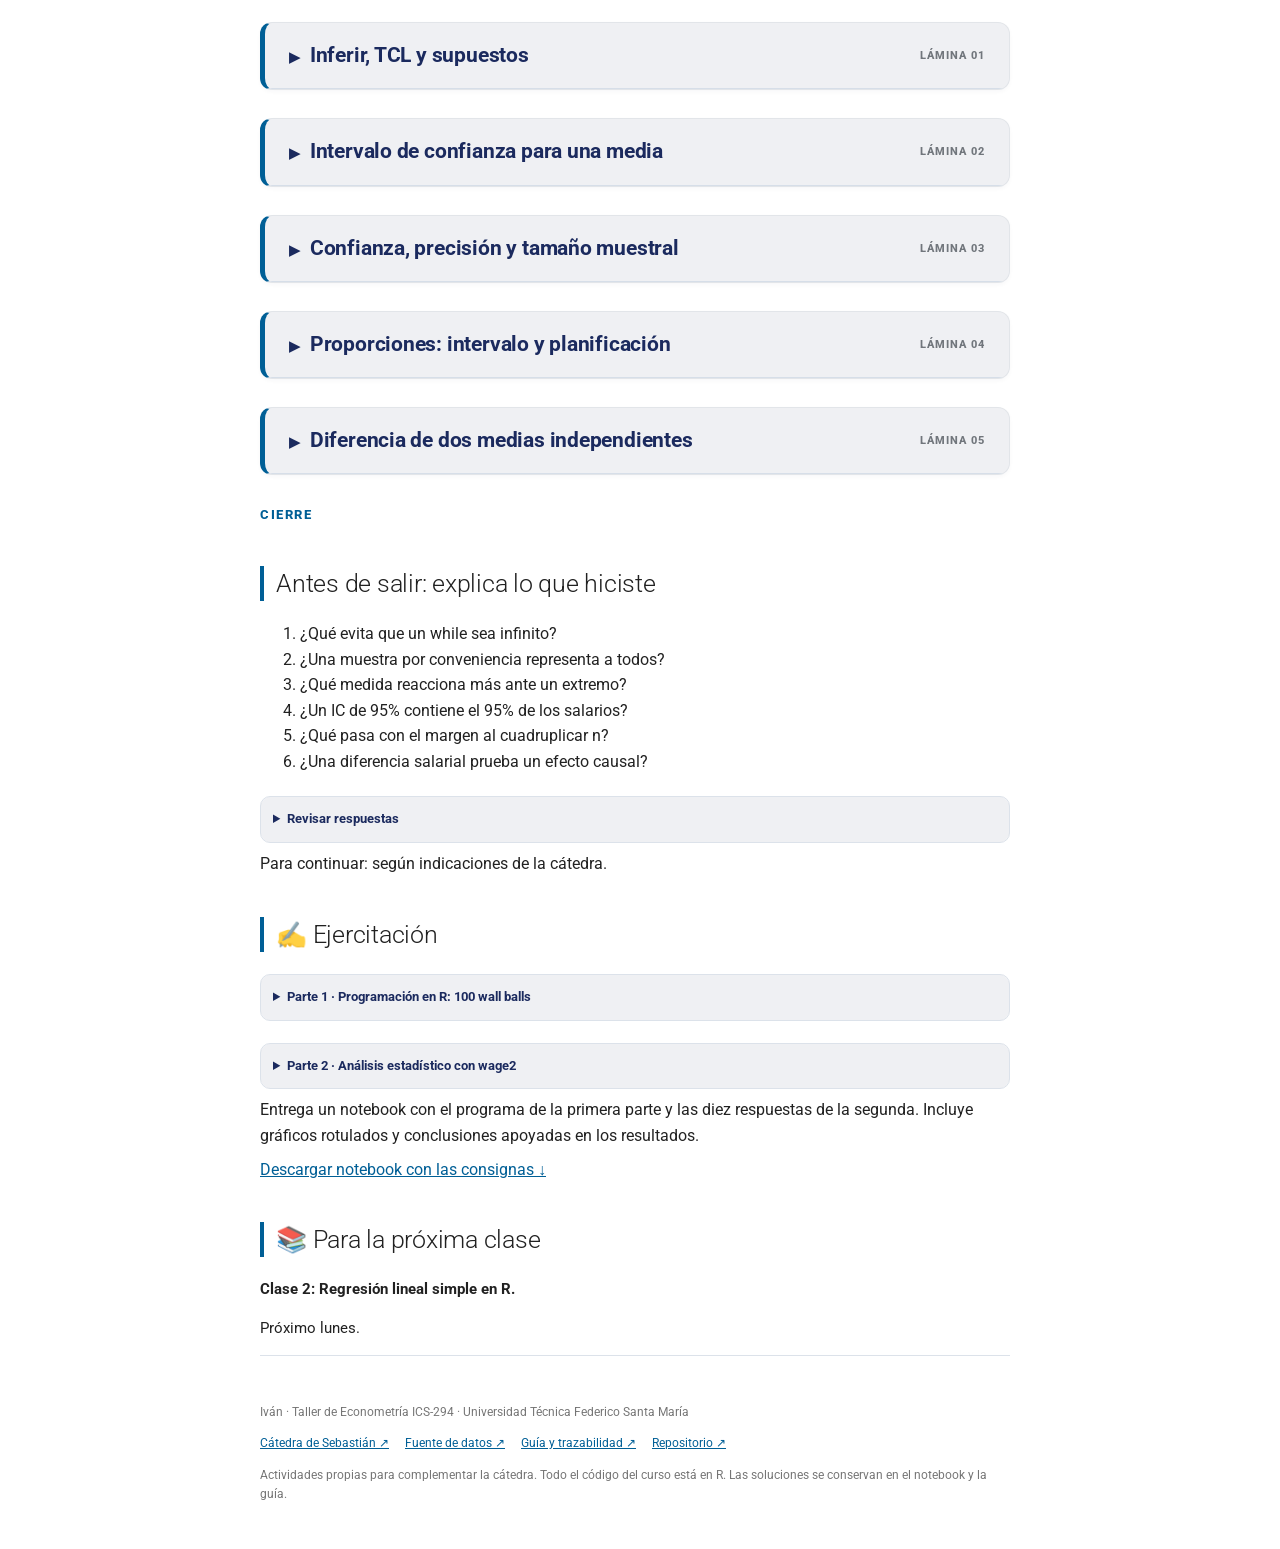
==== commit 662ab944: "Explica cómo seleccionar R en Google Colab" ====
--- a/index.html
+++ b/index.html
@@ -4,7 +4,7 @@
 <style>.colab-preparation .colab-steps{display:grid;grid-template-columns:repeat(2,minmax(0,1fr));gap:1.5rem}.colab-preparation .colab-step{margin:0;padding:1rem;border:1px solid #dce3ec;border-radius:12px;background:#f7f9fc}.colab-preparation .colab-wide{grid-column:1/-1}.colab-preparation h4{margin-top:0;color:#1b2a5e}.colab-preparation img{display:block;width:auto;max-width:100%;height:auto;max-height:420px;margin:1rem auto 0;border-radius:8px}.colab-preparation .colab-wide img{width:100%;max-height:none}.colab-preparation a:focus-visible{outline:3px solid #e5b300;outline-offset:4px}@media(max-width:640px){.colab-preparation .colab-steps{grid-template-columns:1fr}}</style>
 <h3 id="titulo-preparar-colab">Antes de programar: prepara Google Colaboratory</h3>
 <p>Antes de comenzar el taller, debes poder acceder a <strong>Google Colaboratory (Colab)</strong> con tu cuenta de Google. Lo utilizaremos para abrir y ejecutar el notebook desde el navegador. Comprueba que esté disponible en las opciones de Google Drive; si todavía no aparece, conéctalo siguiendo estos pasos.</p>
-<div class="colab-steps"><figure class="colab-step"><figcaption><h4>1. Abre Google Drive</h4><p>Inicia sesión con tu cuenta de Google. Abre el menú de aplicaciones y selecciona Drive.</p></figcaption><a href="colab-1.png" target="_blank" rel="noopener" aria-label="Ampliar imagen del paso 1"><img src="colab-1.png" alt="Menú de aplicaciones de Google con el acceso a Drive." width="734" height="1238" loading="lazy"></a></figure><figure class="colab-step"><figcaption><h4>2. Busca las aplicaciones disponibles</h4><p>Si todavía no tienes Colaboratory conectado, en Drive selecciona Nuevo → Más → Conectar más aplicaciones. También puedes abrir Más apps de Google Workspace Marketplace desde el menú de aplicaciones, como muestra esta imagen.</p></figcaption><a href="colab-2.png" target="_blank" rel="noopener" aria-label="Ampliar imagen del paso 2"><img src="colab-2.png" alt="Menú de Google con Más apps de Google Workspace Marketplace resaltado." width="658" height="1078" loading="lazy"></a></figure><figure class="colab-step colab-wide"><figcaption><h4>3. Conecta Google Colaboratory</h4><p>Busca Google Colab o Colaboratory y elige la aplicación Colaboratory, del equipo Colaboratory team. Pulsa Instalar y sigue los pasos de conexión a tu cuenta.</p></figcaption><a href="colab-3.png" target="_blank" rel="noopener" aria-label="Ampliar imagen del paso 3"><img src="colab-3.png" alt="Resultados de Marketplace con la aplicación oficial Colaboratory y su botón Instalar resaltados." width="1846" height="1048" loading="lazy"></a></figure><figure class="colab-step colab-wide"><figcaption><h4>4. Comprueba el acceso desde Drive</h4><p>Vuelve a Drive: en Nuevo → Más debe aparecer Google Colaboratory. Si ya lo tienes disponible, puedes omitir la instalación y comenzar directamente.</p></figcaption><a href="colab-4.png" target="_blank" rel="noopener" aria-label="Ampliar imagen del paso 4"><img src="colab-4.png" alt="Menú Más de Google Drive con Google Colaboratory señalado con una flecha." width="1284" height="482" loading="lazy"></a></figure></div>
+<div class="colab-steps"><figure class="colab-step" id="colab-paso-1"><figcaption><h4>1. Abre Google Drive</h4><p>Inicia sesión con tu cuenta de Google. Abre el menú de aplicaciones y selecciona Drive.</p></figcaption><a href="colab-1.png" target="_blank" rel="noopener" aria-label="Ampliar imagen del paso 1"><img src="colab-1.png" alt="Menú de aplicaciones de Google con el acceso a Drive." width="734" height="1238" loading="lazy"></a></figure><figure class="colab-step" id="colab-paso-2"><figcaption><h4>2. Busca las aplicaciones disponibles</h4><p>Si todavía no tienes Colaboratory conectado, en Drive selecciona Nuevo → Más → Conectar más aplicaciones. También puedes abrir Más apps de Google Workspace Marketplace desde el menú de aplicaciones, como muestra esta imagen.</p></figcaption><a href="colab-2.png" target="_blank" rel="noopener" aria-label="Ampliar imagen del paso 2"><img src="colab-2.png" alt="Menú de Google con Más apps de Google Workspace Marketplace resaltado." width="658" height="1078" loading="lazy"></a></figure><figure class="colab-step colab-wide" id="colab-paso-3"><figcaption><h4>3. Conecta Google Colaboratory</h4><p>Busca Google Colab o Colaboratory y elige la aplicación Colaboratory, del equipo Colaboratory team. Pulsa Instalar y sigue los pasos de conexión a tu cuenta.</p></figcaption><a href="colab-3.png" target="_blank" rel="noopener" aria-label="Ampliar imagen del paso 3"><img src="colab-3.png" alt="Resultados de Marketplace con la aplicación oficial Colaboratory y su botón Instalar resaltados." width="1846" height="1048" loading="lazy"></a></figure><figure class="colab-step colab-wide" id="colab-paso-4"><figcaption><h4>4. Comprueba el acceso desde Drive</h4><p>Vuelve a Drive: en Nuevo → Más debe aparecer Google Colaboratory. Si ya lo tienes disponible, puedes omitir la instalación y comenzar directamente.</p></figcaption><a href="colab-4.png" target="_blank" rel="noopener" aria-label="Ampliar imagen del paso 4"><img src="colab-4.png" alt="Menú Más de Google Drive con Google Colaboratory señalado con una flecha." width="1284" height="482" loading="lazy"></a></figure><figure class="colab-step colab-wide" id="colab-paso-5"><figcaption><h4>5. Abre la configuración del entorno</h4><p>Con el notebook abierto en Colab, ve a Entorno de ejecución → Cambiar tipo de entorno de ejecución. Allí puedes seleccionar el lenguaje que ejecutará las celdas.</p></figcaption><a href="colab-5.png" target="_blank" rel="noopener" aria-label="Ampliar imagen del paso 5"><img src="colab-5.png" alt="Menú Entorno de ejecución de Colab con Cambiar tipo de entorno de ejecución señalado." width="922" height="1092" loading="lazy"></a></figure><figure class="colab-step colab-wide" id="colab-paso-6"><figcaption><h4>6. Selecciona R y guarda</h4><p>En Tipo de entorno de ejecución, selecciona R y pulsa Guardar. Para este taller ejecutaremos R directamente: no necesitas %load_ext rpy2.ipython ni escribir %%R al inicio de cada celda. Si ya aparece R, conserva esa selección.</p></figcaption><a href="colab-6.png" target="_blank" rel="noopener" aria-label="Ampliar imagen del paso 6"><img src="colab-6.png" alt="Ventana de configuración de Colab con R seleccionado y el botón Guardar visible." width="1112" height="1182" loading="lazy"></a></figure></div>
 <p>Puedes pulsar cada imagen para verla en tamaño completo. Después, descarga el <a href="clase-taller-1.ipynb" download>notebook del taller</a> y ábrelo desde <a href="https://colab.research.google.com/">Google Colab</a> mediante Archivo → Subir notebook. El archivo del curso está preparado para trabajar directamente en R.</p>
 <p class="data-note">Aplicación oficial: <a href="https://workspace.google.com/marketplace/app/colaboratory/1014160490159">Colaboratory en Google Workspace Marketplace</a>.</p></section><article class="slide" id="NIV-01" data-title="Escribe tu nombre" aria-labelledby="title-NIV-01">
 <header class="slide-head"><h3 id="title-NIV-01"><button class="slide-toggle" type="button" aria-expanded="false" aria-controls="body-NIV-01"><span class="slide-chevron" aria-hidden="true">▶</span><span>Escribe tu nombre</span></button></h3><span class="number">LÁMINA 01</span></header>
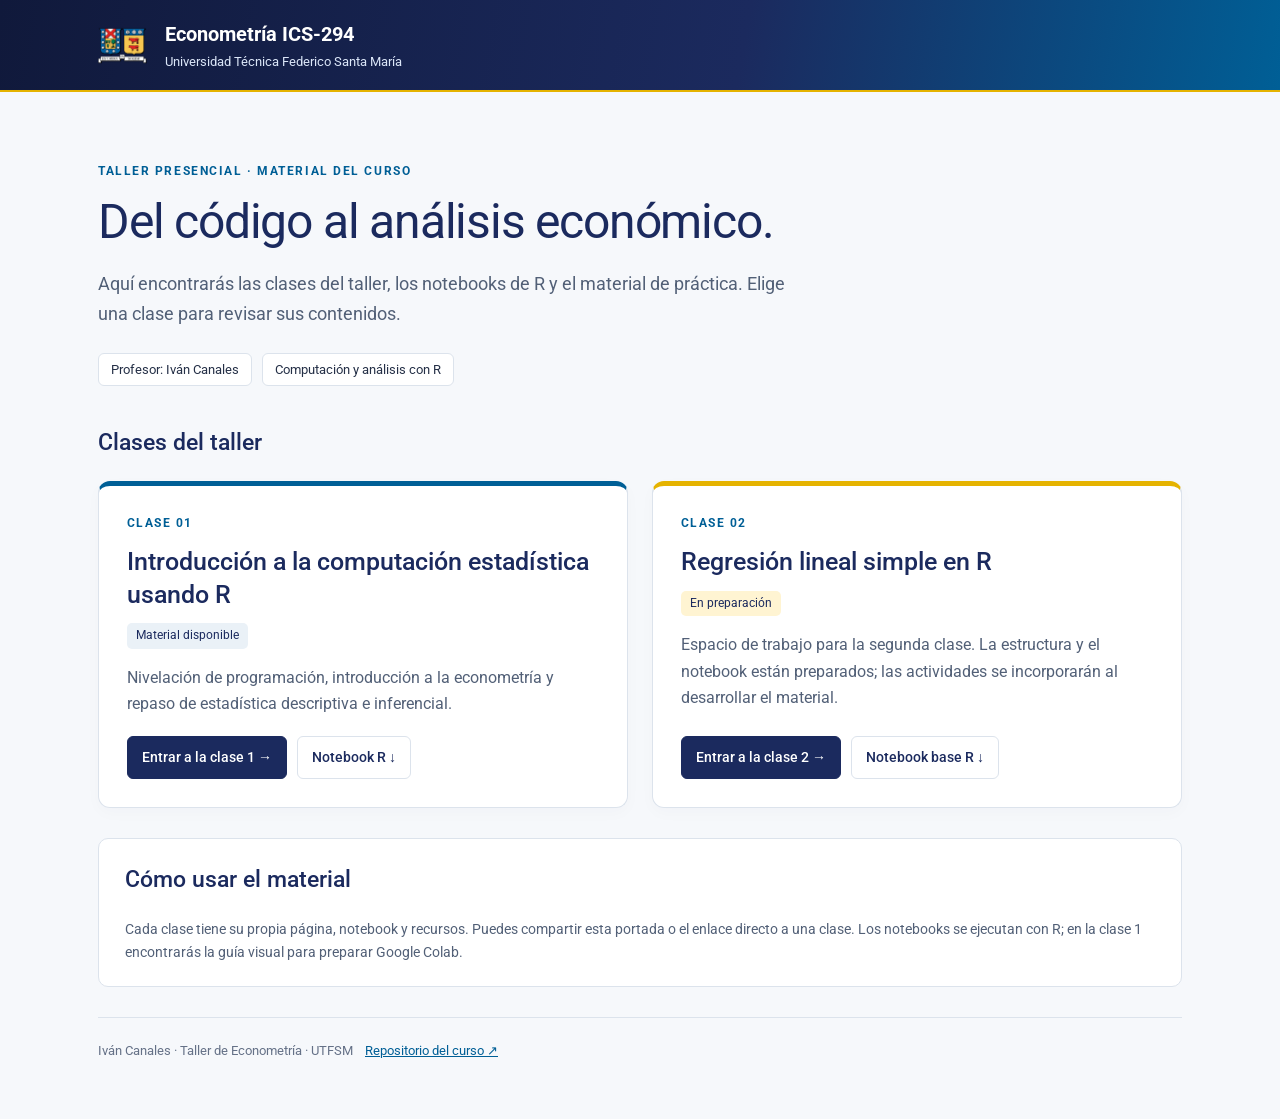
==== commit 9cbf523b: "Organiza el curso con portada y páginas independientes por clase" ====
--- a/index.html
+++ b/index.html
@@ -1,566 +1,27 @@
-<!doctype html><html lang="es"><head><meta charset="utf-8"><meta name="viewport" content="width=device-width, initial-scale=1"><meta name="description" content="Taller presencial de econometría en R: nivelación, datos, estadística descriptiva e intervalos de confianza."><title>Clase 1 · Computación estadística en R · Econometría ICS-294</title><style>
-:root{--ink:#202f62;--accent:#006c9f;--paper:#fff;--muted:#647084;--line:#dce2ea;--wash:#eaf0f6;--bg:#f8fafc}*{box-sizing:border-box}html{scroll-behavior:smooth;scroll-padding-top:110px}body{margin:0;background:var(--bg);color:#242a32;font-family:-apple-system,BlinkMacSystemFont,"Segoe UI",sans-serif;font-size:18px;line-height:1.7}a{color:var(--accent)}button,summary{cursor:pointer}button,a,summary{touch-action:manipulation}button:focus-visible,a:focus-visible,summary:focus-visible{outline:3px solid #d79019;outline-offset:4px}.skip{position:absolute;left:10px;top:-100px}.skip:focus{top:5px;background:white;z-index:20}.topbar{position:sticky;top:0;z-index:5;background:#fff;border-bottom:1px solid var(--line);padding:16px max(24px,calc((100vw - 1180px)/2));display:flex;align-items:center;justify-content:space-between;gap:20px}.brand{font-size:15px;letter-spacing:.03em;color:var(--ink);font-weight:750;text-decoration:none}.topbar button{border:1px solid var(--line);border-radius:8px;background:white;padding:10px 14px;color:var(--ink);font:inherit;font-size:14px}.hero,.content{max-width:1180px;margin:auto;padding:52px 28px}.hero{padding-bottom:26px}.eyebrow{color:var(--accent);font-size:13px;font-weight:800;letter-spacing:.12em;text-transform:uppercase;margin:0 0 12px}h1,h2,h3{color:var(--ink);line-height:1.2}h1{font-size:clamp(36px,5vw,60px);letter-spacing:-.045em;max-width:850px;margin:0 0 22px}h2{font-size:34px;letter-spacing:-.025em}h3{font-size:clamp(23px,2.6vw,32px);margin:0;letter-spacing:-.02em}h4{font-size:16px;color:var(--ink);margin:24px 0 8px}.lead{font-size:21px;max-width:830px;color:#536074}.chips,.downloads,.toc{display:flex;flex-wrap:wrap;gap:10px}.chips span{font-size:13px;border:1px solid var(--line);padding:5px 12px;border-radius:30px;background:#fff;color:var(--ink)}.downloads{margin:24px 0}.downloads a{border-radius:8px;padding:10px 16px;font-size:14px;font-weight:700;border:1px solid var(--line);background:white;text-decoration:none}.downloads a:first-child{background:var(--ink);color:white;border-color:var(--ink)}.toc{padding:18px 0;border-top:1px solid var(--line);border-bottom:1px solid var(--line);margin-top:32px}.toc a{text-decoration:none;font-weight:650;font-size:14px;margin-right:14px}.content{padding-top:0}.brief{background:#fff;border:1px solid var(--line);border-radius:14px;padding:22px 28px;margin:24px 0}.brief h2{font-size:23px}.brief p{margin:8px 0}.brief summary{font-weight:700;color:var(--ink)}.schedule{width:100%;border-collapse:collapse;font-size:15px}.schedule td,.schedule th{text-align:left;border-bottom:1px solid var(--line);padding:10px}.schedule th{color:var(--ink)}.chapter-intro{margin:64px 0 30px}.chapter-intro h2{margin:10px 0 16px}.chapter-intro p:last-child{color:var(--muted)}.slide{background:var(--paper);border:1px solid #e2e5e9;border-left:7px solid var(--accent);border-radius:18px;overflow:hidden;margin:0 0 36px;box-shadow:0 2px 4px #17264b08;scroll-margin-top:100px}.slide-head{background:var(--wash);border-bottom:1px solid #d6dee8;display:flex;align-items:flex-start;justify-content:space-between;gap:25px;padding:27px 34px}.number{color:#71767c;letter-spacing:.09em;font-size:13px;font-weight:800;white-space:nowrap;padding-top:7px}.slide-body{padding:28px 34px 24px}.meta{display:flex;flex-wrap:wrap;gap:8px;font-size:12px;color:var(--muted)}.meta span+span:before{content:"·";margin-right:8px}.question{font-size:24px;color:var(--ink);font-weight:650;line-height:1.4;margin:26px 0}.prompt{padding:14px 18px;background:#f4f8fb;border-radius:8px;border:1px solid #e3ecf2}.prompt strong{color:var(--accent);font-size:13px;text-transform:uppercase;letter-spacing:.05em}.prompt p{margin:4px 0}.data-note,.execution-note{color:var(--muted);font-size:13px}.solution,.check{margin-top:22px;border:1px solid var(--line);border-radius:10px;overflow:hidden}.solution summary,.check summary{padding:13px 18px;background:#f7f9fc;font-weight:700;color:var(--ink);font-size:15px}.solution summary span{float:right}.solution-body{padding:18px}.code-head{display:flex;justify-content:space-between;align-items:center;color:var(--muted);font-size:12px}.copy{background:white;border:1px solid var(--line);border-radius:5px;padding:6px 10px;color:var(--ink)}pre{overflow:auto;padding:20px;background:#15243a;color:#e4effa;border-radius:8px;line-height:1.65;font-size:14px;tab-size:2}code{font-family:ui-monospace,SFMono-Regular,Consolas,monospace}.notice{border-left:3px solid #ce983d;background:#fff9ec;padding:12px 18px}.notice p{margin:4px 0}.check p{padding:0 18px}.anchor{display:inline-block;margin-top:20px;font-size:12px;text-decoration:none;color:var(--muted)}.footer{border-top:1px solid var(--line);padding:35px 0;font-size:14px;color:var(--muted)}.footer a{margin-right:16px}.present-controls{display:none}.presenting .hero,.presenting .brief,.presenting .chapter-intro,.presenting .footer,.presenting .closure{display:none}.presenting .slide{display:none}.presenting .slide.active{display:block;min-height:65vh;margin-top:30px}.presenting .chapter{margin:0}.presenting .content{padding-bottom:90px}.presenting .present-controls{display:flex;position:fixed;bottom:0;left:0;right:0;background:white;padding:14px 24px;border-top:1px solid var(--line);justify-content:center;align-items:center;gap:18px;z-index:10}.present-controls button{font:inherit;font-size:14px;border:1px solid var(--line);border-radius:7px;background:#fff;padding:10px 16px}.counter{font-size:14px;color:var(--ink)}@media(max-width:700px){body{font-size:16px}.hero,.content{padding-left:16px;padding-right:16px}.slide-head{padding:20px;gap:14px;flex-direction:column}.slide-body{padding:20px}.question{font-size:21px}.brief{padding:18px}.number{padding-top:0}pre{font-size:12px}.topbar{padding:12px 16px}.schedule{font-size:13px}.lead{font-size:18px}}@media print{.topbar,.toc,.downloads,.copy,.present-controls,.anchor{display:none!important}.slide{break-inside:avoid;box-shadow:none}.hero,.content{max-width:none;padding:10px}.solution-body{display:block}body{background:white;font-size:12px}.slide-head h3{font-size:20px}}
-</style><link rel="preconnect" href="https://fonts.googleapis.com"><link rel="preconnect" href="https://fonts.gstatic.com" crossorigin><link href="https://fonts.googleapis.com/css2?family=Roboto:wght@300;400;500;600;700&display=swap" rel="stylesheet"><link rel="stylesheet" href="identidad-utfsm.css?v=aa6c36bfe8b1"></head><body><a class="skip" href="#contenido">Saltar al contenido</a><header class="topbar"><div class="header-inner"><a class="brand" href="#inicio"><img src="Logo_UTFSM.png" width="36" height="36" alt="Escudo de la Universidad Técnica Federico Santa María"><span>Econometría ICS-294</span></a><div class="header-actions"><button id="theme-toggle" class="theme-toggle" type="button" aria-label="Cambiar a modo oscuro" aria-pressed="false">◐</button><div class="search-wrap"><label class="search-label" for="class-search"><span aria-hidden="true">⌕</span><input id="class-search" type="search" placeholder="Búsqueda" aria-label="Buscar en las láminas" aria-controls="search-results" autocomplete="off"></label><div id="search-results" role="region" aria-label="Resultados de búsqueda" hidden></div></div><button id="present" type="button" aria-pressed="false">Modo presentación</button></div></div><nav class="header-tabs" aria-label="Navegación principal"><div><a href="#inicio">Home</a><a href="https://hizocar.github.io/econometria-usm/programa/">Programa</a><a href="#agenda">Calendario</a><a href="#inicio" aria-current="page">Clases</a></div></nav></header><div class="page-layout"><aside class="class-sidebar" aria-label="Temario de talleres"><nav><p class="sidebar-title">Clases</p><a class="classes-home" href="#inicio">🏫 Clases</a><a class="current" href="#inicio" aria-current="page">Clase 1: Introducción a la computación estadística usando R</a><a href="#clase-2">Clase 2: Regresión lineal simple en R</a></nav></aside><main id="contenido"><div class="hero" id="inicio"><h1>Clase 1 · Introducción a la computación estadística usando R</h1><div class="session-meta"><span>📅 Lunes · Taller presencial</span><span>⏱️ 18:50 – 21:25</span><span class="tag-gold">Semana 1 · Computación en R y repaso de estadística</span></div><section class="official-info" aria-labelledby="contenido-semana"><h2 id="contenido-semana"><span class="info-icon" aria-hidden="true">i</span> Contenido del taller de la semana</h2><div><p>Acá se desarrolla el taller de la cátedra del día viernes 16, como apoyo al contenido visto por el profesor Sebastián. El taller está a mi cargo, Iván Canales y la idea es que vayamos desarrollando la clase en conjunto.</p><p>Antes de comenzar, una pregunta: ¿qué tan familiarizados están con la programación?</p><p>Primero es necesaria una nivelación en R con vectores, condicionales, ciclos, sucesiones y matrices. <strong>Después:</strong> introducción a la econometría y muestreo, estadística descriptiva e inferencia con datos transversales del libro Wooldridge. Las soluciones aparecen plegadas para que intentes resolver cada actividad primero; el <a href="clase-taller-1.ipynb" download>notebook de R</a> conserva la misma secuencia.</p></div></section><section id="objetivos" class="objectives"><h2>🎯 Objetivos de la sesión</h2><p><strong>Nivelación de computación en R</strong></p><ul><li>Usar sentencias clave como <code>if</code>, <code>else</code>, <code>while</code> y <code>for</code>, para hacer rutinas.</li><li>Crear y modificar <strong>vectores y matrices</strong>, utilizando índices y preasignación.</li></ul><p><strong>Aplicación de la materia de cátedra</strong></p><ul><li>Reconocer datos de <strong>corte transversal</strong> y practicar métodos de muestreo.</li><li>Calcular e interpretar medidas de localización y dispersión, histogramas y gráficos de caja.</li><li>Explorar el <strong>TCL</strong> e intervalos de confianza para medias, proporciones y diferencias de medias mediante simulaciones en R.</li><li>Distinguir una descripción o diferencia estadística de una conclusión <strong>causal</strong>.</li></ul></section><div class="downloads"><a href="clase-taller-1.ipynb" download>Descargar notebook R ↓</a><a href="clase-taller-1.R" download>Script para RStudio ↓</a><a href="guia-docente-taller-1.md">Guía docente ↗</a></div></div><div class="content"><section class="brief agenda" id="agenda"><h2>🗓️ Agenda del taller (18:50 – 21:25)</h2><p>140 minutos efectivos de trabajo y una pausa de 15 minutos.</p><table class="schedule"><thead><tr><th>Hora</th><th>Bloque</th></tr></thead><tbody><tr><td>18:50–18:55</td><td>Diagnóstico y apertura</td></tr><tr><td>18:55–19:35</td><td>Nivelación en R</td></tr><tr><td>19:35–20:00</td><td>Introducción a la econometría</td></tr><tr><td>20:00–20:15</td><td>Pausa</td></tr><tr><td>20:15–20:40</td><td>Estadística descriptiva</td></tr><tr><td>20:40–21:15</td><td>Estadística inferencial</td></tr><tr><td>21:15–21:25</td><td>Autoevaluación y cierre</td></tr></tbody></table></section><details class="brief"><summary>Preparación, datos y límites de interpretación</summary><p>Descarga el proyecto completo desde el repositorio para conservar <code>datos/wage1.csv</code> junto al notebook. Usa RStudio con el script o Jupyter con kernel R (IRkernel). Las instrucciones de instalación y el diccionario están en la <a href="guia-actividades-taller-1.md">guía completa</a>.</p><p>La base wage1 contiene 526 registros de la CPS estadounidense de 1976. Los salarios se expresan en USD por hora de ese período. No son sueldos chilenos actuales. Los ejemplos son actividades propias con datos asociados a Wooldridge; no ejercicios transcritos del libro.</p><p>Para practicar inferencia tratamos la distribución empírica completa como una población didáctica conocida. Los submuestreos no reproducen el diseño original de la encuesta. Las comparaciones no identifican efectos causales.</p><p><strong>Validación pendiente:</strong> no se ha ejecutado R en el entorno de elaboración. Ejecuta el notebook con kernel R antes de usarlo en clase. Esta página muestra código, no lo ejecuta.</p></details><section class="chapter" id="NIV" aria-labelledby="heading-NIV"><div class="chapter-intro"><p class="eyebrow">Antes de comenzar</p><h2 id="heading-NIV">Nivelación de computación en R</h2><p>Objetos, decisiones y ciclos para construir tus primeras instrucciones.</p></div><section class="brief colab-preparation" id="preparar-colab" aria-labelledby="titulo-preparar-colab">
-<style>.colab-preparation .colab-steps{display:grid;grid-template-columns:repeat(2,minmax(0,1fr));gap:1.5rem}.colab-preparation .colab-step{margin:0;padding:1rem;border:1px solid #dce3ec;border-radius:12px;background:#f7f9fc}.colab-preparation .colab-wide{grid-column:1/-1}.colab-preparation h4{margin-top:0;color:#1b2a5e}.colab-preparation img{display:block;width:auto;max-width:100%;height:auto;max-height:420px;margin:1rem auto 0;border-radius:8px}.colab-preparation .colab-wide img{width:100%;max-height:none}.colab-preparation a:focus-visible{outline:3px solid #e5b300;outline-offset:4px}@media(max-width:640px){.colab-preparation .colab-steps{grid-template-columns:1fr}}</style>
-<h3 id="titulo-preparar-colab">Antes de programar: prepara Google Colaboratory</h3>
-<p>Antes de comenzar el taller, debes poder acceder a <strong>Google Colaboratory (Colab)</strong> con tu cuenta de Google. Lo utilizaremos para abrir y ejecutar el notebook desde el navegador. Comprueba que esté disponible en las opciones de Google Drive; si todavía no aparece, conéctalo siguiendo estos pasos.</p>
-<div class="colab-steps"><figure class="colab-step" id="colab-paso-1"><figcaption><h4>1. Abre Google Drive</h4><p>Inicia sesión con tu cuenta de Google. Abre el menú de aplicaciones y selecciona Drive.</p></figcaption><a href="colab-1.png" target="_blank" rel="noopener" aria-label="Ampliar imagen del paso 1"><img src="colab-1.png" alt="Menú de aplicaciones de Google con el acceso a Drive." width="734" height="1238" loading="lazy"></a></figure><figure class="colab-step" id="colab-paso-2"><figcaption><h4>2. Busca las aplicaciones disponibles</h4><p>Si todavía no tienes Colaboratory conectado, en Drive selecciona Nuevo → Más → Conectar más aplicaciones. También puedes abrir Más apps de Google Workspace Marketplace desde el menú de aplicaciones, como muestra esta imagen.</p></figcaption><a href="colab-2.png" target="_blank" rel="noopener" aria-label="Ampliar imagen del paso 2"><img src="colab-2.png" alt="Menú de Google con Más apps de Google Workspace Marketplace resaltado." width="658" height="1078" loading="lazy"></a></figure><figure class="colab-step colab-wide" id="colab-paso-3"><figcaption><h4>3. Conecta Google Colaboratory</h4><p>Busca Google Colab o Colaboratory y elige la aplicación Colaboratory, del equipo Colaboratory team. Pulsa Instalar y sigue los pasos de conexión a tu cuenta.</p></figcaption><a href="colab-3.png" target="_blank" rel="noopener" aria-label="Ampliar imagen del paso 3"><img src="colab-3.png" alt="Resultados de Marketplace con la aplicación oficial Colaboratory y su botón Instalar resaltados." width="1846" height="1048" loading="lazy"></a></figure><figure class="colab-step colab-wide" id="colab-paso-4"><figcaption><h4>4. Comprueba el acceso desde Drive</h4><p>Vuelve a Drive: en Nuevo → Más debe aparecer Google Colaboratory. Si ya lo tienes disponible, puedes omitir la instalación y comenzar directamente.</p></figcaption><a href="colab-4.png" target="_blank" rel="noopener" aria-label="Ampliar imagen del paso 4"><img src="colab-4.png" alt="Menú Más de Google Drive con Google Colaboratory señalado con una flecha." width="1284" height="482" loading="lazy"></a></figure><figure class="colab-step colab-wide" id="colab-paso-5"><figcaption><h4>5. Abre la configuración del entorno</h4><p>Con el notebook abierto en Colab, ve a Entorno de ejecución → Cambiar tipo de entorno de ejecución. Allí puedes seleccionar el lenguaje que ejecutará las celdas.</p></figcaption><a href="colab-5.png" target="_blank" rel="noopener" aria-label="Ampliar imagen del paso 5"><img src="colab-5.png" alt="Menú Entorno de ejecución de Colab con Cambiar tipo de entorno de ejecución señalado." width="922" height="1092" loading="lazy"></a></figure><figure class="colab-step colab-wide" id="colab-paso-6"><figcaption><h4>6. Selecciona R y guarda</h4><p>En Tipo de entorno de ejecución, selecciona R y pulsa Guardar. Para este taller ejecutaremos R directamente: no necesitas %load_ext rpy2.ipython ni escribir %%R al inicio de cada celda. Si ya aparece R, conserva esa selección.</p></figcaption><a href="colab-6.png" target="_blank" rel="noopener" aria-label="Ampliar imagen del paso 6"><img src="colab-6.png" alt="Ventana de configuración de Colab con R seleccionado y el botón Guardar visible." width="1112" height="1182" loading="lazy"></a></figure></div>
-<p>Puedes pulsar cada imagen para verla en tamaño completo. Después, descarga el <a href="clase-taller-1.ipynb" download>notebook del taller</a> y ábrelo desde <a href="https://colab.research.google.com/">Google Colab</a> mediante Archivo → Subir notebook. El archivo del curso está preparado para trabajar directamente en R.</p>
-<p class="data-note">Aplicación oficial: <a href="https://workspace.google.com/marketplace/app/colaboratory/1014160490159">Colaboratory en Google Workspace Marketplace</a>.</p></section><article class="slide" id="NIV-01" data-title="Escribe tu nombre" aria-labelledby="title-NIV-01">
-<header class="slide-head"><h3 id="title-NIV-01"><button class="slide-toggle" type="button" aria-expanded="false" aria-controls="body-NIV-01"><span class="slide-chevron" aria-hidden="true">▶</span><span>Escribe tu nombre</span></button></h3><span class="number">LÁMINA 01</span></header>
-<div class="slide-body" hidden id="body-NIV-01"><div class="meta"><span>Nivelación</span><span>Presencial</span><span>NIV-01</span></div>
-<p class="question">Vamos a hacer un ejercicio muy elemental, para que vayamos partiendo desde el inicio para terminar en algo mucho más avanzado.</p><div class="prompt"><strong>Antes de ejecutar</strong><p>¿Qué crees que aparecerá en la consola al ejecutar print(&quot;tu nombre&quot;)?</p></div>
-<h4>En R · Tu turno</h4><p>Reemplaza tu nombre por tu propio nombre, conservando las comillas, y ejecuta la instrucción.</p>
-<p class="data-note">Ejercicio de programación con objetos artificiales.</p>
-<details class="solution"><summary>Ver código y solución <span aria-hidden="true">＋</span></summary>
-<div class="solution-body"><div class="code-head"><span>R</span><button type="button" class="copy" aria-label="Copiar código de NIV-01">Copiar código</button></div><pre><code>print(&quot;tu nombre&quot;)</code></pre>
-<h4>Cómo leer el resultado</h4><p>print() muestra el texto entre comillas en la consola. Al reemplazarlo por tu nombre, R imprimirá ese nombre.</p><aside class="notice"><strong>Un error frecuente</strong><p>Escribir el nombre sin comillas: R intentará interpretarlo como un objeto.</p></aside>
-<p class="execution-note">Código preparado para ejecutar en el notebook de R. Esta página no ejecuta R ni muestra salidas verificadas.</p></div></details>
-<details class="check"><summary>Comprueba lo aprendido</summary><div class="solution-body"><p>¿Qué debes cambiar para mostrar otro nombre? El texto que está dentro de las comillas.</p></div></details>
-<a class="anchor" href="#NIV-01">Enlace a esta lámina ↗</a></div></article><article class="slide" id="NIV-ASIG" data-title="Asignación de valores" aria-labelledby="title-NIV-ASIG">
-<header class="slide-head"><h3 id="title-NIV-ASIG"><button class="slide-toggle" type="button" aria-expanded="false" aria-controls="body-NIV-ASIG"><span class="slide-chevron" aria-hidden="true">▶</span><span>Asignación de valores</span></button></h3><span class="number">LÁMINA 02</span></header>
-<div class="slide-body" hidden id="body-NIV-ASIG"><div class="meta"><span>Nivelación</span><span>Presencial</span><span>NIV-ASIG</span></div>
-<p class="question">¿Cómo damos un nombre a un valor y lo usamos en un cálculo?</p><div class="prompt"><strong>Antes de ejecutar</strong><p>Con x = 2 e y = 5, ¿cuánto valdrán z y w? ¿Qué mostrará cada print?</p></div>
-<h4>En R · Tu turno</h4><p>Ejecuta las instrucciones una a una. Después consulta z con print(z).</p>
-<p class="data-note">Ejercicio de programación con objetos artificiales.</p>
-<details class="solution"><summary>Ver código y solución <span aria-hidden="true">＋</span></summary>
-<div class="solution-body"><div class="code-head"><span>R</span><button type="button" class="copy" aria-label="Copiar código de NIV-ASIG">Copiar código</button></div><pre><code>x &lt;- 2
-y &lt;- 5
-z &lt;- x - y
-w &lt;- abs(x - y)
-print(x)
-print(w)</code></pre>
-<h4>Cómo leer el resultado</h4><p>La flecha &lt;- asigna el resultado de la derecha al nombre de la izquierda. x recibe 2 e y recibe 5. z recibe x - y = -3. abs() calcula el valor absoluto: w recibe 3. print(x) muestra 2 y print(w) muestra 3. z queda guardado, aunque no se imprime en estas instrucciones. Si cambias x o y, debes ejecutar de nuevo las asignaciones de z y w para recalcularlos.</p><p><strong>Los valores quedan asignados mientras la sesión siga activa. En R de escritorio se conservan hasta que los reasignes, los elimines o cierres o reinicies la sesión. En Google Colab ocurre lo mismo mientras el entorno de ejecución permanezca activo: se pierden al reiniciarlo o eliminarlo, no necesariamente por una desconexión temporal.</strong></p><aside class="notice"><strong>Un error frecuente</strong><p>Invertir la flecha o creer que z se recalcula automáticamente al cambiar x. En la expresión de la derecha, x e y deben estar definidos previamente.</p></aside>
-<p class="execution-note">Código preparado para ejecutar en el notebook de R. Esta página no ejecuta R ni muestra salidas verificadas.</p></div></details>
-<details class="check"><summary>Comprueba lo aprendido</summary><div class="solution-body"><p>¿Cuánto valen z y w? -3 y 3. Si ejecutas solo x &lt;- 10, ¿cambia z? No; debes volver a ejecutar z &lt;- x - y.</p></div></details>
-<a class="anchor" href="#NIV-ASIG">Enlace a esta lámina ↗</a></div></article><article class="slide" id="NIV-03" data-title="Condicionales: if, else y operadores lógicos" aria-labelledby="title-NIV-03">
-<header class="slide-head"><h3 id="title-NIV-03"><button class="slide-toggle" type="button" aria-expanded="false" aria-controls="body-NIV-03"><span class="slide-chevron" aria-hidden="true">▶</span><span>Condicionales: if, else y operadores lógicos</span></button></h3><span class="number">LÁMINA 03</span></header>
-<div class="slide-body" hidden id="body-NIV-03"><div class="meta"><span>Nivelación</span><span>Presencial</span><span>NIV-03</span></div>
-<p class="question">¿Cómo elegimos una acción según una condición?</p><div class="prompt"><strong>Antes de ejecutar</strong><p>¿Qué mensaje produce valor = 8?</p></div>
-<h4>En R · Tu turno</h4><p>Prueba con 3 y con 8; selecciona además todos los valores mayores que 4 del vector de ejemplo.</p>
-<p class="data-note">Ejercicio de programación con objetos artificiales.</p>
-<details class="solution"><summary>Ver código y solución <span aria-hidden="true">＋</span></summary>
-<div class="solution-body"><div class="code-head"><span>R</span><button type="button" class="copy" aria-label="Copiar código de NIV-03">Copiar código</button></div><pre><code>v &lt;- c(2, 7, 9)  # Valores del ejemplo, definidos antes de usarlos.
-valor &lt;- 8
-if (valor &gt; 4) {
-  mensaje &lt;- &quot;Supera el umbral&quot;
-} else {
-  mensaje &lt;- &quot;No supera el umbral&quot;
-}
-print(mensaje)
-print(v[v &gt; 4])</code></pre>
-<h4>Cómo leer el resultado</h4><p>if elige un camino con una condición única. La selección lógica trabaja con varias posiciones. Usa &amp; y | para condiciones por elemento, &amp;&amp; y || para condiciones escalares.</p><aside class="notice"><strong>Un error frecuente</strong><p>Escribir if(v &gt; 4), con una condición por cada elemento.</p></aside>
-<p class="execution-note">Código preparado para ejecutar en el notebook de R. Esta página no ejecuta R ni muestra salidas verificadas.</p></div></details>
-<details class="check"><summary>Comprueba lo aprendido</summary><div class="solution-body"><p>¿valor &gt; 4 es una asignación? No, es una comparación.</p></div></details>
-<a class="anchor" href="#NIV-03">Enlace a esta lámina ↗</a></div></article><article class="slide" id="NIV-06" data-title="Ciclos while y condiciones de término" aria-labelledby="title-NIV-06">
-<header class="slide-head"><h3 id="title-NIV-06"><button class="slide-toggle" type="button" aria-expanded="false" aria-controls="body-NIV-06"><span class="slide-chevron" aria-hidden="true">▶</span><span>Ciclos while y condiciones de término</span></button></h3><span class="number">LÁMINA 04</span></header>
-<div class="slide-body" hidden id="body-NIV-06"><div class="meta"><span>Nivelación</span><span>Presencial</span><span>NIV-06</span></div>
-<p class="question">Primera parte: while. Iteraciones y loops</p><figure class="vector-demo staircase-demo" aria-labelledby="stair-caption">
-<figcaption id="stair-caption"><strong>Repetir el recorrido hasta encontrar la salida</strong><span>La persona baja dos veces: al terminar la primera vuelve arriba; al terminar la segunda aparece la salida.</span></figcaption>
-<svg class="stair-scene" viewBox="0 0 560 370" role="img" aria-labelledby="stair-title stair-description">
-<title id="stair-title">Dos descensos por una escalera</title><desc id="stair-description">Una persona baja seis escalones, desaparece al llegar abajo y reaparece arriba. Baja una segunda vez y se detiene junto a un letrero que dice salida.</desc>
-<rect x="1" y="1" width="558" height="368" rx="12" fill="#f5f7fc"/>
-<path d="M60 100 H130 V135 H175 V170 H220 V205 H265 V240 H310 V275 H355 V310 H510 V335 H60 Z" fill="#e7ecf5"/>
-<path d="M60 100 H130 V135 H175 V170 H220 V205 H265 V240 H310 V275 H355 V310 H510" fill="none" stroke="#1b2a5e" stroke-width="3" stroke-linejoin="round"/>
-<text x="24" y="35" class="stair-label-first stair-animated">Recorrido 1 de 2</text><text x="24" y="35" class="stair-label-second stair-animated">Recorrido 2 de 2</text>
-<g class="stair-person stair-animated" aria-hidden="true">
-<circle cx="0" cy="-56" r="11" fill="#e9b48c"/><path d="M-11 -58 Q-8 -75 4 -68 Q13 -67 11 -56 L5 -61 L-8 -58 Z" fill="#10193b"/>
-<path d="M-7 -42 L8 -42 L12 -23 L-6 -23 Z" fill="#1b2a5e"/>
-<path d="M-4 -38 L-13 -26 L-19 -22 M6 -38 L16 -29 L24 -29" fill="none" stroke="#e9b48c" stroke-width="6" stroke-linecap="round"/>
-<path d="M-3 -23 L-8 -12 L-14 -1 M7 -23 L16 -13 L25 -8" fill="none" stroke="#005f96" stroke-width="7" stroke-linecap="round"/>
-<path d="M-16 0 H-7 M23 -7 H31" stroke="#10193b" stroke-width="5" stroke-linecap="round"/>
-</g>
-<g class="stair-exit stair-animated"><rect x="416" y="242" width="112" height="45" rx="6" fill="#1b2a5e"/><text x="472" y="271" text-anchor="middle" fill="white" font-size="23" font-weight="700">salida</text><path d="M472 287 V310" stroke="#1b2a5e" stroke-width="4"/></g>
-</svg><div class="vector-controls"><button type="button" class="vector-pause" aria-pressed="false">Pausar animación</button><button type="button" class="vector-replay">Reiniciar</button></div>
-<p class="vector-note">Cada recorrido representa una repetición. Al finalizar el segundo se alcanza la condición de salida y la escena se detiene. Reinicia para observar los dos descensos otra vez.</p></figure><div class="prompt"><strong>Antes de ejecutar</strong><p>¿Se detendrá antes de 20 pasos?</p></div>
-<h4>En R · Tu turno</h4><p>Parte en 1 y multiplica el valor por 2 en cada iteración, hasta alcanzar 100. Conserva los valores de cada paso.</p>
-<p class="data-note">Ejercicio de programación con objetos artificiales.</p>
-<details class="solution"><summary>Ver código y solución <span aria-hidden="true">＋</span></summary>
-<div class="solution-body"><div class="code-head"><span>R</span><button type="button" class="copy" aria-label="Copiar código de NIV-06">Copiar código</button></div><pre><code>valor &lt;- 1
-paso &lt;- 0
-max_pasos &lt;- 20
-trayectoria &lt;- numeric(max_pasos + 1)
-trayectoria[1] &lt;- valor
-while (valor &lt; 100 &amp;&amp; paso &lt; max_pasos) {
-  valor &lt;- 2 * valor
-  paso &lt;- paso + 1
-  trayectoria[paso + 1] &lt;- valor
-}
-print(trayectoria[seq_len(paso + 1)])
-print(c(pasos = paso, valor = valor))</code></pre>
-<h4>Cómo leer el resultado</h4><p>while evalúa su condición antes de cada repetición: seguimos si valor &lt; 100 y paso &lt; max_pasos. En cada iteración se multiplica el valor por 2 y se actualiza el contador paso. Se llega a 128 después de siete iteraciones y la condición valor &lt; 100 deja de cumplirse. El límite de 20 pasos evita que el ciclo continúe indefinidamente si la condición se plantea mal. Si la condición inicial es falsa, el cuerpo no se ejecuta.</p><aside class="notice"><strong>Un error frecuente</strong><p>No actualizar valor o paso.</p></aside>
-<p class="execution-note">Código preparado para ejecutar en el notebook de R. Esta página no ejecuta R ni muestra salidas verificadas.</p></div></details>
-<details class="check"><summary>Comprueba lo aprendido</summary><div class="solution-body"><p>¿Qué ocurre si max_pasos es 3? Termina por el límite, sin llegar a 100.</p></div></details>
-<a class="anchor" href="#NIV-06">Enlace a esta lámina ↗</a></div></article><article class="slide" id="NIV-FOR" data-title="Ciclos for y condiciones de término" aria-labelledby="title-NIV-FOR">
-<header class="slide-head"><h3 id="title-NIV-FOR"><button class="slide-toggle" type="button" aria-expanded="false" aria-controls="body-NIV-FOR"><span class="slide-chevron" aria-hidden="true">▶</span><span>Ciclos for y condiciones de término</span></button></h3><span class="number">LÁMINA 05</span></header>
-<div class="slide-body" hidden id="body-NIV-FOR"><div class="meta"><span>Nivelación</span><span>Presencial</span><span>NIV-FOR</span></div>
-<p class="question">Segunda parte: for. ¿Cómo repetimos el cálculo con un límite de pasos?</p><div class="prompt"><strong>Antes de ejecutar</strong><p>¿Cuándo terminará: al agotar los 20 pasos o al alcanzar 100?</p></div>
-<h4>En R · Tu turno</h4><p>Ejecuta la versión con for. Compara su trayectoria con la del while y prueba max_pasos &lt;- 3.</p>
-<p class="data-note">Ejercicio de programación con objetos artificiales.</p>
-<details class="solution"><summary>Ver código y solución <span aria-hidden="true">＋</span></summary>
-<div class="solution-body"><div class="code-head"><span>R</span><button type="button" class="copy" aria-label="Copiar código de NIV-FOR">Copiar código</button></div><pre><code>valor &lt;- 1
-max_pasos &lt;- 20
-trayectoria &lt;- numeric(max_pasos + 1)
-trayectoria[1] &lt;- valor
-for (paso in seq_len(max_pasos)) {
-  valor &lt;- 2 * valor
-  trayectoria[paso + 1] &lt;- valor
-  if (valor &gt;= 100) {
-    break
-  }
-}
-print(trayectoria[seq_len(paso + 1)])
-print(c(pasos = paso, valor = valor))</code></pre>
-<h4>Cómo leer el resultado</h4><p>for recorre los pasos de seq_len(max_pasos). Termina al agotar esa secuencia o antes si ejecuta break. Aquí el if detecta valor &gt;= 100 y break sale del ciclo en el paso 7, con valor 128; la trayectoria coincide con la del while. Si max_pasos es 3, se agota la secuencia con valor 8. En este ejemplo max_pasos debe ser un entero positivo; paso recibe automáticamente cada índice, sin escribir paso &lt;- paso + 1.</p><h4>Diferencia entre while y for</h4><p>while repite instrucciones mientras una condición sea verdadera; el número de repeticiones depende de cuándo deje de cumplirse. for recorre una secuencia de valores, uno por iteración. En este ejemplo, for puede terminar antes de agotar la secuencia porque if detecta que se alcanzó 100 y break sale del ciclo. Ambos producen la misma trayectoria, pero expresan el control de la repetición de distinta forma.</p><aside class="notice"><strong>Un error frecuente</strong><p>Confundir el recorrido de for con una prueba automática de valor &lt; 100: esa condición de salida anticipada se expresa con if y break. No usar paso después de un ciclo vacío sin inicializarlo.</p></aside>
-<p class="execution-note">Código preparado para ejecutar en el notebook de R. Esta página no ejecuta R ni muestra salidas verificadas.</p></div></details>
-<details class="check"><summary>Comprueba lo aprendido</summary><div class="solution-body"><p>¿Qué ocurre si eliminas if y break? Se ejecutan los 20 pasos. ¿Qué ocurre con max_pasos &lt;- 3? Termina por agotar los pasos, sin alcanzar 100.</p></div></details>
-<a class="anchor" href="#NIV-FOR">Enlace a esta lámina ↗</a></div></article><article class="slide" id="NIV-05" data-title="Sucesión geométrica: 1, 2, 4, 8, 16…" aria-labelledby="title-NIV-05">
-<header class="slide-head"><h3 id="title-NIV-05"><button class="slide-toggle" type="button" aria-expanded="false" aria-controls="body-NIV-05"><span class="slide-chevron" aria-hidden="true">▶</span><span>Sucesión geométrica: 1, 2, 4, 8, 16…</span></button></h3><span class="number">LÁMINA 06</span></header>
-<div class="slide-body" hidden id="body-NIV-05"><div class="meta"><span>Nivelación</span><span>Presencial</span><span>NIV-05</span></div>
-<p class="question">¿Cómo construimos la sucesión 1, 2, 4, 8, 16…?</p><div class="prompt"><strong>Antes de ejecutar</strong><p>Observa la sucesión 1, 2, 4, 8, 16… ¿Cuál es el siguiente número?</p></div>
-<h4>En R · Tu turno</h4><p>Genera los seis primeros términos de la sucesión 1, 2, 4, 8, 16… Multiplica cada término por 2 para obtener el siguiente.</p>
-<p class="data-note">Ejercicio de programación con objetos artificiales.</p>
-<details class="solution"><summary>Ver código y solución <span aria-hidden="true">＋</span></summary>
-<div class="solution-body"><div class="code-head"><span>R</span><button type="button" class="copy" aria-label="Copiar código de NIV-05">Copiar código</button></div><pre><code>sucesion &lt;- numeric(6)
-sucesion[1] &lt;- 1
-for (i in 2:6) {
-  sucesion[i] &lt;- 2 * sucesion[i - 1]
-}
-print(sucesion)</code></pre>
-<h4>Cómo leer el resultado</h4><p>El resultado es 1, 2, 4, 8, 16, 32. Cada término es el anterior multiplicado por 2: por eso es una sucesión geométrica de razón 2. Primero asignamos el valor 1 a la primera posición; el ciclo calcula las cinco posiciones restantes.</p><aside class="notice"><strong>Un error frecuente</strong><p>Empezar el ciclo en la posición 1 y tratar de leer la posición 0. En R los índices comienzan en 1.</p></aside>
-<p class="execution-note">Código preparado para ejecutar en el notebook de R. Esta página no ejecuta R ni muestra salidas verificadas.</p></div></details>
-<details class="check"><summary>Comprueba lo aprendido</summary><div class="solution-body"><p>¿Qué número sigue después de 32? 64, porque 32 × 2 = 64.</p></div></details>
-<a class="anchor" href="#NIV-05">Enlace a esta lámina ↗</a></div></article><span id="NIV-04" aria-hidden="true"></span><article class="slide" id="NIV-02" data-title="Vectores: creación, selección, modificación y llenado con for" aria-labelledby="title-NIV-02">
-<header class="slide-head"><h3 id="title-NIV-02"><button class="slide-toggle" type="button" aria-expanded="false" aria-controls="body-NIV-02"><span class="slide-chevron" aria-hidden="true">▶</span><span>Vectores: creación, selección, modificación y llenado con for</span></button></h3><span class="number">LÁMINA 07</span></header>
-<div class="slide-body" hidden id="body-NIV-02"><div class="meta"><span>Nivelación</span><span>Presencial</span><span>NIV-02</span></div>
-<p class="question">¿Cómo reservamos un vector y modificamos solo algunas posiciones?</p><figure class="vector-demo" aria-labelledby="vector-caption">
-<figcaption id="vector-caption"><strong>Un vector, posición a posición</strong><span>Los puntos aparecen en orden: de izquierda a derecha y de arriba abajo.</span></figcaption>
-<div class="vector-figures" role="img" aria-label="A es una fila de seis casillas. Su transpuesta A T es una columna de seis casillas. Ambas se llenan en el mismo orden con puntos azules.">
-<div class="vector-equation vector-horizontal"><span class="vector-symbol">A =</span><div class="vector-grid"><span class="vector-cell"><span class="vector-dot" aria-hidden="true"></span></span><span class="vector-cell"><span class="vector-dot" aria-hidden="true"></span></span><span class="vector-cell"><span class="vector-dot" aria-hidden="true"></span></span><span class="vector-cell"><span class="vector-dot" aria-hidden="true"></span></span><span class="vector-cell"><span class="vector-dot" aria-hidden="true"></span></span><span class="vector-cell"><span class="vector-dot" aria-hidden="true"></span></span></div></div>
-<div class="vector-equation vector-vertical"><span class="vector-symbol">A<sup>T</sup> =</span><div class="vector-grid"><span class="vector-cell"><span class="vector-dot" aria-hidden="true"></span></span><span class="vector-cell"><span class="vector-dot" aria-hidden="true"></span></span><span class="vector-cell"><span class="vector-dot" aria-hidden="true"></span></span><span class="vector-cell"><span class="vector-dot" aria-hidden="true"></span></span><span class="vector-cell"><span class="vector-dot" aria-hidden="true"></span></span><span class="vector-cell"><span class="vector-dot" aria-hidden="true"></span></span></div></div>
-</div><div class="vector-controls"><button type="button" class="vector-pause" aria-pressed="false">Pausar animación</button><button type="button" class="vector-replay">Reiniciar</button></div>
-<p class="vector-note">Cada casilla representa una posición. La transposición cambia la orientación y conserva el orden de los elementos. En R, un vector simple no tiene dimensión de fila o columna; aquí usamos ambas orientaciones como representación visual.</p></figure>
-<h4>En R · Tu turno</h4><p>Crea un vector de largo 20, solo con valores 0, pero con un −1 en las posiciones impares.</p>
-<p class="data-note">Ejercicio de programación con objetos artificiales.</p>
-<details class="solution"><summary>Ver código y solución <span aria-hidden="true">＋</span></summary>
-<div class="solution-body"><div class="code-head"><span>R</span><button type="button" class="copy" aria-label="Copiar código de NIV-02">Copiar código</button></div><pre><code>v &lt;- numeric(20)
-for (i in 1:20) {
-  if (i %% 2 != 0) {
-    v[i] &lt;- -1
-  }
-}
-print(v)</code></pre>
-<h4>Cómo leer el resultado</h4><p>El vector alterna −1, 0, −1, 0 hasta completar 20 posiciones. numeric(20) reserva un vector de veinte ceros. El ciclo recorre sus posiciones y la condición i %% 2 != 0 identifica los índices impares. Solo esas posiciones cambian a −1: quedan diez valores −1 y diez ceros.</p><aside class="notice"><strong>Un error frecuente</strong><p>Confundir el valor guardado con su posición. La condición se aplica al índice i, no al contenido v[i].</p></aside>
-<p class="execution-note">Código preparado para ejecutar en el notebook de R. Esta página no ejecuta R ni muestra salidas verificadas.</p></div></details>
-<details class="check"><summary>Comprueba lo aprendido</summary><div class="solution-body"><p>Trabaja sobre el vector anterior: reemplaza cada 0 por el número de su posición y conserva los valores −1.</p><p>Intenta resolverlo antes de abrir la solución.</p><details class="solution"><summary>Ver solución del ejercicio</summary><div class="solution-body"><pre><code>for (i in seq_along(v)) {
-  if (v[i] == 0) {
-    v[i] &lt;- i
-  }
-}
-print(v)</code></pre><p>El resultado alterna −1, 2, −1, 4, −1, 6 y continúa hasta −1, 20. Las posiciones impares conservan −1; cada posición par contiene su propio índice.</p></div></details></div></details>
-<a class="anchor" href="#NIV-02">Enlace a esta lámina ↗</a></div></article><article class="slide" id="NIV-07" data-title="Matrices y ciclos anidados" aria-labelledby="title-NIV-07">
-<header class="slide-head"><h3 id="title-NIV-07"><button class="slide-toggle" type="button" aria-expanded="false" aria-controls="body-NIV-07"><span class="slide-chevron" aria-hidden="true">▶</span><span>Matrices y ciclos anidados</span></button></h3><span class="number">LÁMINA 08</span></header>
-<div class="slide-body" hidden id="body-NIV-07"><div class="meta"><span>Nivelación</span><span>Presencial</span><span>NIV-07</span></div>
-<p class="question">¿Cómo guardamos resultados por filas y columnas?</p><figure class="vector-demo matrix-demo" aria-labelledby="matrix-caption">
-<figcaption id="matrix-caption"><strong>Una matriz y su transpuesta, posición a posición</strong><span>A tiene 6 filas y 4 columnas; A<sup>T</sup> tiene 4 filas y 6 columnas.</span></figcaption>
-<div class="matrix-figures" role="img" aria-label="Matriz A de seis filas por cuatro columnas y su transpuesta de cuatro filas por seis columnas. Cada punto de A en la fila i, columna j aparece al mismo tiempo en la fila j, columna i de la transpuesta.">
-<div class="matrix-equation"><span class="vector-symbol">A =</span><div><div class="matrix-grid" style="--matrix-columns:4"><span class="matrix-cell" title="Fila 1, columna 1"><span class="matrix-dot matrix-step-1" data-step="1" aria-hidden="true"></span></span><span class="matrix-cell" title="Fila 1, columna 2"><span class="matrix-dot matrix-step-2" data-step="2" aria-hidden="true"></span></span><span class="matrix-cell" title="Fila 1, columna 3"><span class="matrix-dot matrix-step-3" data-step="3" aria-hidden="true"></span></span><span class="matrix-cell" title="Fila 1, columna 4"><span class="matrix-dot matrix-step-4" data-step="4" aria-hidden="true"></span></span><span class="matrix-cell" title="Fila 2, columna 1"><span class="matrix-dot matrix-step-5" data-step="5" aria-hidden="true"></span></span><span class="matrix-cell" title="Fila 2, columna 2"><span class="matrix-dot matrix-step-6" data-step="6" aria-hidden="true"></span></span><span class="matrix-cell" title="Fila 2, columna 3"><span class="matrix-dot matrix-step-7" data-step="7" aria-hidden="true"></span></span><span class="matrix-cell" title="Fila 2, columna 4"><span class="matrix-dot matrix-step-8" data-step="8" aria-hidden="true"></span></span><span class="matrix-cell" title="Fila 3, columna 1"><span class="matrix-dot matrix-step-9" data-step="9" aria-hidden="true"></span></span><span class="matrix-cell" title="Fila 3, columna 2"><span class="matrix-dot matrix-step-10" data-step="10" aria-hidden="true"></span></span><span class="matrix-cell" title="Fila 3, columna 3"><span class="matrix-dot matrix-step-11" data-step="11" aria-hidden="true"></span></span><span class="matrix-cell" title="Fila 3, columna 4"><span class="matrix-dot matrix-step-12" data-step="12" aria-hidden="true"></span></span><span class="matrix-cell" title="Fila 4, columna 1"><span class="matrix-dot matrix-step-13" data-step="13" aria-hidden="true"></span></span><span class="matrix-cell" title="Fila 4, columna 2"><span class="matrix-dot matrix-step-14" data-step="14" aria-hidden="true"></span></span><span class="matrix-cell" title="Fila 4, columna 3"><span class="matrix-dot matrix-step-15" data-step="15" aria-hidden="true"></span></span><span class="matrix-cell" title="Fila 4, columna 4"><span class="matrix-dot matrix-step-16" data-step="16" aria-hidden="true"></span></span><span class="matrix-cell" title="Fila 5, columna 1"><span class="matrix-dot matrix-step-17" data-step="17" aria-hidden="true"></span></span><span class="matrix-cell" title="Fila 5, columna 2"><span class="matrix-dot matrix-step-18" data-step="18" aria-hidden="true"></span></span><span class="matrix-cell" title="Fila 5, columna 3"><span class="matrix-dot matrix-step-19" data-step="19" aria-hidden="true"></span></span><span class="matrix-cell" title="Fila 5, columna 4"><span class="matrix-dot matrix-step-20" data-step="20" aria-hidden="true"></span></span><span class="matrix-cell" title="Fila 6, columna 1"><span class="matrix-dot matrix-step-21" data-step="21" aria-hidden="true"></span></span><span class="matrix-cell" title="Fila 6, columna 2"><span class="matrix-dot matrix-step-22" data-step="22" aria-hidden="true"></span></span><span class="matrix-cell" title="Fila 6, columna 3"><span class="matrix-dot matrix-step-23" data-step="23" aria-hidden="true"></span></span><span class="matrix-cell" title="Fila 6, columna 4"><span class="matrix-dot matrix-step-24" data-step="24" aria-hidden="true"></span></span></div><p class="matrix-dim">6 × 4</p></div></div>
-<div class="matrix-equation"><span class="vector-symbol">A<sup>T</sup> =</span><div><div class="matrix-grid" style="--matrix-columns:6"><span class="matrix-cell" title="Fila 1, columna 1"><span class="matrix-dot matrix-step-1" data-step="1" aria-hidden="true"></span></span><span class="matrix-cell" title="Fila 1, columna 2"><span class="matrix-dot matrix-step-5" data-step="5" aria-hidden="true"></span></span><span class="matrix-cell" title="Fila 1, columna 3"><span class="matrix-dot matrix-step-9" data-step="9" aria-hidden="true"></span></span><span class="matrix-cell" title="Fila 1, columna 4"><span class="matrix-dot matrix-step-13" data-step="13" aria-hidden="true"></span></span><span class="matrix-cell" title="Fila 1, columna 5"><span class="matrix-dot matrix-step-17" data-step="17" aria-hidden="true"></span></span><span class="matrix-cell" title="Fila 1, columna 6"><span class="matrix-dot matrix-step-21" data-step="21" aria-hidden="true"></span></span><span class="matrix-cell" title="Fila 2, columna 1"><span class="matrix-dot matrix-step-2" data-step="2" aria-hidden="true"></span></span><span class="matrix-cell" title="Fila 2, columna 2"><span class="matrix-dot matrix-step-6" data-step="6" aria-hidden="true"></span></span><span class="matrix-cell" title="Fila 2, columna 3"><span class="matrix-dot matrix-step-10" data-step="10" aria-hidden="true"></span></span><span class="matrix-cell" title="Fila 2, columna 4"><span class="matrix-dot matrix-step-14" data-step="14" aria-hidden="true"></span></span><span class="matrix-cell" title="Fila 2, columna 5"><span class="matrix-dot matrix-step-18" data-step="18" aria-hidden="true"></span></span><span class="matrix-cell" title="Fila 2, columna 6"><span class="matrix-dot matrix-step-22" data-step="22" aria-hidden="true"></span></span><span class="matrix-cell" title="Fila 3, columna 1"><span class="matrix-dot matrix-step-3" data-step="3" aria-hidden="true"></span></span><span class="matrix-cell" title="Fila 3, columna 2"><span class="matrix-dot matrix-step-7" data-step="7" aria-hidden="true"></span></span><span class="matrix-cell" title="Fila 3, columna 3"><span class="matrix-dot matrix-step-11" data-step="11" aria-hidden="true"></span></span><span class="matrix-cell" title="Fila 3, columna 4"><span class="matrix-dot matrix-step-15" data-step="15" aria-hidden="true"></span></span><span class="matrix-cell" title="Fila 3, columna 5"><span class="matrix-dot matrix-step-19" data-step="19" aria-hidden="true"></span></span><span class="matrix-cell" title="Fila 3, columna 6"><span class="matrix-dot matrix-step-23" data-step="23" aria-hidden="true"></span></span><span class="matrix-cell" title="Fila 4, columna 1"><span class="matrix-dot matrix-step-4" data-step="4" aria-hidden="true"></span></span><span class="matrix-cell" title="Fila 4, columna 2"><span class="matrix-dot matrix-step-8" data-step="8" aria-hidden="true"></span></span><span class="matrix-cell" title="Fila 4, columna 3"><span class="matrix-dot matrix-step-12" data-step="12" aria-hidden="true"></span></span><span class="matrix-cell" title="Fila 4, columna 4"><span class="matrix-dot matrix-step-16" data-step="16" aria-hidden="true"></span></span><span class="matrix-cell" title="Fila 4, columna 5"><span class="matrix-dot matrix-step-20" data-step="20" aria-hidden="true"></span></span><span class="matrix-cell" title="Fila 4, columna 6"><span class="matrix-dot matrix-step-24" data-step="24" aria-hidden="true"></span></span></div><p class="matrix-dim">4 × 6</p></div></div>
-</div><div class="vector-controls"><button type="button" class="vector-pause" aria-pressed="false">Pausar animación</button><button type="button" class="vector-replay">Reiniciar</button></div>
-<p class="vector-note">Llenamos A por filas, de izquierda a derecha. Cada posición A[i, j] se refleja en A<sup>T</sup>[j, i]: las filas se convierten en columnas. Ambas matrices contienen 24 posiciones. Este recorrido ilustra un llenado por filas con ciclos anidados; la función matrix() de R llena por columnas de forma predeterminada.</p></figure><div class="prompt"><strong>Antes de ejecutar</strong><p>Indica cuáles son las posiciones (2, 3) y (3, 2).</p></div>
-<h4>En R · Tu turno</h4><p>Llena una matriz de 3 × 3 solo con valores 0; luego haz que su diagonal principal contenga únicamente valores 1.</p>
-<p class="data-note">Ejercicio de programación con objetos artificiales.</p>
-<details class="solution"><summary>Ver código y solución <span aria-hidden="true">＋</span></summary>
-<div class="solution-body"><div class="code-head"><span>R</span><button type="button" class="copy" aria-label="Copiar código de NIV-07">Copiar código</button></div><pre><code>A &lt;- matrix(0, nrow = 3, ncol = 3)
-for (i in 1:3) {
-  A[i, i] &lt;- 1
-}
-print(A)</code></pre>
-<h4>Cómo leer el resultado</h4><p>Esta es la matriz identidad: cumple en la multiplicación de matrices un papel similar al 1 en los escalares. Tiene unos en la diagonal principal y ceros en las otras posiciones.</p><aside class="notice"><strong>Un error frecuente</strong><p>Confundir la diagonal principal con una fila completa. En la diagonal principal coinciden el índice de fila y el de columna.</p></aside>
-<p class="execution-note">Código preparado para ejecutar en el notebook de R. Esta página no ejecuta R ni muestra salidas verificadas.</p></div></details>
-<details class="check"><summary>Comprueba lo aprendido</summary><div class="solution-body"><p>Si <var>A</var> es una matriz de 2 × 4, ¿se cumple <math xmlns="http://www.w3.org/1998/Math/MathML"><mi>A</mi><mo>(</mo><mn>2</mn><mo>,</mo><mn>3</mn><mo>)</mo><mo>=</mo><msup><mi>A</mi><mi>T</mi></msup><mo>(</mo><mn>3</mn><mo>,</mo><mn>2</mn><mo>)</mo></math>? <var>A</var><sup>T</sup> es la transpuesta de <var>A</var> y en R se obtiene con <code>t(A)</code>.</p><p>Intenta resolverlo antes de abrir la solución.</p><details class="solution"><summary>Ver solución del ejercicio</summary><div class="solution-body"><pre><code>A &lt;- matrix(1:8, nrow = 2, ncol = 4)
-print(A[2, 3])
-print(t(A)[3, 2])
-print(A[2, 3] == t(A)[3, 2])</code></pre><p>Sí. La transposición intercambia filas y columnas: A[2,3] y t(A)[3,2] contienen el mismo elemento. En este ejemplo ambos valen 6 y la comparación devuelve TRUE.</p></div></details></div></details>
-<a class="anchor" href="#NIV-07">Enlace a esta lámina ↗</a></div></article><article class="slide" id="NIV-08" data-title="Actividad integradora: sucesiones y matrices" aria-labelledby="title-NIV-08">
-<header class="slide-head"><h3 id="title-NIV-08"><button class="slide-toggle" type="button" aria-expanded="false" aria-controls="body-NIV-08"><span class="slide-chevron" aria-hidden="true">▶</span><span>Actividad integradora: sucesiones y matrices</span></button></h3><span class="number">LÁMINA 09</span></header>
-<div class="slide-body" hidden id="body-NIV-08"><div class="meta"><span>Nivelación</span><span>Presencial</span><span>NIV-08</span></div>
-<p class="question">¿Cómo organizamos una sucesión de números en una matriz?</p>
-<h4>En R · Tu turno</h4><p>Genera la sucesión 3, 9, 27, 81, 243 y 729, es decir, 3 elevado a 1, 2, 3, 4, 5 y 6. Con esos números crea una matriz de 3 × 2.</p>
-<p class="data-note">Ejercicio de programación con objetos artificiales.</p>
-<details class="solution"><summary>Ver código y solución <span aria-hidden="true">＋</span></summary>
-<div class="solution-body"><div class="code-head"><span>R</span><button type="button" class="copy" aria-label="Copiar código de NIV-08">Copiar código</button></div><pre><code>sucesion &lt;- 3^(1:6)
-A &lt;- matrix(sucesion, nrow = 3, ncol = 2)
-print(sucesion)
-print(A)</code></pre>
-<h4>Cómo leer el resultado</h4><p>La sucesión contiene las seis primeras potencias de 3. matrix() distribuye estos valores por columnas: la primera contiene 3, 9 y 27; la segunda, 81, 243 y 729. Una matriz puede entenderse como varios vectores columna organizados juntos. En estadística siempre vemos matrices.</p><aside class="notice"><strong>Un error frecuente</strong><p>Leer los valores por filas cuando matrix() los ha organizado por columnas de forma predeterminada.</p></aside>
-<p class="execution-note">Código preparado para ejecutar en el notebook de R. Esta página no ejecuta R ni muestra salidas verificadas.</p></div></details>
-<details class="check"><summary>Comprueba lo aprendido</summary><div class="solution-body"><p>¿Cuáles son los valores de la segunda columna? 81, 243 y 729.</p></div></details>
-<a class="anchor" href="#NIV-08">Enlace a esta lámina ↗</a></div></article><article class="slide" id="NIV-NOTEBOOK" data-title="Vista general de un notebook" aria-labelledby="title-NIV-NOTEBOOK"><header class="slide-head"><h3 id="title-NIV-NOTEBOOK"><button class="slide-toggle" type="button" aria-expanded="false" aria-controls="body-NIV-NOTEBOOK"><span class="slide-chevron" aria-hidden="true">▶</span><span>Vista general de un notebook</span></button></h3><span class="number">LÁMINA 10</span></header><div class="slide-body" hidden id="body-NIV-NOTEBOOK"><h4 class="question">Librerías → adecuación de datos → EDA → modelamiento → resultados</h4><p>EDA significa análisis exploratorio de datos.</p></div></article></section><section class="chapter" id="P1" aria-labelledby="heading-P1"><div class="chapter-intro"><p class="eyebrow">Parte 1 · Econometría</p><h2 id="heading-P1">Introducción a la econometría</h2><p>Preguntas económicas, estructura de los datos y selección de muestras.</p></div><article class="slide" id="P1-07" data-title="Tipos y estructura de los datos económicos" aria-labelledby="title-P1-07"><header class="slide-head"><h3 id="title-P1-07"><button class="slide-toggle" type="button" aria-expanded="false" aria-controls="body-P1-07"><span class="slide-chevron" aria-hidden="true">▶</span><span>Tipos y estructura de los datos económicos</span></button></h3><span class="number">LÁMINA 01</span></header><div class="slide-body" hidden id="body-P1-07"><div class="dataset-lesson"><p>Video sin audio · 45 segundos. Observa cómo se ordenan los puntos: por unidad, por tiempo o por ambos. Los valores son ficticios y sirven para reconocer la estructura de los datos.</p>
-<video class="dataset-video" controls muted preload="metadata" playsinline poster="media/tipos-datasets-portada.png?v=f3f343cec9df" aria-label="Video silencioso de 45 segundos: corte transversal, serie de tiempo y datos de panel"><source src="media/tipos-datasets.mp4?v=f652d25b6c5c" type="video/mp4"><track kind="subtitles" src="media/tipos-datasets-es.vtt?v=26ec4a83029d" srclang="es" label="Explicación en español">Tu navegador no admite video. Lee la explicación que aparece más abajo.</video>
-<div class="dataset-chapters" role="group" aria-label="Capítulos del video"><button type="button" class="dataset-chapter" data-start="0" aria-pressed="false">1. Corte transversal</button><button type="button" class="dataset-chapter" data-start="15" aria-pressed="false">2. Serie de tiempo</button><button type="button" class="dataset-chapter" data-start="30" aria-pressed="false">3. Datos de panel</button></div><p class="dataset-status" role="status">Tres capítulos de 15 segundos · Puedes pausar o elegir un tipo de dataset. Las explicaciones aparecen escritas en el video.</p>
-<fieldset class="dataset-quiz"><legend>Comprueba la diferencia</legend><p>Observas a las mismas personas A, B y C en 2020, 2021 y 2022. ¿Qué estructura tiene la base?</p><div class="dataset-answers"><button type="button" data-answer="transversal">Corte transversal</button><button type="button" data-answer="temporal">Serie de tiempo</button><button type="button" data-answer="panel">Datos de panel</button></div><p class="dataset-feedback" role="status"></p></fieldset>
-<details class="check"><summary>Leer la explicación de los tres casos</summary><div class="solution-body"><h4>1. Corte transversal</h4><p>Los puntos se ordenan por unidad: A, B, C, D, E y F. Todos pertenecen a 2020. El eje vertical muestra el valor observado. Comparamos unidades en un mismo período; el orden horizontal no representa tiempo. wage1, la base del taller, es de corte transversal.</p><h4>2. Serie de tiempo</h4><p>Los puntos de la unidad A se ordenan de 2020 a 2025. El eje horizontal ahora representa tiempo y el vertical, el valor observado en cada período. La línea ayuda a seguir el orden temporal: no es una recta de regresión. Estudiamos cómo cambia una unidad a través del tiempo.</p><h4>3. Datos de panel</h4><p>Seguimos a A, B y C de 2020 a 2025. Cada color identifica siempre a la misma unidad. Los puntos se ordenan por período y forman tres trayectorias. Podemos comparar unidades y observar cambios dentro de cada una. Las líneas conectan observaciones de una misma unidad; no son regresiones estimadas.</p></div></details><p class="data-note">Las líneas conectan observaciones de una misma unidad, no regresiones estimadas. Referencias: <a href="https://www.stata.com/manuals/xt.pdf">datos transversales y panel</a> y <a href="https://otexts.com/fpp3/regression.html">regresión con series de tiempo</a>.</p></div></div></article><article class="slide" id="P1-01" data-title="Introducción a la econometría y a los datos" aria-labelledby="title-P1-01">
-<header class="slide-head"><h3 id="title-P1-01"><button class="slide-toggle" type="button" aria-expanded="false" aria-controls="body-P1-01"><span class="slide-chevron" aria-hidden="true">▶</span><span>Introducción a la econometría y a los datos</span></button></h3><span class="number">LÁMINA 02</span></header>
-<div class="slide-body" hidden id="body-P1-01"><div class="meta"><span>Parte 1 · lámina 1</span><span>Presencial</span><span>P1-01</span></div>
-<h4>Conoce la base de datos</h4><p>datos/wage1.csv es una copia local de wage1, una base del paquete de R wooldridge, asociado al libro de Jeffrey M. Wooldridge. Contiene 526 observaciones de personas y 24 variables de la Current Population Survey (CPS) de Estados Unidos de 1976. Es una base de corte transversal: cada fila corresponde a una persona. En este taller utilizaremos seis variables.</p><ul><li><code>wage</code>: Salario promedio por hora, en dólares estadounidenses de 1976.</li><li><code>educ</code>: Años de educación.</li><li><code>exper</code>: Años de experiencia laboral potencial.</li><li><code>tenure</code>: Años de antigüedad con el empleador actual.</li><li><code>female</code>: Indicador: 1 si la persona está registrada como mujer; 0 en caso contrario.</li><li><code>married</code>: Indicador: 1 si la persona está registrada como casada; 0 en caso contrario.</li></ul><p class="data-note">Fuente: <a href="https://justinmshea.github.io/wooldridge/reference/wage1.html">documentación de wage1</a>. El paquete se instala desde CRAN con <code>repos = &quot;https://cloud.r-project.org/&quot;</code>.</p>
-<h4>En R · Tu turno</h4><p>Carga la base e identifica wage y educ en seis filas.</p>
-<p class="data-note">Datos: wage1 · Estados Unidos, CPS 1976. Salario por hora en USD nominales del período. Aplicación propia con datos de Wooldridge.</p>
-<details class="solution"><summary>Ver código y solución <span aria-hidden="true">＋</span></summary>
-<div class="solution-body"><div class="code-head"><span>R</span><button type="button" class="copy" aria-label="Copiar código de P1-01">Copiar código</button></div><pre><code># Usa la copia local; si no está, carga la base del paquete.
-if (file.exists(&quot;datos/wage1.csv&quot;)) {
-  datos &lt;- read.csv(&quot;datos/wage1.csv&quot;)
-} else {
-  if (!requireNamespace(&quot;wooldridge&quot;, quietly = TRUE)) {
-    install.packages(&quot;wooldridge&quot;, repos = &quot;https://cloud.r-project.org/&quot;)
-  }
-  datos &lt;- wooldridge::wage1
-}
-
-# Conserva las seis variables que utilizaremos en el taller.
-datos &lt;- datos[c(&quot;wage&quot;, &quot;educ&quot;, &quot;exper&quot;, &quot;tenure&quot;, &quot;female&quot;, &quot;married&quot;)]
-head(datos)
-str(datos)
-summary(datos)</code></pre>
-<h4>Cómo leer el resultado</h4><p>wage1 es un corte transversal observacional de Estados Unidos en 1976. wage es remuneración por hora en dólares nominales de ese período; educ son años de educación. No son pesos chilenos actuales. La inspección no prueba efectos.</p>
-<p class="execution-note">Código preparado para ejecutar en el notebook de R. Esta página no ejecuta R ni muestra salidas verificadas.</p></div></details>
-<details class="check"><summary>Comprueba lo aprendido</summary><div class="solution-body"><p>¿Cuántas filas tiene el dataset? Tiene 526 filas: son observaciones de personas, no períodos de tiempo.</p></div></details>
-<a class="anchor" href="#P1-01">Enlace a esta lámina ↗</a></div></article><article class="slide" id="P1-02" data-title="Exploración gráfica de los datos" aria-labelledby="title-P1-02"><header class="slide-head"><h3 id="title-P1-02"><button class="slide-toggle" type="button" aria-expanded="false" aria-controls="body-P1-02"><span class="slide-chevron" aria-hidden="true">▶</span><span>Exploración gráfica de los datos</span></button></h3><span class="number">LÁMINA 03</span></header><div class="slide-body" hidden id="body-P1-02"><div class="wage-explorer"><p>Selecciona una variable para ver su distribución en las 526 personas de la base.</p><div class="chart-choices" role="group" aria-label="Variable del gráfico"><button type="button" class="chart-choice" data-variable="wage" aria-pressed="false" aria-controls="panel-wage">wage</button><button type="button" class="chart-choice" data-variable="educ" aria-pressed="false" aria-controls="panel-educ">educ</button><button type="button" class="chart-choice" data-variable="exper" aria-pressed="false" aria-controls="panel-exper">exper</button><button type="button" class="chart-choice" data-variable="tenure" aria-pressed="false" aria-controls="panel-tenure">tenure</button><button type="button" class="chart-choice" data-variable="female" aria-pressed="false" aria-controls="panel-female">female</button><button type="button" class="chart-choice" data-variable="married" aria-pressed="false" aria-controls="panel-married">married</button></div><p class="chart-status" role="status">Elige una de las seis variables.</p><section id="panel-wage" class="chart-panel" hidden aria-labelledby="heading-chart-wage"><h4 id="heading-chart-wage">Salario por hora (USD de 1976)</h4><p class="data-note">Histograma · intervalos de 2 USD por hora · 526 personas</p><svg class="wage-chart" viewBox="0 0 720 375" role="img" aria-labelledby="chart-title-wage"><title id="chart-title-wage">Histograma: Salario por hora (USD de 1976). Frecuencia de personas.</title><line x1="62" y1="288.0" x2="682" y2="288.0" class="chart-grid"/><text x="52" y="292.0" text-anchor="end">0</text><line x1="62" y1="223.0" x2="682" y2="223.0" class="chart-grid"/><text x="52" y="227.0" text-anchor="end">50</text><line x1="62" y1="158.0" x2="682" y2="158.0" class="chart-grid"/><text x="52" y="162.0" text-anchor="end">100</text><line x1="62" y1="93.0" x2="682" y2="93.0" class="chart-grid"/><text x="52" y="97.0" text-anchor="end">150</text><line x1="62" y1="28.0" x2="682" y2="28.0" class="chart-grid"/><text x="52" y="32.0" text-anchor="end">200</text><rect tabindex="0" x="62.00" y="277.60" width="47.69" height="10.40" fill="#0160a0" stroke="white" stroke-width="1" aria-label="0–2: 8 personas"><title>0–2: 8 personas</title></rect><text x="85.85" y="310" text-anchor="end" transform="rotate(-45 85.85 310)">0–2</text><rect tabindex="0" x="109.69" y="44.90" width="47.69" height="243.10" fill="#0160a0" stroke="white" stroke-width="1" aria-label="2–4: 187 personas"><title>2–4: 187 personas</title></rect><text x="133.54" y="310" text-anchor="end" transform="rotate(-45 133.54 310)">2–4</text><rect tabindex="0" x="157.38" y="113.80" width="47.69" height="174.20" fill="#0160a0" stroke="white" stroke-width="1" aria-label="4–6: 134 personas"><title>4–6: 134 personas</title></rect><text x="181.23" y="310" text-anchor="end" transform="rotate(-45 181.23 310)">4–6</text><rect tabindex="0" x="205.08" y="177.50" width="47.69" height="110.50" fill="#0160a0" stroke="white" stroke-width="1" aria-label="6–8: 85 personas"><title>6–8: 85 personas</title></rect><text x="228.92" y="310" text-anchor="end" transform="rotate(-45 228.92 310)">6–8</text><rect tabindex="0" x="252.77" y="229.50" width="47.69" height="58.50" fill="#0160a0" stroke="white" stroke-width="1" aria-label="8–10: 45 personas"><title>8–10: 45 personas</title></rect><text x="276.62" y="310" text-anchor="end" transform="rotate(-45 276.62 310)">8–10</text><rect tabindex="0" x="300.46" y="247.70" width="47.69" height="40.30" fill="#0160a0" stroke="white" stroke-width="1" aria-label="10–12: 31 personas"><title>10–12: 31 personas</title></rect><text x="324.31" y="310" text-anchor="end" transform="rotate(-45 324.31 310)">10–12</text><rect tabindex="0" x="348.15" y="268.50" width="47.69" height="19.50" fill="#0160a0" stroke="white" stroke-width="1" aria-label="12–14: 15 personas"><title>12–14: 15 personas</title></rect><text x="372.00" y="310" text-anchor="end" transform="rotate(-45 372.00 310)">12–14</text><rect tabindex="0" x="395.85" y="280.20" width="47.69" height="7.80" fill="#0160a0" stroke="white" stroke-width="1" aria-label="14–16: 6 personas"><title>14–16: 6 personas</title></rect><text x="419.69" y="310" text-anchor="end" transform="rotate(-45 419.69 310)">14–16</text><rect tabindex="0" x="443.54" y="284.10" width="47.69" height="3.90" fill="#0160a0" stroke="white" stroke-width="1" aria-label="16–18: 3 personas"><title>16–18: 3 personas</title></rect><text x="467.38" y="310" text-anchor="end" transform="rotate(-45 467.38 310)">16–18</text><rect tabindex="0" x="491.23" y="280.20" width="47.69" height="7.80" fill="#0160a0" stroke="white" stroke-width="1" aria-label="18–20: 6 personas"><title>18–20: 6 personas</title></rect><text x="515.08" y="310" text-anchor="end" transform="rotate(-45 515.08 310)">18–20</text><rect tabindex="0" x="538.92" y="284.10" width="47.69" height="3.90" fill="#0160a0" stroke="white" stroke-width="1" aria-label="20–22: 3 personas"><title>20–22: 3 personas</title></rect><text x="562.77" y="310" text-anchor="end" transform="rotate(-45 562.77 310)">20–22</text><rect tabindex="0" x="586.62" y="285.40" width="47.69" height="2.60" fill="#0160a0" stroke="white" stroke-width="1" aria-label="22–24: 2 personas"><title>22–24: 2 personas</title></rect><text x="610.46" y="310" text-anchor="end" transform="rotate(-45 610.46 310)">22–24</text><rect tabindex="0" x="634.31" y="286.70" width="47.69" height="1.30" fill="#0160a0" stroke="white" stroke-width="1" aria-label="24–26: 1 personas"><title>24–26: 1 personas</title></rect><text x="658.15" y="310" text-anchor="end" transform="rotate(-45 658.15 310)">24–26</text><text x="372.0" y="365" text-anchor="middle">Salario por hora (USD de 1976)</text><text x="17" y="158" text-anchor="middle" transform="rotate(-90 17 158)">Frecuencia (personas)</text></svg><details class="check"><summary>Ver frecuencias del gráfico</summary><div class="chart-table-wrap"><table class="schedule"><thead><tr><th>Intervalo / categoría</th><th>Personas</th><th>Porcentaje</th></tr></thead><tbody><tr><th scope="row">0–2</th><td>8</td><td>1.5 %</td></tr><tr><th scope="row">2–4</th><td>187</td><td>35.6 %</td></tr><tr><th scope="row">4–6</th><td>134</td><td>25.5 %</td></tr><tr><th scope="row">6–8</th><td>85</td><td>16.2 %</td></tr><tr><th scope="row">8–10</th><td>45</td><td>8.6 %</td></tr><tr><th scope="row">10–12</th><td>31</td><td>5.9 %</td></tr><tr><th scope="row">12–14</th><td>15</td><td>2.9 %</td></tr><tr><th scope="row">14–16</th><td>6</td><td>1.1 %</td></tr><tr><th scope="row">16–18</th><td>3</td><td>0.6 %</td></tr><tr><th scope="row">18–20</th><td>6</td><td>1.1 %</td></tr><tr><th scope="row">20–22</th><td>3</td><td>0.6 %</td></tr><tr><th scope="row">22–24</th><td>2</td><td>0.4 %</td></tr><tr><th scope="row">24–26</th><td>1</td><td>0.2 %</td></tr></tbody></table></div></details></section><section id="panel-educ" class="chart-panel" hidden aria-labelledby="heading-chart-educ"><h4 id="heading-chart-educ">Educación (años)</h4><p class="data-note">Barras · frecuencia para cada cantidad de años · 526 personas</p><svg class="wage-chart" viewBox="0 0 720 375" role="img" aria-labelledby="chart-title-educ"><title id="chart-title-educ">Gráfico de barras: Educación (años). Frecuencia de personas.</title><line x1="62" y1="288.0" x2="682" y2="288.0" class="chart-grid"/><text x="52" y="292.0" text-anchor="end">0</text><line x1="62" y1="223.0" x2="682" y2="223.0" class="chart-grid"/><text x="52" y="227.0" text-anchor="end">50</text><line x1="62" y1="158.0" x2="682" y2="158.0" class="chart-grid"/><text x="52" y="162.0" text-anchor="end">100</text><line x1="62" y1="93.0" x2="682" y2="93.0" class="chart-grid"/><text x="52" y="97.0" text-anchor="end">150</text><line x1="62" y1="28.0" x2="682" y2="28.0" class="chart-grid"/><text x="52" y="32.0" text-anchor="end">200</text><rect tabindex="0" x="62.00" y="285.40" width="24.80" height="2.60" fill="#0160a0" stroke="white" stroke-width="1" aria-label="0: 2 personas"><title>0: 2 personas</title></rect><text x="78.32" y="310" text-anchor="end" transform="rotate(-45 78.32 310)">0</text><rect tabindex="0" x="94.63" y="288.00" width="24.80" height="0.00" fill="#0160a0" stroke="white" stroke-width="1" aria-label="1: 0 personas"><title>1: 0 personas</title></rect><rect tabindex="0" x="127.26" y="286.70" width="24.80" height="1.30" fill="#0160a0" stroke="white" stroke-width="1" aria-label="2: 1 personas"><title>2: 1 personas</title></rect><text x="143.58" y="310" text-anchor="end" transform="rotate(-45 143.58 310)">2</text><rect tabindex="0" x="159.89" y="286.70" width="24.80" height="1.30" fill="#0160a0" stroke="white" stroke-width="1" aria-label="3: 1 personas"><title>3: 1 personas</title></rect><rect tabindex="0" x="192.53" y="284.10" width="24.80" height="3.90" fill="#0160a0" stroke="white" stroke-width="1" aria-label="4: 3 personas"><title>4: 3 personas</title></rect><text x="208.84" y="310" text-anchor="end" transform="rotate(-45 208.84 310)">4</text><rect tabindex="0" x="225.16" y="286.70" width="24.80" height="1.30" fill="#0160a0" stroke="white" stroke-width="1" aria-label="5: 1 personas"><title>5: 1 personas</title></rect><rect tabindex="0" x="257.79" y="280.20" width="24.80" height="7.80" fill="#0160a0" stroke="white" stroke-width="1" aria-label="6: 6 personas"><title>6: 6 personas</title></rect><text x="274.11" y="310" text-anchor="end" transform="rotate(-45 274.11 310)">6</text><rect tabindex="0" x="290.42" y="282.80" width="24.80" height="5.20" fill="#0160a0" stroke="white" stroke-width="1" aria-label="7: 4 personas"><title>7: 4 personas</title></rect><rect tabindex="0" x="323.05" y="259.40" width="24.80" height="28.60" fill="#0160a0" stroke="white" stroke-width="1" aria-label="8: 22 personas"><title>8: 22 personas</title></rect><text x="339.37" y="310" text-anchor="end" transform="rotate(-45 339.37 310)">8</text><rect tabindex="0" x="355.68" y="265.90" width="24.80" height="22.10" fill="#0160a0" stroke="white" stroke-width="1" aria-label="9: 17 personas"><title>9: 17 personas</title></rect><rect tabindex="0" x="388.32" y="249.00" width="24.80" height="39.00" fill="#0160a0" stroke="white" stroke-width="1" aria-label="10: 30 personas"><title>10: 30 personas</title></rect><text x="404.63" y="310" text-anchor="end" transform="rotate(-45 404.63 310)">10</text><rect tabindex="0" x="420.95" y="250.30" width="24.80" height="37.70" fill="#0160a0" stroke="white" stroke-width="1" aria-label="11: 29 personas"><title>11: 29 personas</title></rect><rect tabindex="0" x="453.58" y="30.60" width="24.80" height="257.40" fill="#0160a0" stroke="white" stroke-width="1" aria-label="12: 198 personas"><title>12: 198 personas</title></rect><text x="469.89" y="310" text-anchor="end" transform="rotate(-45 469.89 310)">12</text><rect tabindex="0" x="486.21" y="237.30" width="24.80" height="50.70" fill="#0160a0" stroke="white" stroke-width="1" aria-label="13: 39 personas"><title>13: 39 personas</title></rect><rect tabindex="0" x="518.84" y="219.10" width="24.80" height="68.90" fill="#0160a0" stroke="white" stroke-width="1" aria-label="14: 53 personas"><title>14: 53 personas</title></rect><text x="535.16" y="310" text-anchor="end" transform="rotate(-45 535.16 310)">14</text><rect tabindex="0" x="551.47" y="260.70" width="24.80" height="27.30" fill="#0160a0" stroke="white" stroke-width="1" aria-label="15: 21 personas"><title>15: 21 personas</title></rect><rect tabindex="0" x="584.11" y="199.60" width="24.80" height="88.40" fill="#0160a0" stroke="white" stroke-width="1" aria-label="16: 68 personas"><title>16: 68 personas</title></rect><text x="600.42" y="310" text-anchor="end" transform="rotate(-45 600.42 310)">16</text><rect tabindex="0" x="616.74" y="272.40" width="24.80" height="15.60" fill="#0160a0" stroke="white" stroke-width="1" aria-label="17: 12 personas"><title>17: 12 personas</title></rect><rect tabindex="0" x="649.37" y="263.30" width="24.80" height="24.70" fill="#0160a0" stroke="white" stroke-width="1" aria-label="18: 19 personas"><title>18: 19 personas</title></rect><text x="665.68" y="310" text-anchor="end" transform="rotate(-45 665.68 310)">18</text><text x="372.0" y="365" text-anchor="middle">Educación (años)</text><text x="17" y="158" text-anchor="middle" transform="rotate(-90 17 158)">Frecuencia (personas)</text></svg><details class="check"><summary>Ver frecuencias del gráfico</summary><div class="chart-table-wrap"><table class="schedule"><thead><tr><th>Intervalo / categoría</th><th>Personas</th><th>Porcentaje</th></tr></thead><tbody><tr><th scope="row">0</th><td>2</td><td>0.4 %</td></tr><tr><th scope="row">1</th><td>0</td><td>0.0 %</td></tr><tr><th scope="row">2</th><td>1</td><td>0.2 %</td></tr><tr><th scope="row">3</th><td>1</td><td>0.2 %</td></tr><tr><th scope="row">4</th><td>3</td><td>0.6 %</td></tr><tr><th scope="row">5</th><td>1</td><td>0.2 %</td></tr><tr><th scope="row">6</th><td>6</td><td>1.1 %</td></tr><tr><th scope="row">7</th><td>4</td><td>0.8 %</td></tr><tr><th scope="row">8</th><td>22</td><td>4.2 %</td></tr><tr><th scope="row">9</th><td>17</td><td>3.2 %</td></tr><tr><th scope="row">10</th><td>30</td><td>5.7 %</td></tr><tr><th scope="row">11</th><td>29</td><td>5.5 %</td></tr><tr><th scope="row">12</th><td>198</td><td>37.6 %</td></tr><tr><th scope="row">13</th><td>39</td><td>7.4 %</td></tr><tr><th scope="row">14</th><td>53</td><td>10.1 %</td></tr><tr><th scope="row">15</th><td>21</td><td>4.0 %</td></tr><tr><th scope="row">16</th><td>68</td><td>12.9 %</td></tr><tr><th scope="row">17</th><td>12</td><td>2.3 %</td></tr><tr><th scope="row">18</th><td>19</td><td>3.6 %</td></tr></tbody></table></div></details></section><section id="panel-exper" class="chart-panel" hidden aria-labelledby="heading-chart-exper"><h4 id="heading-chart-exper">Experiencia potencial (años)</h4><p class="data-note">Barras · frecuencia para cada cantidad de años · 526 personas</p><svg class="wage-chart" viewBox="0 0 720 375" role="img" aria-labelledby="chart-title-exper"><title id="chart-title-exper">Gráfico de barras: Experiencia potencial (años). Frecuencia de personas.</title><line x1="62" y1="288.0" x2="682" y2="288.0" class="chart-grid"/><text x="52" y="292.0" text-anchor="end">0</text><line x1="62" y1="223.0" x2="682" y2="223.0" class="chart-grid"/><text x="52" y="227.0" text-anchor="end">10</text><line x1="62" y1="158.0" x2="682" y2="158.0" class="chart-grid"/><text x="52" y="162.0" text-anchor="end">20</text><line x1="62" y1="93.0" x2="682" y2="93.0" class="chart-grid"/><text x="52" y="97.0" text-anchor="end">30</text><line x1="62" y1="28.0" x2="682" y2="28.0" class="chart-grid"/><text x="52" y="32.0" text-anchor="end">40</text><rect tabindex="0" x="62.00" y="112.50" width="9.24" height="175.50" fill="#e12523" stroke="white" stroke-width="1" aria-label="1: 27 personas"><title>1: 27 personas</title></rect><text x="68.08" y="310" text-anchor="end" transform="rotate(-45 68.08 310)">1</text><rect tabindex="0" x="74.16" y="60.50" width="9.24" height="227.50" fill="#e12523" stroke="white" stroke-width="1" aria-label="2: 35 personas"><title>2: 35 personas</title></rect><rect tabindex="0" x="86.31" y="60.50" width="9.24" height="227.50" fill="#e12523" stroke="white" stroke-width="1" aria-label="3: 35 personas"><title>3: 35 personas</title></rect><rect tabindex="0" x="98.47" y="190.50" width="9.24" height="97.50" fill="#e12523" stroke="white" stroke-width="1" aria-label="4: 15 personas"><title>4: 15 personas</title></rect><rect tabindex="0" x="110.63" y="132.00" width="9.24" height="156.00" fill="#e12523" stroke="white" stroke-width="1" aria-label="5: 24 personas"><title>5: 24 personas</title></rect><text x="116.71" y="310" text-anchor="end" transform="rotate(-45 116.71 310)">5</text><rect tabindex="0" x="122.78" y="171.00" width="9.24" height="117.00" fill="#e12523" stroke="white" stroke-width="1" aria-label="6: 18 personas"><title>6: 18 personas</title></rect><rect tabindex="0" x="134.94" y="164.50" width="9.24" height="123.50" fill="#e12523" stroke="white" stroke-width="1" aria-label="7: 19 personas"><title>7: 19 personas</title></rect><rect tabindex="0" x="147.10" y="190.50" width="9.24" height="97.50" fill="#e12523" stroke="white" stroke-width="1" aria-label="8: 15 personas"><title>8: 15 personas</title></rect><rect tabindex="0" x="159.25" y="171.00" width="9.24" height="117.00" fill="#e12523" stroke="white" stroke-width="1" aria-label="9: 18 personas"><title>9: 18 personas</title></rect><text x="165.33" y="310" text-anchor="end" transform="rotate(-45 165.33 310)">9</text><rect tabindex="0" x="171.41" y="197.00" width="9.24" height="91.00" fill="#e12523" stroke="white" stroke-width="1" aria-label="10: 14 personas"><title>10: 14 personas</title></rect><rect tabindex="0" x="183.57" y="151.50" width="9.24" height="136.50" fill="#e12523" stroke="white" stroke-width="1" aria-label="11: 21 personas"><title>11: 21 personas</title></rect><rect tabindex="0" x="195.73" y="249.00" width="9.24" height="39.00" fill="#e12523" stroke="white" stroke-width="1" aria-label="12: 6 personas"><title>12: 6 personas</title></rect><rect tabindex="0" x="207.88" y="184.00" width="9.24" height="104.00" fill="#e12523" stroke="white" stroke-width="1" aria-label="13: 16 personas"><title>13: 16 personas</title></rect><text x="213.96" y="310" text-anchor="end" transform="rotate(-45 213.96 310)">13</text><rect tabindex="0" x="220.04" y="158.00" width="9.24" height="130.00" fill="#e12523" stroke="white" stroke-width="1" aria-label="14: 20 personas"><title>14: 20 personas</title></rect><rect tabindex="0" x="232.20" y="190.50" width="9.24" height="97.50" fill="#e12523" stroke="white" stroke-width="1" aria-label="15: 15 personas"><title>15: 15 personas</title></rect><rect tabindex="0" x="244.35" y="236.00" width="9.24" height="52.00" fill="#e12523" stroke="white" stroke-width="1" aria-label="16: 8 personas"><title>16: 8 personas</title></rect><rect tabindex="0" x="256.51" y="229.50" width="9.24" height="58.50" fill="#e12523" stroke="white" stroke-width="1" aria-label="17: 9 personas"><title>17: 9 personas</title></rect><text x="262.59" y="310" text-anchor="end" transform="rotate(-45 262.59 310)">17</text><rect tabindex="0" x="268.67" y="229.50" width="9.24" height="58.50" fill="#e12523" stroke="white" stroke-width="1" aria-label="18: 9 personas"><title>18: 9 personas</title></rect><rect tabindex="0" x="280.82" y="216.50" width="9.24" height="71.50" fill="#e12523" stroke="white" stroke-width="1" aria-label="19: 11 personas"><title>19: 11 personas</title></rect><rect tabindex="0" x="292.98" y="249.00" width="9.24" height="39.00" fill="#e12523" stroke="white" stroke-width="1" aria-label="20: 6 personas"><title>20: 6 personas</title></rect><rect tabindex="0" x="305.14" y="236.00" width="9.24" height="52.00" fill="#e12523" stroke="white" stroke-width="1" aria-label="21: 8 personas"><title>21: 8 personas</title></rect><text x="311.22" y="310" text-anchor="end" transform="rotate(-45 311.22 310)">21</text><rect tabindex="0" x="317.29" y="210.00" width="9.24" height="78.00" fill="#e12523" stroke="white" stroke-width="1" aria-label="22: 12 personas"><title>22: 12 personas</title></rect><rect tabindex="0" x="329.45" y="210.00" width="9.24" height="78.00" fill="#e12523" stroke="white" stroke-width="1" aria-label="23: 12 personas"><title>23: 12 personas</title></rect><rect tabindex="0" x="341.61" y="249.00" width="9.24" height="39.00" fill="#e12523" stroke="white" stroke-width="1" aria-label="24: 6 personas"><title>24: 6 personas</title></rect><rect tabindex="0" x="353.76" y="249.00" width="9.24" height="39.00" fill="#e12523" stroke="white" stroke-width="1" aria-label="25: 6 personas"><title>25: 6 personas</title></rect><text x="359.84" y="310" text-anchor="end" transform="rotate(-45 359.84 310)">25</text><rect tabindex="0" x="365.92" y="216.50" width="9.24" height="71.50" fill="#e12523" stroke="white" stroke-width="1" aria-label="26: 11 personas"><title>26: 11 personas</title></rect><rect tabindex="0" x="378.08" y="268.50" width="9.24" height="19.50" fill="#e12523" stroke="white" stroke-width="1" aria-label="27: 3 personas"><title>27: 3 personas</title></rect><rect tabindex="0" x="390.24" y="249.00" width="9.24" height="39.00" fill="#e12523" stroke="white" stroke-width="1" aria-label="28: 6 personas"><title>28: 6 personas</title></rect><rect tabindex="0" x="402.39" y="223.00" width="9.24" height="65.00" fill="#e12523" stroke="white" stroke-width="1" aria-label="29: 10 personas"><title>29: 10 personas</title></rect><text x="408.47" y="310" text-anchor="end" transform="rotate(-45 408.47 310)">29</text><rect tabindex="0" x="414.55" y="268.50" width="9.24" height="19.50" fill="#e12523" stroke="white" stroke-width="1" aria-label="30: 3 personas"><title>30: 3 personas</title></rect><rect tabindex="0" x="426.71" y="223.00" width="9.24" height="65.00" fill="#e12523" stroke="white" stroke-width="1" aria-label="31: 10 personas"><title>31: 10 personas</title></rect><rect tabindex="0" x="438.86" y="281.50" width="9.24" height="6.50" fill="#e12523" stroke="white" stroke-width="1" aria-label="32: 1 personas"><title>32: 1 personas</title></rect><rect tabindex="0" x="451.02" y="236.00" width="9.24" height="52.00" fill="#e12523" stroke="white" stroke-width="1" aria-label="33: 8 personas"><title>33: 8 personas</title></rect><text x="457.10" y="310" text-anchor="end" transform="rotate(-45 457.10 310)">33</text><rect tabindex="0" x="463.18" y="236.00" width="9.24" height="52.00" fill="#e12523" stroke="white" stroke-width="1" aria-label="34: 8 personas"><title>34: 8 personas</title></rect><rect tabindex="0" x="475.33" y="229.50" width="9.24" height="58.50" fill="#e12523" stroke="white" stroke-width="1" aria-label="35: 9 personas"><title>35: 9 personas</title></rect><rect tabindex="0" x="487.49" y="223.00" width="9.24" height="65.00" fill="#e12523" stroke="white" stroke-width="1" aria-label="36: 10 personas"><title>36: 10 personas</title></rect><rect tabindex="0" x="499.65" y="249.00" width="9.24" height="39.00" fill="#e12523" stroke="white" stroke-width="1" aria-label="37: 6 personas"><title>37: 6 personas</title></rect><text x="505.73" y="310" text-anchor="end" transform="rotate(-45 505.73 310)">37</text><rect tabindex="0" x="511.80" y="255.50" width="9.24" height="32.50" fill="#e12523" stroke="white" stroke-width="1" aria-label="38: 5 personas"><title>38: 5 personas</title></rect><rect tabindex="0" x="523.96" y="249.00" width="9.24" height="39.00" fill="#e12523" stroke="white" stroke-width="1" aria-label="39: 6 personas"><title>39: 6 personas</title></rect><rect tabindex="0" x="536.12" y="255.50" width="9.24" height="32.50" fill="#e12523" stroke="white" stroke-width="1" aria-label="40: 5 personas"><title>40: 5 personas</title></rect><rect tabindex="0" x="548.27" y="255.50" width="9.24" height="32.50" fill="#e12523" stroke="white" stroke-width="1" aria-label="41: 5 personas"><title>41: 5 personas</title></rect><text x="554.35" y="310" text-anchor="end" transform="rotate(-45 554.35 310)">41</text><rect tabindex="0" x="560.43" y="255.50" width="9.24" height="32.50" fill="#e12523" stroke="white" stroke-width="1" aria-label="42: 5 personas"><title>42: 5 personas</title></rect><rect tabindex="0" x="572.59" y="262.00" width="9.24" height="26.00" fill="#e12523" stroke="white" stroke-width="1" aria-label="43: 4 personas"><title>43: 4 personas</title></rect><rect tabindex="0" x="584.75" y="262.00" width="9.24" height="26.00" fill="#e12523" stroke="white" stroke-width="1" aria-label="44: 4 personas"><title>44: 4 personas</title></rect><rect tabindex="0" x="596.90" y="249.00" width="9.24" height="39.00" fill="#e12523" stroke="white" stroke-width="1" aria-label="45: 6 personas"><title>45: 6 personas</title></rect><text x="602.98" y="310" text-anchor="end" transform="rotate(-45 602.98 310)">45</text><rect tabindex="0" x="609.06" y="281.50" width="9.24" height="6.50" fill="#e12523" stroke="white" stroke-width="1" aria-label="46: 1 personas"><title>46: 1 personas</title></rect><rect tabindex="0" x="621.22" y="249.00" width="9.24" height="39.00" fill="#e12523" stroke="white" stroke-width="1" aria-label="47: 6 personas"><title>47: 6 personas</title></rect><rect tabindex="0" x="633.37" y="268.50" width="9.24" height="19.50" fill="#e12523" stroke="white" stroke-width="1" aria-label="48: 3 personas"><title>48: 3 personas</title></rect><rect tabindex="0" x="645.53" y="262.00" width="9.24" height="26.00" fill="#e12523" stroke="white" stroke-width="1" aria-label="49: 4 personas"><title>49: 4 personas</title></rect><text x="651.61" y="310" text-anchor="end" transform="rotate(-45 651.61 310)">49</text><rect tabindex="0" x="657.69" y="281.50" width="9.24" height="6.50" fill="#e12523" stroke="white" stroke-width="1" aria-label="50: 1 personas"><title>50: 1 personas</title></rect><rect tabindex="0" x="669.84" y="281.50" width="9.24" height="6.50" fill="#e12523" stroke="white" stroke-width="1" aria-label="51: 1 personas"><title>51: 1 personas</title></rect><text x="372.0" y="365" text-anchor="middle">Experiencia potencial (años)</text><text x="17" y="158" text-anchor="middle" transform="rotate(-90 17 158)">Frecuencia (personas)</text></svg><details class="check"><summary>Ver frecuencias del gráfico</summary><div class="chart-table-wrap"><table class="schedule"><thead><tr><th>Intervalo / categoría</th><th>Personas</th><th>Porcentaje</th></tr></thead><tbody><tr><th scope="row">1</th><td>27</td><td>5.1 %</td></tr><tr><th scope="row">2</th><td>35</td><td>6.7 %</td></tr><tr><th scope="row">3</th><td>35</td><td>6.7 %</td></tr><tr><th scope="row">4</th><td>15</td><td>2.9 %</td></tr><tr><th scope="row">5</th><td>24</td><td>4.6 %</td></tr><tr><th scope="row">6</th><td>18</td><td>3.4 %</td></tr><tr><th scope="row">7</th><td>19</td><td>3.6 %</td></tr><tr><th scope="row">8</th><td>15</td><td>2.9 %</td></tr><tr><th scope="row">9</th><td>18</td><td>3.4 %</td></tr><tr><th scope="row">10</th><td>14</td><td>2.7 %</td></tr><tr><th scope="row">11</th><td>21</td><td>4.0 %</td></tr><tr><th scope="row">12</th><td>6</td><td>1.1 %</td></tr><tr><th scope="row">13</th><td>16</td><td>3.0 %</td></tr><tr><th scope="row">14</th><td>20</td><td>3.8 %</td></tr><tr><th scope="row">15</th><td>15</td><td>2.9 %</td></tr><tr><th scope="row">16</th><td>8</td><td>1.5 %</td></tr><tr><th scope="row">17</th><td>9</td><td>1.7 %</td></tr><tr><th scope="row">18</th><td>9</td><td>1.7 %</td></tr><tr><th scope="row">19</th><td>11</td><td>2.1 %</td></tr><tr><th scope="row">20</th><td>6</td><td>1.1 %</td></tr><tr><th scope="row">21</th><td>8</td><td>1.5 %</td></tr><tr><th scope="row">22</th><td>12</td><td>2.3 %</td></tr><tr><th scope="row">23</th><td>12</td><td>2.3 %</td></tr><tr><th scope="row">24</th><td>6</td><td>1.1 %</td></tr><tr><th scope="row">25</th><td>6</td><td>1.1 %</td></tr><tr><th scope="row">26</th><td>11</td><td>2.1 %</td></tr><tr><th scope="row">27</th><td>3</td><td>0.6 %</td></tr><tr><th scope="row">28</th><td>6</td><td>1.1 %</td></tr><tr><th scope="row">29</th><td>10</td><td>1.9 %</td></tr><tr><th scope="row">30</th><td>3</td><td>0.6 %</td></tr><tr><th scope="row">31</th><td>10</td><td>1.9 %</td></tr><tr><th scope="row">32</th><td>1</td><td>0.2 %</td></tr><tr><th scope="row">33</th><td>8</td><td>1.5 %</td></tr><tr><th scope="row">34</th><td>8</td><td>1.5 %</td></tr><tr><th scope="row">35</th><td>9</td><td>1.7 %</td></tr><tr><th scope="row">36</th><td>10</td><td>1.9 %</td></tr><tr><th scope="row">37</th><td>6</td><td>1.1 %</td></tr><tr><th scope="row">38</th><td>5</td><td>1.0 %</td></tr><tr><th scope="row">39</th><td>6</td><td>1.1 %</td></tr><tr><th scope="row">40</th><td>5</td><td>1.0 %</td></tr><tr><th scope="row">41</th><td>5</td><td>1.0 %</td></tr><tr><th scope="row">42</th><td>5</td><td>1.0 %</td></tr><tr><th scope="row">43</th><td>4</td><td>0.8 %</td></tr><tr><th scope="row">44</th><td>4</td><td>0.8 %</td></tr><tr><th scope="row">45</th><td>6</td><td>1.1 %</td></tr><tr><th scope="row">46</th><td>1</td><td>0.2 %</td></tr><tr><th scope="row">47</th><td>6</td><td>1.1 %</td></tr><tr><th scope="row">48</th><td>3</td><td>0.6 %</td></tr><tr><th scope="row">49</th><td>4</td><td>0.8 %</td></tr><tr><th scope="row">50</th><td>1</td><td>0.2 %</td></tr><tr><th scope="row">51</th><td>1</td><td>0.2 %</td></tr></tbody></table></div></details></section><section id="panel-tenure" class="chart-panel" hidden aria-labelledby="heading-chart-tenure"><h4 id="heading-chart-tenure">Antigüedad con el empleador (años)</h4><p class="data-note">Barras · frecuencia para cada cantidad de años · 526 personas</p><svg class="wage-chart" viewBox="0 0 720 375" role="img" aria-labelledby="chart-title-tenure"><title id="chart-title-tenure">Gráfico de barras: Antigüedad con el empleador (años). Frecuencia de personas.</title><line x1="62" y1="288.0" x2="682" y2="288.0" class="chart-grid"/><text x="52" y="292.0" text-anchor="end">0</text><line x1="62" y1="223.0" x2="682" y2="223.0" class="chart-grid"/><text x="52" y="227.0" text-anchor="end">45</text><line x1="62" y1="158.0" x2="682" y2="158.0" class="chart-grid"/><text x="52" y="162.0" text-anchor="end">90</text><line x1="62" y1="93.0" x2="682" y2="93.0" class="chart-grid"/><text x="52" y="97.0" text-anchor="end">135</text><line x1="62" y1="28.0" x2="682" y2="28.0" class="chart-grid"/><text x="52" y="32.0" text-anchor="end">180</text><rect tabindex="0" x="62.00" y="52.56" width="10.47" height="235.44" fill="#00875a" stroke="white" stroke-width="1" aria-label="0: 163 personas"><title>0: 163 personas</title></rect><text x="68.89" y="310" text-anchor="end" transform="rotate(-45 68.89 310)">0</text><rect tabindex="0" x="75.78" y="214.33" width="10.47" height="73.67" fill="#00875a" stroke="white" stroke-width="1" aria-label="1: 51 personas"><title>1: 51 personas</title></rect><rect tabindex="0" x="89.56" y="197.00" width="10.47" height="91.00" fill="#00875a" stroke="white" stroke-width="1" aria-label="2: 63 personas"><title>2: 63 personas</title></rect><rect tabindex="0" x="103.33" y="227.33" width="10.47" height="60.67" fill="#00875a" stroke="white" stroke-width="1" aria-label="3: 42 personas"><title>3: 42 personas</title></rect><rect tabindex="0" x="117.11" y="249.00" width="10.47" height="39.00" fill="#00875a" stroke="white" stroke-width="1" aria-label="4: 27 personas"><title>4: 27 personas</title></rect><text x="124.00" y="310" text-anchor="end" transform="rotate(-45 124.00 310)">4</text><rect tabindex="0" x="130.89" y="244.67" width="10.47" height="43.33" fill="#00875a" stroke="white" stroke-width="1" aria-label="5: 30 personas"><title>5: 30 personas</title></rect><rect tabindex="0" x="144.67" y="266.33" width="10.47" height="21.67" fill="#00875a" stroke="white" stroke-width="1" aria-label="6: 15 personas"><title>6: 15 personas</title></rect><rect tabindex="0" x="158.44" y="266.33" width="10.47" height="21.67" fill="#00875a" stroke="white" stroke-width="1" aria-label="7: 15 personas"><title>7: 15 personas</title></rect><rect tabindex="0" x="172.22" y="266.33" width="10.47" height="21.67" fill="#00875a" stroke="white" stroke-width="1" aria-label="8: 15 personas"><title>8: 15 personas</title></rect><text x="179.11" y="310" text-anchor="end" transform="rotate(-45 179.11 310)">8</text><rect tabindex="0" x="186.00" y="275.00" width="10.47" height="13.00" fill="#00875a" stroke="white" stroke-width="1" aria-label="9: 9 personas"><title>9: 9 personas</title></rect><rect tabindex="0" x="199.78" y="269.22" width="10.47" height="18.78" fill="#00875a" stroke="white" stroke-width="1" aria-label="10: 13 personas"><title>10: 13 personas</title></rect><rect tabindex="0" x="213.56" y="275.00" width="10.47" height="13.00" fill="#00875a" stroke="white" stroke-width="1" aria-label="11: 9 personas"><title>11: 9 personas</title></rect><rect tabindex="0" x="227.33" y="276.44" width="10.47" height="11.56" fill="#00875a" stroke="white" stroke-width="1" aria-label="12: 8 personas"><title>12: 8 personas</title></rect><text x="234.22" y="310" text-anchor="end" transform="rotate(-45 234.22 310)">12</text><rect tabindex="0" x="241.11" y="276.44" width="10.47" height="11.56" fill="#00875a" stroke="white" stroke-width="1" aria-label="13: 8 personas"><title>13: 8 personas</title></rect><rect tabindex="0" x="254.89" y="285.11" width="10.47" height="2.89" fill="#00875a" stroke="white" stroke-width="1" aria-label="14: 2 personas"><title>14: 2 personas</title></rect><rect tabindex="0" x="268.67" y="279.33" width="10.47" height="8.67" fill="#00875a" stroke="white" stroke-width="1" aria-label="15: 6 personas"><title>15: 6 personas</title></rect><rect tabindex="0" x="282.44" y="282.22" width="10.47" height="5.78" fill="#00875a" stroke="white" stroke-width="1" aria-label="16: 4 personas"><title>16: 4 personas</title></rect><text x="289.33" y="310" text-anchor="end" transform="rotate(-45 289.33 310)">16</text><rect tabindex="0" x="296.22" y="283.67" width="10.47" height="4.33" fill="#00875a" stroke="white" stroke-width="1" aria-label="17: 3 personas"><title>17: 3 personas</title></rect><rect tabindex="0" x="310.00" y="283.67" width="10.47" height="4.33" fill="#00875a" stroke="white" stroke-width="1" aria-label="18: 3 personas"><title>18: 3 personas</title></rect><rect tabindex="0" x="323.78" y="285.11" width="10.47" height="2.89" fill="#00875a" stroke="white" stroke-width="1" aria-label="19: 2 personas"><title>19: 2 personas</title></rect><rect tabindex="0" x="337.56" y="280.78" width="10.47" height="7.22" fill="#00875a" stroke="white" stroke-width="1" aria-label="20: 5 personas"><title>20: 5 personas</title></rect><text x="344.44" y="310" text-anchor="end" transform="rotate(-45 344.44 310)">20</text><rect tabindex="0" x="351.33" y="280.78" width="10.47" height="7.22" fill="#00875a" stroke="white" stroke-width="1" aria-label="21: 5 personas"><title>21: 5 personas</title></rect><rect tabindex="0" x="365.11" y="285.11" width="10.47" height="2.89" fill="#00875a" stroke="white" stroke-width="1" aria-label="22: 2 personas"><title>22: 2 personas</title></rect><rect tabindex="0" x="378.89" y="283.67" width="10.47" height="4.33" fill="#00875a" stroke="white" stroke-width="1" aria-label="23: 3 personas"><title>23: 3 personas</title></rect><rect tabindex="0" x="392.67" y="280.78" width="10.47" height="7.22" fill="#00875a" stroke="white" stroke-width="1" aria-label="24: 5 personas"><title>24: 5 personas</title></rect><text x="399.56" y="310" text-anchor="end" transform="rotate(-45 399.56 310)">24</text><rect tabindex="0" x="406.44" y="282.22" width="10.47" height="5.78" fill="#00875a" stroke="white" stroke-width="1" aria-label="25: 4 personas"><title>25: 4 personas</title></rect><rect tabindex="0" x="420.22" y="283.67" width="10.47" height="4.33" fill="#00875a" stroke="white" stroke-width="1" aria-label="26: 3 personas"><title>26: 3 personas</title></rect><rect tabindex="0" x="434.00" y="288.00" width="10.47" height="0.00" fill="#00875a" stroke="white" stroke-width="1" aria-label="27: 0 personas"><title>27: 0 personas</title></rect><rect tabindex="0" x="447.78" y="285.11" width="10.47" height="2.89" fill="#00875a" stroke="white" stroke-width="1" aria-label="28: 2 personas"><title>28: 2 personas</title></rect><text x="454.67" y="310" text-anchor="end" transform="rotate(-45 454.67 310)">28</text><rect tabindex="0" x="461.56" y="288.00" width="10.47" height="0.00" fill="#00875a" stroke="white" stroke-width="1" aria-label="29: 0 personas"><title>29: 0 personas</title></rect><rect tabindex="0" x="475.33" y="283.67" width="10.47" height="4.33" fill="#00875a" stroke="white" stroke-width="1" aria-label="30: 3 personas"><title>30: 3 personas</title></rect><rect tabindex="0" x="489.11" y="285.11" width="10.47" height="2.89" fill="#00875a" stroke="white" stroke-width="1" aria-label="31: 2 personas"><title>31: 2 personas</title></rect><rect tabindex="0" x="502.89" y="288.00" width="10.47" height="0.00" fill="#00875a" stroke="white" stroke-width="1" aria-label="32: 0 personas"><title>32: 0 personas</title></rect><text x="509.78" y="310" text-anchor="end" transform="rotate(-45 509.78 310)">32</text><rect tabindex="0" x="516.67" y="286.56" width="10.47" height="1.44" fill="#00875a" stroke="white" stroke-width="1" aria-label="33: 1 personas"><title>33: 1 personas</title></rect><rect tabindex="0" x="530.44" y="286.56" width="10.47" height="1.44" fill="#00875a" stroke="white" stroke-width="1" aria-label="34: 1 personas"><title>34: 1 personas</title></rect><rect tabindex="0" x="544.22" y="288.00" width="10.47" height="0.00" fill="#00875a" stroke="white" stroke-width="1" aria-label="35: 0 personas"><title>35: 0 personas</title></rect><rect tabindex="0" x="558.00" y="288.00" width="10.47" height="0.00" fill="#00875a" stroke="white" stroke-width="1" aria-label="36: 0 personas"><title>36: 0 personas</title></rect><text x="564.89" y="310" text-anchor="end" transform="rotate(-45 564.89 310)">36</text><rect tabindex="0" x="571.78" y="288.00" width="10.47" height="0.00" fill="#00875a" stroke="white" stroke-width="1" aria-label="37: 0 personas"><title>37: 0 personas</title></rect><rect tabindex="0" x="585.56" y="288.00" width="10.47" height="0.00" fill="#00875a" stroke="white" stroke-width="1" aria-label="38: 0 personas"><title>38: 0 personas</title></rect><rect tabindex="0" x="599.33" y="286.56" width="10.47" height="1.44" fill="#00875a" stroke="white" stroke-width="1" aria-label="39: 1 personas"><title>39: 1 personas</title></rect><rect tabindex="0" x="613.11" y="288.00" width="10.47" height="0.00" fill="#00875a" stroke="white" stroke-width="1" aria-label="40: 0 personas"><title>40: 0 personas</title></rect><text x="620.00" y="310" text-anchor="end" transform="rotate(-45 620.00 310)">40</text><rect tabindex="0" x="626.89" y="288.00" width="10.47" height="0.00" fill="#00875a" stroke="white" stroke-width="1" aria-label="41: 0 personas"><title>41: 0 personas</title></rect><rect tabindex="0" x="640.67" y="288.00" width="10.47" height="0.00" fill="#00875a" stroke="white" stroke-width="1" aria-label="42: 0 personas"><title>42: 0 personas</title></rect><rect tabindex="0" x="654.44" y="288.00" width="10.47" height="0.00" fill="#00875a" stroke="white" stroke-width="1" aria-label="43: 0 personas"><title>43: 0 personas</title></rect><rect tabindex="0" x="668.22" y="286.56" width="10.47" height="1.44" fill="#00875a" stroke="white" stroke-width="1" aria-label="44: 1 personas"><title>44: 1 personas</title></rect><text x="675.11" y="310" text-anchor="end" transform="rotate(-45 675.11 310)">44</text><text x="372.0" y="365" text-anchor="middle">Antigüedad con el empleador (años)</text><text x="17" y="158" text-anchor="middle" transform="rotate(-90 17 158)">Frecuencia (personas)</text></svg><details class="check"><summary>Ver frecuencias del gráfico</summary><div class="chart-table-wrap"><table class="schedule"><thead><tr><th>Intervalo / categoría</th><th>Personas</th><th>Porcentaje</th></tr></thead><tbody><tr><th scope="row">0</th><td>163</td><td>31.0 %</td></tr><tr><th scope="row">1</th><td>51</td><td>9.7 %</td></tr><tr><th scope="row">2</th><td>63</td><td>12.0 %</td></tr><tr><th scope="row">3</th><td>42</td><td>8.0 %</td></tr><tr><th scope="row">4</th><td>27</td><td>5.1 %</td></tr><tr><th scope="row">5</th><td>30</td><td>5.7 %</td></tr><tr><th scope="row">6</th><td>15</td><td>2.9 %</td></tr><tr><th scope="row">7</th><td>15</td><td>2.9 %</td></tr><tr><th scope="row">8</th><td>15</td><td>2.9 %</td></tr><tr><th scope="row">9</th><td>9</td><td>1.7 %</td></tr><tr><th scope="row">10</th><td>13</td><td>2.5 %</td></tr><tr><th scope="row">11</th><td>9</td><td>1.7 %</td></tr><tr><th scope="row">12</th><td>8</td><td>1.5 %</td></tr><tr><th scope="row">13</th><td>8</td><td>1.5 %</td></tr><tr><th scope="row">14</th><td>2</td><td>0.4 %</td></tr><tr><th scope="row">15</th><td>6</td><td>1.1 %</td></tr><tr><th scope="row">16</th><td>4</td><td>0.8 %</td></tr><tr><th scope="row">17</th><td>3</td><td>0.6 %</td></tr><tr><th scope="row">18</th><td>3</td><td>0.6 %</td></tr><tr><th scope="row">19</th><td>2</td><td>0.4 %</td></tr><tr><th scope="row">20</th><td>5</td><td>1.0 %</td></tr><tr><th scope="row">21</th><td>5</td><td>1.0 %</td></tr><tr><th scope="row">22</th><td>2</td><td>0.4 %</td></tr><tr><th scope="row">23</th><td>3</td><td>0.6 %</td></tr><tr><th scope="row">24</th><td>5</td><td>1.0 %</td></tr><tr><th scope="row">25</th><td>4</td><td>0.8 %</td></tr><tr><th scope="row">26</th><td>3</td><td>0.6 %</td></tr><tr><th scope="row">27</th><td>0</td><td>0.0 %</td></tr><tr><th scope="row">28</th><td>2</td><td>0.4 %</td></tr><tr><th scope="row">29</th><td>0</td><td>0.0 %</td></tr><tr><th scope="row">30</th><td>3</td><td>0.6 %</td></tr><tr><th scope="row">31</th><td>2</td><td>0.4 %</td></tr><tr><th scope="row">32</th><td>0</td><td>0.0 %</td></tr><tr><th scope="row">33</th><td>1</td><td>0.2 %</td></tr><tr><th scope="row">34</th><td>1</td><td>0.2 %</td></tr><tr><th scope="row">35</th><td>0</td><td>0.0 %</td></tr><tr><th scope="row">36</th><td>0</td><td>0.0 %</td></tr><tr><th scope="row">37</th><td>0</td><td>0.0 %</td></tr><tr><th scope="row">38</th><td>0</td><td>0.0 %</td></tr><tr><th scope="row">39</th><td>1</td><td>0.2 %</td></tr><tr><th scope="row">40</th><td>0</td><td>0.0 %</td></tr><tr><th scope="row">41</th><td>0</td><td>0.0 %</td></tr><tr><th scope="row">42</th><td>0</td><td>0.0 %</td></tr><tr><th scope="row">43</th><td>0</td><td>0.0 %</td></tr><tr><th scope="row">44</th><td>1</td><td>0.2 %</td></tr></tbody></table></div></details></section><section id="panel-female" class="chart-panel" hidden aria-labelledby="heading-chart-female"><h4 id="heading-chart-female">Sexo registrado</h4><p class="data-note">Gráfico circular · proporción de cada categoría · 526 personas</p><svg class="wage-chart pie-chart" viewBox="0 0 520 330" role="img" aria-labelledby="chart-title-female"><title id="chart-title-female">Gráfico circular: Sexo registrado.</title><path tabindex="0" d="M260 155 L260.0 30.0 A125 125 0 1 1 243.62254556776261 278.9224716761249 Z" fill="#0160a0" stroke="white" stroke-width="3" aria-label="Hombre (0): 274 personas (52.1 %)"><title>Hombre (0): 274 personas (52.1 %)</title></path><text x="337.8317240635859" y="160.12081334260716" text-anchor="middle" class="pie-label" fill="white">52.1 %</text><path tabindex="0" d="M260 155 L243.62254556776261 278.9224716761249 A125 125 0 0 1 260.0 30.0 Z" fill="#f8c751" stroke="white" stroke-width="3" aria-label="Mujer (1): 252 personas (47.9 %)"><title>Mujer (1): 252 personas (47.9 %)</title></path><text x="182.1682759364141" y="149.87918665739286" text-anchor="middle" class="pie-label" fill="#10193b">47.9 %</text></svg><div class="chart-legend"><span><i style="background:#0160a0"></i>Hombre (0): 274 personas</span><span><i style="background:#f8c751"></i>Mujer (1): 252 personas</span></div><details class="check"><summary>Ver frecuencias del gráfico</summary><div class="chart-table-wrap"><table class="schedule"><thead><tr><th>Intervalo / categoría</th><th>Personas</th><th>Porcentaje</th></tr></thead><tbody><tr><th scope="row">Hombre (0)</th><td>274</td><td>52.1 %</td></tr><tr><th scope="row">Mujer (1)</th><td>252</td><td>47.9 %</td></tr></tbody></table></div></details></section><section id="panel-married" class="chart-panel" hidden aria-labelledby="heading-chart-married"><h4 id="heading-chart-married">Estado civil registrado</h4><p class="data-note">Gráfico circular · proporción de cada categoría · 526 personas</p><svg class="wage-chart pie-chart" viewBox="0 0 520 330" role="img" aria-labelledby="chart-title-married"><title id="chart-title-married">Gráfico circular: Estado civil registrado.</title><path tabindex="0" d="M260 155 L260.0 30.0 A125 125 0 0 1 338.68438727811554 252.1275820695004 Z" fill="#0160a0" stroke="white" stroke-width="3" aria-label="No casado/a (0): 206 personas (39.2 %)"><title>No casado/a (0): 206 personas (39.2 %)</title></path><text x="333.52344413344196" y="128.95574607026268" text-anchor="middle" class="pie-label" fill="white">39.2 %</text><path tabindex="0" d="M260 155 L338.68438727811554 252.1275820695004 A125 125 0 1 1 260.0 30.0 Z" fill="#f8c751" stroke="white" stroke-width="3" aria-label="Casado/a (1): 320 personas (60.8 %)"><title>Casado/a (1): 320 personas (60.8 %)</title></path><text x="186.47655586655804" y="181.04425392973735" text-anchor="middle" class="pie-label" fill="#10193b">60.8 %</text></svg><div class="chart-legend"><span><i style="background:#0160a0"></i>No casado/a (0): 206 personas</span><span><i style="background:#f8c751"></i>Casado/a (1): 320 personas</span></div><details class="check"><summary>Ver frecuencias del gráfico</summary><div class="chart-table-wrap"><table class="schedule"><thead><tr><th>Intervalo / categoría</th><th>Personas</th><th>Porcentaje</th></tr></thead><tbody><tr><th scope="row">No casado/a (0)</th><td>206</td><td>39.2 %</td></tr><tr><th scope="row">Casado/a (1)</th><td>320</td><td>60.8 %</td></tr></tbody></table></div></details></section><p class="data-note">Fuente: datos/wage1.csv · wooldridge · CPS de Estados Unidos, 1976. Pasa el cursor o enfoca las barras y sectores para consultar sus frecuencias.</p></div><h4>Códigos en R de cada gráfico</h4><p>Ejecuta primero la carga de datos de la lámina 02. Cada bloque reproduce un gráfico con las mismas variables, agrupaciones y colores.</p><details class="solution"><summary>wage · Histograma</summary><div class="solution-body"><div class="code-head"><span>R</span><button type="button" class="copy">Copiar código</button></div><pre><code>hist(datos$wage, breaks = seq(0, 26, by = 2), right = FALSE,
-     col = &quot;#0160a0&quot;, border = &quot;white&quot;, main = &quot;Salario por hora&quot;,
-     xlab = &quot;USD de 1976&quot;, ylab = &quot;Frecuencia (personas)&quot;)</code></pre></div></details><details class="solution"><summary>educ · Gráfico de barras</summary><div class="solution-body"><div class="code-head"><span>R</span><button type="button" class="copy">Copiar código</button></div><pre><code>anios &lt;- seq(min(datos$educ), max(datos$educ))
-frecuencias &lt;- table(factor(datos$educ, levels = anios))
-barplot(frecuencias, col = &quot;#0160a0&quot;, border = &quot;white&quot;,
-        main = &quot;educ&quot;, xlab = &quot;Años&quot;, ylab = &quot;Frecuencia (personas)&quot;)</code></pre></div></details><details class="solution"><summary>exper · Gráfico de barras</summary><div class="solution-body"><div class="code-head"><span>R</span><button type="button" class="copy">Copiar código</button></div><pre><code>anios &lt;- seq(min(datos$exper), max(datos$exper))
-frecuencias &lt;- table(factor(datos$exper, levels = anios))
-barplot(frecuencias, col = &quot;#e12523&quot;, border = &quot;white&quot;,
-        main = &quot;exper&quot;, xlab = &quot;Años&quot;, ylab = &quot;Frecuencia (personas)&quot;)</code></pre></div></details><details class="solution"><summary>tenure · Gráfico de barras</summary><div class="solution-body"><div class="code-head"><span>R</span><button type="button" class="copy">Copiar código</button></div><pre><code>anios &lt;- seq(min(datos$tenure), max(datos$tenure))
-frecuencias &lt;- table(factor(datos$tenure, levels = anios))
-barplot(frecuencias, col = &quot;#00875a&quot;, border = &quot;white&quot;,
-        main = &quot;tenure&quot;, xlab = &quot;Años&quot;, ylab = &quot;Frecuencia (personas)&quot;)</code></pre></div></details><details class="solution"><summary>female · Gráfico circular</summary><div class="solution-body"><div class="code-head"><span>R</span><button type="button" class="copy">Copiar código</button></div><pre><code>frecuencias &lt;- table(factor(datos$female, levels = c(0, 1)))
-etiquetas &lt;- c(&quot;Hombre (0)&quot;, &quot;Mujer (1)&quot;)
-porcentajes &lt;- round(100 * frecuencias / sum(frecuencias), 1)
-pie(frecuencias, labels = paste(etiquetas, porcentajes, &quot;%&quot;),
-    col = c(&quot;#0160a0&quot;, &quot;#f8c751&quot;), main = &quot;female&quot;)</code></pre></div></details><details class="solution"><summary>married · Gráfico circular</summary><div class="solution-body"><div class="code-head"><span>R</span><button type="button" class="copy">Copiar código</button></div><pre><code>frecuencias &lt;- table(factor(datos$married, levels = c(0, 1)))
-etiquetas &lt;- c(&quot;No casado/a (0)&quot;, &quot;Casado/a (1)&quot;)
-porcentajes &lt;- round(100 * frecuencias / sum(frecuencias), 1)
-pie(frecuencias, labels = paste(etiquetas, porcentajes, &quot;%&quot;),
-    col = c(&quot;#0160a0&quot;, &quot;#f8c751&quot;), main = &quot;married&quot;)</code></pre></div></details></div></article><article class="slide" id="P1-04" data-title="Correlación, causalidad y factores no observados" aria-labelledby="title-P1-04"><header class="slide-head"><h3 id="title-P1-04"><button class="slide-toggle" type="button" aria-expanded="false" aria-controls="body-P1-04"><span class="slide-chevron" aria-hidden="true">▶</span><span>Correlación, causalidad y factores no observados</span></button></h3><span class="number">LÁMINA 04</span></header><div class="slide-body" hidden id="body-P1-04"><h4 class="question">Relación lineal de dos variables</h4><p>Observa el gráfico: cada punto representa a una persona. El eje horizontal muestra sus años de educación y el vertical, su salario por hora. El azul identifica a los hombres y el amarillo a las mujeres.</p><h4>Educación y salario por género</h4><svg class="wage-chart scatter-chart" viewBox="0 0 720 430" role="img" aria-labelledby="scatter-title scatter-description"><title id="scatter-title">Educación y salario por género</title><desc id="scatter-description">526 personas: educación en el eje horizontal y salario por hora en el vertical. Azul para hombres y amarillo para mujeres. La nube tiende a subir, con dispersión y superposición entre los grupos.</desc><line class="chart-grid" x1="65" y1="360.0" x2="690" y2="360.0"/><text x="53" y="364.0" text-anchor="end">0</text><line class="chart-grid" x1="65" y1="300.38461538461536" x2="690" y2="300.38461538461536"/><text x="53" y="304.38461538461536" text-anchor="end">5</text><line class="chart-grid" x1="65" y1="240.76923076923077" x2="690" y2="240.76923076923077"/><text x="53" y="244.76923076923077" text-anchor="end">10</text><line class="chart-grid" x1="65" y1="181.15384615384616" x2="690" y2="181.15384615384616"/><text x="53" y="185.15384615384616" text-anchor="end">15</text><line class="chart-grid" x1="65" y1="121.53846153846152" x2="690" y2="121.53846153846152"/><text x="53" y="125.53846153846152" text-anchor="end">20</text><line class="chart-grid" x1="65" y1="61.923076923076906" x2="690" y2="61.923076923076906"/><text x="53" y="65.9230769230769" text-anchor="end">25</text><text x="65.0" y="385" text-anchor="middle">0</text><text x="127.5" y="385" text-anchor="middle">2</text><text x="190.0" y="385" text-anchor="middle">4</text><text x="252.5" y="385" text-anchor="middle">6</text><text x="315.0" y="385" text-anchor="middle">8</text><text x="377.5" y="385" text-anchor="middle">10</text><text x="440.0" y="385" text-anchor="middle">12</text><text x="502.5" y="385" text-anchor="middle">14</text><text x="565.0" y="385" text-anchor="middle">16</text><text x="627.5" y="385" text-anchor="middle">18</text><text x="690.0" y="385" text-anchor="middle">20</text><circle cx="408.75" cy="323.04" r="4" fill="#f8c751" fill-opacity="0.5"><title>Mujer: 11 años de educación; 3.10 USD por hora</title></circle><circle cx="440.00" cy="321.37" r="4" fill="#f8c751" fill-opacity="0.5"><title>Mujer: 12 años de educación; 3.24 USD por hora</title></circle><circle cx="408.75" cy="324.23" r="4" fill="#0160a0" fill-opacity="0.5"><title>Hombre: 11 años de educación; 3.00 USD por hora</title></circle><circle cx="315.00" cy="288.46" r="4" fill="#0160a0" fill-opacity="0.5"><title>Hombre: 8 años de educación; 6.00 USD por hora</title></circle><circle cx="440.00" cy="296.81" r="4" fill="#0160a0" fill-opacity="0.5"><title>Hombre: 12 años de educación; 5.30 USD por hora</title></circle><circle cx="565.00" cy="255.67" r="4" fill="#0160a0" fill-opacity="0.5"><title>Hombre: 16 años de educación; 8.75 USD por hora</title></circle><circle cx="627.50" cy="225.87" r="4" fill="#0160a0" fill-opacity="0.5"><title>Hombre: 18 años de educación; 11.25 USD por hora</title></circle><circle cx="440.00" cy="300.38" r="4" fill="#f8c751" fill-opacity="0.5"><title>Mujer: 12 años de educación; 5.00 USD por hora</title></circle><circle cx="440.00" cy="317.08" r="4" fill="#f8c751" fill-opacity="0.5"><title>Mujer: 12 años de educación; 3.60 USD por hora</title></circle><circle cx="596.25" cy="143.24" r="4" fill="#0160a0" fill-opacity="0.5"><title>Hombre: 17 años de educación; 18.18 USD por hora</title></circle><circle cx="565.00" cy="285.48" r="4" fill="#f8c751" fill-opacity="0.5"><title>Mujer: 16 años de educación; 6.25 USD por hora</title></circle><circle cx="471.25" cy="263.07" r="4" fill="#f8c751" fill-opacity="0.5"><title>Mujer: 13 años de educación; 8.13 USD por hora</title></circle><circle cx="440.00" cy="255.43" r="4" fill="#0160a0" fill-opacity="0.5"><title>Hombre: 12 años de educación; 8.77 USD por hora</title></circle><circle cx="440.00" cy="294.42" r="4" fill="#0160a0" fill-opacity="0.5"><title>Hombre: 12 años de educación; 5.50 USD por hora</title></circle><circle cx="440.00" cy="95.31" r="4" fill="#0160a0" fill-opacity="0.5"><title>Hombre: 12 años de educación; 22.20 USD por hora</title></circle><circle cx="565.00" cy="153.37" r="4" fill="#0160a0" fill-opacity="0.5"><title>Hombre: 16 años de educación; 17.33 USD por hora</title></circle><circle cx="440.00" cy="270.58" r="4" fill="#f8c751" fill-opacity="0.5"><title>Mujer: 12 años de educación; 7.50 USD por hora</title></circle><circle cx="471.25" cy="233.26" r="4" fill="#f8c751" fill-opacity="0.5"><title>Mujer: 13 años de educación; 10.63 USD por hora</title></circle><circle cx="440.00" cy="317.08" r="4" fill="#f8c751" fill-opacity="0.5"><title>Mujer: 12 años de educación; 3.60 USD por hora</title></circle><circle cx="440.00" cy="306.35" r="4" fill="#f8c751" fill-opacity="0.5"><title>Mujer: 12 años de educación; 4.50 USD por hora</title></circle><circle cx="440.00" cy="277.97" r="4" fill="#f8c751" fill-opacity="0.5"><title>Mujer: 12 años de educación; 6.88 USD por hora</title></circle><circle cx="440.00" cy="258.89" r="4" fill="#0160a0" fill-opacity="0.5"><title>Hombre: 12 años de educación; 8.48 USD por hora</title></circle><circle cx="565.00" cy="284.53" r="4" fill="#f8c751" fill-opacity="0.5"><title>Mujer: 16 años de educación; 6.33 USD por hora</title></circle><circle cx="440.00" cy="353.68" r="4" fill="#f8c751" fill-opacity="0.5"><title>Mujer: 12 años de educación; 0.53 USD por hora</title></circle><circle cx="408.75" cy="288.46" r="4" fill="#f8c751" fill-opacity="0.5"><title>Mujer: 11 años de educación; 6.00 USD por hora</title></circle><circle cx="565.00" cy="246.02" r="4" fill="#0160a0" fill-opacity="0.5"><title>Hombre: 16 años de educación; 9.56 USD por hora</title></circle><circle cx="565.00" cy="267.24" r="4" fill="#0160a0" fill-opacity="0.5"><title>Hombre: 16 años de educación; 7.78 USD por hora</title></circle><circle cx="565.00" cy="210.96" r="4" fill="#0160a0" fill-opacity="0.5"><title>Hombre: 16 años de educación; 12.50 USD por hora</title></circle><circle cx="533.75" cy="210.96" r="4" fill="#0160a0" fill-opacity="0.5"><title>Hombre: 15 años de educación; 12.50 USD por hora</title></circle><circle cx="315.00" cy="321.25" r="4" fill="#f8c751" fill-opacity="0.5"><title>Mujer: 8 años de educación; 3.25 USD por hora</title></circle><circle cx="502.50" cy="205.00" r="4" fill="#0160a0" fill-opacity="0.5"><title>Hombre: 14 años de educación; 13.00 USD por hora</title></circle><circle cx="502.50" cy="306.35" r="4" fill="#f8c751" fill-opacity="0.5"><title>Mujer: 14 años de educación; 4.50 USD por hora</title></circle><circle cx="471.25" cy="244.58" r="4" fill="#f8c751" fill-opacity="0.5"><title>Mujer: 13 años de educación; 9.68 USD por hora</title></circle><circle cx="440.00" cy="300.38" r="4" fill="#f8c751" fill-opacity="0.5"><title>Mujer: 12 años de educación; 5.00 USD por hora</title></circle><circle cx="440.00" cy="304.20" r="4" fill="#f8c751" fill-opacity="0.5"><title>Mujer: 12 años de educación; 4.68 USD por hora</title></circle><circle cx="565.00" cy="309.09" r="4" fill="#f8c751" fill-opacity="0.5"><title>Mujer: 16 años de educación; 4.27 USD por hora</title></circle><circle cx="440.00" cy="286.67" r="4" fill="#f8c751" fill-opacity="0.5"><title>Mujer: 12 años de educación; 6.15 USD por hora</title></circle><circle cx="190.00" cy="318.15" r="4" fill="#0160a0" fill-opacity="0.5"><title>Hombre: 4 años de educación; 3.51 USD por hora</title></circle><circle cx="502.50" cy="324.23" r="4" fill="#f8c751" fill-opacity="0.5"><title>Mujer: 14 años de educación; 3.00 USD por hora</title></circle><circle cx="440.00" cy="285.48" r="4" fill="#f8c751" fill-opacity="0.5"><title>Mujer: 12 años de educación; 6.25 USD por hora</title></circle><circle cx="440.00" cy="266.88" r="4" fill="#f8c751" fill-opacity="0.5"><title>Mujer: 12 años de educación; 7.81 USD por hora</title></circle><circle cx="440.00" cy="240.77" r="4" fill="#f8c751" fill-opacity="0.5"><title>Mujer: 12 años de educación; 10.00 USD por hora</title></circle><circle cx="502.50" cy="306.35" r="4" fill="#f8c751" fill-opacity="0.5"><title>Mujer: 14 años de educación; 4.50 USD por hora</title></circle><circle cx="408.75" cy="312.31" r="4" fill="#f8c751" fill-opacity="0.5"><title>Mujer: 11 años de educación; 4.00 USD por hora</title></circle><circle cx="471.25" cy="283.93" r="4" fill="#f8c751" fill-opacity="0.5"><title>Mujer: 13 años de educación; 6.38 USD por hora</title></circle><circle cx="533.75" cy="196.65" r="4" fill="#0160a0" fill-opacity="0.5"><title>Hombre: 15 años de educación; 13.70 USD por hora</title></circle><circle cx="377.50" cy="340.09" r="4" fill="#0160a0" fill-opacity="0.5"><title>Hombre: 10 años de educación; 1.67 USD por hora</title></circle><circle cx="440.00" cy="325.07" r="4" fill="#f8c751" fill-opacity="0.5"><title>Mujer: 12 años de educación; 2.93 USD por hora</title></circle><circle cx="502.50" cy="316.48" r="4" fill="#0160a0" fill-opacity="0.5"><title>Hombre: 14 años de educación; 3.65 USD por hora</title></circle><circle cx="440.00" cy="325.42" r="4" fill="#f8c751" fill-opacity="0.5"><title>Mujer: 12 años de educación; 2.90 USD por hora</title></circle><circle cx="440.00" cy="340.57" r="4" fill="#f8c751" fill-opacity="0.5"><title>Mujer: 12 años de educación; 1.63 USD por hora</title></circle><circle cx="565.00" cy="257.46" r="4" fill="#f8c751" fill-opacity="0.5"><title>Mujer: 16 años de educación; 8.60 USD por hora</title></circle><circle cx="440.00" cy="300.38" r="4" fill="#0160a0" fill-opacity="0.5"><title>Hombre: 12 años de educación; 5.00 USD por hora</title></circle><circle cx="440.00" cy="288.46" r="4" fill="#0160a0" fill-opacity="0.5"><title>Hombre: 12 años de educación; 6.00 USD por hora</title></circle><circle cx="440.00" cy="330.19" r="4" fill="#0160a0" fill-opacity="0.5"><title>Hombre: 12 años de educación; 2.50 USD por hora</title></circle><circle cx="533.75" cy="321.25" r="4" fill="#0160a0" fill-opacity="0.5"><title>Hombre: 15 años de educación; 3.25 USD por hora</title></circle><circle cx="565.00" cy="319.46" r="4" fill="#f8c751" fill-opacity="0.5"><title>Mujer: 16 años de educación; 3.40 USD por hora</title></circle><circle cx="315.00" cy="240.77" r="4" fill="#0160a0" fill-opacity="0.5"><title>Hombre: 8 años de educación; 10.00 USD por hora</title></circle><circle cx="627.50" cy="102.10" r="4" fill="#f8c751" fill-opacity="0.5"><title>Mujer: 18 años de educación; 21.63 USD por hora</title></circle><circle cx="565.00" cy="307.78" r="4" fill="#0160a0" fill-opacity="0.5"><title>Hombre: 16 años de educación; 4.38 USD por hora</title></circle><circle cx="471.25" cy="220.38" r="4" fill="#f8c751" fill-opacity="0.5"><title>Mujer: 13 años de educación; 11.71 USD por hora</title></circle><circle cx="502.50" cy="212.27" r="4" fill="#0160a0" fill-opacity="0.5"><title>Hombre: 14 años de educación; 12.39 USD por hora</title></circle><circle cx="377.50" cy="285.48" r="4" fill="#0160a0" fill-opacity="0.5"><title>Hombre: 10 años de educación; 6.25 USD por hora</title></circle><circle cx="377.50" cy="315.77" r="4" fill="#f8c751" fill-opacity="0.5"><title>Mujer: 10 años de educación; 3.71 USD por hora</title></circle><circle cx="502.50" cy="267.24" r="4" fill="#0160a0" fill-opacity="0.5"><title>Hombre: 14 años de educación; 7.78 USD por hora</title></circle><circle cx="502.50" cy="121.78" r="4" fill="#0160a0" fill-opacity="0.5"><title>Hombre: 14 años de educación; 19.98 USD por hora</title></circle><circle cx="565.00" cy="285.48" r="4" fill="#f8c751" fill-opacity="0.5"><title>Mujer: 16 años de educación; 6.25 USD por hora</title></circle><circle cx="440.00" cy="240.77" r="4" fill="#0160a0" fill-opacity="0.5"><title>Hombre: 12 años de educación; 10.00 USD por hora</title></circle><circle cx="565.00" cy="291.92" r="4" fill="#0160a0" fill-opacity="0.5"><title>Hombre: 16 años de educación; 5.71 USD por hora</title></circle><circle cx="440.00" cy="336.15" r="4" fill="#f8c751" fill-opacity="0.5"><title>Mujer: 12 años de educación; 2.00 USD por hora</title></circle><circle cx="565.00" cy="291.92" r="4" fill="#f8c751" fill-opacity="0.5"><title>Mujer: 16 años de educación; 5.71 USD por hora</title></circle><circle cx="596.25" cy="204.05" r="4" fill="#0160a0" fill-opacity="0.5"><title>Hombre: 17 años de educación; 13.08 USD por hora</title></circle><circle cx="440.00" cy="301.46" r="4" fill="#0160a0" fill-opacity="0.5"><title>Hombre: 12 años de educación; 4.91 USD por hora</title></circle><circle cx="440.00" cy="325.30" r="4" fill="#f8c751" fill-opacity="0.5"><title>Mujer: 12 años de educación; 2.91 USD por hora</title></circle><circle cx="440.00" cy="315.29" r="4" fill="#f8c751" fill-opacity="0.5"><title>Mujer: 12 años de educación; 3.75 USD por hora</title></circle><circle cx="471.25" cy="218.12" r="4" fill="#0160a0" fill-opacity="0.5"><title>Hombre: 13 años de educación; 11.90 USD por hora</title></circle><circle cx="440.00" cy="312.31" r="4" fill="#f8c751" fill-opacity="0.5"><title>Mujer: 12 años de educación; 4.00 USD por hora</title></circle><circle cx="440.00" cy="323.04" r="4" fill="#f8c751" fill-opacity="0.5"><title>Mujer: 12 años de educación; 3.10 USD por hora</title></circle><circle cx="440.00" cy="259.25" r="4" fill="#0160a0" fill-opacity="0.5"><title>Hombre: 12 años de educación; 8.45 USD por hora</title></circle><circle cx="627.50" cy="274.87" r="4" fill="#0160a0" fill-opacity="0.5"><title>Hombre: 18 años de educación; 7.14 USD por hora</title></circle><circle cx="346.25" cy="306.35" r="4" fill="#0160a0" fill-opacity="0.5"><title>Hombre: 9 años de educación; 4.50 USD por hora</title></circle><circle cx="565.00" cy="304.56" r="4" fill="#0160a0" fill-opacity="0.5"><title>Hombre: 16 años de educación; 4.65 USD por hora</title></circle><circle cx="377.50" cy="325.42" r="4" fill="#f8c751" fill-opacity="0.5"><title>Mujer: 10 años de educación; 2.90 USD por hora</title></circle><circle cx="440.00" cy="280.47" r="4" fill="#0160a0" fill-opacity="0.5"><title>Hombre: 12 años de educación; 6.67 USD por hora</title></circle><circle cx="440.00" cy="318.27" r="4" fill="#f8c751" fill-opacity="0.5"><title>Mujer: 12 años de educación; 3.50 USD por hora</title></circle><circle cx="440.00" cy="321.13" r="4" fill="#f8c751" fill-opacity="0.5"><title>Mujer: 12 años de educación; 3.26 USD por hora</title></circle><circle cx="440.00" cy="321.25" r="4" fill="#f8c751" fill-opacity="0.5"><title>Mujer: 12 años de educación; 3.25 USD por hora</title></circle><circle cx="440.00" cy="264.62" r="4" fill="#f8c751" fill-opacity="0.5"><title>Mujer: 12 años de educación; 8.00 USD por hora</title></circle><circle cx="315.00" cy="242.56" r="4" fill="#0160a0" fill-opacity="0.5"><title>Hombre: 8 años de educación; 9.85 USD por hora</title></circle><circle cx="440.00" cy="270.58" r="4" fill="#0160a0" fill-opacity="0.5"><title>Hombre: 12 años de educación; 7.50 USD por hora</title></circle><circle cx="440.00" cy="289.53" r="4" fill="#0160a0" fill-opacity="0.5"><title>Hombre: 12 años de educación; 5.91 USD por hora</title></circle><circle cx="502.50" cy="219.78" r="4" fill="#0160a0" fill-opacity="0.5"><title>Hombre: 14 años de educación; 11.76 USD por hora</title></circle><circle cx="440.00" cy="324.23" r="4" fill="#f8c751" fill-opacity="0.5"><title>Mujer: 12 años de educación; 3.00 USD por hora</title></circle><circle cx="440.00" cy="302.65" r="4" fill="#f8c751" fill-opacity="0.5"><title>Mujer: 12 años de educación; 4.81 USD por hora</title></circle><circle cx="440.00" cy="282.50" r="4" fill="#f8c751" fill-opacity="0.5"><title>Mujer: 12 años de educación; 6.50 USD por hora</title></circle><circle cx="346.25" cy="312.31" r="4" fill="#f8c751" fill-opacity="0.5"><title>Mujer: 9 años de educación; 4.00 USD por hora</title></circle><circle cx="471.25" cy="318.27" r="4" fill="#0160a0" fill-opacity="0.5"><title>Hombre: 13 años de educación; 3.50 USD por hora</title></circle><circle cx="440.00" cy="203.09" r="4" fill="#0160a0" fill-opacity="0.5"><title>Hombre: 12 años de educación; 13.16 USD por hora</title></circle><circle cx="502.50" cy="309.33" r="4" fill="#0160a0" fill-opacity="0.5"><title>Hombre: 14 años de educación; 4.25 USD por hora</title></circle><circle cx="440.00" cy="318.27" r="4" fill="#0160a0" fill-opacity="0.5"><title>Hombre: 12 años de educación; 3.50 USD por hora</title></circle><circle cx="533.75" cy="298.83" r="4" fill="#f8c751" fill-opacity="0.5"><title>Mujer: 15 años de educación; 5.13 USD por hora</title></circle><circle cx="440.00" cy="315.29" r="4" fill="#f8c751" fill-opacity="0.5"><title>Mujer: 12 años de educación; 3.75 USD por hora</title></circle><circle cx="440.00" cy="306.35" r="4" fill="#f8c751" fill-opacity="0.5"><title>Mujer: 12 años de educación; 4.50 USD por hora</title></circle><circle cx="440.00" cy="269.03" r="4" fill="#f8c751" fill-opacity="0.5"><title>Mujer: 12 años de educación; 7.63 USD por hora</title></circle><circle cx="502.50" cy="181.15" r="4" fill="#0160a0" fill-opacity="0.5"><title>Hombre: 14 años de educación; 15.00 USD por hora</title></circle><circle cx="533.75" cy="278.33" r="4" fill="#f8c751" fill-opacity="0.5"><title>Mujer: 15 años de educación; 6.85 USD por hora</title></circle><circle cx="440.00" cy="201.07" r="4" fill="#0160a0" fill-opacity="0.5"><title>Hombre: 12 años de educación; 13.33 USD por hora</title></circle><circle cx="440.00" cy="280.47" r="4" fill="#0160a0" fill-opacity="0.5"><title>Hombre: 12 años de educación; 6.67 USD por hora</title></circle><circle cx="440.00" cy="329.83" r="4" fill="#f8c751" fill-opacity="0.5"><title>Mujer: 12 años de educación; 2.53 USD por hora</title></circle><circle cx="596.25" cy="243.15" r="4" fill="#0160a0" fill-opacity="0.5"><title>Hombre: 17 años de educación; 9.80 USD por hora</title></circle><circle cx="408.75" cy="319.82" r="4" fill="#0160a0" fill-opacity="0.5"><title>Hombre: 11 años de educación; 3.37 USD por hora</title></circle><circle cx="627.50" cy="62.16" r="4" fill="#0160a0" fill-opacity="0.5"><title>Hombre: 18 años de educación; 24.98 USD por hora</title></circle><circle cx="440.00" cy="295.62" r="4" fill="#0160a0" fill-opacity="0.5"><title>Hombre: 12 años de educación; 5.40 USD por hora</title></circle><circle cx="502.50" cy="287.15" r="4" fill="#0160a0" fill-opacity="0.5"><title>Hombre: 14 años de educación; 6.11 USD por hora</title></circle><circle cx="502.50" cy="309.92" r="4" fill="#f8c751" fill-opacity="0.5"><title>Mujer: 14 años de educación; 4.20 USD por hora</title></circle><circle cx="377.50" cy="315.29" r="4" fill="#0160a0" fill-opacity="0.5"><title>Hombre: 10 años de educación; 3.75 USD por hora</title></circle><circle cx="502.50" cy="318.27" r="4" fill="#f8c751" fill-opacity="0.5"><title>Mujer: 14 años de educación; 3.50 USD por hora</title></circle><circle cx="440.00" cy="316.60" r="4" fill="#0160a0" fill-opacity="0.5"><title>Hombre: 12 años de educación; 3.64 USD por hora</title></circle><circle cx="533.75" cy="314.69" r="4" fill="#0160a0" fill-opacity="0.5"><title>Hombre: 15 años de educación; 3.80 USD por hora</title></circle><circle cx="315.00" cy="324.23" r="4" fill="#f8c751" fill-opacity="0.5"><title>Mujer: 8 años de educación; 3.00 USD por hora</title></circle><circle cx="565.00" cy="300.38" r="4" fill="#f8c751" fill-opacity="0.5"><title>Mujer: 16 años de educación; 5.00 USD por hora</title></circle><circle cx="502.50" cy="304.80" r="4" fill="#f8c751" fill-opacity="0.5"><title>Mujer: 14 años de educación; 4.63 USD por hora</title></circle><circle cx="533.75" cy="324.23" r="4" fill="#0160a0" fill-opacity="0.5"><title>Hombre: 15 años de educación; 3.00 USD por hora</title></circle><circle cx="440.00" cy="321.85" r="4" fill="#f8c751" fill-opacity="0.5"><title>Mujer: 12 años de educación; 3.20 USD por hora</title></circle><circle cx="627.50" cy="313.38" r="4" fill="#0160a0" fill-opacity="0.5"><title>Hombre: 18 años de educación; 3.91 USD por hora</title></circle><circle cx="565.00" cy="283.33" r="4" fill="#f8c751" fill-opacity="0.5"><title>Mujer: 16 años de educación; 6.43 USD por hora</title></circle><circle cx="377.50" cy="294.66" r="4" fill="#f8c751" fill-opacity="0.5"><title>Mujer: 10 años de educación; 5.48 USD por hora</title></circle><circle cx="315.00" cy="342.12" r="4" fill="#0160a0" fill-opacity="0.5"><title>Hombre: 8 años de educación; 1.50 USD por hora</title></circle><circle cx="377.50" cy="325.42" r="4" fill="#f8c751" fill-opacity="0.5"><title>Mujer: 10 años de educación; 2.90 USD por hora</title></circle><circle cx="408.75" cy="300.38" r="4" fill="#0160a0" fill-opacity="0.5"><title>Hombre: 11 años de educación; 5.00 USD por hora</title></circle><circle cx="627.50" cy="253.65" r="4" fill="#0160a0" fill-opacity="0.5"><title>Hombre: 18 años de educación; 8.92 USD por hora</title></circle><circle cx="533.75" cy="300.38" r="4" fill="#0160a0" fill-opacity="0.5"><title>Hombre: 15 años de educación; 5.00 USD por hora</title></circle><circle cx="440.00" cy="318.03" r="4" fill="#0160a0" fill-opacity="0.5"><title>Hombre: 12 años de educación; 3.52 USD por hora</title></circle><circle cx="408.75" cy="325.42" r="4" fill="#f8c751" fill-opacity="0.5"><title>Mujer: 11 años de educación; 2.90 USD por hora</title></circle><circle cx="440.00" cy="306.35" r="4" fill="#0160a0" fill-opacity="0.5"><title>Hombre: 12 años de educación; 4.50 USD por hora</title></circle><circle cx="440.00" cy="333.17" r="4" fill="#f8c751" fill-opacity="0.5"><title>Mujer: 12 años de educación; 2.25 USD por hora</title></circle><circle cx="502.50" cy="300.38" r="4" fill="#0160a0" fill-opacity="0.5"><title>Hombre: 14 años de educación; 5.00 USD por hora</title></circle><circle cx="565.00" cy="240.77" r="4" fill="#0160a0" fill-opacity="0.5"><title>Hombre: 16 años de educación; 10.00 USD por hora</title></circle><circle cx="127.50" cy="315.29" r="4" fill="#0160a0" fill-opacity="0.5"><title>Hombre: 2 años de educación; 3.75 USD por hora</title></circle><circle cx="502.50" cy="240.77" r="4" fill="#f8c751" fill-opacity="0.5"><title>Mujer: 14 años de educación; 10.00 USD por hora</title></circle><circle cx="565.00" cy="229.44" r="4" fill="#0160a0" fill-opacity="0.5"><title>Hombre: 16 años de educación; 10.95 USD por hora</title></circle><circle cx="440.00" cy="265.81" r="4" fill="#0160a0" fill-opacity="0.5"><title>Hombre: 12 años de educación; 7.90 USD por hora</title></circle><circle cx="440.00" cy="303.72" r="4" fill="#f8c751" fill-opacity="0.5"><title>Mujer: 12 años de educación; 4.72 USD por hora</title></circle><circle cx="471.25" cy="290.37" r="4" fill="#f8c751" fill-opacity="0.5"><title>Mujer: 13 años de educación; 5.84 USD por hora</title></circle><circle cx="440.00" cy="314.33" r="4" fill="#f8c751" fill-opacity="0.5"><title>Mujer: 12 años de educación; 3.83 USD por hora</title></circle><circle cx="533.75" cy="321.85" r="4" fill="#f8c751" fill-opacity="0.5"><title>Mujer: 15 años de educación; 3.20 USD por hora</title></circle><circle cx="377.50" cy="336.15" r="4" fill="#f8c751" fill-opacity="0.5"><title>Mujer: 10 años de educación; 2.00 USD por hora</title></circle><circle cx="440.00" cy="306.35" r="4" fill="#f8c751" fill-opacity="0.5"><title>Mujer: 12 años de educación; 4.50 USD por hora</title></circle><circle cx="565.00" cy="222.29" r="4" fill="#f8c751" fill-opacity="0.5"><title>Mujer: 16 años de educación; 11.55 USD por hora</title></circle><circle cx="471.25" cy="334.48" r="4" fill="#f8c751" fill-opacity="0.5"><title>Mujer: 13 años de educación; 2.14 USD por hora</title></circle><circle cx="346.25" cy="331.62" r="4" fill="#0160a0" fill-opacity="0.5"><title>Hombre: 9 años de educación; 2.38 USD por hora</title></circle><circle cx="440.00" cy="315.29" r="4" fill="#0160a0" fill-opacity="0.5"><title>Hombre: 12 años de educación; 3.75 USD por hora</title></circle><circle cx="471.25" cy="294.18" r="4" fill="#0160a0" fill-opacity="0.5"><title>Hombre: 13 años de educación; 5.52 USD por hora</title></circle><circle cx="440.00" cy="282.50" r="4" fill="#f8c751" fill-opacity="0.5"><title>Mujer: 12 años de educación; 6.50 USD por hora</title></circle><circle cx="440.00" cy="323.04" r="4" fill="#f8c751" fill-opacity="0.5"><title>Mujer: 12 años de educación; 3.10 USD por hora</title></circle><circle cx="502.50" cy="240.77" r="4" fill="#0160a0" fill-opacity="0.5"><title>Hombre: 14 años de educación; 10.00 USD por hora</title></circle><circle cx="565.00" cy="280.95" r="4" fill="#0160a0" fill-opacity="0.5"><title>Hombre: 16 años de educación; 6.63 USD por hora</title></circle><circle cx="565.00" cy="240.77" r="4" fill="#0160a0" fill-opacity="0.5"><title>Hombre: 16 años de educación; 10.00 USD por hora</title></circle><circle cx="346.25" cy="332.46" r="4" fill="#f8c751" fill-opacity="0.5"><title>Mujer: 9 años de educación; 2.31 USD por hora</title></circle><circle cx="627.50" cy="277.97" r="4" fill="#0160a0" fill-opacity="0.5"><title>Hombre: 18 años de educación; 6.88 USD por hora</title></circle><circle cx="377.50" cy="326.26" r="4" fill="#0160a0" fill-opacity="0.5"><title>Hombre: 10 años de educación; 2.83 USD por hora</title></circle><circle cx="377.50" cy="322.68" r="4" fill="#f8c751" fill-opacity="0.5"><title>Mujer: 10 años de educación; 3.13 USD por hora</title></circle><circle cx="471.25" cy="264.62" r="4" fill="#0160a0" fill-opacity="0.5"><title>Hombre: 13 años de educación; 8.00 USD por hora</title></circle><circle cx="440.00" cy="306.35" r="4" fill="#f8c751" fill-opacity="0.5"><title>Mujer: 12 años de educación; 4.50 USD por hora</title></circle><circle cx="627.50" cy="256.87" r="4" fill="#f8c751" fill-opacity="0.5"><title>Mujer: 18 años de educación; 8.65 USD por hora</title></circle><circle cx="471.25" cy="336.15" r="4" fill="#f8c751" fill-opacity="0.5"><title>Mujer: 13 años de educación; 2.00 USD por hora</title></circle><circle cx="440.00" cy="303.37" r="4" fill="#f8c751" fill-opacity="0.5"><title>Mujer: 12 años de educación; 4.75 USD por hora</title></circle><circle cx="471.25" cy="285.48" r="4" fill="#f8c751" fill-opacity="0.5"><title>Mujer: 13 años de educación; 6.25 USD por hora</title></circle><circle cx="471.25" cy="288.46" r="4" fill="#0160a0" fill-opacity="0.5"><title>Hombre: 13 años de educación; 6.00 USD por hora</title></circle><circle cx="471.25" cy="176.62" r="4" fill="#0160a0" fill-opacity="0.5"><title>Hombre: 13 años de educación; 15.38 USD por hora</title></circle><circle cx="627.50" cy="186.16" r="4" fill="#f8c751" fill-opacity="0.5"><title>Mujer: 18 años de educación; 14.58 USD por hora</title></circle><circle cx="440.00" cy="210.96" r="4" fill="#0160a0" fill-opacity="0.5"><title>Hombre: 12 años de educación; 12.50 USD por hora</title></circle><circle cx="440.00" cy="297.40" r="4" fill="#f8c751" fill-opacity="0.5"><title>Mujer: 12 años de educación; 5.25 USD por hora</title></circle><circle cx="471.25" cy="334.13" r="4" fill="#f8c751" fill-opacity="0.5"><title>Mujer: 13 años de educación; 2.17 USD por hora</title></circle><circle cx="440.00" cy="274.87" r="4" fill="#f8c751" fill-opacity="0.5"><title>Mujer: 12 años de educación; 7.14 USD por hora</title></circle><circle cx="440.00" cy="285.84" r="4" fill="#f8c751" fill-opacity="0.5"><title>Mujer: 12 años de educación; 6.22 USD por hora</title></circle><circle cx="440.00" cy="252.69" r="4" fill="#f8c751" fill-opacity="0.5"><title>Mujer: 12 años de educación; 9.00 USD por hora</title></circle><circle cx="502.50" cy="240.77" r="4" fill="#0160a0" fill-opacity="0.5"><title>Hombre: 14 años de educación; 10.00 USD por hora</title></circle><circle cx="377.50" cy="291.20" r="4" fill="#0160a0" fill-opacity="0.5"><title>Hombre: 10 años de educación; 5.77 USD por hora</title></circle><circle cx="440.00" cy="312.31" r="4" fill="#f8c751" fill-opacity="0.5"><title>Mujer: 12 años de educación; 4.00 USD por hora</title></circle><circle cx="565.00" cy="255.67" r="4" fill="#0160a0" fill-opacity="0.5"><title>Hombre: 16 años de educación; 8.75 USD por hora</title></circle><circle cx="565.00" cy="282.14" r="4" fill="#f8c751" fill-opacity="0.5"><title>Mujer: 16 años de educación; 6.53 USD por hora</title></circle><circle cx="440.00" cy="269.38" r="4" fill="#f8c751" fill-opacity="0.5"><title>Mujer: 12 años de educación; 7.60 USD por hora</title></circle><circle cx="502.50" cy="300.38" r="4" fill="#0160a0" fill-opacity="0.5"><title>Hombre: 14 años de educación; 5.00 USD por hora</title></circle><circle cx="440.00" cy="300.38" r="4" fill="#f8c751" fill-opacity="0.5"><title>Mujer: 12 años de educación; 5.00 USD por hora</title></circle><circle cx="440.00" cy="99.36" r="4" fill="#0160a0" fill-opacity="0.5"><title>Hombre: 12 años de educación; 21.86 USD por hora</title></circle><circle cx="440.00" cy="256.98" r="4" fill="#0160a0" fill-opacity="0.5"><title>Hombre: 12 años de educación; 8.64 USD por hora</title></circle><circle cx="440.00" cy="320.65" r="4" fill="#0160a0" fill-opacity="0.5"><title>Hombre: 12 años de educación; 3.30 USD por hora</title></circle><circle cx="440.00" cy="307.06" r="4" fill="#0160a0" fill-opacity="0.5"><title>Hombre: 12 años de educación; 4.44 USD por hora</title></circle><circle cx="440.00" cy="305.75" r="4" fill="#0160a0" fill-opacity="0.5"><title>Hombre: 12 años de educación; 4.55 USD por hora</title></circle><circle cx="440.00" cy="318.27" r="4" fill="#f8c751" fill-opacity="0.5"><title>Mujer: 12 años de educación; 3.50 USD por hora</title></circle><circle cx="565.00" cy="285.48" r="4" fill="#0160a0" fill-opacity="0.5"><title>Hombre: 16 años de educación; 6.25 USD por hora</title></circle><circle cx="565.00" cy="314.10" r="4" fill="#0160a0" fill-opacity="0.5"><title>Hombre: 16 años de educación; 3.85 USD por hora</title></circle><circle cx="502.50" cy="286.32" r="4" fill="#f8c751" fill-opacity="0.5"><title>Mujer: 14 años de educación; 6.18 USD por hora</title></circle><circle cx="408.75" cy="325.30" r="4" fill="#f8c751" fill-opacity="0.5"><title>Mujer: 11 años de educación; 2.91 USD por hora</title></circle><circle cx="565.00" cy="285.48" r="4" fill="#f8c751" fill-opacity="0.5"><title>Mujer: 16 años de educación; 6.25 USD por hora</title></circle><circle cx="440.00" cy="285.48" r="4" fill="#f8c751" fill-opacity="0.5"><title>Mujer: 12 años de educación; 6.25 USD por hora</title></circle><circle cx="440.00" cy="252.10" r="4" fill="#0160a0" fill-opacity="0.5"><title>Hombre: 12 años de educación; 9.05 USD por hora</title></circle><circle cx="596.25" cy="240.77" r="4" fill="#0160a0" fill-opacity="0.5"><title>Hombre: 17 años de educación; 10.00 USD por hora</title></circle><circle cx="440.00" cy="227.53" r="4" fill="#0160a0" fill-opacity="0.5"><title>Hombre: 12 años de educación; 11.11 USD por hora</title></circle><circle cx="440.00" cy="277.97" r="4" fill="#0160a0" fill-opacity="0.5"><title>Hombre: 12 años de educación; 6.88 USD por hora</title></circle><circle cx="565.00" cy="255.67" r="4" fill="#0160a0" fill-opacity="0.5"><title>Hombre: 16 años de educación; 8.75 USD por hora</title></circle><circle cx="315.00" cy="240.77" r="4" fill="#0160a0" fill-opacity="0.5"><title>Hombre: 8 años de educación; 10.00 USD por hora</title></circle><circle cx="440.00" cy="323.63" r="4" fill="#f8c751" fill-opacity="0.5"><title>Mujer: 12 años de educación; 3.05 USD por hora</title></circle><circle cx="440.00" cy="324.23" r="4" fill="#f8c751" fill-opacity="0.5"><title>Mujer: 12 años de educación; 3.00 USD por hora</title></circle><circle cx="440.00" cy="290.85" r="4" fill="#f8c751" fill-opacity="0.5"><title>Mujer: 12 años de educación; 5.80 USD por hora</title></circle><circle cx="565.00" cy="311.12" r="4" fill="#f8c751" fill-opacity="0.5"><title>Mujer: 16 años de educación; 4.10 USD por hora</title></circle><circle cx="440.00" cy="264.62" r="4" fill="#0160a0" fill-opacity="0.5"><title>Hombre: 12 años de educación; 8.00 USD por hora</title></circle><circle cx="440.00" cy="286.67" r="4" fill="#f8c751" fill-opacity="0.5"><title>Mujer: 12 años de educación; 6.15 USD por hora</title></circle><circle cx="346.25" cy="327.81" r="4" fill="#f8c751" fill-opacity="0.5"><title>Mujer: 9 años de educación; 2.70 USD por hora</title></circle><circle cx="471.25" cy="327.21" r="4" fill="#f8c751" fill-opacity="0.5"><title>Mujer: 13 años de educación; 2.75 USD por hora</title></circle><circle cx="565.00" cy="324.23" r="4" fill="#f8c751" fill-opacity="0.5"><title>Mujer: 16 años de educación; 3.00 USD por hora</title></circle><circle cx="502.50" cy="324.23" r="4" fill="#f8c751" fill-opacity="0.5"><title>Mujer: 14 años de educación; 3.00 USD por hora</title></circle><circle cx="315.00" cy="272.25" r="4" fill="#0160a0" fill-opacity="0.5"><title>Hombre: 8 años de educación; 7.36 USD por hora</title></circle><circle cx="502.50" cy="270.58" r="4" fill="#0160a0" fill-opacity="0.5"><title>Hombre: 14 años de educación; 7.50 USD por hora</title></circle><circle cx="471.25" cy="318.27" r="4" fill="#0160a0" fill-opacity="0.5"><title>Hombre: 13 años de educación; 3.50 USD por hora</title></circle><circle cx="440.00" cy="263.42" r="4" fill="#f8c751" fill-opacity="0.5"><title>Mujer: 12 años de educación; 8.10 USD por hora</title></circle><circle cx="627.50" cy="315.29" r="4" fill="#0160a0" fill-opacity="0.5"><title>Hombre: 18 años de educación; 3.75 USD por hora</title></circle><circle cx="346.25" cy="321.25" r="4" fill="#0160a0" fill-opacity="0.5"><title>Hombre: 9 años de educación; 3.25 USD por hora</title></circle><circle cx="315.00" cy="290.49" r="4" fill="#f8c751" fill-opacity="0.5"><title>Mujer: 8 años de educación; 5.83 USD por hora</title></circle><circle cx="315.00" cy="318.27" r="4" fill="#0160a0" fill-opacity="0.5"><title>Hombre: 8 años de educación; 3.50 USD por hora</title></circle><circle cx="440.00" cy="320.30" r="4" fill="#f8c751" fill-opacity="0.5"><title>Mujer: 12 años de educación; 3.33 USD por hora</title></circle><circle cx="502.50" cy="312.31" r="4" fill="#f8c751" fill-opacity="0.5"><title>Mujer: 14 años de educación; 4.00 USD por hora</title></circle><circle cx="440.00" cy="318.27" r="4" fill="#f8c751" fill-opacity="0.5"><title>Mujer: 12 años de educación; 3.50 USD por hora</title></circle><circle cx="565.00" cy="285.48" r="4" fill="#0160a0" fill-opacity="0.5"><title>Hombre: 16 años de educación; 6.25 USD por hora</title></circle><circle cx="315.00" cy="324.83" r="4" fill="#f8c751" fill-opacity="0.5"><title>Mujer: 8 años de educación; 2.95 USD por hora</title></circle><circle cx="471.25" cy="291.92" r="4" fill="#f8c751" fill-opacity="0.5"><title>Mujer: 13 años de educación; 5.71 USD por hora</title></circle><circle cx="346.25" cy="324.23" r="4" fill="#f8c751" fill-opacity="0.5"><title>Mujer: 9 años de educación; 3.00 USD por hora</title></circle><circle cx="565.00" cy="87.44" r="4" fill="#0160a0" fill-opacity="0.5"><title>Hombre: 16 años de educación; 22.86 USD por hora</title></circle><circle cx="440.00" cy="252.69" r="4" fill="#0160a0" fill-opacity="0.5"><title>Hombre: 12 años de educación; 9.00 USD por hora</title></circle><circle cx="533.75" cy="260.68" r="4" fill="#0160a0" fill-opacity="0.5"><title>Hombre: 15 años de educación; 8.33 USD por hora</title></circle><circle cx="408.75" cy="324.23" r="4" fill="#0160a0" fill-opacity="0.5"><title>Hombre: 11 años de educación; 3.00 USD por hora</title></circle><circle cx="502.50" cy="291.44" r="4" fill="#0160a0" fill-opacity="0.5"><title>Hombre: 14 años de educación; 5.75 USD por hora</title></circle><circle cx="440.00" cy="279.40" r="4" fill="#0160a0" fill-opacity="0.5"><title>Hombre: 12 años de educación; 6.76 USD por hora</title></circle><circle cx="440.00" cy="240.77" r="4" fill="#0160a0" fill-opacity="0.5"><title>Hombre: 12 años de educación; 10.00 USD por hora</title></circle><circle cx="440.00" cy="324.23" r="4" fill="#0160a0" fill-opacity="0.5"><title>Hombre: 12 años de educación; 3.00 USD por hora</title></circle><circle cx="627.50" cy="318.27" r="4" fill="#f8c751" fill-opacity="0.5"><title>Mujer: 18 años de educación; 3.50 USD por hora</title></circle><circle cx="440.00" cy="321.25" r="4" fill="#0160a0" fill-opacity="0.5"><title>Hombre: 12 años de educación; 3.25 USD por hora</title></circle><circle cx="440.00" cy="312.31" r="4" fill="#f8c751" fill-opacity="0.5"><title>Mujer: 12 años de educación; 4.00 USD por hora</title></circle><circle cx="440.00" cy="325.18" r="4" fill="#f8c751" fill-opacity="0.5"><title>Mujer: 12 años de educación; 2.92 USD por hora</title></circle><circle cx="440.00" cy="323.52" r="4" fill="#f8c751" fill-opacity="0.5"><title>Mujer: 12 años de educación; 3.06 USD por hora</title></circle><circle cx="440.00" cy="321.85" r="4" fill="#f8c751" fill-opacity="0.5"><title>Mujer: 12 años de educación; 3.20 USD por hora</title></circle><circle cx="440.00" cy="303.37" r="4" fill="#0160a0" fill-opacity="0.5"><title>Hombre: 12 años de educación; 4.75 USD por hora</title></circle><circle cx="502.50" cy="324.23" r="4" fill="#f8c751" fill-opacity="0.5"><title>Mujer: 14 años de educación; 3.00 USD por hora</title></circle><circle cx="565.00" cy="143.48" r="4" fill="#0160a0" fill-opacity="0.5"><title>Hombre: 16 años de educación; 18.16 USD por hora</title></circle><circle cx="440.00" cy="318.27" r="4" fill="#f8c751" fill-opacity="0.5"><title>Mujer: 12 años de educación; 3.50 USD por hora</title></circle><circle cx="502.50" cy="311.00" r="4" fill="#0160a0" fill-opacity="0.5"><title>Hombre: 14 años de educación; 4.11 USD por hora</title></circle><circle cx="408.75" cy="336.63" r="4" fill="#f8c751" fill-opacity="0.5"><title>Mujer: 11 años de educación; 1.96 USD por hora</title></circle><circle cx="440.00" cy="308.85" r="4" fill="#f8c751" fill-opacity="0.5"><title>Mujer: 12 años de educación; 4.29 USD por hora</title></circle><circle cx="377.50" cy="324.23" r="4" fill="#0160a0" fill-opacity="0.5"><title>Hombre: 10 años de educación; 3.00 USD por hora</title></circle><circle cx="440.00" cy="283.10" r="4" fill="#0160a0" fill-opacity="0.5"><title>Hombre: 12 años de educación; 6.45 USD por hora</title></circle><circle cx="252.50" cy="298.00" r="4" fill="#0160a0" fill-opacity="0.5"><title>Hombre: 6 años de educación; 5.20 USD por hora</title></circle><circle cx="471.25" cy="306.35" r="4" fill="#f8c751" fill-opacity="0.5"><title>Mujer: 13 años de educación; 4.50 USD por hora</title></circle><circle cx="440.00" cy="313.74" r="4" fill="#0160a0" fill-opacity="0.5"><title>Hombre: 12 años de educación; 3.88 USD por hora</title></circle><circle cx="377.50" cy="318.87" r="4" fill="#f8c751" fill-opacity="0.5"><title>Mujer: 10 años de educación; 3.45 USD por hora</title></circle><circle cx="440.00" cy="229.92" r="4" fill="#0160a0" fill-opacity="0.5"><title>Hombre: 12 años de educación; 10.91 USD por hora</title></circle><circle cx="502.50" cy="311.12" r="4" fill="#f8c751" fill-opacity="0.5"><title>Mujer: 14 años de educación; 4.10 USD por hora</title></circle><circle cx="471.25" cy="324.23" r="4" fill="#0160a0" fill-opacity="0.5"><title>Hombre: 13 años de educación; 3.00 USD por hora</title></circle><circle cx="440.00" cy="289.65" r="4" fill="#0160a0" fill-opacity="0.5"><title>Hombre: 12 años de educación; 5.90 USD por hora</title></circle><circle cx="627.50" cy="145.38" r="4" fill="#f8c751" fill-opacity="0.5"><title>Mujer: 18 años de educación; 18.00 USD por hora</title></circle><circle cx="440.00" cy="312.31" r="4" fill="#0160a0" fill-opacity="0.5"><title>Hombre: 12 años de educación; 4.00 USD por hora</title></circle><circle cx="440.00" cy="324.23" r="4" fill="#0160a0" fill-opacity="0.5"><title>Hombre: 12 años de educación; 3.00 USD por hora</title></circle><circle cx="440.00" cy="317.67" r="4" fill="#f8c751" fill-opacity="0.5"><title>Mujer: 12 años de educación; 3.55 USD por hora</title></circle><circle cx="440.00" cy="324.23" r="4" fill="#f8c751" fill-opacity="0.5"><title>Mujer: 12 años de educación; 3.00 USD por hora</title></circle><circle cx="440.00" cy="255.67" r="4" fill="#0160a0" fill-opacity="0.5"><title>Hombre: 12 años de educación; 8.75 USD por hora</title></circle><circle cx="315.00" cy="325.42" r="4" fill="#f8c751" fill-opacity="0.5"><title>Mujer: 8 años de educación; 2.90 USD por hora</title></circle><circle cx="471.25" cy="285.36" r="4" fill="#f8c751" fill-opacity="0.5"><title>Mujer: 13 años de educación; 6.26 USD por hora</title></circle><circle cx="471.25" cy="318.27" r="4" fill="#f8c751" fill-opacity="0.5"><title>Mujer: 13 años de educación; 3.50 USD por hora</title></circle><circle cx="502.50" cy="305.15" r="4" fill="#f8c751" fill-opacity="0.5"><title>Mujer: 14 años de educación; 4.60 USD por hora</title></circle><circle cx="440.00" cy="288.46" r="4" fill="#0160a0" fill-opacity="0.5"><title>Hombre: 12 años de educación; 6.00 USD por hora</title></circle><circle cx="377.50" cy="325.54" r="4" fill="#f8c751" fill-opacity="0.5"><title>Mujer: 10 años de educación; 2.89 USD por hora</title></circle><circle cx="565.00" cy="293.47" r="4" fill="#0160a0" fill-opacity="0.5"><title>Hombre: 16 años de educación; 5.58 USD por hora</title></circle><circle cx="440.00" cy="312.31" r="4" fill="#f8c751" fill-opacity="0.5"><title>Mujer: 12 años de educación; 4.00 USD por hora</title></circle><circle cx="565.00" cy="288.46" r="4" fill="#0160a0" fill-opacity="0.5"><title>Hombre: 16 años de educación; 6.00 USD por hora</title></circle><circle cx="440.00" cy="306.35" r="4" fill="#f8c751" fill-opacity="0.5"><title>Mujer: 12 años de educación; 4.50 USD por hora</title></circle><circle cx="502.50" cy="325.18" r="4" fill="#0160a0" fill-opacity="0.5"><title>Hombre: 14 años de educación; 2.92 USD por hora</title></circle><circle cx="627.50" cy="308.37" r="4" fill="#0160a0" fill-opacity="0.5"><title>Hombre: 18 años de educación; 4.33 USD por hora</title></circle><circle cx="596.25" cy="134.77" r="4" fill="#0160a0" fill-opacity="0.5"><title>Hombre: 17 años de educación; 18.89 USD por hora</title></circle><circle cx="471.25" cy="308.97" r="4" fill="#f8c751" fill-opacity="0.5"><title>Mujer: 13 años de educación; 4.28 USD por hora</title></circle><circle cx="502.50" cy="305.51" r="4" fill="#f8c751" fill-opacity="0.5"><title>Mujer: 14 años de educación; 4.57 USD por hora</title></circle><circle cx="533.75" cy="285.48" r="4" fill="#f8c751" fill-opacity="0.5"><title>Mujer: 15 años de educación; 6.25 USD por hora</title></circle><circle cx="502.50" cy="324.83" r="4" fill="#0160a0" fill-opacity="0.5"><title>Hombre: 14 años de educación; 2.95 USD por hora</title></circle><circle cx="440.00" cy="255.67" r="4" fill="#0160a0" fill-opacity="0.5"><title>Hombre: 12 años de educación; 8.75 USD por hora</title></circle><circle cx="315.00" cy="258.65" r="4" fill="#0160a0" fill-opacity="0.5"><title>Hombre: 8 años de educación; 8.50 USD por hora</title></circle><circle cx="440.00" cy="315.29" r="4" fill="#f8c751" fill-opacity="0.5"><title>Mujer: 12 años de educación; 3.75 USD por hora</title></circle><circle cx="440.00" cy="322.44" r="4" fill="#0160a0" fill-opacity="0.5"><title>Hombre: 12 años de educación; 3.15 USD por hora</title></circle><circle cx="315.00" cy="300.38" r="4" fill="#0160a0" fill-opacity="0.5"><title>Hombre: 8 años de educación; 5.00 USD por hora</title></circle><circle cx="440.00" cy="282.98" r="4" fill="#0160a0" fill-opacity="0.5"><title>Hombre: 12 años de educación; 6.46 USD por hora</title></circle><circle cx="346.25" cy="336.15" r="4" fill="#0160a0" fill-opacity="0.5"><title>Hombre: 9 años de educación; 2.00 USD por hora</title></circle><circle cx="440.00" cy="302.89" r="4" fill="#0160a0" fill-opacity="0.5"><title>Hombre: 12 años de educación; 4.79 USD por hora</title></circle><circle cx="565.00" cy="291.08" r="4" fill="#0160a0" fill-opacity="0.5"><title>Hombre: 16 años de educación; 5.78 USD por hora</title></circle><circle cx="440.00" cy="322.08" r="4" fill="#f8c751" fill-opacity="0.5"><title>Mujer: 12 años de educación; 3.18 USD por hora</title></circle><circle cx="565.00" cy="304.20" r="4" fill="#f8c751" fill-opacity="0.5"><title>Mujer: 16 años de educación; 4.68 USD por hora</title></circle><circle cx="440.00" cy="311.12" r="4" fill="#f8c751" fill-opacity="0.5"><title>Mujer: 12 años de educación; 4.10 USD por hora</title></circle><circle cx="440.00" cy="325.30" r="4" fill="#0160a0" fill-opacity="0.5"><title>Hombre: 12 años de educación; 2.91 USD por hora</title></circle><circle cx="471.25" cy="288.46" r="4" fill="#0160a0" fill-opacity="0.5"><title>Hombre: 13 años de educación; 6.00 USD por hora</title></circle><circle cx="377.50" cy="317.08" r="4" fill="#f8c751" fill-opacity="0.5"><title>Mujer: 10 años de educación; 3.60 USD por hora</title></circle><circle cx="252.50" cy="312.90" r="4" fill="#0160a0" fill-opacity="0.5"><title>Hombre: 6 años de educación; 3.95 USD por hora</title></circle><circle cx="440.00" cy="276.54" r="4" fill="#0160a0" fill-opacity="0.5"><title>Hombre: 12 años de educación; 7.00 USD por hora</title></circle><circle cx="440.00" cy="324.23" r="4" fill="#f8c751" fill-opacity="0.5"><title>Mujer: 12 años de educación; 3.00 USD por hora</title></circle><circle cx="565.00" cy="287.51" r="4" fill="#0160a0" fill-opacity="0.5"><title>Hombre: 16 años de educación; 6.08 USD por hora</title></circle><circle cx="440.00" cy="257.10" r="4" fill="#0160a0" fill-opacity="0.5"><title>Hombre: 12 años de educación; 8.63 USD por hora</title></circle><circle cx="315.00" cy="324.23" r="4" fill="#0160a0" fill-opacity="0.5"><title>Hombre: 8 años de educación; 3.00 USD por hora</title></circle><circle cx="440.00" cy="315.29" r="4" fill="#f8c751" fill-opacity="0.5"><title>Mujer: 12 años de educación; 3.75 USD por hora</title></circle><circle cx="252.50" cy="325.42" r="4" fill="#0160a0" fill-opacity="0.5"><title>Hombre: 6 años de educación; 2.90 USD por hora</title></circle><circle cx="190.00" cy="324.23" r="4" fill="#0160a0" fill-opacity="0.5"><title>Hombre: 4 años de educación; 3.00 USD por hora</title></circle><circle cx="408.75" cy="285.48" r="4" fill="#0160a0" fill-opacity="0.5"><title>Hombre: 11 años de educación; 6.25 USD por hora</title></circle><circle cx="408.75" cy="318.27" r="4" fill="#f8c751" fill-opacity="0.5"><title>Mujer: 11 años de educación; 3.50 USD por hora</title></circle><circle cx="283.75" cy="324.23" r="4" fill="#f8c751" fill-opacity="0.5"><title>Mujer: 7 años de educación; 3.00 USD por hora</title></circle><circle cx="440.00" cy="321.37" r="4" fill="#f8c751" fill-opacity="0.5"><title>Mujer: 12 años de educación; 3.24 USD por hora</title></circle><circle cx="627.50" cy="264.38" r="4" fill="#f8c751" fill-opacity="0.5"><title>Mujer: 18 años de educación; 8.02 USD por hora</title></circle><circle cx="440.00" cy="320.30" r="4" fill="#f8c751" fill-opacity="0.5"><title>Mujer: 12 años de educación; 3.33 USD por hora</title></circle><circle cx="565.00" cy="297.40" r="4" fill="#0160a0" fill-opacity="0.5"><title>Hombre: 16 años de educación; 5.25 USD por hora</title></circle><circle cx="440.00" cy="285.48" r="4" fill="#0160a0" fill-opacity="0.5"><title>Hombre: 12 años de educación; 6.25 USD por hora</title></circle><circle cx="502.50" cy="318.27" r="4" fill="#0160a0" fill-opacity="0.5"><title>Hombre: 14 años de educación; 3.50 USD por hora</title></circle><circle cx="440.00" cy="324.83" r="4" fill="#0160a0" fill-opacity="0.5"><title>Hombre: 12 años de educación; 2.95 USD por hora</title></circle><circle cx="377.50" cy="324.23" r="4" fill="#f8c751" fill-opacity="0.5"><title>Mujer: 10 años de educación; 3.00 USD por hora</title></circle><circle cx="377.50" cy="304.08" r="4" fill="#0160a0" fill-opacity="0.5"><title>Hombre: 10 años de educación; 4.69 USD por hora</title></circle><circle cx="346.25" cy="315.53" r="4" fill="#f8c751" fill-opacity="0.5"><title>Mujer: 9 años de educación; 3.73 USD por hora</title></circle><circle cx="377.50" cy="312.31" r="4" fill="#0160a0" fill-opacity="0.5"><title>Hombre: 10 años de educación; 4.00 USD por hora</title></circle><circle cx="440.00" cy="312.31" r="4" fill="#f8c751" fill-opacity="0.5"><title>Mujer: 12 años de educación; 4.00 USD por hora</title></circle><circle cx="440.00" cy="325.42" r="4" fill="#f8c751" fill-opacity="0.5"><title>Mujer: 12 años de educación; 2.90 USD por hora</title></circle><circle cx="440.00" cy="323.63" r="4" fill="#f8c751" fill-opacity="0.5"><title>Mujer: 12 años de educación; 3.05 USD por hora</title></circle><circle cx="377.50" cy="299.79" r="4" fill="#f8c751" fill-opacity="0.5"><title>Mujer: 10 años de educación; 5.05 USD por hora</title></circle><circle cx="565.00" cy="193.67" r="4" fill="#0160a0" fill-opacity="0.5"><title>Hombre: 16 años de educación; 13.95 USD por hora</title></circle><circle cx="565.00" cy="143.48" r="4" fill="#0160a0" fill-opacity="0.5"><title>Hombre: 16 años de educación; 18.16 USD por hora</title></circle><circle cx="565.00" cy="285.48" r="4" fill="#0160a0" fill-opacity="0.5"><title>Hombre: 16 años de educación; 6.25 USD por hora</title></circle><circle cx="440.00" cy="297.40" r="4" fill="#0160a0" fill-opacity="0.5"><title>Hombre: 12 años de educación; 5.25 USD por hora</title></circle><circle cx="440.00" cy="302.89" r="4" fill="#f8c751" fill-opacity="0.5"><title>Mujer: 12 años de educación; 4.79 USD por hora</title></circle><circle cx="283.75" cy="320.06" r="4" fill="#f8c751" fill-opacity="0.5"><title>Mujer: 7 años de educación; 3.35 USD por hora</title></circle><circle cx="315.00" cy="324.23" r="4" fill="#0160a0" fill-opacity="0.5"><title>Hombre: 8 años de educación; 3.00 USD por hora</title></circle><circle cx="565.00" cy="259.49" r="4" fill="#0160a0" fill-opacity="0.5"><title>Hombre: 16 años de educación; 8.43 USD por hora</title></circle><circle cx="565.00" cy="292.04" r="4" fill="#0160a0" fill-opacity="0.5"><title>Hombre: 16 años de educación; 5.70 USD por hora</title></circle><circle cx="627.50" cy="217.16" r="4" fill="#0160a0" fill-opacity="0.5"><title>Hombre: 18 años de educación; 11.98 USD por hora</title></circle><circle cx="471.25" cy="318.27" r="4" fill="#f8c751" fill-opacity="0.5"><title>Mujer: 13 años de educación; 3.50 USD por hora</title></circle><circle cx="377.50" cy="309.45" r="4" fill="#0160a0" fill-opacity="0.5"><title>Hombre: 10 años de educación; 4.24 USD por hora</title></circle><circle cx="565.00" cy="276.54" r="4" fill="#f8c751" fill-opacity="0.5"><title>Mujer: 16 años de educación; 7.00 USD por hora</title></circle><circle cx="502.50" cy="288.46" r="4" fill="#f8c751" fill-opacity="0.5"><title>Mujer: 14 años de educación; 6.00 USD por hora</title></circle><circle cx="565.00" cy="214.30" r="4" fill="#0160a0" fill-opacity="0.5"><title>Hombre: 16 años de educación; 12.22 USD por hora</title></circle><circle cx="440.00" cy="306.35" r="4" fill="#0160a0" fill-opacity="0.5"><title>Hombre: 12 años de educación; 4.50 USD por hora</title></circle><circle cx="346.25" cy="324.23" r="4" fill="#f8c751" fill-opacity="0.5"><title>Mujer: 9 años de educación; 3.00 USD por hora</title></circle><circle cx="408.75" cy="325.42" r="4" fill="#0160a0" fill-opacity="0.5"><title>Hombre: 11 años de educación; 2.90 USD por hora</title></circle><circle cx="408.75" cy="181.15" r="4" fill="#0160a0" fill-opacity="0.5"><title>Hombre: 11 años de educación; 15.00 USD por hora</title></circle><circle cx="440.00" cy="312.31" r="4" fill="#0160a0" fill-opacity="0.5"><title>Hombre: 12 años de educación; 4.00 USD por hora</title></circle><circle cx="408.75" cy="297.40" r="4" fill="#0160a0" fill-opacity="0.5"><title>Hombre: 11 años de educación; 5.25 USD por hora</title></circle><circle cx="440.00" cy="312.31" r="4" fill="#0160a0" fill-opacity="0.5"><title>Hombre: 12 años de educación; 4.00 USD por hora</title></circle><circle cx="440.00" cy="320.65" r="4" fill="#f8c751" fill-opacity="0.5"><title>Mujer: 12 años de educación; 3.30 USD por hora</title></circle><circle cx="440.00" cy="299.79" r="4" fill="#f8c751" fill-opacity="0.5"><title>Mujer: 12 años de educación; 5.05 USD por hora</title></circle><circle cx="440.00" cy="317.32" r="4" fill="#0160a0" fill-opacity="0.5"><title>Hombre: 12 años de educación; 3.58 USD por hora</title></circle><circle cx="502.50" cy="300.38" r="4" fill="#0160a0" fill-opacity="0.5"><title>Hombre: 14 años de educación; 5.00 USD por hora</title></circle><circle cx="502.50" cy="305.51" r="4" fill="#0160a0" fill-opacity="0.5"><title>Hombre: 14 años de educación; 4.57 USD por hora</title></circle><circle cx="627.50" cy="210.96" r="4" fill="#0160a0" fill-opacity="0.5"><title>Hombre: 18 años de educación; 12.50 USD por hora</title></circle><circle cx="440.00" cy="318.87" r="4" fill="#f8c751" fill-opacity="0.5"><title>Mujer: 12 años de educación; 3.45 USD por hora</title></circle><circle cx="440.00" cy="304.80" r="4" fill="#f8c751" fill-opacity="0.5"><title>Mujer: 12 años de educación; 4.63 USD por hora</title></circle><circle cx="440.00" cy="240.77" r="4" fill="#0160a0" fill-opacity="0.5"><title>Hombre: 12 años de educación; 10.00 USD por hora</title></circle><circle cx="408.75" cy="325.18" r="4" fill="#f8c751" fill-opacity="0.5"><title>Mujer: 11 años de educación; 2.92 USD por hora</title></circle><circle cx="440.00" cy="306.23" r="4" fill="#0160a0" fill-opacity="0.5"><title>Hombre: 12 años de educación; 4.51 USD por hora</title></circle><circle cx="596.25" cy="282.50" r="4" fill="#0160a0" fill-opacity="0.5"><title>Hombre: 17 años de educación; 6.50 USD por hora</title></circle><circle cx="565.00" cy="270.58" r="4" fill="#0160a0" fill-opacity="0.5"><title>Hombre: 16 años de educación; 7.50 USD por hora</title></circle><circle cx="471.25" cy="317.79" r="4" fill="#f8c751" fill-opacity="0.5"><title>Mujer: 13 años de educación; 3.54 USD por hora</title></circle><circle cx="471.25" cy="309.92" r="4" fill="#f8c751" fill-opacity="0.5"><title>Mujer: 13 años de educación; 4.20 USD por hora</title></circle><circle cx="440.00" cy="318.15" r="4" fill="#f8c751" fill-opacity="0.5"><title>Mujer: 12 años de educación; 3.51 USD por hora</title></circle><circle cx="502.50" cy="306.35" r="4" fill="#0160a0" fill-opacity="0.5"><title>Hombre: 14 años de educación; 4.50 USD por hora</title></circle><circle cx="502.50" cy="320.06" r="4" fill="#f8c751" fill-opacity="0.5"><title>Mujer: 14 años de educación; 3.35 USD por hora</title></circle><circle cx="408.75" cy="325.30" r="4" fill="#0160a0" fill-opacity="0.5"><title>Hombre: 11 años de educación; 2.91 USD por hora</title></circle><circle cx="377.50" cy="297.40" r="4" fill="#0160a0" fill-opacity="0.5"><title>Hombre: 10 años de educación; 5.25 USD por hora</title></circle><circle cx="315.00" cy="311.71" r="4" fill="#0160a0" fill-opacity="0.5"><title>Hombre: 8 años de educación; 4.05 USD por hora</title></circle><circle cx="502.50" cy="315.29" r="4" fill="#f8c751" fill-opacity="0.5"><title>Mujer: 14 años de educación; 3.75 USD por hora</title></circle><circle cx="440.00" cy="319.46" r="4" fill="#f8c751" fill-opacity="0.5"><title>Mujer: 12 años de educación; 3.40 USD por hora</title></circle><circle cx="377.50" cy="324.23" r="4" fill="#f8c751" fill-opacity="0.5"><title>Mujer: 10 años de educación; 3.00 USD por hora</title></circle><circle cx="596.25" cy="285.00" r="4" fill="#0160a0" fill-opacity="0.5"><title>Hombre: 17 años de educación; 6.29 USD por hora</title></circle><circle cx="346.25" cy="329.72" r="4" fill="#f8c751" fill-opacity="0.5"><title>Mujer: 9 años de educación; 2.54 USD por hora</title></circle><circle cx="440.00" cy="306.35" r="4" fill="#f8c751" fill-opacity="0.5"><title>Mujer: 12 años de educación; 4.50 USD por hora</title></circle><circle cx="440.00" cy="322.68" r="4" fill="#f8c751" fill-opacity="0.5"><title>Mujer: 12 años de educación; 3.13 USD por hora</title></circle><circle cx="502.50" cy="284.17" r="4" fill="#0160a0" fill-opacity="0.5"><title>Hombre: 14 años de educación; 6.36 USD por hora</title></circle><circle cx="565.00" cy="304.20" r="4" fill="#0160a0" fill-opacity="0.5"><title>Hombre: 16 años de educación; 4.68 USD por hora</title></circle><circle cx="440.00" cy="278.92" r="4" fill="#0160a0" fill-opacity="0.5"><title>Hombre: 12 años de educación; 6.80 USD por hora</title></circle><circle cx="377.50" cy="258.30" r="4" fill="#0160a0" fill-opacity="0.5"><title>Hombre: 10 años de educación; 8.53 USD por hora</title></circle><circle cx="65.00" cy="310.28" r="4" fill="#f8c751" fill-opacity="0.5"><title>Mujer: 0 años de educación; 4.17 USD por hora</title></circle><circle cx="502.50" cy="315.29" r="4" fill="#f8c751" fill-opacity="0.5"><title>Mujer: 14 años de educación; 3.75 USD por hora</title></circle><circle cx="533.75" cy="227.65" r="4" fill="#f8c751" fill-opacity="0.5"><title>Mujer: 15 años de educación; 11.10 USD por hora</title></circle><circle cx="565.00" cy="321.13" r="4" fill="#f8c751" fill-opacity="0.5"><title>Mujer: 16 años de educación; 3.26 USD por hora</title></circle><circle cx="440.00" cy="251.14" r="4" fill="#0160a0" fill-opacity="0.5"><title>Hombre: 12 años de educación; 9.13 USD por hora</title></circle><circle cx="408.75" cy="306.35" r="4" fill="#0160a0" fill-opacity="0.5"><title>Hombre: 11 años de educación; 4.50 USD por hora</title></circle><circle cx="408.75" cy="324.23" r="4" fill="#f8c751" fill-opacity="0.5"><title>Mujer: 11 años de educación; 3.00 USD por hora</title></circle><circle cx="440.00" cy="255.67" r="4" fill="#0160a0" fill-opacity="0.5"><title>Hombre: 12 años de educación; 8.75 USD por hora</title></circle><circle cx="471.25" cy="310.64" r="4" fill="#f8c751" fill-opacity="0.5"><title>Mujer: 13 años de educación; 4.14 USD por hora</title></circle><circle cx="440.00" cy="325.78" r="4" fill="#f8c751" fill-opacity="0.5"><title>Mujer: 12 años de educación; 2.87 USD por hora</title></circle><circle cx="471.25" cy="320.06" r="4" fill="#f8c751" fill-opacity="0.5"><title>Mujer: 13 años de educación; 3.35 USD por hora</title></circle><circle cx="565.00" cy="287.51" r="4" fill="#0160a0" fill-opacity="0.5"><title>Hombre: 16 años de educación; 6.08 USD por hora</title></circle><circle cx="533.75" cy="324.23" r="4" fill="#0160a0" fill-opacity="0.5"><title>Hombre: 15 años de educación; 3.00 USD por hora</title></circle><circle cx="565.00" cy="309.92" r="4" fill="#f8c751" fill-opacity="0.5"><title>Mujer: 16 años de educación; 4.20 USD por hora</title></circle><circle cx="533.75" cy="293.23" r="4" fill="#f8c751" fill-opacity="0.5"><title>Mujer: 15 años de educación; 5.60 USD por hora</title></circle><circle cx="440.00" cy="240.77" r="4" fill="#0160a0" fill-opacity="0.5"><title>Hombre: 12 años de educación; 10.00 USD por hora</title></circle><circle cx="627.50" cy="210.96" r="4" fill="#0160a0" fill-opacity="0.5"><title>Hombre: 18 años de educación; 12.50 USD por hora</title></circle><circle cx="252.50" cy="315.17" r="4" fill="#0160a0" fill-opacity="0.5"><title>Hombre: 6 años de educación; 3.76 USD por hora</title></circle><circle cx="252.50" cy="323.04" r="4" fill="#f8c751" fill-opacity="0.5"><title>Mujer: 6 años de educación; 3.10 USD por hora</title></circle><circle cx="440.00" cy="308.85" r="4" fill="#f8c751" fill-opacity="0.5"><title>Mujer: 12 años de educación; 4.29 USD por hora</title></circle><circle cx="440.00" cy="229.80" r="4" fill="#0160a0" fill-opacity="0.5"><title>Hombre: 12 años de educación; 10.92 USD por hora</title></circle><circle cx="565.00" cy="270.58" r="4" fill="#f8c751" fill-opacity="0.5"><title>Mujer: 16 años de educación; 7.50 USD por hora</title></circle><circle cx="346.25" cy="311.71" r="4" fill="#f8c751" fill-opacity="0.5"><title>Mujer: 9 años de educación; 4.05 USD por hora</title></circle><circle cx="440.00" cy="304.56" r="4" fill="#0160a0" fill-opacity="0.5"><title>Hombre: 12 años de educación; 4.65 USD por hora</title></circle><circle cx="408.75" cy="300.38" r="4" fill="#0160a0" fill-opacity="0.5"><title>Hombre: 11 años de educación; 5.00 USD por hora</title></circle><circle cx="377.50" cy="325.42" r="4" fill="#f8c751" fill-opacity="0.5"><title>Mujer: 10 años de educación; 2.90 USD por hora</title></circle><circle cx="440.00" cy="264.62" r="4" fill="#f8c751" fill-opacity="0.5"><title>Mujer: 12 años de educación; 8.00 USD por hora</title></circle><circle cx="315.00" cy="259.49" r="4" fill="#0160a0" fill-opacity="0.5"><title>Hombre: 8 años de educación; 8.43 USD por hora</title></circle><circle cx="346.25" cy="325.18" r="4" fill="#f8c751" fill-opacity="0.5"><title>Mujer: 9 años de educación; 2.92 USD por hora</title></circle><circle cx="596.25" cy="285.48" r="4" fill="#f8c751" fill-opacity="0.5"><title>Mujer: 17 años de educación; 6.25 USD por hora</title></circle><circle cx="565.00" cy="285.48" r="4" fill="#f8c751" fill-opacity="0.5"><title>Mujer: 16 años de educación; 6.25 USD por hora</title></circle><circle cx="408.75" cy="299.07" r="4" fill="#0160a0" fill-opacity="0.5"><title>Hombre: 11 años de educación; 5.11 USD por hora</title></circle><circle cx="377.50" cy="312.31" r="4" fill="#f8c751" fill-opacity="0.5"><title>Mujer: 10 años de educación; 4.00 USD por hora</title></circle><circle cx="315.00" cy="307.06" r="4" fill="#0160a0" fill-opacity="0.5"><title>Hombre: 8 años de educación; 4.44 USD por hora</title></circle><circle cx="471.25" cy="277.97" r="4" fill="#0160a0" fill-opacity="0.5"><title>Hombre: 13 años de educación; 6.88 USD por hora</title></circle><circle cx="502.50" cy="295.26" r="4" fill="#0160a0" fill-opacity="0.5"><title>Hombre: 14 años de educación; 5.43 USD por hora</title></circle><circle cx="471.25" cy="324.23" r="4" fill="#f8c751" fill-opacity="0.5"><title>Mujer: 13 años de educación; 3.00 USD por hora</title></circle><circle cx="408.75" cy="325.42" r="4" fill="#f8c751" fill-opacity="0.5"><title>Mujer: 11 años de educación; 2.90 USD por hora</title></circle><circle cx="283.75" cy="285.48" r="4" fill="#0160a0" fill-opacity="0.5"><title>Hombre: 7 años de educación; 6.25 USD por hora</title></circle><circle cx="565.00" cy="308.25" r="4" fill="#f8c751" fill-opacity="0.5"><title>Mujer: 16 años de educación; 4.34 USD por hora</title></circle><circle cx="440.00" cy="321.25" r="4" fill="#f8c751" fill-opacity="0.5"><title>Mujer: 12 años de educación; 3.25 USD por hora</title></circle><circle cx="471.25" cy="273.44" r="4" fill="#0160a0" fill-opacity="0.5"><title>Hombre: 13 años de educación; 7.26 USD por hora</title></circle><circle cx="502.50" cy="284.29" r="4" fill="#f8c751" fill-opacity="0.5"><title>Mujer: 14 años de educación; 6.35 USD por hora</title></circle><circle cx="565.00" cy="292.87" r="4" fill="#0160a0" fill-opacity="0.5"><title>Hombre: 16 años de educación; 5.63 USD por hora</title></circle><circle cx="502.50" cy="255.67" r="4" fill="#0160a0" fill-opacity="0.5"><title>Hombre: 14 años de educación; 8.75 USD por hora</title></circle><circle cx="408.75" cy="321.85" r="4" fill="#0160a0" fill-opacity="0.5"><title>Hombre: 11 años de educación; 3.20 USD por hora</title></circle><circle cx="315.00" cy="324.23" r="4" fill="#f8c751" fill-opacity="0.5"><title>Mujer: 8 años de educación; 3.00 USD por hora</title></circle><circle cx="502.50" cy="324.23" r="4" fill="#f8c751" fill-opacity="0.5"><title>Mujer: 14 años de educación; 3.00 USD por hora</title></circle><circle cx="596.25" cy="210.96" r="4" fill="#0160a0" fill-opacity="0.5"><title>Hombre: 17 años de educación; 12.50 USD por hora</title></circle><circle cx="377.50" cy="325.66" r="4" fill="#f8c751" fill-opacity="0.5"><title>Mujer: 10 años de educación; 2.88 USD por hora</title></circle><circle cx="440.00" cy="320.06" r="4" fill="#0160a0" fill-opacity="0.5"><title>Hombre: 12 años de educación; 3.35 USD por hora</title></circle><circle cx="440.00" cy="282.50" r="4" fill="#0160a0" fill-opacity="0.5"><title>Hombre: 12 años de educación; 6.50 USD por hora</title></circle><circle cx="627.50" cy="236.24" r="4" fill="#0160a0" fill-opacity="0.5"><title>Hombre: 18 años de educación; 10.38 USD por hora</title></circle><circle cx="502.50" cy="306.35" r="4" fill="#0160a0" fill-opacity="0.5"><title>Hombre: 14 años de educación; 4.50 USD por hora</title></circle><circle cx="627.50" cy="240.77" r="4" fill="#0160a0" fill-opacity="0.5"><title>Hombre: 18 años de educación; 10.00 USD por hora</title></circle><circle cx="440.00" cy="314.57" r="4" fill="#f8c751" fill-opacity="0.5"><title>Mujer: 12 años de educación; 3.81 USD por hora</title></circle><circle cx="565.00" cy="255.08" r="4" fill="#0160a0" fill-opacity="0.5"><title>Hombre: 16 años de educación; 8.80 USD por hora</title></circle><circle cx="502.50" cy="247.68" r="4" fill="#f8c751" fill-opacity="0.5"><title>Mujer: 14 años de educación; 9.42 USD por hora</title></circle><circle cx="440.00" cy="284.53" r="4" fill="#0160a0" fill-opacity="0.5"><title>Hombre: 12 años de educación; 6.33 USD por hora</title></circle><circle cx="346.25" cy="312.31" r="4" fill="#0160a0" fill-opacity="0.5"><title>Hombre: 9 años de educación; 4.00 USD por hora</title></circle><circle cx="440.00" cy="325.42" r="4" fill="#f8c751" fill-opacity="0.5"><title>Mujer: 12 años de educación; 2.90 USD por hora</title></circle><circle cx="440.00" cy="121.54" r="4" fill="#0160a0" fill-opacity="0.5"><title>Hombre: 12 años de educación; 20.00 USD por hora</title></circle><circle cx="596.25" cy="225.87" r="4" fill="#0160a0" fill-opacity="0.5"><title>Hombre: 17 años de educación; 11.25 USD por hora</title></circle><circle cx="440.00" cy="318.27" r="4" fill="#f8c751" fill-opacity="0.5"><title>Mujer: 12 años de educación; 3.50 USD por hora</title></circle><circle cx="533.75" cy="288.46" r="4" fill="#f8c751" fill-opacity="0.5"><title>Mujer: 15 años de educación; 6.00 USD por hora</title></circle><circle cx="596.25" cy="188.55" r="4" fill="#0160a0" fill-opacity="0.5"><title>Hombre: 17 años de educación; 14.38 USD por hora</title></circle><circle cx="565.00" cy="284.17" r="4" fill="#0160a0" fill-opacity="0.5"><title>Hombre: 16 años de educación; 6.36 USD por hora</title></circle><circle cx="440.00" cy="317.67" r="4" fill="#f8c751" fill-opacity="0.5"><title>Mujer: 12 años de educación; 3.55 USD por hora</title></circle><circle cx="533.75" cy="324.23" r="4" fill="#0160a0" fill-opacity="0.5"><title>Hombre: 15 años de educación; 3.00 USD por hora</title></circle><circle cx="565.00" cy="306.35" r="4" fill="#0160a0" fill-opacity="0.5"><title>Hombre: 16 años de educación; 4.50 USD por hora</title></circle><circle cx="440.00" cy="280.95" r="4" fill="#f8c751" fill-opacity="0.5"><title>Mujer: 12 años de educación; 6.63 USD por hora</title></circle><circle cx="533.75" cy="249.12" r="4" fill="#0160a0" fill-opacity="0.5"><title>Hombre: 15 años de educación; 9.30 USD por hora</title></circle><circle cx="440.00" cy="324.23" r="4" fill="#f8c751" fill-opacity="0.5"><title>Mujer: 12 años de educación; 3.00 USD por hora</title></circle><circle cx="440.00" cy="321.25" r="4" fill="#f8c751" fill-opacity="0.5"><title>Mujer: 12 años de educación; 3.25 USD por hora</title></circle><circle cx="440.00" cy="342.12" r="4" fill="#f8c751" fill-opacity="0.5"><title>Mujer: 12 años de educación; 1.50 USD por hora</title></circle><circle cx="440.00" cy="289.65" r="4" fill="#f8c751" fill-opacity="0.5"><title>Mujer: 12 años de educación; 5.90 USD por hora</title></circle><circle cx="565.00" cy="264.62" r="4" fill="#0160a0" fill-opacity="0.5"><title>Hombre: 16 años de educación; 8.00 USD por hora</title></circle><circle cx="408.75" cy="325.42" r="4" fill="#f8c751" fill-opacity="0.5"><title>Mujer: 11 años de educación; 2.90 USD por hora</title></circle><circle cx="502.50" cy="320.77" r="4" fill="#0160a0" fill-opacity="0.5"><title>Hombre: 14 años de educación; 3.29 USD por hora</title></circle><circle cx="502.50" cy="282.50" r="4" fill="#0160a0" fill-opacity="0.5"><title>Hombre: 14 años de educación; 6.50 USD por hora</title></circle><circle cx="471.25" cy="312.31" r="4" fill="#f8c751" fill-opacity="0.5"><title>Mujer: 13 años de educación; 4.00 USD por hora</title></circle><circle cx="502.50" cy="288.46" r="4" fill="#0160a0" fill-opacity="0.5"><title>Hombre: 14 años de educación; 6.00 USD por hora</title></circle><circle cx="440.00" cy="311.35" r="4" fill="#f8c751" fill-opacity="0.5"><title>Mujer: 12 años de educación; 4.08 USD por hora</title></circle><circle cx="440.00" cy="315.29" r="4" fill="#f8c751" fill-opacity="0.5"><title>Mujer: 12 años de educación; 3.75 USD por hora</title></circle><circle cx="315.00" cy="323.63" r="4" fill="#f8c751" fill-opacity="0.5"><title>Mujer: 8 años de educación; 3.05 USD por hora</title></circle><circle cx="440.00" cy="318.27" r="4" fill="#f8c751" fill-opacity="0.5"><title>Mujer: 12 años de educación; 3.50 USD por hora</title></circle><circle cx="158.75" cy="325.18" r="4" fill="#0160a0" fill-opacity="0.5"><title>Hombre: 3 años de educación; 2.92 USD por hora</title></circle><circle cx="408.75" cy="306.35" r="4" fill="#0160a0" fill-opacity="0.5"><title>Hombre: 11 años de educación; 4.50 USD por hora</title></circle><circle cx="533.75" cy="320.06" r="4" fill="#f8c751" fill-opacity="0.5"><title>Mujer: 15 años de educación; 3.35 USD por hora</title></circle><circle cx="408.75" cy="289.06" r="4" fill="#0160a0" fill-opacity="0.5"><title>Hombre: 11 años de educación; 5.95 USD por hora</title></circle><circle cx="440.00" cy="264.62" r="4" fill="#0160a0" fill-opacity="0.5"><title>Hombre: 12 años de educación; 8.00 USD por hora</title></circle><circle cx="190.00" cy="324.23" r="4" fill="#0160a0" fill-opacity="0.5"><title>Hombre: 4 años de educación; 3.00 USD por hora</title></circle><circle cx="346.25" cy="300.38" r="4" fill="#0160a0" fill-opacity="0.5"><title>Hombre: 9 años de educación; 5.00 USD por hora</title></circle><circle cx="440.00" cy="294.42" r="4" fill="#0160a0" fill-opacity="0.5"><title>Hombre: 12 años de educación; 5.50 USD por hora</title></circle><circle cx="440.00" cy="328.40" r="4" fill="#f8c751" fill-opacity="0.5"><title>Mujer: 12 años de educación; 2.65 USD por hora</title></circle><circle cx="408.75" cy="324.23" r="4" fill="#f8c751" fill-opacity="0.5"><title>Mujer: 11 años de educación; 3.00 USD por hora</title></circle><circle cx="440.00" cy="306.35" r="4" fill="#f8c751" fill-opacity="0.5"><title>Mujer: 12 años de educación; 4.50 USD por hora</title></circle><circle cx="565.00" cy="151.35" r="4" fill="#0160a0" fill-opacity="0.5"><title>Hombre: 16 años de educación; 17.50 USD por hora</title></circle><circle cx="471.25" cy="262.47" r="4" fill="#0160a0" fill-opacity="0.5"><title>Hombre: 13 años de educación; 8.18 USD por hora</title></circle><circle cx="533.75" cy="251.62" r="4" fill="#0160a0" fill-opacity="0.5"><title>Hombre: 15 años de educación; 9.09 USD por hora</title></circle><circle cx="565.00" cy="219.07" r="4" fill="#0160a0" fill-opacity="0.5"><title>Hombre: 16 años de educación; 11.82 USD por hora</title></circle><circle cx="440.00" cy="321.25" r="4" fill="#f8c751" fill-opacity="0.5"><title>Mujer: 12 años de educación; 3.25 USD por hora</title></circle><circle cx="440.00" cy="306.35" r="4" fill="#0160a0" fill-opacity="0.5"><title>Hombre: 12 años de educación; 4.50 USD por hora</title></circle><circle cx="440.00" cy="306.35" r="4" fill="#0160a0" fill-opacity="0.5"><title>Hombre: 12 años de educación; 4.50 USD por hora</title></circle><circle cx="346.25" cy="315.77" r="4" fill="#0160a0" fill-opacity="0.5"><title>Hombre: 9 años de educación; 3.71 USD por hora</title></circle><circle cx="377.50" cy="282.50" r="4" fill="#0160a0" fill-opacity="0.5"><title>Hombre: 10 años de educación; 6.50 USD por hora</title></circle><circle cx="440.00" cy="325.42" r="4" fill="#f8c751" fill-opacity="0.5"><title>Mujer: 12 años de educación; 2.90 USD por hora</title></circle><circle cx="408.75" cy="293.23" r="4" fill="#0160a0" fill-opacity="0.5"><title>Hombre: 11 años de educación; 5.60 USD por hora</title></circle><circle cx="315.00" cy="333.41" r="4" fill="#0160a0" fill-opacity="0.5"><title>Hombre: 8 años de educación; 2.23 USD por hora</title></circle><circle cx="252.50" cy="300.38" r="4" fill="#f8c751" fill-opacity="0.5"><title>Mujer: 6 años de educación; 5.00 USD por hora</title></circle><circle cx="565.00" cy="260.68" r="4" fill="#0160a0" fill-opacity="0.5"><title>Hombre: 16 años de educación; 8.33 USD por hora</title></circle><circle cx="440.00" cy="325.42" r="4" fill="#f8c751" fill-opacity="0.5"><title>Mujer: 12 años de educación; 2.90 USD por hora</title></circle><circle cx="440.00" cy="285.48" r="4" fill="#0160a0" fill-opacity="0.5"><title>Hombre: 12 años de educación; 6.25 USD por hora</title></circle><circle cx="565.00" cy="305.75" r="4" fill="#0160a0" fill-opacity="0.5"><title>Hombre: 16 años de educación; 4.55 USD por hora</title></circle><circle cx="440.00" cy="320.89" r="4" fill="#f8c751" fill-opacity="0.5"><title>Mujer: 12 años de educación; 3.28 USD por hora</title></circle><circle cx="377.50" cy="332.58" r="4" fill="#f8c751" fill-opacity="0.5"><title>Mujer: 10 años de educación; 2.30 USD por hora</title></circle><circle cx="471.25" cy="320.65" r="4" fill="#f8c751" fill-opacity="0.5"><title>Mujer: 13 años de educación; 3.30 USD por hora</title></circle><circle cx="471.25" cy="322.44" r="4" fill="#f8c751" fill-opacity="0.5"><title>Mujer: 13 años de educación; 3.15 USD por hora</title></circle><circle cx="502.50" cy="210.96" r="4" fill="#0160a0" fill-opacity="0.5"><title>Hombre: 14 años de educación; 12.50 USD por hora</title></circle><circle cx="565.00" cy="298.60" r="4" fill="#f8c751" fill-opacity="0.5"><title>Mujer: 16 años de educación; 5.15 USD por hora</title></circle><circle cx="377.50" cy="322.68" r="4" fill="#0160a0" fill-opacity="0.5"><title>Hombre: 10 años de educación; 3.13 USD por hora</title></circle><circle cx="440.00" cy="273.56" r="4" fill="#0160a0" fill-opacity="0.5"><title>Hombre: 12 años de educación; 7.25 USD por hora</title></circle><circle cx="440.00" cy="325.42" r="4" fill="#f8c751" fill-opacity="0.5"><title>Mujer: 12 años de educación; 2.90 USD por hora</title></circle><circle cx="408.75" cy="339.13" r="4" fill="#0160a0" fill-opacity="0.5"><title>Hombre: 11 años de educación; 1.75 USD por hora</title></circle><circle cx="65.00" cy="325.54" r="4" fill="#f8c751" fill-opacity="0.5"><title>Mujer: 0 años de educación; 2.89 USD por hora</title></circle><circle cx="221.25" cy="325.42" r="4" fill="#f8c751" fill-opacity="0.5"><title>Mujer: 5 años de educación; 2.90 USD por hora</title></circle><circle cx="565.00" cy="148.84" r="4" fill="#0160a0" fill-opacity="0.5"><title>Hombre: 16 años de educación; 17.71 USD por hora</title></circle><circle cx="565.00" cy="285.48" r="4" fill="#0160a0" fill-opacity="0.5"><title>Hombre: 16 años de educación; 6.25 USD por hora</title></circle><circle cx="346.25" cy="329.00" r="4" fill="#0160a0" fill-opacity="0.5"><title>Hombre: 9 años de educación; 2.60 USD por hora</title></circle><circle cx="533.75" cy="280.95" r="4" fill="#f8c751" fill-opacity="0.5"><title>Mujer: 15 años de educación; 6.63 USD por hora</title></circle><circle cx="440.00" cy="318.27" r="4" fill="#f8c751" fill-opacity="0.5"><title>Mujer: 12 años de educación; 3.50 USD por hora</title></circle><circle cx="440.00" cy="282.50" r="4" fill="#0160a0" fill-opacity="0.5"><title>Hombre: 12 años de educación; 6.50 USD por hora</title></circle><circle cx="440.00" cy="324.23" r="4" fill="#f8c751" fill-opacity="0.5"><title>Mujer: 12 años de educación; 3.00 USD por hora</title></circle><circle cx="471.25" cy="307.78" r="4" fill="#0160a0" fill-opacity="0.5"><title>Hombre: 13 años de educación; 4.38 USD por hora</title></circle><circle cx="440.00" cy="240.77" r="4" fill="#0160a0" fill-opacity="0.5"><title>Hombre: 12 años de educación; 10.00 USD por hora</title></circle><circle cx="283.75" cy="300.98" r="4" fill="#0160a0" fill-opacity="0.5"><title>Hombre: 7 años de educación; 4.95 USD por hora</title></circle><circle cx="596.25" cy="252.69" r="4" fill="#f8c751" fill-opacity="0.5"><title>Mujer: 17 años de educación; 9.00 USD por hora</title></circle><circle cx="440.00" cy="342.95" r="4" fill="#f8c751" fill-opacity="0.5"><title>Mujer: 12 años de educación; 1.43 USD por hora</title></circle><circle cx="440.00" cy="323.28" r="4" fill="#0160a0" fill-opacity="0.5"><title>Hombre: 12 años de educación; 3.08 USD por hora</title></circle><circle cx="502.50" cy="248.76" r="4" fill="#0160a0" fill-opacity="0.5"><title>Hombre: 14 años de educación; 9.33 USD por hora</title></circle><circle cx="440.00" cy="270.58" r="4" fill="#0160a0" fill-opacity="0.5"><title>Hombre: 12 años de educación; 7.50 USD por hora</title></circle><circle cx="471.25" cy="303.37" r="4" fill="#0160a0" fill-opacity="0.5"><title>Hombre: 13 años de educación; 4.75 USD por hora</title></circle><circle cx="440.00" cy="292.63" r="4" fill="#0160a0" fill-opacity="0.5"><title>Hombre: 12 años de educación; 5.65 USD por hora</title></circle><circle cx="565.00" cy="181.15" r="4" fill="#f8c751" fill-opacity="0.5"><title>Mujer: 16 años de educación; 15.00 USD por hora</title></circle><circle cx="377.50" cy="332.93" r="4" fill="#f8c751" fill-opacity="0.5"><title>Mujer: 10 años de educación; 2.27 USD por hora</title></circle><circle cx="533.75" cy="304.32" r="4" fill="#0160a0" fill-opacity="0.5"><title>Hombre: 15 años de educación; 4.67 USD por hora</title></circle><circle cx="565.00" cy="222.17" r="4" fill="#0160a0" fill-opacity="0.5"><title>Hombre: 16 años de educación; 11.56 USD por hora</title></circle><circle cx="502.50" cy="318.27" r="4" fill="#f8c751" fill-opacity="0.5"><title>Mujer: 14 años de educación; 3.50 USD por hora</title></circle><text x="377" y="418" text-anchor="middle">Educación (años)</text><text x="18" y="205" text-anchor="middle" transform="rotate(-90 18 205)">Salario por hora (USD de 1976)</text></svg><div class="chart-legend"><span><i style="background:#0160a0"></i>Hombre (female = 0)</span><span><i style="background:#f8c751"></i>Mujer (female = 1)</span></div><p class="data-note">526 personas · wage1 · CPS de Estados Unidos, 1976. Los puntos semitransparentes permiten apreciar su superposición.</p><h4>Cómo leer el gráfico</h4><p>La nube de puntos sugiere una asociación positiva: a más años de educación, los salarios tienden a ser mayores, aunque hay mucha dispersión. Las columnas de puntos aparecen porque varias personas tienen los mismos años de educación. A igual educación se observan salarios distintos y los colores permiten comparar ambos grupos. No se ha dibujado ni estimado una recta: el gráfico es una primera aproximación para estudiar una posible relación lineal. Esta asociación, por sí sola, no demuestra que estudiar cause un aumento salarial o que el género corresponda a una condición causal a las diferencias. Para llegar a esa conclusión se debe hacer un estudio más profundo.</p><details class="solution"><summary>Ver código en R</summary><div class="solution-body"><div class="code-head"><span>R</span><button type="button" class="copy" aria-label="Copiar código de P1-04">Copiar código</button></div><pre><code>colores &lt;- c(&quot;#0160A080&quot;, &quot;#F8C75180&quot;)  # Azul para hombres (0), amarillo para mujeres (1)
-
-plot(datos$educ, datos$wage,
-     pch = 19,
-     col = colores[datos$female + 1],
-     xlab = &quot;Educación (años)&quot;,
-     ylab = &quot;Salario por hora (USD de 1976)&quot;,
-     main = &quot;Educación y salario por género&quot;)
-
-# Añadir una leyenda para identificar los colores.
-legend(&quot;topleft&quot;,
-       legend = c(&quot;Hombre&quot;, &quot;Mujer&quot;),
-       col = colores,
-       pch = 19)</code></pre><p>female toma los valores 0 y 1. Al sumar 1 obtenemos las posiciones 1 y 2 del vector de colores. pch = 19 dibuja puntos sólidos y el sufijo 80 añade transparencia a los colores.</p></div></details><a class="anchor" href="#P1-04">Enlace a esta lámina ↗</a></div></article><article class="slide" id="P1-05" data-title="Educación y salarios: alcances de la comparación" aria-labelledby="title-P1-05">
-<header class="slide-head"><h3 id="title-P1-05"><button class="slide-toggle" type="button" aria-expanded="false" aria-controls="body-P1-05"><span class="slide-chevron" aria-hidden="true">▶</span><span>Educación y salarios: alcances de la comparación</span></button></h3><span class="number">LÁMINA 05</span></header>
-<div class="slide-body" hidden id="body-P1-05"><div class="meta"><span>Parte 1 · láminas 5–6</span><span>Presencial</span><span>P1-05</span></div>
-<p class="question">¿Podemos llamar universitario a todo registro con educ &gt;= 16?</p><h4>¿Por qué educ ≥ 16 y no educ ≥ 18?</h4><p>educ mide años de educación, no la edad. Usamos 16 como un umbral didáctico: la referencia habitual es 12 años escolares más unos 4 años de estudios universitarios en Estados Unidos. Esto no permite afirmar que cada persona tenga un título universitario. Exigir 18 años de educación seleccionaría una trayectoria educativa más larga y dejaría fuera a quienes registran 16 o 17 años. En esta base, educ ≥ 16 reúne 99 personas, mientras que educ ≥ 18 reúne solo 19. Para la comparación siguiente mantendremos dos grupos: menos de 16 años y 16 años o más. Es una decisión de agrupación para este ejercicio, no una frontera universal ni una prueba de causalidad.</p><p class="data-note">Referencia: <a href="https://nces.ed.gov/surveys/ctes/tables/glossary_college.asp">duración habitual de estudios universitarios, NCES</a>. Los tamaños de grupo se calcularon con el CSV del taller.</p><div class="prompt"><strong>Antes de ejecutar</strong><p>¿Los dos grupos serán idénticos en sus otras características?</p></div>
-<h4>En R · Tu turno</h4><p>Crea una etiqueta de umbral educativo y examina filas, sin calcular todavía diferencias de medias.</p>
-<p class="data-note">Datos: wage1 · Estados Unidos, CPS 1976. Salario por hora en USD nominales del período. Aplicación propia con datos de Wooldridge.</p>
-<details class="solution"><summary>Ver código y solución <span aria-hidden="true">＋</span></summary>
-<div class="solution-body"><div class="code-head"><span>R</span><button type="button" class="copy" aria-label="Copiar código de P1-05">Copiar código</button></div><pre><code>datos$educ16 &lt;- datos$educ &gt;= 16
-print(head(datos[c(&quot;educ&quot;, &quot;educ16&quot;, &quot;wage&quot;, &quot;exper&quot;)], 12))</code></pre>
-<h4>Cómo leer el resultado</h4><p>educ &gt;= 16 es un umbral de años de educación, no una certificación de título. El ejemplo del 30% de Chile pertenece a cátedra; no se atribuye a esta base. La comparación de promedios se hará en su bloque.</p><aside class="notice"><strong>Un error frecuente</strong><p>Repetir el 30% como si se hubiese calculado con wage1.</p></aside>
-<p class="execution-note">Código preparado para ejecutar en el notebook de R. Esta página no ejecuta R ni muestra salidas verificadas.</p></div></details>
-<details class="check"><summary>Comprueba lo aprendido</summary><div class="solution-body"><p>¿Una diferencia entre grupos sería automáticamente efecto de estudiar? No.</p></div></details>
-<a class="anchor" href="#P1-05">Enlace a esta lámina ↗</a></div></article><article class="slide" id="P1-06" data-title="Comparar salarios con boxplots" aria-labelledby="title-P1-06"><header class="slide-head"><h3 id="title-P1-06"><button class="slide-toggle" type="button" aria-expanded="false" aria-controls="body-P1-06"><span class="slide-chevron" aria-hidden="true">▶</span><span>Comparar salarios con boxplots</span></button></h3><span class="number">LÁMINA 06</span></header><div class="slide-body" hidden id="body-P1-06"><div class="wage-explorer"><p>Elige una variable para comparar la distribución del salario entre sus dos grupos. Para educación mantenemos el corte justificado en la lámina anterior: menos de 16 años frente a 16 años o más.</p><div class="chart-choices" role="group" aria-label="Variable de agrupación del salario"><button type="button" class="chart-choice" data-variable="educ" aria-pressed="false" aria-controls="box-panel-educ">educ ≥ 16</button><button type="button" class="chart-choice" data-variable="female" aria-pressed="false" aria-controls="box-panel-female">female</button><button type="button" class="chart-choice" data-variable="married" aria-pressed="false" aria-controls="box-panel-married">married</button></div><p class="chart-status" role="status">Elige una variable de agrupación.</p><section id="box-panel-educ" class="chart-panel" hidden aria-labelledby="box-heading-educ"><h4 id="box-heading-educ">Salario según educación: < 16 / ≥ 16</h4><svg class="wage-chart" viewBox="0 0 720 420" role="img" aria-labelledby="box-title-educ"><title id="box-title-educ">Salario por hora según Educación: < 16 / ≥ 16. Comparación de medianas, dispersión y valores atípicos.</title><line class="chart-grid" x1="65" y1="345.0" x2="690" y2="345.0"/><text x="53" y="349.0" text-anchor="end">0</text><line class="chart-grid" x1="65" y1="285.38461538461536" x2="690" y2="285.38461538461536"/><text x="53" y="289.38461538461536" text-anchor="end">5</text><line class="chart-grid" x1="65" y1="225.76923076923077" x2="690" y2="225.76923076923077"/><text x="53" y="229.76923076923077" text-anchor="end">10</text><line class="chart-grid" x1="65" y1="166.15384615384616" x2="690" y2="166.15384615384616"/><text x="53" y="170.15384615384616" text-anchor="end">15</text><line class="chart-grid" x1="65" y1="106.53846153846152" x2="690" y2="106.53846153846152"/><text x="53" y="110.53846153846152" text-anchor="end">20</text><line class="chart-grid" x1="65" y1="46.923076923076906" x2="690" y2="46.923076923076906"/><text x="53" y="50.923076923076906" text-anchor="end">25</text><g tabindex="0" aria-label="Menos de 16 años: n = 427; mediana = 4.24 USD por hora"><title>Menos de 16 años: n = 427; mediana = 4.24 USD por hora</title><path d="M240 338.6807695718912 V218.25769094320444 M215 338.6807695718912 H265 M215 218.25769094320444 H265" stroke="#10193b" fill="none" stroke-width="2"/><rect x="175" y="270.4807692307692" width="130" height="36.96153732446527" fill="#0160a0" fill-opacity=".75" stroke="#10193b"/><path d="M175 294.4461565751296 H305" stroke="#10193b" stroke-width="3"/></g><circle cx="240" cy="214.91923258854794" r="3.5" fill="#0160a0" stroke="#10193b"><title>Menos de 16 años: 10.91 USD por hora, valor atípico según 1,5 RIQ</title></circle><circle cx="240" cy="214.79999909034143" r="3.5" fill="#0160a0" stroke="#10193b"><title>Menos de 16 años: 10.92 USD por hora, valor atípico según 1,5 RIQ</title></circle><circle cx="240" cy="212.65384160555325" r="3.5" fill="#0160a0" stroke="#10193b"><title>Menos de 16 años: 11.10 USD por hora, valor atípico según 1,5 RIQ</title></circle><circle cx="240" cy="212.53461947807898" r="3.5" fill="#0160a0" stroke="#10193b"><title>Menos de 16 años: 11.11 USD por hora, valor atípico según 1,5 RIQ</title></circle><circle cx="240" cy="205.38076877593994" r="3.5" fill="#0160a0" stroke="#10193b"><title>Menos de 16 años: 11.71 USD por hora, valor atípico según 1,5 RIQ</title></circle><circle cx="240" cy="204.78461265563965" r="3.5" fill="#0160a0" stroke="#10193b"><title>Menos de 16 años: 11.76 USD por hora, valor atípico según 1,5 RIQ</title></circle><circle cx="240" cy="203.1153891636775" r="3.5" fill="#0160a0" stroke="#10193b"><title>Menos de 16 años: 11.90 USD por hora, valor atípico según 1,5 RIQ</title></circle><circle cx="240" cy="197.2730728296133" r="3.5" fill="#0160a0" stroke="#10193b"><title>Menos de 16 años: 12.39 USD por hora, valor atípico según 1,5 RIQ</title></circle><circle cx="240" cy="195.96153846153845" r="3.5" fill="#0160a0" stroke="#10193b"><title>Menos de 16 años: 12.50 USD por hora, valor atípico según 1,5 RIQ</title></circle><circle cx="240" cy="195.96153846153845" r="3.5" fill="#0160a0" stroke="#10193b"><title>Menos de 16 años: 12.50 USD por hora, valor atípico según 1,5 RIQ</title></circle><circle cx="240" cy="195.96153846153845" r="3.5" fill="#0160a0" stroke="#10193b"><title>Menos de 16 años: 12.50 USD por hora, valor atípico según 1,5 RIQ</title></circle><circle cx="240" cy="190.0" r="3.5" fill="#0160a0" stroke="#10193b"><title>Menos de 16 años: 13.00 USD por hora, valor atípico según 1,5 RIQ</title></circle><circle cx="240" cy="188.09230951162485" r="3.5" fill="#0160a0" stroke="#10193b"><title>Menos de 16 años: 13.16 USD por hora, valor atípico según 1,5 RIQ</title></circle><circle cx="240" cy="186.0653855250432" r="3.5" fill="#0160a0" stroke="#10193b"><title>Menos de 16 años: 13.33 USD por hora, valor atípico según 1,5 RIQ</title></circle><circle cx="240" cy="181.65384842799259" r="3.5" fill="#0160a0" stroke="#10193b"><title>Menos de 16 años: 13.70 USD por hora, valor atípico según 1,5 RIQ</title></circle><circle cx="240" cy="166.15384615384616" r="3.5" fill="#0160a0" stroke="#10193b"><title>Menos de 16 años: 15.00 USD por hora, valor atípico según 1,5 RIQ</title></circle><circle cx="240" cy="166.15384615384616" r="3.5" fill="#0160a0" stroke="#10193b"><title>Menos de 16 años: 15.00 USD por hora, valor atípico según 1,5 RIQ</title></circle><circle cx="240" cy="161.62307555858905" r="3.5" fill="#0160a0" stroke="#10193b"><title>Menos de 16 años: 15.38 USD por hora, valor atípico según 1,5 RIQ</title></circle><circle cx="240" cy="106.77692853487454" r="3.5" fill="#0160a0" stroke="#10193b"><title>Menos de 16 años: 19.98 USD por hora, valor atípico según 1,5 RIQ</title></circle><circle cx="240" cy="106.53846153846152" r="3.5" fill="#0160a0" stroke="#10193b"><title>Menos de 16 años: 20.00 USD por hora, valor atípico según 1,5 RIQ</title></circle><circle cx="240" cy="84.36153118426984" r="3.5" fill="#0160a0" stroke="#10193b"><title>Menos de 16 años: 21.86 USD por hora, valor atípico según 1,5 RIQ</title></circle><circle cx="240" cy="80.30768321110651" r="3.5" fill="#0160a0" stroke="#10193b"><title>Menos de 16 años: 22.20 USD por hora, valor atípico según 1,5 RIQ</title></circle><text x="240" y="372" text-anchor="middle">Menos de 16 años</text><text x="240" y="393" text-anchor="middle">n = 427 · mediana = 4.24</text><g tabindex="0" aria-label="16 años o más: n = 99; mediana = 7.50 USD por hora"><title>16 años o más: n = 99; mediana = 7.50 USD por hora</title><path d="M510 309.2307692307692 V119.77308420034555 M485 309.2307692307692 H535 M485 119.77308420034555 H535" stroke="#10193b" fill="none" stroke-width="2"/><rect x="445" y="209.07692193984985" width="130" height="67.84230837455164" fill="#f8c751" fill-opacity=".75" stroke="#10193b"/><path d="M445 255.5769230769231 H575" stroke="#10193b" stroke-width="3"/></g><circle cx="510" cy="87.10385616009052" r="3.5" fill="#f8c751" stroke="#10193b"><title>16 años o más: 21.63 USD por hora, valor atípico según 1,5 RIQ</title></circle><circle cx="510" cy="72.43845426119287" r="3.5" fill="#f8c751" stroke="#10193b"><title>16 años o más: 22.86 USD por hora, valor atípico según 1,5 RIQ</title></circle><circle cx="510" cy="47.16154391948993" r="3.5" fill="#f8c751" stroke="#10193b"><title>16 años o más: 24.98 USD por hora, valor atípico según 1,5 RIQ</title></circle><text x="510" y="372" text-anchor="middle">16 años o más</text><text x="510" y="393" text-anchor="middle">n = 99 · mediana = 7.50</text><text x="18" y="190" text-anchor="middle" transform="rotate(-90 18 190)">Salario por hora (USD de 1976)</text></svg><details class="check"><summary>Ver resumen del boxplot</summary><div class="chart-table-wrap"><table class="schedule"><thead><tr><th>Grupo</th><th>n</th><th>Borde inferior</th><th>Mediana</th><th>Borde superior</th><th>Bigotes</th></tr></thead><tbody><tr><th scope="row">Menos de 16 años</th><td>427</td><td>3.15</td><td>4.24</td><td>6.25</td><td>0.53–10.63</td></tr><tr><th scope="row">16 años o más</th><td>99</td><td>5.71</td><td>7.50</td><td>11.40</td><td>3.00–18.89</td></tr></tbody></table></div></details></section><section id="box-panel-female" class="chart-panel" hidden aria-labelledby="box-heading-female"><h4 id="box-heading-female">Salario según sexo registrado</h4><svg class="wage-chart" viewBox="0 0 720 420" role="img" aria-labelledby="box-title-female"><title id="box-title-female">Salario por hora según Sexo registrado. Comparación de medianas, dispersión y valores atípicos.</title><line class="chart-grid" x1="65" y1="345.0" x2="690" y2="345.0"/><text x="53" y="349.0" text-anchor="end">0</text><line class="chart-grid" x1="65" y1="285.38461538461536" x2="690" y2="285.38461538461536"/><text x="53" y="289.38461538461536" text-anchor="end">5</text><line class="chart-grid" x1="65" y1="225.76923076923077" x2="690" y2="225.76923076923077"/><text x="53" y="229.76923076923077" text-anchor="end">10</text><line class="chart-grid" x1="65" y1="166.15384615384616" x2="690" y2="166.15384615384616"/><text x="53" y="170.15384615384616" text-anchor="end">15</text><line class="chart-grid" x1="65" y1="106.53846153846152" x2="690" y2="106.53846153846152"/><text x="53" y="110.53846153846152" text-anchor="end">20</text><line class="chart-grid" x1="65" y1="46.923076923076906" x2="690" y2="46.923076923076906"/><text x="53" y="50.923076923076906" text-anchor="end">25</text><g tabindex="0" aria-label="Hombre (0): n = 274; mediana = 6.00 USD por hora"><title>Hombre (0): n = 274; mediana = 6.00 USD por hora</title><path d="M240 327.11538461538464 V161.62307555858905 M215 327.11538461538464 H265 M215 161.62307555858905 H265" stroke="#10193b" fill="none" stroke-width="2"/><rect x="175" y="240.4346099266639" width="130" height="55.56154232758743" fill="#0160a0" fill-opacity=".75" stroke="#10193b"/><path d="M175 273.46153846153845 H305" stroke="#10193b" stroke-width="3"/></g><circle cx="240" cy="138.3730778327355" r="3.5" fill="#0160a0" stroke="#10193b"><title>Hombre (0): 17.33 USD por hora, valor atípico según 1,5 RIQ</title></circle><circle cx="240" cy="136.34615384615384" r="3.5" fill="#0160a0" stroke="#10193b"><title>Hombre (0): 17.50 USD por hora, valor atípico según 1,5 RIQ</title></circle><circle cx="240" cy="133.84231860821063" r="3.5" fill="#0160a0" stroke="#10193b"><title>Hombre (0): 17.71 USD por hora, valor atípico según 1,5 RIQ</title></circle><circle cx="240" cy="128.47692489624023" r="3.5" fill="#0160a0" stroke="#10193b"><title>Hombre (0): 18.16 USD por hora, valor atípico según 1,5 RIQ</title></circle><circle cx="240" cy="128.47692489624023" r="3.5" fill="#0160a0" stroke="#10193b"><title>Hombre (0): 18.16 USD por hora, valor atípico según 1,5 RIQ</title></circle><circle cx="240" cy="128.23845789982724" r="3.5" fill="#0160a0" stroke="#10193b"><title>Hombre (0): 18.18 USD por hora, valor atípico según 1,5 RIQ</title></circle><circle cx="240" cy="119.77308420034555" r="3.5" fill="#0160a0" stroke="#10193b"><title>Hombre (0): 18.89 USD por hora, valor atípico según 1,5 RIQ</title></circle><circle cx="240" cy="106.77692853487454" r="3.5" fill="#0160a0" stroke="#10193b"><title>Hombre (0): 19.98 USD por hora, valor atípico según 1,5 RIQ</title></circle><circle cx="240" cy="106.53846153846152" r="3.5" fill="#0160a0" stroke="#10193b"><title>Hombre (0): 20.00 USD por hora, valor atípico según 1,5 RIQ</title></circle><circle cx="240" cy="84.36153118426984" r="3.5" fill="#0160a0" stroke="#10193b"><title>Hombre (0): 21.86 USD por hora, valor atípico según 1,5 RIQ</title></circle><circle cx="240" cy="80.30768321110651" r="3.5" fill="#0160a0" stroke="#10193b"><title>Hombre (0): 22.20 USD por hora, valor atípico según 1,5 RIQ</title></circle><circle cx="240" cy="72.43845426119287" r="3.5" fill="#0160a0" stroke="#10193b"><title>Hombre (0): 22.86 USD por hora, valor atípico según 1,5 RIQ</title></circle><circle cx="240" cy="47.16154391948993" r="3.5" fill="#0160a0" stroke="#10193b"><title>Hombre (0): 24.98 USD por hora, valor atípico según 1,5 RIQ</title></circle><text x="240" y="372" text-anchor="middle">Hombre (0)</text><text x="240" y="393" text-anchor="middle">n = 274 · mediana = 6.00</text><g tabindex="0" aria-label="Mujer (1): n = 252; mediana = 3.75 USD por hora"><title>Mujer (1): n = 252; mediana = 3.75 USD por hora</title><path d="M510 338.6807695718912 V237.69230769230768 M485 338.6807695718912 H535 M485 237.69230769230768 H535" stroke="#10193b" fill="none" stroke-width="2"/><rect x="445" y="278.94615430098315" width="130" height="30.284614929786073" fill="#f8c751" fill-opacity=".75" stroke="#10193b"/><path d="M445 300.28846153846155 H575" stroke="#10193b" stroke-width="3"/></g><circle cx="510" cy="232.6846144749568" r="3.5" fill="#f8c751" stroke="#10193b"><title>Mujer (1): 9.42 USD por hora, valor atípico según 1,5 RIQ</title></circle><circle cx="510" cy="229.58461174598108" r="3.5" fill="#f8c751" stroke="#10193b"><title>Mujer (1): 9.68 USD por hora, valor atípico según 1,5 RIQ</title></circle><circle cx="510" cy="225.76923076923077" r="3.5" fill="#f8c751" stroke="#10193b"><title>Mujer (1): 10.00 USD por hora, valor atípico según 1,5 RIQ</title></circle><circle cx="510" cy="225.76923076923077" r="3.5" fill="#f8c751" stroke="#10193b"><title>Mujer (1): 10.00 USD por hora, valor atípico según 1,5 RIQ</title></circle><circle cx="510" cy="218.25769094320444" r="3.5" fill="#f8c751" stroke="#10193b"><title>Mujer (1): 10.63 USD por hora, valor atípico según 1,5 RIQ</title></circle><circle cx="510" cy="212.65384160555325" r="3.5" fill="#f8c751" stroke="#10193b"><title>Mujer (1): 11.10 USD por hora, valor atípico según 1,5 RIQ</title></circle><circle cx="510" cy="207.2884592643151" r="3.5" fill="#f8c751" stroke="#10193b"><title>Mujer (1): 11.55 USD por hora, valor atípico según 1,5 RIQ</title></circle><circle cx="510" cy="205.38076877593994" r="3.5" fill="#f8c751" stroke="#10193b"><title>Mujer (1): 11.71 USD por hora, valor atípico según 1,5 RIQ</title></circle><circle cx="510" cy="171.16153937119702" r="3.5" fill="#f8c751" stroke="#10193b"><title>Mujer (1): 14.58 USD por hora, valor atípico según 1,5 RIQ</title></circle><circle cx="510" cy="166.15384615384616" r="3.5" fill="#f8c751" stroke="#10193b"><title>Mujer (1): 15.00 USD por hora, valor atípico según 1,5 RIQ</title></circle><circle cx="510" cy="130.3846153846154" r="3.5" fill="#f8c751" stroke="#10193b"><title>Mujer (1): 18.00 USD por hora, valor atípico según 1,5 RIQ</title></circle><circle cx="510" cy="87.10385616009052" r="3.5" fill="#f8c751" stroke="#10193b"><title>Mujer (1): 21.63 USD por hora, valor atípico según 1,5 RIQ</title></circle><text x="510" y="372" text-anchor="middle">Mujer (1)</text><text x="510" y="393" text-anchor="middle">n = 252 · mediana = 3.75</text><text x="18" y="190" text-anchor="middle" transform="rotate(-90 18 190)">Salario por hora (USD de 1976)</text></svg><details class="check"><summary>Ver resumen del boxplot</summary><div class="chart-table-wrap"><table class="schedule"><thead><tr><th>Grupo</th><th>n</th><th>Borde inferior</th><th>Mediana</th><th>Borde superior</th><th>Bigotes</th></tr></thead><tbody><tr><th scope="row">Hombre (0)</th><td>274</td><td>4.11</td><td>6.00</td><td>8.77</td><td>1.50–15.38</td></tr><tr><th scope="row">Mujer (1)</th><td>252</td><td>3.00</td><td>3.75</td><td>5.54</td><td>0.53–9.00</td></tr></tbody></table></div></details></section><section id="box-panel-married" class="chart-panel" hidden aria-labelledby="box-heading-married"><h4 id="box-heading-married">Salario según estado civil registrado</h4><svg class="wage-chart" viewBox="0 0 720 420" role="img" aria-labelledby="box-title-married"><title id="box-title-married">Salario por hora según Estado civil registrado. Comparación de medianas, dispersión y valores atípicos.</title><line class="chart-grid" x1="65" y1="345.0" x2="690" y2="345.0"/><text x="53" y="349.0" text-anchor="end">0</text><line class="chart-grid" x1="65" y1="285.38461538461536" x2="690" y2="285.38461538461536"/><text x="53" y="289.38461538461536" text-anchor="end">5</text><line class="chart-grid" x1="65" y1="225.76923076923077" x2="690" y2="225.76923076923077"/><text x="53" y="229.76923076923077" text-anchor="end">10</text><line class="chart-grid" x1="65" y1="166.15384615384616" x2="690" y2="166.15384615384616"/><text x="53" y="170.15384615384616" text-anchor="end">15</text><line class="chart-grid" x1="65" y1="106.53846153846152" x2="690" y2="106.53846153846152"/><text x="53" y="110.53846153846152" text-anchor="end">20</text><line class="chart-grid" x1="65" y1="46.923076923076906" x2="690" y2="46.923076923076906"/><text x="53" y="50.923076923076906" text-anchor="end">25</text><g tabindex="0" aria-label="No casado/a (0): n = 206; mediana = 3.75 USD por hora"><title>No casado/a (0): n = 206; mediana = 3.75 USD por hora</title><path d="M240 338.6807695718912 V225.76923076923077 M215 338.6807695718912 H265 M215 225.76923076923077 H265" stroke="#10193b" fill="none" stroke-width="2"/><rect x="175" y="273.46153846153845" width="130" height="35.769230769230774" fill="#0160a0" fill-opacity=".75" stroke="#10193b"/><path d="M175 300.28846153846155 H305" stroke="#10193b" stroke-width="3"/></g><circle cx="240" cy="218.25769094320444" r="3.5" fill="#0160a0" stroke="#10193b"><title>No casado/a (0): 10.63 USD por hora, valor atípico según 1,5 RIQ</title></circle><circle cx="240" cy="214.91923258854794" r="3.5" fill="#0160a0" stroke="#10193b"><title>No casado/a (0): 10.91 USD por hora, valor atípico según 1,5 RIQ</title></circle><circle cx="240" cy="212.65384160555325" r="3.5" fill="#0160a0" stroke="#10193b"><title>No casado/a (0): 11.10 USD por hora, valor atípico según 1,5 RIQ</title></circle><circle cx="240" cy="210.8653846153846" r="3.5" fill="#0160a0" stroke="#10193b"><title>No casado/a (0): 11.25 USD por hora, valor atípico según 1,5 RIQ</title></circle><circle cx="240" cy="205.38076877593994" r="3.5" fill="#0160a0" stroke="#10193b"><title>No casado/a (0): 11.71 USD por hora, valor atípico según 1,5 RIQ</title></circle><circle cx="240" cy="199.29999681619498" r="3.5" fill="#0160a0" stroke="#10193b"><title>No casado/a (0): 12.22 USD por hora, valor atípico según 1,5 RIQ</title></circle><circle cx="240" cy="197.2730728296133" r="3.5" fill="#0160a0" stroke="#10193b"><title>No casado/a (0): 12.39 USD por hora, valor atípico según 1,5 RIQ</title></circle><circle cx="240" cy="195.96153846153845" r="3.5" fill="#0160a0" stroke="#10193b"><title>No casado/a (0): 12.50 USD por hora, valor atípico según 1,5 RIQ</title></circle><circle cx="240" cy="195.96153846153845" r="3.5" fill="#0160a0" stroke="#10193b"><title>No casado/a (0): 12.50 USD por hora, valor atípico según 1,5 RIQ</title></circle><circle cx="240" cy="171.16153937119702" r="3.5" fill="#0160a0" stroke="#10193b"><title>No casado/a (0): 14.58 USD por hora, valor atípico según 1,5 RIQ</title></circle><circle cx="240" cy="130.3846153846154" r="3.5" fill="#0160a0" stroke="#10193b"><title>No casado/a (0): 18.00 USD por hora, valor atípico según 1,5 RIQ</title></circle><circle cx="240" cy="87.10385616009052" r="3.5" fill="#0160a0" stroke="#10193b"><title>No casado/a (0): 21.63 USD por hora, valor atípico según 1,5 RIQ</title></circle><text x="240" y="372" text-anchor="middle">No casado/a (0)</text><text x="240" y="393" text-anchor="middle">n = 206 · mediana = 3.75</text><g tabindex="0" aria-label="Casado/a (1): n = 320; mediana = 5.49 USD por hora"><title>Casado/a (1): n = 320; mediana = 5.49 USD por hora</title><path d="M510 327.95000062539026 V166.15384615384616 M485 327.95000062539026 H535 M485 166.15384615384616 H535" stroke="#10193b" fill="none" stroke-width="2"/><rect x="445" y="245.6807701404278" width="130" height="54.60769139803375" fill="#f8c751" fill-opacity=".75" stroke="#10193b"/><path d="M445 279.54230757860034 H575" stroke="#10193b" stroke-width="3"/></g><circle cx="510" cy="161.62307555858905" r="3.5" fill="#f8c751" stroke="#10193b"><title>Casado/a (1): 15.38 USD por hora, valor atípico según 1,5 RIQ</title></circle><circle cx="510" cy="138.3730778327355" r="3.5" fill="#f8c751" stroke="#10193b"><title>Casado/a (1): 17.33 USD por hora, valor atípico según 1,5 RIQ</title></circle><circle cx="510" cy="136.34615384615384" r="3.5" fill="#f8c751" stroke="#10193b"><title>Casado/a (1): 17.50 USD por hora, valor atípico según 1,5 RIQ</title></circle><circle cx="510" cy="133.84231860821063" r="3.5" fill="#f8c751" stroke="#10193b"><title>Casado/a (1): 17.71 USD por hora, valor atípico según 1,5 RIQ</title></circle><circle cx="510" cy="128.47692489624023" r="3.5" fill="#f8c751" stroke="#10193b"><title>Casado/a (1): 18.16 USD por hora, valor atípico según 1,5 RIQ</title></circle><circle cx="510" cy="128.47692489624023" r="3.5" fill="#f8c751" stroke="#10193b"><title>Casado/a (1): 18.16 USD por hora, valor atípico según 1,5 RIQ</title></circle><circle cx="510" cy="128.23845789982724" r="3.5" fill="#f8c751" stroke="#10193b"><title>Casado/a (1): 18.18 USD por hora, valor atípico según 1,5 RIQ</title></circle><circle cx="510" cy="119.77308420034555" r="3.5" fill="#f8c751" stroke="#10193b"><title>Casado/a (1): 18.89 USD por hora, valor atípico según 1,5 RIQ</title></circle><circle cx="510" cy="106.77692853487454" r="3.5" fill="#f8c751" stroke="#10193b"><title>Casado/a (1): 19.98 USD por hora, valor atípico según 1,5 RIQ</title></circle><circle cx="510" cy="106.53846153846152" r="3.5" fill="#f8c751" stroke="#10193b"><title>Casado/a (1): 20.00 USD por hora, valor atípico según 1,5 RIQ</title></circle><circle cx="510" cy="84.36153118426984" r="3.5" fill="#f8c751" stroke="#10193b"><title>Casado/a (1): 21.86 USD por hora, valor atípico según 1,5 RIQ</title></circle><circle cx="510" cy="80.30768321110651" r="3.5" fill="#f8c751" stroke="#10193b"><title>Casado/a (1): 22.20 USD por hora, valor atípico según 1,5 RIQ</title></circle><circle cx="510" cy="72.43845426119287" r="3.5" fill="#f8c751" stroke="#10193b"><title>Casado/a (1): 22.86 USD por hora, valor atípico según 1,5 RIQ</title></circle><circle cx="510" cy="47.16154391948993" r="3.5" fill="#f8c751" stroke="#10193b"><title>Casado/a (1): 24.98 USD por hora, valor atípico según 1,5 RIQ</title></circle><text x="510" y="372" text-anchor="middle">Casado/a (1)</text><text x="510" y="393" text-anchor="middle">n = 320 · mediana = 5.49</text><text x="18" y="190" text-anchor="middle" transform="rotate(-90 18 190)">Salario por hora (USD de 1976)</text></svg><details class="check"><summary>Ver resumen del boxplot</summary><div class="chart-table-wrap"><table class="schedule"><thead><tr><th>Grupo</th><th>n</th><th>Borde inferior</th><th>Mediana</th><th>Borde superior</th><th>Bigotes</th></tr></thead><tbody><tr><th scope="row">No casado/a (0)</th><td>206</td><td>3.00</td><td>3.75</td><td>6.00</td><td>0.53–10.00</td></tr><tr><th scope="row">Casado/a (1)</th><td>320</td><td>3.75</td><td>5.49</td><td>8.33</td><td>1.43–15.00</td></tr></tbody></table></div></details></section><h4>Cómo leer los boxplots</h4><p>La línea dentro de la caja es la mediana salarial. La caja resume la mitad central de los salarios. Los bigotes llegan hasta los valores más extremos dentro de 1,5 veces el rango intercuartílico desde los bordes de la caja; los puntos exteriores son valores atípicos según esta regla y no necesariamente errores. Compara la altura de las medianas y la amplitud de las cajas. Las diferencias observadas entre grupos no demuestran causalidad.</p><p class="data-note">Fuente: datos/wage1.csv · 526 personas · CPS de Estados Unidos, 1976. Bisagras de Tukey y bigotes a 1,5 RIQ, siguiendo <a href="https://stat.ethz.ch/R-manual/R-devel/library/grDevices/html/boxplot.stats.html">boxplot.stats de R</a>. Salarios en USD por hora de 1976.</p></div><h4>Códigos en R de cada gráfico</h4><p>Ejecuta primero la carga de datos de la lámina 02. Cada bloque reproduce un gráfico con las mismas variables, agrupaciones y colores.</p><details class="solution"><summary>educ · Boxplot del salario</summary><div class="solution-body"><div class="code-head"><span>R</span><button type="button" class="copy">Copiar código</button></div><pre><code>grupo &lt;- factor(datos$educ &gt;= 16, levels = c(FALSE, TRUE),
-                labels = c(&quot;Menos de 16 años&quot;, &quot;16 años o más&quot;))
-boxplot(datos$wage ~ grupo, col = c(&quot;#0160a0&quot;, &quot;#f8c751&quot;),
-        main = &quot;Salario según educ&quot;, xlab = &quot;Grupo&quot;,
-        ylab = &quot;Salario por hora (USD de 1976)&quot;)</code></pre></div></details><details class="solution"><summary>female · Boxplot del salario</summary><div class="solution-body"><div class="code-head"><span>R</span><button type="button" class="copy">Copiar código</button></div><pre><code>grupo &lt;- factor(datos$female, levels = c(0, 1),
-                labels = c(&quot;Hombre (0)&quot;, &quot;Mujer (1)&quot;))
-boxplot(datos$wage ~ grupo, col = c(&quot;#0160a0&quot;, &quot;#f8c751&quot;),
-        main = &quot;Salario según female&quot;, xlab = &quot;Grupo&quot;,
-        ylab = &quot;Salario por hora (USD de 1976)&quot;)</code></pre></div></details><details class="solution"><summary>married · Boxplot del salario</summary><div class="solution-body"><div class="code-head"><span>R</span><button type="button" class="copy">Copiar código</button></div><pre><code>grupo &lt;- factor(datos$married, levels = c(0, 1),
-                labels = c(&quot;No casado/a (0)&quot;, &quot;Casado/a (1)&quot;))
-boxplot(datos$wage ~ grupo, col = c(&quot;#0160a0&quot;, &quot;#f8c751&quot;),
-        main = &quot;Salario según married&quot;, xlab = &quot;Grupo&quot;,
-        ylab = &quot;Salario por hora (USD de 1976)&quot;)</code></pre></div></details></div></article><article class="slide" id="P1-09" data-title="Razones para trabajar con muestras" aria-labelledby="title-P1-09"><header class="slide-head"><h3 id="title-P1-09"><button class="slide-toggle" type="button" aria-expanded="false" aria-controls="body-P1-09"><span class="slide-chevron" aria-hidden="true">▶</span><span>Razones para trabajar con muestras</span></button></h3><span class="number">LÁMINA 07</span></header><div class="slide-body" hidden id="body-P1-09"><p class="question">¿Para qué trabajar con una parte de los datos?</p><div class="reason-explorer"><div class="chart-choices" role="group" aria-label="Razones para trabajar con muestras"><button class="chart-choice" type="button" data-variable="Costo computacional" aria-pressed="true" aria-controls="reason-computacional">Costo computacional</button><button class="chart-choice" type="button" data-variable="Presupuesto" aria-pressed="false" aria-controls="reason-presupuesto">Presupuesto</button><button class="chart-choice" type="button" data-variable="Validaciones (train / test)" aria-pressed="false" aria-controls="reason-validaciones">Validaciones (train / test)</button><button class="chart-choice" type="button" data-variable="Estudios en terreno" aria-pressed="false" aria-controls="reason-terreno">Estudios en terreno</button></div><p class="chart-status" role="status">Mostrando Costo computacional.</p><section class="chart-panel" id="reason-computacional" aria-labelledby="reason-title-computacional"><h4 id="reason-title-computacional">Costo computacional</h4><p>Con volúmenes muy grandes, por ejemplo terabytes (TB), incluso un análisis descriptivo puede requerir mucho tiempo, memoria e infraestructura analítica. Repetir cálculos para explorar y aprender de los datos también tiene un costo. Una alternativa es trabajar con una muestra representativa de la población de datos, seleccionada mediante un diseño acorde con el objetivo. Esto reduce la carga de cálculo, pero introduce incertidumbre muestral: hay que revisar la cobertura de los grupos, la precisión y posibles sesgos, especialmente si interesan eventos poco frecuentes. Una muestra grande o cómoda de obtener no garantiza representatividad.</p></section><section class="chart-panel" id="reason-presupuesto" aria-labelledby="reason-title-presupuesto" hidden><h4 id="reason-title-presupuesto">Presupuesto</h4><p>Observar a toda la población puede exigir más dinero, tiempo y personal de los disponibles. Una muestra permite planificar la recolección y concentrar recursos en mediciones de calidad. Por ejemplo, con un presupuesto de 100 unidades y un costo de 5 por entrevista, podemos financiar 20 entrevistas. El tamaño y la selección deben responder al objetivo del estudio: ahorrar no garantiza representatividad ni precisión.</p></section><section class="chart-panel" id="reason-validaciones" aria-labelledby="reason-title-validaciones" hidden><h4 id="reason-title-validaciones">Validaciones (train / test)</h4><p>Para evaluar un modelo predictivo, dividimos los datos disponibles: train se utiliza para ajustar el modelo y test para medir su desempeño con observaciones que no participaron en el ajuste. Si evaluamos con los mismos datos de entrenamiento, podemos obtener una impresión demasiado optimista. El conjunto test se reserva para la evaluación final; la elección y el ajuste del modelo se realizan dentro de train, por ejemplo con validación cruzada. Esta partición evalúa predicción: no prueba causalidad ni corrige una muestra sesgada. En series de tiempo debemos respetar el orden temporal.</p></section><section class="chart-panel" id="reason-terreno" aria-labelledby="reason-title-terreno" hidden><h4 id="reason-title-terreno">Estudios en terreno</h4><p>Visitar hogares, empresas o localidades requiere coordinar rutas, encuestadores, horarios y permisos. Una muestra hace viable ese trabajo y permite supervisar las entrevistas y revisar la calidad de las respuestas. Antes de salir se define a quién se quiere estudiar, el marco de selección y cómo se elegirán las unidades; luego se registran los rechazos y las ausencias. Entrevistar únicamente a quienes resulta más fácil contactar puede dejar fuera a grupos importantes y sesgar las conclusiones.</p></section><p class="data-note">Referencias: <a href="https://www.tidymodels.org/start/recipes/">evaluación predictiva, tidymodels</a> y <a href="https://www.worldbank.org/en/programs/lsms/publication/capturing-what-matters">diseño de encuestas, Banco Mundial</a>.</p></div><details class="check"><summary>Comprueba lo aprendido</summary><div class="solution-body"><p>¿Una muestra barata garantiza precisión? No.</p></div></details><a class="anchor" href="#P1-09">Enlace a esta lámina ↗</a></div></article><article class="slide" id="P1-08" data-title="Cuatro técnicas de muestreo en R con wage1" aria-labelledby="title-P1-08"><header class="slide-head"><h3 id="title-P1-08"><button class="slide-toggle" type="button" aria-expanded="false" aria-controls="body-P1-08"><span class="slide-chevron" aria-hidden="true">▶</span><span>Cuatro técnicas de muestreo en R con wage1</span></button></h3><span class="number">LÁMINA 08</span></header><div class="slide-body" hidden id="body-P1-08"><p>Usamos wage1, incluida en el paquete wooldridge. Ejecuta la preparación una vez y después los cuatro ejemplos en orden. Las 526 personas de la base forman nuestro marco didáctico; estas selecciones no reproducen el diseño original de la CPS ni permiten afirmar representatividad nacional.</p><h4>Preparación · Ejecuta una vez</h4><div class="solution-body"><div class="code-head"><span>R</span><button type="button" class="copy" aria-label="Copiar preparación de muestreos">Copiar código</button></div><pre><code># Ejecuta esta preparación una vez antes de los cuatro ejemplos.
-if (!requireNamespace(&quot;wooldridge&quot;, quietly = TRUE)) {
-  install.packages(&quot;wooldridge&quot;, repos = &quot;https://cloud.r-project.org/&quot;)
-}
-datos &lt;- as.data.frame(wooldridge::wage1)
-datos$educ16 &lt;- datos$educ &gt;= 16
-N &lt;- nrow(datos)
-marco &lt;- 1:N
-set.seed(36)</code></pre></div><section class="sampling-example"><h4>1. Muestreo aleatorio simple</h4><p>Sorteamos 24 personas sin reemplazo. Cada fila de la base tiene la misma probabilidad de ser incluida.</p><details class="solution"><summary>Ver código en R · Muestreo aleatorio simple</summary><div class="solution-body"><div class="code-head"><span>R</span><button type="button" class="copy" aria-label="Copiar código de P1-08, método 1">Copiar código</button></div><pre><code>ids_simple &lt;- sample(marco, size = 24, replace = FALSE)
-muestra_simple &lt;- datos[ids_simple, ]
-print(muestra_simple[c(&quot;wage&quot;, &quot;educ&quot;, &quot;female&quot;)])</code></pre><p>Se obtienen 24 filas distintas. set.seed() permite repetir la selección cuando se ejecuta la preparación y luego los ejemplos en el mismo orden.</p></div></details></section><section class="sampling-example"><h4>2. Muestreo aleatorio sistemático</h4><p>Conservamos el orden de las filas, sorteamos el inicio entre 1 y 20 y elegimos después una de cada 20 personas.</p><details class="solution"><summary>Ver código en R · Muestreo aleatorio sistemático</summary><div class="solution-body"><div class="code-head"><span>R</span><button type="button" class="copy" aria-label="Copiar código de P1-08, método 2">Copiar código</button></div><pre><code>k &lt;- 20
-inicio &lt;- sample(1:k, size = 1)
-ids_sistema &lt;- seq(inicio, N, by = k)
-muestra_sistematica &lt;- datos[ids_sistema, ]
-print(muestra_sistematica[c(&quot;wage&quot;, &quot;educ&quot;, &quot;female&quot;)])</code></pre><p>El tamaño será 26 o 27 personas. Con este inicio aleatorio, cada fila tiene probabilidad 1/20 de entrar antes de realizar el sorteo. Por eso es un diseño probabilístico, aunque no permite todas las combinaciones de una muestra aleatoria simple. Una vez fijado el inicio, las demás posiciones quedan determinadas. El orden de la lista y posibles patrones periódicos importan.</p></div></details></section><section class="sampling-example"><h4>3. Muestreo aleatorio estratificado</h4><p>Dividimos la base en dos estratos de educación: menos de 16 años y 16 años o más. Sorteamos 12 personas dentro de cada uno.</p><details class="solution"><summary>Ver código en R · Muestreo aleatorio estratificado</summary><div class="solution-body"><div class="code-head"><span>R</span><button type="button" class="copy" aria-label="Copiar código de P1-08, método 3">Copiar código</button></div><pre><code>estrato_menos16 &lt;- which(!datos$educ16)
-estrato_16omas &lt;- which(datos$educ16)
-ids_estrato &lt;- c(sample(estrato_menos16, size = 12),
-                 sample(estrato_16omas, size = 12))
-muestra_estratificada &lt;- datos[ids_estrato, ]
-print(table(muestra_estratificada$educ16))
-print(muestra_estratificada[c(&quot;wage&quot;, &quot;educ&quot;)])</code></pre><p>Participan ambos estratos: 12 personas de cada uno. Como sus tamaños en la base son distintos (427 y 99), seleccionar la misma cantidad no conserva sus proporciones. Para estimar una media global con este diseño habría que ponderar por el tamaño de cada estrato.</p></div></details></section><section class="sampling-example"><h4>4. Muestreo por conglomerados (cluster)</h4><p>Creamos 12 grupos artificiales y realizamos un muestreo de dos etapas: primero sorteamos dos grupos y luego sorteamos 12 personas dentro de cada grupo elegido. Los grupos son didácticos y no representan barrios o escuelas reales de la CPS.</p><details class="solution"><summary>Ver código en R · Muestreo por conglomerados (cluster)</summary><div class="solution-body"><div class="code-head"><span>R</span><button type="button" class="copy" aria-label="Copiar código de P1-08, método 4">Copiar código</button></div><pre><code>grupo_artificial &lt;- rep(1:12, length.out = N)
-elegidos &lt;- sample(unique(grupo_artificial), size = 2)
-
-# Segunda etapa: seleccionar personas dentro de los grupos elegidos.
-personas_grupo1 &lt;- which(grupo_artificial == elegidos[1])
-personas_grupo2 &lt;- which(grupo_artificial == elegidos[2])
-ids_conglomerado &lt;- c(sample(personas_grupo1, size = 12),
-                     sample(personas_grupo2, size = 12))
-muestra_conglomerados &lt;- datos[ids_conglomerado, ]
-print(elegidos)
-print(table(grupo_artificial[ids_conglomerado]))
-print(muestra_conglomerados[c(&quot;wage&quot;, &quot;educ&quot;, &quot;female&quot;)])</code></pre><p>La muestra tiene 24 personas: 12 de cada uno de los dos grupos sorteados. En el estratificado entran personas de todos los estratos; aquí solo de los conglomerados elegidos. Si incluyéramos a todas las personas de esos grupos, sería un diseño de una etapa. Los grupos artificiales permiten ilustrar el algoritmo, no evaluar la eficiencia de un diseño geográfico real.</p></div></details></section><details class="check"><summary>Comprueba lo aprendido</summary><div class="solution-body"><p>¿Qué diferencia hay entre estratificar y seleccionar conglomerados? En el estratificado seleccionamos dentro de todos los estratos; en conglomerados seleccionamos solo algunos grupos y, en este ejemplo, sorteamos personas dentro de ellos.</p></div></details></div></article></section><section class="chapter" id="P2" aria-labelledby="heading-P2"><div class="chapter-intro"><p class="eyebrow">Parte 2 · Ayudantía</p><h2 id="heading-P2">Repaso de estadística descriptiva</h2><p>Salarios por estado civil, medidas de posición y dispersión.</p></div><article class="slide" id="P2-01" data-title="Salarios: promedio, mediana, moda y percentiles" aria-labelledby="title-P2-01"><header class="slide-head"><h3 id="title-P2-01"><button class="slide-toggle" type="button" aria-expanded="false" aria-controls="body-P2-01"><span class="slide-chevron" aria-hidden="true">▶</span><span>Salarios: promedio, mediana, moda y percentiles</span></button></h3><span class="number">LÁMINA 01</span></header><div class="slide-body" hidden id="body-P2-01"><div class="salary-summary"><p>Comparamos el salario de todas las personas y de los grupos definidos por <code>married</code>. <strong>married = 0 significa no casado/a; no permite identificar solamente a los solteros.</strong></p><div class="salary-choices" role="group" aria-label="Grupo salarial"><button type="button" class="salary-group" data-group="total" aria-controls="salary-total" aria-pressed="true">Total</button><button type="button" class="salary-group" data-group="no" aria-controls="salary-no" aria-pressed="false">No casados (married = 0)</button><button type="button" class="salary-group" data-group="si" aria-controls="salary-si" aria-pressed="false">Casados (married = 1)</button></div><section class="salary-panel" id="salary-total"><p><strong>Total · n = 526</strong></p><div class="salary-cards"><div><span>Promedio</span><strong>5.896</strong></div><div><span>Mediana</span><strong>4.650</strong></div><div><span>Moda</span><strong>3</strong></div><div><span>Percentil 24</span><strong>3.280</strong></div><div><span>Percentil 50</span><strong>4.650</strong></div><div><span>Percentil 75</span><strong>6.880</strong></div></div></section><section class="salary-panel" id="salary-no" hidden><p><strong>No casados (married = 0) · n = 206</strong></p><div class="salary-cards"><div><span>Promedio</span><strong>4.844</strong></div><div><span>Mediana</span><strong>3.750</strong></div><div><span>Moda</span><strong>3</strong></div><div><span>Percentil 24</span><strong>3.000</strong></div><div><span>Percentil 50</span><strong>3.750</strong></div><div><span>Percentil 75</span><strong>6.000</strong></div></div></section><section class="salary-panel" id="salary-si" hidden><p><strong>Casados (married = 1) · n = 320</strong></p><div class="salary-cards"><div><span>Promedio</span><strong>6.573</strong></div><div><span>Mediana</span><strong>5.490</strong></div><div><span>Moda</span><strong>3</strong></div><div><span>Percentil 24</span><strong>3.750</strong></div><div><span>Percentil 50</span><strong>5.490</strong></div><div><span>Percentil 75</span><strong>8.330</strong></div></div></section><svg viewBox="0 0 700 270" class="wage-chart salary-comparison" role="img" aria-label="Promedio salarial total, no casados y casados"><rect x="82" y="77.93143958626227" width="96" height="127.06856041373773" fill="#00875A"/><text x="130" y="65.93143958626227" text-anchor="middle">5.896</text><text x="130" y="230" text-anchor="middle">Total</text><rect x="292" y="100.60810949372471" width="96" height="104.39189050627529" fill="#0160A0"/><text x="340" y="88.60810949372471" text-anchor="middle">4.844</text><text x="340" y="230" text-anchor="middle">No casados</text><rect x="502" y="63.333333333333314" width="96" height="141.66666666666669" fill="#F8C751"/><text x="550" y="51.333333333333314" text-anchor="middle">6.573</text><text x="550" y="230" text-anchor="middle">Casados</text><text x="350" y="260" text-anchor="middle">Salario promedio por hora (USD de 1976)</text></svg><details class="check"><summary>Ver los tres grupos juntos</summary><div class="chart-table-wrap"><table class="schedule"><thead><tr><th>Grupo</th><th>n</th><th>Promedio</th><th>Mediana</th><th>Moda</th><th>P24</th><th>P50</th><th>P75</th></tr></thead><tbody><tr><th scope="row">Total</th><td>526</td><td>5.896</td><td>4.650</td><td>3</td><td>3.280</td><td>4.650</td><td>6.880</td></tr><tr><th scope="row">No casados (married = 0)</th><td>206</td><td>4.844</td><td>3.750</td><td>3</td><td>3.000</td><td>3.750</td><td>6.000</td></tr><tr><th scope="row">Casados (married = 1)</th><td>320</td><td>6.573</td><td>5.490</td><td>3</td><td>3.750</td><td>5.490</td><td>8.330</td></tr></tbody></table></div></details><p>La media usa todos los salarios y es sensible a extremos. La mediana es el valor central y coincide con P50. La moda es el salario más frecuente. P24 y P75 señalan posiciones de la distribución; se usa la interpolación <code>type = 7</code> de R.</p><p class="data-note">526 personas de wage1 · CPS de Estados Unidos, 1976 · salarios en USD por hora de ese período. Comparar estos grupos no demuestra un efecto causal del estado civil.</p></div><p class="data-note">Fuente: datos/wage1.csv, las seis variables del taller. </p><details class="solution"><summary>Código completo en R</summary><div class="solution-body"><div class="code-head"><span>R</span><button type="button" class="copy" aria-label="Copiar análisis descriptivo completo">Copiar código</button></div><pre><code># Salarios de la base completa wage1, no de las submuestras anteriores.
-if (file.exists(&quot;datos/wage1.csv&quot;)) {
-  base &lt;- read.csv(&quot;datos/wage1.csv&quot;)
-} else {
-  if (!requireNamespace(&quot;wooldridge&quot;, quietly = TRUE)) {
-    install.packages(&quot;wooldridge&quot;, repos = &quot;https://cloud.r-project.org/&quot;)
-  }
-  base &lt;- as.data.frame(wooldridge::wage1)
-}
-# married = 0 significa no casado/a; no identifica solamente a solteros.
-grupos &lt;- list(Total = base$wage,
-               No_casados = base$wage[base$married == 0],
-               Casados = base$wage[base$married == 1])
-
-resumir &lt;- function(x) {
-  frecuencias &lt;- table(x)
-  modas &lt;- names(frecuencias)[frecuencias == max(frecuencias)]
-  percentiles &lt;- quantile(x, probs = c(0.24, 0.50, 0.75), type = 7,
-                         names = FALSE)
-  data.frame(n = length(x), promedio = mean(x), mediana = median(x),
-             moda = paste(modas, collapse = &quot;; &quot;),
-             P24 = percentiles[1], P50 = percentiles[2], P75 = percentiles[3])
-}
-resumen &lt;- do.call(rbind, lapply(grupos, resumir))
-print(resumen)
-
-# Comparar el promedio de cada grupo.
-barplot(resumen$promedio, names.arg = rownames(resumen),
-        col = c(&quot;#00875A&quot;, &quot;#0160A0&quot;, &quot;#F8C751&quot;),
-        ylab = &quot;Salario por hora (USD de 1976)&quot;,
-        main = &quot;Promedio salarial: total y estado civil&quot;)
-# La mediana coincide con P50. Las diferencias no demuestran causalidad.</code></pre></div></details></div></article><article class="slide" id="P2-02" data-title="Dispersión: de la nube compacta a la nube amplia" aria-labelledby="title-P2-02"><header class="slide-head"><h3 id="title-P2-02"><button class="slide-toggle" type="button" aria-expanded="false" aria-controls="body-P2-02"><span class="slide-chevron" aria-hidden="true">▶</span><span>Dispersión: de la nube compacta a la nube amplia</span></button></h3><span class="number">LÁMINA 02</span></header><div class="slide-body" hidden id="body-P2-02"><div class="variance-demo"><p><strong>La media permanece en 10.</strong> Mueve el control o reproduce la animación: cuando aumenta la desviación estándar, los mismos puntos se alejan del centro y crece la varianza.</p><svg class="wage-chart variance-cloud" viewBox="0 0 700 300" role="img" aria-label="Nube artificial: media fija 10 y varianza creciente"><line x1="65" y1="240" x2="665" y2="240" stroke="#8294a7"/><line x1="365" y1="45" x2="365" y2="240" stroke="#1b2a5e" stroke-dasharray="5 5"/><text x="65" y="263" text-anchor="middle">0</text><text x="125" y="263" text-anchor="middle">2</text><text x="185" y="263" text-anchor="middle">4</text><text x="245" y="263" text-anchor="middle">6</text><text x="305" y="263" text-anchor="middle">8</text><text x="365" y="263" text-anchor="middle">10</text><text x="425" y="263" text-anchor="middle">12</text><text x="485" y="263" text-anchor="middle">14</text><text x="545" y="263" text-anchor="middle">16</text><text x="605" y="263" text-anchor="middle">18</text><text x="665" y="263" text-anchor="middle">20</text><circle class="variance-point" data-z="0.265993002802487" cx="366.596" cy="158.536" r="5" fill="#0160a0" fill-opacity=".7"/><circle class="variance-point" data-z="1.0319691046786" cx="371.192" cy="160.531" r="5" fill="#0160a0" fill-opacity=".7"/><circle class="variance-point" data-z="0.366760507483659" cx="367.201" cy="183.118" r="5" fill="#0160a0" fill-opacity=".7"/><circle class="variance-point" data-z="1.01992908702556" cx="371.120" cy="202.538" r="5" fill="#0160a0" fill-opacity=".7"/><circle class="variance-point" data-z="-1.4370146424687" cx="356.378" cy="205.654" r="5" fill="#0160a0" fill-opacity=".7"/><circle class="variance-point" data-z="-0.597144185854569" cx="361.417" cy="127.307" r="5" fill="#0160a0" fill-opacity=".7"/><circle class="variance-point" data-z="-0.0298344019628274" cx="364.821" cy="122.392" r="5" fill="#0160a0" fill-opacity=".7"/><circle class="variance-point" data-z="1.01298857793601" cx="371.078" cy="93.341" r="5" fill="#0160a0" fill-opacity=".7"/><circle class="variance-point" data-z="0.863535665696478" cx="370.181" cy="133.278" r="5" fill="#0160a0" fill-opacity=".7"/><circle class="variance-point" data-z="1.78529847321238" cx="375.712" cy="98.286" r="5" fill="#0160a0" fill-opacity=".7"/><circle class="variance-point" data-z="-0.610485310611063" cx="361.337" cy="201.066" r="5" fill="#0160a0" fill-opacity=".7"/><circle class="variance-point" data-z="2.15143353662866" cx="377.909" cy="176.728" r="5" fill="#0160a0" fill-opacity=".7"/><circle class="variance-point" data-z="0.127123722311207" cx="365.763" cy="106.795" r="5" fill="#0160a0" fill-opacity=".7"/><circle class="variance-point" data-z="0.0634848685291221" cx="365.381" cy="168.381" r="5" fill="#0160a0" fill-opacity=".7"/><circle class="variance-point" data-z="-1.00420172319016" cx="358.975" cy="169.280" r="5" fill="#0160a0" fill-opacity=".7"/><circle class="variance-point" data-z="0.520828897406406" cx="368.125" cy="88.387" r="5" fill="#0160a0" fill-opacity=".7"/><circle class="variance-point" data-z="0.0310638793557804" cx="365.186" cy="184.228" r="5" fill="#0160a0" fill-opacity=".7"/><circle class="variance-point" data-z="-2.17056735617919" cx="351.977" cy="173.989" r="5" fill="#0160a0" fill-opacity=".7"/><circle class="variance-point" data-z="-0.908645592365132" cx="359.548" cy="138.792" r="5" fill="#0160a0" fill-opacity=".7"/><circle class="variance-point" data-z="-0.0764902241901747" cx="364.541" cy="202.424" r="5" fill="#0160a0" fill-opacity=".7"/><circle class="variance-point" data-z="-0.252655745187074" cx="363.484" cy="86.901" r="5" fill="#0160a0" fill-opacity=".7"/><circle class="variance-point" data-z="-1.17240905112201" cx="357.966" cy="79.572" r="5" fill="#0160a0" fill-opacity=".7"/><circle class="variance-point" data-z="-0.0446673994845147" cx="364.732" cy="172.641" r="5" fill="#0160a0" fill-opacity=".7"/><circle class="variance-point" data-z="0.948692685008599" cx="370.692" cy="164.868" r="5" fill="#0160a0" fill-opacity=".7"/><circle class="variance-point" data-z="1.69686439113877" cx="375.181" cy="75.570" r="5" fill="#0160a0" fill-opacity=".7"/><circle class="variance-point" data-z="0.0056157234652534" cx="365.034" cy="156.755" r="5" fill="#0160a0" fill-opacity=".7"/><circle class="variance-point" data-z="0.668822362891067" cx="369.013" cy="154.722" r="5" fill="#0160a0" fill-opacity=".7"/><circle class="variance-point" data-z="0.196548472881516" cx="366.179" cy="126.105" r="5" fill="#0160a0" fill-opacity=".7"/><circle class="variance-point" data-z="-1.09724006359377" cx="358.417" cy="92.093" r="5" fill="#0160a0" fill-opacity=".7"/><circle class="variance-point" data-z="-1.02625348103322" cx="358.842" cy="185.478" r="5" fill="#0160a0" fill-opacity=".7"/><circle class="variance-point" data-z="-0.265993002802487" cx="363.404" cy="195.419" r="5" fill="#0160a0" fill-opacity=".7"/><circle class="variance-point" data-z="-1.0319691046786" cx="358.808" cy="149.997" r="5" fill="#0160a0" fill-opacity=".7"/><circle class="variance-point" data-z="-0.366760507483659" cx="362.799" cy="104.858" r="5" fill="#0160a0" fill-opacity=".7"/><circle class="variance-point" data-z="-1.01992908702556" cx="358.880" cy="148.129" r="5" fill="#0160a0" fill-opacity=".7"/><circle class="variance-point" data-z="1.4370146424687" cx="373.622" cy="162.246" r="5" fill="#0160a0" fill-opacity=".7"/><circle class="variance-point" data-z="0.597144185854569" cx="368.583" cy="144.745" r="5" fill="#0160a0" fill-opacity=".7"/><circle class="variance-point" data-z="0.0298344019628274" cx="365.179" cy="183.372" r="5" fill="#0160a0" fill-opacity=".7"/><circle class="variance-point" data-z="-1.01298857793601" cx="358.922" cy="105.638" r="5" fill="#0160a0" fill-opacity=".7"/><circle class="variance-point" data-z="-0.863535665696478" cx="359.819" cy="194.251" r="5" fill="#0160a0" fill-opacity=".7"/><circle class="variance-point" data-z="-1.78529847321238" cx="354.288" cy="171.917" r="5" fill="#0160a0" fill-opacity=".7"/><circle class="variance-point" data-z="0.610485310611063" cx="368.663" cy="92.692" r="5" fill="#0160a0" fill-opacity=".7"/><circle class="variance-point" data-z="-2.15143353662866" cx="352.091" cy="87.066" r="5" fill="#0160a0" fill-opacity=".7"/><circle class="variance-point" data-z="-0.127123722311207" cx="364.237" cy="180.038" r="5" fill="#0160a0" fill-opacity=".7"/><circle class="variance-point" data-z="-0.0634848685291221" cx="364.619" cy="119.679" r="5" fill="#0160a0" fill-opacity=".7"/><circle class="variance-point" data-z="1.00420172319016" cx="371.025" cy="196.488" r="5" fill="#0160a0" fill-opacity=".7"/><circle class="variance-point" data-z="-0.520828897406406" cx="361.875" cy="200.728" r="5" fill="#0160a0" fill-opacity=".7"/><circle class="variance-point" data-z="-0.0310638793557804" cx="364.814" cy="112.957" r="5" fill="#0160a0" fill-opacity=".7"/><circle class="variance-point" data-z="2.17056735617919" cx="378.023" cy="174.930" r="5" fill="#0160a0" fill-opacity=".7"/><circle class="variance-point" data-z="0.908645592365132" cx="370.452" cy="104.389" r="5" fill="#0160a0" fill-opacity=".7"/><circle class="variance-point" data-z="0.0764902241901747" cx="365.459" cy="142.647" r="5" fill="#0160a0" fill-opacity=".7"/><circle class="variance-point" data-z="0.252655745187074" cx="366.516" cy="100.571" r="5" fill="#0160a0" fill-opacity=".7"/><circle class="variance-point" data-z="1.17240905112201" cx="372.034" cy="182.811" r="5" fill="#0160a0" fill-opacity=".7"/><circle class="variance-point" data-z="0.0446673994845147" cx="365.268" cy="94.232" r="5" fill="#0160a0" fill-opacity=".7"/><circle class="variance-point" data-z="-0.948692685008599" cx="359.308" cy="199.045" r="5" fill="#0160a0" fill-opacity=".7"/><circle class="variance-point" data-z="-1.69686439113877" cx="354.819" cy="123.838" r="5" fill="#0160a0" fill-opacity=".7"/><circle class="variance-point" data-z="-0.0056157234652534" cx="364.966" cy="113.564" r="5" fill="#0160a0" fill-opacity=".7"/><circle class="variance-point" data-z="-0.668822362891067" cx="360.987" cy="80.356" r="5" fill="#0160a0" fill-opacity=".7"/><circle class="variance-point" data-z="-0.196548472881516" cx="363.821" cy="103.487" r="5" fill="#0160a0" fill-opacity=".7"/><circle class="variance-point" data-z="1.09724006359377" cx="371.583" cy="83.536" r="5" fill="#0160a0" fill-opacity=".7"/><circle class="variance-point" data-z="1.02625348103322" cx="371.158" cy="104.996" r="5" fill="#0160a0" fill-opacity=".7"/><text x="350" y="292" text-anchor="middle">Valor artificial · media fija = 10</text></svg><label>Desviación estándar: <input class="variance-scale" type="range" min="0.2" max="2.5" step="0.01" value="0.2"></label><p class="variance-reading" role="status">Desviación = 0,20 · Varianza = 0,04</p><button class="variance-play chart-choice" type="button" aria-pressed="false">Animar aumento de varianza</button><p class="data-note">Ilustración artificial. La altura solo separa visualmente los puntos; la dispersión que medimos es horizontal. Varianza = desviación estándar².</p></div><h4>Indicadores reales del salario</h4><div class="chart-table-wrap"><table class="schedule"><thead><tr><th>Grupo</th><th>Varianza</th><th>Desv. estándar</th><th>Rango</th><th>RIQ</th><th>CV</th></tr></thead><tbody><tr><th scope="row">Total</th><td>13.639</td><td>3.693</td><td>24.450</td><td>3.550</td><td>62.64 %</td></tr><tr><th scope="row">No casados (married = 0)</th><td>8.359</td><td>2.891</td><td>21.100</td><td>3.000</td><td>59.69 %</td></tr><tr><th scope="row">Casados (married = 1)</th><td>15.900</td><td>3.987</td><td>23.550</td><td>4.580</td><td>60.66 %</td></tr></tbody></table></div><p>La varianza está en (USD/h)²; la desviación estándar y el RIQ, en USD/h. El RIQ mide P75 − P25 y es menos sensible a extremos que la varianza. El CV expresa la desviación como porcentaje de la media. Los cálculos corresponden a las 526 personas de wage1 y a cada grupo de estado civil.</p><details class="solution"><summary>Código completo en R</summary><div class="solution-body"><div class="code-head"><span>R</span><button class="copy" type="button">Copiar código</button></div><pre><code># Indicadores de dispersión del salario en wage1.
-if (file.exists(&quot;datos/wage1.csv&quot;)) {
-  base &lt;- read.csv(&quot;datos/wage1.csv&quot;)
-} else {
-  if (!requireNamespace(&quot;wooldridge&quot;, quietly = TRUE)) {
-    install.packages(&quot;wooldridge&quot;, repos = &quot;https://cloud.r-project.org/&quot;)
-  }
-  base &lt;- as.data.frame(wooldridge::wage1)
-}
-grupos &lt;- list(Total = base$wage,
-               No_casados = base$wage[base$married == 0],
-               Casados = base$wage[base$married == 1])
-dispersion &lt;- function(x) {
-  data.frame(n = length(x), varianza = var(x), desviacion = sd(x),
-             rango = diff(range(x)), RIQ = IQR(x, type = 7),
-             CV_porcentaje = 100 * sd(x) / mean(x))
-}
-print(do.call(rbind, lapply(grupos, dispersion)))
-boxplot(grupos, col = c(&quot;#00875A&quot;, &quot;#0160A0&quot;, &quot;#F8C751&quot;),
-        ylab = &quot;Salario por hora (USD de 1976)&quot;, main = &quot;Dispersión salarial&quot;)
-
-# Ilustración artificial: misma media 10 y dispersión creciente.
-set.seed(39)
-z &lt;- rnorm(60)
-z &lt;- (z - mean(z)) / sd(z)
-altura_visual &lt;- runif(60, -1, 1)
-for (s in seq(0.2, 2.5, length.out = 80)) {
-  valores &lt;- 10 + s * z
-  plot(valores, altura_visual, pch = 19, col = &quot;#0160A080&quot;,
-       xlim = c(0, 20), ylim = c(-1.3, 1.3), yaxt = &quot;n&quot;, ylab = &quot;&quot;,
-       xlab = &quot;Valor artificial&quot;, main = paste(&quot;Varianza =&quot;, round(var(valores), 2)))
-  abline(v = 10, lty = 2)
-  Sys.sleep(0.06)
-}
-# El eje vertical solo separa los puntos: no representa otra variable.
-# var() usa n - 1; sd() conserva unidades; la varianza las eleva al cuadrado.</code></pre></div></details></div></article></section><section class="chapter" id="P3" aria-labelledby="heading-P3"><div class="chapter-intro"><p class="eyebrow">Parte 3 · Ayudantía · Estadística inferencial</p><h2 id="heading-P3">Estadística inferencial en R</h2><p>Ejemplos de inferencia estadística aplicada a datos.</p></div><article class="slide" id="P3-01" data-title="Inferir, TCL y supuestos" aria-labelledby="title-P3-01"><header class="slide-head"><h3 id="title-P3-01"><button class="slide-toggle" type="button" aria-expanded="false" aria-controls="body-P3-01"><span class="slide-chevron" aria-hidden="true">▶</span><span>Inferir, TCL y supuestos</span></button></h3><span class="number">LÁMINA 01</span></header><div class="slide-body" hidden id="body-P3-01"><div class="inference-demo" data-kind="tcl" data-mu="5.896102674787035" data-sigma="3.689573813575365"><p>Inferir utiliza una muestra para estudiar una población y requiere supuestos. El TCL aproxima la distribución de las medias por una normal de media μ y varianza σ²/n. Aquí wage1 se trata como una población empírica didáctica conocida; no como toda la población de Estados Unidos. La figura es una curva normal de referencia, no una distribución de salarios individuales. Las observaciones deben ser independientes e idénticamente distribuidas, con media y varianza finitas; las reglas n=30/50/100 son orientativas, no garantías.</p><p class="inf-formula">X̄ ≈ N(μ, σ²/n) · error estándar = σ/√n</p><div class="inf-controls"><label>Tamaño de cada muestra: <output>50</output><input type="range" class="inf-control" data-key="n" min="5" max="200" step="1" value="50"></label></div><svg class="wage-chart inf-plot" viewBox="0 0 700 380" role="img" aria-label="Figura interactiva: Inferir, TCL y supuestos"></svg><p class="inf-reading" role="status"></p><p class="data-note">Referencia: <a href="https://hizocar.github.io/econometria-usm/clases/clase1/#teorema-central-del-limite">Cátedra 1</a>.</p><details class="solution"><summary>Código en R de esta lámina</summary><div class="solution-body"><div class="code-head"><span>R</span><button type="button" class="copy">Copiar código</button></div><pre><code class="inf-r-code">if (file.exists(&quot;datos/wage1.csv&quot;)) {
-  base &lt;- read.csv(&quot;datos/wage1.csv&quot;)
-} else {
-  if (!requireNamespace(&quot;wooldridge&quot;, quietly = TRUE)) {
-    install.packages(&quot;wooldridge&quot;, repos = &quot;https://cloud.r-project.org/&quot;)
-  }
-  base &lt;- as.data.frame(wooldridge::wage1)
-}
-poblacion &lt;- base$wage
-mu &lt;- mean(poblacion)
-sigma &lt;- sqrt(mean((poblacion - mu)^2))  # Momento poblacional: divisor N.
-n &lt;- 50
-set.seed(40)
-medias &lt;- replicate(1000, mean(sample(poblacion, n, replace = TRUE)))
-hist(medias, probability = TRUE, col = &quot;#0160A0&quot;, border = &quot;white&quot;,
-     xlab = &quot;Promedio salarial (USD/h de 1976)&quot;, main = paste(&quot;Medias con n =&quot;, n))
-curve(dnorm(x, mean = mu, sd = sigma / sqrt(n)), add = TRUE,
-      col = &quot;#E12523&quot;, lwd = 2)
-print(c(media_poblacional = mu, varianza_media = sigma^2 / n,
-        error_estandar = sigma / sqrt(n)))</code></pre></div></details></div></div></article><article class="slide" id="P3-05" data-title="Intervalo de confianza para una media" aria-labelledby="title-P3-05"><header class="slide-head"><h3 id="title-P3-05"><button class="slide-toggle" type="button" aria-expanded="false" aria-controls="body-P3-05"><span class="slide-chevron" aria-hidden="true">▶</span><span>Intervalo de confianza para una media</span></button></h3><span class="number">LÁMINA 02</span></header><div class="slide-body" hidden id="body-P3-05"><div class="inference-demo" data-kind="media" data-zs="[-0.271313, -1.056361, 0.197561, 0.002057, 0.870213, 2.519121, -0.91341, -0.254936, 0.322156, 0.578074, 1.506138, 0.186028, -0.36742, 0.614709, -0.81785, 0.118748, -0.002822, 1.631639, -0.215701, -1.137394]"><p>Ejemplo: ventas mensuales, x̄=200, σ=60 conocida y n=36. El intervalo es x̄ ± z × σ/√n. Para ilustrar su interpretación repetimos 20 medias de una población normal con μ=200: el parámetro permanece fijo y los intervalos cambian. La cobertura de estas 20 repeticiones puede diferir del nivel nominal. Un IC de la media no contiene necesariamente ese porcentaje de observaciones individuales.</p><p class="inf-formula">IC = x̄ ± z × σ/√n</p><div class="inf-controls"><label>Tamaño muestral: <output>36</output><input type="range" class="inf-control" data-key="n" min="5" max="300" step="1" value="36"></label><label>Confianza: <select class="inf-control" data-key="confianza"><option value="0.90">90 %</option><option value="0.95" selected>95 %</option><option value="0.99">99 %</option></select></label><button type="button" class="inf-repeat chart-choice">Repetir 20 muestras</button></div><svg class="wage-chart inf-plot" viewBox="0 0 700 380" role="img" aria-label="Figura interactiva: Intervalo de confianza para una media"></svg><p class="inf-reading" role="status"></p><p class="data-note">Referencia: <a href="https://hizocar.github.io/econometria-usm/clases/clase1/#ic-ejemplo1">Cátedra 1</a>.</p><details class="solution"><summary>Código en R de esta lámina</summary><div class="solution-body"><div class="code-head"><span>R</span><button type="button" class="copy">Copiar código</button></div><pre><code class="inf-r-code">xbarra &lt;- 200
-sigma &lt;- 60
-n &lt;- 36
-confianza &lt;- 0.95
-z &lt;- qnorm((1 + confianza) / 2)
-se &lt;- sigma / sqrt(n)
-ic &lt;- xbarra + c(-1, 1) * z * se
-print(c(estimacion = xbarra, margen = z * se, inferior = ic[1], superior = ic[2]))
-
-# Ilustración normal con mu = 200 fijo; no es un parámetro estimado de wage1.
-mu_demo &lt;- 200
-z_demo &lt;- c(-0.271313, -1.056361, 0.197561, 0.002057, 0.870213, 2.519121, -0.91341, -0.254936, 0.322156, 0.578074, 1.506138, 0.186028, -0.36742, 0.614709, -0.81785, 0.118748, -0.002822, 1.631639, -0.215701, -1.137394)
-medias_demo &lt;- mu_demo + z_demo * se
-inferior &lt;- medias_demo - z * se
-superior &lt;- medias_demo + z * se
-cubre &lt;- inferior &lt;= mu_demo &amp; superior &gt;= mu_demo
-plot(range(c(inferior, superior, mu_demo)), c(1, 20), type = &quot;n&quot;,
-     xlab = &quot;Media de ventas&quot;, ylab = &quot;Repetición&quot;)
-segments(inferior, 1:20, superior, 1:20,
-         col = ifelse(cubre, &quot;#0160A0&quot;, &quot;#E12523&quot;), lwd = 2)
-abline(v = mu_demo, lty = 2)
-print(mean(cubre))</code></pre></div></details></div></div></article><article class="slide" id="P3-07" data-title="Confianza, precisión y tamaño muestral" aria-labelledby="title-P3-07"><header class="slide-head"><h3 id="title-P3-07"><button class="slide-toggle" type="button" aria-expanded="false" aria-controls="body-P3-07"><span class="slide-chevron" aria-hidden="true">▶</span><span>Confianza, precisión y tamaño muestral</span></button></h3><span class="number">LÁMINA 03</span></header><div class="slide-body" hidden id="body-P3-07"><div class="inference-demo" data-kind="precision"><p>Para la misma media y muestra, aumentar la confianza ensancha el intervalo. Aumentar n reduce el error estándar; cuadruplicar n reduce el margen a la mitad. Para planificar, n = techo((z σ/E)²), con σ conocida y E como margen o semilongitud deseada, no longitud completa. Se conservan x̄=200 y σ=60 del ejemplo de Sebastián.</p><p class="inf-formula">n requerido = techo((z × σ / E)²)</p><div class="inf-controls"><label>Tamaño muestral: <output>36</output><input type="range" class="inf-control" data-key="n" min="5" max="400" step="1" value="36"></label><label>Confianza: <select class="inf-control" data-key="confianza"><option value="0.90">90 %</option><option value="0.95" selected>95 %</option><option value="0.99">99 %</option></select></label><label>Margen deseado E: <output>10</output><input type="range" class="inf-control" data-key="E" min="2" max="30" step="0.5" value="10"></label></div><svg class="wage-chart inf-plot" viewBox="0 0 700 380" role="img" aria-label="Figura interactiva: Confianza, precisión y tamaño muestral"></svg><p class="inf-reading" role="status"></p><p class="data-note">Referencia: <a href="https://hizocar.github.io/econometria-usm/clases/clase1/#intervalos-de-confianza-determinacion-del-tamano-muestral">Cátedra 1</a>.</p><details class="solution"><summary>Código en R de esta lámina</summary><div class="solution-body"><div class="code-head"><span>R</span><button type="button" class="copy">Copiar código</button></div><pre><code class="inf-r-code">xbarra &lt;- 200
-sigma &lt;- 60
-n &lt;- 36
-confianza &lt;- 0.95
-E &lt;- 10
-niveles &lt;- c(0.90, 0.95, 0.99)
-z_niveles &lt;- qnorm((1 + niveles) / 2)
-se &lt;- sigma / sqrt(n)
-limites &lt;- cbind(inferior = xbarra - z_niveles * se,
-                 superior = xbarra + z_niveles * se)
-rownames(limites) &lt;- paste0(100 * niveles, &quot;%&quot;)
-print(limites)
-plot(range(limites), c(1, 3), type = &quot;n&quot;, yaxt = &quot;n&quot;,
-     xlab = &quot;Media de ventas&quot;, ylab = &quot;Confianza&quot;)
-axis(2, at = 1:3, labels = rownames(limites))
-segments(limites[, 1], 1:3, limites[, 2], 1:3, lwd = 3, col = &quot;#0160A0&quot;)
-points(rep(xbarra, 3), 1:3, pch = 19)
-n_requerido &lt;- ceiling((qnorm((1 + confianza) / 2) * sigma / E)^2)
-print(c(margen_deseado = E, n_requerido = n_requerido))</code></pre></div></details></div></div></article><article class="slide" id="P3-11" data-title="Proporciones: intervalo y planificación" aria-labelledby="title-P3-11"><header class="slide-head"><h3 id="title-P3-11"><button class="slide-toggle" type="button" aria-expanded="false" aria-controls="body-P3-11"><span class="slide-chevron" aria-hidden="true">▶</span><span>Proporciones: intervalo y planificación</span></button></h3><span class="number">LÁMINA 04</span></header><div class="slide-body" hidden id="body-P3-11"><div class="inference-demo" data-kind="proporcion"><p>Ejemplo: 19 defectuosos entre 200 productos y afirmación del proveedor p=0,05. Usamos el IC normal p̂ ± z√(p̂(1−p̂)/n), con n≥30, éxitos&gt;5 y fracasos&gt;5. Para planificar, n = techo(z² p*(1−p*)/E²); p*=0,5 es el caso conservador cuando no hay una estimación preliminar. E es el margen, y el largo total es 2E.</p><p class="inf-formula">IC = p̂ ± z√(p̂(1−p̂)/n) · n = techo(z²p*(1−p*)/E²)</p><div class="inf-controls"><label>Productos observados: <output>200</output><input type="range" class="inf-control" data-key="n" min="50" max="1000" step="1" value="200"></label><label>Productos defectuosos: <output>19</output><input type="range" class="inf-control" data-key="exitos" min="1" max="199" step="1" value="19"></label><label>Confianza: <select class="inf-control" data-key="confianza"><option value="0.90">90 %</option><option value="0.95" selected>95 %</option><option value="0.99">99 %</option></select></label><label>Proporción preliminar p*: <output>0.5</output><input type="range" class="inf-control" data-key="p_previa" min="0.05" max="0.95" step="0.01" value="0.5"></label><label>Margen deseado E: <output>0.03</output><input type="range" class="inf-control" data-key="E" min="0.01" max="0.1" step="0.005" value="0.03"></label></div><svg class="wage-chart inf-plot" viewBox="0 0 700 380" role="img" aria-label="Figura interactiva: Proporciones: intervalo y planificación"></svg><p class="inf-reading" role="status"></p><p class="data-note">Referencia: <a href="https://hizocar.github.io/econometria-usm/clases/clase1/#ic-para-las-proporciones-ejemplo">Cátedra 1</a>.</p><details class="solution"><summary>Código en R de esta lámina</summary><div class="solution-body"><div class="code-head"><span>R</span><button type="button" class="copy">Copiar código</button></div><pre><code class="inf-r-code">exitos &lt;- 19
-n &lt;- 200
-confianza &lt;- 0.95
-p_previa &lt;- 0.5
-E &lt;- 0.03
-p_hat &lt;- exitos / n
-z &lt;- qnorm((1 + confianza) / 2)
-if (n &gt;= 30 &amp;&amp; exitos &gt; 5 &amp;&amp; n - exitos &gt; 5) {
-  se &lt;- sqrt(p_hat * (1 - p_hat) / n)
-  ic &lt;- p_hat + c(-1, 1) * z * se
-  print(c(proporcion = p_hat, inferior = ic[1], superior = ic[2],
-          contiene_0_05 = ic[1] &lt;= 0.05 &amp;&amp; ic[2] &gt;= 0.05))
-  plot(range(c(ic, 0.05)), c(0, 1), type = &quot;n&quot;, yaxt = &quot;n&quot;,
-       xlab = &quot;Proporción de defectuosos&quot;, ylab = &quot;&quot;)
-  segments(ic[1], 0.5, ic[2], 0.5, lwd = 3, col = &quot;#0160A0&quot;)
-  points(p_hat, 0.5, pch = 19)
-  abline(v = 0.05, lty = 2)
-} else {
-  message(&quot;No se cumplen las condiciones de la aproximación normal.&quot;)
-}
-n_requerido &lt;- ceiling(z^2 * p_previa * (1 - p_previa) / E^2)
-print(c(n_requerido = n_requerido, largo_deseado = 2 * E))</code></pre></div></details></div></div></article><article class="slide" id="P3-15" data-title="Diferencia de dos medias independientes" aria-labelledby="title-P3-15"><header class="slide-head"><h3 id="title-P3-15"><button class="slide-toggle" type="button" aria-expanded="false" aria-controls="body-P3-15"><span class="slide-chevron" aria-hidden="true">▶</span><span>Diferencia de dos medias independientes</span></button></h3><span class="number">LÁMINA 05</span></header><div class="slide-body" hidden id="body-P3-15"><div class="inference-demo" data-kind="diferencia"><p>Ejemplo: media de ingeniería industrial 800.000, arquitectura 680.000; nₓ=144, nᵧ=121; σₓ=60.000 y σᵧ=50.000 conocidas. Se usa (x̄−ȳ) ± z√(σₓ²/nₓ+σᵧ²/nᵧ), suponiendo independencia. Si el intervalo contiene cero, no se detecta una diferencia al nivel elegido. Si lo excluye, hay evidencia de diferencia, pero no de un efecto causal de estudiar una carrera. Estos montos son los del ejemplo de cátedra, no salarios de wage1.</p><p class="inf-formula">IC = (x̄−ȳ) ± z√(σₓ²/nₓ + σᵧ²/nᵧ)</p><div class="inf-controls"><label>Media de ingeniería: <output>800000</output><input type="range" class="inf-control" data-key="xbarra" min="600000" max="900000" step="10000" value="800000"></label><label>n ingeniería: <output>144</output><input type="range" class="inf-control" data-key="nx" min="30" max="300" step="1" value="144"></label><label>n arquitectura: <output>121</output><input type="range" class="inf-control" data-key="ny" min="30" max="300" step="1" value="121"></label><label>Confianza: <select class="inf-control" data-key="confianza"><option value="0.90">90 %</option><option value="0.95" selected>95 %</option><option value="0.99">99 %</option></select></label></div><svg class="wage-chart inf-plot" viewBox="0 0 700 380" role="img" aria-label="Figura interactiva: Diferencia de dos medias independientes"></svg><p class="inf-reading" role="status"></p><p class="data-note">Referencia: <a href="https://hizocar.github.io/econometria-usm/clases/clase1/#ejemplo_1">Cátedra 1</a>.</p><details class="solution"><summary>Código en R de esta lámina</summary><div class="solution-body"><div class="code-head"><span>R</span><button type="button" class="copy">Copiar código</button></div><pre><code class="inf-r-code">xbarra &lt;- 800000
-ybarra &lt;- 680000
-sigma_x &lt;- 60000
-sigma_y &lt;- 50000
-nx &lt;- 144
-ny &lt;- 121
-confianza &lt;- 0.95
-diferencia &lt;- xbarra - ybarra
-se &lt;- sqrt(sigma_x^2 / nx + sigma_y^2 / ny)
-z &lt;- qnorm((1 + confianza) / 2)
-ic &lt;- diferencia + c(-1, 1) * z * se
-print(c(diferencia = diferencia, inferior = ic[1], superior = ic[2],
-        contiene_cero = ic[1] &lt;= 0 &amp;&amp; ic[2] &gt;= 0))
-plot(range(c(ic, 0)), c(0, 1), type = &quot;n&quot;, yaxt = &quot;n&quot;,
-     xlab = &quot;Diferencia de medias (pesos del ejemplo de cátedra)&quot;, ylab = &quot;&quot;)
-segments(ic[1], 0.5, ic[2], 0.5, lwd = 3, col = &quot;#0160A0&quot;)
-points(diferencia, 0.5, pch = 19)
-abline(v = 0, lty = 2)</code></pre></div></details></div></div></article></section><section class="closure brief" id="cierre"><p class="eyebrow">Cierre</p><h2>Antes de salir: explica lo que hiciste</h2><ol><li>¿Qué evita que un while sea infinito?</li><li>¿Una muestra por conveniencia representa a todos?</li><li>¿Qué medida reacciona más ante un extremo?</li><li>¿Un IC de 95% contiene el 95% de los salarios?</li><li>¿Qué pasa con el margen al cuadruplicar n?</li><li>¿Una diferencia salarial prueba un efecto causal?</li></ol><details class="check"><summary>Revisar respuestas</summary><div class="solution-body"><ol><li>Actualizar el estado y establecer un máximo de iteraciones.</li><li>No; hay exclusiones y probabilidades de selección no justificadas.</li><li>En general, la media.</li><li>No; la confianza describe la cobertura del procedimiento para un parámetro.</li><li>Se reduce a la mitad con sigma y confianza constantes.</li><li>No; no se han aislado los otros factores.</li></ol></div></details><p>Para continuar: según indicaciones de la cátedra.</p></section><section class="brief" id="ejercitacion"><h2>✍️ Ejercitación</h2><details class="check"><summary>Parte 1 · Programación en R: 100 wall balls</summary><div class="solution-body"><p>En disciplinas deportivas y clubes de entrenamiento se practica un ejercicio llamado wall ball. Consiste en lanzar un balón de aproximadamente 60 cm de diámetro mientras se pasa de una posición de sentadilla a una postura completamente erguida.</p><p>Para este problema, supón que una persona debe completar 100 lanzamientos y no puede realizar más de 20 lanzamientos seguidos y debe completar la rutina en un máximo de 20 tandas. Una tanda es un grupo de lanzamientos consecutivos antes de descansar. Cada vez que interrumpe una tanda para descansar, el descanso dura tres segundos por cada lanzamiento de esa tanda: por ejemplo, después de cinco lanzamientos descansa 15 segundos. No se cuenta un descanso después del lanzamiento número 100.</p><p>Dentro de cada tanda, el lanzamiento número j tarda 1,1 + 0,3 × j segundos. La numeración comienza en j = 1 y se reinicia después de cada descanso. Supón que la persona puede retomar el ejercicio con ese mismo patrón tras descansar.</p><p>Escribe un programa en R que utilice ciclos for o while y vectores para encontrar una combinación de tandas que permita completar los 100 lanzamientos en el menor tiempo total posible. Almacena la cantidad de lanzamientos de cada tanda, calcula sus tiempos de ejecución y descanso, y muestra la sucesión óptima y el tiempo total. Justifica que la solución es óptima, en lugar de comparar solo algunas combinaciones elegidas a mano.</p><p>El diámetro y las reglas de tiempo son supuestos del ejercicio de programación. No se incluye un tiempo fijo adicional por detenerse ni por reiniciar una tanda.</p><details class="solution"><summary>Solución paso a paso en R</summary><div class="solution-body"><p>El mínimo con un máximo de 20 tandas es 471,5 segundos. La solución cumple ambos límites: como máximo 20 tandas y 20 lanzamientos por tanda. Consulta el registro y la explicación del notebook para ver la sucesión óptima.</p><pre><code># Restricciones: 100 lanzamientos, como máximo 20 tandas,
-# y entre 1 y 20 lanzamientos en cada tanda.
-meta &lt;- 100
-max_tandas &lt;- 20
-max_lanzamientos &lt;- 20
-# Tiempos en décimas de segundo: evita errores de redondeo.
-tiempo_tanda &lt;- numeric(max_lanzamientos)
-for (k in 1:max_lanzamientos) {
-  for (j in 1:k) {
-    tiempo_tanda[k] &lt;- tiempo_tanda[k] + 11 + 3 * j
-  }
-}
-
-# Guardamos en vectores los estados (n lanzamientos, b tandas exactas).
-# Cada grupo de meta+1 posiciones corresponde a una cantidad de tandas.
-posicion &lt;- function(n, b) {
-  n + 1 + b * (meta + 1)
-}
-mejor &lt;- rep(Inf, (meta + 1) * (max_tandas + 1))
-elegida &lt;- numeric(length(mejor))
-mejor[posicion(0, 0)] &lt;- 0
-for (b in 1:max_tandas) {
-  for (n in 1:meta) {
-    for (k in 1:min(max_lanzamientos, n)) {
-      descanso &lt;- 0
-      if (k &lt; n) {
-        descanso &lt;- 30 * k
-      }
-      candidato &lt;- tiempo_tanda[k] + descanso + mejor[posicion(n - k, b - 1)]
-      if (candidato &lt; mejor[posicion(n, b)]) {
-        mejor[posicion(n, b)] &lt;- candidato
-        elegida[posicion(n, b)] &lt;- k
-      }
-    }
-  }
-}
-# Elegir entre todas las cantidades permitidas de tandas, no imponer 20.
-tiempo_final &lt;- numeric(max_tandas)
-for (b in 1:max_tandas) {
-  tiempo_final[b] &lt;- mejor[posicion(meta, b)]
-}
-if (!any(is.finite(tiempo_final))) {
-  stop(&quot;No existe un plan que cumpla estas restricciones.&quot;)
-}
-b_optimo &lt;- which.min(tiempo_final)
-
-# Recuperar la sucesión óptima.
-tandas &lt;- numeric(b_optimo)
-pendientes &lt;- meta
-b_restantes &lt;- b_optimo
-i &lt;- 0
-while (pendientes &gt; 0) {
-  i &lt;- i + 1
-  k &lt;- elegida[posicion(pendientes, b_restantes)]
-  tandas[i] &lt;- k
-  pendientes &lt;- pendientes - k
-  b_restantes &lt;- b_restantes - 1
-}
-ejecucion &lt;- tiempo_tanda[tandas] / 10
-descansos &lt;- 3 * tandas
-descansos[length(tandas)] &lt;- 0
-registro &lt;- data.frame(
-  tanda = seq_along(tandas), lanzamientos = tandas,
-  acumulado = cumsum(tandas), ejecucion_seg = ejecucion,
-  descanso_seg = descansos,
-  tiempo_acumulado_seg = cumsum(ejecucion + descansos)
-)
-print(registro)
-print(tandas)
-cat(&quot;Tiempo mínimo:&quot;, tiempo_final[b_optimo] / 10, &quot;segundos\n&quot;)
-cat(&quot;Tandas:&quot;, length(tandas), &quot;| Descansos:&quot;, length(tandas) - 1, &quot;\n&quot;)
-cat(&quot;Tiempo lanzando:&quot;, sum(ejecucion), &quot;| Tiempo descansando:&quot;, sum(descansos), &quot;\n&quot;)
-stopifnot(sum(tandas) == meta, length(tandas) &lt;= max_tandas,
-          all(tandas &gt;= 1 &amp; tandas &lt;= max_lanzamientos),
-          b_restantes == 0,
-          abs(sum(ejecucion + descansos) - tiempo_final[b_optimo] / 10) &lt; 1e-9)
-</code></pre><p><a href="solucion-ejercitacion-taller-1.ipynb" download>Descargar notebook de soluciones paso a paso ↓</a></p></div></details></div></details><details class="check"><summary>Parte 2 · Análisis estadístico con wage2</summary><div class="solution-body"><p>Trabaja con wage2, otra base de corte transversal del libro Wooldridge: 935 observaciones y 17 variables correspondientes a 1980. Cada fila representa a una persona. Aquí wage es el ingreso mensual; no es el salario por hora de wage1. No combines ambas escalas.</p><p>Usa wage (ingreso mensual), educ (años de educación), exper (años de experiencia), tenure (años con el empleador actual), age (edad), hours (horas semanales promedio) y married (1: casado; 0: no casado). El grupo no casado no equivale necesariamente a soltero. La documentación advierte inconsistencias entre tenure, exper y age: identifícalas y no las corrijas arbitrariamente.</p><p>Responde con código R, resultados e interpretación breve. En cada cálculo informa el número de casos utilizados y los faltantes excluidos. Los intervalos se plantean como aproximaciones de práctica, bajo independencia y representatividad; no prueban causalidad ni garantizan representar una población sin revisar el diseño muestral.</p><p><a href="https://justinmshea.github.io/wooldridge/reference/wage2.html">Diccionario y fuente de wage2 ↗</a></p><h3>Descarga y carga de los datos</h3><pre><code># Ejecuta la instalación una vez, si aún no tienes el paquete:
-# install.packages(&quot;wooldridge&quot;, repos = &quot;https://cloud.r-project.org/&quot;)
-library(wooldridge)
-datos_ejercicio &lt;- as.data.frame(wooldridge::wage2)
-head(datos_ejercicio)
-# Diccionario completo de las variables:
-help(&quot;wage2&quot;, package = &quot;wooldridge&quot;)</code></pre><h3>Diez preguntas para resolver en R</h3><ol><li><p>Inspecciona la base: ¿cuántas filas y columnas contiene y qué tipo de datos son? Cuenta los faltantes de las siete variables seleccionadas. ¿Qué representa una fila y en qué unidad se mide wage?</p></li><li><p>Calcula la media, mediana, moda (incluye todas si hay empates) y percentiles 24, 50 y 75 de wage. ¿Qué revela la diferencia entre media y mediana?</p></li><li><p>Calcula varianza, desviación estándar, rango intercuartílico y coeficiente de variación de wage. Explica las unidades de cada medida y expresa el coeficiente de variación como porcentaje.</p></li><li><p>Dibuja un histograma y un boxplot de wage, con títulos y unidades. Describe la asimetría y los posibles valores atípicos; explica por qué un valor extremo no debe eliminarse automáticamente.</p></li><li><p>Compara el ingreso mensual de casados y no casados: muestra tamaños de grupo, medias, medianas y un boxplot por married. ¿En qué difieren sus distribuciones?</p></li><li><p>Calcula las correlaciones de Pearson entre wage, educ, exper y tenure usando los mismos casos completos. Dibuja wage frente a educ y describe la asociación, sin atribuirle causalidad.</p></li><li><p>Construye un intervalo aproximado de confianza del 95 % para el ingreso mensual medio: media ± qnorm(0.975) × sd(wage)/sqrt(n), con casos válidos. Justifica la aproximación de muestra grande e interpreta el intervalo como estimación de una media, no de salarios individuales.</p></li><li><p>Estima la proporción de personas casadas y su intervalo normal aproximado del 95 %: p ± qnorm(0.975) × sqrt(p*(1-p)/n). Comprueba n ≥ 30, éxitos &gt; 5 y fracasos &gt; 5 antes de usarlo. ¿Qué población podrías describir y bajo qué supuestos?</p></li><li><p>Estima la diferencia de medias de wage (casados menos no casados) y un intervalo aproximado del 95 %: diferencia ± qnorm(0.975) × sqrt(s1^2/n1 + s0^2/n0). Informa los tamaños de ambos grupos, revisa la aproximación de muestras grandes e indica si el intervalo contiene cero. ¿Por qué no demuestra un efecto causal del matrimonio?</p></li><li><p>Compara los intervalos del 90 %, 95 % y 99 % para la media total de wage en un gráfico con un punto central y una barra por intervalo. ¿Cómo cambia su amplitud al aumentar la confianza? Si cuadruplicaras n manteniendo la dispersión, ¿qué pasaría con el margen?</p></li></ol></div></details><p>Entrega un notebook con el programa de la primera parte y las diez respuestas de la segunda. Incluye gráficos rotulados y conclusiones apoyadas en los resultados.</p><p><a href="clase-taller-1.ipynb" download>Descargar notebook con las consignas ↓</a></p></section><section class="next-class" id="clase-2"><h2>📚 Para la próxima clase</h2><p><strong>Clase 2: Regresión lineal simple en R.</strong></p><p>Próximo lunes.</p></section><footer class="footer"><p>Iván · Taller de Econometría ICS-294 · Universidad Técnica Federico Santa María</p><p><a href="https://hizocar.github.io/econometria-usm/clases/clase1/">Cátedra de Sebastián ↗</a><a href="https://justinmshea.github.io/wooldridge/reference/wage1.html">Fuente de datos ↗</a><a href="guia-actividades-taller-1.md">Guía y trazabilidad ↗</a><a href="https://github.com/IvanRenatoC/UTFSM-econometria">Repositorio ↗</a></p><p>Actividades propias para complementar la cátedra. Todo el código del curso está en R. Las soluciones se conservan en el notebook y la guía.</p></footer></div></main><aside class="contents-sidebar" aria-label="Tabla de contenidos"><nav><p class="sidebar-title">Tabla de contenidos</p><a href="#objetivos">🎯 Objetivos de la sesión</a><a href="#agenda">🗓️ Agenda del taller (18:50–21:25)</a><a class="toc-group" href="#NIV">Nivelación · Computación en R</a><ul><li><a href="#NIV-01">Escribe tu nombre</a></li><li><a href="#NIV-ASIG">Asignación de valores</a></li><li><a href="#NIV-03">Condicionales: if, else y operadores lógicos</a></li><li><a href="#NIV-06">Ciclos while y condiciones de término</a></li><li><a href="#NIV-FOR">Ciclos for y condiciones de término</a></li><li><a href="#NIV-05">Sucesión geométrica: 1, 2, 4, 8, 16…</a></li><li><a href="#NIV-02">Vectores: creación, selección, modificación y llenado con for</a></li><li><a href="#NIV-07">Matrices y ciclos anidados</a></li><li><a href="#NIV-08">Actividad integradora: sucesiones y matrices</a></li><li><a href="#NIV-NOTEBOOK">Vista general de un notebook</a></li></ul><a class="toc-group" href="#P1">Parte 1 · Introducción a la econometría</a><ul><li><a href="#P1-07">Tipos y estructura de los datos económicos</a></li><li><a href="#P1-01">Introducción a la econometría y a los datos</a></li><li><a href="#P1-02">Exploración gráfica de los datos</a></li><li><a href="#P1-04">Correlación, causalidad y factores no observados</a></li><li><a href="#P1-05">Educación y salarios: alcances de la comparación</a></li><li><a href="#P1-06">Comparar salarios con boxplots</a></li><li><a href="#P1-09">Razones para trabajar con muestras</a></li><li><a href="#P1-08">Cuatro técnicas de muestreo en R con wage1</a></li></ul><a class="toc-group" href="#P2">Parte 2 · Ayudantía · Repaso de estadística descriptiva</a><ul><li><a href="#P2-01">Salarios: promedio, mediana, moda y percentiles</a></li><li><a href="#P2-02">Dispersión: de la nube compacta a la nube amplia</a></li></ul><a class="toc-group" href="#P3">Parte 3 · Ayudantía · Estadística inferencial</a><ul><li><a href="#P3-01">Inferir, TCL y supuestos</a></li><li><a href="#P3-05">Intervalo de confianza para una media</a></li><li><a href="#P3-07">Confianza, precisión y tamaño muestral</a></li><li><a href="#P3-11">Proporciones: intervalo y planificación</a></li><li><a href="#P3-15">Diferencia de dos medias independientes</a></li></ul><a href="#cierre">✅ Autoevaluación</a><a href="#ejercitacion">✍️ Ejercitación</a><a href="#clase-2">📚 Para la próxima clase</a></nav></aside></div><nav class="present-controls" aria-label="Navegación de láminas"><button id="prev" type="button">← Anterior</button><span class="counter" aria-live="polite"></span><button id="next" type="button">Siguiente →</button></nav><script>
-const slides=[...document.querySelectorAll('.slide')];let current=0;const toggle=document.querySelector('#present');const count=document.querySelector('.counter');
-function show(i){current=Math.max(0,Math.min(slides.length-1,i));slides.forEach((s,j)=>s.classList.toggle('active',j===current));count.textContent=`${current+1} / ${slides.length}`;document.querySelector('#prev').disabled=current===0;document.querySelector('#next').disabled=current===slides.length-1;if(document.body.classList.contains('presenting'))window.scrollTo(0,0);}
-toggle.addEventListener('click',()=>{const on=document.body.classList.toggle('presenting');toggle.textContent=on?'Salir de presentación':'Modo presentación';toggle.setAttribute('aria-pressed',String(on));if(on){const h=location.hash.slice(1);const index=slides.findIndex(s=>s.id===h);show(index>=0?index:current);}});
-document.querySelector('#prev').addEventListener('click',()=>show(current-1));document.querySelector('#next').addEventListener('click',()=>show(current+1));
-document.addEventListener('keydown',ev=>{if(!document.body.classList.contains('presenting')||['INPUT','TEXTAREA','SELECT'].includes(ev.target.tagName))return;if(ev.key==='ArrowRight'){show(current+1);ev.preventDefault();}if(ev.key==='ArrowLeft'){show(current-1);ev.preventDefault();}if(ev.key==='Escape')toggle.click();});
-document.querySelectorAll('.copy').forEach(button=>button.addEventListener('click',async()=>{const code=button.closest('.solution-body').querySelector('code').textContent;try{await navigator.clipboard.writeText(code);button.textContent='Copiado';setTimeout(()=>button.textContent='Copiar código',1500);}catch{button.textContent='Selecciona y copia el código';}}));show(0);
-</script><script src="navegacion-utfsm.js?v=55016e9aa3a0"></script></body></html>+<!doctype html>
+<html lang="es">
+<head>
+<meta charset="utf-8"><meta name="viewport" content="width=device-width, initial-scale=1">
+<title>Taller de Econometría · ICS-294 · UTFSM</title>
+<meta name="description" content="Material del taller de Econometría de la UTFSM: clases, notebooks de R, ejercicios y respuestas.">
+<link rel="preconnect" href="https://fonts.googleapis.com"><link href="https://fonts.googleapis.com/css2?family=Roboto:wght@300;400;500;600;700&display=swap" rel="stylesheet">
+<style>
+:root{--navy:#1b2a5e;--blue:#005f96;--gold:#e5b300;--line:#dce3ec}*{box-sizing:border-box}body{margin:0;color:#253047;background:#f6f8fb;font:16px/1.65 Roboto,-apple-system,BlinkMacSystemFont,"Segoe UI",sans-serif}a{color:var(--blue)}a:focus-visible{outline:3px solid var(--gold);outline-offset:5px}header{background:linear-gradient(100deg,#10193b,#1b2a5e 58%,#005f96);border-bottom:2px solid var(--gold);color:white}.brand{max-width:1140px;margin:auto;padding:18px 28px;display:flex;gap:18px;align-items:center}.brand img{width:49px;height:49px;object-fit:contain}.brand span{font-weight:700;font-size:20px}.brand small{display:block;color:#dbe6f8;font-size:13px;font-weight:400}main{max-width:1140px;margin:auto;padding:58px 28px 36px}.eyebrow{color:var(--blue);text-transform:uppercase;letter-spacing:.13em;font-size:12px;font-weight:700}h1{font-size:clamp(32px,5vw,48px);line-height:1.15;color:var(--navy);font-weight:400;letter-spacing:-.025em;margin:12px 0 20px}.intro{max-width:720px;color:#526077;font-size:18px}.course-meta{display:flex;flex-wrap:wrap;gap:10px;margin:24px 0 38px}.course-meta span{border:1px solid var(--line);background:white;padding:5px 12px;border-radius:6px;font-size:13px}h2{color:var(--navy);font-size:23px;font-weight:500}.cards{display:grid;grid-template-columns:repeat(2,minmax(0,1fr));gap:24px}.card{background:white;border:1px solid var(--line);border-top:5px solid var(--blue);border-radius:12px;padding:28px;box-shadow:0 5px 16px #17264b06;display:flex;flex-direction:column}.card:nth-child(2){border-top-color:var(--gold)}.number{color:var(--blue);font-size:12px;letter-spacing:.12em;font-weight:700}.card h3{font-size:25px;line-height:1.3;color:var(--navy);font-weight:500;margin:12px 0}.card p{color:#526077;margin:0 0 18px}.status{align-self:flex-start;display:inline-block;background:#eaf1f7;color:var(--navy);font-size:12px;border-radius:5px;padding:3px 9px;margin:0 0 16px}.status.pending{background:#fff4d2}.actions{display:flex;gap:10px;flex-wrap:wrap;margin-top:auto}.button{display:inline-block;background:var(--navy);color:white;font-size:14px;font-weight:500;border:1px solid var(--navy);border-radius:6px;text-decoration:none;padding:9px 14px}.button.secondary{background:white;color:var(--navy);border-color:var(--line)}.resources{margin:30px 0;padding:22px 26px;background:white;border:1px solid var(--line);border-radius:10px}.resources h2{margin-top:0}.resources p{margin-bottom:0;font-size:14px;color:#526077}footer{border-top:1px solid var(--line);padding:22px 0;font-size:13px;color:#657187}footer a{margin-left:12px}@media(max-width:700px){main{padding:34px 20px}.cards{grid-template-columns:1fr}.card{padding:23px}.brand{padding:14px 20px}.brand span{font-size:17px}}
+</style>
+<script>
+// Conserva enlaces de láminas compartidos antes de separar las clases.
+const hash=location.hash;
+if(hash==='#clase-2'){location.replace('clase-2-taller/'+location.search+'#inicio');}
+else if(/^#(?:NIV(?:-|$)|P[123](?:-|$)|objetivos$|agenda$|cierre$|ejercitacion$|preparar-colab$|colab-paso-)/.test(hash)){location.replace('clase-1-taller/'+location.search+hash);}
+</script>
+</head>
+<body>
+<header><div class="brand"><img src="Logo_UTFSM.png" alt="Escudo de la Universidad Técnica Federico Santa María"><span>Econometría ICS-294<small>Universidad Técnica Federico Santa María</small></span></div></header>
+<main id="inicio"><p class="eyebrow">Taller presencial · Material del curso</p><h1>Del código al análisis económico.</h1><p class="intro">Aquí encontrarás las clases del taller, los notebooks de R y el material de práctica. Elige una clase para revisar sus contenidos.</p><div class="course-meta"><span>Profesor: Iván Canales</span><span>Computación y análisis con R</span></div>
+<section id="clases" aria-labelledby="titulo-clases"><h2 id="titulo-clases">Clases del taller</h2><div class="cards">
+<article class="card"><span class="number">CLASE 01</span><h3>Introducción a la computación estadística usando R</h3><span class="status">Material disponible</span><p>Nivelación de programación, introducción a la econometría y repaso de estadística descriptiva e inferencial.</p><div class="actions"><a class="button" href="clase-1-taller/">Entrar a la clase 1 →</a><a class="button secondary" href="clase-1-taller/clase-taller-1.ipynb" download>Notebook R ↓</a></div></article>
+<article class="card"><span class="number">CLASE 02</span><h3>Regresión lineal simple en R</h3><span class="status pending">En preparación</span><p>Espacio de trabajo para la segunda clase. La estructura y el notebook están preparados; las actividades se incorporarán al desarrollar el material.</p><div class="actions"><a class="button" href="clase-2-taller/">Entrar a la clase 2 →</a><a class="button secondary" href="clase-2-taller/clase-taller-2.ipynb" download>Notebook base R ↓</a></div></article>
+</div></section>
+<section class="resources"><h2>Cómo usar el material</h2><p>Cada clase tiene su propia página, notebook y recursos. Puedes compartir esta portada o el enlace directo a una clase. Los notebooks se ejecutan con R; en la clase 1 encontrarás la guía visual para preparar Google Colab.</p></section>
+<footer>Iván Canales · Taller de Econometría · UTFSM<a href="https://github.com/IvanRenatoC/UTFSM-econometria">Repositorio del curso ↗</a></footer>
+</main></body></html>
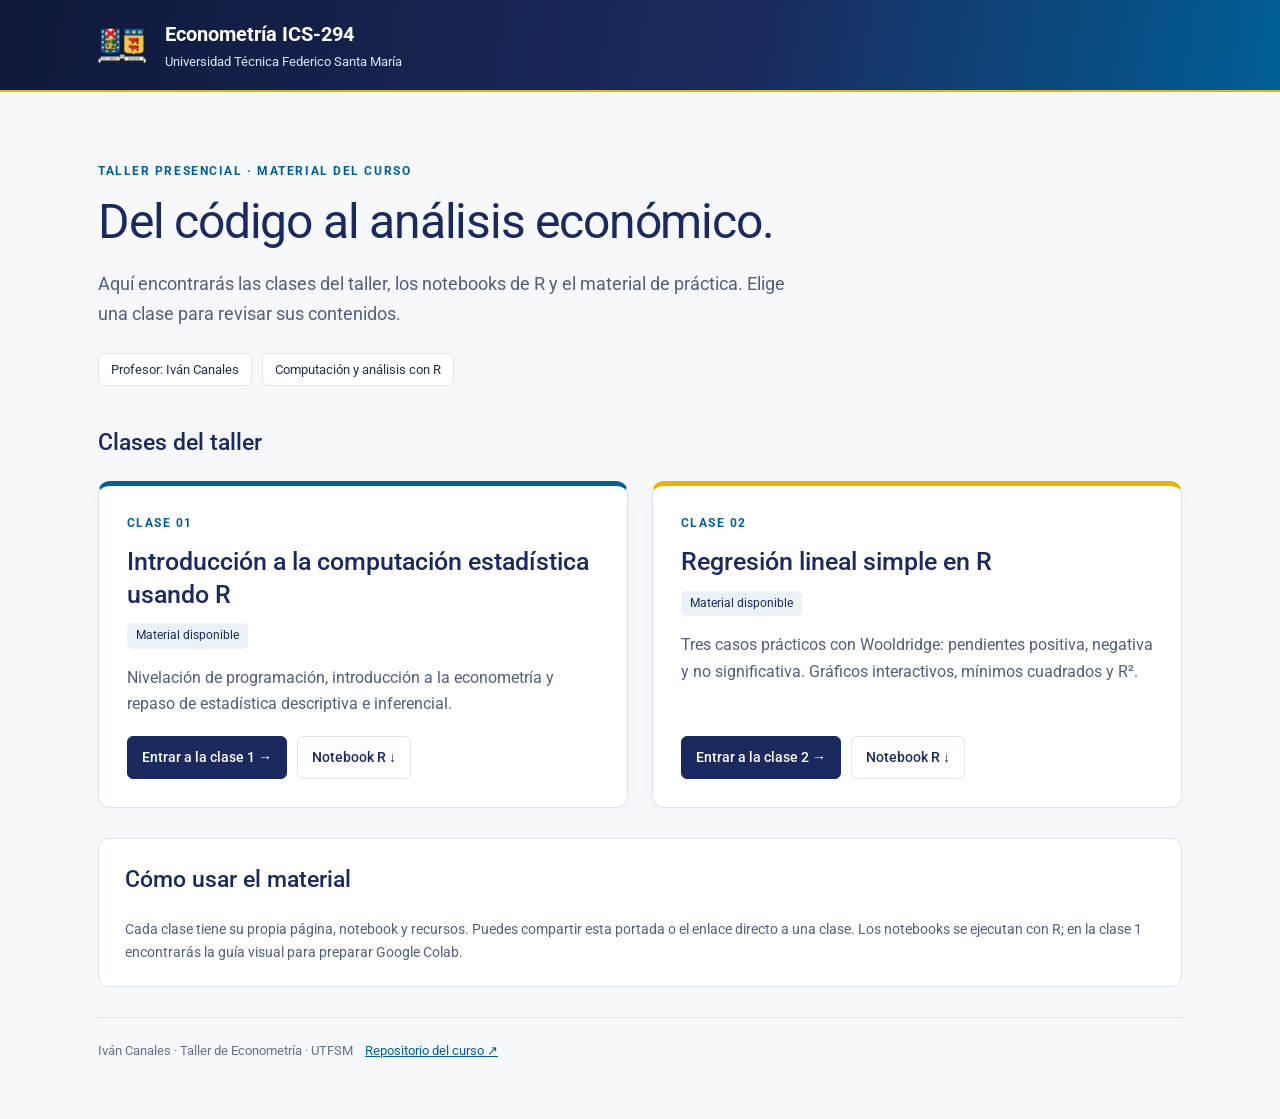
==== commit 96a66877: "Desarrollar taller 2 interactivo de regresión lineal simple con R" ====
--- a/index.html
+++ b/index.html
@@ -20,7 +20,7 @@
 <main id="inicio"><p class="eyebrow">Taller presencial · Material del curso</p><h1>Del código al análisis económico.</h1><p class="intro">Aquí encontrarás las clases del taller, los notebooks de R y el material de práctica. Elige una clase para revisar sus contenidos.</p><div class="course-meta"><span>Profesor: Iván Canales</span><span>Computación y análisis con R</span></div>
 <section id="clases" aria-labelledby="titulo-clases"><h2 id="titulo-clases">Clases del taller</h2><div class="cards">
 <article class="card"><span class="number">CLASE 01</span><h3>Introducción a la computación estadística usando R</h3><span class="status">Material disponible</span><p>Nivelación de programación, introducción a la econometría y repaso de estadística descriptiva e inferencial.</p><div class="actions"><a class="button" href="clase-1-taller/">Entrar a la clase 1 →</a><a class="button secondary" href="clase-1-taller/clase-taller-1.ipynb" download>Notebook R ↓</a></div></article>
-<article class="card"><span class="number">CLASE 02</span><h3>Regresión lineal simple en R</h3><span class="status pending">En preparación</span><p>Espacio de trabajo para la segunda clase. La estructura y el notebook están preparados; las actividades se incorporarán al desarrollar el material.</p><div class="actions"><a class="button" href="clase-2-taller/">Entrar a la clase 2 →</a><a class="button secondary" href="clase-2-taller/clase-taller-2.ipynb" download>Notebook base R ↓</a></div></article>
+<article class="card"><span class="number">CLASE 02</span><h3>Regresión lineal simple en R</h3><span class="status">Material disponible</span><p>Tres casos prácticos con Wooldridge: pendientes positiva, negativa y no significativa. Gráficos interactivos, mínimos cuadrados y R².</p><div class="actions"><a class="button" href="clase-2-taller/">Entrar a la clase 2 →</a><a class="button secondary" href="clase-2-taller/clase-taller-2.ipynb" download>Notebook R ↓</a></div></article>
 </div></section>
 <section class="resources"><h2>Cómo usar el material</h2><p>Cada clase tiene su propia página, notebook y recursos. Puedes compartir esta portada o el enlace directo a una clase. Los notebooks se ejecutan con R; en la clase 1 encontrarás la guía visual para preparar Google Colab.</p></section>
 <footer>Iván Canales · Taller de Econometría · UTFSM<a href="https://github.com/IvanRenatoC/UTFSM-econometria">Repositorio del curso ↗</a></footer>
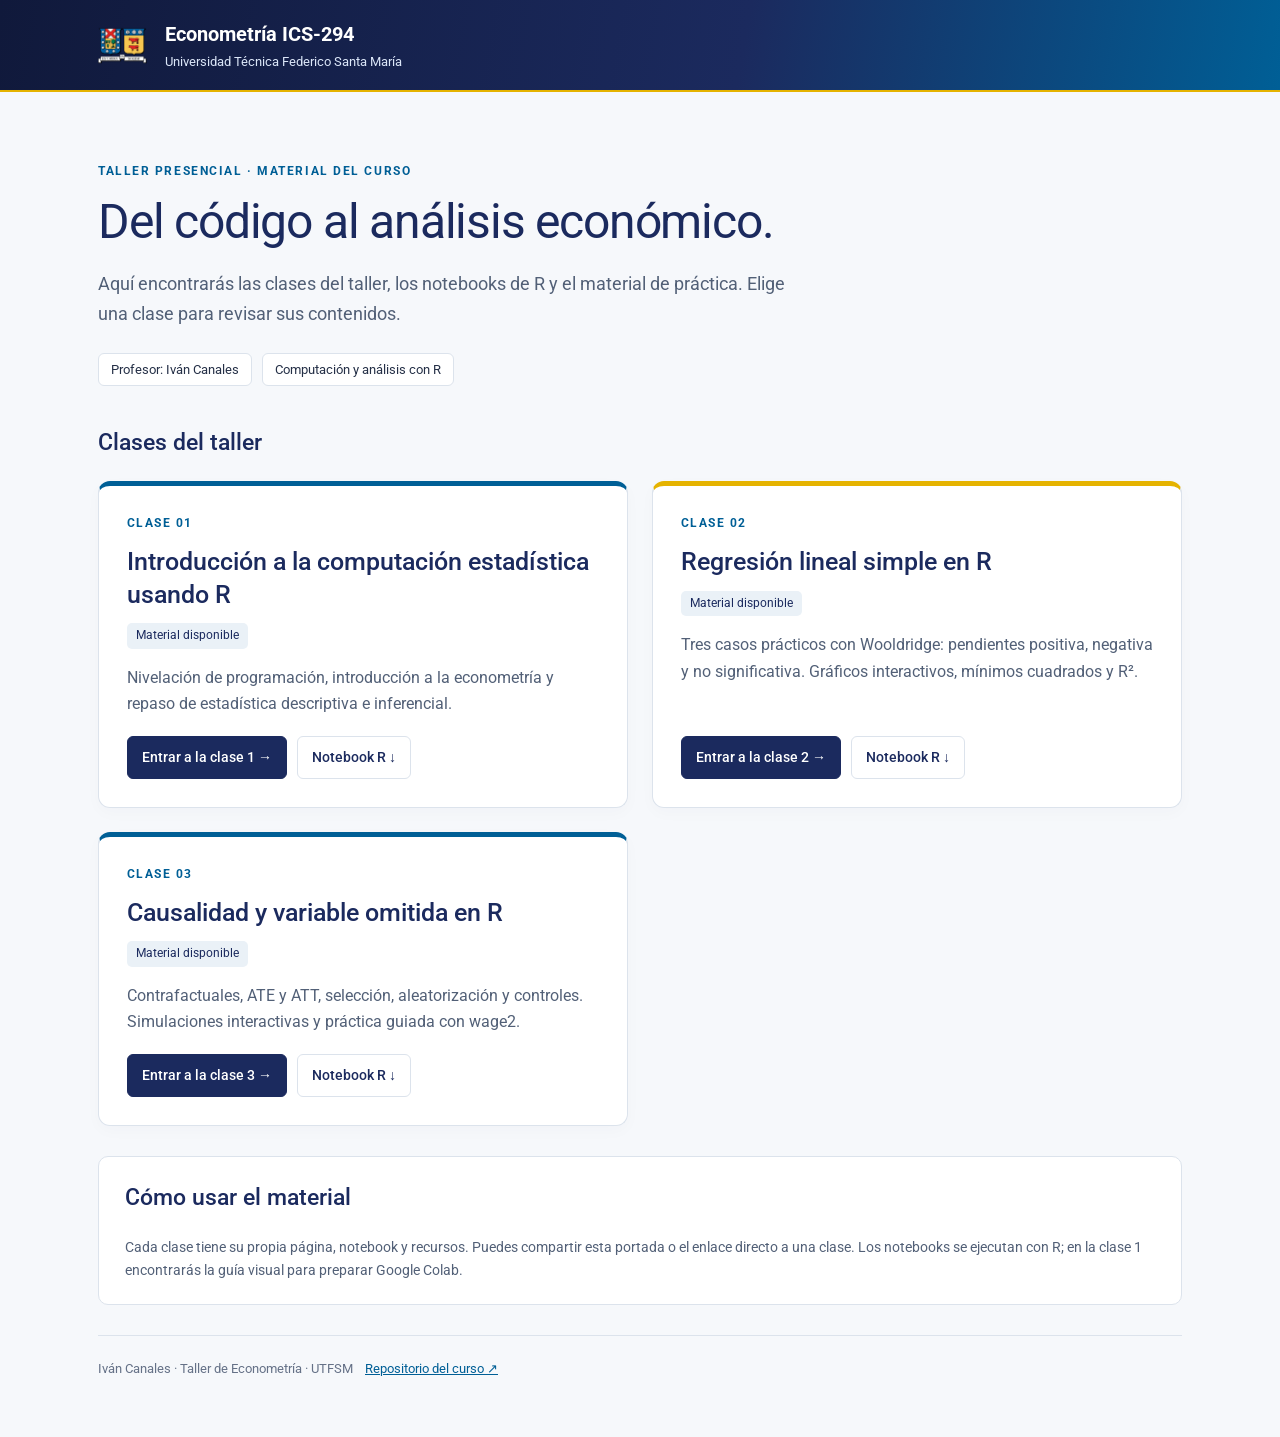
==== commit 5fbc8865: "Crea el taller 3 de causalidad y variable omitida en R" ====
--- a/index.html
+++ b/index.html
@@ -11,7 +11,8 @@
 <script>
 // Conserva enlaces de láminas compartidos antes de separar las clases.
 const hash=location.hash;
-if(hash==='#clase-2'){location.replace('clase-2-taller/'+location.search+'#inicio');}
+if(hash==='#clase-3'){location.replace('clase-3-taller/'+location.search+'#inicio');}
+else if(hash==='#clase-2'){location.replace('clase-2-taller/'+location.search+'#inicio');}
 else if(/^#(?:NIV(?:-|$)|P[123](?:-|$)|objetivos$|agenda$|cierre$|ejercitacion$|preparar-colab$|colab-paso-)/.test(hash)){location.replace('clase-1-taller/'+location.search+hash);}
 </script>
 </head>
@@ -21,6 +22,7 @@
 <section id="clases" aria-labelledby="titulo-clases"><h2 id="titulo-clases">Clases del taller</h2><div class="cards">
 <article class="card"><span class="number">CLASE 01</span><h3>Introducción a la computación estadística usando R</h3><span class="status">Material disponible</span><p>Nivelación de programación, introducción a la econometría y repaso de estadística descriptiva e inferencial.</p><div class="actions"><a class="button" href="clase-1-taller/">Entrar a la clase 1 →</a><a class="button secondary" href="clase-1-taller/clase-taller-1.ipynb" download>Notebook R ↓</a></div></article>
 <article class="card"><span class="number">CLASE 02</span><h3>Regresión lineal simple en R</h3><span class="status">Material disponible</span><p>Tres casos prácticos con Wooldridge: pendientes positiva, negativa y no significativa. Gráficos interactivos, mínimos cuadrados y R².</p><div class="actions"><a class="button" href="clase-2-taller/">Entrar a la clase 2 →</a><a class="button secondary" href="clase-2-taller/clase-taller-2.ipynb" download>Notebook R ↓</a></div></article>
+<article class="card"><span class="number">CLASE 03</span><h3>Causalidad y variable omitida en R</h3><span class="status">Material disponible</span><p>Contrafactuales, ATE y ATT, selección, aleatorización y controles. Simulaciones interactivas y práctica guiada con wage2.</p><div class="actions"><a class="button" href="clase-3-taller/">Entrar a la clase 3 →</a><a class="button secondary" href="clase-3-taller/clase-taller-3.ipynb" download>Notebook R ↓</a></div></article>
 </div></section>
 <section class="resources"><h2>Cómo usar el material</h2><p>Cada clase tiene su propia página, notebook y recursos. Puedes compartir esta portada o el enlace directo a una clase. Los notebooks se ejecutan con R; en la clase 1 encontrarás la guía visual para preparar Google Colab.</p></section>
 <footer>Iván Canales · Taller de Econometría · UTFSM<a href="https://github.com/IvanRenatoC/UTFSM-econometria">Repositorio del curso ↗</a></footer>
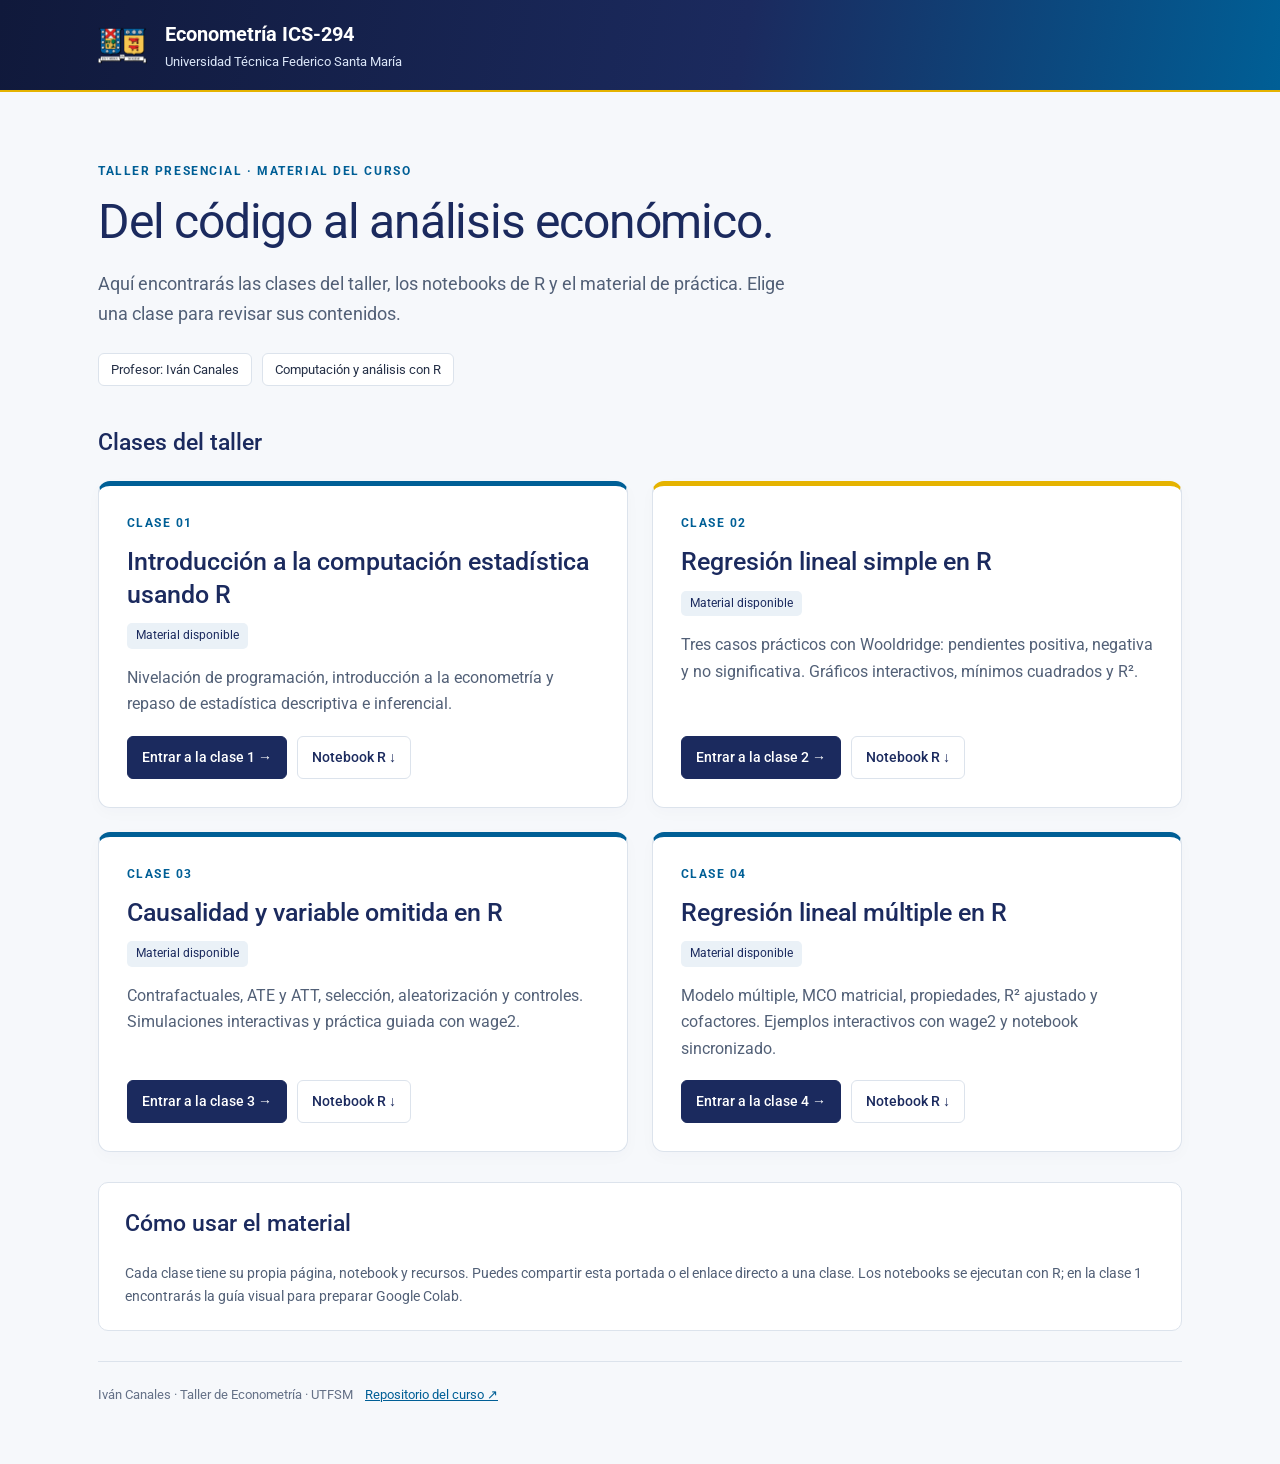
==== commit edba6d0f: "Agrega taller 4 de regresión múltiple con notebook R sincronizado" ====
--- a/index.html
+++ b/index.html
@@ -11,7 +11,8 @@
 <script>
 // Conserva enlaces de láminas compartidos antes de separar las clases.
 const hash=location.hash;
-if(hash==='#clase-3'){location.replace('clase-3-taller/'+location.search+'#inicio');}
+if(hash==='#clase-4'){location.replace('clase-4-taller/'+location.search+'#inicio');}
+else if(hash==='#clase-3'){location.replace('clase-3-taller/'+location.search+'#inicio');}
 else if(hash==='#clase-2'){location.replace('clase-2-taller/'+location.search+'#inicio');}
 else if(/^#(?:NIV(?:-|$)|P[123](?:-|$)|objetivos$|agenda$|cierre$|ejercitacion$|preparar-colab$|colab-paso-)/.test(hash)){location.replace('clase-1-taller/'+location.search+hash);}
 </script>
@@ -23,6 +24,7 @@
 <article class="card"><span class="number">CLASE 01</span><h3>Introducción a la computación estadística usando R</h3><span class="status">Material disponible</span><p>Nivelación de programación, introducción a la econometría y repaso de estadística descriptiva e inferencial.</p><div class="actions"><a class="button" href="clase-1-taller/">Entrar a la clase 1 →</a><a class="button secondary" href="clase-1-taller/clase-taller-1.ipynb" download>Notebook R ↓</a></div></article>
 <article class="card"><span class="number">CLASE 02</span><h3>Regresión lineal simple en R</h3><span class="status">Material disponible</span><p>Tres casos prácticos con Wooldridge: pendientes positiva, negativa y no significativa. Gráficos interactivos, mínimos cuadrados y R².</p><div class="actions"><a class="button" href="clase-2-taller/">Entrar a la clase 2 →</a><a class="button secondary" href="clase-2-taller/clase-taller-2.ipynb" download>Notebook R ↓</a></div></article>
 <article class="card"><span class="number">CLASE 03</span><h3>Causalidad y variable omitida en R</h3><span class="status">Material disponible</span><p>Contrafactuales, ATE y ATT, selección, aleatorización y controles. Simulaciones interactivas y práctica guiada con wage2.</p><div class="actions"><a class="button" href="clase-3-taller/">Entrar a la clase 3 →</a><a class="button secondary" href="clase-3-taller/clase-taller-3.ipynb" download>Notebook R ↓</a></div></article>
+<article class="card"><span class="number">CLASE 04</span><h3>Regresión lineal múltiple en R</h3><span class="status">Material disponible</span><p>Modelo múltiple, MCO matricial, propiedades, R² ajustado y cofactores. Ejemplos interactivos con wage2 y notebook sincronizado.</p><div class="actions"><a class="button" href="clase-4-taller/">Entrar a la clase 4 →</a><a class="button secondary" href="clase-4-taller/clase-taller-4.ipynb" download>Notebook R ↓</a></div></article>
 </div></section>
 <section class="resources"><h2>Cómo usar el material</h2><p>Cada clase tiene su propia página, notebook y recursos. Puedes compartir esta portada o el enlace directo a una clase. Los notebooks se ejecutan con R; en la clase 1 encontrarás la guía visual para preparar Google Colab.</p></section>
 <footer>Iván Canales · Taller de Econometría · UTFSM<a href="https://github.com/IvanRenatoC/UTFSM-econometria">Repositorio del curso ↗</a></footer>
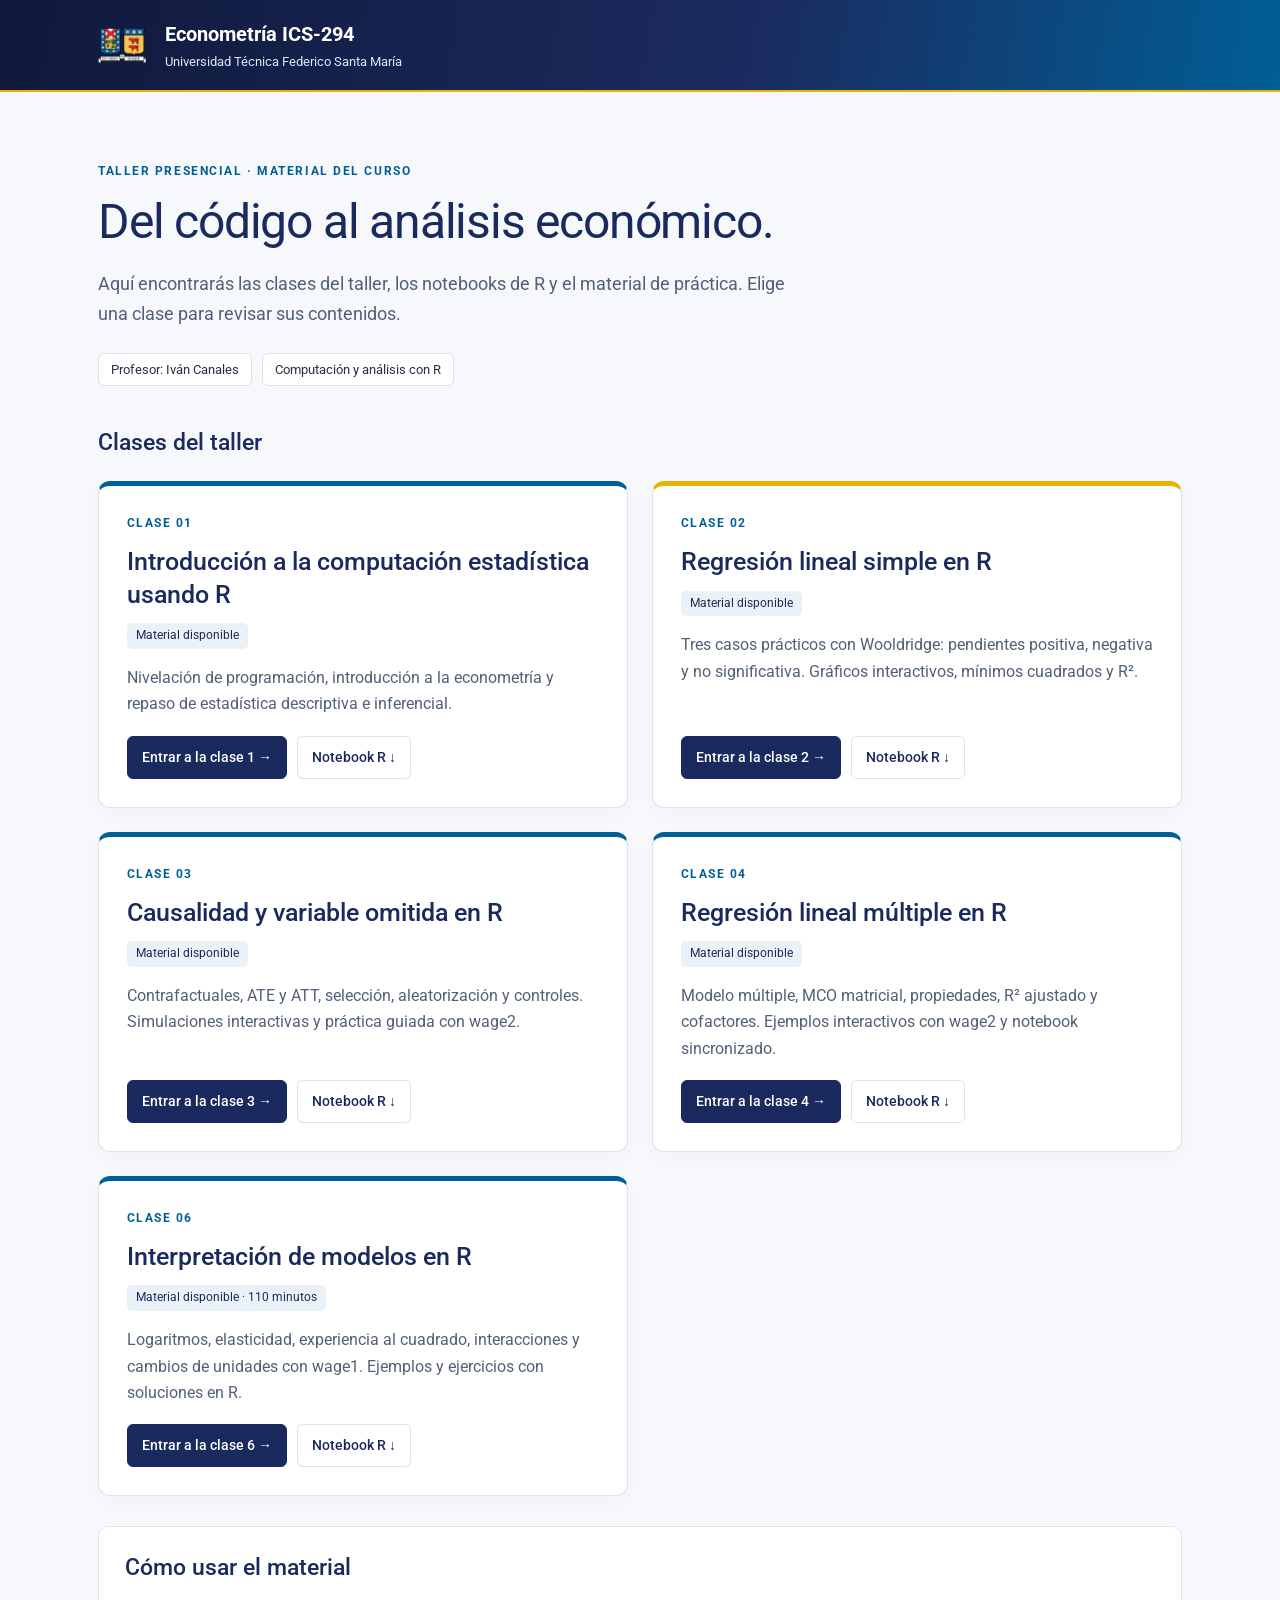
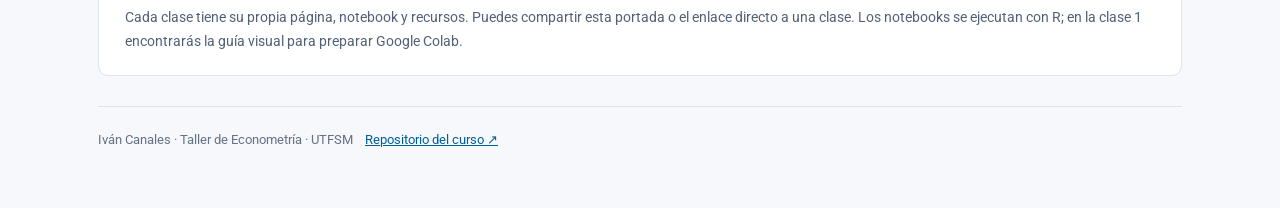
==== commit e3754a7b: "Agrega taller 6 de interpretación en R para 110 minutos" ====
--- a/index.html
+++ b/index.html
@@ -25,6 +25,7 @@
 <article class="card"><span class="number">CLASE 02</span><h3>Regresión lineal simple en R</h3><span class="status">Material disponible</span><p>Tres casos prácticos con Wooldridge: pendientes positiva, negativa y no significativa. Gráficos interactivos, mínimos cuadrados y R².</p><div class="actions"><a class="button" href="clase-2-taller/">Entrar a la clase 2 →</a><a class="button secondary" href="clase-2-taller/clase-taller-2.ipynb" download>Notebook R ↓</a></div></article>
 <article class="card"><span class="number">CLASE 03</span><h3>Causalidad y variable omitida en R</h3><span class="status">Material disponible</span><p>Contrafactuales, ATE y ATT, selección, aleatorización y controles. Simulaciones interactivas y práctica guiada con wage2.</p><div class="actions"><a class="button" href="clase-3-taller/">Entrar a la clase 3 →</a><a class="button secondary" href="clase-3-taller/clase-taller-3.ipynb" download>Notebook R ↓</a></div></article>
 <article class="card"><span class="number">CLASE 04</span><h3>Regresión lineal múltiple en R</h3><span class="status">Material disponible</span><p>Modelo múltiple, MCO matricial, propiedades, R² ajustado y cofactores. Ejemplos interactivos con wage2 y notebook sincronizado.</p><div class="actions"><a class="button" href="clase-4-taller/">Entrar a la clase 4 →</a><a class="button secondary" href="clase-4-taller/clase-taller-4.ipynb" download>Notebook R ↓</a></div></article>
+<article class="card"><span class="number">CLASE 06</span><h3>Interpretación de modelos en R</h3><span class="status">Material disponible · 110 minutos</span><p>Logaritmos, elasticidad, experiencia al cuadrado, interacciones y cambios de unidades con wage1. Ejemplos y ejercicios con soluciones en R.</p><div class="actions"><a class="button" href="clase-6-taller/">Entrar a la clase 6 →</a><a class="button secondary" href="clase-6-taller/clase-taller-6.ipynb" download>Notebook R ↓</a></div></article>
 </div></section>
 <section class="resources"><h2>Cómo usar el material</h2><p>Cada clase tiene su propia página, notebook y recursos. Puedes compartir esta portada o el enlace directo a una clase. Los notebooks se ejecutan con R; en la clase 1 encontrarás la guía visual para preparar Google Colab.</p></section>
 <footer>Iván Canales · Taller de Econometría · UTFSM<a href="https://github.com/IvanRenatoC/UTFSM-econometria">Repositorio del curso ↗</a></footer>
